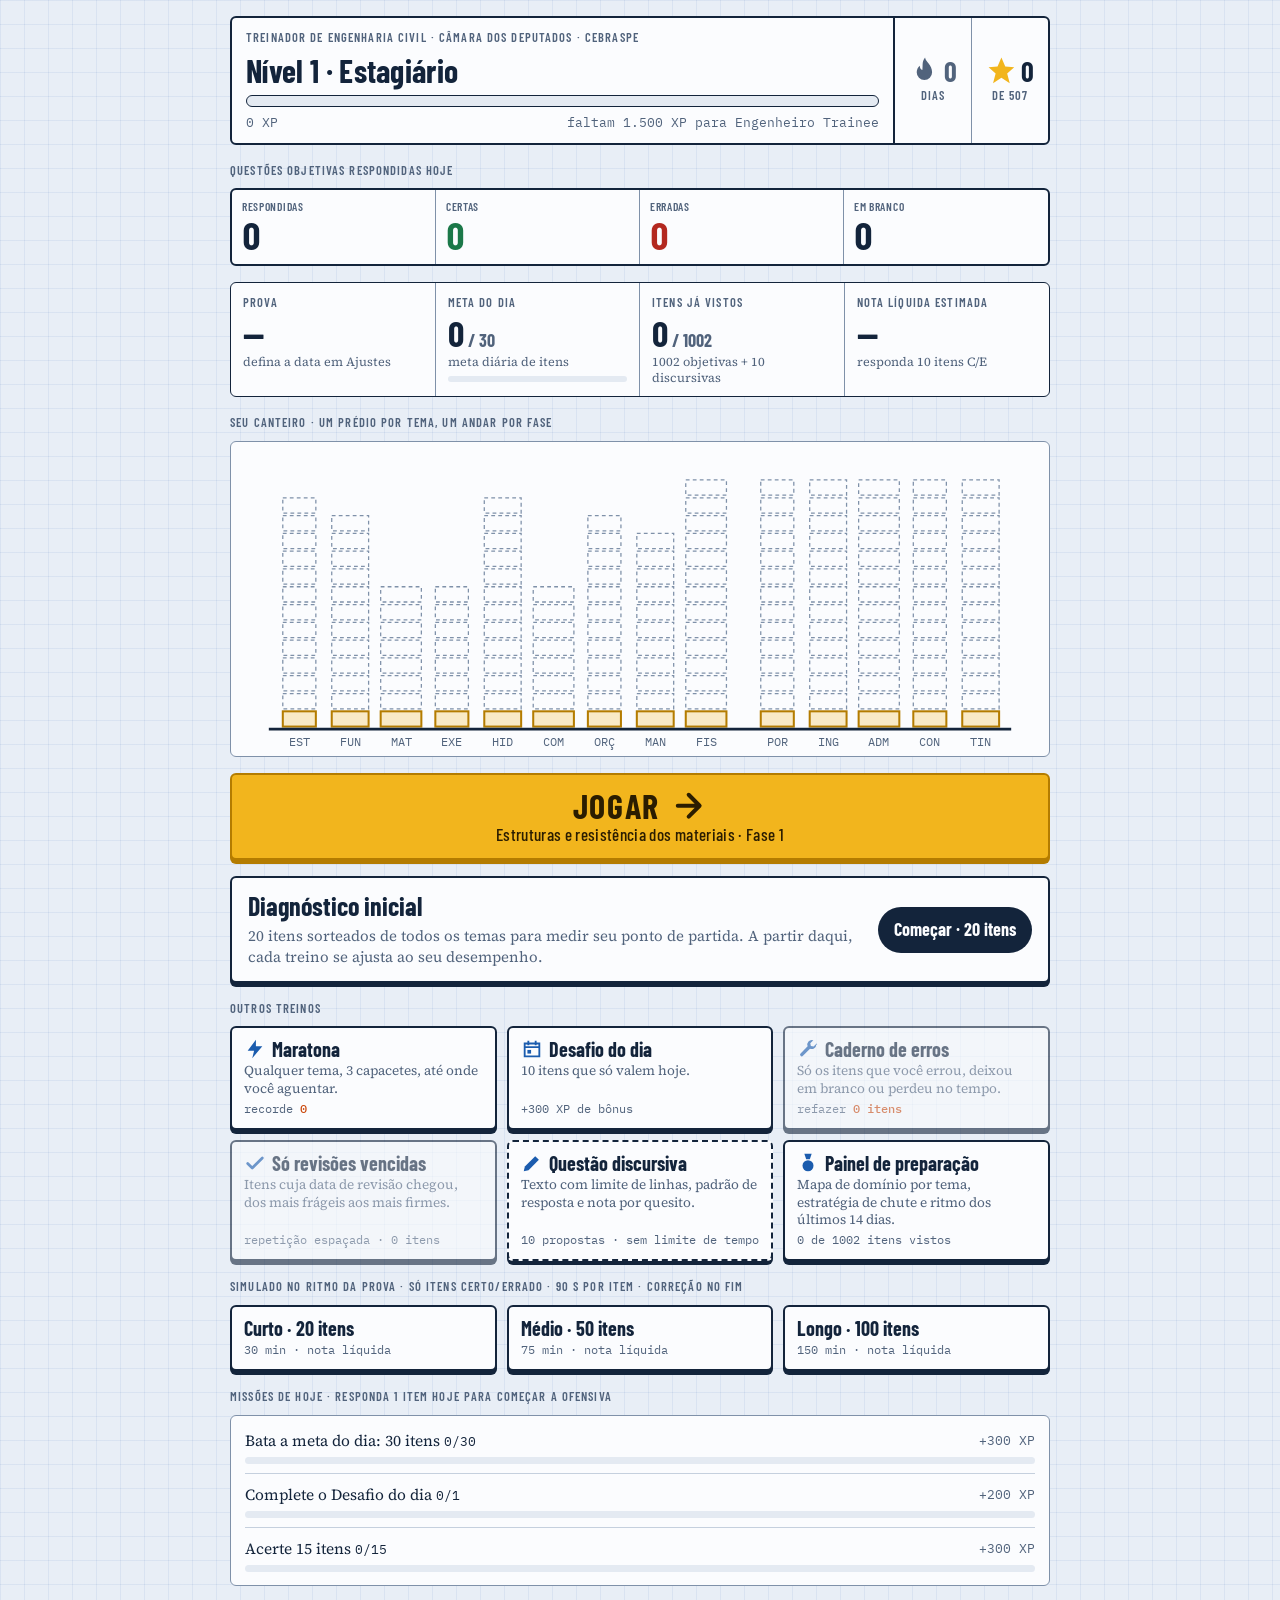
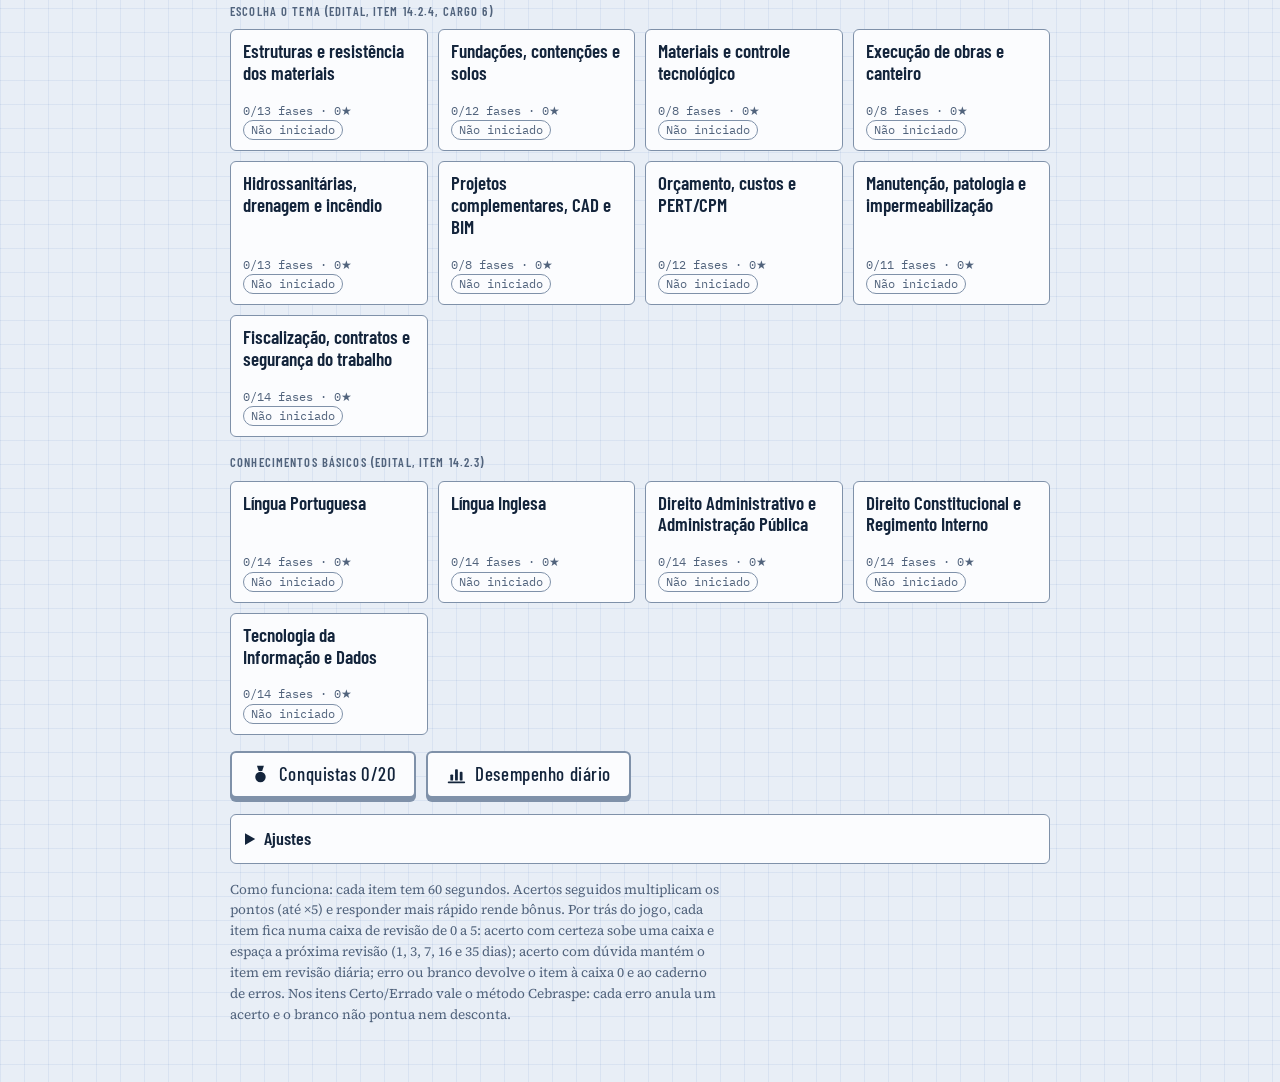
==== celular/index.html @ 1fea8437 "Treinador: aplicativo para celular (PWA) e cópia do progresso Co-Authored-By: Claude Opus 5.5 <norep" ====
<!doctype html>
<html lang="pt-BR"><head><meta charset="utf-8">
<meta name="viewport" content="width=device-width, initial-scale=1, viewport-fit=cover">
<title>Treinador Engenharia Civil</title>
<meta name="description" content="Treino de questões Cebraspe para Analista Legislativo – Engenharia Civil da Câmara dos Deputados.">
<link rel="manifest" href="manifest.webmanifest">
<meta name="theme-color" content="#e8eef6" media="(prefers-color-scheme: light)">
<meta name="theme-color" content="#0b2140" media="(prefers-color-scheme: dark)">
<meta name="mobile-web-app-capable" content="yes">
<meta name="apple-mobile-web-app-capable" content="yes">
<meta name="apple-mobile-web-app-title" content="Treinador">
<meta name="apple-mobile-web-app-status-bar-style" content="default">
<link rel="apple-touch-icon" href="icones/apple-touch-icon.png">
<link rel="icon" type="image/png" sizes="32x32" href="icones/favicon-32.png">
<link rel="preconnect" href="https://fonts.googleapis.com"><link rel="preconnect" href="https://fonts.gstatic.com" crossorigin>
<link rel="stylesheet" href="https://fonts.googleapis.com/css2?family=Barlow+Condensed:wght@500;600;700&family=IBM+Plex+Mono:wght@400;500&family=Source+Serif+4:ital,opsz,wght@0,8..60,400;0,8..60,600;1,8..60,400&display=swap">
</head><body>
<style>
/* Conceito: o canteiro desenhado em prancha. Cada tema do edital é um prédio que sobe andar por andar;
   no claro, papel com traço azul; no escuro, cianótipo. O dourado marca tudo o que é conquista. */
:root {
  --fundo: #e8eef6;
  --grade: rgba(27, 92, 174, .075);
  --folha: #fbfcfe;
  --tinta: #13243b;
  --tinta-2: #51637c;
  --linha: #c5d0de;
  --linha-forte: #7f91a9;
  --azul: #1b5cae;
  --azul-suave: #dce7f6;
  --ouro: #f2b51d;
  --ouro-esc: #b47c00;
  --sobre-ouro: #2b1d00;
  --laranja: #cb4c12;
  --laranja-suave: #f8e5d9;
  --certo: #1b7849;
  --certo-suave: #def1e5;
  --errado: #b3281f;
  --errado-suave: #f9e3e0;
  --neutro-suave: #e4eaf2;
  --g-certo: #1b7849; --g-errado: #e8806f; --g-branco: #9aa8bb;
  --sombra: rgba(19, 36, 59, .22);
  --f-titulo: "Barlow Condensed", "Arial Narrow", "Roboto Condensed", sans-serif;
  --f-texto: "Source Serif 4", Georgia, "Times New Roman", serif;
  --f-dado: "IBM Plex Mono", ui-monospace, "SFMono-Regular", Menlo, Consolas, monospace;
  --raio: 6px;
}
@media (prefers-color-scheme: dark) {
  :root:not([data-theme="light"]) {
    --fundo: #0b2140; --grade: rgba(143, 192, 255, .07); --folha: #122e57; --tinta: #eaf1fb; --tinta-2: #a9bdd9;
    --linha: #27497a; --linha-forte: #5f82b3; --azul: #8fc0ff; --azul-suave: #1b3e70; --ouro: #ffc93c; --ouro-esc: #b98500;
    --sobre-ouro: #2b1d00; --laranja: #ff9457; --laranja-suave: #47301f; --certo: #6fdba2; --certo-suave: #14463a; --errado: #ff9086;
    --errado-suave: #4b2937; --neutro-suave: #193765; --sombra: rgba(0, 0, 0, .4); color-scheme: dark;
  --g-certo: #2a8556; --g-errado: #ee8a7d; --g-branco: #6c84a6;
  }
}
:root[data-theme="dark"] {
  --fundo: #0b2140; --grade: rgba(143, 192, 255, .07); --folha: #122e57; --tinta: #eaf1fb; --tinta-2: #a9bdd9;
  --linha: #27497a; --linha-forte: #5f82b3; --azul: #8fc0ff; --azul-suave: #1b3e70; --ouro: #ffc93c; --ouro-esc: #b98500;
  --sobre-ouro: #2b1d00; --laranja: #ff9457; --laranja-suave: #47301f; --certo: #6fdba2; --certo-suave: #14463a; --errado: #ff9086;
  --errado-suave: #4b2937; --neutro-suave: #193765; --sombra: rgba(0, 0, 0, .4); color-scheme: dark;
  --g-certo: #2a8556; --g-errado: #ee8a7d; --g-branco: #6c84a6;
}

* { box-sizing: border-box; }
html, body { margin: 0; }
body {
  background-color: var(--fundo);
  background-image: linear-gradient(var(--grade) 1px, transparent 1px), linear-gradient(90deg, var(--grade) 1px, transparent 1px);
  background-size: 24px 24px;
  color: var(--tinta);
  font-family: var(--f-texto);
  font-size: 17px;
  line-height: 1.55;
  padding-left: max(16px, env(safe-area-inset-left, 0px));
  padding-right: max(16px, env(safe-area-inset-right, 0px));
  padding-block: 16px 56px;
}
.pagina { max-width: 820px; margin: 0 auto; display: flex; flex-direction: column; gap: 16px; }
h1, h2, h3 { font-family: var(--f-titulo); font-weight: 600; letter-spacing: .01em; text-wrap: balance; margin: 0; line-height: 1.12; }
p { margin: 0; }
button { font: inherit; color: inherit; cursor: pointer; }
button:focus-visible, select:focus-visible, textarea:focus-visible, input:focus-visible, summary:focus-visible, [tabindex]:focus-visible { outline: 3px solid var(--azul); outline-offset: 2px; }
.rot { font-family: var(--f-titulo); text-transform: uppercase; letter-spacing: .09em; font-size: 12.5px; color: var(--tinta-2); font-weight: 600; }
.dado { font-family: var(--f-dado); font-variant-numeric: tabular-nums; }
.ic { width: 1.1em; height: 1.1em; flex: none; vertical-align: -0.16em; }
.bloco { display: flex; flex-direction: column; gap: 8px; min-width: 0; }
@media (prefers-reduced-motion: no-preference) {
  .pagina > * { animation: entra .28s ease-out both; }
  @keyframes entra { from { transform: translateY(10px); } to { transform: none; } }
}

/* ---------- botões de jogo ---------- */
.btn {
  border: 2px solid var(--tinta); background: var(--folha); padding: 10px 18px; border-radius: var(--raio);
  font-family: var(--f-titulo); font-size: 19px; font-weight: 600; letter-spacing: .03em; line-height: 1.2;
  box-shadow: 0 4px 0 var(--tinta); display: inline-flex; align-items: center; justify-content: center; gap: 8px;
  transition: transform .06s, box-shadow .06s;
}
.btn:active:not(:disabled) { transform: translateY(3px); box-shadow: 0 1px 0 var(--tinta); }
.btn.prim { background: var(--ouro); color: var(--sobre-ouro); border-color: var(--ouro-esc); box-shadow: 0 4px 0 var(--ouro-esc); }
.btn.prim:active:not(:disabled) { box-shadow: 0 1px 0 var(--ouro-esc); }
.btn.sec { border-color: var(--linha-forte); box-shadow: 0 4px 0 var(--linha-forte); font-weight: 500; }
.btn.sec:active:not(:disabled) { box-shadow: 0 1px 0 var(--linha-forte); }
.btn:disabled { opacity: .5; cursor: default; }
.btn.grande { font-size: 24px; padding: 14px 22px; width: 100%; }
.btn.cta { flex-direction: column; gap: 0; padding: 12px 18px 14px; }
.cta-t { font-size: 34px; font-weight: 700; line-height: 1.05; display: inline-flex; align-items: center; gap: 10px; text-transform: uppercase; letter-spacing: .05em; }
.cta-s { font-size: 17px; font-weight: 500; letter-spacing: .02em; text-wrap: balance; }
.btn-link { background: none; border: none; padding: 4px 0; color: var(--azul); text-decoration: underline; text-underline-offset: 3px; font-size: 15px; }
.acoes { display: flex; flex-wrap: wrap; gap: 12px 10px; }

/* ---------- cabeçalho do jogador ---------- */
.jogador { background: var(--folha); border: 2px solid var(--tinta); border-radius: var(--raio); display: grid; grid-template-columns: 1fr auto; }
.jogador .carreira { padding: 10px 14px; min-width: 0; display: flex; flex-direction: column; gap: 6px; }
.jogador h1 { font-size: clamp(24px, 5vw, 32px); font-weight: 700; }
.jogador .marcas { display: flex; border-left: 2px solid var(--tinta); }
.marca { padding: 8px 14px; display: flex; flex-direction: column; align-items: center; justify-content: center; gap: 0; min-width: 72px; }
.marca + .marca { border-left: 1px solid var(--linha-forte); }
.marca strong { font-family: var(--f-titulo); font-size: 28px; font-weight: 700; line-height: 1; display: flex; align-items: center; gap: 4px; }
.marca.fogo strong { color: var(--laranja); }
.marca.fogo.apagado strong { color: var(--tinta-2); }
.marca.estrelas strong .ic { color: var(--ouro); }
.barra-xp { height: 12px; background: var(--neutro-suave); border: 1.5px solid var(--tinta); border-radius: 999px; overflow: hidden; }
.barra-xp i { display: block; height: 100%; background: var(--ouro); width: 0; transition: width .9s cubic-bezier(.2, .8, .2, 1); }
.xp-legenda { display: flex; flex-wrap: wrap; justify-content: space-between; gap: 0 12px; font-family: var(--f-dado); font-size: 12.5px; color: var(--tinta-2); }

/* ---------- canteiro (skyline) ---------- */
.canteiro { background: var(--folha); border: 1.5px solid var(--linha-forte); border-radius: var(--raio); padding: 10px 8px 4px; overflow-x: auto; }
.canteiro svg { display: block; width: 100%; min-width: 320px; height: auto; }
.canteiro .predio { cursor: pointer; }
.canteiro .a0 { fill: none; stroke: var(--linha-forte); stroke-width: 1; stroke-dasharray: 3 2.5; }
.canteiro .a1 { fill: var(--azul); stroke: var(--tinta); stroke-width: 1; }
.canteiro .a3 { fill: var(--tinta); stroke: var(--tinta); stroke-width: 1; }
.canteiro .jan { fill: var(--folha); }
.canteiro .a3 + .jans .jan, .canteiro .jan.acesa { fill: var(--ouro); }
.canteiro .prox { stroke: var(--ouro-esc); stroke-width: 1.6; stroke-dasharray: none; fill: var(--ouro); fill-opacity: .25; }
.canteiro .chao { stroke: var(--tinta); stroke-width: 2; }
.canteiro text { fill: var(--tinta-2); font-family: var(--f-dado); font-size: 9.5px; }
.canteiro .predio:hover text, .canteiro .predio:focus-visible text { fill: var(--azul); font-weight: 500; }
.canteiro .topo { fill: var(--ouro); stroke: var(--ouro-esc); stroke-width: .8; }
@media (prefers-reduced-motion: no-preference) {
  .canteiro .prox { animation: pisca 1.6s ease-in-out infinite; }
  @keyframes pisca { 50% { fill-opacity: .6; } }
}

/* ---------- modos ---------- */
.modos { display: grid; grid-template-columns: repeat(3, minmax(0, 1fr)); gap: 10px; }
.modo {
  background: var(--folha); border: 2px solid var(--tinta); border-radius: var(--raio); box-shadow: 0 4px 0 var(--tinta);
  padding: 10px 12px; text-align: left; display: flex; flex-direction: column; gap: 2px; min-height: 92px; min-width: 0;
  transition: transform .06s, box-shadow .06s;
}
.modo:active:not(:disabled) { transform: translateY(3px); box-shadow: 0 1px 0 var(--tinta); }
.modo:disabled { opacity: .6; cursor: default; }
.modo .nome { font-family: var(--f-titulo); font-size: 20px; font-weight: 700; line-height: 1.1; display: flex; align-items: center; gap: 6px; }
.modo .nome .ic { color: var(--azul); }
.modo .desc { font-size: 13.5px; color: var(--tinta-2); line-height: 1.3; }
.modo .extra { margin-top: auto; font-family: var(--f-dado); font-size: 12px; color: var(--tinta-2); }
.modo .extra b { color: var(--laranja); font-weight: 500; }

/* ---------- missões ---------- */
.missoes { background: var(--folha); border: 1.5px solid var(--linha-forte); border-radius: var(--raio); padding: 4px 14px; }
.missao { display: grid; grid-template-columns: 1fr auto; gap: 4px 12px; align-items: center; padding: 9px 0; border-bottom: 1px solid var(--linha); font-size: 15.5px; }
.missao:last-child { border-bottom: none; }
.missao .premio { font-family: var(--f-dado); font-size: 12.5px; color: var(--tinta-2); white-space: nowrap; }
.missao .trilho { grid-column: 1 / -1; height: 7px; background: var(--neutro-suave); border-radius: 999px; overflow: hidden; }
.missao .trilho i { display: block; height: 100%; background: var(--azul); }
.missao.feita { color: var(--certo); }
.missao.feita .trilho i { background: var(--certo); }
.missao.feita .premio { color: var(--certo); }

/* ---------- temas ---------- */
.temas { display: grid; grid-template-columns: repeat(auto-fill, minmax(158px, 1fr)); gap: 10px; }
.tema {
  text-align: left; background: var(--folha); border: 1.5px solid var(--linha-forte); border-radius: var(--raio);
  padding: 10px 12px; display: flex; flex-direction: column; gap: 6px; min-width: 0;
}
.tema:hover { border-color: var(--azul); background: var(--azul-suave); }
.tema .nome { font-family: var(--f-titulo); font-size: 19px; font-weight: 600; line-height: 1.15; }
.tema .linha2 { margin-top: auto; display: flex; flex-wrap: wrap; justify-content: space-between; gap: 0 8px; min-width: 0; font-family: var(--f-dado); font-size: 12px; color: var(--tinta-2); }
.tema .nome { flex: 1; }
.tema .linha2 span:first-child { white-space: nowrap; }
.tema .trilho { height: 6px; background: var(--neutro-suave); border-radius: 999px; overflow: hidden; }
.tema .trilho i { display: block; height: 100%; background: var(--ouro); }
.tema.completo { border-color: var(--ouro-esc); }

.nota-metodo { font-size: 13.5px; color: var(--tinta-2); max-width: 70ch; }

/* ---------- tela do tema (andares) ---------- */
.topo-tela { display: flex; align-items: center; justify-content: space-between; gap: 12px; flex-wrap: wrap; }
.topo-tela h2 { font-size: clamp(26px, 5vw, 34px); font-weight: 700; }
.andares { display: flex; flex-direction: column-reverse; gap: 6px; }
.andar {
  display: grid; grid-template-columns: 54px 1fr auto; align-items: center; gap: 12px; text-align: left;
  padding: 9px 14px; border: 1.5px solid var(--linha-forte); border-radius: var(--raio); background: var(--folha); min-height: 58px;
}
.andar .num { font-family: var(--f-titulo); font-size: 26px; font-weight: 700; line-height: 1; }
.andar .num small { display: block; font-size: 11px; letter-spacing: .09em; text-transform: uppercase; color: var(--tinta-2); font-weight: 600; }
.andar .info { font-size: 14.5px; color: var(--tinta-2); min-width: 0; }
.andar .info b { display: block; font-family: var(--f-titulo); font-size: 18px; color: var(--tinta); font-weight: 600; }
.andar.atual { border: 2px solid var(--ouro-esc); background: var(--folha); box-shadow: 0 4px 0 var(--ouro-esc); }
.andar.atual .acao { background: var(--ouro); color: var(--sobre-ouro); }
.andar.trancado { border-style: dashed; opacity: .6; cursor: default; }
.andar .acao { font-family: var(--f-titulo); font-weight: 700; font-size: 16px; letter-spacing: .05em; text-transform: uppercase; padding: 4px 12px; border-radius: 999px; background: var(--neutro-suave); }
.estrelinhas { display: inline-flex; gap: 2px; color: var(--linha-forte); }
.estrelinhas .on { color: var(--ouro); }
.terreo { border-top: 3px solid var(--tinta); padding-top: 6px; font-family: var(--f-dado); font-size: 12px; color: var(--tinta-2); display: flex; justify-content: space-between; gap: 10px; flex-wrap: wrap; }

/* ---------- placar do dia (tela inicial) ---------- */
.hoje { display: grid; grid-template-columns: repeat(4, minmax(0, 1fr)); background: var(--folha); border: 2px solid var(--tinta); border-radius: var(--raio); overflow: hidden; }
.hoje > div { padding: 8px 10px; display: flex; flex-direction: column; gap: 0; min-width: 0; border-right: 1px solid var(--linha-forte); }
.hoje > div:last-child { border-right: none; }
.hoje .rot { font-size: 11.5px; letter-spacing: .06em; white-space: nowrap; overflow: hidden; text-overflow: ellipsis; }
.hoje strong { font-family: var(--f-titulo); font-size: clamp(28px, 8vw, 38px); font-weight: 700; line-height: 1.05; font-variant-numeric: tabular-nums; }
.hoje .c strong { color: var(--certo); } .hoje .e strong { color: var(--errado); }

/* ---------- HUD da partida ---------- */
/* Placar e cronômetro ficam presos ao topo enquanto a questão rola por baixo. */
.topo-fixo {
  position: sticky; top: env(safe-area-inset-top, 0px); z-index: 12;
  display: flex; flex-direction: column; gap: 8px; padding-block: 8px 6px;
  background: var(--fundo); box-shadow: 0 0 0 100vmax var(--fundo); clip-path: inset(0 -100vmax);
  border-bottom: 1.5px solid var(--linha-forte);
}
body::before { content: ""; position: fixed; inset: 0 0 auto; height: env(safe-area-inset-top, 0px); z-index: 13; background: var(--fundo); }
:root:has(.topo-fixo) { scroll-padding-top: 150px; }
/* avisos descem para não cobrir o placar fixo */
:root:has(.topo-fixo) #toasts { top: calc(env(safe-area-inset-top, 0px) + 132px); }
.hud { display: flex; align-items: center; gap: 10px 14px; flex-wrap: wrap; }
.hud-sair { background: none; border: 1.5px solid var(--linha-forte); border-radius: 999px; padding: 4px 12px; font-family: var(--f-titulo); font-size: 15px; font-weight: 600; display: inline-flex; align-items: center; gap: 4px; }
.pips { display: flex; gap: 3px; flex: 1 1 50px; min-width: 40px; }
.pip { height: 10px; flex: 1; max-width: 46px; border-radius: 3px; background: var(--neutro-suave); border: 1px solid var(--linha-forte); }
.pip.c { background: var(--certo); border-color: var(--certo); }
.pip.e { background: var(--errado); border-color: var(--errado); }
.pip.b { background: var(--linha-forte); }
.pip.atual { border: 2px solid var(--tinta); }
.vidas { display: inline-flex; gap: 3px; font-size: 22px; color: var(--laranja); }
.vidas .perdida { color: var(--linha); }
.combo { font-family: var(--f-titulo); font-weight: 700; font-size: 20px; padding: 1px 10px; border-radius: 999px; border: 1.5px solid var(--linha-forte); color: var(--tinta-2); display: inline-flex; align-items: center; gap: 4px; }
.combo.quente { background: var(--ouro); color: var(--sobre-ouro); border-color: var(--ouro-esc); }
.hud .pontos { margin-left: auto; font-family: var(--f-titulo); font-weight: 700; font-size: 24px; line-height: 1; }
.hud .pontos small { font-size: 12px; letter-spacing: .08em; color: var(--tinta-2); margin-left: 3px; }
@media (prefers-reduced-motion: no-preference) {
  .pulso { animation: pulso .45s ease-out; }
  @keyframes pulso { 0% { transform: scale(1); } 40% { transform: scale(1.16); } 100% { transform: scale(1); } }
  .treme { animation: treme .4s; }
  @keyframes treme { 20% { transform: translateX(-7px); } 40% { transform: translateX(6px); } 60% { transform: translateX(-4px); } 80% { transform: translateX(3px); } }
}

.escala { display: grid; gap: 2px; }
.escala-topo { display: flex; justify-content: space-between; align-items: baseline; gap: 10px; }
.escala-topo .rot { min-width: 0; }
.escala-topo .seg { white-space: nowrap; font-family: var(--f-dado); font-size: 26px; line-height: 1; font-weight: 500; }
.escala-topo .seg.alerta { color: var(--laranja); }
.escala svg { width: 100%; height: 34px; display: block; overflow: visible; }
.escala .cheio { fill: var(--tinta); }
.escala .cheio.alerta { fill: var(--laranja); }
.escala .vazio { fill: var(--folha); stroke: var(--tinta); stroke-width: 1; }
.escala text { fill: var(--tinta-2); font-family: var(--f-dado); font-size: 10px; }
@media (prefers-reduced-motion: no-preference) { .escala rect.cheio { transition: width .25s linear; } }

.folha { background: var(--folha); border: 1.5px solid var(--linha-forte); border-radius: var(--raio); padding: 16px clamp(14px, 3vw, 24px) 20px; display: flex; flex-direction: column; gap: 14px; min-width: 0; }
.folha .fonte { font-family: var(--f-dado); font-size: 12.5px; color: var(--tinta-2); }
.contexto { background: var(--neutro-suave); padding: 10px 14px; font-size: 15.5px; border-left: 3px solid var(--linha-forte); }
.enunciado { font-size: 19px; line-height: 1.5; max-width: 68ch; }
.figura { overflow-x: auto; }
.figura svg { max-width: 100%; height: auto; display: block; margin: 0 auto; color: var(--tinta); }
.figura svg text { fill: currentColor; font-family: var(--f-dado); }

.respostas-ce { display: grid; grid-template-columns: 1fr 1fr; gap: 12px; }
.btn-resp {
  background: var(--folha); border: 2px solid var(--tinta); border-radius: var(--raio); padding: 16px 10px; box-shadow: 0 5px 0 var(--tinta);
  font-family: var(--f-titulo); font-size: 24px; font-weight: 700; letter-spacing: .06em; text-transform: uppercase;
  display: flex; align-items: center; justify-content: center; gap: 10px; transition: transform .06s, box-shadow .06s;
}
.btn-resp:active:not(:disabled) { transform: translateY(4px); box-shadow: 0 1px 0 var(--tinta); }
.btn-resp kbd { font-family: var(--f-dado); font-size: 12px; border: 1px solid var(--linha-forte); padding: 0 5px; border-radius: 3px; color: var(--tinta-2); font-weight: 400; letter-spacing: 0; }
.btn-resp:hover:not(:disabled) { background: var(--azul-suave); }
.btn-resp:disabled { cursor: default; opacity: .5; box-shadow: 0 2px 0 var(--linha-forte); border-color: var(--linha-forte); }
.btn-resp.escolhida { opacity: 1; outline: 3px solid var(--azul); outline-offset: 2px; }
.btn-resp.gab { opacity: 1; background: var(--certo-suave); border-color: var(--certo); color: var(--certo); box-shadow: 0 2px 0 var(--certo); }
.btn-branco { justify-self: start; align-self: flex-start; background: none; border: none; color: var(--tinta-2); font-size: 14.5px; padding: 2px 0; text-decoration: underline; text-underline-offset: 3px; }
@media (hover: none) { .btn-resp kbd { display: none; } }

.respostas-me { display: flex; flex-direction: column; gap: 8px; }
.opcao {
  display: grid; grid-template-columns: 34px 1fr; gap: 10px; align-items: start; text-align: left;
  background: var(--folha); border: 1.5px solid var(--linha-forte); border-radius: var(--raio); padding: 10px 12px; font-size: 16.5px;
}
.opcao .letra { font-family: var(--f-dado); font-weight: 500; border: 1.5px solid var(--tinta); border-radius: 50%; width: 28px; height: 28px; display: grid; place-items: center; font-size: 14px; }
.opcao:hover:not(:disabled) { background: var(--azul-suave); border-color: var(--azul); }
.opcao:disabled { cursor: default; }
.opcao.escolhida { outline: 3px solid var(--azul); outline-offset: 1px; }
.opcao.gab { background: var(--certo-suave); border-color: var(--certo); }
.opcao.gab .letra { border-color: var(--certo); color: var(--certo); }
.opcao.marcada-errada { background: var(--errado-suave); border-color: var(--errado); }

/* ---------- correção ---------- */
.correcao { border: 2px solid var(--tinta); border-radius: var(--raio); background: var(--folha); display: flex; flex-direction: column; overflow: hidden; }
.correcao .veredito { display: flex; flex-wrap: wrap; align-items: center; justify-content: space-between; gap: 6px 14px; padding: 10px 16px; border-bottom: 1.5px solid var(--tinta); }
.correcao .veredito h2 { font-size: 28px; font-weight: 700; }
.correcao.ok .veredito { background: var(--certo-suave); } .correcao.ok h2 { color: var(--certo); }
.correcao.erro .veredito { background: var(--errado-suave); } .correcao.erro h2 { color: var(--errado); }
.correcao.branco .veredito { background: var(--neutro-suave); }
.ganho { font-family: var(--f-titulo); font-weight: 700; font-size: 24px; color: var(--sobre-ouro); background: var(--ouro); border: 1.5px solid var(--ouro-esc); border-radius: 999px; padding: 0 12px; white-space: nowrap; }
.ganho small { font-size: 13px; letter-spacing: .06em; }
.correcao .gabarito { font-family: var(--f-dado); font-size: 13.5px; padding: 8px 16px 0; color: var(--tinta-2); }
.correcao .just { padding: 8px 16px 14px; font-size: 16.5px; max-width: 72ch; }
.correcao .acoes { padding: 0 16px 18px; }

/* ---------- resultado ---------- */
.resultado { background: var(--folha); border: 2px solid var(--tinta); border-radius: var(--raio); padding: 20px clamp(14px, 4vw, 28px) 24px; display: flex; flex-direction: column; align-items: center; gap: 12px; text-align: center; }
.resultado h2 { font-size: clamp(32px, 7vw, 46px); font-weight: 700; }
.resultado .sub { color: var(--tinta-2); font-size: 16px; max-width: 46ch; }
.estrelonas { display: flex; gap: 10px; align-items: flex-end; }
.estrelonas svg { width: clamp(56px, 16vw, 84px); height: auto; color: var(--neutro-suave); stroke: var(--linha-forte); stroke-width: 1; }
.estrelonas svg:nth-child(2) { width: clamp(68px, 20vw, 104px); }
.estrelonas svg.on { color: var(--ouro); stroke: var(--ouro-esc); }
@media (prefers-reduced-motion: no-preference) {
  .estrelonas svg.on { animation: carimba .5s cubic-bezier(.2, 1.6, .4, 1) both; }
  .estrelonas svg.on:nth-child(2) { animation-delay: .35s; }
  .estrelonas svg.on:nth-child(3) { animation-delay: .7s; }
  @keyframes carimba { from { transform: scale(2.4) rotate(-25deg); } to { transform: none; } }
}
.placarzao { font-family: var(--f-titulo); font-weight: 700; font-size: clamp(44px, 12vw, 72px); line-height: 1; }
.placarzao small { font-size: 18px; letter-spacing: .08em; color: var(--tinta-2); margin-left: 6px; }
.recorde { font-family: var(--f-dado); font-size: 13.5px; color: var(--tinta-2); }
.recorde.novo { color: var(--sobre-ouro); background: var(--ouro); border-radius: 999px; padding: 2px 12px; font-weight: 500; }
.ganhos { width: 100%; max-width: 420px; display: flex; flex-direction: column; font-size: 15.5px; text-align: left; }
.ganhos div { display: flex; justify-content: space-between; gap: 12px; padding: 5px 0; border-bottom: 1px dashed var(--linha); }
.ganhos div:last-child { border-bottom: none; font-weight: 600; }
.ganhos span:last-child { font-family: var(--f-dado); white-space: nowrap; }
.promo { font-family: var(--f-titulo); font-size: 22px; font-weight: 700; background: var(--ouro); color: var(--sobre-ouro); border: 2px solid var(--ouro-esc); border-radius: var(--raio); padding: 6px 16px; }
.nivel-box { width: 100%; max-width: 420px; display: flex; flex-direction: column; gap: 4px; text-align: left; }
.resultado .acoes { justify-content: center; margin-top: 6px; }
.feitos { display: flex; flex-wrap: wrap; gap: 6px; justify-content: center; }
.feito { font-family: var(--f-titulo); font-size: 16px; font-weight: 600; padding: 2px 12px; border-radius: 999px; border: 1.5px solid var(--ouro-esc); background: var(--folha); display: inline-flex; gap: 6px; align-items: center; }
.feito .ic { color: var(--ouro-esc); }

.kpis { display: grid; grid-template-columns: repeat(4, minmax(0, 1fr)); border: 1.5px solid var(--tinta); border-radius: var(--raio); background: var(--folha); overflow: hidden; }
.kpi { padding: 10px 12px; border-right: 1px solid var(--linha-forte); display: flex; flex-direction: column; gap: 2px; min-width: 0; }
.kpi:last-child { border-right: none; }
.kpi strong { font-family: var(--f-titulo); font-size: clamp(26px, 6vw, 36px); font-weight: 700; line-height: 1.05; }
.kpi.c strong { color: var(--certo); } .kpi.e strong { color: var(--errado); }
.kpi small { font-size: 12.5px; color: var(--tinta-2); line-height: 1.3; }
.tabela-wrap { overflow-x: auto; border: 1px solid var(--linha-forte); border-radius: var(--raio); background: var(--folha); }
table { border-collapse: collapse; width: 100%; font-size: 15px; }
th, td { padding: 8px 12px; border-bottom: 1px solid var(--linha); text-align: left; vertical-align: middle; }
th { font-family: var(--f-titulo); font-weight: 600; text-transform: uppercase; letter-spacing: .06em; font-size: 12.5px; color: var(--tinta-2); }
td.num, th.num { font-family: var(--f-dado); font-variant-numeric: tabular-nums; text-align: right; white-space: nowrap; }
tr:last-child td { border-bottom: none; }
.barra { height: 8px; background: var(--neutro-suave); position: relative; min-width: 80px; border-radius: 999px; overflow: hidden; }
.barra i { position: absolute; inset: 0 auto 0 0; background: var(--certo); }
.barra i.baixo { background: var(--errado); } .barra i.medio { background: var(--laranja); }
.revisao { display: flex; flex-direction: column; gap: 8px; }
details.item { background: var(--folha); border: 1px solid var(--linha-forte); border-radius: var(--raio); padding: 8px 14px; }
details.item summary { cursor: pointer; font-size: 15.5px; }
details.item summary .dado { font-size: 12.5px; color: var(--tinta-2); }
details.item p { margin-top: 8px; font-size: 15.5px; max-width: 72ch; }
.vazio-msg { color: var(--tinta-2); font-size: 15px; }

/* ---------- discursiva ---------- */
.quesitos { margin: 0; padding-left: 22px; display: flex; flex-direction: column; gap: 4px; font-size: 16px; }
.quesitos .pts { font-family: var(--f-dado); font-size: 13px; color: var(--tinta-2); white-space: nowrap; }
textarea {
  width: 100%; min-height: 320px; resize: vertical; font-family: var(--f-texto); font-size: 17px; line-height: 28px;
  padding: 4px 12px; color: var(--tinta); border: 1px solid var(--linha-forte); border-radius: 0;
  background-color: var(--folha);
  background-image: repeating-linear-gradient(to bottom, transparent 0, transparent 27px, var(--linha) 27px, var(--linha) 28px);
  background-attachment: local; background-position: 0 4px;
}
.info-texto { display: flex; flex-wrap: wrap; justify-content: space-between; gap: 6px 16px; font-family: var(--f-dado); font-size: 13px; color: var(--tinta-2); }
.info-texto .excesso { color: var(--errado); }
.avaliacao { display: flex; flex-direction: column; gap: 14px; padding: 14px 16px; }
.quesito-av { display: flex; flex-direction: column; gap: 8px; padding-bottom: 14px; border-bottom: 1px solid var(--linha); }
.quesito-av:last-child { border-bottom: none; padding-bottom: 0; }
.quesito-av header { display: flex; flex-wrap: wrap; justify-content: space-between; gap: 6px 12px; align-items: baseline; }
.quesito-av h3 { font-size: 19px; }
.quesito-av p { font-size: 16px; max-width: 72ch; }
.chips { display: flex; flex-wrap: wrap; gap: 6px; }
.chip { font-family: var(--f-dado); font-size: 12px; padding: 2px 8px; border: 1px solid var(--linha-forte); border-radius: 999px; color: var(--tinta-2); }
.chip.achou { border-color: var(--certo); color: var(--certo); background: var(--certo-suave); }
.nota-q { display: flex; align-items: center; gap: 8px; font-size: 14.5px; }
.nota-q select { font: inherit; font-family: var(--f-dado); padding: 3px 6px; background: var(--folha); color: var(--tinta); border: 1px solid var(--linha-forte); }
.total-disc { font-family: var(--f-dado); font-size: 15px; }

/* ---------- conquistas ---------- */
.conquistas { display: grid; grid-template-columns: repeat(auto-fill, minmax(220px, 1fr)); gap: 10px; }
.conq { background: var(--folha); border: 1.5px dashed var(--linha-forte); border-radius: var(--raio); padding: 10px 12px; display: grid; grid-template-columns: 38px 1fr; gap: 2px 10px; align-items: center; color: var(--tinta-2); }
.conq .selo { grid-row: 1 / 3; width: 38px; height: 38px; border-radius: 50%; border: 2px solid var(--linha-forte); display: grid; place-items: center; font-size: 20px; }
.conq b { font-family: var(--f-titulo); font-size: 18px; font-weight: 700; line-height: 1.1; }
.conq span { font-size: 13.5px; line-height: 1.3; }
.conq.tem { border: 2px solid var(--ouro-esc); color: var(--tinta); }
.conq.tem .selo { background: var(--ouro); border-color: var(--ouro-esc); color: var(--sobre-ouro); }

/* ---------- painel de preparação (indicadores, domínio, chute, ritmo) ---------- */
.intro { font-size: 15.5px; color: var(--tinta-2); max-width: 68ch; }
h2.secao { font-size: 26px; font-weight: 700; }
.kpi.l strong { color: var(--laranja); }
.medidor { height: 6px; background: var(--neutro-suave); margin-top: 4px; position: relative; border-radius: 999px; overflow: hidden; }
.medidor i { position: absolute; inset: 0 auto 0 0; background: var(--azul); }
.medidor i.cheio { background: var(--certo); }
.recomendado {
  text-align: left; border: 2px solid var(--tinta); background: var(--folha); border-radius: var(--raio); box-shadow: 0 4px 0 var(--tinta);
  display: grid; grid-template-columns: 1fr auto; gap: 4px 18px; align-items: center; padding: 14px 16px; transition: transform .06s, box-shadow .06s;
}
.recomendado:active { transform: translateY(3px); box-shadow: 0 1px 0 var(--tinta); }
.recomendado:hover { background: var(--azul-suave); }
.recomendado .nome { font-family: var(--f-titulo); font-size: 26px; font-weight: 700; line-height: 1.1; }
.recomendado .desc { font-size: 15px; color: var(--tinta-2); grid-column: 1; line-height: 1.4; }
.recomendado .ir { grid-row: 1 / span 2; grid-column: 2; font-family: var(--f-titulo); font-size: 18px; font-weight: 700; background: var(--tinta); color: var(--folha); padding: 9px 16px; border-radius: 999px; white-space: nowrap; }
.modos.tres { grid-template-columns: repeat(3, minmax(0, 1fr)); }
.modo.baixo { min-height: 0; }
.modo.alerta { border-color: var(--errado); box-shadow: 0 4px 0 var(--errado); }
.modo.alerta .extra b { color: var(--errado); }
.modo.discursiva { border-style: dashed; }
.duas { display: grid; grid-template-columns: 1fr 1fr; gap: 14px; }
.cartao { background: var(--folha); border: 1.5px solid var(--linha-forte); border-radius: var(--raio); padding: 14px 16px; display: flex; flex-direction: column; gap: 10px; min-width: 0; }
.cartao p { font-size: 15.5px; max-width: 62ch; }
.cartao .grande { font-family: var(--f-titulo); font-weight: 700; font-size: 30px; line-height: 1.1; }
.cartao .veredito-chute { font-size: 15.5px; padding: 8px 10px; border-left: 3px solid var(--linha-forte); background: var(--neutro-suave); }
.cartao .veredito-chute.bom { border-color: var(--certo); background: var(--certo-suave); }
.cartao .veredito-chute.ruim { border-color: var(--errado); background: var(--errado-suave); }
.spark { width: 100%; height: auto; display: block; }
.spark text { fill: var(--tinta-2); font-family: var(--f-dado); font-size: 10px; }
.spark .base { stroke: var(--linha-forte); stroke-width: 1; }
.spark .b-ok { fill: var(--certo); } .spark .b-med { fill: var(--laranja); } .spark .b-ruim { fill: var(--errado); } .spark .b-zero { fill: var(--linha); }
.legenda { display: flex; flex-wrap: wrap; gap: 4px 14px; font-size: 12.5px; color: var(--tinta-2); font-family: var(--f-dado); }
.legenda i { display: inline-block; width: 10px; height: 10px; margin-right: 5px; vertical-align: -1px; }
.st { display: inline-block; font-family: var(--f-dado); font-size: 11.5px; padding: 0 7px; border: 1px solid var(--linha-forte); border-radius: 999px; white-space: nowrap; color: var(--tinta-2); }
.st.critico { color: var(--errado); border-color: var(--errado); background: var(--errado-suave); }
.st.atencao { color: var(--laranja); border-color: var(--laranja); background: var(--laranja-suave); }
.st.bom { color: var(--azul); border-color: var(--azul); background: var(--azul-suave); }
.st.dominado { color: var(--certo); border-color: var(--certo); background: var(--certo-suave); }
.btn-mini { border: 1.5px solid var(--linha-forte); background: var(--folha); border-radius: 999px; padding: 2px 12px; font-family: var(--f-titulo); font-size: 15px; font-weight: 600; white-space: nowrap; }
.btn-mini:hover { border-color: var(--azul); background: var(--azul-suave); }
td small { display: block; font-size: 12px; color: var(--tinta-2); font-family: var(--f-dado); }
th { white-space: nowrap; }
th.num { font-family: var(--f-titulo); }
.barra i.azul { background: var(--azul); }

.ajustes-box { background: var(--folha); border: 1px solid var(--linha-forte); border-radius: var(--raio); padding: 0; }
.ajustes-box > summary { padding: 10px 14px; font-family: var(--f-titulo); font-size: 18px; font-weight: 600; cursor: pointer; }
.ajustes { display: flex; flex-wrap: wrap; gap: 12px 26px; padding: 4px 14px 14px; font-size: 15px; align-items: center; }
.ajustes label { display: inline-flex; align-items: center; gap: 8px; cursor: pointer; }
.ajustes input[type=checkbox] { width: 18px; height: 18px; accent-color: var(--azul); }
.ajustes input[type=date], .ajustes input[type=number] { font: inherit; font-family: var(--f-dado); font-size: 14px; padding: 4px 6px; background: var(--folha); color: var(--tinta); border: 1px solid var(--linha-forte); }
.ajustes input[type=number] { width: 80px; }
.sync { font-family: var(--f-dado); font-size: 12.5px; color: var(--tinta-2); }
.sync.conta { color: var(--certo); }
.perigo { display: flex; flex-wrap: wrap; gap: 10px; align-items: center; padding: 10px 14px 14px; border-top: 1px solid var(--linha); font-size: 14.5px; }
.btn-perigo { border: 1px solid var(--errado); color: var(--errado); background: var(--folha); border-radius: var(--raio); padding: 5px 12px; font-size: 14.5px; }
.btn-perigo.forte { background: var(--errado); color: var(--folha); }

/* ---------- grau de certeza e agenda de revisão ---------- */
.folha .fonte { display: flex; flex-wrap: wrap; gap: 4px 12px; justify-content: space-between; }
.certeza { display: flex; flex-wrap: wrap; align-items: center; gap: 8px 12px; font-size: 14.5px; }
.seg-ctl { display: inline-flex; border: 1.5px solid var(--linha-forte); border-radius: 999px; overflow: hidden; }
.seg-ctl button { border: none; background: var(--folha); padding: 5px 14px; font-size: 14.5px; }
.seg-ctl button + button { border-left: 1.5px solid var(--linha-forte); }
.seg-ctl button[aria-pressed="true"] { background: var(--tinta); color: var(--folha); }
.seg-ctl button.duvida[aria-pressed="true"] { background: var(--laranja); color: var(--folha); }
.certeza kbd, .atalhos kbd { font-family: var(--f-dado); font-size: 12px; border: 1px solid var(--linha-forte); padding: 0 5px; border-radius: 3px; color: var(--tinta-2); }
.atalhos { font-size: 13px; color: var(--tinta-2); }
@media (hover: none) { .atalhos { display: none; } }
.agenda { margin: 0 16px 14px; font-family: var(--f-dado); font-size: 13px; color: var(--tinta-2); border-top: 1px dashed var(--linha-forte); padding-top: 8px; }
.agenda b { color: var(--tinta); font-weight: 500; }
.correcao .just { padding-bottom: 8px; }
.revisao .figura { margin-top: 8px; }

/* ---------- avisos e confete ---------- */
#toasts { position: fixed; z-index: 30; left: 0; right: 0; top: calc(env(safe-area-inset-top, 0px) + 10px); display: flex; flex-direction: column; align-items: center; gap: 8px; pointer-events: none; padding-left: max(16px, env(safe-area-inset-left, 0px)); padding-right: max(16px, env(safe-area-inset-right, 0px)); }
.toast { background: var(--tinta); color: var(--folha); border-radius: 999px; padding: 6px 16px 6px 12px; font-family: var(--f-titulo); font-size: 18px; font-weight: 600; display: inline-flex; align-items: center; gap: 8px; box-shadow: 0 6px 18px var(--sombra); max-width: 100%; }
.toast .ic { color: var(--ouro); }
.toast small { font-family: var(--f-dado); font-size: 13px; font-weight: 400; color: var(--ouro); white-space: nowrap; }
@media (prefers-reduced-motion: no-preference) {
  .toast { animation: desce .35s cubic-bezier(.2, 1.4, .4, 1) both; }
  @keyframes desce { from { transform: translateY(-60px); } to { transform: none; } }
}
#confete { position: fixed; inset: 0; width: 100%; height: 100%; pointer-events: none; z-index: 20; }

@media (max-width: 640px) {
  body { font-size: 16px; }
  .modos { grid-template-columns: 1fr 1fr; }
  .kpis { grid-template-columns: 1fr 1fr; }
  .kpi:nth-child(2) { border-right: none; }
  .kpi:nth-child(-n+2) { border-bottom: 1px solid var(--linha-forte); }
  .marca { min-width: 58px; padding: 8px 10px; }
  .enunciado { font-size: 18px; }
  .andar { grid-template-columns: 44px 1fr auto; gap: 10px; padding: 9px 10px; }
  .btn-resp { font-size: 22px; padding: 16px 6px; }
  .duas { grid-template-columns: 1fr; }
  .recomendado { grid-template-columns: 1fr; }
  .recomendado .ir { grid-row: auto; grid-column: 1; justify-self: start; }
  .col-opc { display: none; }
  .modos.tres .modo .nome { font-size: 17px; }
  .hud { gap: 8px; }
  .hud-sair { padding: 6px 8px; }
  .hud-sair span { display: none; }
  .vidas { font-size: 20px; gap: 1px; }
  .combo { font-size: 18px; padding: 1px 8px; }
  .hud .pontos { font-size: 22px; }
  .temas { grid-template-columns: 1fr 1fr; }
  .tema .nome { font-size: 17px; }
}

/* ---------- desempenho diário ---------- */
.periodos { display: flex; flex-wrap: wrap; gap: 6px; }
.periodos .per { font-family: var(--f-titulo); font-weight: 600; font-size: 15px; letter-spacing: .03em; padding: 6px 12px; min-height: 36px;
  border: 1.5px solid var(--linha-forte); border-radius: 999px; background: var(--folha); color: var(--tinta); cursor: pointer; }
.periodos .per.ativo { background: var(--tinta); border-color: var(--tinta); color: var(--folha); }
.periodos .per:focus-visible { outline: 3px solid var(--azul); outline-offset: 2px; }
.grafico-box { position: relative; width: 100%; min-width: 0; }
.grafico-box svg { display: block; touch-action: pan-y; }
.grafico-box svg:focus-visible { outline: 2px solid var(--azul); outline-offset: 2px; border-radius: 4px; }
.grafico-box .eixo { fill: var(--tinta-2); font-family: var(--f-dado); font-size: 11px; }
.grafico-box .meta-t { fill: var(--azul); }
.grafico-box .grade-l { stroke: var(--linha); stroke-width: 1; opacity: .7; }
.grafico-box .base-l { stroke: var(--linha-forte); stroke-width: 1; }
.grafico-box .meta-l { stroke: var(--azul); stroke-width: 1.2; stroke-dasharray: 4 3; }
.grafico-box .seg-c { fill: var(--g-certo); } .grafico-box .seg-e { fill: var(--g-errado); } .grafico-box .seg-b { fill: var(--g-branco); }
.grafico-box .seg-0 { fill: var(--linha); }
.grafico-box .foco { fill: var(--azul); opacity: .09; pointer-events: none; }
.grafico-box .linha-acerto { fill: none; stroke: var(--azul); stroke-width: 2; stroke-linejoin: round; stroke-linecap: round; }
.grafico-box .ponto { fill: var(--azul); stroke: var(--folha); stroke-width: 2; }
.grafico-box .mira { stroke: var(--linha-forte); stroke-width: 1; stroke-dasharray: 3 3; pointer-events: none; }
.grafico-box .dica { position: absolute; top: 0; z-index: 3; pointer-events: none; display: flex; flex-direction: column; gap: 2px;
  background: var(--folha); color: var(--tinta); border: 1.5px solid var(--tinta); border-radius: var(--raio); padding: 7px 10px;
  font-family: var(--f-dado); font-size: 12px; line-height: 1.35; box-shadow: 0 4px 14px var(--sombra); white-space: nowrap; }
.grafico-box .dica[hidden] { display: none; }
.grafico-box .dica b { font-family: var(--f-titulo); font-size: 14px; letter-spacing: .02em; }
.sw, .legenda i.sw-c, .legenda i.sw-e, .legenda i.sw-b { border-radius: 2px; }
.sw { display: inline-block; width: 9px; height: 9px; margin-right: 6px; vertical-align: 0; }
.sw-c { background: var(--g-certo); } .sw-e { background: var(--g-errado); } .sw-b { background: var(--g-branco); }
.legenda i.sw-meta { height: 0; width: 16px; border-top: 2px dashed var(--azul); vertical-align: 3px; background: none; }
.registro td:first-child { white-space: nowrap; }
.registro .col-temas { font-size: 13.5px; color: var(--tinta-2); white-space: nowrap; }
.registro .col-temas .mais { font-family: var(--f-dado); font-size: 12px; }
.legenda i.sw-linha { height: 0; width: 16px; border-top: 2px solid var(--azul); vertical-align: 3px; background: none; }
.meta-ok { color: var(--certo); display: inline-flex; vertical-align: -2px; }
.meta-ok .ic { width: 14px; height: 14px; }
.grafico-box .ref-l { stroke: var(--tinta-2); stroke-width: 1.2; stroke-dasharray: 4 3; }
.legenda i.sw-ref { height: 0; width: 16px; border-top: 2px dashed var(--tinta-2); vertical-align: 3px; background: none; }

/* ---------- cópia do progresso ---------- */
.copia { display: flex; flex-direction: column; gap: 8px; padding: 10px 14px 12px; border-top: 1px solid var(--linha); font-size: 14.5px; }
.copia p { max-width: 62ch; }
.copia textarea { width: 100%; min-height: 0; height: 96px; font-family: var(--f-dado); font-size: 12px; padding: 6px 8px; background: var(--folha); color: var(--tinta); border: 1px solid var(--linha-forte); border-radius: 4px; resize: vertical; }
.copia input[type=file] { font: inherit; font-size: 14px; max-width: 100%; }
.copia-acoes { display: flex; flex-wrap: wrap; gap: 8px; }
.copia-msg { font-family: var(--f-dado); font-size: 12.5px; color: var(--certo); }
.copia-msg.erro { color: var(--errado); }
</style>
<main class="pagina" id="app"></main>
<div id="toasts" aria-live="polite"></div>
<canvas id="confete" aria-hidden="true"></canvas>
<script>
/*
 * Banco de questões objetivas — Treinador Analista Legislativo / Engenharia Civil
 * Base de conteúdo: Edital nº 1 – Câmara dos Deputados – Analista Legislativo (2026), Cargo 6.
 *
 * Fontes das questões:
 *  - CD 2003  : Câmara dos Deputados, Analista Legislativo / Engenheiro Civil (CESPE/UnB, 23/11/2003), itens 101–200.
 *  - TRE-BA   : TRE/BA, Analista Judiciário – Engenharia Civil (CESPE/UnB, 21/2/2010), itens 41–110.
 *  - TJRO     : TJ/RO, Analista Judiciário – Engenheiro Civil (CESPE/UnB, 11/11/2012), questões 21–60.
 *  - 1.ª leva : STJ 2024, TRF6 2024, TCE-AC 2024 (Analista) e MPGO 2024, conhecimentos específicos de Engenharia Civil (220 itens).
 *  - 2.ª leva : Petrobras 2021 (Ênfase 10), TCE-AC 2024 (Auditor) e MPCE 2020, conhecimentos específicos (106 itens).
 *  - Inédita  : itens escritos no estilo Cebraspe para cobrir tópicos do edital atual.
 *  - Básicos  : Conhecimentos Básicos (edital, item 14.2.3): 143 itens Cebraspe de TRF6 2024, TCE-AC 2024 (Analista e
 *               Auditor), MPGO 2024, Petrobras 2021 e TRT 8.ª Região 2022, com gabarito definitivo oficial.
 * Os gabaritos das provas reais são os definitivos oficiais. Itens anulados ou de gabarito
 * controverso foram deixados de fora.
 *
 * Formato:
 *  tipo 'CE' → julgar Certo/Errado (método Cebraspe).  tipo 'ME' → múltipla escolha A–E.
 */

window.TEMAS = [
  { id: 'estruturas', nome: 'Estruturas e resistência dos materiais', edital: '1.2, 1.6, 4.5' },
  { id: 'fundacoes', nome: 'Fundações, contenções e solos', edital: '1.1, 4.2, 4.4' },
  { id: 'materiais', nome: 'Materiais e controle tecnológico', edital: '1.5, 6.2' },
  { id: 'execucao', nome: 'Execução de obras e canteiro', edital: '4.1, 4.3, 4.6–4.10' },
  { id: 'hidro', nome: 'Hidrossanitárias, drenagem e incêndio', edital: '1.3, 2.5, 4.11' },
  { id: 'complementares', nome: 'Projetos complementares, CAD e BIM', edital: '1.7, 2.1–2.7, 4.12' },
  { id: 'orcamento', nome: 'Orçamento, custos e PERT/CPM', edital: '3.1–3.6' },
  { id: 'manutencao', nome: 'Manutenção, patologia e impermeabilização', edital: '4.7, 5.1–5.7' },
  { id: 'fiscalizacao', nome: 'Fiscalização, contratos e segurança do trabalho', edital: '4.13, 6.1–6.4' },
  /* Conhecimentos Básicos (item 14.2.3 do edital) */
  { id: 'portugues', nome: 'Língua Portuguesa', edital: '14.2.3', grupo: 'basico' },
  { id: 'ingles', nome: 'Língua Inglesa', edital: '14.2.3', grupo: 'basico' },
  { id: 'administrativo', nome: 'Direito Administrativo e Administração Pública', edital: '14.2.3', grupo: 'basico' },
  { id: 'constitucional', nome: 'Direito Constitucional e Regimento Interno', edital: '14.2.3', grupo: 'basico' },
  { id: 'ti', nome: 'Tecnologia da Informação e Dados', edital: '14.2.3', grupo: 'basico' }
];

(function () {
  var Q = [];
  var F_CD = 'Câmara dos Deputados 2003 · CESPE · item ';
  var F_TRE = 'TRE-BA 2010 · CESPE · item ';
  var F_TJ = 'TJRO 2012 · CESPE · questão ';
  var F_IN = 'Inédita · estilo Cebraspe';

  function ce(id, fonte, tema, ctx, enun, gab, just, fig) {
    Q.push({ id: id, fonte: fonte, tema: tema, tipo: 'CE', contexto: ctx || '', enunciado: enun, gabarito: gab, justificativa: just, figura: fig || null });
  }
  function me(id, fonte, tema, enun, opcoes, gab, just) {
    Q.push({ id: id, fonte: fonte, tema: tema, tipo: 'ME', contexto: '', enunciado: enun, opcoes: opcoes, gabarito: gab, justificativa: just, figura: null });
  }

  /* ===================== CÂMARA DOS DEPUTADOS 2003 ===================== */
  var cArg = 'As argamassas constituem um elemento importante para revestimentos de alvenaria, pisos etc. Com respeito às argamassas, julgue o item abaixo.';
  ce('CD101', F_CD + '101', 'materiais', cArg, 'As argamassas contendo cimento devem ser usadas no prazo de, no máximo, quatro horas e meia a contar do primeiro contato do cimento com a água.', 'E',
    'Errado. A prática normativa (NBR 7200) limita o uso da argamassa com cimento a cerca de 2 h 30 min após o primeiro contato do cimento com a água, salvo uso de aditivo retardador. Depois disso a pega já comprometeu a aderência e a resistência.');
  ce('CD102', F_CD + '102', 'materiais', cArg, 'A resistência à compressão, a resistência à tração e o módulo de deformação da argamassa mista aumentam com o aumento do teor de cal.', 'E',
    'Errado. A cal aumenta a plasticidade, a retenção de água e a capacidade de absorver deformações. Mais cal no traço reduz o módulo de deformação e as resistências mecânicas, que dependem do cimento.');
  ce('CD103', F_CD + '103', 'materiais', cArg, 'No cálculo da argamassa mista, a massa unitária de cal corresponde a 2,9 g/cm³.', 'E',
    'Errado. A cal hidratada em pó tem massa unitária baixa, da ordem de 0,5 a 0,7 g/cm³ (kg/dm³). Mesmo a massa específica real da cal fica em torno de 2,2 a 2,3 g/cm³, abaixo de 2,9.');
  ce('CD104', F_CD + '104', 'manutencao', cArg, 'O bolor é um tipo de patologia de argamassas de revestimento, caracterizado por manchas esverdeadas ou escuras que provocam a desagregação do revestimento.', 'C',
    'Certo. Bolor (mofo) é o desenvolvimento de fungos em superfícies úmidas, com manchas verdes, pretas ou escuras. A ação contínua dos micro-organismos e da umidade pode levar à desagregação da camada superficial do revestimento.');
  ce('CD105', F_CD + '105', 'manutencao', cArg, 'A hidratação retardada do óxido de magnésio da cal pode provocar o aparecimento de fissuras horizontais em argamassas de assentamento.', 'C',
    'Certo. Cal com óxidos livres mal hidratados (MgO e CaO) continua a hidratar depois de aplicada, com aumento de volume. Nas juntas de assentamento essa expansão gera fissuras horizontais ao longo das fiadas.');

  var cAr = 'Em certas regiões, a refrigeração de ambientes é indispensável para o conforto térmico dos usuários. Com relação a sistemas de ar condicionado, julgue o item a seguir.';
  ce('CD106', F_CD + '106', 'complementares', cAr, 'Filtros secos, filtros de carvão ativado ou filtros úmidos podem ser corretamente utilizados para a purificação do ar em um sistema de ar condicionado.', 'C',
    'Certo. São tipos de filtragem usados em condicionamento de ar: filtros secos (mantas, fibras) retêm particulados, o carvão ativado adsorve odores e gases, e os filtros úmidos (lavadores de ar) retêm poeira por contato com água.');
  ce('CD107', F_CD + '107', 'complementares', cAr, 'Para a manutenção das condições de conforto térmico, o fator de calor latente depende das quantidades de calor sensível e de calor latente a serem retiradas de um ambiente condicionado.', 'C',
    'Certo. O fator de calor latente é a razão entre o calor latente e o calor total (sensível + latente) a ser retirado do ambiente. Por definição, depende das duas parcelas.');
  ce('CD108', F_CD + '108', 'complementares', cAr, 'Os aparelhos de condicionamento de ar de janela são indicados para grandes ambientes, em que a distribuição de ar tratado pode ser feita por circulação direta do aparelho.', 'E',
    'Errado. Aparelhos de janela têm pequena capacidade e insuflam o ar diretamente, sem dutos. Servem a ambientes pequenos. Grandes ambientes pedem sistemas centrais, self-contained ou VRF com rede de distribuição.');
  ce('CD109', F_CD + '109', 'complementares', cAr, 'A carga térmica de uma instalação de ar condicionado corresponde à taxa média de variação de temperatura, por unidade de tempo, no período de 10 min após o desligamento do sistema de condicionamento de ar de um ambiente com temperatura inicial igual a 20ºC.', 'E',
    'Errado. Carga térmica é a quantidade de calor (sensível + latente) por unidade de tempo que deve ser retirada do ambiente, ou a ele fornecida, para mantê-lo nas condições de projeto. É expressa em W, kcal/h ou TR, não em variação de temperatura.');

  var cPortico = 'A figura apresenta um pórtico plano rígido, articulado em A e apoiado em B, submetido a uma carga uniformemente distribuída q no trecho horizontal de comprimento 2a e a uma força horizontal P aplicada à meia altura do montante. Desprezando o peso próprio do pórtico, julgue o item.';
  ce('CD111', F_CD + '111', 'estruturas', cPortico, 'A componente horizontal da reação no apoio A independe da sobrecarga uniformemente distribuída q.', 'C',
    'Certo. B é apoio móvel e só tem reação vertical. Pelo equilíbrio de forças horizontais, H_A equilibra sozinha a força P (H_A = P). A carga q é vertical e não entra nessa equação.', 'portico');
  ce('CD112', F_CD + '112', 'estruturas', cPortico, 'Para as condições geométricas e de carregamento apresentadas, a tensão na fibra externa da peça no ponto D deve ser sempre de compressão.', 'C',
    'Certo. Somando momentos em A: V_B·2a = q·2a·a + P·a, logo V_B = qa + P/2 > 0. Abaixo de P, o montante recebe apenas V_B, axial e de compressão. Não há cortante nem momento em D, então toda a seção, inclusive a fibra externa, está comprimida.', 'portico');
  ce('CD113', F_CD + '113', 'estruturas', cPortico, 'Dependendo dos valores de a, q e P, o valor da componente vertical da reação no apoio A pode ser nulo.', 'C',
    'Certo. V_A = 2qa − V_B = 2qa − (qa + P/2) = qa − P/2. Para P = 2qa, V_A = 0.', 'portico');
  ce('CD114', F_CD + '114', 'estruturas', cPortico, 'Independentemente dos valores de a, q e P, o momento fletor na seção transversal da peça no ponto C nunca é nulo.', 'E',
    'Errado. Em C (meio do trecho horizontal): M_C = V_A·a − q·a²/2 = (qa − P/2)·a − qa²/2 = (qa² − Pa)/2. Para P = qa, M_C = 0.', 'portico');
  ce('CD115', F_CD + '115', 'estruturas', cPortico, 'Independentemente dos valores de a, q e P, a força cortante na seção transversal da peça no ponto D deve ser sempre nula.', 'C',
    'Certo. Abaixo da força P, o único esforço externo é a reação vertical de B (apoio móvel), alinhada ao eixo do montante. Não há força transversal ao eixo, logo o cortante em D é nulo.', 'portico');

  var cOrc = 'O planejamento, o orçamento e a execução de serviços de construção civil são de fundamental importância para a viabilidade técnico-econômica de uma obra. Julgue o item relacionado a orçamento e administração de obras civis.';
  ce('CD116', F_CD + '116', 'orcamento', cOrc, 'Na modalidade de contratação de uma obra por administração direta, o proprietário da obra a constrói sob sua própria administração.', 'C',
    'Certo. Na administração direta (execução direta) o dono da obra a executa com meios próprios: contrata a mão de obra, compra materiais e administra o empreendimento, sem empreiteiro.');
  ce('CD117', F_CD + '117', 'orcamento', cOrc, 'A empreitada por preços unitários exige uma constante atualização do orçamento, em razão da variação de custos associados à execução da obra.', 'E',
    'Errado. Na empreitada por preço unitário, os preços de cada unidade de serviço ficam fixados no contrato e o pagamento varia com as quantidades medidas. Atualização constante pela variação de custos é típica da administração (custo + taxa), e não deste regime.');
  ce('CD118', F_CD + '118', 'orcamento', cOrc, 'Na elaboração de um orçamento, são necessários a descrição das fases construtivas da obra e os levantamentos dos quantitativos e da composição dos preços unitários dos serviços.', 'C',
    'Certo. O orçamento parte da discriminação dos serviços (fases construtivas), do levantamento de quantidades e das composições de custo unitário. Sobre o custo direto aplica-se o BDI.');
  ce('CD119', F_CD + '119', 'orcamento', cOrc, 'Os preços unitários incluem os custos com mão-de-obra e material de construção.', 'C',
    'Certo. A composição de preço unitário reúne insumos de mão de obra (com encargos), materiais e equipamentos. Somada ao BDI, forma o preço unitário de venda.');
  ce('CD120', F_CD + '120', 'orcamento', cOrc, 'As despesas com mão-de-obra, matéria-prima e equipamentos efetivamente empregados no canteiro para a execução dos serviços são consideradas custos diretos da construção.', 'C',
    'Certo. Custo direto é o que pode ser apropriado diretamente aos serviços: mão de obra, materiais e equipamentos aplicados na obra. Despesas da sede, tributos e lucro ficam no BDI.');

  var cMad = 'As estruturas de madeira são frequentemente utilizadas na confecção de coberturas de construções. Julgue o item relacionado a esse assunto.';
  ce('CD121', F_CD + '121', 'execucao', cMad, 'As terças são peças de madeira colocadas verticalmente e apoiadas sobre o rincão.', 'E',
    'Errado. Terças são peças horizontais, dispostas paralelamente à cumeeira e apoiadas nas tesouras ou nas paredes de oitão. Sobre elas apoiam-se os caibros. Peça vertical da tesoura é o pendural ou o pontalete.');
  ce('CD122', F_CD + '122', 'execucao', cMad, 'A mão-francesa é um tipo de peça disposta de forma inclinada, com a finalidade de travar (contraventar) a estrutura.', 'C',
    'Certo. Mão-francesa é a peça inclinada que liga um elemento vertical a um horizontal, reduzindo vãos e travando o conjunto.');
  ce('CD123', F_CD + '123', 'execucao', cMad, 'Denomina-se chapuz o componente da estrutura de madeira da cobertura colocado horizontalmente e pregado sobre o caibro para atuar como apoio de telhas cerâmicas.', 'E',
    'Errado. A peça pregada sobre os caibros para apoiar as telhas é a ripa. Chapuz é um calço de madeira fixado na perna (empena) da tesoura para apoiar e impedir o escorregamento da terça.');
  ce('CD124', F_CD + '124', 'execucao', cMad, 'O tirante, ou banzo inferior, é um componente vertical indispensável no pontalete da cobertura.', 'E',
    'Errado. O tirante (linha ou banzo inferior) é a peça horizontal da tesoura, solicitada à tração. Os elementos verticais são o pendural e os pontaletes.');
  ce('CD125', F_CD + '125', 'execucao', cMad, 'Denomina-se espigão a aresta inclinada resultante do encontro de duas águas que formam um ângulo saliente, sendo caracterizado como um divisor de águas.', 'C',
    'Certo. Espigão é o encontro saliente de duas águas e divide o escoamento. O encontro reentrante, que recolhe água, chama-se rincão (água-furtada).');

  var cRev = 'Os revestimentos são fundamentais para a durabilidade e para o aspecto estético final de uma obra, e a forma como são executados condiciona seu comportamento e sua vida útil. Em relação a revestimentos, julgue o item.';
  ce('CD126', F_CD + '126', 'execucao', cRev, 'Antes da aplicação do emboço sobre o reboco, as superfícies das paredes devem estar limpas e totalmente secas.', 'E',
    'Errado. A sequência é chapisco, emboço e reboco: o emboço vem antes do reboco. Além disso, a base deve estar limpa e umedecida, e não totalmente seca, para que não absorva a água de amassamento da argamassa.');
  ce('CD127', F_CD + '127', 'execucao', cRev, 'A dimensão máxima característica dos grãos da areia utilizada para a confecção do reboco deve ser igual a 5 mm.', 'E',
    'Errado. O reboco (camada de acabamento) usa areia fina, com grãos bem menores, da ordem de 1 mm ou menos, para dar textura lisa. Areia com 5 mm é grossa e serve a outras camadas e usos.');
  ce('CD128', F_CD + '128', 'execucao', cRev, 'A velocidade de endurecimento da massa de gesso depende de fatores como temperatura e tempo de calcinação e quantidade de água de amassamento.', 'C',
    'Certo. A pega do gesso depende das condições de calcinação (temperatura e tempo, que definem as fases do sulfato), da finura, da relação água/gesso e de impurezas ou aditivos.');
  ce('CD129', F_CD + '129', 'execucao', cRev, 'A camada de regularização para o assentamento de azulejos deve ser executada pouco tempo antes da colocação dos mesmos, de forma a facilitar a instalação dos azulejos e atenuar os efeitos de retração da argamassa sobre o revestimento.', 'E',
    'Errado. O emboço precisa de prazo de cura (em geral de 7 a 14 dias) antes do assentamento cerâmico, para que boa parte da retração ocorra antes. Assentar logo depois transmite a retração às placas e favorece descolamentos.');

  var cEle = 'As instalações elétricas de obras civis devem ser dimensionadas e executadas de forma a garantir o abastecimento elétrico de forma segura e eficiente. Com relação a instalações elétricas, julgue o item.';
  ce('CD131', F_CD + '131', 'complementares', cEle, 'O aterramento funcional em uma instalação consiste na ligação à terra de um dos condutores do sistema, com o objetivo de garantir o funcionamento correto, seguro e confiável da instalação.', 'C',
    'Certo. Aterramento funcional é a ligação à terra de um ponto do sistema, em geral o neutro, para o funcionamento adequado da instalação. O aterramento de proteção liga as massas à terra para proteger pessoas.');
  ce('CD132', F_CD + '132', 'complementares', cEle, 'Em uma instalação de aterramento, o condutor de equipotencialidade é o elemento de proteção que liga o terminal de aterramento principal ao eletrodo de aterramento.', 'E',
    'Errado. Quem liga o terminal de aterramento principal (BEP) ao eletrodo é o condutor de aterramento. O condutor de equipotencialidade interliga massas e elementos condutores estranhos à instalação ao BEP.');
  ce('CD133', F_CD + '133', 'complementares', cEle, 'Uma eletrocalha é um bloco de construção com um ou mais furos que, por justaposição com outros blocos, forma um ou mais condutos fechados.', 'E',
    'Errado. A definição dada é a de bloco alveolado. Eletrocalha é um conduto aberto ou fechado (com tampa), geralmente metálico e apoiado em suportes, que conduz cabos.');
  ce('CD134', F_CD + '134', 'complementares', cEle, 'Em uma instalação elétrica típica de uma residência com alimentação de 127/220 V, a ligação elétrica do quadro de distribuição a um chuveiro elétrico requer somente uma fase elétrica e o neutro.', 'E',
    'Errado. Em sistemas 127/220 V o chuveiro costuma ser ligado em 220 V, entre duas fases, para reduzir a corrente. Também é obrigatório o condutor de proteção (PE). Uma fase e neutro não é o arranjo típico.');
  ce('CD135', F_CD + '135', 'complementares', cEle, 'No projeto de uma instalação elétrica, a potência nominal típica que deve ser adotada para um forno microondas (tipo residencial) é da ordem de 4.600 VA.', 'E',
    'Errado. Um micro-ondas residencial demanda em geral de 1.200 a 2.000 VA. Potências de cerca de 4.600 VA são de chuveiros elétricos.');

  var cExe = 'Julgue o item relacionado à execução de obras civis e materiais de construção.';
  ce('CD136', F_CD + '136', 'materiais', cExe, 'O filler, cujos grãos devem ficar retidos na peneira n.º 200, é um agregado graúdo utilizado na preparação de concretos.', 'E',
    'Errado. Filler é material pulverulento muito fino, que passa na peneira nº 200 (0,075 mm), usado para preencher vazios. Não é agregado graúdo nem fica retido nessa peneira.');
  ce('CD137', F_CD + '137', 'materiais', cExe, 'O processo de inchamento durante o umedecimento de areias é maior para as areias mais finas, com maior área específica.', 'C',
    'Certo. O inchamento vem da película de água que afasta os grãos. Areias finas têm maior superfície específica e por isso incham mais. Daí a correção do volume quando a dosagem é feita em volume (NBR 6467).');
  ce('CD138', F_CD + '138', 'materiais', cExe, 'O traço indicado para a confecção de argamassa para assentamento de tijolos é de 1:4:3,5.', 'E',
    'Errado. Argamassas mistas de assentamento usam traços como 1:2:8 ou 1:1:6 (cimento:cal:areia), com areia em proporção bem maior que a cal. O traço 1:4:3,5 não é referência para esse uso.');
  ce('CD139', F_CD + '139', 'execucao', cExe, 'Para a execução de chapisco, é necessário o preparo de argamassa composta por cimento e areia fina, com consistência plástica.', 'E',
    'Errado. O chapisco usa cimento e areia grossa (traço usual 1:3), com consistência fluida, lançado com energia para criar superfície rugosa e aumentar a aderência.');
  ce('CD140', F_CD + '140', 'execucao', cExe, 'Os cimbramentos constituem a parte estrutural de suporte das formas, em que escoras de madeira ou metálicas transmitem a carga para apoios disponíveis em nível inferior.', 'C',
    'Certo. Cimbramento (escoramento) é a estrutura provisória que sustenta as fôrmas e leva as cargas do concreto fresco a apoios inferiores, como o solo ou lajes já executadas.');

  var cVigas = 'A figura mostra, à esquerda, uma viga apoiada-engastada e, à direita, uma viga biengastada, ambas de vão L sob carga uniformemente distribuída p, com seus diagramas de momentos fletores (M1 = máximo positivo e M2 = momento no engaste da primeira; M3 = momento nos engastes e M4 = máximo positivo da segunda; a = distância do engaste à seção de momento nulo). Julgue o item.';
  ce('CD141', F_CD + '141', 'estruturas', cVigas, 'O módulo do valor do momento fletor M1 é igual a pL²/4.', 'E',
    'Errado. Na viga apoiada-engastada, a reação no apoio simples vale 3pL/8 e o máximo positivo ocorre a 3L/8 desse apoio: M1 = 9pL²/128 ≈ 0,070pL².', 'vigas');
  ce('CD142', F_CD + '142', 'estruturas', cVigas, 'O módulo do valor do momento M2 é igual a pL²/8.', 'C',
    'Certo. O momento no engaste da viga apoiada-engastada com carga uniforme é pL²/8.', 'vigas');
  ce('CD143', F_CD + '143', 'estruturas', cVigas, 'O módulo do valor do momento M3 é igual a pL²/12.', 'C',
    'Certo. Na viga biengastada com carga uniforme, os momentos nos engastes valem pL²/12.', 'vigas');
  ce('CD144', F_CD + '144', 'estruturas', cVigas, 'O módulo do valor do momento M4 é igual à metade do módulo do valor de M3.', 'C',
    'Certo. O momento no meio do vão da biengastada é pL²/8 − pL²/12 = pL²/24, metade de pL²/12.', 'vigas');
  ce('CD145', F_CD + '145', 'estruturas', cVigas, 'A dimensão a, para a qual o momento é nulo na peça biengastada, é igual a 0,3L.', 'E',
    'Errado. M(x) = pLx/2 − px²/2 − pL²/12 = 0 leva a x = L/2 − L/(2√3) ≈ 0,211L. Logo a ≈ 0,21L, e não 0,3L.', 'vigas');

  var cSolos = 'O conhecimento das propriedades dos solos é de fundamental importância quando esses materiais são submetidos a carregamentos provocados por construções civis ou quando são utilizados como materiais de construção. Julgue o item.';
  ce('CD146', F_CD + '146', 'fundacoes', cSolos, 'As argilas saturadas apresentam ângulos de atrito efetivos nulos quando carregadas rapidamente sem se permitir drenagem.', 'E',
    'Errado. No carregamento rápido não drenado (ensaio UU) da argila saturada, o ângulo de atrito é nulo em termos de tensões totais (φu = 0). O ângulo de atrito efetivo φ\' não é nulo.');
  ce('CD147', F_CD + '147', 'fundacoes', cSolos, 'O coeficiente de permeabilidade dos solos depende somente do tamanho dos vazios entre os seus grãos.', 'E',
    'Errado. A permeabilidade depende também do índice de vazios, da estrutura e do arranjo das partículas, do grau de saturação, da composição mineralógica e da viscosidade (temperatura) do fluido.');
  ce('CD148', F_CD + '148', 'fundacoes', cSolos, 'Em um ensaio de adensamento unidimensional, quanto maior o coeficiente de adensamento de uma argila, mais rapidamente ela atinge uma determinada porcentagem de adensamento.', 'C',
    'Certo. Pela teoria de Terzaghi, t = T·Hd²/cv. Para o mesmo fator tempo T (mesma porcentagem de adensamento), cv maior significa tempo menor.');
  ce('CD149', F_CD + '149', 'fundacoes', cSolos, 'O índice de atividade de um solo é calculado em função do seu índice de plasticidade e da porcentagem de areia presente no mesmo.', 'E',
    'Errado. O índice de atividade de Skempton é IP dividido pela porcentagem da fração argila (partículas menores que 2 µm), e não da areia.');
  ce('CD150', F_CD + '150', 'fundacoes', cSolos, 'Os solos saprolíticos são formados em decorrência da sedimentação dos grãos transportados por água.', 'E',
    'Errado. Solos saprolíticos são residuais jovens: formam-se no próprio local pela decomposição da rocha e conservam sua estrutura reliquiar. Solos transportados e depositados por água são sedimentares (aluviões).');

  var cBomba = 'Em uma adutora por recalque, a potência do conjunto motobomba é P = γ·Q·Hman/η, em que γ é o peso específico da água, Q a vazão recalcada, Hman a altura manométrica e η o rendimento do conjunto. Julgue o item.';
  ce('CD151', F_CD + '151', 'hidro', cBomba, 'A potência necessária do conjunto motobomba diminui com o envelhecimento do material da tubulação.', 'E',
    'Errado. Com o tempo a rugosidade da tubulação aumenta (incrustações, corrosão), o que eleva a perda de carga e a altura manométrica. A potência necessária aumenta.');
  ce('CD152', F_CD + '152', 'hidro', cBomba, 'A substituição de parte da tubulação por outra com diâmetro maior diminui a potência necessária do conjunto motobomba.', 'C',
    'Certo. Diâmetro maior reduz a velocidade e a perda de carga distribuída, o que reduz Hman e, mantidos Q e η, a potência.');
  ce('CD153', F_CD + '153', 'hidro', cBomba, 'O aumento do rendimento do conjunto motobomba aumenta necessariamente o consumo de energia.', 'E',
    'Errado. η está no denominador. Rendimento maior significa menor potência absorvida para a mesma vazão e altura, logo menor consumo.');
  ce('CD154', F_CD + '154', 'hidro', cBomba, 'O aumento de perda de carga localizada provoca o aumento da vazão recalcada.', 'E',
    'Errado. Perda de carga maior eleva a curva do sistema. O ponto de operação se desloca para menor vazão.');
  ce('CD155', F_CD + '155', 'hidro', cBomba, 'O aumento da cota altimétrica da saída da adutora provoca o aumento da altura manométrica.', 'C',
    'Certo. Hman = desnível geométrico + perdas de carga. Elevar a cota de saída aumenta o desnível geométrico.');

  var cIdf = 'Em estudos de chuvas intensas, usam-se equações intensidade-duração-frequência do tipo i = a·T^m/(b + dc)^n, em que i é a intensidade, T o período de retorno, dc a duração da chuva e a, b, m, n parâmetros locais. Julgue o item acerca de elementos básicos para estudos de drenagem.';
  ce('CD156', F_CD + '156', 'hidro', cIdf, 'As vazões máximas de escoamento superficial independem do tempo de concentração da bacia.', 'E',
    'Errado. No método racional, a duração da chuva de projeto é igual ao tempo de concentração. Esse tempo define a intensidade i pela curva IDF e, portanto, a vazão máxima.');
  ce('CD157', F_CD + '157', 'hidro', cIdf, 'Em uma mesma região, chuvas mais intensas têm normalmente maior duração.', 'E',
    'Errado. Pela curva IDF, quanto maior a duração, menor a intensidade média. Chuvas muito intensas costumam ser curtas.');
  ce('CD158', F_CD + '158', 'hidro', cIdf, 'Para uma dada duração, a probabilidade de ocorrência de uma chuva intensa está diretamente associada ao período de retorno.', 'C',
    'Certo. O período de retorno é o inverso da probabilidade anual de a chuva ser igualada ou superada (P = 1/T).');
  ce('CD159', F_CD + '159', 'hidro', cIdf, 'A vazão máxima de escoamento superficial determinada em um projeto não é totalmente confiável, podendo ser superada.', 'C',
    'Certo. A vazão de projeto está associada a um período de retorno, ou seja, a um risco aceito. Eventos mais raros podem superá-la.');
  ce('CD160', F_CD + '160', 'hidro', cIdf, 'A escolha do período de retorno independe de critérios que consideram a ocupação da área do projeto.', 'E',
    'Errado. O período de retorno é escolhido conforme a ocupação e o risco envolvido: áreas comerciais e obras de maior dano potencial adotam T maiores.');

  var cRac = 'Para a quantificação das vazões de drenagem urbana, é possível utilizar a equação racional Q = C·i·A, em que Q é o deflúvio, C o coeficiente de escoamento superficial, i a intensidade da chuva e A a área da bacia. Julgue o item.';
  ce('CD161', F_CD + '161', 'hidro', cRac, 'O tipo de ocupação da bacia não influencia na determinação das vazões.', 'E',
    'Errado. O coeficiente C depende da ocupação e da impermeabilização do solo. Quanto mais urbanizada a bacia, maior C e maior a vazão.');
  ce('CD162', F_CD + '162', 'hidro', cRac, 'A equação racional permite analisar qualquer tipo de bacia urbana.', 'E',
    'Errado. O método racional vale para pequenas bacias, da ordem de até 2 a 3 km² conforme a referência. Bacias maiores pedem métodos como o hidrograma unitário.');
  ce('CD163', F_CD + '163', 'hidro', cRac, 'O coeficiente de escoamento superficial pode variar no transcorrer do tempo.', 'C',
    'Certo. C muda com a urbanização (impermeabilização crescente) e com o estado de umidade do solo.');
  ce('CD164', F_CD + '164', 'hidro', cRac, 'A equação racional não leva em consideração a duração da chuva.', 'E',
    'Errado. A duração entra de forma implícita: adota-se chuva com duração igual ao tempo de concentração, e a intensidade i correspondente vem da curva IDF.');
  ce('CD165', F_CD + '165', 'hidro', cRac, 'A equação racional permite calcular o deflúvio máximo de um evento.', 'C',
    'Certo. O método racional fornece a vazão de pico (máxima), e não o hidrograma completo.');

  var cInc = 'Uma das alternativas possíveis para combate a incêndios consiste no sistema hidráulico, comandado por hidrantes e mangotinhos. Com referência a esse sistema, julgue o item.';
  ce('CD166', F_CD + '166', 'hidro', cInc, 'A pressão hidráulica no sistema deve, necessariamente, corresponder à pressão do reservatório.', 'E',
    'Errado. O sistema deve garantir pressão e vazão mínimas no hidrante mais desfavorável (NBR 13714). Essa pressão pode vir de bomba de incêndio e não precisa corresponder à do reservatório.');
  ce('CD167', F_CD + '167', 'hidro', cInc, 'A água armazenada no reservatório de abastecimento de água fria de uma edificação pode corresponder à reserva de incêndio da mesma.', 'C',
    'Certo. A reserva técnica de incêndio pode ficar no mesmo reservatório da água fria, desde que a saída do consumo normal esteja acima do volume reservado ao incêndio, garantindo esse volume.');
  ce('CD168', F_CD + '168', 'hidro', cInc, 'O volume de água da reserva de incêndio depende do tempo de funcionamento estipulado para o sistema.', 'C',
    'Certo. A reserva é calculada pela vazão dos hidrantes ou mangotinhos em uso simultâneo vezes o tempo mínimo de funcionamento exigido.');
  ce('CD169', F_CD + '169', 'hidro', cInc, 'A instalação de hidrantes deve prever a possibilidade de conexão com veículos de bombeiros.', 'C',
    'Certo. Exige-se registro de recalque (hidrante de passeio ou fachada) para que o Corpo de Bombeiros injete água no sistema.');
  ce('CD170', F_CD + '170', 'hidro', cInc, 'Os pontos de tomada de água devem localizar-se preferencialmente nas escadas de edifícios, para facilitar a distribuição de água em casos de incêndios.', 'E',
    'Errado. Os hidrantes ficam próximos às portas externas, escadas e acessos, mas fora das escadas de emergência, que são rotas de fuga e não podem ser obstruídas por mangueiras e equipamentos.');

  var cInd = 'Quanto ao abastecimento de água potável de uma edificação pelo sistema indireto com bombeamento, com dois reservatórios e uma elevatória, julgue o item.';
  ce('CD171', F_CD + '171', 'hidro', cInd, 'O volume do reservatório superior deve ser sempre maior que o do inferior.', 'E',
    'Errado. Na prática usual o reservatório inferior guarda a maior parte da reserva (cerca de 3/5) e o superior o restante (cerca de 2/5), o que reduz a carga sobre a estrutura.');
  ce('CD172', F_CD + '172', 'hidro', cInd, 'Perdas de carga localizadas não são consideradas no dimensionamento hidráulico, por serem insignificantes.', 'E',
    'Errado. Em instalações prediais as perdas localizadas (conexões, registros) costumam ser relevantes e entram no cálculo, por comprimentos equivalentes ou coeficientes K.');
  ce('CD173', F_CD + '173', 'hidro', cInd, 'No dimensionamento hidráulico dos condutos, considera-se a probabilidade de uso simultâneo dos aparelhos.', 'C',
    'Certo. A NBR 5626 usa o método dos pesos relativos (Q = 0,3·√ΣP), que considera a probabilidade de uso simultâneo dos aparelhos.');
  ce('CD174', F_CD + '174', 'hidro', cInd, 'Bombas centrífugas só devem ser utilizadas quando o conjunto motobomba estiver afogado.', 'E',
    'Errado. Bombas centrífugas operam também com sucção positiva (não afogadas), desde que escorvadas, com válvula de pé, e respeitado o NPSH disponível.');
  ce('CD175', F_CD + '175', 'hidro', cInd, 'Para melhorar a manutenção, recomenda-se a utilização de reservatório superior com duas câmaras, interligadas pelo barrilete.', 'C',
    'Certo. Duas câmaras ligadas pelo barrilete permitem limpar ou reparar uma delas sem interromper o abastecimento.');

  var cFossa = 'Em locais onde não há rede pública de coleta de esgoto, é possível atender a uma edificação com um sistema constituído por tanque séptico seguido por tratamento e disposição de efluentes. Julgue o item.';
  ce('CD176', F_CD + '176', 'hidro', cFossa, 'O volume do tanque séptico é determinado com base exclusivamente no número de usuários e na contribuição de despejos.', 'E',
    'Errado. Pela NBR 7229, V = 1000 + N·(C·T + K·Lf): entram também o tempo de detenção T, a contribuição de lodo fresco Lf e a taxa de acumulação de lodo K, que depende do intervalo de limpeza e da temperatura.');
  ce('CD177', F_CD + '177', 'hidro', cFossa, 'Uma alternativa viável tecnicamente para a disposição final dos efluentes consiste no poço absorvente.', 'C',
    'Certo. Poço absorvente (sumidouro) é uma das alternativas de disposição no solo previstas, junto com valas de infiltração.');
  ce('CD178', F_CD + '178', 'hidro', cFossa, 'Uma alternativa viável tecnicamente para o tratamento complementar dos efluentes consiste na vala de filtração.', 'C',
    'Certo. A NBR 13969 prevê como pós-tratamento do efluente do tanque séptico, entre outros, filtro anaeróbio, filtro de areia e vala de filtração.');
  ce('CD179', F_CD + '179', 'hidro', cFossa, 'A determinação da capacidade de absorção de um solo deve ser feita em períodos chuvosos.', 'E',
    'Errado. O ensaio de infiltração (percolação) prevê a saturação prévia da cava antes das leituras, o que simula a condição desfavorável. Não há exigência de realizá-lo em época de chuva.');
  ce('CD180', F_CD + '180', 'hidro', cFossa, 'O lodo gerado deve sair do tanque misturado ao efluente líquido.', 'E',
    'Errado. O tanque séptico serve justamente para reter e digerir os sólidos. O lodo fica no fundo e é removido periodicamente. O efluente deve sair clarificado.');

  var cSep = 'Os possíveis sistemas de esgotos sanitários são o sistema unitário, o separador absoluto e o separador parcial. Cada um implica funcionamento específico para as instalações prediais hidrossanitárias. Julgue o item.';
  ce('CD181', F_CD + '181', 'hidro', cSep, 'No sistema unitário, o esgoto doméstico e as águas pluviais dos telhados devem ser encaminhados para uma tubulação única.', 'C',
    'Certo. No sistema unitário (combinado), esgoto e águas pluviais escoam pela mesma rede.');
  ce('CD182', F_CD + '182', 'hidro', cSep, 'No sistema separador parcial, o esgoto doméstico e as águas pluviais dos telhados devem ser encaminhados para uma tubulação única.', 'C',
    'Certo. No separador parcial, parte das águas pluviais (telhados e pátios dos lotes) segue junto com o esgoto. As pluviais das vias vão para a rede de drenagem.');
  ce('CD183', F_CD + '183', 'hidro', cSep, 'No sistema separador absoluto, o esgoto doméstico deve ser encaminhado para uma tubulação específica.', 'C',
    'Certo. No separador absoluto, adotado no Brasil, esgoto sanitário e águas pluviais têm redes independentes.');
  ce('CD184', F_CD + '184', 'hidro', cSep, 'No sistema separador absoluto, as águas pluviais dos telhados devem ser encaminhadas para a tubulação coletora de esgoto.', 'E',
    'Errado. No separador absoluto é vedado lançar águas pluviais na rede de esgoto (NBR 8160 e NBR 10844). Elas vão para a drenagem pluvial.');
  ce('CD185', F_CD + '185', 'hidro', cSep, 'No sistema separador absoluto, as águas pluviais dos telhados devem passar por sifão antes de serem lançadas no ramal predial.', 'E',
    'Errado. As águas pluviais não podem ser lançadas no ramal predial de esgoto no separador absoluto, com ou sem sifão.');

  var cRede = 'A figura representa a rede de atividades de uma obra, em que ai e ti representam as atividades e seus tempos de execução, em meses: a1 (4) e a2 (8) chegam ao mesmo evento; dele partem a3 (6) e a6 (4); a3 é seguida de a4 (2) e a5 (6); a6 é seguida de a7 (6); a5 e a7 chegam ao evento que antecede a8 (2), última atividade. Julgue o item.';
  ce('CD186', F_CD + '186', 'orcamento', cRede, 'A atividade a6 depende unicamente da atividade a2.', 'E',
    'Errado. a6 parte do evento em que chegam a1 e a2. Só começa depois de ambas, logo depende de a1 e de a2.', 'rede');
  ce('CD187', F_CD + '187', 'orcamento', cRede, 'O tempo mínimo para a conclusão da atividade a7 é de 18 meses a partir do início da obra.', 'C',
    'Certo. Início mais cedo de a6 = máx(4; 8) = 8. a6 termina em 12 e a7 em 12 + 6 = 18 meses.', 'rede');
  ce('CD188', F_CD + '188', 'orcamento', cRede, 'A atividade a5 depende das atividades a2 e a3.', 'C',
    'Certo. a5 vem depois de a4, que vem depois de a3, que só começa após a1 e a2. Logo a5 depende, ainda que indiretamente, de a2 e de a3.', 'rede');
  ce('CD189', F_CD + '189', 'orcamento', cRede, 'A atividade a6 inicia-se após 4 meses do início da obra.', 'E',
    'Errado. a6 só pode começar quando a1 (4 meses) e a2 (8 meses) terminarem, ou seja, aos 8 meses.', 'rede');
  ce('CD190', F_CD + '190', 'orcamento', cRede, 'O tempo mínimo para o término da obra é de 22 meses.', 'E',
    'Errado. Caminho crítico: a2–a3–a4–a5–a8 = 8 + 6 + 2 + 6 + 2 = 24 meses. O caminho por a6–a7 chega ao evento final de a5/a7 em 18 meses, contra 22 pelo caminho crítico, e a8 acrescenta 2. Duração mínima: 24 meses.', 'rede');

  var cTop = 'Durante a realização de uma obra, o apoio de topografia é fundamental para a boa execução dos trabalhos. Com referência a essa atividade e aos equipamentos nela utilizados, julgue o item.';
  ce('CD191', F_CD + '191', 'execucao', cTop, 'O clinômetro é empregado para a determinação dos ângulos horizontais das divisas do terreno.', 'E',
    'Errado. O clinômetro mede ângulos verticais (inclinações e declividades). Ângulos horizontais são medidos com teodolito ou estação total.');
  ce('CD192', F_CD + '192', 'execucao', cTop, 'Mediante o uso de teodolito, é possível verificar tanto aspectos planimétricos como altimétricos da construção.', 'C',
    'Certo. O teodolito mede ângulos horizontais (planimetria) e verticais. Com estadimetria ou distâncias, permite também obter desníveis (altimetria).');
  ce('CD193', F_CD + '193', 'execucao', cTop, 'O nível óptico permite grande precisão no controle de cotas altimétricas nas diversas etapas da construção.', 'C',
    'Certo. O nível óptico, usado com mira, faz nivelamento geométrico, o método mais preciso para transferir e controlar cotas.');
  ce('CD194', F_CD + '194', 'execucao', cTop, 'Durante a conferência de distâncias horizontais com emprego de trena, deve-se verificar o nível.', 'C',
    'Certo. Para medir distância horizontal, a trena deve estar nivelada (e esticada). Caso contrário mede-se a distância inclinada.');

  var cPc = 'As medidas de segurança adotadas em uma obra para proteger uma ou mais pessoas constituem as medidas de proteção coletiva. Julgue o item.';
  ce('CD196', F_CD + '196', 'fiscalizacao', cPc, 'As proteções incorporadas à obra constituem um dos grupos de proteções coletivas.', 'C',
    'Certo. Proteções incorporadas à obra, como guarda-corpos definitivos, fechamentos de vãos e linhas de vida permanentes, compõem as proteções coletivas.');
  ce('CD197', F_CD + '197', 'fiscalizacao', cPc, 'Sinalizações constituem medidas de proteção coletiva.', 'C',
    'Certo. A sinalização de segurança (placas, faixas, isolamento de áreas) protege todos os que circulam pela obra. A NR-18 e a NR-26 tratam do tema.');
  ce('CD198', F_CD + '198', 'fiscalizacao', cPc, 'Medidas de proteção coletiva incluem organização de estoque de materiais.', 'C',
    'Certo. Armazenagem e estocagem organizadas, com ordem e limpeza, evitam quedas de materiais, desmoronamento de pilhas e obstrução de circulação. É medida de alcance coletivo prevista na NR-18.');
  ce('CD199', F_CD + '199', 'fiscalizacao', cPc, 'Medidas de proteção coletiva incluem cuidados com a área externa à obra.', 'C',
    'Certo. Tapumes, galerias e plataformas de proteção protegem terceiros e transeuntes no entorno.');

  /* ===================== TRE-BA 2010 ===================== */
  var cRad = 'O projeto de uma fundação do tipo radier exige que determinadas condições sejam observadas. A respeito das condicionantes desse tipo de fundação, julgue o item.';
  ce('TRE41', F_TRE + '41', 'fundacoes', cRad, 'Esse tipo de fundação pode ser construída em concreto ou concreto armado.', 'E',
    'Errado. O radier é uma placa que recebe todos os pilares e trabalha à flexão. Precisa ser de concreto armado ou protendido. Concreto simples não resiste aos esforços de tração da flexão.');
  ce('TRE42', F_TRE + '42', 'fundacoes', cRad, 'Para esse tipo de fundação é requerida a execução precoce de todos os serviços enterrados em sua área.', 'C',
    'Certo. Tubulações e caixas sob o radier precisam ser executadas antes da concretagem da placa, porque depois o acesso fica inviável.');
  ce('TRE43', F_TRE + '43', 'fundacoes', cRad, 'Nos casos em que possam existir pressões devido à presença de lençóis freáticos, a fundação do tipo radier não é recomendável.', 'E',
    'Errado. O radier pode ser usado com lençol freático. Basta dimensioná-lo para a subpressão, ou rebaixar o lençol durante a obra.');
  ce('TRE44', F_TRE + '44', 'fundacoes', cRad, 'Pelo fato de ser uma estrutura esbelta, a fundação do tipo radier normalmente apresenta baixa rigidez estrutural, o que limita sua aplicação.', 'E',
    'Errado. O radier pode ser projetado rígido ou flexível, com nervuras ou espessura adequada, e é usado justamente para uniformizar recalques. A rigidez é escolha de projeto, e não uma limitação inerente.');

  var cVent = 'Um sistema de ventilação para circulação de ar condicionado é constituído de ventiladores, dutos e diversos elementos auxiliares com função específica. Em relação a esses elementos auxiliares, julgue o item.';
  ce('TRE45', F_TRE + '45', 'complementares', cVent, 'Os dampers de controle são usados para controlar e ajustar a vazão do gás de trabalho.', 'C',
    'Certo. Dampers (registros) regulam e balanceiam a vazão de ar nos dutos. O ar é o fluido de trabalho.');
  ce('TRE46', F_TRE + '46', 'complementares', cVent, 'As caixas de volume variável suprem uma vazão variável de ar condicionado ao ambiente.', 'C',
    'Certo. As caixas VAV modulam a vazão de ar insuflado conforme a carga térmica de cada zona.');

  var cEsp = 'Um aspecto essencial para garantir a qualidade de uma obra civil é a especificação correta dos materiais, as condições de estocagem e a realização de testes em amostras desses materiais. Julgue o item.';
  ce('TRE49', F_TRE + '49', 'materiais', cEsp, 'Para concreto, os cascalhos de campo (lateríticos) são melhores que os cascalhos depositados nos leitos dos rios, porque não exigem qualquer tratamento prévio.', 'E',
    'Errado. Cascalhos lateríticos costumam conter finos e impurezas aderidas e exigem lavagem e classificação. O seixo de rio, lavado naturalmente, é em geral mais limpo.');
  ce('TRE50', F_TRE + '50', 'fiscalizacao', cEsp, 'As amostras de materiais aprovadas pela fiscalização, depois de convenientemente autenticadas por essa e pela empreiteira, deverão ser descartadas.', 'E',
    'Errado. As amostras aprovadas devem ser guardadas na obra como padrão de comparação para o recebimento dos lotes entregues.');

  var cOrc2 = 'A elaboração de um orçamento envolve determinados conceitos, como custos diretos e indiretos, composição de custos unitários, encargos sociais, BDI, entre outros. Julgue o item.';
  ce('TRE52', F_TRE + '52', 'orcamento', cOrc2, 'Os custos indiretos variam em função do local de execução dos serviços, do tipo de obra, dos impostos incidentes e, ainda, das exigências do edital ou contrato.', 'C',
    'Certo. Custos indiretos e BDI variam com a localização, o porte e o tipo de obra, a carga tributária e as exigências contratuais, como seguros e garantias.');
  ce('TRE53', F_TRE + '53', 'orcamento', cOrc2, 'O custo da administração central corresponde ao rateio dos custos da sede da construtora que deverá ser absorvido pelo contrato.', 'C',
    'Certo. A administração central é a parcela do BDI que rateia as despesas da sede (pessoal, aluguel, contabilidade) entre os contratos da empresa.');
  ce('TRE54', F_TRE + '54', 'orcamento', cOrc2, 'O BDI é afetado, entre outros aspectos, pela localização, pelo tipo de administração local exigida, pelos impostos gerais, mas não pelas leis sociais sobre a mão de obra aplicada no custo direto.', 'C',
    'Certo. Os encargos sociais incidem sobre a mão de obra e entram no custo direto (nas composições), e não no BDI.');

  var cCant = 'O planejamento, o arranjo e a operação do canteiro de obras são atividades de vital importância na construção civil. A respeito desses temas, julgue o item.';
  ce('TRE58', F_TRE + '58', 'fiscalizacao', cCant, 'Antes do início da implantação do canteiro de obras, é obrigatória a comunicação à inspeção do trabalho de informações como endereço da obra, qualificação do contratante, empregador ou condomínio etc.', 'C',
    'Certo. A NR-18 exige comunicação prévia da obra à inspeção do trabalho antes do início das atividades, com endereço, dados do contratante e do empregador, tipo de obra, datas previstas e número de trabalhadores. Hoje ela é feita por sistema informatizado.');
  ce('TRE59', F_TRE + '59', 'fiscalizacao', cCant, 'Todo canteiro de obras deve estar equipado com material necessário à prestação de primeiros socorros, considerando-se as características da atividade desenvolvida.', 'C',
    'Certo. A NR-18, com a NR-7, exige material de primeiros socorros adequado às atividades, sob guarda de pessoa treinada.');
  ce('TRE60', F_TRE + '60', 'execucao', cCant, 'A implantação de um canteiro de obras é definitiva, ou seja, não é permitido o deslocamento das instalações durante a execução do projeto, pois esse procedimento provoca desperdício de material e mão de obra.', 'E',
    'Errado. O canteiro é dinâmico e passa por fases (inicial, intermediária e final). Instalações podem ser remanejadas conforme o avanço da obra. O planejamento busca apenas minimizar esses remanejamentos.');

  var cAgua = 'Durante a construção de um prédio, há a necessidade de acompanhamento e controle das obras de instalação de água do prédio. Julgue o item.';
  ce('TRE62', F_TRE + '62', 'hidro', cAgua, 'As furações e aberturas necessárias em elementos estruturais de concreto armado para passagem de tubulações deverão ser locadas e tomadas por tacos ou buchas.', 'C',
    'Certo. Passagens em elementos estruturais devem ser previstas em projeto e deixadas antes da concretagem, com tacos, buchas ou tubos-camisa. Furar a peça depois compromete a estrutura.');
  ce('TRE63', F_TRE + '63', 'hidro', cAgua, 'As canalizações de distribuição de água nunca devem ser inteiramente horizontais, devendo apresentar declividade no sentido do escoamento.', 'C',
    'Certo. Uma pequena declividade facilita a saída de ar e o esvaziamento da rede, evitando bolsas de ar que reduzem a vazão.');

  var cMed = 'Em obras públicas contratadas por licitação, a emissão de faturas e o correspondente pagamento dos serviços executados estão sujeitos à medição por parte da fiscalização. Em relação aos critérios empregados nas medições, julgue o item.';
  ce('TRE64', F_TRE + '64', 'fiscalizacao', cMed, 'No caso de serviços de revestimentos com pastilhas e cerâmica, deve-se medir a área efetivamente aplicada, descontando os vãos.', 'C',
    'Certo. Revestimentos cerâmicos e pastilhas são medidos pela área efetivamente revestida, com desconto dos vãos.');
  ce('TRE65', F_TRE + '65', 'fiscalizacao', cMed, 'Para serviços de pintura de parede, o critério de medição é o mesmo utilizado para serviços de emboço e reboco.', 'E',
    'Errado. Pintura e revestimento argamassado têm critérios próprios, com regras distintas de desconto de vãos e de consideração de requadros e faces. Os critérios devem constar do caderno de encargos.');
  ce('TRE66', F_TRE + '66', 'fiscalizacao', cMed, 'As estruturas de concreto são medidas pela planta de formas ou, excepcionalmente, no próprio local da execução.', 'C',
    'Certo. Volume de concreto, área de fôrmas e peso de aço são apurados pelos projetos (planta de fôrmas e de armação). A medição no local é exceção.');

  var cTopo2 = 'Durante um levantamento topográfico, são determinados pontos de apoio (planimétricos, altimétricos ou planialtimétricos) a partir dos quais se levantam os demais pontos. Julgue o item.';
  ce('TRE67', F_TRE + '67', 'execucao', cTopo2, 'O levantamento de uma poligonal enquadrada parte de dois pontos com coordenadas conhecidas e acaba em outros dois pontos com coordenadas conhecidas.', 'C',
    'Certo. A poligonal enquadrada (apoiada) liga-se a pontos de coordenadas conhecidas no início e no fim, o que permite verificar e distribuir os erros angulares e lineares.');
  ce('TRE68', F_TRE + '68', 'execucao', cTopo2, 'Para a poligonal aberta, antes de se calcular o azimute das direções, é necessário fazer a verificação dos ângulos medidos.', 'E',
    'Errado. A poligonal aberta não fecha nem se apoia em pontos conhecidos no final, então não há como verificar os ângulos por fechamento. É sua principal limitação.');

  var cCA = 'A construção de peças de concreto armado demanda que determinadas condições gerais sejam observadas. Julgue o item.';
  ce('TRE69', F_TRE + '69', 'estruturas', cCA, 'As barras de aço que fazem parte da armadura devem estar limpas e ficar em contato direto com a forma, antes da concretagem.', 'E',
    'Errado. As barras devem estar limpas, mas afastadas da fôrma por espaçadores, para garantir o cobrimento nominal exigido pela NBR 6118, que protege contra corrosão e fogo.');
  ce('TRE70', F_TRE + '70', 'execucao', cCA, 'O adensamento da massa de concreto deve ser do tipo mecânico, mas deve-se tomar o devido cuidado para evitar a vibração da armadura.', 'C',
    'Certo. O adensamento usual é mecânico, com vibrador de imersão. Encostar a agulha na armadura pode deslocá-la e prejudicar a aderência do concreto já em início de pega.');
  ce('TRE71', F_TRE + '71', 'execucao', cCA, 'Durante a concretagem, é permitida a formação de juntas de concretagem (junta fria). Contudo, a sua posição não deve coincidir com os planos de cisalhamento.', 'C',
    'Certo. Juntas de concretagem são admitidas se previstas e tratadas. Devem ficar onde os esforços, em especial o cisalhamento, sejam menores, e nunca em planos de cisalhamento críticos.');

  var cAces = 'Os prédios públicos ou de uso coletivo devem contemplar disposições específicas para garantir a acessibilidade de todos os usuários. Julgue o item.';
  ce('TRE75', F_TRE + '75', 'complementares', cAces, 'Em edificações que tenham mais de um acesso ao seu interior, todos eles deverão estar dotados de rampas para circulação de pessoas com deficiência ou mobilidade reduzida, com declividade máxima de 5%.', 'E',
    'Errado. Nem todos os acessos precisam ser acessíveis: a regra é haver acesso acessível, preferencialmente o principal. Além disso, a NBR 9050 admite rampas de até 8,33% (com limites de desnível), e 5% é o limite a partir do qual o piso passa a ser considerado rampa.');
  ce('TRE76', F_TRE + '76', 'complementares', cAces, 'Os ambientes destinados a conferências deverão dispor de espaços específicos reservados para pessoas com deficiência auditiva e visual, inclusive acompanhante.', 'C',
    'Certo. Auditórios e salas de conferência devem reservar espaços para pessoas com deficiência e acompanhantes, com localização adequada à visão e à audição (NBR 9050).');

  var cMad2 = 'A madeira natural pode ter emprego provisório (andaimes, tapumes, moldes) ou definitivo. No último caso, deve apresentar características que garantam sua durabilidade, resistência e aparência. Julgue o item sobre os testes de controle desse material.';
  ce('TRE78', F_TRE + '78', 'materiais', cMad2, 'A resistência é determinada, convencionalmente, pela máxima tensão que pode ser aplicada em corpos de prova, até o aparecimento de fenômenos particulares de comportamento.', 'C',
    'Certo. A NBR 7190 define a resistência como a máxima tensão aplicada ao corpo de prova até a ruptura ou até deformações específicas excessivas.');
  ce('TRE79', F_TRE + '79', 'materiais', cMad2, 'A rigidez é medida pelo valor médio do módulo de elasticidade, determinado na fase de comportamento elástico linear.', 'C',
    'Certo. A rigidez da madeira é caracterizada pelo módulo de elasticidade médio obtido no trecho elástico linear do ensaio.');
  ce('TRE80', F_TRE + '80', 'estruturas', cMad2, 'O projeto das estruturas de madeira deverá ser executado admitindo-se umidade de equilíbrio da madeira de, no máximo, 10%.', 'E',
    'Errado. A NBR 7190 adota 12% como umidade de referência. As propriedades são corrigidas para esse valor, e as classes de umidade do ambiente ajustam o coeficiente de modificação.');

  var cDren = 'Para a drenagem de pavimentos, são empregadas técnicas que procuram evitar ou minimizar o dano causado pela infiltração de água. Julgue o item.';
  ce('TRE87', F_TRE + '87', 'hidro', cDren, 'Camada drenante é uma camada de material granular colocada imediatamente abaixo do pavimento cuja função é drenar a água infiltrada para fora da pista de rolamento.', 'C',
    'Certo. A camada drenante, granular e de alta permeabilidade, fica sob o revestimento e conduz a água infiltrada para drenos laterais, fora da pista.');

  var cPerda = 'No dimensionamento hidráulico de tubulações para transporte de água em regime turbulento, um dos aspectos importantes é a determinação das perdas de carga ao longo do escoamento. Julgue o item.';
  ce('TRE89', F_TRE + '89', 'hidro', cPerda, 'É possível expressar a perda de carga localizada a partir de funções que a correlacionam com a velocidade do escoamento.', 'C',
    'Certo. A perda localizada é hL = K·V²/2g, proporcional à carga cinética.');
  ce('TRE90', F_TRE + '90', 'hidro', cPerda, 'Em se tratando de escoamento permanente em uma tubulação, sendo mantidos o diâmetro do tubo e a posição relativa ao plano horizontal entre dois pontos, não há perda de carga distribuída.', 'E',
    'Errado. Há perda distribuída sempre que há escoamento real, por atrito com as paredes (Darcy-Weisbach: hf = f·L/D·V²/2g), mesmo com diâmetro constante e tubo horizontal.');

  var cIdf2 = 'Nos estudos hidrológicos sobre precipitações máximas, as curvas intensidade-duração-frequência (i-d-f) são fundamentais para o dimensionamento de obras hidráulicas. Julgue o item.';
  ce('TRE91', F_TRE + '91', 'hidro', cIdf2, 'Para a determinação da curva i-d-f de certa localidade, devem ser consideradas unicamente as precipitações ocorridas no mês mais chuvoso da série anual.', 'E',
    'Errado. A curva i-d-f usa a série histórica de máximas anuais (ou parciais) para cada duração ao longo de todos os anos registrados, e não só o mês mais chuvoso.');
  ce('TRE92', F_TRE + '92', 'hidro', cIdf2, 'Na utilização de uma curva i-d-f a fim de determinar precipitações máximas, um maior tempo de retorno conduz a menores durações.', 'E',
    'Errado. Duração e período de retorno são variáveis independentes de entrada. Para uma mesma duração, T maior conduz a maior intensidade, e não a menor duração.');

  var cSolo2 = 'Nos estudos das propriedades dos solos, o emprego de relações entre características dos constituintes do solo é decisivo. Julgue o item.';
  ce('TRE93', F_TRE + '93', 'fundacoes', cSolo2, 'O peso específico aparente de um tipo de solo pode ser determinado em campo com o emprego do processo do frasco de areia.', 'C',
    'Certo. O frasco de areia (NBR 7185) determina a massa específica aparente in situ e é muito usado no controle de compactação.');
  ce('TRE94', F_TRE + '94', 'fundacoes', cSolo2, 'A porosidade de um solo é a razão entre o volume de vazios e o volume total de uma amostra de solo.', 'C',
    'Certo. n = Vv/V. Não confundir com o índice de vazios, e = Vv/Vs (vazios sobre sólidos).');

  var cAval = 'Alguns métodos são indicados pela literatura técnica para identificar o valor de um bem, tornando menos subjetivo o trabalho de avaliar bens, principalmente imóveis. Julgue o item.';
  ce('TRE95', F_TRE + '95', 'manutencao', cAval, 'O método comparativo direto de dados de mercado utiliza base de dados fornecida pelo Sistema Financeiro Nacional.', 'E',
    'Errado. O método comparativo (NBR 14653) usa uma amostra de dados de mercado de imóveis semelhantes (ofertas e transações), tratada por fatores ou inferência estatística, e não uma base do Sistema Financeiro.');
  ce('TRE96', F_TRE + '96', 'manutencao', cAval, 'O método evolutivo identifica o valor do bem pelo somatório das suas parcelas componentes.', 'C',
    'Certo. No método evolutivo, valor = (terreno + custo de reedição das benfeitorias) × fator de comercialização.');
  ce('TRE97', F_TRE + '97', 'manutencao', cAval, 'O método da capitalização da renda identifica o valor do bem com base na média de valor das ações de empresas produtoras desse bem.', 'E',
    'Errado. A capitalização da renda estima o valor pelo valor presente das rendas líquidas futuras do próprio bem, em cenários viáveis.');

  var cLic = 'Nas licitações da área de engenharia, existem definições previstas na legislação que são relevantes para o desfecho adequado dos trabalhos. Julgue o item.';
  ce('TRE98', F_TRE + '98', 'fiscalizacao', cLic, 'Recuperação ou ampliação estão classificadas na categoria de obra.', 'C',
    'Certo. A Lei 8.666/1993 definia obra como construção, reforma, fabricação, recuperação ou ampliação. Na Lei 14.133/2021 (art. 6º, XII), obra é a atividade privativa de engenheiro ou arquiteto que inova o espaço físico ou altera substancialmente as características originais de bem imóvel, conceito que abrange ampliações e recuperações dessa natureza.');
  ce('TRE99', F_TRE + '99', 'fiscalizacao', cLic, 'Empreitada por preço global é um regime para a execução indireta de uma obra.', 'C',
    'Certo. Empreitada por preço global é regime de execução indireta, em que a obra é contratada com terceiros por preço certo e total. A Lei 14.133 (art. 46) a mantém, ao lado da empreitada por preço unitário, da empreitada integral, da contratação por tarefa, da contratação integrada, da semi-integrada e do fornecimento com serviço associado.');

  var cIncorp = 'Em pareceres relacionados ao andamento de incorporações imobiliárias, o uso correto de termos técnicos (NBR 12721) define com clareza o atendimento ou não de obrigações previamente acordadas. Julgue o item.';
  ce('TRE100', F_TRE + '100', 'orcamento', cIncorp, 'Dependências de uso privativo são aquelas que podem ser utilizadas em comum por parte dos titulares de direito das unidades autônomas.', 'E',
    'Errado. Dependências de uso privativo são de uso exclusivo do titular da unidade autônoma. As usadas em comum pelos condôminos são as de uso comum.');
  ce('TRE101', F_TRE + '101', 'orcamento', cIncorp, 'Área real é a medida da superfície de uma dependência, excluídas as superfícies das projeções de paredes e elementos construtivos.', 'E',
    'Errado. Na NBR 12721, a área real inclui as superfícies ocupadas por paredes e demais elementos construtivos.');
  ce('TRE102', F_TRE + '102', 'orcamento', cIncorp, 'Área de construção sub-rogada é a área de construção a ser entregue em pagamento de parte ou de todo o terreno.', 'C',
    'Certo. É a área que o incorporador entrega ao proprietário do terreno como pagamento, na permuta.');

  var cOrc3 = 'O orçamento é uma peça essencial para o planejamento e controle de obras. Para a sua elaboração, alguns métodos, com suas características específicas, podem ser empregados. Julgue o item.';
  ce('TRE106', F_TRE + '106', 'orcamento', cOrc3, 'Nos custos unitários obtidos por meio de composição de custos, a composição dos serviços contempla exclusivamente os serviços de mão de obra.', 'E',
    'Errado. A composição unitária reúne materiais, mão de obra e equipamentos, com seus coeficientes de consumo ou produtividade.');
  ce('TRE107', F_TRE + '107', 'orcamento', cOrc3, 'Área equivalente de construção está relacionada com o padrão de especificação da obra.', 'C',
    'Certo. Área equivalente (NBR 12721) é a área virtual cujo custo equivale ao de uma área real de padrão diferente, ajustada por coeficientes ligados ao padrão de acabamento.');

  var cSeg = 'Na construção civil, devem ser tomados cuidados quanto à segurança do trabalho, com regulamentos específicos aplicáveis ao ambiente da construção. Julgue o item.';
  ce('TRE108', F_TRE + '108', 'fiscalizacao', cSeg, 'Nos alojamentos para mais de cem usuários, é permitido o uso de até três camas na vertical.', 'E',
    'Errado. A NR-18 proíbe mais de duas camas na mesma vertical (beliche com dois níveis), qualquer que seja o número de usuários.');
  ce('TRE110', F_TRE + '110', 'fiscalizacao', cSeg, 'Cabe ao empregado substituir imediatamente o equipamento de proteção individual que usa em seu serviço, caso este se danifique ou seja extraviado.', 'E',
    'Errado. Pela NR-6, cabe ao empregador substituir imediatamente o EPI danificado ou extraviado, sem custo. Ao empregado cabe comunicar o fato.');

  /* ===================== TJRO 2012 (múltipla escolha) ===================== */
  me('TJ21', F_TJ + '21', 'execucao', 'Assinale a opção correta a respeito da execução e inspeção do serviço de alvenaria em obras de construção civil.', {
    A: 'Na fixação da alvenaria, não há a necessidade de preencher toda a largura do bloco com argamassa.',
    B: 'No assentamento da argamassa para a execução da alvenaria, são utilizadas as seguintes ferramentas: colher de pedreiro, desempenadeira de madeira, bisnaga e meia-cana.',
    C: 'O encontro entre alvenarias pode ser executado sem travamento.',
    D: 'A verga e a contraverga devem ser apoiadas na alvenaria em no mínimo 5 cm.',
    E: 'A verga é construída na parte inferior da abertura e pode ser de bloco, canaleta ou pré-fabricada.'
  }, 'B', 'B. Colher, desempenadeira, bisnaga e meia-cana são ferramentas de aplicação da argamassa (a bisnaga e a meia-cana servem aos cordões). A: a junta horizontal deve ser preenchida conforme especificado. C: encontros exigem amarração ou travamento. D: o apoio usual é de 20 a 30 cm além do vão. E: a verga fica na parte superior; a contraverga, na inferior.');
  me('TJ23', F_TJ + '23', 'materiais', 'No que se refere ao concreto utilizado nas obras da construção civil e a seus materiais constituintes, assinale a opção correta.', {
    A: 'O uso de determinadas adições minerais melhora a trabalhabilidade e as propriedades de resistência à fissuração térmica do concreto.',
    B: 'As reações de hidratação dos compostos do cimento Portland são endotérmicas.',
    C: 'Cimentos expansivos são cimentos hidráulicos que, ao contrário do cimento Portland, expandem-se durante os períodos iniciais de hidratação, antes da pega.',
    D: 'A fissuração não proporciona mudanças de volume do concreto.',
    E: 'A dosagem do concreto deve ser feita apenas em volume dos materiais.'
  }, 'A', 'A. Adições como pozolanas, escória e sílica ativa melhoram a coesão e reduzem o calor de hidratação, diminuindo a fissuração térmica. B: a hidratação é exotérmica. C: os cimentos expansivos expandem depois da pega, para compensar a retração. D: fissuras vêm de variações de volume. E: a dosagem em massa é a preferida; o volume é admitido com correções.');
  me('TJ24', F_TJ + '24', 'manutencao', 'Em relação às patologias e à recuperação das construções, assinale a opção correta.', {
    A: 'Reações envolvendo hidrólise e lixiviações dos componentes da pasta de cimento endurecidos causam apenas a redução da porosidade.',
    B: 'O aumento da permeabilidade do concreto melhora a sua durabilidade.',
    C: 'A reação álcali-agregado ocorre em ambientes secos e úmidos.',
    D: 'O nível da água e a sua variação sazonal podem influenciar o ataque das peças de concreto e alvenarias por sulfatos.',
    E: 'A deterioração do concreto ocorre apenas por reações químicas.'
  }, 'D', 'D. Sulfatos chegam ao concreto dissolvidos na água; a variação do nível freático (molhagem e secagem) intensifica o ataque. A: a lixiviação aumenta a porosidade. B: mais permeabilidade, menos durabilidade. C: a RAA exige umidade. E: há também causas físicas (abrasão, gelo-degelo) e biológicas.');
  me('TJ25', F_TJ + '25', 'hidro', 'O uso de extintores contendo espuma é recomendado para combater incêndios', {
    A: 'cuja classe é representada pela cor azul.',
    B: 'em materiais pirofóricos.',
    C: 'em materiais combustíveis sólidos e líquidos inflamáveis.',
    D: 'em materiais condutores de eletricidade.',
    E: 'em instalações de alumínio.'
  }, 'C', 'C. A espuma atua por abafamento e resfriamento e é indicada para as classes A (sólidos) e B (líquidos inflamáveis). Por conter água, não deve ser usada em equipamentos energizados (classe C) nem em metais pirofóricos (classe D).');
  me('TJ26', F_TJ + '26', 'complementares', 'A respeito de instalações de gás, elétricas, hidráulicas e sanitárias das edificações, assinale a opção correta.', {
    A: 'A proteção contra descargas elétricas do tipo Franklin é mais adequada para edifícios de pequena altura e de grande área de projeção horizontal ou para casas residenciais.',
    B: 'A rede primária de uma instalação interna de gás liquefeito de petróleo é o trecho da instalação predial situado entre a central de gás e o regulador de primeiro estágio ou estágio único.',
    C: 'As instalações da central de gás devem permitir o reabastecimento dos recipientes, com interrupção da alimentação do gás aos aparelhos de utilização de no máximo uma hora.',
    D: 'No caso da utilização do sistema de redes de coleta de água e esgoto do tipo separador absoluto, as águas servidas da pia da cozinha e os dejetos oriundos dos vasos sanitários de uma residência devem receber destinos distintos.',
    E: 'Entre os critérios técnicos de dimensionamento de circuitos elétricos residenciais, incluem-se os de seção mínima, queda de tensão, proteção contra sobrecargas e proteção contra contatos indiretos.'
  }, 'E', 'E. A NBR 5410 dimensiona os condutores por seção mínima, capacidade de condução, queda de tensão, proteção contra sobrecargas e curtos e proteção contra contatos indiretos. A: o método Franklin serve a estruturas altas e de pequena área de cobertura. D: no separador absoluto, pia e vaso vão para a mesma rede de esgoto; o que se separa são as águas pluviais.');
  me('TJ27', F_TJ + '27', 'execucao', 'Assinale a opção correta no que diz respeito ao sistema de alvenaria estrutural utilizado na construção civil.', {
    A: 'As canaletas compensadoras em J são utilizadas no acabamento para racionalizar o encaixe entre as paredes e a laje.',
    B: 'O argamassamento dos cordões laterais dos blocos de alvenaria estrutural tem a função de melhorar a resistência aos esforços de tração e compressão.',
    C: 'Não existem blocos cerâmicos estruturais para a passagem de tubulações de água, esgoto e eletrodutos.',
    D: 'Para o uso de alvenaria estrutural com bloco cerâmico, a altura da edificação é limitada em dez pavimentos.',
    E: 'A ferramenta para a aplicação da argamassa nos blocos cerâmicos estruturais não pode ser a mesma utilizada em alvenaria de vedação.'
  }, 'A', 'A. O bloco J (canaleta em J) faz o arremate da última fiada junto à laje, servindo de fôrma lateral e compensando a altura. C: existem blocos hidráulicos e elétricos próprios para passagem de tubulações. D: a altura não é limitada a dez pavimentos.');
  me('TJ28', F_TJ + '28', 'estruturas', 'Assinale a opção correta a respeito da estabilidade estrutural das edificações.', {
    A: 'O estado limite de utilização é caracterizado pela perda de capacidade de suporte da estrutura.',
    B: 'A teoria de ruptura de Rankine se baseia na máxima tensão de cisalhamento.',
    C: 'Na eventualidade de colapsos localizados em estruturas, elementos estruturais calculados no regime linear elástico poderão vir a trabalhar no estado plástico, sem comprometimento da estabilidade global.',
    D: 'Em uma estrutura de concreto armado, calculada no regime linear elástico, o coeficiente de segurança estabelece a relação entre o momento de cálculo e o momento último.',
    E: 'A flambagem é um fenômeno que ocorre apenas em colunas.'
  }, 'C', 'C. A redistribuição de esforços pela plastificação permite que a estrutura hiperestática suporte colapsos localizados sem perder a estabilidade global. A: perda de capacidade é estado-limite último. B: Rankine usa a máxima tensão normal; Tresca, o cisalhamento. E: placas, cascas e mesas comprimidas também flambam.');
  me('TJ29', F_TJ + '29', 'fundacoes', 'Em relação à geotecnia e suas diversas aplicações na área da construção civil, assinale a opção correta.', {
    A: 'Vane Test é o ensaio realizado em laboratório para a verificação da resistência ao cisalhamento de solos não coesivos.',
    B: 'O fenômeno da capilaridade, prejudicial na construção de pavimentos rodoviários, pode ser contornado com a substituição dos materiais arenosos pelos siltosos.',
    C: 'A geomembrana é utilizada, entre outras finalidades, para evitar a colmatação dos vazios do material constituinte de drenos.',
    D: 'O uso de camadas delgadas de areia dispostas entre camadas de argila facilita a drenagem e incrementa a velocidade de adensamento de camadas compressíveis de solo.',
    E: 'No controle de compactação, verifica-se que quanto maior é a umidade do solo menor é o seu peso específico.'
  }, 'D', 'D. Lentes de areia reduzem a distância de drenagem (Hd) e aceleram o adensamento (t ∝ Hd²). A: o Vane Test é ensaio de campo para argilas moles. B: siltes têm maior ascensão capilar. C: quem filtra e evita colmatação é o geotêxtil; a geomembrana é impermeável. E: o peso específico seco cresce com a umidade até a umidade ótima.');
  me('TJ30', F_TJ + '30', 'hidro', 'No que se refere à hidráulica e hidrologia aplicadas à engenharia civil, assinale a opção correta.', {
    A: 'A equação de Bernoulli para o escoamento dos fluidos pode ser aplicada ao escoamento de fluidos através de orifícios.',
    B: 'No escoamento dos fluidos, o movimento variado é aquele em que força, velocidade e pressão mudam de ponto para ponto, mas se mantêm constantes em cada ponto ao longo do tempo.',
    C: 'No escoamento laminar, a velocidade da água em uma seção transversal qualquer tem um perfil linear.',
    D: 'A perda de carga que ocorre no escoamento de fluidos ao longo das canalizações depende da pressão interna sob a qual o fluido escoa.',
    E: 'De acordo com o teorema de Bernoulli para o escoamento dos fluidos, a soma das cargas de velocidade, pressão e posição varia ao longo do movimento de um fluido.'
  }, 'A', 'A. A fórmula de Torricelli (v = √2gh) para orifícios sai de Bernoulli. B: a definição dada é de escoamento permanente. C: o perfil laminar é parabólico. D: a perda de carga não depende da pressão interna. E: no fluido ideal, a soma das cargas é constante.');
  me('TJ32', F_TJ + '32', 'hidro', 'Em um sistema de abastecimento, a fim de se eliminar as impurezas e melhorar as características físicas, químicas e biológicas da água, a desinfecção pode ser feita com o uso de', {
    A: 'filtração rápida.', B: 'reagentes floculadores.', C: 'aeração.', D: 'carvão ativado.', E: 'ozônio.'
  }, 'E', 'E. O ozônio é agente desinfetante, oxidante forte, assim como cloro e radiação UV. Filtração, floculação, aeração e carvão ativado são etapas de clarificação ou remoção de gosto e odor, e não de desinfecção.');
  me('TJ46', F_TJ + '46', 'manutencao', 'A atividade relativa à apuração das causas de determinado evento denomina-se', {
    A: 'parecer.', B: 'perícia.', C: 'laudo de avaliação.', D: 'vistoria.', E: 'arbitramento.'
  }, 'B', 'B. Perícia é a atividade técnica que apura as causas de um fato, evento ou dano. Vistoria é a constatação de um fato sem investigar causas. Parecer é opinião técnica. Arbitramento é a determinação de valores.');
  me('TJ47', F_TJ + '47', 'manutencao', 'De acordo com as normas vigentes, falhas construtivas que causem prejuízo material ou financeiro ao consumidor denominam-se', {
    A: 'vícios construtivos.', B: 'depreciações.', C: 'avarias.', D: 'distorções.', E: 'defeitos.'
  }, 'A', 'A. Vícios construtivos são anomalias que afetam o desempenho ou o valor do bem e causam prejuízo material ou financeiro. Na terminologia de perícias, defeito é a anomalia que pode afetar a saúde ou a segurança do usuário.');
  me('TJ49', F_TJ + '49', 'orcamento', 'Tratando-se da orçamentação de obras, a composição de custos unitários é um dos processos do método do(a)', {
    A: 'custo baseado em atividades.', B: 'quantificação.', C: 'correlação simples.', D: 'correlação múltipla.', E: 'depreciação.'
  }, 'B', 'B. No orçamento detalhado (método da quantificação), levantam-se os quantitativos e aplica-se a cada serviço uma composição de custo unitário. Os métodos por correlação estimam o custo por parâmetros globais, como o CUB por m².');
  me('TJ50', F_TJ + '50', 'orcamento', 'O custo que compõe as bonificações e despesas indiretas (BDI) e corresponde ao rateio dos custos da sede da empresa construtora denomina-se', {
    A: 'mobilização.', B: 'instalação e manutenção do canteiro.', C: 'despesas financeiras.', D: 'encargos sociais.', E: 'administração central.'
  }, 'E', 'E. Administração central é o rateio das despesas da sede. Mobilização, canteiro e administração local são custos diretos, e encargos sociais incidem sobre a mão de obra.');
  me('TJ53', F_TJ + '53', 'complementares', 'No programa AutoCAD, ao selecionar o comando rectangle e clicar um ponto da tela, deve-se digitar, para obter um retângulo de 20 unidades de largura e 10 unidades de altura,', {
    A: 'draw20x10.', B: 'write20,10.', C: '@20,10.', D: 'go20,10.', E: '#20,10.'
  }, 'C', 'C. O prefixo @ indica coordenadas relativas ao último ponto. @20,10 define o canto oposto a 20 unidades em x e 10 em y.');
  me('TJ54', F_TJ + '54', 'complementares', 'No programa AutoCAD, ao se aplicar o comando scale em um quadrado de duas unidades de medida de lado, com um fator de escala dois, ele se altera para um', {
    A: 'quadrado de oito unidades de lado.', B: 'quadrado de quatro unidades de lado.', C: 'quadrado de uma unidade de lado.', D: 'retângulo de quatro unidades de base e duas unidades de altura.', E: 'retângulo de duas unidades de base e quatro unidades de altura.'
  }, 'B', 'B. O SCALE altera o objeto uniformemente nas duas direções: 2 × 2 = 4 unidades de lado. A forma continua quadrada.');
  me('TJ55', F_TJ + '55', 'orcamento', 'Em orçamentação de obras, para o cálculo da depreciação de um equipamento, utiliza-se, entre outros, método baseado na hipótese de que a depreciação do bem varia de modo uniforme ao longo de sua vida útil. Esse método corresponde ao', {
    A: 'do serviço executado.', B: 'do índice de aproveitamento.', C: 'da correlação.', D: 'linear de depreciação.', E: 'do fundo de reserva.'
  }, 'D', 'D. No método linear, D = (Vi − Vr)/n: a depreciação é constante em cada período da vida útil. É o usado no custo horário de equipamentos (SINAPI e SICRO).');
  me('TJ57', F_TJ + '57', 'fiscalizacao', 'Considerando o que dispõe a legislação vigente sobre o exercício das profissões de engenheiro, arquiteto e agrônomo, assinale a opção correta.', {
    A: 'Caso não seja contratado para executar a obra, o autor do projeto só poderá acompanhar a sua execução mediante autorização expressa do dono do empreendimento.',
    B: 'Entidades públicas que executam atividades de engenharia estão dispensadas da fiscalização dos conselhos regionais de Engenharia, Arquitetura e Agronomia (CREA).',
    C: 'A atribuição da denominação de engenheiro a profissionais de nível médio que detenham notório saber na área de engenharia condiciona-se à aprovação do CONFEA.',
    D: 'Em órgãos públicos que realizam atividades de engenharia, para os cargos e funções de chefia, que exijam conhecimentos de engenharia, a obrigatoriedade de habilitação é dispensável.',
    E: 'Empresas construtoras somente poderão executar obras de engenharia se houver a participação efetiva e autoria declarada de profissional legalmente habilitado e registrado pelo CREA.'
  }, 'E', 'E. A Lei 5.194/1966 exige que empresas só executem obras de engenharia com participação efetiva e autoria declarada de profissional habilitado e registrado. A: o autor do projeto tem direito de acompanhar a execução. B e D: órgãos públicos também se sujeitam à fiscalização e à exigência de habilitação. C: a denominação de engenheiro é privativa dos diplomados.');
  me('TJ60', F_TJ + '60', 'fiscalizacao', 'De acordo com a NR-18, a área de vivência de um canteiro de obras inclui', {
    A: 'área de lazer.', B: 'central de concreto.', C: 'carpintaria.', D: 'almoxarifado.', E: 'guarita.'
  }, 'A', 'A. Áreas de vivência atendem às necessidades dos trabalhadores: instalações sanitárias, vestiário, local para refeições, alojamento e área de lazer (esta quando há alojamento). Central de concreto, carpintaria, almoxarifado e guarita são áreas operacionais ou de apoio.');

  /* ===================== STJ, Analista Judiciário, Engenharia Civil (edital de 2024) ===================== */
  var F_STJ = 'STJ 2024 · Cebraspe · item ';
  var cStjInst = 'A respeito de instalações prediais e seus respectivos projetos, julgue o item.';
  var cStjProc = 'Em relação aos processos empregados na construção civil, julgue o item.';
  var cStjPlan = 'Acerca de planejamento e programação de obras, julgue o item.';
  var cStjMed = 'Acerca da fiscalização e das medições de obras públicas, julgue o item.';
  var cStjCtrl = 'A respeito do controle na execução de obras e serviços de engenharia, bem como da documentação técnica constante de contratos de obras de edificações, julgue o item.';
  var cStjSond = 'Em relação às sondagens de terrenos e à locação de obras, julgue o item.';
  var cStjRcc = 'Acerca do tratamento de resíduos da construção civil, julgue o item.';
  var cStjFund = 'No que concerne a fundações e escavações, bem como a estruturas de concreto, julgue o item.';
  var cStjTrel = 'A figura representa uma treliça plana em estrutura metálica, triangular e simétrica, apoiada nos nós A e B, de vão 2a. As barras inclinadas ① (de A ao nó superior) e ⑤ (do nó superior a B) formam ângulo α com o banzo inferior, composto pelas barras ② (de A ao nó central) e ④ (do nó central a B). A barra vertical ③ liga o nó superior ao nó central inferior, no meio do vão, onde atua a carga vertical P, dirigida para baixo. Com base nesse esquema, julgue o item.';
  var cStjTec = 'No que se refere à tecnologia do concreto e aos seus materiais constituintes, julgue o item.';
  var cStjMat = 'Em relação aos materiais empregados em obras de construção civil, julgue o item.';
  var cStjMan = 'Julgue o item, a respeito da manutenção predial em edifícios públicos.';
  var cStjSst = 'Em relação à segurança do trabalho na construção civil, julgue o item, de acordo com as normas técnicas vigentes.';
  var cStjPat = 'Acerca das causas de patologias em fundações, bem como da prevenção e da recuperação de tais patologias, julgue o item.';
  var cStjLei = 'Com base na Lei n.º 14.133/2021, julgue o item, a respeito de contratação de obras e serviços de engenharia.';
  var cStjCad = 'Em relação ao uso do AutoCAD, julgue o item.';
  var cStjBim = 'Julgue o item, a respeito do sistema BIM.';
  var cStjRef = 'No que diz respeito a reforma e manutenção de edificações, julgue o item, de acordo com as normas ABNT NBR 16280, NBR 5674 e NBR 14037.';
  ce('STJ51', F_STJ + '51', 'hidro', cStjInst, 'O sistema de combate a incêndio por chuveiros automáticos (sprinklers) com tubulação molhada pode ser alimentado por reservatório elevado, desde que este seja de uso exclusivo do referido sistema.', 'E',
    'Errado. O reservatório elevado é fonte de abastecimento admitida para chuveiros automáticos, mas não precisa ser exclusivo. Pode ser compartilhado com o consumo do edifício, desde que o volume da reserva de incêndio fique permanentemente garantido, por exemplo com a tomada de consumo acima do nível da reserva. O erro está na condição de exclusividade.');
  ce('STJ52', F_STJ + '52', 'hidro', cStjInst, 'A ventilação de um sistema de esgotamento sanitário tem como funções preservar o fecho hídrico, conduzir gases para a atmosfera e aliviar sobrepressões nos elementos constituintes do sistema.', 'C',
    'Certo. Pela NBR 8160, o subsistema de ventilação protege os fechos hídricos contra a sifonagem, encaminha os gases do esgoto para a atmosfera e alivia as variações de pressão nas tubulações.');
  ce('STJ55', F_STJ + '55', 'fundacoes', cStjProc, 'Em uma obra, pode ser utilizado um concreto de resistência característica à compressão de 15 MPa para uso em estacas do tipo Strauss, pois a capacidade de carga do solo é muito inferior a esse valor.', 'E',
    'Errado. A classe do concreto da estaca decorre de requisitos estruturais e de durabilidade, não da capacidade de carga do solo. A NBR 6122 exige, para a estaca Strauss, concreto com fck mínimo de 20 MPa e consumo de cimento de pelo menos 300 kg/m³.');
  ce('STJ56', F_STJ + '56', 'execucao', cStjProc, 'Durante a execução de uma estrutura, o concreto, imediatamente após lançado, deve ser adensado por meio de vibração ou apiloamento, com equipamento próprio à sua consistência, para que ocupe todos os recantos das fôrmas e tenha o ar expulso do interior da massa, garantindo-se, assim, a obtenção da resistência definida em projeto.', 'C',
    'Certo. É o que prescreve a NBR 14931: o concreto deve ser adensado durante e imediatamente após o lançamento, por vibração ou apiloamento compatível com sua consistência, para preencher todos os recantos da fôrma e expulsar o ar aprisionado. Vazios reduzem a resistência e a durabilidade.');
  ce('STJ57', F_STJ + '57', 'orcamento', cStjPlan, 'Os encargos sociais são parte integrante do orçamento de uma obra, sendo calculados a partir da consideração de despesas com obrigações trabalhistas, como INSS e FGTS, e despesas referentes à remuneração de tempo não trabalhado, como férias, 13.º salário, licenças e abonos.', 'C',
    'Certo. Os encargos sociais incidem sobre a mão de obra e integram o custo direto. Reúnem as obrigações legais (INSS, FGTS, Sistema S, seguro contra acidentes), a remuneração de tempo não trabalhado (férias, 13.º salário, feriados, licenças) e as verbas rescisórias.');
  ce('STJ58', F_STJ + '58', 'orcamento', cStjPlan, 'No método PERT-CPM, o caminho crítico é aquele que contempla as atividades que demandarão o maior desembolso financeiro, não podendo haver folgas nos recursos monetários previstos para as respectivas etapas.', 'E',
    'Errado. O caminho crítico é a sequência de atividades de maior duração total, que define o prazo da obra e tem folga total nula. O critério é tempo, não desembolso financeiro.');
  ce('STJ59', F_STJ + '59', 'fiscalizacao', cStjMed, 'Para evitar danos ao erário, quando houver controvérsia a respeito das quantidades e(ou) da qualidade da execução de algum serviço ou parte da obra objeto do contrato, o pagamento pela execução dos serviços, inclusive da parcela incontroversa, só poderá ser liberado após o recebimento definitivo da obra.', 'E',
    'Errado. Pelo art. 143 da Lei 14.133/2021, havendo controvérsia sobre dimensão, qualidade ou quantidade, a parcela incontroversa deve ser liberada no prazo previsto para pagamento. Só a parcela controvertida fica retida.');
  ce('STJ60', F_STJ + '60', 'fiscalizacao', cStjMed, 'A remuneração de obras contratadas pelo regime de contratação semi-integrada é orientada por preços unitários, cuja medição decorre da execução de quantidades de itens unitários.', 'E',
    'Errado. Na contratação semi-integrada, assim como na empreitada por preço global, na integral e na integrada, a remuneração é associada à execução de etapas do cronograma físico-financeiro, vinculadas a metas de resultado. A lei veda a remuneração orientada por preços unitários ou por quantidades de itens unitários (art. 46, § 9.º, da Lei 14.133/2021).');
  ce('STJ61', F_STJ + '61', 'fiscalizacao', cStjCtrl, 'O caderno de encargos é um documento, elaborado pelo projetista, que descreve todos os materiais, equipamentos e serviços necessários para a execução da obra.', 'E',
    'Errado. A descrição corresponde à especificação técnica (ou memorial descritivo), que caracteriza materiais, equipamentos e serviços. O caderno de encargos é a parte do edital que define o objeto e fixa requisitos, condições e diretrizes técnicas e administrativas para a execução do contrato. É documento do contratante, não do projetista.');
  ce('STJ62', F_STJ + '62', 'materiais', cStjCtrl, 'O cálculo da dosagem do concreto a ser utilizado na obra deve ser refeito cada vez que for prevista mudança de marca, tipo ou classe do cimento, bem como mudança na procedência e na qualidade dos agregados e demais materiais.', 'C',
    'Certo. A NBR 12655 manda refazer o estudo de dosagem sempre que houver mudança de marca, tipo ou classe do cimento, ou da procedência e da qualidade dos agregados e demais materiais, pois o traço foi validado para aqueles insumos.');
  ce('STJ63', F_STJ + '63', 'execucao', cStjCtrl, 'Em se tratando de concreto autoadensável, o controle do lançamento nos elementos estruturais é feito por meio de mapeamento, a cada betonada.', 'C',
    'Certo. No concreto autoadensável não há adensamento mecânico a controlar. O controle do lançamento é feito pela rastreabilidade: registra-se (mapeia-se) em quais elementos estruturais foi aplicada cada betonada, o que permite localizar o concreto em caso de não conformidade.');
  ce('STJ64', F_STJ + '64', 'execucao', cStjSond, 'O uso da trena é dispensável quando se utiliza, na locação de uma edificação, uma estação total, instrumento eletrônico que fornece medidas lineares e angulares com grande exatidão.', 'C',
    'Certo. A estação total reúne teodolito eletrônico e distanciômetro: mede ângulos e distâncias e calcula coordenadas, o que permite locar os pontos da obra sem medição direta com trena.');
  ce('STJ65', F_STJ + '65', 'fundacoes', cStjSond, 'Sondagem mista é o método de investigação que conjuga a sondagem à percussão para o trecho em solo e a sondagem rotativa para o trecho em rocha.', 'C',
    'Certo. A sondagem mista combina a percussão (SPT) no trecho de solo com a sondagem rotativa, com coroa diamantada e retirada de testemunhos, no trecho de rocha ou de material impenetrável à percussão.');
  ce('STJ66', F_STJ + '66', 'execucao', cStjRcc, 'Resíduos da construção civil poderão ser dispostos, provisoriamente, em aterros de resíduos sólidos urbanos ou em áreas de bota-fora, desde que haja autorização por parte do órgão municipal competente.', 'E',
    'Errado. A Resolução Conama 307/2002 proíbe dispor resíduos da construção civil em aterros de resíduos sólidos urbanos, em áreas de bota-fora, em encostas, corpos d\'água, lotes vagos e áreas protegidas por lei, sem exceção para disposição provisória. Os resíduos classe A vão para reutilização, reciclagem ou aterro de resíduos classe A.');
  ce('STJ67', F_STJ + '67', 'estruturas', cStjFund, 'A laje nervurada é mais econômica em relação à laje maciça de mesma inércia, devido à redução de armação e por eliminar o concreto desnecessário na região tracionada.', 'C',
    'Certo. A laje nervurada concentra o concreto na mesa comprimida e nas nervuras e elimina o concreto da zona tracionada, que não colabora na flexão. Para a mesma inércia, o peso próprio cai, e com ele o consumo de concreto e de aço.');
  ce('STJ68', F_STJ + '68', 'fundacoes', cStjFund, 'Pelas características do processo executivo, as estacas do tipo Franki são comumente utilizadas em obras urbanas, principalmente em centros históricos onde as construções vizinhas não possam ser danificadas.', 'E',
    'Errado. A estaca Franki é cravada com pilão de queda livre e tem base alargada apiloada, o que gera vibrações e ruído intensos. É contraindicada perto de construções sensíveis, como em centros históricos, onde se preferem estacas escavadas, hélice contínua, raiz ou prensadas.');
  ce('STJ69', F_STJ + '69', 'fundacoes', cStjFund, 'A escavação manual de tubulão, acima do nível d’água ou abaixo dele, somente pode ser executada nos casos em que o solo se mantenha estável, sem risco de desmoronamento, e seja possível controlar a água no seu interior.', 'C',
    'Certo. A NBR 6122 só admite a escavação manual de tubulão, acima ou abaixo do nível d\'água, quando o solo se mantém estável, sem risco de desmoronamento, e é possível controlar a água no interior. Fora disso, usa-se revestimento, ar comprimido ou outro tipo de fundação.');
  ce('STJ70', F_STJ + '70', 'estruturas', cStjTrel, 'As barras indicadas por ②, ③ e ④ estão comprimidas.', 'E',
    'Errado. As reações verticais valem P/2. No nó A, a barra inclinada ① equilibra a reação e fica comprimida; sua componente horizontal é equilibrada pela barra ②, tracionada. O mesmo vale para ⑤ e ④. Com a carga aplicada no nó inferior, a barra ③ também é tracionada. As barras ② e ④ nunca ficam comprimidas.');
  ce('STJ71', F_STJ + '71', 'estruturas', cStjTrel, 'As reações de apoio em A e em B são iguais a P/3.', 'E',
    'Errado. A estrutura e o carregamento são simétricos, de modo que cada apoio recebe metade da carga. Do equilíbrio vertical, RA = RB = P/2.');
  ce('STJ72', F_STJ + '72', 'materiais', cStjTec, 'Durante o processo de preparação do concreto a ser colocado em uma estrutura, para se assegurar a consistência e a trabalhabilidade da massa, podem ser adicionados aditivos que contenham cloretos, desde que sejam realizados, para o recebimento e a aceitação do concreto, ensaios de consistência e de resistência à compressão.', 'E',
    'Errado. As normas (NBR 6118 e NBR 12655) não permitem aditivos com cloretos na composição em estruturas de concreto armado ou protendido, porque os íons cloreto despassivam as armaduras e desencadeiam a corrosão. Ensaios de consistência e de resistência não afastam esse risco.');
  ce('STJ73', F_STJ + '73', 'manutencao', cStjTec, 'Fissuras em elementos estruturais de concreto armado, decorrentes de reações químicas internas do concreto nas primeiras idades, podem ser evitadas ou mitigadas por meio de cuidados tecnológicos, especialmente na definição do traço e na cura do concreto.', 'C',
    'Certo. É o que dispõe a NBR 6118 sobre o controle da fissuração: fissuras por retração plástica, retração térmica ou reações químicas internas nas primeiras idades devem ser evitadas ou limitadas por cuidados tecnológicos, especialmente na definição do traço e na cura.');
  ce('STJ77', F_STJ + '77', 'execucao', cStjMat, 'Os compostos orgânicos voláteis presentes nas tintas látex são os responsáveis por tornar a suspensão fluida, viabilizando sua aplicação.', 'E',
    'Errado. Nas tintas látex, de base aquosa, o veículo volátil que dá fluidez é a água. Os compostos orgânicos voláteis aparecem em pequena proporção, como coalescentes e aditivos. Eles são o veículo típico das tintas à base de solvente, como esmaltes sintéticos e vernizes.');
  ce('STJ78', F_STJ + '78', 'materiais', cStjMat, 'O cimento Portland de alta resistência inicial, designado como CP V, confere ao concreto um módulo de deformação a baixas idades inferior ao que seria obtido com o emprego de cimento Portland composto CP II E, nas mesmas condições.', 'E',
    'Errado. O CP V-ARI tem clínquer mais fino e em maior teor, hidrata mais rápido e ganha resistência e rigidez nas primeiras idades. O CP II-E, com escória, evolui mais devagar. A baixas idades, o módulo de deformação com CP V é maior, não menor.');
  ce('STJ79', F_STJ + '79', 'manutencao', cStjMat, 'A pulverulência em argamassas de revestimento pode ser causada por excesso de finos no aglomerado ou traço pobre em aglomerante.', 'C',
    'Certo. A pulverulência, em que o revestimento esfarela ao toque, decorre de excesso de finos, de traço pobre em aglomerante ou de carbonatação deficiente da cal, fatores que deixam a argamassa sem coesão.');
  ce('STJ80', F_STJ + '80', 'materiais', cStjMat, 'O concreto estrutural deve ser dosado de modo a se obter uma resistência média igual ou superior à resistência característica especificada em projeto, pois o cálculo desta leva em consideração o desvio padrão decorrente das condições de preparo.', 'E',
    'Errado. A resistência característica (fck) é fixada pelo projetista e não depende do desvio padrão. Quem considera o desvio padrão das condições de preparo é a resistência de dosagem: fcmj = fckj + 1,65·Sd. A média visada deve, portanto, superar o fck com essa margem, e não apenas igualá-lo.');
  ce('STJ81', F_STJ + '81', 'materiais', cStjMat, 'O aditivo redutor de água tipo 2, conhecido comercialmente como superplastificante, tem a função principal de promover a incorporação de ar na produção de concreto leve de maior fluidez, com densidade inferior a 2.000 kg/m³.', 'E',
    'Errado. O superplastificante dispersa as partículas de cimento: permite grande redução da água de amassamento com a mesma consistência, ou grande aumento da fluidez com a mesma água. Incorporar ar é função do aditivo incorporador de ar, e concreto leve se obtém com agregados leves ou espumas.');
  ce('STJ82', F_STJ + '82', 'materiais', cStjMat, 'O aço patinável, próprio para estruturas metálicas aparentes, possui maior resistência à corrosão devido a uma camada de óxido protetora que se forma durante sua exposição à atmosfera.', 'C',
    'Certo. Os aços patináveis contêm pequenos teores de cobre, cromo e níquel, entre outros elementos. Expostos a ciclos de molhagem e secagem, formam a pátina, camada de óxido densa e aderente que reduz a velocidade da corrosão.');
  ce('STJ83', F_STJ + '83', 'materiais', cStjMat, 'A resistência à compressão de peças estruturais de madeira é maior quando a força é aplicada na direção perpendicular às fibras do que quando aplicada na direção paralela.', 'E',
    'Errado. A madeira é anisotrópica e resiste muito mais à compressão paralela às fibras. Na direção normal às fibras, a resistência é apenas uma fração daquela, da ordem de um quarto pela NBR 7190.');
  ce('STJ84', F_STJ + '84', 'materiais', cStjMat, 'Salvo polimento leve, o vidro temperado não pode sofrer recortes, perfurações ou lapidações.', 'C',
    'Certo. A têmpera cria tensões de compressão na superfície e de tração no núcleo. Qualquer corte, furo ou lapidação posterior rompe esse equilíbrio e estilhaça a peça. Todo o beneficiamento é feito antes da têmpera; depois, admite-se apenas polimento leve.');
  ce('STJ85', F_STJ + '85', 'materiais', cStjMat, 'O porcelanato é uma placa fina totalmente vitrificada, conformada por extrusão ou prensagem, com coeficiente de absorção de água igual ou inferior a uma fração de massa de 0,5%.', 'C',
    'Certo. É a definição normativa de porcelanato: placa cerâmica totalmente vitrificada, conformada por prensagem ou extrusão, com absorção de água de até 0,5%.');
  ce('STJ86', F_STJ + '86', 'manutencao', cStjMan, 'A manutenção preditiva busca reduzir ao mínimo a manutenção preventiva e diminuir a manutenção corretiva.', 'C',
    'Certo. A manutenção preditiva monitora o estado real dos sistemas (vibração, temperatura, termografia, análise de óleo) e intervém só quando os parâmetros indicam necessidade. Com isso reduz as paradas preventivas programadas e evita as corretivas por falha.');
  ce('STJ87', F_STJ + '87', 'manutencao', cStjMan, 'A gestão do sistema de manutenção deve incluir meios para preservar as características originais da edificação.', 'C',
    'Certo. Pela NBR 5674, a gestão do sistema de manutenção deve considerar meios para preservar as características originais da edificação e para prevenir a perda de desempenho decorrente da degradação de seus sistemas, elementos e componentes.');
  ce('STJ88', F_STJ + '88', 'fiscalizacao', cStjMan, 'Quando as quantidades, os itens ou os serviços demandados para a manutenção predial forem incertos ou difíceis de serem estabelecidos, o gestor pode adotar o critério de julgamento pelo maior desconto no processo licitatório para a aquisição dos insumos.', 'C',
    'Certo. A Lei 14.133/2021 admite o julgamento por maior desconto, tendo como referência o preço fixado no edital (art. 34, § 2.º). O critério é usual em manutenção predial com demanda incerta: licita-se o desconto linear sobre uma tabela de referência, como o SINAPI.');
  ce('STJ89', F_STJ + '89', 'fiscalizacao', cStjSst, 'Caso seja necessária a instalação, no canteiro de obras ou fora dele, de alojamento, este deverá contemplar área de lazer para recreação dos trabalhadores alojados, podendo ser utilizado o local de refeição para esse fim.', 'C',
    'Certo. A NR-18 exige que o alojamento, no canteiro ou fora dele, disponha de área de lazer para recreação dos trabalhadores alojados e admite o uso do local de refeições para esse fim.');
  ce('STJ90', F_STJ + '90', 'fiscalizacao', cStjSst, 'Cabe ao fabricante e ao importador de EPI promover, quando solicitado e se tecnicamente possível, a adaptação de EPI para pessoas com deficiência, sendo, nesse caso, necessária a emissão de novo certificado de aprovação (CA), visto que a referida adaptação invalida o CA já emitido.', 'E',
    'Errado. A NR-6 atribui ao fabricante e ao importador o dever de promover, quando solicitado e tecnicamente possível, a adaptação do EPI para pessoas com deficiência. Essa adaptação, feita pelo detentor do certificado, não invalida o CA já emitido, e novo certificado é desnecessário.');
  ce('STJ91', F_STJ + '91', 'fiscalizacao', cStjSst, 'O fornecimento de protetor solar, listado nas normas técnicas vigentes como EPI para proteção facial, é de responsabilidade da organização.', 'E',
    'Errado. O protetor solar não consta do Anexo I da NR-6, que lista os EPI, e não possui certificado de aprovação. Seu fornecimento pode decorrer do programa de gerenciamento de riscos ou de norma coletiva, mas não da condição de EPI para proteção facial.');
  ce('STJ92', F_STJ + '92', 'fiscalizacao', cStjSst, 'A inspeção periódica do sistema de ancoragem para trabalho em altura deve ser efetuada com periodicidade não superior a 12 meses.', 'C',
    'Certo. O Anexo II da NR-35, sobre sistemas de ancoragem, exige inspeção inicial e inspeções periódicas, estas com intervalo não superior a 12 meses.');
  ce('STJ93', F_STJ + '93', 'fiscalizacao', cStjSst, 'É obrigatória a utilização de sistema de proteção individual contra quedas (SPIQ) em escadas do tipo fixa vertical com altura superior a 2 metros.', 'C',
    'Certo. A NR-18, ao tratar de escadas, exige sistema de proteção individual contra quedas (SPIQ) no uso de escada fixa vertical com altura superior a 2 m.');
  ce('STJ94', F_STJ + '94', 'fiscalizacao', cStjSst, 'Os pontos de ancoragem estrutural devem apresentar marcação, realizada pelo fabricante ou responsável técnico, que contenha: a identificação do fabricante; o número de lote, de série ou outro meio que permita a rastreabilidade; e o número máximo de trabalhadores que podem estar conectados simultaneamente àquele ponto ou a força máxima aplicável a ele.', 'C',
    'Certo. É o conteúdo mínimo de marcação que o Anexo II da NR-35 exige para os pontos de ancoragem: identificação do fabricante, lote ou série para rastreabilidade e número máximo de trabalhadores conectados simultaneamente ou força máxima aplicável.');
  ce('STJ95', F_STJ + '95', 'fundacoes', cStjPat, 'Entre as técnicas disponíveis no mercado para a recuperação de fundações de grandes obras está o jet grouting, caracterizado pela execução de colunas de solo-cimento através da perfuração, do jateamento e da desagregação do solo com calda de cimento a altas velocidades.', 'C',
    'Certo. No jet grouting, uma haste perfura o terreno e, na subida, injeta calda de cimento em jatos de alta velocidade, que desagregam o solo e o misturam à calda, formando colunas de solo-cimento. A técnica serve a reforço de fundações, contenções e tratamento de solos.');
  ce('STJ96', F_STJ + '96', 'fundacoes', cStjPat, 'A execução de fundações superficiais em solos e(ou) aterros heterogêneos poderá provocar o surgimento de recalques diferenciais na estrutura; para a prevenção dessas patologias, recomenda-se aumentar a resistência à compressão do concreto, garantindo-se, assim, a ausência de recalques diferenciais na fundação.', 'E',
    'Errado. O recalque diferencial depende da deformabilidade e da heterogeneidade do solo e da distribuição das cargas, não da resistência do concreto da fundação. Previne-se com investigação geotécnica adequada, troca ou melhoria do solo, fundações profundas, radier ou juntas.');
  ce('STJ97', F_STJ + '97', 'fiscalizacao', cStjLei, 'Nas contratações de obras com ordem de paralisação superior a um mês, o contratado deverá divulgar aviso público de obra paralisada.', 'E',
    'Errado. A obrigação é da Administração, não do contratado. Paralisada a obra por mais de um mês, ela deve divulgar, em sítio eletrônico oficial e em placa no local, aviso público de obra paralisada, com o motivo, o responsável pela inexecução e a data prevista de reinício (art. 115, § 6.º).');
  ce('STJ98', F_STJ + '98', 'fiscalizacao', cStjLei, 'Trabalhos relativos ao gerenciamento de obras e serviços são classificados como serviços técnicos especializados de natureza predominantemente intelectual.', 'C',
    'Certo. O art. 6.º, XVIII, da lei inclui a fiscalização, a supervisão e o gerenciamento de obras e serviços entre os serviços técnicos especializados de natureza predominantemente intelectual.');
  ce('STJ99', F_STJ + '99', 'fiscalizacao', cStjLei, 'Nas contratações de obras de grande vulto, o edital deverá prever a obrigatoriedade de implantação de programa de integridade pelo licitante vencedor, no prazo de 6 meses.', 'C',
    'Certo. É o art. 25, § 4.º: nas contratações de grande vulto, o edital deve prever a implantação de programa de integridade pelo licitante vencedor em até 6 meses da celebração do contrato.');
  ce('STJ100', F_STJ + '100', 'fiscalizacao', cStjLei, 'A matriz de riscos é uma cláusula contratual definidora de riscos e de responsabilidades entre as partes, sendo obrigatória na contratação de todas as obras públicas.', 'E',
    'Errado. O conceito está correto (art. 6.º, XXVII), mas a matriz de riscos só é obrigatória nas obras e serviços de grande vulto e nos regimes de contratação integrada e semi-integrada (art. 22, § 3.º). Nos demais casos é facultativa.');
  ce('STJ103', F_STJ + '103', 'complementares', cStjCad, 'O comando EXTEND permite que um bloco seja quebrado em partes individuais editáveis.', 'E',
    'Errado. Quem decompõe um bloco em objetos individuais editáveis é o comando EXPLODE. O EXTEND prolonga um objeto até encontrar outro, usado como limite.');
  ce('STJ104', F_STJ + '104', 'complementares', cStjCad, 'Com o comando MIRROR, pode-se criar a metade de um desenho e, em seguida, selecioná-lo e espelhá-lo através de uma linha, a fim de criar a outra metade.', 'C',
    'Certo. O MIRROR cria uma cópia espelhada dos objetos selecionados em relação a uma linha definida por dois pontos, com a opção de manter ou apagar o original. É o recurso típico para desenhos simétricos.');
  ce('STJ105', F_STJ + '105', 'complementares', cStjCad, 'O comando ARRAY permite que se criem múltiplas cópias de um objeto, obedecendo-se a um padrão.', 'C',
    'Certo. O ARRAY gera cópias múltiplas de um objeto dispostas segundo um padrão: retangular (linhas e colunas), polar (em torno de um centro) ou ao longo de um caminho.');
  ce('STJ106', F_STJ + '106', 'complementares', cStjCad, 'Por meio do comando PLINE, é possível criar um retângulo e dimensioná-lo no tamanho desejado.', 'C',
    'Certo. A PLINE desenha uma polilinha, sequência de segmentos tratada como objeto único. Informando os comprimentos dos lados e fechando a figura, obtém-se um retângulo com as dimensões desejadas, embora exista o comando específico RECTANG.');
  ce('STJ107', F_STJ + '107', 'complementares', cStjBim, 'Desde a primeira fase de implementação do sistema BIM, a sua utilização passou a ser obrigatória na execução direta ou indireta de projetos de arquitetura e engenharia, abrangendo a orçamentação, o planejamento e o controle da execução de obras.', 'E',
    'Errado. Pelo Decreto 10.306/2020, a primeira fase (2021) alcança só o desenvolvimento de projetos de arquitetura e engenharia: modelos das disciplinas, detecção de interferências, extração de quantitativos e documentação gráfica. Orçamentação, planejamento e controle da execução entram na segunda fase (2024).');
  ce('STJ108', F_STJ + '108', 'complementares', cStjBim, 'A atualização do modelo e de suas informações como construído (as built) deverá ser realizada na segunda fase de implementação do sistema BIM, para obras cujos projetos de arquitetura e engenharia tenham sido realizados ou executados com a aplicação do BIM.', 'C',
    'Certo. Pelo Decreto 10.306/2020, a segunda fase (a partir de 2024) acrescenta aos usos da primeira a orçamentação, o planejamento e o controle da execução de obras e a atualização do modelo como construído (as built), para obras cujos projetos tenham sido feitos em BIM.');
  ce('STJ110', F_STJ + '110', 'complementares', cStjBim, 'Na sua segunda fase de implementação, o sistema BIM deve ser utilizado no desenvolvimento de projetos de arquitetura e engenharia, devendo abranger, inclusive, o gerenciamento e a manutenção do empreendimento após a sua construção.', 'E',
    'Errado. Pelo Decreto 10.306/2020, o gerenciamento e a manutenção do empreendimento após a construção só passam a ser exigidos na terceira fase, a partir de 2028. A segunda fase vai até a execução da obra e o as built.');
  ce('STJ115', F_STJ + '115', 'manutencao', cStjRef, 'O construtor deve fornecer ao proprietário o manual de uso, operação e manutenção da edificação, contendo o programa de manutenção a ser obedecido pelo usuário e as condições de garantia.', 'E',
    'Errado. O manual, elaborado e entregue pelo construtor ou incorporador conforme a NBR 14037, traz as garantias e as informações e o modelo para o programa de manutenção. O programa em si é elaborado e implantado pelo proprietário ou síndico, responsável pela gestão da manutenção segundo a NBR 5674.');
  ce('STJ116', F_STJ + '116', 'manutencao', cStjRef, 'A norma que define os requisitos mínimos para elaboração dos manuais de uso, operação e manutenção das edificações aplica-se a edificações em geral, independentemente da altura, da tipologia ou do padrão construtivo.', 'C',
    'Certo. A NBR 14037 fixa os requisitos mínimos de conteúdo e de apresentação do manual de uso, operação e manutenção e vale para edificações em geral, sem distinção de altura, tipologia ou padrão construtivo.');
  ce('STJ117', F_STJ + '117', 'manutencao', cStjRef, 'Durante a realização das obras de reforma, todos os sistemas de segurança da edificação devem permanecer em funcionamento, ou, se necessário, devem ser previstos sistemas alternativos.', 'C',
    'Certo. A NBR 16280 exige que, durante a obra de reforma, os sistemas de segurança da edificação permaneçam em funcionamento ou sejam substituídos por sistemas alternativos, para não expor usuários e vizinhos a risco.');
  ce('STJ118', F_STJ + '118', 'manutencao', cStjRef, 'As periodicidades mínimas indicadas em norma para a inspeção de sistemas prediais usuais podem ser reduzidas em função das características específicas da edificação, mas não ampliadas.', 'E',
    'Errado. As periodicidades do modelo de programa de manutenção da NBR 5674 são referenciais. Devem ser ajustadas às características da edificação, ao uso, ao ambiente e às recomendações de projetistas e fabricantes, podendo ser reduzidas ou ampliadas com fundamento técnico.');
  ce('STJ119', F_STJ + '119', 'manutencao', cStjRef, 'A obrigatoriedade dos programas de manutenção não se aplica às edificações cujos projetos de construção tenham sido protocolados para aprovação, no órgão competente pelo licenciamento, antes da vigência da norma que estabelece a referida obrigatoriedade.', 'E',
    'Errado. A NBR 5674 alcança também as edificações existentes antes de sua vigência, que devem adequar ou criar seus programas de manutenção.');

  /* ===================== TRF da 6.ª Região, Analista Judiciário, Engenharia Civil (edital de 2024) ===================== */
  var F_TRF6 = 'TRF6 2024 · Cebraspe · item ';
  var cTrf6Rod = 'No que se refere a planejamento e execução de rodovias, julgue o item.';
  var cTrf6Edif = 'Em relação a projeto e execução de edificações, julgue o item.';
  var cTrf6Inst = 'A respeito de instalações prediais, julgue o item.';
  var cTrf6Conc = 'Acerca do concreto de cimento Portland, material amplamente utilizado na construção civil, julgue o item.';
  var cTrf6Solos = 'Em relação à mecânica dos solos, julgue o item.';
  var cTrf6Res = 'Acerca da resistência dos materiais e análise estrutural, julgue o item.';
  var cTrf6Dim = 'Com base no dimensionamento de elementos estruturais, julgue o item.';
  var cTrf6Custos = 'Julgue o item, com base na engenharia de custos.';
  var cTrf6Reaj = 'Um contrato de prestação de serviços, assinado em agosto de 2023, teve seu orçamento concluído em abril de 2022, sendo este o mês de referência orçamentária de todo o objeto contratual para incidência de reajustes anuais. O valor global do contrato, de R$ 2.500.000,00, está sujeito à variação de dois índices específicos. Grupo de serviços A: valor total de R$ 500.000,00; execução definida em contrato de setembro de 2023 a fevereiro de 2024; índice de reajustamento X. Grupo de serviços B: valor total de R$ 1.000.000,00; execução de janeiro de 2024 a setembro de 2024; índice Y. Grupo de serviços C: valor total de R$ 1.000.000,00; execução de julho de 2024 a agosto de 2025; índice Y. Tendo como referência essa situação hipotética, julgue o item.';
  var cTrf6Adit = 'Julgue o item, considerando a formalização de aditivos contratuais no âmbito da Administração Pública direta, autárquica e fundacional.';
  var cTrf6Cnj = 'Com base na Resolução CNJ n.º 114/2010, julgue o item, a respeito da contratação de obras e serviços de engenharia.';
  var cTrf6Sst = 'Julgue o item, relativo às noções de segurança do trabalho.';
  var cTrf6Cad = 'Na engenharia civil, o uso de ferramentas computacionais é indispensável para a elaboração de projetos e para o cálculo de elementos importantes. O AutoCAD é uma das ferramentas amplamente utilizadas, oferecendo vasta gama de recursos para profissionais da área. Sobre o tema indicado no texto, julgue o item.';
  var cTrf6Bim = 'O BIM (Building Information Modeling) é uma metodologia que vem revolucionando a maneira como projetos de engenharia e arquitetura são desenvolvidos e gerenciados, promovendo integração e eficiência entre as diferentes etapas de um empreendimento. Sobre a temática BIM, julgue o item.';
  var cTrf6N16280 = 'A ABNT NBR 16280 estabelece diretrizes importantes para a gestão e a execução de reformas em edificações, garantindo a segurança das obras e a preservação das estruturas e dos sistemas. Com base nessa norma, julgue o item.';
  var cTrf6N5674 = 'Acerca dos requisitos para o sistema de gestão de manutenção e da Norma Técnica ABNT NBR 5674, julgue o item.';
  var cTrf6N14037 = 'A NBR 14037 fornece diretrizes para a elaboração de manuais que orientem os usuários sobre a operação e a manutenção de edificações, contribuindo para a preservação do patrimônio e o desempenho adequado ao longo do tempo. Nesse sentido, julgue o item.';
  ce('TRF6_52', F_TRF6 + '52', 'orcamento', cTrf6Rod, 'No controle da execução do empreendimento, a apuração de um índice de desempenho de custo superior a 1 indica que o custo real foi menor do que aquele orçado para o trabalho realizado.', 'C',
    'Certo. Na análise de valor agregado, o índice de desempenho de custo é a razão entre o valor agregado e o custo real. Índice maior que 1 indica que o trabalho realizado custou menos que o orçado para ele; menor que 1, estouro de custo.');
  ce('TRF6_53', F_TRF6 + '53', 'manutencao', cTrf6Edif, 'Os projetos de impermeabilização devem prever detalhes construtivos para a fixação rígida, à estrutura, de todas as tubulações que traspassem lajes impermeabilizadas.', 'C',
    'Certo. A NBR 9575 exige que o projeto de impermeabilização detalhe as tubulações que atravessam a área impermeabilizada. Elas devem ser fixadas rigidamente à estrutura, com arremates e reforços, para que não se movimentem e rompam a camada impermeável.');
  ce('TRF6_54', F_TRF6 + '54', 'fundacoes', cTrf6Edif, 'No projeto de fundações profundas por estacas, em que se consideram coeficientes de ponderação e valores de cálculo, a carga admissível é a grandeza fundamental.', 'E',
    'Errado. A carga admissível pertence ao método de valores característicos, com fator de segurança global. Quando o projeto usa coeficientes de ponderação e valores de cálculo, a grandeza fundamental é a força resistente de cálculo, conforme a NBR 6122.');
  ce('TRF6_55', F_TRF6 + '55', 'estruturas', cTrf6Edif, 'Ao se verificarem as estruturas de aço ou de concreto de edifícios em situação de incêndio, devem ser consideradas as combinações últimas excepcionais, sendo dispensável a avaliação dos estados limites de serviço.', 'C',
    'Certo. O incêndio é ação excepcional: a verificação é feita só nos estados-limites últimos, com as combinações últimas excepcionais da NBR 8681. As normas de incêndio (NBR 14323 para aço e NBR 15200 para concreto) dispensam a verificação dos estados-limites de serviço.');
  ce('TRF6_56', F_TRF6 + '56', 'execucao', cTrf6Edif, 'Em projetos de revestimentos pétreos de fachadas fixados com emprego de insertes, deve-se assegurar a fixação das pedras aos componentes metálicos por meio da colagem dos pinos nos furos das placas com resina epóxi ou material de desempenho equivalente.', 'E',
    'Errado. No revestimento não aderido, a placa deve poder se acomodar em relação ao inserte. Colar os pinos nos furos com resina rígida impede as movimentações térmicas e higroscópicas e concentra tensões na pedra. A NBR 15846 pede folga nos furos, preenchida com material elástico (selante).');
  ce('TRF6_57', F_TRF6 + '57', 'manutencao', cTrf6Edif, 'Sistemas de impermeabilização com mantas de policloreto de vinila (PVC) são classificados como poliméricos, flexíveis e aderidos ao substrato.', 'E',
    'Errado. As mantas de PVC são sistemas poliméricos e flexíveis, mas em regra não aderidos: são aplicadas soltas sobre o substrato, com fixação mecânica ou lastro e emendas soldadas termicamente. Totalmente aderidas são, por exemplo, as mantas asfálticas.');
  ce('TRF6_58', F_TRF6 + '58', 'execucao', cTrf6Edif, 'As esquadrias basculantes são formadas por uma ou várias folhas que podem ser movimentadas mediante rotação em torno de um eixo vertical e não coincidente com as laterais das folhas.', 'E',
    'Errado. Na esquadria basculante, as folhas giram em torno de eixo horizontal. A descrição (eixo vertical não coincidente com as laterais da folha) é a da esquadria pivotante.');
  ce('TRF6_59', F_TRF6 + '59', 'hidro', cTrf6Inst, 'A reserva de incêndio de uma edificação deve ser dimensionada para permitir o primeiro combate, com duração entre 30 e 60 minutos, a depender do tipo de sistema.', 'C',
    'Certo. Pela NBR 13714, a reserva de incêndio deve garantir o primeiro combate durante tempo determinado: 60 minutos para os sistemas dos tipos 1 e 2 e 30 minutos para o tipo 3.');
  ce('TRF6_60', F_TRF6 + '60', 'complementares', cTrf6Inst, 'Em projetos de edificações, residenciais ou não, os circuitos elétricos que servem a áreas internas sujeitas a lavagens devem, obrigatoriamente, contar com proteção adicional oferecida por dispositivo diferencial-residual de alta sensibilidade, qualquer que seja o esquema de aterramento.', 'C',
    'Certo. A NBR 5410 exige proteção adicional por dispositivo DR de alta sensibilidade (corrente diferencial-residual nominal de até 30 mA), qualquer que seja o esquema de aterramento, nos circuitos que atendem áreas internas molhadas em uso normal ou sujeitas a lavagens, em habitações e em edificações não residenciais.');
  ce('TRF6_61', F_TRF6 + '61', 'hidro', cTrf6Inst, 'O reservatório de água fria deve ser dimensionado para atender, no mínimo, ao maior volume entre a reserva de incêndio e o consumo normal no edifício em 24 horas.', 'E',
    'Errado. Os volumes se somam. O reservatório deve conter o consumo diário do edifício (no mínimo 24 horas) mais a reserva técnica de incêndio, que fica permanentemente indisponível para o consumo.');
  ce('TRF6_62', F_TRF6 + '62', 'hidro', cTrf6Inst, 'Em banheiros coletivos, as caixas sifonadas que coletam despejos de mictórios devem possuir tampas cegas e não podem receber contribuições de outros aparelhos sanitários, mesmo daqueles providos de desconectores próprios.', 'C',
    'Certo. É regra da NBR 8160: as caixas sifonadas que recebem despejos de mictórios devem ter tampa cega e não podem receber contribuição de outros aparelhos, mesmo providos de desconector próprio, para evitar odores e respingos de urina.');
  ce('TRF6_67', F_TRF6 + '67', 'materiais', cTrf6Conc, 'Para reduzir o desperdício de materiais, agregados de concreto fresco residual recuperados por lavagem podem ser reutilizados como agregado para concreto, desde que sejam do mesmo tipo que o agregado primário que compõe tal concreto.', 'C',
    'Certo. A NBR 12655 admite reaproveitar, como agregado, o material recuperado por lavagem do concreto fresco residual, desde que seja do mesmo tipo do agregado primário do concreto e respeitados os limites de proporção da norma.');
  ce('TRF6_68', F_TRF6 + '68', 'materiais', cTrf6Conc, 'Com a finalidade de acelerar o endurecimento e a durabilidade em peças de estruturas de concreto armado ou protendido, é comum adicionar, durante o processo de mistura do concreto fresco, aditivos contendo cloretos em sua composição.', 'E',
    'Errado. Aditivos com cloretos aceleram a pega, mas provocam corrosão das armaduras e prejudicam a durabilidade. As normas não permitem seu uso em concreto armado ou protendido.');
  ce('TRF6_69', F_TRF6 + '69', 'fundacoes', cTrf6Solos, 'Em campo, o controle da compactação é feito a partir da determinação da umidade e do peso específico aparente da camada de solo compactada.', 'C',
    'Certo. Em campo, determinam-se a umidade (speedy, frigideira, estufa) e o peso específico aparente da camada (frasco de areia, cilindro cortante). Com eles calculam-se o peso específico aparente seco e o grau de compactação em relação ao máximo do ensaio de Proctor.');
  ce('TRF6_70', F_TRF6 + '70', 'fundacoes', cTrf6Solos, 'Nos solos uniformes, a maioria dos grãos possui, aproximadamente, a mesma dimensão.', 'C',
    'Certo. Solo uniforme, ou mal graduado, tem grãos de dimensões próximas: curva granulométrica quase vertical e coeficiente de uniformidade baixo.');
  ce('TRF6_71', F_TRF6 + '71', 'fundacoes', cTrf6Solos, 'Por meio do ensaio de granulometria, é possível a determinação, em laboratório, da expansão de solos arenosos.', 'E',
    'Errado. A granulometria fornece a distribuição dos tamanhos dos grãos. A expansão é medida em ensaios próprios, como o de expansão no CBR ou em edômetro, e é fenômeno típico de solos argilosos com argilominerais expansivos, não de areias.');
  ce('TRF6_75', F_TRF6 + '75', 'estruturas', cTrf6Res, 'No método dos esforços, é necessário conhecer previamente os deslocamentos nos vínculos para aplicar as condições de equilíbrio.', 'E',
    'Errado. No método dos esforços (ou das forças), as incógnitas são os esforços hiperestáticos, obtidos por equações de compatibilidade de deslocamentos na estrutura isostática fundamental. Deslocamentos como incógnitas e equações de equilíbrio caracterizam o método dos deslocamentos.');
  ce('TRF6_76', F_TRF6 + '76', 'estruturas', cTrf6Res, 'Em uma análise de tensões, a tensão de cisalhamento máxima ocorre nos planos inclinados a 45 graus em relação aos eixos principais.', 'C',
    'Certo. Pelo círculo de Mohr, a tensão de cisalhamento máxima vale metade da diferença entre as tensões principais e atua em planos a 45° das direções principais.');
  ce('TRF6_77', F_TRF6 + '77', 'estruturas', cTrf6Res, 'Uma viga Gerber é caracterizada pela presença de articulações que permitem a redução dos momentos fletores máximos nas seções.', 'C',
    'Certo. A viga Gerber é uma viga contínua tornada isostática pela introdução de articulações. Bem posicionadas, elas equilibram momentos positivos e negativos e reduzem os momentos máximos em relação a vãos biapoiados independentes.');
  ce('TRF6_78', F_TRF6 + '78', 'estruturas', cTrf6Res, 'A flexão composta ocorre quando um elemento estrutural é submetido, simultaneamente, a forças de flexão e de torção.', 'E',
    'Errado. Flexão composta é a combinação de momento fletor com força normal (flexocompressão ou flexotração). Flexão com torção é outro tipo de solicitação combinada.');
  ce('TRF6_79', F_TRF6 + '79', 'estruturas', cTrf6Dim, 'A protensão pode ser realizada de forma prévia, em que os cabos são tensionados antes da concretagem, ou de forma pós-concretagem, onde a força de protensão é aplicada após o concreto atingir resistência.', 'C',
    'Certo. Na pré-tração, os cabos são tracionados antes da concretagem, contra apoios independentes (pistas de protensão). Na pós-tração, a força é aplicada depois que o concreto atinge a resistência necessária, com cabos em bainhas, aderentes ou não.');
  ce('TRF6_80', F_TRF6 + '80', 'estruturas', cTrf6Dim, 'Para vigas biapoiadas com carga distribuída, o momento fletor máximo ocorre na extremidade da viga, próximo ao apoio.', 'E',
    'Errado. Na viga biapoiada com carga uniformemente distribuída, o momento é nulo nos apoios e máximo no meio do vão (pL²/8). Nos apoios é máxima a força cortante.');
  ce('TRF6_81', F_TRF6 + '81', 'estruturas', cTrf6Dim, 'O concreto apresenta comportamento viscoelástico, o que significa que ele apresenta deformações dependentes do tempo, como a fluência e a retração.', 'C',
    'Certo. O concreto apresenta deformações que evoluem com o tempo: a fluência, sob carga mantida, e a retração, independente de carga. Ambas são consideradas no projeto, por exemplo em flechas diferidas e perdas de protensão.');
  ce('TRF6_82', F_TRF6 + '82', 'estruturas', cTrf6Dim, 'Os estados limites de serviço são utilizados no dimensionamento de estruturas para garantir a segurança estrutural em situações extremas de carregamento.', 'E',
    'Errado. Os estados-limites de serviço tratam do uso normal: deformações excessivas, fissuração e vibrações. A segurança contra a ruína em situações extremas é verificada nos estados-limites últimos.');
  ce('TRF6_83', F_TRF6 + '83', 'orcamento', cTrf6Custos, 'O cálculo de encargos sociais exclui o 13.º salário, pois este é considerado um benefício adicional, e não um encargo obrigatório.', 'E',
    'Errado. O 13.º salário integra os encargos sociais, no grupo das verbas pagas sem contraprestação de trabalho, ao lado de férias, feriados e repouso semanal remunerado.');
  ce('TRF6_84', F_TRF6 + '84', 'orcamento', cTrf6Custos, 'O levantamento de quantitativos é a base do orçamento, pois determina a quantidade precisa de materiais e serviços necessários para a execução da obra.', 'C',
    'Certo. O orçamento resulta de quantidades multiplicadas por custos unitários. Erros no levantamento de quantitativos se propagam a todo o orçamento, ao cronograma e às medições.');
  ce('TRF6_86', F_TRF6 + '86', 'orcamento', cTrf6Custos, 'O orçamento analítico é elaborado exclusivamente para a fase de planejamento, enquanto o orçamento sintético é utilizado apenas durante a execução da obra.', 'E',
    'Errado. O orçamento sintético resume a obra por etapas ou serviços com seus totais; o analítico detalha cada serviço em composições de custos unitários. Não há uso exclusivo por fase: o analítico é a referência da licitação e também o instrumento de controle da execução.');
  ce('TRF6_92', F_TRF6 + '92', 'fiscalizacao', cTrf6Reaj, 'Considere que, no mês de agosto de 2024, após o início da execução do grupo de serviços C, o gestor do contrato verificou que o índice de reajustamento Y sofreu uma variação de 2,5% entre os meses de abril de 2024 e julho de 2024. Nesse caso, o gestor do contrato poderá reajustar o saldo contratual referente ao grupo de serviços C para julho de 2024, de tal forma que a execução dos serviços seja iniciada com um saldo contratual condizente com a realidade de mercado.', 'E',
    'Errado. O reajuste tem periodicidade anual contada da data-base, que é a do orçamento (abril). Variações do índice entre aniversários, como a de abril a julho de 2024, não autorizam novo reajuste. O próximo só ocorre em abril de 2025.');
  ce('TRF6_93', F_TRF6 + '93', 'fiscalizacao', cTrf6Reaj, 'No mês de setembro de 2023, no início da execução dos serviços, a empresa contratada possui direito ao pleito de reajustamento contratual, referente ao período de abril de 2022 a abril de 2023.', 'C',
    'Certo. A data-base é abril de 2022. Quando a execução começou, em setembro de 2023, já havia transcorrido o interregno de 12 meses, e a contratada tem direito ao reajuste pela variação do índice entre abril de 2022 e abril de 2023.');
  ce('TRF6_94', F_TRF6 + '94', 'fiscalizacao', cTrf6Reaj, 'Considere que, por questões relacionadas ao planejamento interno da Administração, a ordem de serviços referente ao início da execução do grupo de serviços B foi emitida no mês de maio de 2024. Considere ainda que, no mês de março de 2024, o grupo de serviços B possuía um saldo contratual já reajustado no valor de R$ 1.030.000,00. Nesse caso, e sabendo que, entre abril de 2023 e abril de 2024, o índice de reajustamento Y teve uma variação de 1,5%, o saldo contratual reajustado do grupo de serviços B, a partir de abril de 2024, será de R$ 1.045.450,00.', 'C',
    'Certo. O atraso do grupo B decorreu da Administração, de modo que o saldo faz jus ao reajuste no aniversário da data-base: R$ 1.030.000,00 × 1,015 = R$ 1.045.450,00.');
  ce('TRF6_95', F_TRF6 + '95', 'fiscalizacao', cTrf6Reaj, 'Considere que, por conta de dificuldades internas exclusivamente de sua responsabilidade, no mês de fevereiro de 2024, a empresa contratada conseguiu efetivar a entrega de apenas 50% do grupo de serviços A. Considere, ainda, que, até o fim de março de 2024, nenhuma outra entrega complementar havia sido realizada, e o grupo de serviços A possuía um saldo contratual já reajustado no valor de R$ 262.500,00. Nesse caso, diante de uma variação de 3% entre abril de 2023 a abril de 2024, para o índice de reajustamento X, o saldo contratual reajustado do grupo de serviços A, a partir de abril de 2024, será de R$ 270.375,00.', 'E',
    'Errado. O atraso é de responsabilidade exclusiva da contratada. O saldo em atraso não recebe o novo reajuste: prevalecem os preços vigentes no período em que a execução estava prevista no cronograma. A conta R$ 262.500,00 × 1,03 = R$ 270.375,00 não se aplica.');
  ce('TRF6_96', F_TRF6 + '96', 'fiscalizacao', cTrf6Adit, 'Nas alterações consensuais, é permitida a transfiguração do objeto da contratação.', 'E',
    'Errado. Nenhuma alteração, unilateral ou consensual, pode transfigurar o objeto da contratação. Mudar a essência do objeto equivale a contratar sem licitação. A Lei 14.133/2021 explicita a vedação no art. 126.');
  ce('TRF6_97', F_TRF6 + '97', 'fiscalizacao', cTrf6Adit, 'As alterações contratuais podem ser unilaterais, quando feitas pela Administração, sem a necessidade de prévia anuência do contratado, ou consensuais, por comum acordo entre as partes.', 'C',
    'Certo. O art. 124 da Lei 14.133/2021 prevê alterações unilaterais pela Administração, qualitativas e quantitativas, e alterações por acordo entre as partes.');
  ce('TRF6_98', F_TRF6 + '98', 'fiscalizacao', cTrf6Adit, 'Em situações excepcionais, desde que devidamente justificado, o contratado poderá executar serviços demandados pela Administração anteriormente à formalização de termo aditivo contratual que os contemple.', 'C',
    'Certo. A regra é que o termo aditivo preceda a execução. O art. 132 da Lei 14.133/2021 ressalva os casos de justificada necessidade de antecipação dos efeitos, quando a formalização deve ocorrer em até 1 mês.');
  ce('TRF6_103', F_TRF6 + '103', 'orcamento', cTrf6Cnj, 'Em condições normais, despesas relativas à administração local de obras, mobilização e desmobilização e instalação e manutenção de canteiro deverão ser incluídas na planilha orçamentária da obra como custo indireto.', 'E',
    'Errado. Administração local, mobilização e desmobilização e instalação e manutenção de canteiro são passíveis de identificação e medição e devem constar da planilha como custo direto. O mesmo entendimento está no Acórdão TCU 2.622/2013. Custo indireto, no BDI, são administração central, seguros, riscos, despesas financeiras, lucro e tributos.');
  ce('TRF6_109', F_TRF6 + '109', 'fiscalizacao', cTrf6Sst, 'Balaclava é um equipamento de proteção individual para proteção da cabeça.', 'C',
    'Certo. O Anexo I da NR-6 relaciona, entre os EPI para proteção da cabeça, o capacete e o capuz ou balaclava.');
  ce('TRF6_111', F_TRF6 + '111', 'complementares', cTrf6Cad, 'O AutoCAD permite que engenheiros criem desenhos técnicos bidimensionais (2D) e tridimensionais (3D), mas não oferece ferramentas para o cálculo automático de áreas ou volumes em projetos.', 'E',
    'Errado. O AutoCAD calcula áreas, perímetros e volumes automaticamente, com comandos como AREA, MEASUREGEOM e MASSPROP, além da paleta de propriedades.');
  ce('TRF6_112', F_TRF6 + '112', 'complementares', cTrf6Bim, 'Uma das funcionalidades cruciais do BIM é a detecção de interferências, o que ajuda a identificar conflitos entre diferentes sistemas do projeto antes da construção.', 'C',
    'Certo. A detecção de interferências (clash detection) sobrepõe os modelos das disciplinas e aponta conflitos, como tubulação atravessando viga, ainda na fase de projeto, quando corrigir é barato.');
  ce('TRF6_113', F_TRF6 + '113', 'complementares', cTrf6Bim, 'O Sistema BIM é uma metodologia que permite apenas a modelagem tridimensional de projetos, sem integração com outras disciplinas ou planejamento de obra.', 'E',
    'Errado. O BIM associa informação à geometria e integra as disciplinas de projeto, o planejamento (4D), os custos (5D) e a operação e manutenção. É justamente o que o distingue da simples modelagem 3D.');
  ce('TRF6_115', F_TRF6 + '115', 'manutencao', cTrf6N16280, 'Toda reforma em edificações deve ser documentada e submetida à aprovação do síndico ou da administração predial, mas a elaboração de um plano de reforma por profissionais habilitados é opcional.', 'E',
    'Errado. O plano de reforma é obrigatório. Deve ser elaborado por profissional habilitado, com responsabilidade técnica (ART ou RRT), e submetido ao responsável legal da edificação antes do início dos serviços.');
  ce('TRF6_116', F_TRF6 + '116', 'manutencao', cTrf6N5674, 'A Norma Técnica ABNT NBR 5674 estabelece que o plano de manutenção deve conter, no mínimo, a identificação dos serviços de manutenção necessários, a periodicidade recomendada e os responsáveis por sua execução.', 'C',
    'Certo. O programa de manutenção previsto na NBR 5674 deve identificar, para cada sistema, as atividades de manutenção, sua periodicidade e os responsáveis pela execução, além dos documentos de referência e da forma de registro.');
  ce('TRF6_117', F_TRF6 + '117', 'manutencao', cTrf6N5674, 'Referida norma dispõe sobre os requisitos mínimos para a gestão de manutenção de edificações, com foco na preservação das condições de segurança, desempenho e funcionalidade ao longo do ciclo de vida da edificação.', 'C',
    'Certo. A NBR 5674 estabelece os requisitos para a gestão do sistema de manutenção de edificações, com vistas a preservar suas características originais e prevenir a perda de desempenho, mantendo segurança e funcionalidade ao longo da vida útil.');
  ce('TRF6_118', F_TRF6 + '118', 'manutencao', cTrf6N14037, 'A norma em comento recomenda que os manuais sejam apresentados em linguagem técnica detalhada, voltada preferencialmente para engenheiros ou arquitetos.', 'E',
    'Errado. O manual se destina a proprietários e usuários, em geral leigos. A NBR 14037 pede linguagem simples e direta, com termos técnicos explicados e apoio de ilustrações.');
  ce('TRF6_119', F_TRF6 + '119', 'manutencao', cTrf6N14037, 'Os manuais de uso, operação e manutenção devem conter informações sobre a periodicidade e os procedimentos de manutenção preventiva, mas a manutenção corretiva não precisa ser abordada.', 'E',
    'Errado. O manual deve orientar tanto a manutenção preventiva quanto a corretiva, além do uso, da operação, das garantias e dos procedimentos em emergências.');

  /* ===================== TCE-AC, Analista Administrativo, Engenharia Civil ===================== */
  var F_TCEAC = 'TCE-AC 2024 · Cebraspe · item ';
  var cTceacPlan = 'Em relação a planejamento de projetos e obras, julgue o item.';
  var cTceacEdit = 'Julgue o item, a respeito da análise e interpretação de editais de licitação, contratos e aditivos contratuais.';
  var cTceacFisc = 'No que se refere à fiscalização de obras e serviços, julgue o item.';
  var cTceacLic = 'A respeito dos princípios e conceitos envolvidos nas licitações de obras públicas, julgue o item.';
  var cTceacContr = 'Acerca dos contratos administrativos de obras públicas, julgue o item.';
  var cTceacEscor = 'Durante a realização das escavações para a construção de uma garagem subterrânea em uma obra pública, percebeu-se a necessidade de se escorar o terreno, pois as edificações adjacentes começaram a apresentar trincas e fissuras. Contudo, esse serviço não estava previsto no contrato. Considerando essa situação hipotética, julgue o item.';
  var cTceacCustos = 'Em relação à avaliação de custos de uma obra pública, desde a etapa de planejamento até sua execução completa, julgue o item.';
  var cTceacCompat = 'A análise e a compatibilização de projetos são etapas cruciais no processo de construção de edificações. Nesse sentido, julgue o item.';
  var cTceacLei = 'Acerca da Lei n.º 14.133/2021 e suas alterações, julgue o item.';
  var cTceacAdm = 'Julgue o item, com base na legislação pertinente à administração de contratos.';
  var cTceacAcomp = 'A respeito do controle e acompanhamento de execução de contratos de obras e serviços, julgue o item.';
  var cTceacPag = 'Julgue o item, acerca dos pagamentos relativos às obras públicas.';
  var cTceacReaj = 'Em relação ao reajustamento de preços em contratos de obras públicas, julgue o item.';
  var cTceacSemi = 'Um servidor público, ocupante do cargo de engenheiro civil, foi designado para acompanhar e fiscalizar a obra de construção da nova sede do órgão público em que ele trabalha, tendo sido a contratação da obra realizada pelo regime de execução semi-integrada. A partir dessa situação hipotética, julgue o item, a respeito da fiscalização e documentação de obras e serviços de engenharia.';
  ce('TCEAC51', F_TCEAC + '51', 'execucao', cTceacPlan, 'O projeto básico de terraplenagem para edificação deve apresentar o detalhamento das soluções de terraplenagem para a implantação da edificação e conter todas as especificações de construção necessárias à execução da terraplenagem.', 'E',
    'Errado. Detalhamento das soluções e todas as especificações necessárias à execução caracterizam o projeto executivo. O projeto básico de terraplenagem traz o dimensionamento das soluções adotadas, com os elementos suficientes para caracterizar e orçar o serviço.');
  ce('TCEAC52', F_TCEAC + '52', 'estruturas', cTceacPlan, 'O projeto básico de estrutura metálica deve estar harmonizado com os projetos de arquitetura, estrutura de concreto, fundações e demais instalações.', 'C',
    'Certo. A compatibilização é requisito do projeto básico: a estrutura metálica deve estar harmonizada com arquitetura, estrutura de concreto, fundações e instalações, para evitar interferências e retrabalho.');
  ce('TCEAC53', F_TCEAC + '53', 'hidro', cTceacPlan, 'No projeto de sistema predial de esgoto sanitário estão os seguintes objetivos gerais: impedir que os gases provenientes do interior do sistema predial de esgoto sanitário atinjam áreas de utilização; impossibilitar o acesso de corpos estranhos ao interior do sistema; permitir que os seus componentes sejam facilmente inspecionáveis.', 'C',
    'Certo. São requisitos gerais da NBR 8160: impedir que os gases do sistema alcancem as áreas de utilização, impossibilitar o acesso de corpos estranhos ao interior do sistema e permitir que os componentes sejam facilmente inspecionáveis, entre outros.');
  ce('TCEAC54', F_TCEAC + '54', 'fundacoes', cTceacPlan, 'Em projetos e execuções de fundações, os ensaios complementares de laboratório visam classificar o solo e determinar parâmetros de resistência, de deformabilidade e de permeabilidade, sendo os mais comuns, conforme a norma brasileira de referência, os de cone, de palheta, de cisalhamento direto e de adensamento.', 'E',
    'Errado. Os ensaios de cone (CPT) e de palheta (vane test) são ensaios de campo. Os ensaios de laboratório mais comuns são caracterização, cisalhamento direto, triaxial, adensamento, permeabilidade, expansibilidade e colapsibilidade.');
  ce('TCEAC55', F_TCEAC + '55', 'fiscalizacao', cTceacEdit, 'O contrato de uma obra de reforma de um edifício público poderá ser alterado tanto quantitativa quanto qualitativamente, de forma unilateral, pela administração pública, desde que as alterações não transfigurem o objeto da contratação e observem o limite de acréscimos e supressões de 50% do valor contratado atualizado.', 'E',
    'Errado. O limite de 50% vale só para acréscimos em reforma de edifício ou de equipamento. Para supressões, o limite é sempre de 25% do valor inicial atualizado do contrato (art. 125 da Lei 14.133/2021).');
  ce('TCEAC56', F_TCEAC + '56', 'fiscalizacao', cTceacEdit, 'Entre as situações que justificam a extinção de um contrato, que deverá ser formalmente motivada nos autos do processo, assegurados o contraditório e a ampla defesa, está o não cumprimento ou cumprimento irregular de normas editalícias ou de cláusulas contratuais, de especificações, de projetos ou de prazos.', 'C',
    'Certo. É o art. 137, caput e inciso I, da Lei 14.133/2021: a extinção deve ser formalmente motivada nos autos, assegurados o contraditório e a ampla defesa, e tem entre seus motivos o não cumprimento ou o cumprimento irregular de normas editalícias, cláusulas contratuais, especificações, projetos ou prazos.');
  ce('TCEAC57', F_TCEAC + '57', 'fiscalizacao', cTceacEdit, 'De acordo com a Lei n.º 14.133/2021, o pregão é uma modalidade de licitação que pode ser usada para a contratação de obras, sendo obrigatório para a aquisição de bens e serviços comuns; nesse caso, o critério de julgamento poderá ser o de menor preço ou o de maior desconto.', 'E',
    'Errado. O pregão não se aplica a obras nem a serviços técnicos especializados de natureza predominantemente intelectual. Em engenharia, só cabe para serviços comuns (art. 29, parágrafo único). Obras são licitadas por concorrência.');
  ce('TCEAC58', F_TCEAC + '58', 'fiscalizacao', cTceacEdit, 'Como regra geral, a execução de um serviço na obra deve possuir lastro contratual e as alterações contratuais, mediante formalização de aditivos de serviços, devem ocorrer antes da autorização e execução dos serviços na obra, ainda que não haja pagamento antecipado.', 'C',
    'Certo. A formalização do termo aditivo é condição para a execução das alterações (art. 132 da Lei 14.133/2021). A exceção são os casos de justificada necessidade de antecipação dos efeitos, com formalização em até 1 mês.');
  ce('TCEAC59', F_TCEAC + '59', 'fiscalizacao', cTceacEdit, 'No regime de empreitada por preço global, exige-se que o projeto licitado permita o levantamento dos quantitativos com elevada acurácia, bem como que contenha um detalhamento completo de todos os componentes da obra, a fim de que haja uma incerteza mínima na orçamentação da obra.', 'C',
    'Certo. Na empreitada por preço global, o contratado assume o risco das quantidades. O regime pede projeto com alto grau de detalhamento, que permita levantar os quantitativos com precisão e reduza a incerteza do orçamento (entendimento do Acórdão TCU 1.977/2013).');
  ce('TCEAC60', F_TCEAC + '60', 'fiscalizacao', cTceacFisc, 'Conforme disposto na Lei n.º 14.133/2021, em caso de ordem de paralisação ou suspensão do contrato de uma obra, o cronograma de execução será prorrogado automaticamente pelo tempo correspondente ao que a obra ficar paralisada.', 'C',
    'Certo. É o art. 115, § 5.º: em caso de impedimento, ordem de paralisação ou suspensão do contrato, o cronograma de execução é prorrogado automaticamente pelo tempo correspondente.');
  ce('TCEAC61', F_TCEAC + '61', 'fiscalizacao', cTceacFisc, 'De acordo com a Lei n.º 14.133/2021, o responsável pela fiscalização de uma obra pode autorizar a medição de determinados serviços que não tenham sido executados ou tenham sido concluídos parcialmente em determinado mês, desde que, no mês seguinte, ocorra a execução completa dos serviços medidos no mês anterior.', 'E',
    'Errado. A medição atesta serviços efetivamente executados, e o pagamento antecipado é vedado como regra (art. 145 da Lei 14.133/2021). Medir serviço não executado ou incompleto, ainda que com promessa de compensação no mês seguinte, é irregular.');
  ce('TCEAC62', F_TCEAC + '62', 'fundacoes', cTceacFisc, 'Para resultados de sondagens de simples reconhecimento com SPT, o índice de resistência à penetração é expresso como a soma do número de golpes requeridos para a segunda e terceira etapas de penetração de 15 cm, adotando-se os números obtidos nessas etapas mesmo quando a penetração não tiver sido de exatos 15 cm.', 'C',
    'Certo. É a definição da NBR 6484: o índice N é a soma dos golpes da segunda e da terceira etapas de 15 cm (os 30 cm finais), adotando-se os números obtidos mesmo quando a penetração de cada etapa não foi exatamente de 15 cm.');
  ce('TCEAC63', F_TCEAC + '63', 'fiscalizacao', cTceacFisc, 'Para o controle da entrada e saída de equipamentos do canteiro de obras, dos serviços em andamento, do efetivo de pessoal e das condições climáticas, exige-se da contratada a elaboração de relatórios semanais (livro de obra).', 'E',
    'Errado. Esses registros são feitos no diário de obra, preenchido diariamente pela contratada e mantido no canteiro. Não se trata de relatório semanal.');
  ce('TCEAC64', F_TCEAC + '64', 'fundacoes', cTceacFisc, 'Em obras de edificações, o controle tecnológico é obrigatório na execução: de aterros para suporte de fundações, pavimentos ou estruturas de contenção; de aterros com alturas superiores a 1 m; e de aterros com volumes superiores a 1.000 m³.', 'C',
    'Certo. São as três hipóteses de controle tecnológico obrigatório da NBR 5681: aterros com responsabilidade de suporte de fundações, pavimentos ou estruturas de contenção, aterros com altura superior a 1 m e aterros com volume superior a 1.000 m³.');
  ce('TCEAC65', F_TCEAC + '65', 'execucao', cTceacFisc, 'Antes do início da execução das estruturas de concreto, recomenda-se a realização de uma análise preliminar de risco, com vistas à identificação de riscos tanto no ambiente interno quanto no ambiente externo à obra, e à avaliação da necessidade de ações para eliminar problemas potenciais ou para evitar a recorrência de problemas já observados em outras obras.', 'C',
    'Certo. A análise preliminar de riscos, considerando os ambientes interno e externo da obra, é recomendada na preparação da execução das estruturas de concreto (NBR 14931, edição de 2023), para eliminar problemas potenciais e evitar a repetição de falhas de outras obras.');
  ce('TCEAC67', F_TCEAC + '67', 'fiscalizacao', cTceacLic, 'No regime de contratação semi-integrada de uma obra pública, o contratado é responsável por elaborar e desenvolver o projeto executivo, além de executar os procedimentos necessários e suficientes para a entrega final da obra.', 'C',
    'Certo. Na contratação semi-integrada, o projeto básico é da Administração, e o contratado elabora o projeto executivo, executa a obra e realiza as demais operações necessárias à entrega final do objeto (art. 6.º, XXXIII, da Lei 14.133/2021).');
  ce('TCEAC68', F_TCEAC + '68', 'fiscalizacao', cTceacLic, 'A licitação na modalidade maior desconto é aquela em que o certame é vencido pela licitante que apresentar o maior desconto em relação ao preço estimado pela administração.', 'E',
    'Errado. Maior desconto é critério de julgamento, não modalidade de licitação. As modalidades são pregão, concorrência, concurso, leilão e diálogo competitivo. Além disso, o desconto tem como referência o preço global fixado no edital (art. 34, § 2.º).');
  ce('TCEAC69', F_TCEAC + '69', 'fiscalizacao', cTceacLic, 'É vedada à administração a contratação de execução de obras de engenharia pelo sistema de registro de preços, a fim de que os princípios da eficiência, da competitividade e da isonomia sejam observados.', 'E',
    'Errado. A Lei 14.133/2021 admite o sistema de registro de preços para obras e serviços de engenharia, desde que haja projeto padronizado, sem complexidade técnica e operacional, e necessidade permanente ou frequente (art. 85).');
  ce('TCEAC70', F_TCEAC + '70', 'fiscalizacao', cTceacLic, 'A licitação é dispensável quando a competição é inviável, como no caso da contratação de equipe de fiscalização de obras públicas.', 'E',
    'Errado. Inviabilidade de competição é hipótese de inexigibilidade (art. 74), não de dispensa. Na dispensa a competição é possível, mas a lei autoriza a contratação direta (art. 75).');
  ce('TCEAC71', F_TCEAC + '71', 'fiscalizacao', cTceacContr, 'Quando constatada a necessidade de modificação do regime de execução de uma obra pública, decorrente de verificação técnica da inaplicabilidade dos termos originalmente avençados, o contrato poderá ser alterado unilateralmente pela administração.', 'E',
    'Errado. A modificação do regime de execução por inaplicabilidade técnica dos termos originais é hipótese de alteração por acordo entre as partes (art. 124, II, b). Unilateralmente, a Administração só altera projeto ou especificações e quantidades.');
  ce('TCEAC72', F_TCEAC + '72', 'fiscalizacao', cTceacContr, 'No caso de necessidade de aditamento para término de uma obra pública dentro dos limites legais, os preços unitários dos itens a serem acrescentados e não previstos no contrato serão fixados por meio da aplicação da relação geral entre os valores apresentados pelo contratado e o do orçamento-base da administração sobre os preços de referência vigentes na data do aditamento.', 'C',
    'Certo. É o art. 127 da Lei 14.133/2021: os preços dos serviços novos são fixados aplicando a relação geral entre os valores da proposta e os do orçamento-base (o desconto global) sobre os preços referenciais ou de mercado vigentes na data do aditamento, respeitados os limites do art. 125.');
  ce('TCEAC73', F_TCEAC + '73', 'fiscalizacao', cTceacContr, 'É facultada à administração a possibilidade de que uma seguradora assuma a execução e a conclusão de uma obra pública, desde que prevista em edital a exigência de prestação de garantia na modalidade seguro-garantia.', 'C',
    'Certo. O art. 102 da Lei 14.133/2021 permite que o edital de obras e serviços de engenharia exija seguro-garantia com cláusula de retomada, pela qual a seguradora, no inadimplemento do contratado, assume a execução e conclui o objeto.');
  ce('TCEAC74', F_TCEAC + '74', 'fiscalizacao', cTceacContr, 'No caso de uma obra pública recém-concluída que apresente vazamento no sistema hidráulico, comprovadamente ocasionado por má-fé de um empregado, o contratado está desobrigado de corrigir o defeito a suas expensas, devendo a administração arcar com essa despesa, movendo ação regressa contra aquele empregado.', 'E',
    'Errado. O contratado é obrigado a reparar, corrigir ou substituir, a suas expensas, o objeto com vícios ou defeitos de execução ou de materiais (art. 119) e responde pelos danos causados por seus empregados (art. 120). A má-fé do empregado é questão entre ele e a empresa.');
  ce('TCEAC75', F_TCEAC + '75', 'fiscalizacao', cTceacEscor, 'Em função da justificada necessidade de antecipação de seus efeitos, uma vez que há riscos às construções vizinhas, o contratado poderá iniciar os serviços de escoramento sem a formalização do termo aditivo, que deverá ocorrer no prazo máximo de um mês.', 'C',
    'Certo. O risco às construções vizinhas justifica a antecipação dos efeitos do aditivo. O art. 132 da Lei 14.133/2021 admite a execução antes da formalização nesses casos, devendo o termo aditivo ser formalizado em até 1 mês.');
  ce('TCEAC76', F_TCEAC + '76', 'fiscalizacao', cTceacEscor, 'Caso se comprove que a ausência de previsão do serviço de escoramento decorra de falha de projeto, que ensejará necessária alteração contratual, o responsável técnico pelo projeto poderá ser responsabilizado, e providências para o ressarcimento dos danos à administração deverão ser adotadas.', 'C',
    'Certo. Pelo art. 124, § 1.º, da Lei 14.133/2021, alterações de contratos de obras decorrentes de falhas de projeto ensejam a apuração de responsabilidade do responsável técnico e as providências para ressarcimento dos danos causados à Administração.');
  ce('TCEAC77', F_TCEAC + '77', 'orcamento', cTceacCustos, 'Para a obtenção do orçamento de uma obra, o cálculo dos encargos sociais deve considerar seguros, administração central e tributos a serem pagos à construtora contratada.', 'E',
    'Errado. Seguros, administração central e tributos são parcelas do BDI. Encargos sociais são os custos incidentes sobre a folha de pagamento da mão de obra, como INSS, FGTS, férias e 13.º salário.');
  ce('TCEAC78', F_TCEAC + '78', 'orcamento', cTceacCustos, 'O orçamento sintético contempla as composições analíticas dos serviços necessários à execução de uma obra, apresentando a relação completa dos insumos, o que possibilita a avaliação dos gastos com mão de obra, materiais e equipamentos empregados na construção.', 'E',
    'Errado. A descrição é a do orçamento analítico, formado pelas composições de custos unitários com a relação de insumos. O orçamento sintético apresenta apenas os serviços, com quantidades, preços unitários e totais.');
  ce('TCEAC80', F_TCEAC + '80', 'orcamento', cTceacCustos, 'A taxa de benefício e despesas indiretas (BDI), que contempla a remuneração da empresa construtora e suas despesas indiretas, deve ser aplicada sobre o custo direto total para a obtenção do preço final estimado para a obra.', 'C',
    'Certo. O preço de venda é o custo direto multiplicado por (1 + BDI). A taxa cobre as despesas indiretas (administração central, seguros, garantias, riscos, despesas financeiras e tributos) e a remuneração da construtora, e incide sobre o custo direto total.');
  ce('TCEAC81', F_TCEAC + '81', 'complementares', cTceacCompat, 'Atrasos no cronograma e riscos de segurança da edificação são problemas gerados pela falta de análise e compatibilização do projeto.', 'C',
    'Certo. Sem compatibilização, as interferências entre disciplinas só aparecem na obra. O resultado são retrabalho, aditivos, atrasos no cronograma e improvisos que podem comprometer a segurança, como furos não previstos em elementos estruturais.');
  ce('TCEAC82', F_TCEAC + '82', 'complementares', cTceacCompat, 'O uso da ferramenta BIM (Building Information Modeling) promove a integração de diferentes disciplinas de projeto, facilitando na detecção de conflitos.', 'C',
    'Certo. No BIM, os modelos das disciplinas são reunidos em um modelo federado, e a detecção de interferências (clash detection) aponta os conflitos automaticamente.');
  ce('TCEAC91', F_TCEAC + '91', 'fiscalizacao', cTceacLei, 'A empreitada por preço global foi substituída pela contratação por tarefa.', 'E',
    'Errado. A empreitada por preço global continua prevista entre os regimes de execução do art. 46, ao lado da empreitada por preço unitário, da empreitada integral, da contratação por tarefa, da integrada, da semi-integrada e do fornecimento e prestação de serviço associado.');
  ce('TCEAC92', F_TCEAC + '92', 'fiscalizacao', cTceacLei, 'A modalidade contratação integrada, onde a contratada se responsabiliza pelos projetos e todas as etapas da obra, é obrigatória para empreendimentos acima de 10 milhões.', 'E',
    'Errado. Contratação integrada é regime de execução, não modalidade de licitação, e não é obrigatória por faixa de valor. Sua adoção é opção justificada da Administração.');
  ce('TCEAC96', F_TCEAC + '96', 'fiscalizacao', cTceacAdm, 'As despesas referentes a serviços sustentáveis podem ter a ordem cronológica de pagamento alterada pela administração, mediante prévia justificativa da autoridade competente.', 'E',
    'Errado. A ordem cronológica de pagamentos só pode ser alterada nas hipóteses taxativas do art. 141, § 1.º, da Lei 14.133/2021: calamidade ou grave perturbação da ordem, pequenas empresas com risco de descontinuidade do objeto, sistemas estruturantes, falência ou recuperação do contratado e objeto imprescindível ao patrimônio ou a serviço público relevante. Serviços sustentáveis não estão entre elas.');
  ce('TCEAC97', F_TCEAC + '97', 'fiscalizacao', cTceacAdm, 'O regime de execução é uma cláusula necessária em todo contrato de obra.', 'C',
    'Certo. O art. 92, IV, da Lei 14.133/2021 inclui o regime de execução ou a forma de fornecimento entre as cláusulas necessárias em todo contrato.');
  ce('TCEAC98', F_TCEAC + '98', 'fiscalizacao', cTceacAdm, 'Apenas os contratos com prazo de duração superior a 1 ano deverão conter cláusula que estabeleça o índice de reajustamento de preço, com data-base vinculada à data do orçamento estimado.', 'E',
    'Errado. A previsão de índice de reajustamento, com data-base vinculada à data do orçamento estimado, é obrigatória independentemente do prazo de duração do contrato (arts. 25, § 7.º, e 92, § 3.º).');
  ce('TCEAC99', F_TCEAC + '99', 'fiscalizacao', cTceacAdm, 'A divulgação no Portal Nacional de Contratações Públicas é condição indispensável para a eficácia do contrato e seus aditamentos.', 'C',
    'Certo. Pelo art. 94 da Lei 14.133/2021, a divulgação no PNCP é condição indispensável para a eficácia do contrato e de seus aditamentos.');
  ce('TCEAC100', F_TCEAC + '100', 'fiscalizacao', cTceacAdm, 'Nos contratos de obras e serviços de engenharia, sempre que compatível com o regime de execução, a medição será mensal.', 'C',
    'Certo. É o art. 92, § 5.º, da Lei 14.133/2021: nos contratos de obras e serviços de engenharia, sempre que compatível com o regime de execução, a medição será mensal.');
  ce('TCEAC101', F_TCEAC + '101', 'fiscalizacao', cTceacAdm, 'Nas contratações de obras de grande vulto, poderá ser exigida a prestação de garantia, em percentual equivalente a até 10% do valor inicial do contrato.', 'E',
    'Errado. A garantia é de até 5% do valor inicial e pode chegar a 10% conforme a complexidade e os riscos (art. 98). Nas obras de grande vulto, pode-se exigir seguro-garantia com cláusula de retomada em percentual de até 30% (art. 99).');
  ce('TCEAC102', F_TCEAC + '102', 'fiscalizacao', cTceacAcomp, 'O objeto do contrato será recebido, em se tratando de obras, provisoriamente, definitivamente e pendente de regularização.', 'E',
    'Errado. A lei prevê apenas dois recebimentos para obras e serviços: o provisório e o definitivo (art. 140, I). Não existe recebimento pendente de regularização.');
  ce('TCEAC103', F_TCEAC + '103', 'fiscalizacao', cTceacAcomp, 'O quantitativo de contratos por agente público e a complexidade da fiscalização deverão ser considerados na designação para o exercício da função de fiscal de contrato de obras.', 'C',
    'Certo. A regulamentação da Lei 14.133/2021 (Decreto 11.246/2022) manda considerar, na designação de gestores e fiscais, a compatibilidade com as atribuições do cargo, a complexidade da fiscalização, o quantitativo de contratos por agente público e sua capacidade para o desempenho das atividades.');
  ce('TCEAC104', F_TCEAC + '104', 'fiscalizacao', cTceacAcomp, 'A fiscalização técnica de uma obra faz o acompanhamento dos aspectos administrativos contratuais quanto às obrigações previdenciárias, fiscais e trabalhistas.', 'E',
    'Errado. A fiscalização técnica acompanha a execução do objeto: quantidade, qualidade, prazo e modo de execução. O acompanhamento das obrigações previdenciárias, fiscais e trabalhistas cabe à fiscalização administrativa.');
  ce('TCEAC105', F_TCEAC + '105', 'fiscalizacao', cTceacAcomp, 'Uma das atividades do gestor do contrato de obras é realizar o recebimento definitivo do objeto do contrato.', 'C',
    'Certo. O recebimento definitivo cabe a servidor ou comissão designada pela autoridade competente (art. 140, I, b), atribuição que o regulamento federal (Decreto 11.246/2022) confere ao gestor do contrato. O recebimento provisório é do fiscal.');
  ce('TCEAC106', F_TCEAC + '106', 'fiscalizacao', cTceacAcomp, 'Em uma execução de obras, o atraso na liberação de área sujeita a desapropriação constitui motivo para a extinção do contrato.', 'C',
    'Certo. O art. 137, VII, da Lei 14.133/2021 arrola entre os motivos de extinção o atraso na liberação das áreas sujeitas a desapropriação, a desocupação ou a servidão administrativa, ou a impossibilidade de liberá-las.');
  ce('TCEAC107', F_TCEAC + '107', 'fiscalizacao', cTceacAcomp, 'Na execução contratual de obras, a administração tem prazo de até 15 dias úteis para as decisões sobre as solicitações e as reclamações.', 'E',
    'Errado. O prazo é de 1 mês, contado da conclusão da instrução do requerimento e prorrogável motivadamente por igual período (art. 123, parágrafo único, da Lei 14.133/2021).');
  ce('TCEAC108', F_TCEAC + '108', 'fiscalizacao', cTceacPag, 'Em se tratando de empresa de pequeno porte, desde que demonstrado o risco de descontinuidade do cumprimento do objeto do contrato, a ordem cronológica de pagamento pela administração pública poderá ser alterada, mediante prévia justificativa da autoridade competente e posterior comunicação ao órgão de controle interno da administração e ao tribunal de contas competente.', 'C',
    'Certo. É a hipótese do art. 141, § 1.º, II, da Lei 14.133/2021: pagamento a microempresa, empresa de pequeno porte e assemelhados, demonstrado o risco de descontinuidade do objeto, com justificativa prévia da autoridade e comunicação posterior ao controle interno e ao tribunal de contas.');
  ce('TCEAC109', F_TCEAC + '109', 'fiscalizacao', cTceacPag, 'O pagamento da despesa será efetuado após sua regular liquidação e emissão de ordem de pagamento.', 'C',
    'Certo. São os estágios da despesa pública na Lei 4.320/1964: empenho, liquidação e pagamento. O pagamento só ocorre após a liquidação regular, que verifica o direito do credor com base na medição atestada, e mediante ordem de pagamento (arts. 62 a 64).');
  ce('TCEAC110', F_TCEAC + '110', 'fiscalizacao', cTceacReaj, 'Os reajustes de preços, mesmo os previstos no próprio contrato, implicam variação do valor contratual, o que caracteriza uma necessidade de alteração contratual por termo aditivo.', 'E',
    'Errado. A variação do valor contratual decorrente de reajuste previsto no próprio contrato não caracteriza alteração contratual. Registra-se por simples apostila, dispensado o termo aditivo (art. 136, I, da Lei 14.133/2021).');
  ce('TCEAC111', F_TCEAC + '111', 'fiscalizacao', cTceacReaj, 'Nos casos em que o índice de reajustamento previsto em contrato não refletir a variação ponderada dos custos de insumos utilizados em determinado tipo de obra, as cláusulas monetárias poderão ser alteradas, unilateralmente, pela administração pública, sem prévia concordância do contratado.', 'E',
    'Errado. As cláusulas econômico-financeiras e monetárias não podem ser alteradas sem prévia concordância do contratado (art. 104, § 1.º). A prerrogativa de alteração unilateral alcança apenas as cláusulas regulamentares ou de serviço.');
  ce('TCEAC112', F_TCEAC + '112', 'fiscalizacao', cTceacSemi, 'O recebimento da obra será realizado, provisoriamente, pelo fiscal, mediante termo detalhado, quando verificado o cumprimento das exigências de caráter técnico.', 'C',
    'Certo. Art. 140, I, a, da Lei 14.133/2021: obras e serviços são recebidos provisoriamente pelo responsável por seu acompanhamento e fiscalização, mediante termo detalhado, quando verificado o cumprimento das exigências de caráter técnico.');
  ce('TCEAC113', F_TCEAC + '113', 'fiscalizacao', cTceacSemi, 'Por ser o fiscal da obra em tela servidor público e, por isso, detentor de anotação de responsabilidade técnica (ART) de cargo e função, é dispensável a emissão da ART de fiscalização.', 'E',
    'Errado. A ART de cargo ou função registra o vínculo do profissional com o órgão e não substitui a ART de obra ou serviço. A fiscalização é atividade técnica específica, sujeita a ART própria (Lei 6.496/1977 e resoluções do Confea).');
  ce('TCEAC114', F_TCEAC + '114', 'fiscalizacao', cTceacSemi, 'Devido ao regime de contratação em questão, o contratado é responsável tanto pela execução da obra quanto pela elaboração do projeto básico e do executivo, que, nesse caso, deverão ser examinados e recebidos pelo fiscal, antes do início da obra.', 'E',
    'Errado. Na semi-integrada, o projeto básico é fornecido pela Administração, e o contratado elabora apenas o projeto executivo. Projeto básico a cargo do contratado é característica da contratação integrada, que parte de anteprojeto.');
  ce('TCEAC115', F_TCEAC + '115', 'fiscalizacao', cTceacSemi, 'Para prevenir riscos na execução contratual, o fiscal do contrato poderá ser auxiliado pelos órgãos de assessoramento jurídico e de controle interno do órgão público responsável pela contratação.', 'C',
    'Certo. O art. 117, § 3.º, da Lei 14.133/2021 prevê que o fiscal seja auxiliado pelos órgãos de assessoramento jurídico e de controle interno, que devem dirimir dúvidas e subsidiá-lo com informações para prevenir riscos na execução contratual.');
  ce('TCEAC116', F_TCEAC + '116', 'fiscalizacao', cTceacSemi, 'O engenheiro detentor do acervo apresentado na licitação deve ser mantido durante a execução da obra, pois a troca por outro profissional só é possível se aprovada pela administração pública.', 'C',
    'Certo. Pelo art. 67, § 6.º, da Lei 14.133/2021, os profissionais indicados para comprovar a capacitação técnico-profissional devem participar da obra, admitida a substituição por profissionais de experiência equivalente ou superior, desde que aprovada pela Administração.');
  ce('TCEAC117', F_TCEAC + '117', 'fiscalizacao', cTceacSemi, 'No regime de contratação em tela, em regra, não são permitidos aditivos por variação de quantitativos.', 'C',
    'Certo. Na contratação integrada e na semi-integrada, a alteração de valores é vedada, salvo nas hipóteses do art. 133: caso fortuito ou força maior, alteração a pedido da Administração, alteração do projeto básico na semi-integrada e evento alocado à Administração na matriz de riscos. O risco de quantitativos é do contratado.');
  ce('TCEAC118', F_TCEAC + '118', 'fiscalizacao', cTceacSemi, 'Eventual atraso injustificado no início da obra constitui motivo para rescisão amigável do contrato, por acordo entre as partes e desde que por conveniência da administração pública, manifestada a concordância do fiscal.', 'E',
    'Errado. O atraso injustificado no início da obra é inadimplemento do contratado: enseja extinção por ato unilateral da Administração, com contraditório e ampla defesa, e sanções. A extinção consensual pressupõe interesse da Administração e não depende de concordância do fiscal.');
  ce('TCEAC119', F_TCEAC + '119', 'fiscalizacao', cTceacSemi, 'Caso sejam verificados, durante a execução da obra, defeitos decorrentes dos materiais empregados, o fiscal deverá providenciar os aditivos contratuais necessários para a aquisição de novos materiais.', 'E',
    'Errado. Defeitos de materiais são corrigidos pelo contratado, a suas expensas (art. 119 da Lei 14.133/2021). O fiscal determina a regularização e registra a ocorrência. Não cabe aditivo para a Administração pagar por novos materiais.');
  ce('TCEAC120', F_TCEAC + '120', 'fiscalizacao', cTceacSemi, 'No regime de execução semi-integrada, a medição é feita por etapas, conforme cronograma físico-financeiro.', 'C',
    'Certo. Na semi-integrada, a remuneração é associada à execução de etapas do cronograma físico-financeiro, vinculadas ao cumprimento de metas de resultado, vedada a medição por quantidades unitárias (art. 46, § 9.º, da Lei 14.133/2021).');

  /* ===================== MPGO, Analista em Edificações, Engenharia Civil ===================== */
  var F_MPGO = 'MPGO 2024 · Cebraspe · item ';
  var cMpgoProj = 'No que diz respeito a projeto arquitetônico, projeto de fundação, projeto estrutural e de instalações hidrossanitária e de drenagem, bem como a investigação geotécnica, julgue o item.';
  var cMpgoFisc = 'Julgue o item, relativo à fiscalização de obras e serviços de engenharia no âmbito da administração pública.';
  var cMpgoSinapi = 'A Lei n.º 14.133/2021 estabelece o Sistema Nacional de Pesquisa de Custos e Índices de Construção Civil (SINAPI) como parâmetro para a estimativa do custo da contratação. Acerca desse sistema e das boas práticas de orçamentação, julgue o item.';
  var cMpgoLic = 'No que se refere a licitação e contratação de obras públicas e serviços de engenharia, julgue o item.';
  var cMpgoDesemp = 'Considerando que a Lei n.º 14.133/2021 estabelece que o projeto executivo de uma obra de engenharia deve ser desenvolvido de acordo com as normas técnicas pertinentes, julgue o item, relativo ao desempenho das edificações.';
  var cMpgoPele = 'Sempre que uma viga de concreto armado possuir altura superior a 60 cm, barras de aço CA-50 ou CA-60, denominadas armaduras de pele ou costela, devem ser posicionadas longitudinalmente, próximas à superfície lateral e ao longo de sua altura. Considerando essas informações, julgue o item.';
  var cMpgoOrc = 'O orçamento de uma obra permite extrair diversas informações importantes, como a elaboração adequada da sequência de atividades e o quanto se gastará para cada etapa de sua realização, obtendo-se, dessa forma, um cronograma físico-financeiro, que permitirá, durante a fase de execução, um acompanhamento dos desembolsos, do cumprimento de prazos e da conclusão de etapas. A respeito dos conceitos e técnicas empregados na elaboração de um orçamento e no planejamento de uma obra, julgue o item.';
  var cMpgoAprop = 'Durante a execução de uma obra, habitualmente, a construtora realiza a apropriação dos custos e a atividade de coleta de dados, que consiste em uma apuração dos serviços realizados para o conhecimento das quantidades de mão de obra, materiais empregados e tempo dispendidos na tarefa. Considerando essas informações, julgue o item.';
  var cMpgoEdital = 'Com base no que dispõe a Lei n.º 14.133/2021 acerca de editais, julgue o item.';
  var cMpgoC25 = 'Uma construtora encomendou concreto usinado para ser empregado em uma estrutura, cujo projeto especifica concreto C25 com abatimento esperado do concreto de 10±2. Tendo essa situação hipotética como base, julgue o item.';
  var cMpgoImp = 'A respeito dos sistemas de impermeabilização, que impedem o acesso indesejável de fluidos para o interior de uma construção, julgue o item.';
  var cMpgoGest = 'Em relação às tabelas publicadas pela Agência Goiana de Infraestrutura e Transportes (GOINFRA), por meio de sua página na Internet, e aos conceitos de gestão de projetos na execução de obras civis, julgue o item.';
  var cMpgoConstr = 'Sabendo que uma construção envolve diversos elementos, desde o estabelecimento do canteiro de obras, fundações, estrutura, cobertura, vedações, impermeabilizações, acabamentos até o paisagismo final, julgue o item.';
  var cMpgoEsq = 'Considerando uma figura que representa uma esquadria de vidros composta por duas portas e, acima delas, duas peças fixas identificadas pela letra “a”, julgue o item.';
  var cMpgoReq = 'A respeito dos requisitos para a manutenção das edificações, julgue o item.';
  var cMpgoProg = 'Em relação ao programa de manutenção das edificações, julgue o item.';
  var cMpgoPlano = 'Acerca do plano de manutenção de uma edificação, julgue o item.';
  var cMpgoInsp = 'No que se refere à inspeção predial, julgue o item.';
  var cMpgoPatol = 'Julgue o item, relativo a diagnóstico e reparo das patologias das edificações.';
  var cMpgoGar = 'No que diz respeito à garantia das edificações, julgue o item.';
  var cMpgoAcomp = 'A respeito do acompanhamento de obras e serviços de engenharia, julgue o item.';
  var cMpgoVist = 'Um engenheiro civil contratado para realizar uma vistoria em uma edificação pública, construída há menos de um ano, identificou, nesse imóvel, vários vícios de execução. Com relação à atividade referida nessa situação hipotética, ao laudo/parecer apresentado pelo referido engenheiro e à documentação técnica de contratos por escopo, julgue o item.';
  var cMpgoPag = 'No que se refere aos pagamentos de contratos de obras e serviços de engenharia, julgue o item.';
  var cMpgoDoc = 'Julgue o item, acerca da documentação técnica constante dos contratos administrativos de obras e serviços de engenharia.';
  var cMpgoNr18 = 'A construção de uma edificação, constituída por um subsolo, um pavimento térreo e dez pavimentos tipo, precisa ser finalizada em 18 meses e, para isso, contará, no pico da obra, com 40 operários. O canteiro dessa obra não disporá de cozinha, pois não haverá preparo de refeições no local e, para essa construção, será instalado um elevador do tipo cremalheira. Com base nessa situação hipotética, julgue o item.';
  ce('MPGO51', F_MPGO + '51', 'fundacoes', cMpgoProj, 'Em um boletim de sondagem de simples reconhecimento à percussão (SPT), em função do número “N”, que é o índice de resistência à penetração determinado pelo número de golpes correspondente à cravação de 30 cm do amostrador-padrão, após a cravação inicial de 15 cm, utilizando-se martelo de 65 kg de massa, a areia e silte arenoso podem ser designados como: muito mole, mole, média(o), rija(o), muito rija(o) e dura(o).', 'E',
    'Errado. A definição de N e a massa do martelo estão corretas, mas as designações estão trocadas. Areias e siltes arenosos são classificados pela compacidade: fofa, pouco compacta, medianamente compacta, compacta e muito compacta. Os estados de muito mole a dura descrevem a consistência de argilas e siltes argilosos.');
  ce('MPGO52', F_MPGO + '52', 'complementares', cMpgoProj, 'As etapas de um projeto de arquitetura são: levantamento de dados, programa de necessidades, estudo de viabilidade, estudo preliminar, anteprojeto, projeto para licenciamento e projeto executivo, ocorrendo nesta última etapa o encaminhamento do projeto para análise e aprovação dos órgãos públicos e concessionárias com vistas à obtenção de alvará ou licenças e demais documentos indispensáveis para as atividades de construção.', 'E',
    'Errado. As etapas estão corretas (NBR 16636), mas a submissão aos órgãos públicos e às concessionárias para obter alvará e licenças ocorre na etapa de projeto para licenciamento, anterior ao projeto executivo.');
  ce('MPGO53', F_MPGO + '53', 'fundacoes', cMpgoProj, 'Nos projetos de fundações rasas (diretas ou superficiais), alguns fatores devem ser considerados na determinação da tensão admissível, tais como profundidade da fundação, influência do lençol d’água e dimensões e forma dos elementos de fundação.', 'C',
    'Certo. A NBR 6122 lista, entre os fatores a considerar na tensão admissível de fundações rasas, as características geomecânicas do subsolo, a profundidade da fundação, as dimensões e a forma dos elementos, a influência do lençol d\'água, as características da obra e os recalques admissíveis.');
  ce('MPGO54', F_MPGO + '54', 'estruturas', cMpgoProj, 'Na análise de um projeto básico de estrutura de concreto armado, o analista deve verificar se o projeto está em harmonia com os projetos de arquitetura, estrutura metálica/madeira, fundações e demais instalações.', 'C',
    'Certo. Verificar a compatibilidade com os demais projetos (arquitetura, estrutura metálica ou de madeira, fundações e instalações) é item básico da análise do projeto de estrutura de concreto.');
  ce('MPGO55', F_MPGO + '55', 'hidro', cMpgoProj, 'O sistema predial de esgoto sanitário deve ser separado total ou parcialmente em relação ao sistema predial de águas pluviais, podendo existir, em alguns casos específicos previstos em norma, ligação entre os dois sistemas.', 'E',
    'Errado. A NBR 8160 exige sistema separador absoluto: o sistema predial de esgoto sanitário não pode ter nenhuma ligação com o sistema predial de águas pluviais.');
  ce('MPGO56', F_MPGO + '56', 'hidro', cMpgoProj, 'No desenvolvimento de um projeto de instalações hidráulicas de água fria, consideradas as condições específicas inerentes à alimentação, a ligação à rede pública deverá ser escolhida de modo a proporcionar o maior trajeto possível do alimentador, respeitando-se as exigências da concessionária local.', 'E',
    'Errado. A ligação à rede pública deve ser escolhida de modo a proporcionar o menor trajeto possível do alimentador predial, o que reduz perda de carga, custo e risco de vazamentos.');
  ce('MPGO57', F_MPGO + '57', 'fiscalizacao', cMpgoFisc, 'O diário de obra é documento necessário para uma obra, que deve ser mantido no canteiro de obras, preenchido e atualizado pela contratada, diariamente, e conter o registro de fatos normais do andamento dos serviços, como entrada e saída de equipamentos, serviços em andamento, efetivo de pessoal e condições climáticas.', 'C',
    'Certo. O diário de obra fica no canteiro, é preenchido diariamente pela contratada e registra os fatos normais do andamento dos serviços: entrada e saída de equipamentos, serviços em andamento, efetivo e condições climáticas. A fiscalização anota nele suas observações.');
  ce('MPGO58', F_MPGO + '58', 'fiscalizacao', cMpgoFisc, 'Em contrato regido pela Lei n.º 14.133/2021, a empresa contratada poderá, desde que previamente e expressamente autorizada pela fiscalização do contrato, efetivar, mesmo sem a aprovação de termo aditivo de serviços, supressões e aumentos de quantidades de serviços contratados e(ou) a inclusão de quantidades de serviços novos no contrato, antecipando a execução de trabalhos adicionais na obra, os quais poderão ser medidos e pagos, desde que a formalização e aprovação do respectivo termo aditivo ocorra em até 90 dias, antes do término da vigência contratual.', 'E',
    'Errado. A regra é o aditivo prévio. A exceção do art. 132 da Lei 14.133/2021 exige justificada necessidade de antecipação dos efeitos e formalização em até 1 mês, não em 90 dias. A autorização da fiscalização não supre o termo aditivo.');
  ce('MPGO60', F_MPGO + '60', 'fiscalizacao', cMpgoFisc, 'Na gestão contratual, a administração pública pode alterar unilateralmente um contrato, de forma qualitativa, quando houver modificação do projeto ou das especificações, para melhor adequação técnica a seus objetivos, e(ou) quantitativa, quando for necessária a modificação do valor contratual em decorrência de acréscimo ou diminuição quantitativa de seu objeto, nos limites permitidos pela legislação vigente; no caso de obras, serviços e compras, o limite para acréscimos ou supressões é de até 25% e, no caso de reforma de edifício, o limite de acréscimos é de até 50%.', 'C',
    'Certo. São as hipóteses de alteração unilateral do art. 124, I, da Lei 14.133/2021, qualitativa e quantitativa, com os limites do art. 125: 25% para acréscimos ou supressões em obras, serviços e compras e 50% para acréscimos em reforma de edifício ou de equipamento.');
  ce('MPGO61', F_MPGO + '61', 'fiscalizacao', cMpgoFisc, 'A fiscalização deve verificar, em relação à locação da obra, a obediência à referência de nível (RN) e aos alinhamentos estabelecidos pelo levantamento topográfico original, além de efetuar as verificações e aferições que julgar necessárias durante e após a conclusão dos serviços pela equipe de topografia da contratada.', 'C',
    'Certo. Na locação, cabe à fiscalização conferir a obediência à referência de nível e aos alinhamentos do levantamento topográfico original e fazer as aferições que julgar necessárias, durante e após os serviços da equipe de topografia da contratada.');
  ce('MPGO62', F_MPGO + '62', 'fundacoes', cMpgoFisc, 'No que se refere ao controle tecnológico da execução de aterros em obras de edificações, além dos ensaios geotécnicos, deve ser controlado no local o grau de compactação a ser atingido, que é de, no mínimo, 85% ou mais elevado, conforme especificações especialmente elaboradas para a obra.', 'E',
    'Errado. Pela NBR 5681, o grau de compactação mínimo é de 95%, ou mais elevado, conforme as especificações da obra. O valor de 85% é insuficiente.');
  ce('MPGO63', F_MPGO + '63', 'execucao', cMpgoFisc, 'A atividade de concretagem de uma estrutura de concreto armado requer alguns cuidados especiais a serem observados pela fiscalização, tais como: o concreto deve ser lançado de forma contínua e conduzido de modo a não haver interrupções superiores ao tempo de pega do concreto; a operação de lançamento deve ser realizada de modo a minimizar o efeito de retração inicial do concreto; cada camada de concreto deve ser consolidada até o máximo praticável no que diz respeito à densidade; devem ser evitados vazios ou ninhos, de tal forma que o concreto seja perfeitamente ajustado às formas e peças embutidas.', 'C',
    'Certo. São cuidados clássicos de concretagem: lançamento contínuo, sem interrupções maiores que o tempo de pega, para evitar juntas frias; adensamento de cada camada até a máxima compacidade praticável; e preenchimento completo das fôrmas, sem vazios ou ninhos.');
  ce('MPGO64', F_MPGO + '64', 'fiscalizacao', cMpgoFisc, 'Caso a obra contratada envolva atividades realizadas com diferença de nível acima de 2 metros do nível inferior e haja risco de queda, como trabalhos em telhados e em coberturas, a empresa contratada deverá apresentar todas as medidas de segurança em atendimento aos princípios da NR 18, que dispõe sobre segurança e saúde no trabalho na indústria da construção civil.', 'E',
    'Errado. A definição apresentada (atividade acima de 2 m do nível inferior, com risco de queda) é a de trabalho em altura da NR-35, norma cujos requisitos devem ser atendidos nesses serviços. A NR-18 trata das condições de segurança na indústria da construção e, para o trabalho em altura, remete à NR-35.');
  ce('MPGO65', F_MPGO + '65', 'fiscalizacao', cMpgoFisc, 'Em qualquer contrato, são necessárias cláusulas que estabeleçam a periodicidade da medição de serviços; para obras e serviços de engenharia, sempre que compatível com o regime de execução, a medição será bimestral.', 'E',
    'Errado. A medição é mensal, sempre que compatível com o regime de execução (art. 92, § 5.º, da Lei 14.133/2021).');
  ce('MPGO66', F_MPGO + '66', 'orcamento', cMpgoSinapi, 'A documentação para a contratação de obras públicas deverá conter a anotação de responsabilidade técnica (ART) pelas planilhas orçamentárias, a qual consiste na declaração do orçamentista acerca da compatibilidade do orçamento com o projeto e com os custos do sistema de referência.', 'C',
    'Certo. O Decreto 7.983/2013 exige que a ART pelas planilhas orçamentárias conste do projeto que integra o edital, com declaração de compatibilidade dos quantitativos e dos custos com o projeto e com o sistema de referência. A Súmula TCU 260 vai no mesmo sentido.');
  ce('MPGO67', F_MPGO + '67', 'orcamento', cMpgoSinapi, 'No cálculo do custo da mão de obra, os encargos sociais incidentes variam conforme a unidade federativa considerada.', 'C',
    'Certo. O SINAPI calcula os encargos sociais por estado, pois parcelas como feriados locais, dias de chuva e rotatividade variam conforme a unidade da Federação, além da distinção entre horistas e mensalistas e da opção pela desoneração.');
  ce('MPGO68', F_MPGO + '68', 'orcamento', cMpgoSinapi, 'O referido sistema divulga periodicamente relatórios com composições de custos de diversos serviços da construção civil, podendo o preço correspondente ser estimado mediante o acréscimo de bonificações e despesas indiretas (BDI) — valor percentual que computa o lucro e as despesas indiretas, como administração central, despesas financeiras e imposto de renda.', 'E',
    'Errado. O BDI reúne lucro, administração central, seguros, garantias, riscos, despesas financeiras e tributos sobre o faturamento (PIS, Cofins, ISS e, se for o caso, CPRB). O imposto de renda (IRPJ) e a CSLL são tributos personalíssimos e não podem compor o BDI (Súmula TCU 254).');
  ce('MPGO69', F_MPGO + '69', 'fiscalizacao', cMpgoLic, 'O projeto básico de uma obra pública deve caracterizar os aspectos gerais da obra e conter soluções técnicas globais, de modo a permitir, por ocasião da elaboração do projeto executivo e à luz das investigações complementares, detalhamentos que resultem em reformulações no que diz respeito à qualidade, ao preço e ao prazo.', 'E',
    'Errado. Pela Lei 14.133/2021 (art. 6.º, XXV), o projeto básico deve conter soluções técnicas globais e localizadas suficientemente detalhadas, justamente para evitar, no projeto executivo e na execução, reformulações ou variantes quanto à qualidade, ao preço e ao prazo inicialmente definidos.');
  ce('MPGO70', F_MPGO + '70', 'fiscalizacao', cMpgoLic, 'Conforme estabelece a Lei n.º 14.133/2021, é obrigatória em obras de engenharia a exigência de garantias do licitante para assegurar a plena execução do objeto, expressas no edital e formalizadas no contrato.', 'E',
    'Errado. A exigência de garantia é faculdade da Administração: o art. 96 da Lei 14.133/2021 diz que ela poderá ser exigida, a critério da autoridade competente, mediante previsão no edital.');
  ce('MPGO71', F_MPGO + '71', 'fiscalizacao', cMpgoLic, 'Em um pregão cujo objeto envolva serviço comum de engenharia de manutenção predial, caso a administração não disponha de previsão precisa dos quantitativos demandados, admite-se como critério de julgamento o maior desconto ofertado pelas empresas licitantes.', 'C',
    'Certo. Serviço comum de engenharia pode ser licitado por pregão, e a lei admite o critério de maior desconto. Em manutenção predial com quantitativos incertos, é usual licitar o maior desconto sobre tabela de referência, como o SINAPI.');
  ce('MPGO73', F_MPGO + '73', 'fiscalizacao', cMpgoLic, 'Na contratação de um projeto básico de engenharia, com valor estimado em R$ 500.000, o julgamento por técnica e preço deverá, obrigatoriamente, considerar a proporção de 70% de valoração da proposta técnica.', 'C',
    'Certo. Projeto básico é serviço técnico especializado de natureza predominantemente intelectual. Acima de R$ 300 mil (valor original da lei, atualizado anualmente), o julgamento deve ser por melhor técnica ou por técnica e preço, este na proporção de 70% para a proposta técnica (art. 37, § 2.º, da Lei 14.133/2021).');
  ce('MPGO74', F_MPGO + '74', 'fiscalizacao', cMpgoLic, 'A comprovação da qualificação técnico-profissional para a execução de obras e serviços de engenharia com características semelhantes à do objeto contratado poderá ser feita por meio de certidões de acervo técnico emitidas pelo conselho profissional competente ou por meio de provas alternativas, previstas no edital de licitação, de que o profissional possui o conhecimento técnico e a experiência requeridos.', 'E',
    'Errado. A substituição dos atestados e certidões por provas alternativas é admitida pela Lei 14.133/2021, salvo na contratação de obras e serviços de engenharia (art. 67, § 3.º). Nessas, a capacidade técnico-profissional se comprova por profissional registrado, detentor de atestado de responsabilidade técnica.');
  ce('MPGO75', F_MPGO + '75', 'fiscalizacao', cMpgoLic, 'O objeto da contratação deve ser definido de forma concisa, clara e precisa, podendo sua caracterização inadequada resultar na nulidade do ato e na responsabilização de quem lhe tiver dado causa.', 'C',
    'Certo. Reproduz o art. 150 da Lei 14.133/2021: nenhuma contratação será feita sem a caracterização adequada de seu objeto e sem a indicação dos créditos orçamentários, sob pena de nulidade do ato e de responsabilização de quem lhe tiver dado causa.');
  ce('MPGO79', F_MPGO + '79', 'manutencao', cMpgoDesemp, 'Dadas as necessidades básicas de segurança, saúde, higiene e economia, são estabelecidos para os diferentes sistemas, incluindo-se os estruturais, requisitos mínimos de desempenho, os quais devem ser considerados e atendidos.', 'C',
    'Certo. A NBR 15575 fixa, para cada sistema da edificação (estrutura, pisos, vedações, coberturas e hidrossanitário), requisitos e critérios com um nível mínimo de desempenho, de atendimento obrigatório.');
  ce('MPGO80', F_MPGO + '80', 'manutencao', cMpgoDesemp, 'Os construtores são responsáveis pelos valores teóricos de vida útil do projeto, não podendo se responsabilizar pelo valor efetivamente atingido de vida útil de uma edificação, uma vez que este depende de fatores fora de seu controle, como rebaixamento do lençol freático ao longo do tempo no entorno.', 'C',
    'Certo. A NBR 15575 distingue a vida útil de projeto (VUP), valor teórico definido em projeto, da vida útil efetivamente atingida, que depende também do uso, da manutenção e de fatores externos, como alterações no entorno. Projetistas, construtores e incorporadores respondem pela VUP, não pelo valor efetivo.');
  ce('MPGO81', F_MPGO + '81', 'estruturas', cMpgoPele, 'A função da armadura de pele é minimizar os efeitos nocivos decorrentes de fenômenos de retração e(ou) de variações de temperatura, que podem gerar fissurações ao longo da superfície de uma viga.', 'C',
    'Certo. A armadura de pele (pela NBR 6118, 0,10% da área da alma em cada face, em vigas com altura superior a 60 cm) controla a abertura de fissuras na alma, provocadas pela retração e por variações de temperatura, na região entre a armadura principal e a linha neutra.');
  ce('MPGO82', F_MPGO + '82', 'orcamento', cMpgoOrc, 'Os custos diretos, elencados no orçamento, são aqueles obtidos pela soma dos custos de todos os insumos que serão empregados para a realização do empreendimento, como, por exemplo, custos de mão de obra com encargos trabalhistas.', 'C',
    'Certo. Custos diretos são os dos insumos aplicados diretamente nos serviços da obra: materiais, equipamentos e mão de obra com seus encargos sociais.');
  ce('MPGO83', F_MPGO + '83', 'orcamento', cMpgoOrc, 'A curva ABC é uma ferramenta gerencial que permite uma melhor visualização dos serviços necessários para a realização de uma obra, pois os apresenta em ordem alfabética.', 'E',
    'Errado. A curva ABC ordena insumos ou serviços por ordem decrescente de participação no custo total, não por ordem alfabética. A faixa A concentra poucos itens que respondem pela maior parte do custo.');
  ce('MPGO84', F_MPGO + '84', 'orcamento', cMpgoAprop, 'A análise do andamento dos trabalhos, a possibilidade da realização tempestiva de ajustes para a garantia do cumprimento de prazos e o controle dos gastos com a obra são vantagens competitivas de se realizar a apropriação de serviços.', 'C',
    'Certo. A apropriação mede o consumo real de mão de obra, materiais e tempo. Comparada ao orçamento e ao cronograma, permite corrigir desvios a tempo, controlar gastos e calibrar as composições de custos para obras futuras.');
  ce('MPGO85', F_MPGO + '85', 'fiscalizacao', cMpgoEdital, 'O edital deve prever índice de reajustamento de preço, independentemente do prazo de duração da avença, com data-base vinculada à data de assinatura do contrato.', 'E',
    'Errado. O índice de reajustamento é de fato obrigatório independentemente do prazo do contrato, mas a data-base é vinculada à data do orçamento estimado, não à da assinatura do contrato (art. 25, § 7.º).');
  ce('MPGO86', F_MPGO + '86', 'materiais', cMpgoC25, 'O concreto C25 é aquele cuja resistência característica à compressão é de 25 kgf/m².', 'E',
    'Errado. A classe C25 indica resistência característica à compressão (fck) de 25 MPa aos 28 dias, cerca de 250 kgf/cm².');
  ce('MPGO87', F_MPGO + '87', 'materiais', cMpgoC25, 'Se, no momento do recebimento do concreto, o ensaio do abatimento do tronco de cone apresentar resultado igual a 14 cm, deve-se esperar um intervalo de 2 horas, com o concreto em repouso no interior da betoneira do caminhão, para que parte da água da mistura evapore e se faça novo ensaio de abatimento, garantindo-se que o valor fique dentro do especificado.', 'E',
    'Errado. Abatimento de 14 cm está fora da tolerância (8 a 12 cm), e o concreto deve ser recusado. Esperar duas horas não corrige o excesso de água, que continua na mistura, e ainda compromete o prazo de aplicação, pois a pega avança.');
  ce('MPGO88', F_MPGO + '88', 'manutencao', cMpgoImp, 'Um sistema rígido moldado in loco é o mais apropriado para ser aplicado em uma cobertura de edificação exposta ao sol, uma vez que se amoldará à base na qual é instalado, preenchendo possíveis poros existentes e evitando vazios na superfície que criem caminhos para o acesso dos fluidos.', 'E',
    'Errado. Cobertura exposta ao sol sofre grande movimentação térmica. Sistemas rígidos, como argamassas impermeáveis e cristalizantes, fissuram nessas condições e servem a elementos sem movimentação, como subsolos e reservatórios enterrados. Coberturas pedem sistemas flexíveis, como mantas e membranas.');
  ce('MPGO89', F_MPGO + '89', 'orcamento', cMpgoGest, 'O caminho crítico é aquele em que o atraso de qualquer atividade produzirá atraso na conclusão da obra.', 'C',
    'Certo. As atividades do caminho crítico têm folga total nula. Qualquer atraso em uma delas, mantidas as demais durações, atrasa o término do empreendimento.');
  ce('MPGO93', F_MPGO + '93', 'hidro', cMpgoConstr, 'São funções dos tubos de ventilação do sistema de esgotamento sanitário: conduzir gases para o exterior da edificação; evitar a autossifonagem dos aparelhos sanitários; aliviar sobrepressões no sistema; evitar odores desagradáveis e a propagação de bactérias por meio dos aparelhos sanitários.', 'C',
    'Certo. A ventilação do esgoto conduz os gases para a atmosfera, acima da cobertura, e mantém as pressões equilibradas na tubulação. Com isso protege os fechos hídricos contra sifonagem e sobrepressão e impede a passagem de odores e microrganismos para os ambientes.');
  ce('MPGO94', F_MPGO + '94', 'fundacoes', cMpgoConstr, 'A escolha do tipo de fundação a ser empregada em uma construção depende exclusivamente das características do solo sobre o qual se erguerá a edificação e do tipo e da magnitude dos carregamentos que serão transmitidos ao solo pela edificação.', 'E',
    'Errado. Solo e cargas são fatores essenciais, mas não exclusivos. Pesam também o nível d\'água, as construções vizinhas, as limitações de acesso e de equipamento, a disponibilidade local, o prazo e o custo.');
  ce('MPGO95', F_MPGO + '95', 'execucao', cMpgoEsq, 'As peças fixas representadas na figura são conhecidas como bandeiras da esquadria.', 'C',
    'Certo. Bandeira é o painel, fixo ou móvel, situado acima das folhas de portas e janelas, que complementa o vão para iluminação ou ventilação.');
  ce('MPGO96', F_MPGO + '96', 'manutencao', cMpgoReq, 'A responsabilidade pela manutenção das edificações recai exclusivamente sobre o corpo técnico especializado, prescindindo-se do envolvimento dos usuários.', 'E',
    'Errado. A manutenção envolve proprietários, síndico ou gestor, usuários e empresas ou profissionais especializados. Os usuários devem usar a edificação conforme o manual, colaborar com o programa de manutenção e comunicar falhas.');
  ce('MPGO97', F_MPGO + '97', 'manutencao', cMpgoReq, 'A manutenção das instalações elétricas e hidráulicas, que visa prevenir falhas e garantir o funcionamento adequado dos sistemas, é requisito fundamental para a manutenção das edificações.', 'C',
    'Certo. As instalações elétricas e hidráulicas estão entre os sistemas de maior incidência de falhas e de risco. Sua manutenção preventiva é parte obrigatória de qualquer programa de manutenção.');
  ce('MPGO98', F_MPGO + '98', 'manutencao', cMpgoProg, 'O programa em apreço deve incluir a documentação detalhada dos procedimentos de manutenção, os registros de intervenções anteriores e planejamento futuro para a garantia da rastreabilidade e da continuidade das ações de manutenção.', 'C',
    'Certo. A NBR 5674 exige procedimentos documentados, registros das inspeções e intervenções realizadas e planejamento das atividades futuras. Os registros dão rastreabilidade e servem de evidência da gestão da manutenção.');
  ce('MPGO99', F_MPGO + '99', 'manutencao', cMpgoProg, 'O referido programa deve ser revisado e atualizado apenas quando ocorrem falhas ou danos evidentes.', 'E',
    'Errado. O programa deve ser revisado periodicamente, com base nas inspeções, nos registros, no envelhecimento dos sistemas e nas mudanças de uso. Esperar a falha é manutenção apenas corretiva.');
  ce('MPGO100', F_MPGO + '100', 'manutencao', cMpgoPlano, 'O plano em questão deve ser elaborado por profissionais qualificados, com conhecimento técnico específico no que diz respeito aos sistemas construtivos e instalações da edificação.', 'C',
    'Certo. O plano deve ser elaborado por profissional habilitado que conheça os sistemas construtivos e as instalações da edificação, a partir do manual de uso, operação e manutenção e dos projetos.');
  ce('MPGO101', F_MPGO + '101', 'manutencao', cMpgoPlano, 'O mencionado plano é único para todas as edificações, independentemente de suas características e necessidades específicas, as quais deverão ser consideradas na fase de planejamento estratégico.', 'E',
    'Errado. Cada edificação tem o próprio plano, elaborado conforme a tipologia, o uso, os sistemas instalados, a idade, o ambiente e as recomendações de projetistas e fabricantes. Não existe plano único.');
  ce('MPGO102', F_MPGO + '102', 'manutencao', cMpgoInsp, 'As inspeções prediais devem ser focadas nas áreas externas da edificação, desconsiderando-se os ambientes internos.', 'E',
    'Errado. A inspeção predial (NBR 16747) avalia a edificação como um todo: estrutura, fachadas, cobertura, áreas internas, instalações e equipamentos, bem como a documentação e as condições de uso e manutenção.');
  ce('MPGO103', F_MPGO + '103', 'manutencao', cMpgoInsp, 'O uso de tecnologias avançadas nas inspeções prediais, como drones e termografia, pode aumentar a eficiência e a precisão na identificação de problemas estruturais e de infiltração, sem a necessidade de acesso direto às áreas de difícil alcance.', 'C',
    'Certo. Drones alcançam fachadas e coberturas sem andaimes, e a termografia revela umidade, destacamentos e falhas não visíveis a olho nu. São ensaios não destrutivos que complementam a inspeção sensorial.');
  ce('MPGO104', F_MPGO + '104', 'manutencao', cMpgoPatol, 'A documentação de todas as etapas do diagnóstico e do reparo das patologias é essencial para que se mantenha um histórico detalhado das condições da edificação e das intervenções realizadas.', 'C',
    'Certo. Registrar anamnese, inspeções, ensaios, diagnóstico, projeto de reparo e execução forma o histórico da edificação, base para avaliar a eficácia das intervenções e orientar manutenções futuras.');
  ce('MPGO105', F_MPGO + '105', 'manutencao', cMpgoPatol, 'Em casos urgentes, os reparos das patologias das edificações devem ser realizados de forma imediata, sem diagnóstico prévio.', 'E',
    'Errado. Sem diagnóstico, trata-se o sintoma e a causa permanece. Em urgências, adotam-se medidas emergenciais de segurança, como isolamento e escoramento, mas o reparo definitivo depende da identificação da causa e do mecanismo do problema.');
  ce('MPGO106', F_MPGO + '106', 'manutencao', cMpgoGar, 'A garantia das edificações aplica-se tão somente aos elementos estruturais, excluídos os sistemas elétricos, hidráulicos e acabamentos.', 'E',
    'Errado. A garantia alcança todos os sistemas da edificação: estrutura, vedações, impermeabilização, instalações elétricas e hidráulicas, esquadrias e acabamentos, com prazos diferenciados por sistema (NBR 15575 e NBR 17170).');
  ce('MPGO107', F_MPGO + '107', 'manutencao', cMpgoGar, 'A garantia das edificações deve cobrir defeitos construtivos e falhas de materiais e assegurar que reparos necessários sejam realizados sem custos adicionais para os proprietários durante o período estabelecido.', 'C',
    'Certo. Durante o prazo de garantia, vícios e defeitos de construção ou de materiais devem ser reparados pelo construtor ou incorporador sem ônus para o proprietário, desde que observadas as condições de uso e manutenção do manual.');
  ce('MPGO108', F_MPGO + '108', 'orcamento', cMpgoAcomp, 'Por meio da técnica do valor agregado (TVA), é possível ajustar e acompanhar o cronograma de execução de obras e serviços de engenharia a partir da identificação das atividades que podem atrasar a conclusão do empreendimento no prazo acordado em contrato, isto é, do caminho crítico.', 'E',
    'Errado. A técnica do valor agregado compara valor planejado, valor agregado e custo real para medir o desempenho de prazo e de custo. Quem identifica as atividades que condicionam o prazo final, o caminho crítico, é o método CPM.');
  ce('MPGO109', F_MPGO + '109', 'manutencao', cMpgoVist, 'Como se trata de uma obra concluída, ainda que recentemente, os custos para correção dos referidos vícios de execução apontados no laudo técnico da vistoria em questão são absorvidos pelo ente público, proprietário do imóvel.', 'E',
    'Errado. Vícios de execução em obra recém-concluída são de responsabilidade da construtora, que deve repará-los a suas expensas (art. 119 da Lei 14.133/2021). O recebimento definitivo não exclui a responsabilidade pela solidez e pela segurança da obra, com prazo mínimo de 5 anos (art. 140, § 6.º).');
  ce('MPGO110', F_MPGO + '110', 'manutencao', cMpgoVist, 'Entre outras informações, na apresentação do laudo devem constar o diagnóstico da situação encontrada e a indicação do proprietário do bem objeto da vistoria.', 'C',
    'Certo. O laudo deve identificar o objeto e o solicitante ou proprietário, descrever a metodologia e as constatações e apresentar o diagnóstico da situação encontrada e as conclusões, com data e assinatura do responsável técnico.');
  ce('MPGO111', F_MPGO + '111', 'manutencao', cMpgoVist, 'Por se tratar de um contrato de prestação de serviço, é obrigatória a apresentação, ao contratante, do registro do profissional responsável pela vistoria e do respectivo laudo no Conselho Regional de Engenharia e Agronomia (CREA), no entanto, pela natureza da atividade, dispensa-se o registro de anotação de responsabilidade técnica (ART).', 'E',
    'Errado. Vistoria, laudo e parecer técnico são atividades de engenharia sujeitas a ART, obrigatória para todo contrato de prestação de serviços de engenharia (Lei 6.496/1977). O registro do profissional no Crea não a dispensa.');
  ce('MPGO112', F_MPGO + '112', 'fiscalizacao', cMpgoPag, 'Quando houver controvérsia a respeito da qualidade da execução de algum serviço ou parte da obra objeto do contrato, a parcela incontroversa poderá ser liberada no prazo previsto para o pagamento.', 'C',
    'Certo. É o art. 143 da Lei 14.133/2021: havendo controvérsia sobre a execução quanto a dimensão, qualidade e quantidade, a parcela incontroversa deve ser liberada no prazo previsto para pagamento.');
  ce('MPGO113', F_MPGO + '113', 'fiscalizacao', cMpgoPag, 'Poderá ser estabelecida remuneração variável vinculada ao desempenho do contratado, com base em metas, padrões de qualidade, critérios de sustentabilidade ambiental e prazos de entrega, desde que definidos no edital de licitação e no contrato.', 'C',
    'Certo. O art. 144 da Lei 14.133/2021 admite, em obras, fornecimentos e serviços, inclusive de engenharia, remuneração variável vinculada ao desempenho do contratado, com base em metas, padrões de qualidade, critérios de sustentabilidade ambiental e prazos de entrega definidos no edital e no contrato.');
  ce('MPGO114', F_MPGO + '114', 'fiscalizacao', cMpgoDoc, 'A cláusula contratual definidora de riscos e de responsabilidades entre as partes e caracterizadora do equilíbrio econômico-financeiro inicial do contrato, em termos de ônus financeiro decorrente de eventos supervenientes à contratação, denomina-se matriz de riscos.', 'C',
    'Certo. É a definição do art. 6.º, XXVII, da Lei 14.133/2021. A matriz lista os possíveis eventos supervenientes e aloca seus impactos entre contratante e contratado.');
  ce('MPGO115', F_MPGO + '115', 'fiscalizacao', cMpgoDoc, 'O caderno de encargos estabelece o detalhamento das características dos materiais e equipamentos requeridos nos projetos.', 'E',
    'Errado. O detalhamento das características de materiais e equipamentos é função das especificações técnicas. O caderno de encargos define o objeto e estabelece requisitos, condições e diretrizes técnicas e administrativas para a execução do contrato.');
  ce('MPGO116', F_MPGO + '116', 'fiscalizacao', cMpgoNr18, 'Na periferia da edificação em apreço, é obrigatória a instalação de proteção contra queda de trabalhadores e projeção de materiais a partir do início dos serviços necessários à concretagem da primeira laje.', 'C',
    'Certo. A NR-18 obriga a instalar, na periferia da edificação, proteção contra queda de trabalhadores e projeção de materiais a partir do início dos serviços necessários à concretagem da primeira laje.');
  ce('MPGO117', F_MPGO + '117', 'fiscalizacao', cMpgoNr18, 'Calçados para proteção dos pés contra choques elétricos e perneiras para proteção das pernas contra umidade proveniente de operações com utilização de água são exemplos de equipamentos para proteção dos membros inferiores dos operários.', 'C',
    'Certo. Ambos constam do Anexo I da NR-6 entre os EPI para proteção dos membros inferiores: calçado contra agentes provenientes de energia elétrica e perneira contra umidade proveniente de operações com uso de água.');
  ce('MPGO118', F_MPGO + '118', 'fiscalizacao', cMpgoNr18, 'Como não haverá cozinha no canteiro de obras, as refeições dos operários podem ser aquecidas em fogareiros portáteis, no local onde realizam suas atividades de trabalho ou nos pavimentos já construídos, sendo proibida a utilização de fogueiras.', 'E',
    'Errado. É proibido aquecer ou tomar refeições nos locais de trabalho ou fora das áreas destinadas a esse fim. Mesmo sem cozinha, o canteiro deve ter local para refeições, com meios adequados para aquecê-las, conforme a NR-18 e a NR-24.');
  ce('MPGO119', F_MPGO + '119', 'fiscalizacao', cMpgoNr18, 'No elevador referido na situação hipotética, o operador e o responsável pelo material a ser transportado podem subir juntos com a carga, desde que fisicamente isolados dela.', 'C',
    'Certo. A NR-18 proíbe o transporte simultâneo de pessoas e materiais no elevador, mas excetua o operador e o responsável pelo material, desde que isolados da carga por barreira física.');
  ce('MPGO120', F_MPGO + '120', 'fiscalizacao', cMpgoNr18, 'Andaimes suspensos podem ser utilizados para o transporte vertical de materiais da obra, desde que não haja trabalhadores no balancim.', 'E',
    'Errado. A NR-18 proíbe usar andaimes suspensos para transporte de pessoas ou de materiais que não estejam vinculados aos serviços em execução. O transporte vertical de materiais da obra deve ser feito por elevador, guincho ou grua.');

  /* ===================== Petrobras, Ênfase 10: Engenharia Civil (edital de 2021) ===================== */
  var F_PETRO = 'Petrobras 2021 · Cebraspe · item ';
  var cPetroVisc = 'Considere a seção reta, na parte central, de uma viga de concreto armado em balanço, com a linha neutra tracejada, quatro barras de aço longitudinais (duas acima e duas abaixo da linha neutra) e a armadura de estribo (retângulo interno). A viga está engastada em um único apoio, com carga distribuída uniformemente de cima para baixo, e a parte central é um ponto intermediário do comprimento do balanço. Com base nessas informações, julgue o item.';
  var cPetroPremo = 'Durante a construção de uma edificação em estrutura de concreto pré-moldado, observou-se, entre outros, o que se destaca a seguir. (i) Nos elementos protendidos, utilização de argamassa de injeção com aditivos à base de halogenetos. (ii) Alteração do projeto, que previa o uso de pilares vazados como condutor de água pluvial, para que dutos pluviais fossem instalados de forma aparente, fora da estrutura. (iii) Reprovação das alças de içamento, pois o material adotado era o aço do tipo CA60. Tendo em vista essas informações, julgue o item, conforme as normas vigentes.';
  var cPetroAco = 'O engenheiro responsável pelo projeto de uma edificação em estrutura de aço tomou as seguintes decisões: (i) nas ligações com parafusos de alta resistência, adotou o aperto normal; (ii) considerou a influência de todas as ações que poderiam impactar significativamente a estrutura, adotando, na sua análise, tanto o estado-limite de serviço como o estado-limite último; (iii) desprezou a carga de vento devido às condições locais; (iv) determinou os esforços internos do material aplicando a análise global elástica. A respeito das decisões do engenheiro, julgue o item, com base nas normas vigentes.';
  var cPetroGraf = 'O gráfico, sem escala, representa os diagramas tensão-deformação convencional (linha contínua, pontos 0, 1, 2, 3 e 4) e real (linha tracejada, pontos 0, 1, 2 e 5) de uma barra de aço adotada em determinada obra. As regiões indicadas são: A, de 0 a 1 (trecho inicial reto); B, de 1 a 2 (patamar de escoamento); C, de 2 a 3 (até a tensão máxima); e D, de 3 a 4 (queda da tensão convencional até a ruptura). Em relação às características das curvas, julgue o item.';
  var cPetroViga = 'Uma viga isostática inclinada, de 5 metros de comprimento (vão horizontal de 4 m e desnível de 3 m), tem apoio fixo em A (extremidade superior) e apoio móvel em B (extremidade inferior), e recebe um carregamento uniformemente distribuído q = 500 kgf/m, aplicado verticalmente ao longo do vão horizontal. A partir dessas informações, julgue o item.';
  var cPetroTrelica = 'Uma treliça plana tem três barras: a barra 1, horizontal, entre os apoios A (fixo) e B (móvel), e as barras inclinadas 2 e 3, que se encontram no nó superior, onde atua uma carga vertical F. Considerando essa treliça, julgue o item.';
  var cPetroCuid = 'Quanto aos cuidados que devem ser tomados em relação à execução de estruturas de concreto em uma obra, julgue o item.';
  var cPetroFund = 'No que se refere às soluções e cuidados no projeto e execução de fundações rasas e profundas, julgue o item.';
  var cPetroHgeo = 'Acerca da hidrogeologia, julgue o item.';
  var cPetroMsolos = 'De acordo com os fundamentos da mecânica dos solos, julgue o item.';
  var cPetroTerra = 'Na execução de uma obra de terraplanagem, decidiu-se lançar uma primeira camada de aterro com material granular permeável, além disso, definiu-se uma altura máxima de 30 cm para cada camada compactada e, nas escavações, observou-se a necessidade de emprego constante de escarificador, com uso eventual de explosivos. Tendo como referência a situação hipotética precedente, julgue o item.';
  var cPetroCron = 'Ao verificar o cronograma de execução de uma obra de 10 milhões de reais, observou-se que, apesar dos pagamentos no valor total de 5 milhões de reais ocorrerem conforme o programado, algumas atividades estavam atrasadas. Ao checar os boletins de medição, constatou-se que nenhum pagamento foi efetuado sem a devida execução dos serviços. Também se observou que havia, no almoxarifado, um estoque de insumos da obra no valor de 1 milhão de reais. Considerando essa situação hipotética, julgue o item.';
  var cPetroConc = 'Ao preparar o concreto na execução de uma obra exposta a um ambiente agressivo, foram utilizados areia lavada de cor avermelhada como agregado miúdo, cimento Portland pozolânico (CP IV) como aglomerante e restolho como agregado graúdo. Considerando essas informações, julgue o item, a respeito dos materiais adotados na preparação da massa.';
  var cPetroSold = 'Durante a execução de uma edificação em estrutura de concreto armado, optou-se por emendar as barras de aço da estrutura com solda, pois sua composição obedecia aos limites estabelecidos em norma para esse procedimento. Após autorizada a concretagem, a usina de concreto informou que um dos caminhões foi carregado com atraso, mas chegaria ao canteiro antes do final do expediente. No final da concretagem, como uma parte da obra ficaria paralisada por mais de três meses, determinou-se que as ferragens expostas na estrutura fossem revestidas com graxa, para evitar oxidação. A partir da situação hipotética precedente, julgue o item, em relação aos cuidados adotados, de acordo com as normas vigentes.';
  var cPetroVane = 'Na execução de obras em aterros, o ensaio de Palheta, também conhecido como Vane-Test, é realizado em campo para determinar a resistência não drenada de solos puramente coesivos. A esse respeito, julgue o item.';
  var cPetroEmp = 'Acerca das fórmulas empíricas utilizadas para a análise do escoamento e do dimensionamento hidráulico das tubulações, julgue o item.';
  var cPetroAf = 'Com relação ao dimensionamento das tubulações de instalações prediais de água fria, julgue o item.';
  var cPetroProt = 'Julgue o item, relativo aos conceitos e verificações em projetos de estruturas de concreto protendido.';
  var cPetroElet = 'Julgue o item, relativo a instalações prediais elétricas.';
  var cPetroConf = 'Julgue o item, referente a conforto, desempenho e manutenção de edificações.';
  var cPetroGq = 'Com referência a ferramentas e técnicas de gestão da qualidade na construção civil, julgue o item.';
  ce('PETRO51', F_PETRO + '51', 'estruturas', cPetroVisc, 'O estribo está sujeito a um esforço de torção.', 'E',
    'Errado. O estribo resiste ao esforço cortante e confina o concreto e as barras longitudinais. Na viga em balanço com carga distribuída vertical, o esforço dominante é a flexão, com cortante máximo no engaste. Não há torção, que exigiria carga excêntrica em relação ao eixo da viga.');
  ce('PETRO52', F_PETRO + '52', 'estruturas', cPetroVisc, 'A parte central é a posição da viga com maior momento fletor.', 'E',
    'Errado. No balanço com carga uniformemente distribuída, o momento fletor máximo ocorre no engaste (qL²/2) e vai a zero na extremidade livre. Na parte central, o momento é de apenas qL²/8, ou seja, um quarto do valor no engaste.');
  ce('PETRO53', F_PETRO + '53', 'estruturas', cPetroVisc, 'A zona abaixo da linha neutra está exposta a um esforço de compressão.', 'C',
    'Certo. No balanço com carga de cima para baixo, a fibra superior é tracionada e a inferior, comprimida. A linha neutra separa as duas zonas, então a região abaixo dela trabalha à compressão.');
  ce('PETRO54', F_PETRO + '54', 'estruturas', cPetroVisc, 'As duas barras de aço longitudinais acima da linha neutra têm como principal função manter os estribos em sua posição de projeto.', 'E',
    'Errado. No balanço, a face superior é a tracionada. As barras acima da linha neutra formam a armadura longitudinal principal, dimensionada para resistir ao momento fletor, e não servem apenas como porta-estribos.');
  ce('PETRO55', F_PETRO + '55', 'estruturas', cPetroPremo, 'A utilização de argamassa de injeção com aditivos à base de halogenetos não é recomendada, pois esses elementos podem provocar corrosão no aço da estrutura.', 'C',
    'Certo. Aditivos à base de halogenetos, como os cloretos, na calda de injeção das bainhas favorecem a corrosão das armaduras de protensão. Por isso as normas de concreto protendido proíbem cloretos na calda.');
  ce('PETRO56', F_PETRO + '56', 'estruturas', cPetroPremo, 'Para o içamento de peças pré-moldadas, é correto adotar o aço CA60, tendo em vista sua maior resistência à tração.', 'E',
    'Errado. O aço CA-60 é trefilado e pouco dúctil, e a norma de pré-moldados (NBR 9062) pede aço dúctil nas alças de içamento, como o CA-25 ou o CA-50. O critério é a ductilidade, não a maior resistência à tração. (fundamento normativo a conferir)');
  ce('PETRO58', F_PETRO + '58', 'estruturas', cPetroAco, 'O engenheiro deve justificar a adoção de análise global elástica, que é indicada, por norma, somente para situações excepcionais.', 'E',
    'Errado. A análise global elástica é o procedimento corrente e pode ser aplicada a qualquer tipo de estrutura (NBR 8800). As análises plásticas é que têm condições restritivas de uso. Logo, a escolha da análise elástica não é excepcional nem exige justificativa especial.');
  ce('PETRO60', F_PETRO + '60', 'estruturas', cPetroAco, 'Ao considerar a influência de todas as ações que possam impactar significativamente a estrutura, o engenheiro poderia ter desprezado o estado-limite de serviço ao adotar o estado-limite último na análise.', 'E',
    'Errado. A verificação de segurança exige tanto os estados-limites últimos quanto os de serviço. Os deslocamentos e as vibrações, controlados pelo estado-limite de serviço, não podem ser dispensados só porque o estado-limite último foi verificado.');
  ce('PETRO61', F_PETRO + '61', 'estruturas', cPetroAco, 'Pelo comportamento flexível da estrutura em aço e pelos diversos fatores de segurança adotados em outros carregamentos, as cargas de vento podem ser desconsideradas no cálculo estrutural.', 'E',
    'Errado. As estruturas de aço são leves e esbeltas, e a ação do vento deve ser considerada (NBR 6123 e NBR 8800). Dispensá-la exige análise específica, não basta a flexibilidade da estrutura nem a existência de outros carregamentos.');
  ce('PETRO62', F_PETRO + '62', 'estruturas', cPetroGraf, 'A região A do gráfico representa o comportamento elástico da barra de aço.', 'C',
    'Certo. A região A, de 0 a 1, é o trecho inicial reto: tensão proporcional à deformação (lei de Hooke) e deformação reversível. É o comportamento elástico do aço.');
  ce('PETRO63', F_PETRO + '63', 'estruturas', cPetroGraf, 'O diagrama delimitado pelos pontos 0, 1, 2 e 5 representa a tensão-deformação real da barra de aço.', 'C',
    'Certo. A curva tracejada, que passa pelos pontos 0, 1, 2 e 5, é a real: considera a área e o comprimento instantâneos e, por isso, continua subindo após a tensão máxima. A curva contínua (0, 1, 2, 3 e 4) é a convencional, calculada com a seção inicial.');
  ce('PETRO64', F_PETRO + '64', 'estruturas', cPetroGraf, 'A estricção ocorre na região C, logo após a fase de escoamento.', 'E',
    'Errado. A estricção, redução localizada da seção da barra, ocorre depois da tensão máxima, na região D (de 3 a 4). A região C, que segue o escoamento, é a do encruamento.');
  ce('PETRO65', F_PETRO + '65', 'estruturas', cPetroViga, 'A reação no apoio B é maior do que a reação no apoio A.', 'E',
    'Errado. O apoio B é móvel e a carga é vertical, então as reações são verticais. Com a carga distribuída sobre o vão horizontal de 4 m, RA = RB = 500 × 4 / 2 = 1.000 kgf. As reações são iguais.');
  ce('PETRO66', F_PETRO + '66', 'estruturas', cPetroViga, 'O momento fletor máximo ocorre no centro da viga e tem valor igual a 1.000 kgf × m.', 'C',
    'Certo. O momento máximo de viga com carga uniformemente distribuída ocorre no meio do vão e vale qL²/8, com L = 4 m (vão horizontal): 500 × 4² / 8 = 1.000 kgf × m.');
  ce('PETRO67', F_PETRO + '67', 'estruturas', cPetroTrelica, 'A estrutura em treliça em tela é considerada isostática, pois a quantidade de reações nos apoios somada à quantidade de barras é o dobro do número total de nós.', 'C',
    'Certo. A treliça tem 3 nós, 3 barras e 3 reações de apoio (2 em A e 1 em B): b + r = 3 + 3 = 6 = 2n = 2 × 3. Essa igualdade caracteriza a treliça isostática.');
  ce('PETRO68', F_PETRO + '68', 'estruturas', cPetroTrelica, 'Teoricamente, na treliça em questão a flexão é nula nas barras 1, 2 e 3.', 'C',
    'Certo. Na treliça ideal, as barras são rotuladas e as cargas atuam nos nós, então as barras trabalham só com esforço normal, de tração ou compressão. A flexão é nula nas barras 1, 2 e 3.');
  ce('PETRO69', F_PETRO + '69', 'execucao', cPetroCuid, 'Para evitar a deformação de peças estruturais de concreto por retração, deve-se evitar a aplicação de cargas nas peças estruturais nos primeiros meses após a concretagem.', 'E',
    'Errado. A retração é a deformação própria do concreto, causada pela perda de água, e independe de carregamento. Para limitá-la, usam-se cura adequada, baixa relação água/cimento, juntas e armadura. A restrição a carregar a peça nos primeiros meses relaciona-se à resistência na idade e à fluência.');
  ce('PETRO70', F_PETRO + '70', 'materiais', cPetroCuid, 'O fator água/cimento influi diretamente na variabilidade da resistência à compressão do concreto, por isso, deve-se tomar o cuidado de não colocar excesso de água no concreto fresco com o objetivo de melhorar sua trabalhabilidade.', 'C',
    'Certo. A resistência à compressão cai quando a relação água/cimento aumenta (lei de Abrams), e o excesso de água também amplia a variabilidade da resistência. Para melhorar a trabalhabilidade, o recurso correto é o uso de aditivos plastificantes, não a água.');
  ce('PETRO72', F_PETRO + '72', 'fundacoes', cPetroFund, 'Em projeto de fundações rasas, quando o centro de gravidade da sapata não coincide com centro de carga do pilar, a viga de equilíbrio é uma solução viável.', 'C',
    'Certo. Quando o centro de carga do pilar não coincide com o centro da sapata, como em pilares de divisa, a viga de equilíbrio (viga alavanca) absorve o momento da excentricidade e uniformiza as tensões no solo.');
  ce('PETRO73', F_PETRO + '73', 'fundacoes', cPetroFund, 'Considerando-se o efeito de um grupo de estacas, é correto afirmar que a sua carga admissível não pode ser superior à de uma sapata de mesmo contorno que o do grupo.', 'C',
    'Certo. Pelo efeito de grupo, a carga admissível do conjunto de estacas não pode exceder a de uma sapata fictícia de mesmo contorno do grupo, apoiada na cota das pontas das estacas. (fundamento normativo a conferir)');
  ce('PETRO74', F_PETRO + '74', 'fundacoes', cPetroFund, 'Em terrenos com camadas de argila muito moles, uma alternativa recomendável em relação às fundações rasas é usar a estaca Franki, pois a cravação do seu tubo é realizada com a ponta fechada.', 'E',
    'Errado. Em argilas muito moles, o fuste concretado in loco da estaca Franki está sujeito a estrangulamento, por falta de confinamento lateral, e por isso a solução não é recomendável nessas camadas. A cravação do tubo com ponta fechada (bucha seca) é característica da estaca, mas não a torna adequada a esse solo. (fundamento normativo a conferir)');
  ce('PETRO75', F_PETRO + '75', 'fundacoes', cPetroFund, 'Chumbamentos e escalonamento em superfícies horizontais são preparações que podem viabilizar o assentamento de fundações sobre rochas de superfície inclinada.', 'C',
    'Certo. Em rocha com superfície inclinada, apoiar fundações rasas exige preparar o terreno: escalonar a superfície em patamares horizontais ou ancorar a fundação com chumbamentos, para evitar o deslizamento.');
  ce('PETRO76', F_PETRO + '76', 'fundacoes', cPetroHgeo, 'A infiltração diferencia-se da percolação no sentido de que a primeira refere-se ao fluxo que ocorre na interface solo-atmosfera e a segunda, ao fluxo que ocorre no interior do solo, sem a necessidade de um gradiente hidráulico.', 'E',
    'Errado. A infiltração é a entrada da água pela interface solo-atmosfera, e a percolação é o movimento no interior do solo. Esse movimento depende de gradiente hidráulico: sem diferença de carga hidráulica não há fluxo.');
  ce('PETRO77', F_PETRO + '77', 'fundacoes', cPetroHgeo, 'Tanto a precipitação quanto a evaporação podem ser tratadas como condições de contorno na solução da equação diferencial parcial de fluxo de água em meio poroso não saturado.', 'C',
    'Certo. Na análise de fluxo em meio não saturado (equação de Richards), a precipitação (infiltração) e a evaporação são impostas nas fronteiras superficiais como condições de contorno, em termos de fluxo ou de poropressão.');
  ce('PETRO78', F_PETRO + '78', 'fundacoes', cPetroHgeo, 'Para efeitos práticos, admite-se que a capacidade de infiltração seja superior ao coeficiente de condutividade hidráulica do solo saturado.', 'E',
    'Errado. A capacidade de infiltração é máxima no início da chuva e decresce até tender à condutividade hidráulica do solo saturado. Para efeitos práticos, admite-se que ela é igual a essa condutividade (taxa final de infiltração), não superior.');
  ce('PETRO79', F_PETRO + '79', 'fundacoes', cPetroMsolos, 'O regime de fluxo laminar observado nos solos ocorre abaixo de um valor crítico do número de Reynolds, o que permite desprezar a influência das forças de inércia e da energia cinética da água.', 'C',
    'Certo. O fluxo é laminar quando o número de Reynolds está abaixo do valor crítico, regime em que as forças viscosas predominam e a lei de Darcy vale. Nesse caso, a parcela de energia cinética (v²/2g) é desprezível na carga total.');
  ce('PETRO80', F_PETRO + '80', 'fundacoes', cPetroMsolos, 'Solos pouco compactados apresentam valores de resistência ao cisalhamento e de compressibilidade mais baixos.', 'E',
    'Errado. O solo pouco compactado tem maior índice de vazios e, por isso, menor resistência ao cisalhamento e maior compressibilidade. Sua compressibilidade não é mais baixa.');
  ce('PETRO81', F_PETRO + '81', 'fundacoes', cPetroMsolos, 'A diferença de pressão entre as fases ar e água é denominada sucção do solo; essa grandeza normalmente é utilizada para representar o estado energético da água em solos não saturados.', 'C',
    'Certo. A sucção matricial é a diferença entre a pressão do ar e a da água nos poros do solo (ua menos uw), e é usada para representar o estado de energia da água em solos não saturados.');
  ce('PETRO82', F_PETRO + '82', 'fundacoes', cPetroMsolos, 'Solos com granulometria mais fina exigem menores valores de sucção para serem drenados do que solos relativamente mais granulares.', 'E',
    'Errado. Solos finos retêm a água com maior força capilar, então exigem sucções maiores para serem drenados (maior valor de entrada de ar na curva característica). Os solos granulares drenam com sucções menores.');
  ce('PETRO83', F_PETRO + '83', 'fundacoes', cPetroTerra, 'Para impedir possível assoreamento, deve-se evitar lançar uma primeira camada de material permeável na base no aterro.', 'E',
    'Errado. A camada de base permeável funciona como colchão drenante e é recomendada em aterros sobre terrenos úmidos, para drenar a água e limitar a ascensão capilar. O risco de carreamento de finos se trata com filtro de proteção, e não evitando a camada drenante.');
  ce('PETRO85', F_PETRO + '85', 'fundacoes', cPetroTerra, 'Para tornar economicamente viável a obra, é correto definir as camadas de compactação com espessura superiores a 1 metro.', 'E',
    'Errado. A espessura das camadas compactadas depende do equipamento e costuma ficar em torno de 20 a 30 cm. Camadas acima de 1 m não são compactadas de forma homogênea, o que compromete o grau de compactação e a estabilidade do aterro.');
  ce('PETRO86', F_PETRO + '86', 'orcamento', cPetroCron, 'O valor de 1 milhão de reais de insumos estocados deve ser computado como custo real dos serviços já executados.', 'E',
    'Errado. Insumo estocado é material comprado e ainda não aplicado: representa desembolso ou compromisso, mas não serviço executado. O custo real dos serviços já executados considera apenas o que foi efetivamente incorporado à obra.');
  ce('PETRO87', F_PETRO + '87', 'orcamento', cPetroCron, 'Se os pagamentos efetuados corresponderem aos serviços efetivamente executados, eles comprovam que a obra está com sua programação física em dia.', 'E',
    'Errado. Pagar o valor programado não prova que o cronograma físico está em dia: o desembolso pode coincidir com o previsto mesmo com atividades atrasadas, se houver antecipação de serviços de maior valor. O avanço físico se confere comparando o executado com o planejado por atividade, sobretudo as do caminho crítico.');
  ce('PETRO88', F_PETRO + '88', 'materiais', cPetroConc, 'A cor avermelhada da areia não significa necessariamente material de má qualidade.', 'C',
    'Certo. A cor, por si só, não indica a qualidade da areia: a tonalidade avermelhada pode vir de óxidos de ferro inofensivos. A qualidade se confirma por ensaios de impurezas orgânicas, material pulverulento e torrões de argila (NBR 7211).');
  ce('PETRO90', F_PETRO + '90', 'materiais', cPetroConc, 'A vantagem da escolha do cimento pozolânico em obras expostas a ambientes agressivos é proporcionar maior impermeabilidade e durabilidade ao concreto.', 'C',
    'Certo. O cimento pozolânico (CP IV) tem alto teor de pozolana, que reage com o hidróxido de cálcio liberado na hidratação, reduz a porosidade e a permeabilidade e aumenta a resistência a sulfatos e cloretos. Isso favorece a durabilidade em ambiente agressivo.');
  ce('PETRO91', F_PETRO + '91', 'execucao', cPetroSold, 'A emenda por solda é permitida, desde que, nas peças de concreto com preponderância de cargas acidentais, haja uma redução da resistência de cálculo das barras de aço sujeitas à tração.', 'C',
    'Certo. A NBR 6118 admite a emenda por solda em barras de aço soldável. Em peças com carga variável (acidental) preponderante, a resistência de cálculo das barras tracionadas deve ser reduzida, por causa do efeito da solda e da fadiga.');
  ce('PETRO92', F_PETRO + '92', 'execucao', cPetroSold, 'O uso de graxa para proteger as barras contra corrosão é inadequado; devido o tempo longo de exposição, elas devem ser pintadas com pasta de cimento.', 'C',
    'Certo. A graxa prejudica a aderência da barra ao concreto e não é proteção adequada contra a corrosão. Para paralisações longas, as barras expostas devem ser protegidas, por exemplo com pasta de cimento, antes da retomada da concretagem. (fundamento normativo a conferir)');
  ce('PETRO93', F_PETRO + '93', 'materiais', cPetroSold, 'Na chegada do caminhão betoneira antes do expediente, se for constatado o início da pega, a liberação da concretagem somente pode ocorrer após a adição de água para a melhoria da trabalhabilidade da massa, verificada mediante o teste Slump.', 'E',
    'Errado. Concreto com início de pega não pode ser lançado nem recuperado: adicionar água para devolver a trabalhabilidade compromete a resistência e a durabilidade. A carga deve ser rejeitada. O ensaio de abatimento (slump) confere a consistência, não autoriza concreto em início de pega.');
  ce('PETRO94', F_PETRO + '94', 'fundacoes', cPetroVane, 'Uma reorganização das tensões principais no círculo de ruptura do aterro gerado pela anisotropia leva a uma resistência do solo superior à obtida no Vane-Test.', 'C',
    'Certo. Na ruptura real do aterro, as tensões principais giram ao longo da superfície circular e o solo é anisotrópico, enquanto a palheta impõe uma superfície cilíndrica e outra trajetória de tensões. Por isso a resistência mobilizada pode superar a obtida no ensaio. (fundamento normativo a conferir)');
  ce('PETRO95', F_PETRO + '95', 'fundacoes', cPetroVane, 'A velocidade do ensaio deve ser controlada, pois o aumento da velocidade leva a um endurecimento aparente do material, afetando o resultado do teste.', 'C',
    'Certo. A resistência não drenada depende da velocidade de cisalhamento: rotações mais rápidas dão valores maiores (endurecimento aparente). Por isso a velocidade do ensaio de palheta é padronizada e deve ser controlada (NBR 10905).');
  ce('PETRO96', F_PETRO + '96', 'fundacoes', cPetroVane, 'Devido ao efeito de fluência, o Vane-Test pode medir uma resistência do solo superior aquela que será utilizada no dimensionamento do aterro.', 'C',
    'Certo. O ensaio é rápido, e o aterro é construído lentamente. Pelo efeito de fluência (tempo), a resistência mobilizada no aterro é menor que a medida na palheta, o que exige correção do valor de campo para o projeto.');
  ce('PETRO100', F_PETRO + '100', 'hidro', cPetroEmp, 'A fórmula de Fair-Whipple-Hsiao é indicada para a análise de encanamentos de pequeno diâmetro, como é o caso do projeto de instalações prediais de água fria.', 'C',
    'Certo. A fórmula de Fair-Whipple-Hsiao é empírica e se aplica a tubulações de pequeno diâmetro (até cerca de 100 mm), como as das instalações prediais de água fria e quente.');
  ce('PETRO101', F_PETRO + '101', 'hidro', cPetroEmp, 'Na fórmula universal de perda de carga, também conhecida como Equação de Darcy-Weisbach, a perda de carga unitária é proporcional ao cubo da velocidade média.', 'E',
    'Errado. Na equação universal de perda de carga (Darcy-Weisbach), a perda é proporcional ao quadrado da velocidade média: hf = f × (L/D) × v² / 2g. Não é proporcional ao cubo.');
  ce('PETRO102', F_PETRO + '102', 'hidro', cPetroEmp, 'Uma das vantagens da fórmula de Hazen-Williams é o seu amplo limite de aplicação; ela pode ser utilizada para a análise de adutoras, redes de distribuição de água e sistemas de recalque.', 'C',
    'Certo. A fórmula de Hazen-Williams tem ampla faixa de aplicação (diâmetros de 50 mm ou mais) e é usada em adutoras, redes de distribuição e sistemas de recalque, com coeficiente C que depende do material e do envelhecimento do tubo.');
  ce('PETRO106', F_PETRO + '106', 'hidro', cPetroAf, 'O dimensionamento pelo método do consumo máximo possível utiliza como base ou unidade o tubo de 20 mm (3/4”) ao qual os diâmetros dos demais trechos se referem.', 'E',
    'Errado. O consumo máximo possível admite o uso simultâneo de todas as peças e soma as suas vazões. A unidade de tubo de referência (15 mm, ou 1/2 polegada) pertence ao método das seções equivalentes, e não é de 20 mm. (fundamento normativo a conferir)');
  ce('PETRO108', F_PETRO + '108', 'hidro', cPetroAf, 'No método do consumo máximo provável, a vazão ou descarga para o dimensionamento dos ramais e das colunas de alimentação é obtida pela divisão do coeficiente de descarga pela soma dos pesos das peças de utilização.', 'E',
    'Errado. No método do consumo máximo provável, a vazão de projeto é Q = C × √(ΣP), com C = 0,3 L/s e ΣP a soma dos pesos relativos das peças (NBR 5626). Não se divide o coeficiente pela soma dos pesos.');
  ce('PETRO109', F_PETRO + '109', 'estruturas', cPetroProt, 'Entre as verificações importantes em projetos de concreto protendido, estão os estados limites de descompressão e de compressão excessiva.', 'C',
    'Certo. No concreto protendido, verificam-se, entre os estados-limites de serviço, a descompressão e a compressão excessiva, além dos estados-limites últimos, conforme a NBR 6118.');
  ce('PETRO110', F_PETRO + '110', 'estruturas', cPetroProt, 'Em estruturas de concreto protendido, as armaduras passivas são aquelas utilizadas para produzir as forças de protensão, isto é, na qual se aplica um pré-alongamento inicial.', 'E',
    'Errado. A armadura ativa é a que recebe o pré-alongamento inicial e produz a força de protensão. A armadura passiva não é pré-alongada e trabalha só quando o concreto se deforma, como a armadura comum.');
  ce('PETRO113', F_PETRO + '113', 'complementares', cPetroElet, 'Segundo a ABNT, em banheiros, cozinhas, copas e áreas de serviço, a potência a ser atribuída a cada ponto de tomada deve ser de no mínimo 300 VA, até três pontos, e 75 VA, por ponto, para os excedentes, considerando-se cada um desses ambientes separadamente.', 'E',
    'Errado. Pela NBR 5410, em banheiros, cozinhas, copas e áreas de serviço, atribuem-se no mínimo 600 VA por tomada, até três tomadas, e 100 VA por tomada excedente, considerando cada ambiente separadamente.');
  ce('PETRO117', F_PETRO + '117', 'manutencao', cPetroConf, 'Segundo a ABNT, um dos conceitos considerados para a definição da vida útil de projeto dos sistemas, elementos e componentes de um edifício é a maior facilidade ou dificuldade de manutenção e reparação em caso de falha no desempenho.', 'C',
    'Certo. A NBR 15575 considera, na definição da vida útil de projeto, a facilidade ou dificuldade de manutenção e reparação em caso de falha de desempenho, além da durabilidade dos materiais, do ambiente e das condições de uso.');
  ce('PETRO118', F_PETRO + '118', 'manutencao', cPetroConf, 'Segundo a ABNT, o fator de luz diurna (FLD) é um parâmetro utilizado para medição in loco do desempenho lumínico das dependências das edificações habitacionais durante o dia, considerando as iluminações natural e artificial.', 'E',
    'Errado. O fator de luz diurna (FLD) relaciona a iluminância interna, em um ponto, à externa, com céu aberto, e avalia apenas a iluminação natural. Não considera a iluminação artificial.');
  ce('PETRO120', F_PETRO + '120', 'orcamento', cPetroGq, 'O principal objetivo da curva ABC é a identificação das possíveis relações de causa e efeito envolvendo as atividades de uma obra.', 'E',
    'Errado. A curva ABC (diagrama de Pareto) ordena os itens por participação no custo e prioriza os poucos que concentram a maior parte do valor. Identificar relações de causa e efeito é objetivo do diagrama de Ishikawa (espinha de peixe).');

  /* ===================== TCE-AC, Auditor de Controle Externo, Engenharia Civil (edital de 2024) ===================== */
  var F_TCEACA = 'TCE-AC 2024 (Auditor) · Cebraspe · item ';
  var cTceacaSeg = 'A respeito da segurança e higiene do trabalho em obras de engenharia, julgue o item.';
  var cTceacaProj = 'Julgue o item, relativo a projeto e execução de edificações.';
  var cTceacaRod = 'A respeito de projeto e execução de rodovias e ferrovias, julgue o item.';
  var cTceacaAgr = 'Acerca dos ensaios utilizados para verificar as propriedades físicas e mecânicas de materiais betuminosos e dos agregados, comumente utilizados em obras de pavimentação rodoviária, julgue o item.';
  var cTceacaSpt = 'A sondagem a percussão, também conhecida como SPT (standard penetration test), é um dos tipos de sondagem mais executadas em investigações geotécnicas. Acerca desse tipo de prospecção, julgue o item.';
  var cTceacaSolos = 'Julgue o item, referente à mecânica dos solos.';
  var cTceacaRm = 'Julgue o item, relativo a resistência dos materiais e análise material.';
  var cTceacaBarra = 'Considere uma barra homogênea de comprimento L, seção transversal uniforme de área A, de material com módulo de elasticidade E, presa em sua extremidade superior e solicitada por uma força axial centrada P na extremidade inferior (desprezam-se os efeitos do peso próprio da barra). Com base nessas informações, julgue o item, relativo a esforços em uma seção.';
  var cTceacaBieng = 'Considere uma viga biengastada, constituída de um material homogêneo de módulo de elasticidade E, comprimento L e seção transversal uniforme de área A, submetida a uma variação de temperatura de intensidade ΔT (desprezam-se os efeitos do peso próprio da viga). Com base nessas informações, julgue o item.';
  var cTceacaBalanco = 'Considere uma viga de concreto armado, engastada na extremidade esquerda, de seção transversal retangular, com comprimento L = 3 m, submetida exclusivamente a um carregamento uniformemente distribuído q = 10 kN/m, de cima para baixo. A partir dessas informações, julgue o item, considerando um eixo horizontal x orientado da esquerda para a direita e com origem no engaste.';
  var cTceacaConc = 'Julgue o item, relativo a dimensionamento de estruturas em concreto.';
  var cTceacaReaj = 'Acerca da composição e aplicação de índices para atualização de custos na construção civil, julgue o item.';
  var cTceacaArt = 'Julgue o item, relativo a emissão de ART e análise de documentação técnica para a concessão de aditivos contratuais.';
  var cTceacaPat = 'Julgue o item, referente a patologias em obras de engenharia civil.';
  ce('TCEACA51', F_TCEACA + '51', 'fiscalizacao', cTceacaSeg, 'A responsabilidade legal por violações das normas de segurança recai principalmente sobre os gerentes de projeto.', 'E',
    'Errado. Pela NR-1, cabe ao empregador cumprir e fazer cumprir as normas de segurança e saúde no trabalho, e é ele quem responde pelas violações. A responsabilidade não recai principalmente sobre os gerentes de projeto.');
  ce('TCEACA52', F_TCEACA + '52', 'fiscalizacao', cTceacaSeg, 'A implantação de medidas de segurança no trabalho é responsabilidade exclusiva do empregador.', 'E',
    'Errado. Embora caiba ao empregador implementar as medidas de segurança, os trabalhadores também têm deveres, como cumprir as normas e ordens de serviço e usar corretamente os EPIs fornecidos (NR-1). A responsabilidade não é exclusiva do empregador.');
  ce('TCEACA53', F_TCEACA + '53', 'fundacoes', cTceacaProj, 'A estabilização de taludes com a técnica de solo grampeado é ineficaz em meios porosos predominantemente arenosos.', 'C',
    'Certo. Em solos predominantemente arenosos e porosos, a aplicação do solo grampeado é restrita: a falta de coesão dificulta a escavação por etapas e a estabilidade da face, e a calda injetada tende a se perder nos vazios. A técnica rende mais em solos com alguma coesão. (fundamento normativo a conferir)');
  ce('TCEACA54', F_TCEACA + '54', 'fundacoes', cTceacaProj, 'Provas de carga são dispensáveis na execução de fundações caso o estudo geotécnico seja detalhado e conclusivo.', 'E',
    'Errado. A NBR 6122 exige provas de carga em fundações profundas conforme o tipo e o número de elementos da obra. Um estudo geotécnico detalhado não as dispensa, pois elas verificam o comportamento real do elemento de fundação. (fundamento normativo a conferir)');
  ce('TCEACA55', F_TCEACA + '55', 'fundacoes', cTceacaProj, 'Em escavações profundas, o uso de poços de drenagem é suficiente para controlar o nível de água subterrânea.', 'E',
    'Errado. Poços de drenagem isolados nem sempre bastam para rebaixar o lençol em escavações profundas. O método depende do solo e da vazão: ponteiras filtrantes, poços profundos, drenos horizontais ou cortinas estanques, definidos em projeto.');
  ce('TCEACA56', F_TCEACA + '56', 'fundacoes', cTceacaProj, 'O uso de geotêxteis é recomendado para a contenção de taludes expostos a altos níveis de erosão superficial.', 'C',
    'Certo. Geotêxteis, em mantas ou geocélulas, protegem a superfície do talude contra a erosão superficial: retêm partículas, favorecem a drenagem e a fixação da vegetação.');
  ce('TCEACA57', F_TCEACA + '57', 'fundacoes', cTceacaProj, 'A análise de estabilidade de taludes temporários é prescindível se as paredes da escavação forem escoradas.', 'E',
    'Errado. O escoramento não dispensa a análise de estabilidade: ele é dimensionado com base nos empuxos obtidos nessa análise, e a estabilidade global e a de fundo da escavação devem ser verificadas.');
  ce('TCEACA60', F_TCEACA + '60', 'fundacoes', cTceacaRod, 'O ensaio de vane test é inadequado para a determinação da capacidade de carga em solos granulares sob rodovias.', 'C',
    'Certo. O ensaio de palheta (vane test) mede a resistência não drenada de argilas moles saturadas. Em solos granulares, a resistência é drenada e depende do atrito, então o ensaio não se aplica. Para esses solos, usam-se SPT, CPT ou ensaios de laboratório.');
  ce('TCEACA64', F_TCEACA + '64', 'materiais', cTceacaAgr, 'A distribuição granulométrica dos agregados é determinada, usualmente, por meio de uma análise por peneiramento.', 'C',
    'Certo. A composição granulométrica dos agregados é determinada por peneiramento, em séries de peneiras normalizadas (NBR NM 248), e expressa pelas porcentagens retidas e pela curva granulométrica.');
  ce('TCEACA65', F_TCEACA + '65', 'fundacoes', cTceacaSpt, 'O índice de resistência a penetração (N) é determinado pelo número de golpes correspondente à cravação de 30 cm do amostrador padrão, após a cravação inicial de 15 cm.', 'C',
    'Certo. No SPT, o amostrador padrão é cravado por golpes de um martelo de 65 kg, caindo de 75 cm. Os primeiros 15 cm de cravação são de assentamento, e o N é o número de golpes para os 30 cm seguintes (NBR 6484).');
  ce('TCEACA66', F_TCEACA + '66', 'fundacoes', cTceacaSolos, 'O ângulo de atrito é um parâmetro usado para medir a resistência ao cisalhamento do solo, ao passo que sua deformabilidade é medida pela coesão.', 'E',
    'Errado. A resistência ao cisalhamento é expressa pelos parâmetros ângulo de atrito e coesão (critério de Mohr-Coulomb). A deformabilidade é medida pelo módulo de deformação (e pelo coeficiente de Poisson), não pela coesão.');
  ce('TCEACA67', F_TCEACA + '67', 'fundacoes', cTceacaSolos, 'O comportamento das areias sob baixos níveis de tensão é praticamente constante, independentemente do índice de vazios inicial.', 'E',
    'Errado. O comportamento das areias depende do índice de vazios (compacidade): areias fofas se contraem no cisalhamento, e areias compactas se dilatam, com maior resistência de pico. O comportamento não é independente do índice de vazios.');
  ce('TCEACA71', F_TCEACA + '71', 'estruturas', cTceacaRm, 'Um material dúctil é caracterizado por apresentar, durante o ensaio de tração, no início do diagrama, tensão e deformação em crescimento de maneira proporcional, até atingir o ponto de escoamento, em que se observa uma longa deformação, com pouco aumento da carga aplicada.', 'C',
    'Certo. Materiais dúcteis, como o aço doce, têm trecho inicial linear (tensão proporcional à deformação) e, no escoamento, grande deformação com pouco aumento de carga. Depois vêm o encruamento e a estricção.');
  ce('TCEACA72', F_TCEACA + '72', 'estruturas', cTceacaBarra, 'A deformação total da barra, para um carregamento que não extrapole o regime elástico do material, é dada por PA/(EL).', 'E',
    'Errado. Pela lei de Hooke, a deformação total é δ = PL/(EA): carga e comprimento no numerador, rigidez axial EA no denominador. A expressão apresentada, PA/(EL), troca os termos.');
  ce('TCEACA73', F_TCEACA + '73', 'estruturas', cTceacaBieng, 'Para uma variação de temperatura positiva, o esforço normal de compressão será o único atuante sobre a viga.', 'C',
    'Certo. Com os dois extremos engastados, a dilatação térmica positiva é impedida e surge compressão axial. Não há carga transversal nem gradiente de temperatura, então não há cortante nem flexão: o esforço normal de compressão é o único atuante.');
  ce('TCEACA74', F_TCEACA + '74', 'estruturas', cTceacaBieng, 'A tensão atuante na barra, considerando-se que a solicitação permaneça dentro do regime elástico, em módulo, é igual a EαΔT, em que α é o coeficiente de dilatação térmica.', 'C',
    'Certo. A deformação impedida é ε = αΔT e, no regime elástico, a tensão correspondente é σ = EαΔT, em módulo (compressão, para ΔT positivo).');
  ce('TCEACA75', F_TCEACA + '75', 'estruturas', cTceacaBalanco, 'A armadura longitudinal principal deve ser posicionada próxima à face superior da viga, a fim de reforçar a região tracionada da peça, já que o concreto é um material pouco resistente à tração.', 'C',
    'Certo. No balanço, a face superior é a tracionada. Como o concreto resiste pouco à tração, a armadura longitudinal principal é posicionada próxima à face superior.');
  ce('TCEACA76', F_TCEACA + '76', 'estruturas', cTceacaBalanco, 'A função do esforço cortante ao longo do eixo x é dada por V(x) = −30 − 10x.', 'E',
    'Errado. Com origem no engaste, na extremidade esquerda, a reação vertical é qL = 30 kN e, pela convenção usual, V(x) = 30 − 10x (kN), decrescendo até zero na extremidade livre (x = 3 m). A função apresentada, −30 − 10x, tem sinal trocado no termo constante.');
  ce('TCEACA77', F_TCEACA + '77', 'estruturas', cTceacaBalanco, 'A função do momento fletor ao longo do eixo x é dada por M(x) = −45 − 30x − 5x².', 'E',
    'Errado. O momento no engaste é −qL²/2 = −45 kN·m e M(x) = −45 + 30x − 5x². A função apresentada, −45 − 30x − 5x², tem o termo linear com sinal trocado e daria −180 kN·m na extremidade livre, onde o momento deve ser nulo.');
  ce('TCEACA78', F_TCEACA + '78', 'estruturas', cTceacaConc, 'A fluência é um tipo de deformação de natureza elástica que surge imediatamente após a retirada do escoramento, sendo função da umidade relativa do ar e das dimensões das peças.', 'E',
    'Errado. A fluência é deformação lenta, dependente do tempo e da tensão aplicada, e não elástica nem imediata. A deformação imediata é a elástica. A fluência depende, entre outros fatores, da umidade relativa do ar e das dimensões da peça.');
  ce('TCEACA79', F_TCEACA + '79', 'estruturas', cTceacaConc, 'O dimensionamento das peças de concreto pré-moldado deve levar em consideração o tipo de transporte que será utilizado para conduzir os elementos até seu local de utilização.', 'C',
    'Certo. As peças pré-moldadas passam por desforma, içamento, transporte e montagem, fases com esquemas estáticos e solicitações próprios, que devem ser verificados no projeto (NBR 9062).');
  ce('TCEACA80', F_TCEACA + '80', 'estruturas', cTceacaConc, 'As armaduras ativas são submetidas a forças de compressão aplicadas antes de a peça estrutural entrar em serviço, a fim de que sejam originadas tensões de compressão na referida peça, que reduzirão as tensões de tração a serem produzidas no concreto.', 'E',
    'Errado. As armaduras ativas são tracionadas (pré-alongadas) antes de a peça entrar em serviço. Ao serem liberadas, transferem ao concreto forças de compressão, que reduzem as tensões de tração produzidas pelas cargas. A tração se aplica ao aço, e a compressão, ao concreto.');
  ce('TCEACA81', F_TCEACA + '81', 'fiscalizacao', cTceacaReaj, 'Em uma contratação pública regida pela Lei n.º 14.133/2021, a administração deverá indicar, no respectivo contrato de prestação de serviços, cláusula que estabeleça o índice de reajustamento de preço, com data-base vinculada à data do orçamento estimado.', 'C',
    'Certo. É obrigatória a previsão, no edital e no contrato, de índice de reajustamento de preço, independentemente do prazo de duração do contrato, com data-base vinculada à data do orçamento estimado (art. 25, § 7.º, da Lei 14.133/2021).');
  ce('TCEACA83', F_TCEACA + '83', 'fiscalizacao', cTceacaArt, 'Registros de variação do valor contratual para fazer face ao reajuste ou à repactuação de preços previstos no próprio contrato poderão ser realizados por simples apostila, não sendo necessária a celebração de termo aditivo.', 'C',
    'Certo. A Lei 14.133/2021 dispensa termo aditivo para registrar a variação do valor contratual decorrente de reajuste ou repactuação previstos no próprio contrato: basta a apostila (art. 136, I).');
  ce('TCEACA84', F_TCEACA + '84', 'fiscalizacao', cTceacaArt, 'Nas hipóteses em que for adotada a contratação integrada ou semi-integrada, poderão ser concedidas alterações dos valores contratuais, por ocorrência de evento superveniente alocado na respectiva matriz de riscos como de responsabilidade da administração.', 'C',
    'Certo. Nas contratações integrada e semi-integrada, a Lei 14.133/2021 admite alteração do valor contratual por evento superveniente que a matriz de riscos atribua à Administração. A matriz distribui os riscos e fixa o equilíbrio econômico-financeiro inicial do contrato. (fundamento normativo a conferir)');
  ce('TCEACA85', F_TCEACA + '85', 'fiscalizacao', cTceacaArt, 'Profissionais indicados pela licitante para fins de qualificação técnico-profissional deverão participar da execução contratual e não poderão ser substituídos, mesmo que por outros profissionais com comprovada experiência equivalente ou superior.', 'E',
    'Errado. Os profissionais indicados para a qualificação técnico-profissional devem participar da obra ou serviço, mas a Lei 14.133/2021 admite substituí-los por outros de experiência equivalente ou superior, com aprovação da Administração (art. 67, § 6.º).');
  ce('TCEACA88', F_TCEACA + '88', 'manutencao', cTceacaPat, 'Considere que tenha sido identificada uma fissura em uma edificação, com inclinação próxima a 45° e variações entre as dimensões das aberturas em seus extremos. Nesse caso, há indícios de patologia causada por processo de recalque diferencial na fundação da edificação, podendo a regra de Dickran, também conhecida como regra da mediatriz, ser utilizada como técnica auxiliar para a identificação do elemento estrutural provocador da fissura.', 'C',
    'Certo. Fissuras inclinadas a cerca de 45°, com aberturas diferentes nos extremos, são típicas de recalque diferencial da fundação. A regra de Dickran (da mediatriz) auxilia a localizar o elemento estrutural que se deslocou e provocou a fissura.');

  /* ===================== MPCE, Analista Ministerial, Engenharia Civil (edital de 2020) ===================== */
  var F_MPCE = 'MPCE 2020 · Cebraspe · item ';
  var cMpceLic = 'Julgue o item, relativo a licitação de obras públicas.';
  var cMpceContr = 'Julgue o item, relativo a contratos de obras públicas.';
  var cMpceEsp = 'Julgue o item, relativo à contratação e ao orçamento de obras e serviços de engenharia.';
  var cMpceSeg = 'A respeito da segurança e higiene do trabalho, julgue o item.';
  var cMpcePlan = 'Acerca da fase de planejamento de projetos e obras, julgue o item.';
  var cMpceExec = 'Na execução de uma obra prevista em contrato, devem ser levados em consideração diversos aspectos construtivos e de controle de qualidade. Acerca desses aspectos, julgue o item.';
  var cMpceAspc = 'A respeito de aspectos construtivos de uma edificação, julgue o item.';
  var cMpceOrc = 'A respeito da análise orçamentária de uma obra, julgue o item.';
  var cMpceGest = 'Acerca da gestão na produção de edificações, julgue o item.';
  var cMpceIrrig = 'Julgue o item, a respeito dos diferentes métodos de irrigação.';
  var cMpceRod = 'Seis meses após o início de uma obra contratada por empreitada por preço unitário, a construtora responsável pela execução de determinada rodovia pleiteou um acréscimo de quantitativo em razão de erro de projeto. Além disso, devido ao aumento de serviços, a construtora solicitou pagamento de reajustamento e acréscimo de prazo de execução. Com base na situação hipotética apresentada, julgue o item.';
  ce('MPCE51', F_MPCE + '51', 'fiscalizacao', cMpceLic, 'É hipótese de inexigibilidade de licitação a contratação de profissional ou empresa de notória especialização para fiscalização, supervisão ou gerenciamento de obras, de natureza singular, quando houver inviabilidade de competição.', 'C',
    'Certo. A inexigibilidade por inviabilidade de competição alcança serviços técnicos especializados de notória especialização, entre eles a fiscalização, supervisão ou gerenciamento de obras ou serviços. O gabarito é de 2020, sob a Lei 8.666/1993; a Lei 14.133/2021 mantém a hipótese (art. 74, III) e dispensa a exigência de natureza singular. (fundamento normativo a conferir)');
  ce('MPCE52', F_MPCE + '52', 'fiscalizacao', cMpceLic, 'Em processo licitatório para escolha de trabalho técnico, científico ou artístico, deve-se utilizar uma combinação das modalidades convite e concurso.', 'E',
    'Errado. O trabalho técnico, científico ou artístico é escolhido por concurso, modalidade própria, com critérios definidos em edital e prêmio ou remuneração ao vencedor. Ele não se combina com o convite, modalidade que a Lei 14.133/2021 extinguiu.');
  ce('MPCE53', F_MPCE + '53', 'fiscalizacao', cMpceLic, 'A revogação consiste em desfazer um ato válido, legítimo, porém não mais conveniente, útil ou oportuno para a administração pública, não cabendo recurso administrativo após a intimação desse ato ou a lavratura da ata.', 'E',
    'Errado. Revogar é desfazer ato válido por conveniência e oportunidade, mas cabe recurso administrativo contra a anulação ou revogação da licitação, no prazo de 3 dias úteis contado da intimação ou da lavratura da ata (art. 165, I, da Lei 14.133/2021).');
  ce('MPCE55', F_MPCE + '55', 'fiscalizacao', cMpceLic, 'Para fins de adiantamento de cronograma, é permitida a execução de obras concomitantemente à fase de elaboração do projeto básico, desde que autorizado pela administração.', 'E',
    'Errado. A licitação e a execução de obras dependem de projeto básico aprovado, e a Administração não pode autorizar o início da obra em paralelo à sua elaboração. A autorização não supre essa exigência. (fundamento normativo a conferir)');
  ce('MPCE60', F_MPCE + '60', 'fiscalizacao', cMpceContr, 'A administração pública pode exigir de empresa executora de obra pública um projeto as built, com o objetivo de documentar as condições da construção.', 'C',
    'Certo. O projeto as built registra a obra como foi efetivamente executada, com as alterações feitas em campo. A Administração pode exigi-lo da contratada para documentar as condições da construção e subsidiar a manutenção.');
  ce('MPCE61', F_MPCE + '61', 'fiscalizacao', cMpceContr, 'Reajuste ou repactuação é um direito do contratado de formalizar, junto à administração, pedido de modificação contratual em decorrência de alteração extraordinária nos preços que não esteja relacionada a correção monetária. Nesse contexto, o pedido de reajuste é o meio que o contratado utiliza quando a atividade de execução do contrato se sujeita a uma excepcional elevação de preços ou quando os encargos contratualmente previstos são ampliados ou se tornam extremamente onerosos.', 'E',
    'Errado. O pedido decorrente de fato extraordinário ou imprevisível, que desequilibra o contrato, é a revisão (reequilíbrio econômico-financeiro), não o reajuste. O reajuste é a correção de preços por índice previsto no contrato, para a variação ordinária de custos.');
  ce('MPCE62', F_MPCE + '62', 'fiscalizacao', cMpceContr, 'Para a contratação de obras e serviços de engenharia, cabe às comissões de licitação dos órgãos públicos exigir dos participantes do certame certidão de registro e quitação dos membros da equipe técnica nas respectivas entidades profissionais competentes.', 'C',
    'Certo. Nas obras e serviços de engenharia, a habilitação técnica exige prova de registro ou inscrição na entidade profissional competente (CREA ou CAU), com certidão de registro e quitação da empresa e dos profissionais da equipe técnica.');
  ce('MPCE64', F_MPCE + '64', 'orcamento', cMpceEsp, 'Ao elaborar o orçamento estimado para uma licitação, a administração deve considerar, para o cálculo do BDI, as despesas financeiras, as garantias, os seguros, o lucro, os materiais e a mão de obra.', 'E',
    'Errado. O BDI cobre despesas indiretas e o lucro: administração central, seguros, garantias, despesas financeiras, riscos e tributos. Materiais e mão de obra são custos diretos e ficam nas composições de custos unitários, fora do BDI.');
  ce('MPCE65', F_MPCE + '65', 'fiscalizacao', cMpceSeg, 'A higiene do trabalho refere-se ao conjunto de normas e procedimentos que visa à proteção da integridade física e mental do trabalhador, preservando-o dos riscos de saúde inerentes às tarefas do cargo e ao ambiente físico onde são executadas.', 'C',
    'Certo. A higiene do trabalho trata do ambiente e das condições de trabalho, para preservar a saúde do trabalhador contra os riscos inerentes às tarefas e ao ambiente físico. A segurança do trabalho cuida da prevenção de acidentes.');
  ce('MPCE66', F_MPCE + '66', 'fiscalizacao', cMpceSeg, 'As normas regulamentadoras (NR) relativas à segurança e higiene do trabalho devem, obrigatoriamente, ser seguidas pelas empresas privadas e públicas e pelos órgãos públicos da administração direta e indireta, bem como pelos órgãos dos Poderes Legislativo e Judiciário que possuam empregados regidos pela Consolidação das Leis do Trabalho (CLT).', 'C',
    'Certo. As normas regulamentadoras são de observância obrigatória por empresas privadas e públicas, órgãos da administração direta e indireta e dos Poderes Legislativo e Judiciário que tenham empregados regidos pela CLT (NR-1).');
  ce('MPCE67', F_MPCE + '67', 'fiscalizacao', cMpceSeg, 'A norma regulamentadora que versa sobre transporte, movimentação, armazenagem e manuseio de materiais é um exemplo de norma de segurança do trabalho.', 'C',
    'Certo. A NR-11 trata de transporte, movimentação, armazenagem e manuseio de materiais e é uma norma de segurança do trabalho.');
  ce('MPCE68', F_MPCE + '68', 'fiscalizacao', cMpcePlan, 'O projeto básico é o conjunto de elementos necessários e suficientes, com nível de precisão adequado, para caracterizar a obra objeto da licitação; é elaborado com base nas indicações de estudos técnicos preliminares que assegurem a viabilidade técnica e o adequado tratamento do impacto ambiental do empreendimento e que possibilitem a avaliação do custo da obra e a definição dos métodos e do prazo de execução.', 'C',
    'Certo. É a definição de projeto básico das Leis 8.666/1993 (art. 6.º, IX) e 14.133/2021 (art. 6.º, XXV): elementos necessários e suficientes, com nível de precisão adequado, para caracterizar a obra, com base em estudos técnicos preliminares que assegurem a viabilidade técnica e o tratamento do impacto ambiental e permitam avaliar o custo e definir métodos e prazo.');
  ce('MPCE70', F_MPCE + '70', 'fiscalizacao', cMpcePlan, 'O projeto executivo é um conjunto de elementos que explicita a obra, o serviço ou o complexo de obras e serviços que compõem o empreendimento, de tal modo que suas características básicas e desempenho almejado estejam perfeitamente definidos, deixando a estimativa de seu custo e prazo de execução para a fase do projeto básico.', 'E',
    'Errado. O projeto executivo é o conjunto de elementos necessários e suficientes à execução completa da obra, com detalhes construtivos e especificações. A estimativa de custo e prazo parte do projeto básico, que antecede o executivo. O item inverte essa relação.');
  ce('MPCE71', F_MPCE + '71', 'fiscalizacao', cMpceExec, 'As especificações técnicas de um projeto reúnem informações detalhadas sobre as propriedades mínimas dos materiais e a técnica a ser empregada na construção.', 'C',
    'Certo. As especificações técnicas descrevem as propriedades mínimas dos materiais e serviços e a técnica construtiva, complementam os desenhos do projeto e orientam a aquisição, a execução e a fiscalização.');
  ce('MPCE72', F_MPCE + '72', 'materiais', cMpceExec, 'No caso dos concretos, a retomada de um processo de cura abandonado permite que a estrutura recupere parte da resistência perdida, desde que o processo seja reiniciado o mais rápido possível.', 'C',
    'Certo. A cura úmida favorece a hidratação do cimento. Se for abandonada e retomada logo, a hidratação prossegue e a estrutura recupera parte da resistência perdida. Quanto mais tardia a retomada, menor a recuperação.');
  ce('MPCE73', F_MPCE + '73', 'materiais', cMpceExec, 'No que diz respeito à compatibilidade entre aditivos utilizados no concreto, é apropriado o uso simultâneo do acelerador e do retardador, desde que aprovado previamente em testes de laboratório.', 'E',
    'Errado. Aceleradores e retardadores agem de forma antagônica sobre a pega, e o uso combinado pode anular os efeitos ou causar comportamento imprevisível. Não é apropriado. (fundamento normativo a conferir)');
  ce('MPCE75', F_MPCE + '75', 'materiais', cMpceAspc, 'Nos casos de edificação com estrutura de concreto armado em que a mistura do concreto for feita em obra, o técnico responsável deve garantir que a resistência média do concreto à compressão aos 28 dias (Fc28) esteja de acordo com a resistência característica do concreto à compressão (Fck). Nesse sentido, a relação entre Fc28 e Fck é dada em função do nível de controle da qualidade da concretagem.', 'C',
    'Certo. A resistência média de dosagem é o fck somado a um valor proporcional ao desvio-padrão da produção (fcj = fck + 1,65 sd). O desvio depende do nível de controle (condições A, B ou C da NBR 12655), por isso a relação entre a resistência média e a característica varia com o controle da qualidade.');
  ce('MPCE78', F_MPCE + '78', 'orcamento', cMpceOrc, 'Por diversos motivos, pode haver variações nos preços de insumos necessários para uma obra, o que pode ocasionar mudanças significativas no custo total do empreendimento. No caso de aumento do preço de determinado insumo durante a realização da obra, a construtora pode requerer um reajuste contratual para realinhar os preços. Nesse contexto, a curva ABC de insumos permite que o cliente avalie se o valor do reajuste solicitado está de acordo com o aumento no insumo em questão.', 'C',
    'Certo. A curva ABC ordena os insumos por impacto no custo total. Com ela, o cliente identifica os insumos mais relevantes e confere se o reajuste pedido para um insumo é compatível com o seu peso no custo e com a variação de preço informada.');
  ce('MPCE79', F_MPCE + '79', 'orcamento', cMpceOrc, 'Em uma composição de custos unitários, o valor apresentado na coluna de custo unitário consiste no custo de aquisição ou emprego de uma unidade do insumo, enquanto o valor da coluna de custo total é obtido pela multiplicação do custo unitário pela quantidade do insumo necessária à obra.', 'E',
    'Errado. Na composição de custo unitário, o custo total do insumo é o produto do coeficiente de consumo (quantidade por unidade do serviço) pelo custo unitário do insumo. Ele se refere a uma unidade do serviço, e não à quantidade necessária à obra, que só aparece ao multiplicar pelo quantitativo do orçamento.');
  ce('MPCE80', F_MPCE + '80', 'orcamento', cMpceOrc, 'Situação hipotética: Uma obra cujo custo orçado era de R$ 75.000 foi negociada em uma cidade onde os impostos correspondiam a 10% do preço de venda. Na negociação de venda, a construtora responsável pela obra obteve um lucro de 15% sobre o preço de venda do empreendimento. Assertiva: A construtora vendeu a obra pelo valor de R$ 100.000.', 'C',
    'Certo. Sendo P o preço de venda: P = 75.000 + 0,10P + 0,15P, ou 0,75P = 75.000, logo P = R$ 100.000. Conferência: impostos de R$ 10.000 e lucro de R$ 15.000 somados ao custo de R$ 75.000.');
  ce('MPCE85', F_MPCE + '85', 'execucao', cMpceGest, 'O primeiro estágio do ciclo de vida de um projeto consiste na concepção e viabilidade, o que inclui, entre outras etapas, a definição de escopo, a estimativa de custos e o estudo de viabilidade.', 'C',
    'Certo. O ciclo de vida de um projeto começa pela concepção e viabilidade (definição de escopo, estimativa de custos e estudo de viabilidade) e segue com planejamento, execução e encerramento.');
  ce('MPCE94', F_MPCE + '94', 'hidro', cMpceIrrig, 'A irrigação de subsuperfície consiste em colocar a água a determinada profundidade para que ela seja transferida para a zona das raízes por capilaridade.', 'C',
    'Certo. Na irrigação subsuperficial, a água é aplicada abaixo da superfície, por elevação do lençol ou por tubos enterrados, e chega à zona das raízes por capilaridade.');
  ce('MPCE95', F_MPCE + '95', 'hidro', cMpceIrrig, 'A irrigação por sulcos e a irrigação por faixa lateral são exemplos de irrigação superficial.', 'C',
    'Certo. A irrigação superficial distribui a água sobre o terreno por gravidade, e sulcos e faixas são exemplos clássicos.');
  ce('MPCE113', F_MPCE + '113', 'fiscalizacao', cMpceRod, 'A variação de quantitativo em decorrência de erro de projeto é risco da contratada, que já será ressarcida no item riscos e eventuais, constante na composição das bonificações e despesas indiretas (BDI).', 'E',
    'Errado. O erro do projeto básico fornecido pela Administração é risco dela e justifica aditivo quantitativo dentro dos limites legais. O item riscos e eventuais do BDI cobre incertezas ordinárias do contratado, não erros de projeto da contratante.');
  ce('MPCE114', F_MPCE + '114', 'orcamento', cMpceRod, 'O acréscimo de prazo de execução implica aumento de custos de administração local.', 'C',
    'Certo. A administração local (equipe técnica e administrativa, canteiro e consumos) é custo direto proporcional ao tempo de obra. Acrescentar prazo de execução prorroga essa estrutura e aumenta seu custo.');
  ce('MPCE115', F_MPCE + '115', 'fiscalizacao', cMpceRod, 'A contratada somente terá direito a reajustamento um ano após o início da obra.', 'E',
    'Errado. A anualidade do reajuste conta da data-base do orçamento estimado (ou da proposta), e não do início da obra, pois o índice recompõe a variação ocorrida desde essa referência (art. 25, § 7.º, da Lei 14.133/2021).');
  ce('MPCE116', F_MPCE + '116', 'fiscalizacao', cMpceRod, 'Em obra rodoviária, em um mesmo contrato pode haver índices diferenciados para determinados tipos de serviços.', 'C',
    'Certo. A Lei 14.133/2021 admite mais de um índice específico ou setorial no mesmo contrato, conforme a realidade de mercado dos respectivos insumos (art. 25, § 7.º).');

  /* ===================== INÉDITAS (estilo Cebraspe) ===================== */
  var cNbr6118 = 'Acerca do projeto de estruturas de concreto armado conforme a ABNT NBR 6118, julgue o item.';
  ce('IN01', F_IN, 'estruturas', cNbr6118, 'Para vigas e pilares de concreto armado situados em ambiente de classe de agressividade ambiental III, o cobrimento nominal mínimo é de 40 mm.', 'C',
    'Certo. Tabela 7.2 da NBR 6118 (Δc = 10 mm), para viga e pilar: CAA I = 25 mm, II = 30 mm, III = 40 mm e IV = 50 mm. Para lajes, 20, 25, 35 e 45 mm.');
  ce('IN02', F_IN, 'estruturas', cNbr6118, 'Em ambiente de classe de agressividade ambiental II, o concreto armado deve ter classe mínima C25 e relação água/cimento máxima de 0,60.', 'C',
    'Certo. Tabela 7.1 da NBR 6118 para concreto armado: CAA I – C20 e a/c ≤ 0,65; II – C25 e 0,60; III – C30 e 0,55; IV – C40 e 0,45.');
  ce('IN03', F_IN, 'estruturas', cNbr6118, 'Para a verificação de aceitabilidade sensorial visual, o deslocamento-limite das flechas totais de vigas e lajes é L/250.', 'C',
    'Certo. A tabela 13.3 da NBR 6118 fixa L/250 para deslocamentos visíveis (efeito visual) e L/350 para vibrações sentidas no piso.');
  ce('IN04', F_IN, 'estruturas', cNbr6118, 'Nas combinações normais de estado-limite último, os coeficientes de ponderação das resistências do concreto e do aço valem, respectivamente, 1,4 e 1,15.', 'C',
    'Certo. γc = 1,4 e γs = 1,15 nas combinações normais. Nas combinações especiais ou de construção, 1,2 e 1,15; nas excepcionais, 1,2 e 1,0.');
  ce('IN05', F_IN, 'estruturas', cNbr6118, 'No estádio II, admite-se que o concreto tracionado colabora com o aço na resistência à tração da seção fissurada.', 'E',
    'Errado. No estádio II o concreto já fissurou na zona tracionada e sua resistência à tração é desprezada; toda a tração vai para a armadura. O concreto à tração só é considerado no estádio I.');
  ce('IN06', F_IN, 'estruturas', cNbr6118, 'Uma laje retangular apoiada nos quatro bordos cuja relação entre o vão maior e o vão menor seja superior a 2 é usualmente calculada como armada em uma só direção.', 'C',
    'Certo. Com λ = ly/lx > 2, a carga vai quase toda na direção do menor vão, e a laje é tratada como armada em uma direção, com armadura de distribuição na outra.');

  var cRes = 'Com relação à resistência dos materiais e à análise de estruturas, julgue o item.';
  ce('IN07', F_IN, 'estruturas', cRes, 'Em uma viga biapoiada sob carga uniformemente distribuída p, de vão L e rigidez EI, a flecha máxima vale 5pL⁴/(384EI) e o momento máximo vale pL²/8.', 'C',
    'Certo. São os resultados clássicos da viga biapoiada com carga uniforme, ambos no meio do vão.');
  ce('IN08', F_IN, 'estruturas', cRes, 'Dobrando-se o comprimento de flambagem de um pilar, mantidos material e seção, sua carga crítica de Euler reduz-se à metade.', 'E',
    'Errado. Pcr = π²EI/Le². Dobrar Le reduz a carga crítica a um quarto.');
  ce('IN09', F_IN, 'estruturas', cRes, 'Uma viga biengastada submetida a carregamento plano genérico é três vezes hiperestática.', 'C',
    'Certo. São 6 reações (3 em cada engaste) e 3 equações de equilíbrio no plano: grau de hiperestaticidade 6 − 3 = 3.');
  ce('IN10', F_IN, 'estruturas', cRes, 'O aço estrutural ASTM A36, muito usado em perfis laminados, possui resistência ao escoamento de 250 MPa.', 'C',
    'Certo. O A36 tem fy = 250 MPa e fu entre 400 e 550 MPa. Perfis de alta resistência, como o A572 Gr. 50, têm fy = 345 MPa.');
  ce('IN11', F_IN, 'estruturas', 'Sobre projetos de fôrmas e escoramentos e a NBR 14931, julgue o item.', 'A retirada das fôrmas e do escoramento pode ser feita em qualquer sequência, desde que transcorridos sete dias da concretagem.', 'E',
    'Errado. A desforma depende de o concreto ter atingido a resistência necessária e de seguir um plano que evite esforços não previstos. Balanços, por exemplo, são desescorados da extremidade para o apoio. Não existe prazo único que autorize qualquer sequência.');

  var cFund = 'Acerca de investigações geotécnicas, fundações e contenções, julgue o item.';
  ce('IN12', F_IN, 'fundacoes', cFund, 'No ensaio SPT, o índice N corresponde ao número de golpes necessários para cravar os 30 cm finais do amostrador padrão, com martelo de 65 kg caindo de 75 cm de altura.', 'C',
    'Certo. NBR 6484: o amostrador é cravado 45 cm em três segmentos de 15 cm, e o NSPT é a soma dos golpes dos dois últimos (30 cm). O martelo tem 65 kg e cai de 75 cm.');
  ce('IN13', F_IN, 'fundacoes', cFund, 'Pela NBR 8036, para edificação com área de projeção de 350 m², o número mínimo de sondagens de simples reconhecimento é três.', 'C',
    'Certo. A NBR 8036 pede no mínimo 2 furos para áreas até 200 m² e 3 furos entre 200 e 400 m². Acima disso, 1 furo a cada 200 m² até 1.200 m².');
  ce('IN14', F_IN, 'fundacoes', cFund, 'Segundo a teoria de Rankine, para solo não coesivo com ângulo de atrito φ, o coeficiente de empuxo ativo é Ka = tan²(45° − φ/2), sempre menor que o coeficiente de empuxo passivo.', 'C',
    'Certo. Ka = tan²(45° − φ/2) e Kp = tan²(45° + φ/2) = 1/Ka. Para φ > 0, Ka < 1 < Kp.');
  ce('IN15', F_IN, 'fundacoes', cFund, 'O atrito negativo em estacas ocorre quando o solo ao redor do fuste recalca mais que a estaca, como no caso de aterro recente sobre argila mole, acrescentando carga à fundação.', 'C',
    'Certo. Quando o solo desce em relação à estaca, o atrito lateral passa a atuar para baixo e soma carga à fundação, em vez de resistir.');
  ce('IN16', F_IN, 'fundacoes', cFund, 'Na estaca hélice contínua monitorada, o concreto é bombeado pelo tubo central do trado durante sua retirada, e a armadura é introduzida após a concretagem.', 'C',
    'Certo. É a sequência executiva da hélice contínua: perfuração contínua, concretagem por bombeamento durante a extração do trado e inserção da armação no concreto fresco.');
  ce('IN17', F_IN, 'fundacoes', cFund, 'Tubulões a céu aberto são indicados para escavações abaixo do nível d\'água em areias puras, dispensando revestimento ou uso de ar comprimido.', 'E',
    'Errado. Tubulões a céu aberto são escavados acima do nível d\'água, em solos coesivos que se mantêm estáveis. Abaixo do lençol, sobretudo em areias, usam-se revestimento e ar comprimido, ou outra solução.');
  ce('IN18', F_IN, 'fundacoes', cFund, 'Muros de arrimo de gravidade resistem ao empuxo de terra principalmente por meio do próprio peso.', 'C',
    'Certo. Muros de gravidade (concreto ciclópico, pedra, gabiões) equilibram o empuxo pelo peso próprio e são verificados quanto a tombamento, deslizamento e capacidade de carga da base.');

  var cMat = 'Julgue o item acerca de materiais de construção e de seu controle tecnológico.';
  ce('IN19', F_IN, 'materiais', cMat, 'Segundo a NBR 7212, o concreto dosado em central deve ser transportado de modo que o intervalo entre o início da mistura e a entrega não ultrapasse 90 minutos, e a descarga deve terminar em até 150 minutos do início da mistura.', 'C',
    'Certo. São os limites usuais da NBR 7212 para concreto sem aditivo retardador: 90 min até a entrega e 150 min até o fim da descarga.');
  ce('IN20', F_IN, 'materiais', cMat, 'O ensaio de abatimento do tronco de cone permite estimar diretamente a resistência à compressão do concreto fresco.', 'E',
    'Errado. O slump test (NBR 16889) mede a consistência e a trabalhabilidade. A resistência é verificada em corpos de prova cilíndricos rompidos à compressão (NBR 5739).');
  ce('IN21', F_IN, 'materiais', cMat, 'No controle de aceitação do concreto (NBR 12655), cada exemplar é constituído por dois corpos de prova da mesma amassada, adotando-se como resistência do exemplar o maior dos dois valores obtidos.', 'C',
    'Certo. A NBR 12655 define o exemplar como dois CPs moldados da mesma betonada, e vale o maior dos dois resultados.');
  ce('IN22', F_IN, 'materiais', cMat, 'O aço CA-60 é fornecido em barras laminadas a quente, com diâmetros nominais a partir de 12,5 mm.', 'E',
    'Errado. O CA-60 é fornecido em fios trefilados a frio (deformação a frio), com diâmetros pequenos, até 10 mm. Barras laminadas a quente de maior diâmetro são CA-50.');
  ce('IN23', F_IN, 'materiais', cMat, 'O cimento Portland de alto-forno (CP III), por apresentar menor calor de hidratação e maior resistência a sulfatos, é indicado para concreto massa e obras em ambiente agressivo.', 'C',
    'Certo. O alto teor de escória do CP III reduz o calor de hidratação e a permeabilidade e aumenta a resistência a sulfatos e cloretos. O ganho inicial de resistência é mais lento.');
  ce('IN24', F_IN, 'materiais', cMat, 'Mantida a mesma trabalhabilidade, o uso de aditivo plastificante permite reduzir a água de amassamento e, assim, a relação água/cimento.', 'C',
    'Certo. Plastificantes e superplastificantes dispersam as partículas de cimento. Com menos água para a mesma consistência, a relação a/c cai e a resistência e a durabilidade aumentam (lei de Abrams).');
  ce('IN25', F_IN, 'materiais', cMat, 'O vidro temperado pode ser cortado e furado na obra, após a têmpera, para ajustes de instalação.', 'E',
    'Errado. Depois da têmpera o vidro não pode ser cortado nem furado: as tensões internas fazem a peça estilhaçar. Cortes, furos e recortes são feitos antes do tratamento.');
  ce('IN26', F_IN, 'materiais', cMat, 'Blocos cerâmicos de vedação devem apresentar resistência característica à compressão mínima de 1,5 MPa, segundo a NBR 15270.', 'C',
    'Certo. A NBR 15270-1 fixa fbk mínimo de 1,5 MPa para blocos de vedação. Blocos estruturais têm exigências maiores, a partir de 3,0 MPa.');

  var cExec = 'Julgue o item acerca da execução de obras de edificações.';
  ce('IN27', F_IN, 'execucao', cExec, 'Para evitar segregação, a altura de lançamento livre do concreto deve ser limitada a cerca de 2 m; alturas maiores exigem cuidados especiais, como tubos de lançamento ou janelas nas fôrmas.', 'C',
    'Certo. A NBR 14931 recomenda limitar a altura de queda livre (em torno de 2 m) ou usar funis, trombas e janelas para evitar segregação.');
  ce('IN28', F_IN, 'execucao', cExec, 'No adensamento com vibrador de imersão, recomenda-se encostar a agulha na armadura para transmitir a vibração a toda a massa de concreto.', 'E',
    'Errado. A agulha deve ser introduzida verticalmente, sem tocar armaduras nem fôrmas, em pontos espaçados conforme o raio de ação, e retirada lentamente.');
  ce('IN29', F_IN, 'execucao', cExec, 'O encunhamento da alvenaria de vedação na estrutura deve ser feito no mesmo dia da elevação da parede, para garantir a solidarização imediata com a viga ou laje superior.', 'E',
    'Errado. O encunhamento é feito dias depois, aguardando a acomodação da argamassa e, de preferência, o carregamento da estrutura (em geral de cima para baixo), para reduzir fissuras por deformação.');
  ce('IN30', F_IN, 'execucao', cExec, 'Em revestimentos cerâmicos de pisos de grandes áreas, dispensam-se juntas de movimentação, bastando as juntas de assentamento entre as placas.', 'E',
    'Errado. As normas de revestimento cerâmico (NBR 13753 e NBR 13755) exigem juntas de movimentação em grandes áreas e em mudanças de material ou de plano, além de juntas estruturais e de assentamento.');
  ce('IN31', F_IN, 'execucao', cExec, 'Antes da pintura de reboco novo com tinta látex, deve-se aguardar a cura da base, em geral cerca de 28 dias, e aplicar fundo preparador ou selador adequado.', 'C',
    'Certo. A base precisa estar curada, seca e com alcalinidade reduzida. Pintar cedo causa saponificação, manchas e descascamento.');

  var cHid = 'A respeito de instalações prediais hidrossanitárias e de combate a incêndio, julgue o item.';
  ce('IN32', F_IN, 'hidro', cHid, 'Segundo a NBR 5626, a pressão estática máxima nos pontos de utilização é de 400 kPa, e a pressão dinâmica mínima em qualquer ponto da rede é de 5 kPa.', 'C',
    'Certo. A NBR 5626 limita a pressão estática a 400 kPa (cerca de 40 m.c.a.), o que pode exigir válvulas redutoras. Exige pressão dinâmica mínima de 5 kPa em qualquer ponto da rede e de 10 kPa nos pontos de utilização.');
  ce('IN33', F_IN, 'hidro', cHid, 'Os desconectores das instalações de esgoto devem ter fecho hídrico com altura mínima de 50 mm.', 'C',
    'Certo. A NBR 8160 exige fecho hídrico mínimo de 50 mm. O sistema de ventilação protege esse fecho contra sifonagem e sobrepressões.');
  ce('IN34', F_IN, 'hidro', cHid, 'O diâmetro de um tubo de queda de esgoto pode ser reduzido no sentido do escoamento, desde que a vazão nos pavimentos inferiores seja menor.', 'E',
    'Errado. A NBR 8160 não admite redução de diâmetro no sentido do escoamento em tubulações de esgoto. O tubo de queda tem diâmetro uniforme, dimensionado para o total de UHC.');
  ce('IN35', F_IN, 'hidro', cHid, 'O golpe de aríete é a sobrepressão provocada pela interrupção brusca do escoamento, como no fechamento rápido de válvulas.', 'C',
    'Certo. A variação brusca de velocidade gera ondas de pressão que podem romper tubos e conexões. Mitiga-se com fechamento lento, válvulas antigolpe e ventosas.');
  ce('IN36', F_IN, 'hidro', cHid, 'Extintores de água pressurizada são indicados para incêndios classe C, em equipamentos elétricos energizados.', 'E',
    'Errado. A água conduz eletricidade. Classe C pede agentes não condutores, como CO₂ e pó químico. A água é indicada para a classe A.');
  ce('IN37', F_IN, 'hidro', cHid, 'Nos chuveiros automáticos (sprinklers) do tipo ampola, o acionamento ocorre individualmente, quando o líquido da ampola termossensível se expande e a rompe pela elevação da temperatura.', 'C',
    'Certo. Cada bico abre sozinho ao atingir a temperatura nominal da ampola. Só atuam os chuveiros próximos ao foco.');

  var cComp = 'Julgue o item acerca de projetos complementares, CAD e BIM.';
  ce('IN38', F_IN, 'complementares', cComp, 'A NBR 5410 exige dispositivo diferencial-residual de alta sensibilidade (IΔn ≤ 30 mA) nos circuitos que sirvam a pontos situados em locais com banheira ou chuveiro.', 'C',
    'Certo. O DR de 30 mA é obrigatório em banheiros, áreas externas, cozinhas, lavanderias, áreas de serviço e outros locais molhados.');
  ce('IN39', F_IN, 'complementares', cComp, 'No esquema de aterramento TN-S, as funções de neutro e de proteção são exercidas por condutores distintos em toda a instalação.', 'C',
    'Certo. No TN-S, N e PE são separados. No TN-C são combinados (PEN). No TN-C-S, combinados em parte da instalação.');
  ce('IN40', F_IN, 'complementares', cComp, 'Na modelagem BIM, a dimensão 4D associa o modelo ao custo, e a dimensão 5D, ao planejamento temporal.', 'E',
    'Errado. Está invertido: 4D é o tempo (cronograma, simulação da sequência construtiva) e 5D é o custo (quantitativos e orçamento).');
  ce('IN41', F_IN, 'complementares', cComp, 'O IFC (Industry Foundation Classes) é formato aberto e neutro, normatizado pela ISO 16739, destinado à interoperabilidade entre softwares BIM.', 'C',
    'Certo. O IFC, mantido pela buildingSMART, é o padrão aberto de troca de modelos BIM entre plataformas diferentes.');
  ce('IN42', F_IN, 'complementares', cComp, 'A detecção de interferências (clash detection) entre disciplinas é aplicação típica do modelo BIM federado na fase de compatibilização de projetos.', 'C',
    'Certo. Os modelos de arquitetura, estrutura e instalações são combinados para achar conflitos geométricos antes da obra.');
  ce('IN43', F_IN, 'complementares', cComp, 'A Lei nº 13.589/2018 obriga edifícios de uso público e coletivo com ambientes climatizados artificialmente a dispor de Plano de Manutenção, Operação e Controle (PMOC).', 'C',
    'Certo. A Lei do PMOC exige o plano para garantir a qualidade do ar interior, sob responsabilidade técnica de profissional habilitado.');
  ce('IN44', F_IN, 'complementares', cComp, 'Nos sistemas VRF (fluxo de refrigerante variável), uma unidade condensadora pode atender várias unidades evaporadoras, modulando a vazão de refrigerante conforme a carga.', 'C',
    'Certo. O VRF é de expansão direta, com compressores de velocidade variável e várias evaporadoras por condensadora.');
  ce('IN45', F_IN, 'complementares', cComp, 'Nos elevadores sem casa de máquinas (MRL), a máquina de tração fica instalada na própria caixa de corrida.', 'C',
    'Certo. No MRL (machine room-less), máquina e quadro de comando ficam na caixa de corrida, sem casa de máquinas.');
  ce('IN46', F_IN, 'complementares', cComp, 'O Decreto nº 10.306/2020 estabelece a utilização do BIM na execução direta ou indireta de obras e serviços de engenharia por órgãos e entidades da administração pública federal, de forma gradual.', 'C',
    'Certo. O decreto implanta o BIM em fases desde 2021, inicialmente em projetos de arquitetura e engenharia de obras novas e ampliações, depois em orçamento, planejamento e gestão.');

  var cOrcI = 'Acerca de orçamento de obras, BDI e planejamento, julgue o item.';
  ce('IN47', F_IN, 'orcamento', cOrcI, 'Segundo o modelo adotado pelo TCU (Acórdão 2.622/2013), BDI = {[(1 + AC + S + R + G)·(1 + DF)·(1 + L)] / (1 − I)} − 1, em que I representa os tributos incidentes sobre o preço de venda.', 'C',
    'Certo. AC = administração central; S + G = seguros e garantias; R = riscos; DF = despesas financeiras; L = lucro; I = tributos (PIS, COFINS, ISS e CPRB, quando houver).');
  ce('IN48', F_IN, 'orcamento', cOrcI, 'Pelo entendimento do TCU, a administração local, a mobilização e a instalação do canteiro devem compor o BDI, e não a planilha de custos diretos.', 'E',
    'Errado. O TCU orienta que administração local, mobilização/desmobilização e canteiro sejam itens de custo direto da planilha, porque são mensuráveis. IRPJ e CSLL também não entram no BDI (Súmula 254).');
  ce('IN49', F_IN, 'orcamento', cOrcI, 'Na curva ABC de insumos ou serviços, a classe A reúne pequena quantidade de itens que respondem pela maior parcela do custo total da obra.', 'C',
    'Certo. A curva ABC (Pareto) mostra que cerca de 20% dos itens concentram algo como 50% a 80% do custo. Esses itens merecem atenção prioritária no orçamento e na fiscalização.');
  ce('IN50', F_IN, 'orcamento', cOrcI, 'Nas obras e serviços de engenharia contratados com recursos da União, o custo global de referência deve ser obtido, em regra, a partir das composições do SINAPI, ou do SICRO para obras rodoviárias.', 'C',
    'Certo. É o que determinam o Decreto 7.983/2013 e a Lei 14.133/2021 (art. 23, § 2º).');
  ce('IN51', F_IN, 'orcamento', cOrcI, 'Na técnica PERT, o tempo esperado de uma atividade é te = (a + 4m + b)/6, em que a, m e b são as durações otimista, mais provável e pessimista.', 'C',
    'Certo. É a média da distribuição beta adotada no PERT. A variância é ((b − a)/6)².');
  ce('IN52', F_IN, 'orcamento', cOrcI, 'Em uma rede CPM, a folga livre de uma atividade é sempre maior ou igual à sua folga total.', 'E',
    'Errado. A folga livre (atraso que não afeta o início mais cedo das sucessoras) é sempre menor ou igual à folga total (atraso que não afeta o prazo final).');
  ce('IN53', F_IN, 'orcamento', cOrcI, 'Qualquer atraso em atividade do caminho crítico, mantidas as demais durações, implica atraso no prazo final do empreendimento.', 'C',
    'Certo. As atividades críticas têm folga total nula, então todo atraso nelas se transfere ao término da obra.');
  ce('IN54', F_IN, 'orcamento', cOrcI, 'O cronograma físico-financeiro relaciona a evolução física dos serviços ao desembolso em cada período; sua representação acumulada gera a chamada curva S.', 'C',
    'Certo. A curva S acumulada mostra ritmo lento no início, aceleração no meio e desaceleração no fim. Serve ao controle de avanço e ao planejamento de desembolso.');
  ce('IN55', F_IN, 'orcamento', cOrcI, 'O diagrama de Gantt, em sua forma básica, evidencia as dependências entre atividades e identifica automaticamente o caminho crítico.', 'E',
    'Errado. O Gantt básico mostra só a duração e a posição das atividades no tempo. Dependências e caminho crítico aparecem nas redes PERT/CPM ou em Gantts vinculados de softwares de planejamento.');
  ce('IN56', F_IN, 'orcamento', cOrcI, 'No custo horário produtivo de um equipamento, consideram-se, entre outras parcelas, depreciação, juros do capital, manutenção, materiais de operação e mão de obra de operação.', 'C',
    'Certo. O SINAPI e o SICRO compõem o custo horário produtivo com depreciação, juros, manutenção, combustível ou energia e operador. O improdutivo exclui as parcelas de operação.');
  ce('IN57', F_IN, 'orcamento', cOrcI, 'Nos orçamentos do SINAPI, os encargos sociais incidem sobre a remuneração da mão de obra e variam conforme a modalidade de contratação (horista ou mensalista) e a opção pela desoneração da folha.', 'C',
    'Certo. O SINAPI publica percentuais de encargos sociais para horistas e mensalistas, com e sem desoneração, por unidade da federação.');

  var cMan = 'Acerca de manutenção predial, patologia das construções e impermeabilização, julgue o item.';
  ce('IN58', F_IN, 'manutencao', cMan, 'Segundo a NBR 5674, a manutenção corretiva caracteriza-se por serviços que demandam ação ou intervenção imediata, a fim de permitir a continuidade do uso dos sistemas, elementos ou componentes, ou de evitar graves riscos ou prejuízos.', 'C',
    'Certo. É a definição da NBR 5674. A manutenção rotineira é um fluxo constante de serviços padronizados; a preventiva tem realização programada com antecedência.');
  ce('IN59', F_IN, 'manutencao', cMan, 'A NBR 15575 estabelece vida útil de projeto mínima de 50 anos para o sistema estrutural de edificações habitacionais.', 'C',
    'Certo. VUP mínima: estrutura ≥ 50 anos; vedações verticais externas ≥ 40; coberturas ≥ 20; hidrossanitários ≥ 20; pisos internos ≥ 13.');
  ce('IN60', F_IN, 'manutencao', cMan, 'A carbonatação reduz o pH da solução dos poros do concreto, podendo levar à despassivação das armaduras quando a frente de carbonatação as alcança.', 'C',
    'Certo. O CO₂ reage com o hidróxido de cálcio e o pH cai de cerca de 12,5 para menos de 9. A película passivadora do aço se desfaz e a corrosão começa, na presença de umidade e oxigênio.');
  ce('IN61', F_IN, 'manutencao', cMan, 'No ensaio com fenolftaleína, a região carbonatada do concreto adquire coloração vermelho-carmim, enquanto a região não carbonatada permanece incolor.', 'E',
    'Errado. É o contrário: a região alcalina (não carbonatada) fica vermelho-carmim e a carbonatada (pH abaixo de cerca de 9) permanece incolor.');
  ce('IN62', F_IN, 'manutencao', cMan, 'A eflorescência consiste em depósitos salinos, geralmente esbranquiçados, formados na superfície de alvenarias e concretos pela migração de sais solúveis transportados pela água.', 'C',
    'Certo. Exige sais solúveis, água e evaporação na superfície. O tratamento começa por eliminar a fonte de umidade.');
  ce('IN63', F_IN, 'manutencao', cMan, 'Segundo a Lei de Sitter, os custos de intervenção crescem em progressão geométrica de razão 5 conforme a fase em que a medida é tomada: projeto, execução, manutenção preventiva e manutenção corretiva.', 'C',
    'Certo. A "lei dos cinco" mostra que corrigir na fase de projeto custa muito menos que corrigir na manutenção corretiva.');
  ce('IN64', F_IN, 'manutencao', cMan, 'Fissuras inclinadas a aproximadamente 45° a partir dos cantos de janelas e portas em alvenarias são típicas da ausência ou insuficiência de vergas e contravergas.', 'C',
    'Certo. A concentração de tensões nos cantos das aberturas gera fissuras inclinadas, que vergas e contravergas bem ancoradas previnem.');
  ce('IN65', F_IN, 'manutencao', cMan, 'Sistemas de impermeabilização rígidos, como argamassas com aditivo hidrófugo, são os mais indicados para lajes de cobertura sujeitas a grandes variações térmicas e movimentações.', 'E',
    'Errado. Estruturas sujeitas a movimentação e fissuração pedem sistemas flexíveis, como mantas asfálticas e membranas. Os rígidos servem a locais sem movimentação, como subsolos e reservatórios enterrados (NBR 9575).');
  ce('IN66', F_IN, 'manutencao', cMan, 'Concluída a impermeabilização de uma laje, deve-se realizar teste de estanqueidade com lâmina d\'água mantida por, no mínimo, 72 horas.', 'C',
    'Certo. A NBR 9574 prevê o teste de estanqueidade (lâmina d\'água) por no mínimo 72 h, antes da proteção mecânica.');
  ce('IN67', F_IN, 'manutencao', cMan, 'Para recuperar uma viga com armaduras corroídas e concreto desagregado, basta aplicar pintura impermeabilizante sobre a superfície fissurada.', 'E',
    'Errado. É preciso remover o concreto deteriorado ou contaminado além das barras, limpar a armadura (e repor seção perdida), aplicar proteção e reconstituir o cobrimento com argamassa ou graute de reparo. Proteção superficial vem depois.');
  ce('IN68', F_IN, 'manutencao', cMan, 'A NBR 16747 trata da inspeção predial, avaliação predominantemente sensorial das condições de uso, manutenção e desempenho da edificação, com classificação das irregularidades e recomendação de ações por ordem de prioridade.', 'C',
    'Certo. A NBR 16747 (2020) define diretrizes, conceitos e procedimentos da inspeção predial, com organização das prioridades em patamares de urgência.');

  var cFis = 'Acerca da fiscalização de obras e serviços de engenharia, da Lei nº 14.133/2021 e das normas de segurança do trabalho, julgue o item.';
  ce('IN69', F_IN, 'fiscalizacao', cFis, 'A execução do contrato deve ser acompanhada e fiscalizada por um ou mais fiscais do contrato, representantes da administração especialmente designados, permitida a contratação de terceiros para assisti-los.', 'C',
    'Certo. É o que dispõe o art. 117 da Lei 14.133/2021. O fiscal anota em registro próprio as ocorrências e determina a regularização de faltas ou defeitos.');
  ce('IN70', F_IN, 'fiscalizacao', cFis, 'Em obras, o recebimento provisório é feito pelo responsável pelo acompanhamento e fiscalização, mediante termo detalhado, e o definitivo, por servidor ou comissão designada pela autoridade competente, após comprovação do atendimento das exigências contratuais.', 'C',
    'Certo. Art. 140, I, da Lei 14.133. O recebimento definitivo não exclui a responsabilidade do contratado pela solidez e segurança da obra.');
  ce('IN71', F_IN, 'fiscalizacao', cFis, 'Após o recebimento definitivo da obra, cessa a responsabilidade do contratado por vícios que comprometam a solidez e a segurança da edificação.', 'E',
    'Errado. O contratado responde pela solidez e segurança por no mínimo 5 anos, conforme o art. 140, § 6º, da Lei 14.133 e o art. 618 do Código Civil.');
  ce('IN72', F_IN, 'fiscalizacao', cFis, 'Nos contratos de obras, a administração pode impor ao contratado acréscimos ou supressões de até 25% do valor inicial atualizado, e, no caso de reforma de edifício ou equipamento, acréscimos de até 50%.', 'C',
    'Certo. São os limites do art. 125 da Lei 14.133/2021.');
  ce('IN73', F_IN, 'fiscalizacao', cFis, 'Na contratação integrada, a administração fornece o projeto básico e o contratado elabora apenas o projeto executivo e executa a obra.', 'E',
    'Errado. Isso descreve a contratação semi-integrada. Na integrada, o contratado elabora o projeto básico e o executivo a partir do anteprojeto fornecido pela administração (art. 6º, XXXII e XXXIII).');
  ce('IN74', F_IN, 'fiscalizacao', cFis, 'O estudo técnico preliminar é o documento da fase preparatória que caracteriza o interesse público envolvido e a melhor solução, servindo de base ao anteprojeto, ao termo de referência ou ao projeto básico.', 'C',
    'Certo. Definição do art. 6º, XX, da Lei 14.133. Os elementos do ETP estão no art. 18, § 1º.');
  ce('IN75', F_IN, 'fiscalizacao', cFis, 'É obrigatória a Anotação de Responsabilidade Técnica (ART) para todo contrato, escrito ou verbal, de execução de obras ou prestação de serviços de engenharia.', 'C',
    'Certo. A Lei 6.496/1977 instituiu a ART. A Resolução Confea 1.137/2023 regulamenta o tema.');
  ce('IN76', F_IN, 'fiscalizacao', cFis, 'Pela NR-35, considera-se trabalho em altura toda atividade executada acima de 2,00 m do nível inferior, onde haja risco de queda.', 'C',
    'Certo. A NR-35 exige análise de risco, capacitação, aptidão médica e sistemas de proteção contra quedas.');
  ce('IN77', F_IN, 'fiscalizacao', cFis, 'Com a revisão da NR-18 de 2020, o Programa de Gerenciamento de Riscos (PGR) substituiu o PCMAT nos canteiros de obras.', 'C',
    'Certo. A NR-18 de 2020 alinhou-se à NR-1: o PGR da construção substituiu o PCMAT, com projetos de proteção coletiva elaborados por profissional legalmente habilitado.');
  ce('IN78', F_IN, 'fiscalizacao', cFis, 'Pela NR-18, o sistema de guarda-corpo deve ter travessão superior a 1,20 m de altura, travessão intermediário e rodapé.', 'C',
    'Certo. A NR-18 fixa o travessão superior a 1,20 m, com travessão intermediário e rodapé, ou fechamento por tela, nas periferias e aberturas com risco de queda.');
  ce('IN79', F_IN, 'fiscalizacao', cFis, 'O pagamento ao contratado deve corresponder aos serviços efetivamente executados e medidos, sendo vedado, em regra, o pagamento antecipado.', 'C',
    'Certo. Art. 145 da Lei 14.133: a antecipação só é admitida se representar sensível economia ou condição indispensável, prevista no edital e com garantia.');
  ce('IN80', F_IN, 'fiscalizacao', cFis, 'A Lei nº 14.133/2021 considera inexequíveis, no caso de obras e serviços de engenharia, as propostas com valores inferiores a 75% do valor orçado pela administração.', 'C',
    'Certo. Art. 59, § 4º. O § 5º exige garantia adicional para propostas abaixo de 85% do valor orçado.');

  /* ===================== TRF6 2024 (Analista Judiciário) ===================== */
  var F_BTRF6 = 'TRF6 2024 · Cebraspe · item ';
  var cBTRF6A = 'Considere o texto a seguir. [1] O Poder Judiciário brasileiro tem em torno de 80 milhões de processos judiciais. Esse número é estarrecedor quando comparado com a população do país, cuja estimativa é de 203 milhões de brasileiros. Sendo assim, para pouco mais de dois brasileiros, há um processo judicial, o que representa uma situação praticamente insustentável sob o aspecto econômico, gerencial e jurídico. [2] Já houve redução no tempo e no custo do processo judicial com a implantação do processo eletrônico, mas há muito o que fazer quando se depara com o tempo de resolutividade e os gastos para a manutenção do serviço de prestação jurisdicional: estima-se que, no ano de 2022, tenham sido gastos, só na justiça federal, R$ 12.369.100.765. Em relação ao custo processual, no ano de 2015, por exemplo, cada brasileiro desembolsou R$ 387,00 para manter o Poder Judiciário, o que equivalia a 1,3% do PIB. Se avaliarmos de 2009 a 2015, o crescimento foi de 31%. Em 2020, os gastos foram de R$ 479,16 por habitante. (Grégore Moreira de Moura. Um sonho de desjudicialização. Revista do TRF da Sexta Região, 2023, com adaptações.) Em relação às ideias e às propriedades linguísticas do texto, julgue o item a seguir.';
  var cBTRF6B = 'Considere o texto a seguir. [1] Uma curiosa característica da historiografia geral, política e social foi a relativamente pequena atenção dada à história da justiça ou, se quisermos ser mais limitados, à história do Poder Judiciário. [2] Pode-se levantar uma hipótese: a justiça foi percebida como um poder alheio àquilo que se chamou comumente política a partir do século XIX, ou seja, a luta e a disputa para ocupar posições de governo, de mando em geral e de decisão em lugar dos outros. [3] Uma segunda hipótese: os historiadores não se sentem à vontade com um campo muito específico, como são o direito e o dos juristas. O direito se constitui em esfera especial e profissional à qual se tem acesso apenas por meio de um curso universitário, enquanto a política permite acesso aos lugares de poder por meio de eleições e não exige, pois, nenhum preparo intelectual determinado. Qualquer um do povo pode ser político, mas nem todos podem ser juristas ou juízes profissionais. (José Reinaldo de Lima Lopes. História da justiça e do processo no Brasil do século XIX, 2017, com adaptações.) Julgue o item seguinte, relativo ao conteúdo do texto e a aspectos linguísticos a ele pertinentes.';
  var cBTRF6DC = 'Com base na teoria geral dos direitos fundamentais, julgue o item a seguir.';
  var cBTRF6DA = 'Considere o Regime Jurídico dos Servidores Públicos Civis da União, das Autarquias e das Fundações Públicas Federais (Lei n.º 8.112/1990), a Lei de Improbidade Administrativa (Lei n.º 8.429/1992) e a Lei do Processo Administrativo (Lei n.º 9.784/1999) e julgue o item a seguir.';
  ce('BTRF61', F_BTRF6 + '1', 'portugues', cBTRF6A, 'Haveria prejuízo da correção gramatical do texto caso se inserisse vírgula após “R$ 387,00” (segundo período do segundo parágrafo).', 'E',
    'Errado. A oração “para manter o Poder Judiciário” é adjunto adverbial de finalidade, deslocável e com autonomia, e admite pausa antes de si. A vírgula não separa verbo e complemento (o complemento “R$ 387,00” vem antes dela), então a correção gramatical é mantida.');
  ce('BTRF62', F_BTRF6 + '2', 'portugues', cBTRF6A, 'Para atingir seu propósito comunicativo, o autor constrói o texto com base nas tipologias textuais expositiva e argumentativa.', 'C',
    'Certo. O autor expõe dados (número de processos, população, gastos por habitante), o que caracteriza a sequência expositiva, e os orienta para uma avaliação (situação “praticamente insustentável”), o que é próprio da argumentação.');
  ce('BTRF63', F_BTRF6 + '3', 'portugues', cBTRF6A, 'Infere-se do texto que a implantação do processo eletrônico é ineficiente para a redução da quantidade de processos a serem resolvidos pelo Poder Judiciário.', 'E',
    'Errado. O texto afirma que já houve redução de tempo e de custo com o processo eletrônico e apenas ressalva que ainda há muito a fazer. Não classifica a medida como ineficiente nem trata da quantidade de processos como objeto dessa redução.');
  ce('BTRF64', F_BTRF6 + '4', 'portugues', cBTRF6A, 'Com o emprego do adjetivo “estarrecedor” (segundo período do primeiro parágrafo), o autor do texto expressa uma avaliação negativa em relação à quantidade de processos judiciais em tramitação no Poder Judiciário brasileiro.', 'C',
    'Certo. “Estarrecedor” é adjetivo de carga negativa (chocante, assustador) aplicado ao número de processos. A avaliação é reforçada pela expressão “praticamente insustentável” no período seguinte.');
  ce('BTRF65', F_BTRF6 + '5', 'portugues', cBTRF6A, 'No segundo período do primeiro parágrafo, a forma pronominal “cuja” é um elemento de coesão textual que tanto se refere a um antecedente quanto estabelece a conexão entre orações.', 'C',
    'Certo. “Cuja” é pronome relativo possessivo: retoma o antecedente “país” (a estimativa da população “do país”) e, ao mesmo tempo, liga a oração subordinada adjetiva à oração principal.');
  ce('BTRF66', F_BTRF6 + '6', 'portugues', cBTRF6A, 'No segmento “estima-se que, no ano de 2022, tenham sido gastos, só na justiça federal, R$ 12.369.100.765” (primeiro período do segundo parágrafo), a oração introduzida pelo termo “que” funciona como complemento direto da oração expressa pela forma verbal “estima-se”.', 'E',
    'Errado. Em “estima-se que...”, o verbo está na voz passiva sintética: o que se estima é a ideia expressa pela oração iniciada por “que”, que é o sujeito de “estima-se” (oração subordinada substantiva subjetiva), e não um complemento direto.');
  ce('BTRF68', F_BTRF6 + '8', 'portugues', cBTRF6B, 'No segundo período do terceiro parágrafo, o vocábulo “pois” está empregado com sentido conclusivo.', 'C',
    'Certo. Em “não exige, pois, nenhum preparo”, “pois” aparece deslocado, entre vírgulas, no interior da oração, e equivale a “portanto”: como a política dá acesso por eleições, conclui-se que não exige preparo determinado. Antes do verbo, sem vírgulas, seria explicativo.');
  ce('BTRF69', F_BTRF6 + '9', 'portugues', cBTRF6B, 'O texto informa que um dos fatores responsáveis pela falta de histórias da justiça é o seu distanciamento da política, tomada como espaço de luta e de disputa para “ocupar posições de governo, de mando em geral e de decisão em lugar dos outros”.', 'E',
    'Errado. O autor não apresenta isso como informação, e sim como hipótese (“Pode-se levantar uma hipótese”). O item transforma uma conjectura do texto em fato apurado.');
  ce('BTRF610', F_BTRF6 + '10', 'portugues', cBTRF6B, 'Conforme as ideias do texto, o direito e a justiça constituem campos específicos que restringem o ingresso das pessoas neles.', 'C',
    'Certo. O terceiro parágrafo descreve o direito como esfera especial e profissional, acessível apenas por curso universitário, e conclui que nem todos podem ser juristas ou juízes profissionais: o campo é específico e restringe o ingresso.');
  ce('BTRF611', F_BTRF6 + '11', 'portugues', cBTRF6B, 'Seriam mantidos os sentidos e a correção gramatical do texto se o primeiro parágrafo fosse reescrito da seguinte forma: Uma característica curiosa da historiografia geral, política e social, se quisermos ser mais limitados, foi a atenção relativamente pequena dada à história da justiça ou à história do Poder Judiciário.', 'E',
    'Errado. No original, “se quisermos ser mais limitados” restringe a expressão “história da justiça” a “história do Poder Judiciário”. Na reescrita, a ressalva passa a se ligar à “historiografia geral, política e social”, e o segmento final deixa de indicar restrição. Os sentidos mudam.');
  ce('BTRF612', F_BTRF6 + '12', 'portugues', cBTRF6B, 'A supressão do acento indicativo de crase empregado no vocábulo “à”, em “à qual” (segundo período do terceiro parágrafo), manteria a correção gramatical do texto.', 'E',
    'Errado. “Acesso” exige a preposição “a”, e o antecedente “esfera” é feminino e pede o artigo “a”, que se antepõe ao relativo “qual”. A fusão preposição + artigo exige o acento grave; sem ele, o trecho fica incorreto.');
  ce('BTRF613', F_BTRF6 + '13', 'portugues', cBTRF6B, 'O termo “àquilo” (segundo parágrafo) e o segmento “aos lugares de poder” (segundo período do terceiro parágrafo) complementam, respectivamente, o sentido de um adjetivo e de um substantivo, por isso desempenham, nas orações em que se inserem, a função sintática de complemento nominal.', 'C',
    'Certo. “Àquilo” completa o adjetivo “alheio” (alheio a algo) e “aos lugares de poder” completa o substantivo “acesso” (acesso a algo). Termos preposicionados que completam nome (adjetivo ou substantivo) são complementos nominais.');
  ce('BTRF614', F_BTRF6 + '14', 'portugues', cBTRF6B, 'No trecho “O direito se constitui em esfera especial e profissional” (segundo período do terceiro parágrafo), a colocação enclítica do pronome “se” prejudicaria a correção gramatical do texto.', 'E',
    'Errado. Com o sujeito “O direito” expresso e sem palavra atrativa antes do verbo, a próclise (“se constitui”) e a ênclise (“constitui-se”) são ambas corretas. A ênclise não prejudicaria a correção.');
  ce('BTRF632', F_BTRF6 + '32', 'constitucional', cBTRF6DC, 'Admite-se a negociação de efeitos patrimoniais, de forma temporária, dos direitos fundamentais.', 'C',
    'Certo. Os direitos fundamentais são, em regra, irrenunciáveis, mas a doutrina admite limitação voluntária, temporária e pontual de seus efeitos patrimoniais (por exemplo, a cessão onerosa de uso de imagem por prazo certo), desde que preservado o núcleo essencial e a dignidade da pessoa humana.');
  ce('BTRF633', F_BTRF6 + '33', 'constitucional', cBTRF6DC, 'Entre as características dos direitos fundamentais citam-se o seu caráter absoluto, bem como a expansividade e a universalidade.', 'E',
    'Errado. Os direitos fundamentais são relativos (limitáveis), porque podem colidir entre si e devem ser harmonizados, e não absolutos. Universalidade e expansividade (tendência de ampliação do rol) são características apontadas pela doutrina.');
  ce('BTRF615', F_BTRF6 + '15', 'administrativo', cBTRF6DA, 'A mera indicação política realizada por detentor de mandato eletivo configura ato de improbidade administrativa, independentemente da aferição de dolo com finalidade ilícita na conduta do agente.', 'E',
    'Errado. O art. 11, § 5.º, da Lei 8.429/1992 (redação da Lei 14.230/2021) diz que não se configura improbidade a mera nomeação ou indicação política por detentores de mandato eletivo, sendo necessária a aferição de dolo com finalidade ilícita por parte do agente.');
  ce('BTRF616', F_BTRF6 + '16', 'administrativo', cBTRF6DA, 'As disposições da Lei de Improbidade Administrativa são aplicáveis, no que couber, àquele que, mesmo não sendo agente público, induza ou concorra, culposa ou dolosamente, para a prática de ato de improbidade.', 'E',
    'Errado. Pelo art. 3.º da Lei 8.429/1992, o terceiro responde se induzir ou concorrer dolosamente para o ato de improbidade. Com a Lei 14.230/2021, a modalidade culposa deixou de existir na lei, e a responsabilização depende de dolo.');
  ce('BTRF617', F_BTRF6 + '17', 'administrativo', cBTRF6DA, 'É proibido ao servidor atuar, como procurador ou intermediário, junto a repartições públicas para tratar de benefícios previdenciários ou assistenciais de parentes, até o segundo grau, de cônjuge ou de companheiro.', 'E',
    'Errado. O art. 117, XI, da Lei 8.112/1990 proíbe atuar como procurador ou intermediário junto a repartições públicas, salvo quando se tratar de benefícios previdenciários ou assistenciais de parentes até o segundo grau e de cônjuge ou companheiro. Nesses casos a atuação é permitida.');
  ce('BTRF618', F_BTRF6 + '18', 'administrativo', cBTRF6DA, 'A absolvição criminal que negue a existência do fato ou sua autoria afasta a responsabilidade administrativa do servidor acusado.', 'C',
    'Certo. O art. 126 da Lei 8.112/1990 estabelece que a responsabilidade administrativa do servidor será afastada no caso de absolvição criminal que negue a existência do fato ou sua autoria. As instâncias são independentes, com essa exceção.');
  ce('BTRF621', F_BTRF6 + '21', 'administrativo', cBTRF6DA, 'Os atos do processo administrativo dependem de forma determinada somente quando a lei expressamente a exigir.', 'C',
    'Certo. É o art. 22 da Lei 9.784/1999: os atos do processo administrativo não dependem de forma determinada senão quando a lei expressamente a exigir (princípio do informalismo).');
  ce('BTRF622', F_BTRF6 + '22', 'administrativo', cBTRF6DA, 'No processo administrativo federal, a participação de servidor, bem como de seu cônjuge, companheiro ou parente até o terceiro grau, como perito enseja a arguição da sua suspeição.', 'E',
    'Errado. Ter participado ou vir a participar como perito, testemunha ou representante, ou haver essa situação com cônjuge, companheiro ou parente até o terceiro grau, é hipótese de impedimento (art. 18, II, da Lei 9.784/1999), e não de suspeição. A suspeição (art. 20) decorre de amizade íntima ou inimizade notória.');

  /* ===================== TCE-AC 2024 (Analista Administrativo) ===================== */
  var F_BTCEAC = 'TCE-AC 2024 (Analista) · Cebraspe · item ';
  var cBTCEACP = 'Considere o texto a seguir. [1] O setor público enfrenta o desafio particular de oferecer serviços públicos cada vez melhores a uma população gradualmente mais bem informada, mais consciente de seus direitos e com expectativas crescentes quanto ao papel do Estado. Devido aos recursos limitados, desenvolver serviços públicos inovadores tem sido visto crescentemente como fator fundamental para sustentar um alto nível de serviços para cidadãos e negócios, bem como para enfrentar desafios sociais e aprimorar o bem-estar social da população. [2] Diante desse cenário, o discurso científico sobre inovação em compras públicas ganhou maior atenção nas últimas décadas. A União Europeia reconheceu as compras públicas como instrumento de inovação e de provimento de mercados pioneiros para novos produtos, definindo-as como compras de bens e serviços que ainda não existem, que precisam ser aperfeiçoados ou que requerem pesquisa e inovação para atender às necessidades especificadas pelos usuários. [3] As compras públicas representam grande parte da execução da despesa pública. Entre países da Organização para a Cooperação e Desenvolvimento Econômico (OCDE), a média de gastos públicos representa 12% do GDP (equivalente ao PIB) por ano. No Brasil, anualmente o governo federal gasta, em média, 5% do PIB em compras apenas de bens e serviços. Quando se incluem nos cálculos as despesas efetuadas por estados, municípios e estatais, o percentual chega próximo a 15% do PIB, ou R$ 900 bilhões. (Internet: www.realp.unb.br, com adaptações.) Considerando as ideias e os aspectos linguísticos do texto, julgue o item a seguir.';
  var cBTCEACI = 'Read the text below. [1] Responsible state fiscal policy requires more than just balancing the current year’s budget. It must also include ensuring that the budget is on a sustainable path. Otherwise, policymakers cannot have the lasting impact they hope for. This risk is especially high in the aftermath of the COVID-19 pandemic. Record budget surpluses, driven largely by federal pandemic aid, empowered states to adopt historically large tax cuts and spending increases from 2021 to 2023. [2] State leaders must be able to assess whether their decisions will be affordable over the long term or will jeopardize their ability to solve state problems or even sustain programs and services in the future. Unfortunately, the nature of state budget processes discourages such long-term thinking. State policymakers devote much of their time to developing, enacting, and implementing annual or biennial budgets, a prime opportunity to achieve immediate policy goals. [3] One key strategy for changing this short-term focus is for states to use long-term budget assessments and budget stress tests to regularly measure risks, anticipate potential shortfalls, and identify ways to address impending challenges. Long-term budget assessments project revenue and spending several years into the future, and stress tests estimate the size of temporary budget shortfalls that would result from recessions or other economic events and gauge whether states are prepared for these events. (Internet: pewtrusts.org, adapted.) Considering the ideas conveyed in the text, as well as its linguistic aspects, judge the following item.';
  var cBTCEACC = 'A respeito da Constituição Federal de 1988 (CF), julgue o item a seguir.';
  var cBTCEACA = 'Acerca de noções de direito administrativo, julgue o item a seguir.';
  var cBTCEACTI = 'Acerca de procedimentos de backup, noções do sistema operacional Windows 10, noções de vírus, worms e pragas virtuais e programas e recursos da Microsoft, julgue o item a seguir.';
  ce('BTCEAC1', F_BTCEAC + '1', 'portugues', cBTCEACP, 'O emprego do sinal indicativo de crase no vocábulo “a” presente no primeiro período do texto prejudicaria a sua correção gramatical.', 'C',
    'Certo. O “a” do primeiro período é a preposição que antecede “uma população” (“oferecer serviços... a uma população”). Antes de artigo indefinido não ocorre crase, então o acento seria erro.');
  ce('BTCEAC2', F_BTCEAC + '2', 'portugues', cBTCEACP, 'De acordo com o texto, o acesso à informação pela população, o aumento da consciência sobre seus direitos e a expectativa crescente com relação ao papel do Estado têm sido importantes entraves para o oferecimento de serviços públicos de qualidade.', 'E',
    'Errado. O texto apresenta a população mais informada e exigente como o contexto que eleva o desafio de oferecer serviços melhores, não como entrave. A dificuldade que o texto aponta vem dos recursos limitados.');
  ce('BTCEAC3', F_BTCEAC + '3', 'portugues', cBTCEACP, 'Entende-se da leitura do texto que o desenvolvimento de serviços públicos inovadores é considerado essencial para o enfrentamento de desafios sociais e o aprimoramento do bem-estar social da população.', 'C',
    'Certo. O primeiro parágrafo diz que desenvolver serviços públicos inovadores é visto como fator fundamental para sustentar o nível dos serviços, enfrentar desafios sociais e aprimorar o bem-estar da população.');
  ce('BTCEAC4', F_BTCEAC + '4', 'portugues', cBTCEACP, 'Segundo as informações do texto, a média de gastos anual nas diferentes esferas de governo no Brasil é maior que a média de gastos públicos por ano que se verifica em países da OCDE.', 'C',
    'Certo. A média dos países da OCDE é de 12% do PIB. No Brasil, somadas as despesas da União, dos estados, dos municípios e das estatais, o percentual chega a cerca de 15% do PIB, portanto acima da média da OCDE.');
  ce('BTCEAC5', F_BTCEAC + '5', 'portugues', cBTCEACP, 'Depreende-se do texto que, nos países da União Europeia, a inovação é fortemente influenciada pelas compras públicas.', 'E',
    'Errado. O texto diz apenas que a União Europeia reconheceu as compras públicas como instrumento de inovação e as definiu em certos termos. Não afirma que a inovação nesses países seja fortemente influenciada por elas: a ideia foi extrapolada.');
  ce('BTCEAC6', F_BTCEAC + '6', 'portugues', cBTCEACP, 'O trecho “A União Europeia reconheceu as compras públicas como instrumento de inovação e de provimento de mercados pioneiros para novos produtos” (segundo período do segundo parágrafo) poderia ser reescrito, mantendo-se a correção e os sentidos do texto, da seguinte forma: A União Europeia concebe as compras públicas como forma de inovar e de provir mercados pioneiros para novos produtos.', 'E',
    'Errado. “Provir” significa originar-se, proceder, e não equivale a “prover” (fornecer, dotar), que é a base de “provimento”. A troca compromete o sentido. Além disso, “reconheceu” (pretérito) e “concebe” (presente) não são equivalentes.');
  ce('BTCEAC7', F_BTCEAC + '7', 'portugues', cBTCEACP, 'A forma verbal “requerem” (segundo período do segundo parágrafo) está empregada no texto com o sentido de demandam, necessitam de.', 'C',
    'Certo. Em “que requerem pesquisa e inovação para atender às necessidades”, o verbo “requerer” significa exigir, demandar, necessitar de, e pode ser substituído por esses termos sem alterar o sentido.');
  ce('BTCEAC8', F_BTCEAC + '8', 'portugues', cBTCEACP, 'A correção gramatical e os sentidos do texto seriam mantidos caso se substituísse a forma verbal “incluem” (último período do terceiro parágrafo) por considera.', 'E',
    'Errado. “Incluem” concorda com o sujeito plural “as despesas efetuadas por estados, municípios e estatais” (voz passiva sintética: “se incluem as despesas”). “Considera” está no singular e quebra a concordância verbal.');
  ce('BTCEAC9', F_BTCEAC + '9', 'ingles', cBTCEACI, 'The author believes the risk of a fiscal policy not having its expected long-term impacts is increased in the years following the COVID-19 pandemic.', 'C',
    'Certo. O texto diz que, sem um orçamento em trajetória sustentável, os formuladores de política não terão o impacto duradouro esperado e acrescenta: “This risk is especially high in the aftermath of the COVID-19 pandemic”. O risco aumenta nos anos seguintes à pandemia.');
  ce('BTCEAC10', F_BTCEAC + '10', 'ingles', cBTCEACI, 'The word “gauge”, in the last sentence of the text, has a similar meaning as the one of estimate.', 'C',
    'Certo. No texto, “gauge whether states are prepared” significa avaliar, medir, estimar se os estados estão preparados. “Gauge” e “estimate” são próximos nesse contexto.');
  ce('BTCEAC11', F_BTCEAC + '11', 'ingles', cBTCEACI, 'It is correct to conclude from the text that long-term budget assessments and stress tests are two crucial tools for states that seek to establish more than a short-term approach to their budgets.', 'C',
    'Certo. O terceiro parágrafo apresenta as avaliações orçamentárias de longo prazo e os testes de estresse como “key strategy” para mudar o foco de curto prazo, o que sustenta a conclusão do item.');
  ce('BTCEAC12', F_BTCEAC + '12', 'ingles', cBTCEACI, 'In the first sentence of the second paragraph, the word “jeopardize” is being used with a similar meaning as the one of enhance.', 'E',
    'Errado. “Jeopardize” significa pôr em risco, comprometer. “Enhance” significa melhorar, ampliar: sentido oposto.');
  ce('BTCEAC29', F_BTCEAC + '29', 'constitucional', cBTCEACC, 'Quanto à origem, a Constituição Federal de 1988 é considerada uma constituição outorgada, uma vez que o povo não participou de sua elaboração, senão mediante representantes eleitos.', 'E',
    'Errado. Constituição outorgada é a imposta sem participação popular. A CF/1988 é promulgada (democrática), elaborada por uma Assembleia Nacional Constituinte formada por representantes eleitos pelo povo.');
  ce('BTCEAC30', F_BTCEAC + '30', 'constitucional', cBTCEACC, 'Quanto à estabilidade, a Constituição Federal de 1988 é classificada como semirrígida, na medida em que admite modificações, desde que observado procedimento legislativo especial e desde que as alterações não tenham por objeto cláusula pétrea.', 'E',
    'Errado. A CF/1988 é rígida: só se altera por procedimento mais solene que o das leis ordinárias (art. 60: três quintos, em dois turnos, em cada Casa) e tem limites materiais (cláusulas pétreas). Semirrígida é a que tem parte rígida e parte flexível.');
  ce('BTCEAC31', F_BTCEAC + '31', 'constitucional', cBTCEACC, 'É incompatível com a Constituição Federal de 1988 a ideia de um direito ao esquecimento, assim entendido como o poder de obstar, em razão da passagem do tempo, a divulgação de fatos ou dados verídicos e licitamente obtidos e publicados em meios de comunicação social analógicos ou digitais.', 'C',
    'Certo. No Tema 786 de repercussão geral (RE 1.010.606), o STF fixou que é incompatível com a Constituição a ideia de um direito ao esquecimento com esse alcance. Eventuais excessos ou abusos são examinados caso a caso, à luz da liberdade de expressão e dos direitos da personalidade.');
  ce('BTCEAC32', F_BTCEAC + '32', 'constitucional', cBTCEACC, 'O rol de direitos e garantias fundamentais constitucionais é exemplificativo.', 'C',
    'Certo. O art. 5.º, § 2.º, da CF diz que os direitos e garantias nela expressos não excluem outros decorrentes do regime e dos princípios adotados ou de tratados internacionais de que o Brasil seja parte. Por isso o rol é aberto, exemplificativo.');
  ce('BTCEAC33', F_BTCEAC + '33', 'administrativo', cBTCEACA, 'Pelo princípio da autotutela, a administração pública pode rever seus atos de ofício quanto à atuação administrativa, considerando aspectos de legalidade e de mérito.', 'C',
    'Certo. Pela autotutela, a Administração controla seus próprios atos: anula os ilegais e revoga os inconvenientes ou inoportunos (mérito), de ofício (Súmula 473 do STF e art. 53 da Lei 9.784/1999).');
  ce('BTCEAC34', F_BTCEAC + '34', 'administrativo', cBTCEACA, 'A permissão e a autorização são atos administrativos discricionários e precários que permitem que o particular utilize privativamente bem público.', 'C',
    'Certo. A autorização e a permissão de uso de bem público são atos unilaterais, discricionários e precários: a Administração pode revogá-los por conveniência e oportunidade, em regra sem indenização, e consentem ao particular o uso privativo do bem.');
  ce('BTCEAC35', F_BTCEAC + '35', 'administrativo', cBTCEACA, 'Os princípios da motivação e do interesse público, por serem princípios implícitos da administração pública, não estão expressamente previstos na lei que regula o processo administrativo no âmbito da administração pública federal.', 'E',
    'Errado. O art. 2.º da Lei 9.784/1999 menciona expressamente, entre outros, os princípios da legalidade, finalidade, motivação, razoabilidade, proporcionalidade, moralidade, ampla defesa, contraditório, segurança jurídica, interesse público e eficiência.');
  ce('BTCEAC36', F_BTCEAC + '36', 'administrativo', cBTCEACA, 'É vedada a forma eletrônica de celebração de contrato administrativo decorrente de processo licitatório.', 'E',
    'Errado. A Lei 14.133/2021, no art. 91, § 3.º, admite a celebração de contratos e termos aditivos na forma eletrônica, atendidas as exigências previstas em regulamento. Não há vedação.');
  ce('BTCEAC45', F_BTCEAC + '45', 'ti', cBTCEACTI, 'No tipo de ataque denominado sniffing, o invasor usa um computador infectado para retirar de operação um serviço ou uma rede.', 'E',
    'Errado. Sniffing é a captura e a análise do tráfego da rede (farejamento de pacotes) para obter informações. Tirar um serviço ou uma rede de operação é negação de serviço (DoS/DDoS).');
  ce('BTCEAC46', F_BTCEAC + '46', 'ti', cBTCEACTI, 'No Windows 10, por meio da opção Atualização e Segurança, é possível realizar a atualização do sistema operacional, recuperação e backup.', 'C',
    'Certo. Em Configurações do Windows 10, “Atualização e Segurança” reúne o Windows Update, a Segurança do Windows, o Backup e a Recuperação do sistema.');
  ce('BTCEAC47', F_BTCEAC + '47', 'ti', cBTCEACTI, 'A versão online do Microsoft Word permite a edição de um documento de texto no navegador, oferecendo ao usuário todas as mesmas funcionalidades da versão instalável desse programa.', 'E',
    'Errado. O Word online edita documentos no navegador, mas tem funcionalidades reduzidas em relação à versão instalada (menos recursos de formatação, de referências, de revisão e de macros).');
  ce('BTCEAC49', F_BTCEAC + '49', 'ti', cBTCEACTI, 'O histórico do navegador Microsoft Edge apresenta os sites visitados pelo usuário.', 'C',
    'Certo. O Histórico do Edge lista as páginas visitadas, com data e hora, e permite reabri-las ou apagá-las.');
  ce('BTCEAC50', F_BTCEAC + '50', 'ti', cBTCEACTI, 'No Microsoft Excel, a função PROCV permite procurar itens em uma tabela ou um intervalo por linha.', 'C',
    'Certo. A função PROCV (VLOOKUP) procura um valor na primeira coluna de uma tabela ou intervalo e retorna o valor de outra coluna da mesma linha, isto é, localiza itens por linha.');

  /* ===================== TCE-AC 2024 (Auditor de Controle Externo) ===================== */
  var F_BTCEACA = 'TCE-AC 2024 (Auditor) · Cebraspe · item ';
  var cBTCEAAP = 'Considere o texto a seguir. [1] A ideia de que a mente pertence a um domínio separado, distinto do corpo, foi teorizada bem cedo, em grandes textos como o Fédon, de Platão (IV a.C.) e a Suma teológica, de Tomás de Aquino (1265-1274), um texto fundador da concepção cristã da alma. Mas foi o filósofo francês René Descartes (1596-1650) quem estabeleceu aquilo que é hoje conhecido como dualismo: a tese de que a mente dotada de consciência é feita de uma substância imaterial que não está sujeita às leis da física. [2] Ridicularizar Descartes tornou-se moda em neurociência. Depois da publicação, em 1994, de O erro de Descartes, o best-seller de Antonio Damasio, muitos manuais contemporâneos que tratam de consciência passaram a criticar Descartes, alegando que ele teria atrasado a pesquisa em neurociência. A verdade, porém, é que Descartes foi um cientista pioneiro, fundamentalmente um reducionista, cuja análise mecânica da mente humana, muito à frente de seu tempo, foi o primeiro exercício de biologia sintética e de modelagem teórica. O dualismo de Descartes não foi um capricho de momento — fundamentava-se em um argumento lógico que afirmava a impossibilidade, para qualquer máquina, de imitar a liberdade da mente consciente. (Stanislas Dehaene. É assim que pensamos. Trad.: Rodolfo Ilari. São Paulo: Contexto, 2024, p. 12, com adaptações.) Em relação às ideias e às estruturas linguísticas do texto, julgue o item a seguir.';
  var cBTCEAAI = 'Read the text below. [1] Iowa, a small midwestern state, finds itself in the national economic spotlight. For conservative commentators, Iowa has emerged as America’s tax-cutting champion, a paragon of fiscal responsibility. To critics it looks more like an example of economic recklessness. [2] Either way, Iowa is playing an outsized role in a bigger debate about how American states ought to manage their revenues and spending. Until a few years ago it had one of the highest income-tax rates in America. By 2026 it will be down to a flat tax of 3.9%. Iowa is far from alone. Some 25 states have cut individual income taxes over the past years. A handful, including Georgia and Idaho, are shifting to a flat tax. And a few others want to eliminate their income taxes altogether. [3] Virtually all states, regardless of political make-up, have lowered their citizens’ tax bills since 2021. Overall, this has been a rough decline in states’ tax revenues during this time, the steepest such reduction in at least four decades. But the most aggressive moves have been cuts to income taxes, and Iowa has been at the forefront of these efforts. (The Economist. A tax-cutting wave is sweeping over America’s states, adapted.) Based on the ideas of the text and on its linguistic aspects, judge the following item.';
  var cBTCEAAC = 'A respeito da administração pública e da organização do Estado, julgue o item a seguir.';
  var cBTCEAAD = 'No que se refere a direito administrativo, julgue o item a seguir.';
  var cBTCEAATI = 'Com relação ao Windows e a ferramentas de edição de textos, apresentações e navegação, julgue o item a seguir.';
  ce('BTCEACA1', F_BTCEACA + '1', 'portugues', cBTCEAAP, 'No primeiro período do segundo parágrafo, a oração “Ridicularizar Descartes” funciona como complemento da forma verbal “tornou-se”.', 'E',
    'Errado. “Tornar-se” é verbo de ligação aqui, e “moda em neurociência” é o predicativo. “Ridicularizar Descartes” é o sujeito da oração (oração subordinada substantiva subjetiva reduzida de infinitivo), não complemento.');
  ce('BTCEACA2', F_BTCEACA + '2', 'portugues', cBTCEAAP, 'Conclui-se da leitura do texto que seu autor tem uma visão negativa do trabalho de Descartes, o que se comprova pelo emprego, no terceiro período do segundo parágrafo, do adjetivo “reducionista” e da expressão “análise mecânica da mente humana”.', 'E',
    'Errado. O autor defende Descartes: “A verdade, porém, é que Descartes foi um cientista pioneiro”, com análise “muito à frente de seu tempo”. “Reducionista” e “análise mecânica” descrevem o método e fazem parte desse elogio; as críticas citadas são de outros autores.');
  ce('BTCEACA3', F_BTCEACA + '3', 'portugues', cBTCEAAP, 'Conforme as ideias do texto, a distinção entre mente e corpo como objetos de estudo já era conhecida desde a Antiguidade, mas apenas com René Descartes essa distinção foi teorizada e difundida.', 'E',
    'Errado. O texto afirma que a ideia de mente separada do corpo foi “teorizada bem cedo”, em Platão e em Tomás de Aquino. Descartes a estabeleceu como dualismo, mas não foi o primeiro a teorizá-la.');
  ce('BTCEACA4', F_BTCEACA + '4', 'portugues', cBTCEAAP, 'O último período do texto é construído com base na tipologia argumentativa.', 'C',
    'Certo. O último período defende uma tese (o dualismo de Descartes não foi capricho) e a sustenta com um argumento lógico: é construção argumentativa, e não narrativa ou descritiva.');
  ce('BTCEACA5', F_BTCEACA + '5', 'portugues', cBTCEAAP, 'No segundo período do primeiro parágrafo, os dois pontos são empregados para introduzir uma explicação.', 'C',
    'Certo. Depois de “dualismo”, os dois pontos introduzem a explicação do termo: “a tese de que a mente dotada de consciência é feita de uma substância imaterial”.');
  ce('BTCEACA6', F_BTCEACA + '6', 'portugues', cBTCEAAP, 'A supressão do acento indicativo de crase em “às leis da física” (segundo período do primeiro parágrafo) prejudicaria a correção gramatical do texto.', 'C',
    'Certo. “Sujeita” rege a preposição “a” e o termo regido é feminino plural determinado (“as leis”). A fusão preposição + artigo exige o acento grave; sem ele, o trecho fica incorreto.');
  ce('BTCEACA7', F_BTCEACA + '7', 'portugues', cBTCEAAP, 'Caso se suprimisse a vírgula logo após a palavra “pioneiro” (terceiro período do segundo parágrafo), não haveria prejuízo da correção gramatical nem da coerência textual, embora o sentido original do texto fosse alterado.', 'E',
    'Errado. A vírgula depois de “pioneiro” abre o segmento intercalado “fundamentalmente um reducionista”, fechado pela vírgula seguinte. Suprimir só a primeira deixa a intercalação mal delimitada e prejudica a correção gramatical; o item afirma que não haveria prejuízo.');
  ce('BTCEACA8', F_BTCEACA + '8', 'ingles', cBTCEAAI, 'Even though both forms are used to indicate an action in the past, replacing “have lowered” (first sentence of the third paragraph) with lowered would make the sentence grammatically wrong.', 'C',
    'Certo. “Since 2021” marca o ponto de partida de uma situação que chega ao presente, o que pede o present perfect (“have lowered”). Com “since”, o simple past (“lowered”) nessa estrutura é incorreto.');
  ce('BTCEACA9', F_BTCEACA + '9', 'ingles', cBTCEAAI, 'According to the text, the tax policy of the state of Iowa is seen by some as being too heavy on taxpayers.', 'E',
    'Errado. Iowa é vista por comentaristas conservadores como campeã de corte de impostos e, pelos críticos, como exemplo de imprudência econômica por causa desses cortes. Ninguém a vê, no texto, como pesada para os contribuintes.');
  ce('BTCEACA10', F_BTCEACA + '10', 'ingles', cBTCEAAI, 'The word “Some” (fifth sentence of the second paragraph) indicates that the author is providing an approximate number of states that have cut individual income taxes.', 'C',
    'Certo. Antes de numeral, “some” indica quantidade aproximada: “Some 25 states” significa “cerca de 25 estados”.');
  ce('BTCEACA11', F_BTCEACA + '11', 'ingles', cBTCEAAI, 'Iowa is going to cut down its taxes by a rate of 3.9% in the next two years.', 'E',
    'Errado. O texto diz que, até 2026, Iowa terá um imposto de renda de alíquota única (“flat tax”) de 3,9%. O 3,9% é a alíquota final, e não a taxa de redução.');
  ce('BTCEACA28', F_BTCEACA + '28', 'constitucional', cBTCEAAC, 'A Constituição Federal de 1988 permite que os estados instituam, mediante lei complementar, regiões metropolitanas, aglomerações urbanas e microrregiões, constituídas por agrupamentos de municípios limítrofes, para integrar a organização, o planejamento e a execução de funções públicas de interesse comum.', 'C',
    'Certo. É a redação do art. 25, § 3.º, da CF: os estados podem, mediante lei complementar, instituir regiões metropolitanas, aglomerações urbanas e microrregiões de municípios limítrofes para integrar a organização, o planejamento e a execução de funções públicas de interesse comum.');
  ce('BTCEACA29', F_BTCEACA + '29', 'constitucional', cBTCEAAC, 'A Constituição Federal de 1988 determina que o período para a criação, a fusão e o desmembramento de municípios seja estabelecido em lei complementar estadual.', 'E',
    'Errado. Pelo art. 18, § 4.º, da CF, a criação, a incorporação, a fusão e o desmembramento de municípios fazem-se por lei estadual, dentro do período determinado por lei complementar federal, e dependem de consulta prévia às populações envolvidas. A lei complementar é federal, não estadual.');
  ce('BTCEACA30', F_BTCEACA + '30', 'constitucional', cBTCEAAC, 'A proibição constitucional à nomeação de cônjuge, companheiro ou parente, em linha reta, colateral ou por afinidade, até o terceiro grau, inclusive da autoridade nomeante ou de servidor da mesma pessoa jurídica, investido em cargo de direção, chefia ou assessoramento, para o exercício de cargo em comissão ou de confiança, não se estende aos casos em que haja vínculos cruzados entre nomeados e nomeantes, prática denominada nepotismo cruzado, conforme o entendimento do Supremo Tribunal Federal.', 'E',
    'Errado. A Súmula Vinculante 13 do STF alcança também o chamado nepotismo cruzado, isto é, a nomeação mediante designações recíprocas, e proíbe nomear familiar da autoridade nomeante ou de servidor da mesma pessoa jurídica que ocupe cargo de direção, chefia ou assessoramento. A vedação se estende a essa prática.');
  ce('BTCEACA31', F_BTCEACA + '31', 'constitucional', cBTCEAAC, 'De acordo com o entendimento do Supremo Tribunal Federal, a contratação por tempo determinado, para atendimento de necessidade temporária de excepcional interesse público, realizada em desconformidade com os preceitos constitucionais não gera quaisquer efeitos jurídicos válidos em relação aos servidores contratados, com exceção do direito à percepção dos salários referentes ao período trabalhado e ao levantamento dos depósitos efetuados no Fundo de Garantia do Tempo de Serviço (FGTS).', 'C',
    'Certo. No RE 705.140 (Tema 916), o STF fixou que a contratação temporária irregular (art. 37, IX, da CF) não gera efeitos jurídicos válidos, ressalvados o direito aos salários do período trabalhado e ao levantamento do FGTS.');
  ce('BTCEACA32', F_BTCEACA + '32', 'administrativo', cBTCEAAD, 'O exercício do poder de polícia pelo Estado pode ocorrer pela edição de atos normativos, com conteúdo genérico, abstrato e impessoal, e pela criação de atos concretos.', 'C',
    'Certo. O poder de polícia se manifesta por atos normativos (leis e regulamentos, de conteúdo geral e abstrato) e por atos administrativos concretos (autorizações, licenças, fiscalização, multas e interdições).');
  ce('BTCEACA33', F_BTCEACA + '33', 'administrativo', cBTCEAAD, 'Os serviços públicos uti universi são os prestados à coletividade e usufruídos diretamente por cada indivíduo da sociedade.', 'E',
    'Errado. Os serviços uti universi (gerais) são indivisíveis, prestados à coletividade sem que se possa medir o uso de cada pessoa, como a iluminação pública. Os usufruídos individual e diretamente, com uso mensurável, são os uti singuli.');
  ce('BTCEACA35', F_BTCEACA + '35', 'administrativo', cBTCEAAD, 'Em se tratando de responsabilidade civil do Estado, conforme a teoria do risco administrativo, a responsabilidade independe do nexo causal e ocorrerá ainda que a culpa seja da própria vítima.', 'E',
    'Errado. No risco administrativo (art. 37, § 6.º, da CF) a responsabilidade é objetiva, sem necessidade de provar culpa, mas exige nexo causal entre a conduta estatal e o dano e admite excludentes, como a culpa exclusiva da vítima, o caso fortuito e a força maior.');
  ce('BTCEACA46', F_BTCEACA + '46', 'ti', cBTCEAATI, 'No menu de segurança do Windows 10, é possível visualizar a que rede o computador está conectado por meio da opção Firewall e proteção de rede.', 'C',
    'Certo. Em Segurança do Windows, a área “Firewall e proteção de rede” mostra as redes (de domínio, privada e pública) e indica a rede ativa à qual o computador está conectado.');
  ce('BTCEACA47', F_BTCEACA + '47', 'ti', cBTCEAATI, 'No navegador Microsoft Edge, é possível gravar o endereço de um sítio visitado para futura consulta na opção Histórico.', 'E',
    'Errado. O Histórico apenas registra as páginas visitadas. Para guardar o endereço de um sítio para consulta futura usa-se Favoritos (ou Coleções).');
  ce('BTCEACA48', F_BTCEACA + '48', 'ti', cBTCEAATI, 'Na opção de configuração do Windows 10, é possível ajustar a pesquisa de arquivos nos modos clássico e avançado: no primeiro, a pesquisa é feita de forma personalizada nas bibliotecas e área de trabalho; no segundo, é possível pesquisar o computador inteiro.', 'C',
    'Certo. Em Configurações, na opção de pesquisa do Windows, o modo Clássico indexa as bibliotecas e a área de trabalho, e o modo Avançado indexa todo o computador.');
  ce('BTCEACA49', F_BTCEACA + '49', 'ti', cBTCEAATI, 'No Microsoft Office 365, a opção de Layout da Página do Word permite configurar a página de um documento, podendo-se, por exemplo, alterar a orientação da página para modo retrato ou paisagem.', 'C',
    'Certo. A guia Layout do Word reúne a configuração de página (margens, orientação retrato ou paisagem, tamanho do papel, colunas e quebras).');
  ce('BTCEACA50', F_BTCEACA + '50', 'ti', cBTCEAATI, 'No PowerPoint do Office 365, os modos de exibição de slide mestre, folheto mestre e anotações mestre permitem configurar as formas de transição e animação dos slides.', 'E',
    'Errado. Slide mestre, folheto mestre e anotações mestre servem para definir o layout, a formatação e os elementos padrão de slides, folhetos e anotações. As transições e animações são configuradas nas guias Transições e Animações.');

  /* ===================== MPGO 2024 (Analista) ===================== */
  var F_BMPGO = 'MPGO 2024 · Cebraspe · item ';
  var cBMPGOP = 'Considere o texto a seguir. [1] Quando se fala que o surgimento da escrita não foi apenas a aquisição de mais um modo de expressão, mas também uma revolução, é porque ela mudou toda uma forma de organizar os pensamentos. Na cultura oral, a memória é que determina o conhecimento, portanto só sabemos o que podemos recordar, como pontuou o filósofo e historiador cultural Walter Ong. Dessa forma, o pensamento foi moldado a partir da repetição oral, dos padrões rítmicos ou de alguma forma mnemônica, e de um ritmo mais lento na evolução dos acontecimentos. [2] Quando o suporte sai do corpo da pessoa e vai para a argila, a cerâmica, a pedra, mais tarde para o pergaminho e o papel — suportes que criam a possibilidade de a pessoa retomar a leitura para relembrar ou refletir sobre um acontecimento —, a própria elaboração do pensamento e a transmissão do conhecimento são afetadas. Para além disso, sendo a leitura em suporte escrito uma atividade individualizada, solitária na maioria das vezes, ela modifica a relação de comunicação que se tinha antes na cultura oral, na qual há unidade entre quem fala e quem ouve. [3] O resultado disso teria sido tão impactante que Ong classifica a escrita como uma tecnologia ainda mais extrema que a impressão e os computadores, por exemplo. “A escrita, a impressão e os computadores são todos meios de tecnologizar a palavra. A escrita é, de certo modo, a mais drástica das três tecnologias. Ela iniciou o que a impressão e os computadores apenas continuam, a redução do som dinâmico a um espaço mudo, o afastamento da palavra em relação ao presente vivo, único lugar em que as palavras faladas podem existir. Ao contrário da linguagem natural, oral, a escrita é inteiramente artificial”, escreveu ele. (Renata Penzani. Por que a escrita é a grande revolução da humanidade? Internet: www.companhiadasletras.com.br, com adaptações.) Julgue o item seguinte, relativo aos sentidos e a aspectos linguísticos do texto.';
  var cBMPGOC = 'A respeito dos princípios fundamentais, da organização político-administrativa do Estado brasileiro, das atribuições do presidente da República e dos direitos e deveres individuais e coletivos previstos na Constituição Federal de 1988 (CF), julgue o item a seguir.';
  var cBMPGOIMP = 'De acordo com as disposições da Lei n.º 8.429/1992 no que se refere aos atos de improbidade administrativa, julgue o item a seguir.';
  var cBMPGOD = 'A respeito da organização e dos princípios da administração pública, do Regime Jurídico dos Servidores Públicos Civis da União (Lei n.º 8.112/1990), do uso dos poderes administrativos e dos contratos administrativos, julgue o item a seguir.';
  var cBMPGOLAI = 'Com base na Lei de Acesso à Informação (Lei n.º 12.527/2011), julgue o item que se segue.';
  var cBMPGOTI = 'Julgue o item a seguir, relativo a noções de informática.';
  ce('BMPGO1', F_BMPGO + '1', 'portugues', cBMPGOP, 'Os sentidos e a correção gramatical do texto estariam preservados caso o trecho “o surgimento da escrita não foi apenas a aquisição de mais um modo de expressão, mas também uma revolução” (primeiro período do primeiro parágrafo) fosse assim reescrito: o surgimento da escrita não foi a aquisição de mais um modo de expressão, mas sim uma revolução.', 'E',
    'Errado. No original, a correlação “não apenas... mas também” soma duas ideias: a escrita foi aquisição de um modo de expressão e também uma revolução. Na reescrita, “não foi... mas sim” nega a primeira e afirma só a segunda. O sentido muda.');
  ce('BMPGO2', F_BMPGO + '2', 'portugues', cBMPGOP, 'O vocábulo “mnemônica” (último período do primeiro parágrafo) está empregado no sentido de prolongada.', 'E',
    'Errado. “Mnemônico” é o que se relaciona à memória ou ajuda a memorizar. No texto, “alguma forma mnemônica” liga-se à cultura oral, em que a memória determina o conhecimento. Não tem o sentido de “prolongada”.');
  ce('BMPGO3', F_BMPGO + '3', 'portugues', cBMPGOP, 'Infere-se do texto que o surgimento da escrita não apenas acelerou o processo de evolução do conhecimento, como também possibilitou o desenvolvimento de um pensamento mais analítico, tendo alterado o próprio processo de comunicação.', 'C',
    'Certo. O texto contrapõe o ritmo “mais lento” da cultura oral ao efeito da escrita, que permite retomar a leitura para refletir e que modifica a elaboração do pensamento e a relação de comunicação. A inferência é compatível com essas ideias.');
  ce('BMPGO4', F_BMPGO + '4', 'portugues', cBMPGOP, 'Não haveria prejuízo da correção gramatical e da coerência do texto caso se substituísse “sendo” (segundo período do segundo parágrafo) por por ser.', 'C',
    'Certo. “Sendo a leitura... uma atividade individualizada” é oração reduzida de gerúndio com valor causal. “Por ser”, preposição + infinitivo, mantém a causa e a correção.');
  ce('BMPGO5', F_BMPGO + '5', 'portugues', cBMPGOP, 'A correção gramatical e os sentidos do texto seriam preservados caso o trecho “que a impressão e os computadores” (primeiro período do terceiro parágrafo) fosse reescrito como da impressão e dos computadores.', 'E',
    'Errado. Em “mais extrema que a impressão e os computadores”, “que” é o conectivo do comparativo. Trocá-lo por “da impressão e dos computadores” deixa “mais extrema da...” sem o conectivo comparativo adequado e compromete a correção gramatical.');
  ce('BMPGO6', F_BMPGO + '6', 'portugues', cBMPGOP, 'No primeiro período do segundo parágrafo, seriam preservadas a correção gramatical e a coerência das ideias do texto caso o trecho “suportes que criam a possibilidade de a pessoa retomar a leitura para relembrar ou refletir sobre um acontecimento” fosse isolado por vírgulas em vez dos travessões.', 'C',
    'Certo. O trecho é um aposto explicativo intercalado, que pode ser isolado por travessões, vírgulas ou parênteses sem alterar a correção nem o sentido.');
  ce('BMPGO7', F_BMPGO + '7', 'portugues', cBMPGOP, 'No primeiro período do primeiro parágrafo, o segmento “mas também” correlaciona ideias que se opõem, visto que o vocábulo “mas” veicula noção de oposição.', 'E',
    'Errado. Em “não foi apenas... mas também...”, “mas também” compõe a correlação aditiva “não apenas... mas também”: acrescenta uma ideia à outra. Não há oposição entre as ideias.');
  ce('BMPGO8', F_BMPGO + '8', 'portugues', cBMPGOP, 'No primeiro período do segundo parágrafo, a flexão do vocábulo “afetadas” no feminino plural justifica-se por sua concordância com os termos “elaboração” e “transmissão”.', 'C',
    'Certo. “Afetadas” é o particípio da locução passiva “são afetadas” e concorda com o sujeito composto “a própria elaboração do pensamento e a transmissão do conhecimento”. Os núcleos “elaboração” e “transmissão” são femininos, então o particípio vai ao feminino plural.');
  ce('BMPGO9', F_BMPGO + '9', 'portugues', cBMPGOP, 'No trecho “único lugar em que as palavras faladas podem existir” (penúltimo período do terceiro parágrafo), a substituição de “em que” por onde não prejudicaria a correção gramatical do texto.', 'C',
    'Certo. O antecedente “lugar” indica espaço e o pronome relativo “em que” pode ser substituído por “onde”, que é relativo de lugar. A correção é mantida.');
  ce('BMPGO37', F_BMPGO + '37', 'constitucional', cBMPGOC, 'É competência privativa da União legislar sobre a proteção e o tratamento de dados pessoais, sistema estatístico, informática, telecomunicações e radiodifusão.', 'C',
    'Certo. O art. 22 da CF dá à União competência privativa para legislar sobre informática, telecomunicações e radiodifusão (IV), sistema estatístico (XVIII) e proteção e tratamento de dados pessoais (XXX, incluído pela EC 115/2022).');
  ce('BMPGO38', F_BMPGO + '38', 'constitucional', cBMPGOC, 'A República Federativa do Brasil tem como um de seus fundamentos o pluralismo político e rege-se, nas suas relações internacionais, pelos princípios da independência nacional e da igualdade entre os Estados.', 'C',
    'Certo. O pluralismo político é fundamento da República (art. 1.º, V), e a independência nacional e a igualdade entre os Estados são princípios das relações internacionais (art. 4.º, I e V).');
  ce('BMPGO41', F_BMPGO + '41', 'constitucional', cBMPGOC, 'É ato indelegável e de competência privativa do presidente da República dispor, mediante decreto, sobre a organização e o funcionamento da administração pública federal, quando não implicar aumento de despesa nem criação ou extinção de órgãos públicos.', 'E',
    'Errado. A competência para dispor, mediante decreto, sobre organização e funcionamento da administração federal nos limites do art. 84, VI, “a”, é privativa do Presidente, mas delegável aos Ministros de Estado, ao Procurador-Geral da República e ao Advogado-Geral da União (art. 84, parágrafo único). Não é indelegável.');
  ce('BMPGO42', F_BMPGO + '42', 'constitucional', cBMPGOC, 'As normas constitucionais programáticas impõem um dever político ao órgão com atribuição para executar o seu comando, servem de referência teleológica para a atividade de interpretação e aplicação do direito e podem funcionar como parâmetro de controle de constitucionalidade.', 'C',
    'Certo. As normas programáticas traçam fins e programas a cumprir pelo Estado: vinculam o legislador e o administrador (dever político), orientam a interpretação e a aplicação do direito e podem servir de parâmetro de controle de constitucionalidade.');
  ce('BMPGO43', F_BMPGO + '43', 'constitucional', cBMPGOC, 'Qualquer cidadão, desde que assistido pelo Ministério Público, é parte legítima para propor ação popular que vise a anular ato lesivo ao patrimônio público ou de entidade de que o Estado participe, à moralidade administrativa, ao meio ambiente e ao patrimônio histórico e cultural, ficando o autor responsável pelo pagamento das custas judiciais e pelo ônus da sucumbência.', 'E',
    'Errado. Pelo art. 5.º, LXXIII, da CF, qualquer cidadão é parte legítima para propor ação popular, sem necessidade de assistência do Ministério Público, e o autor, salvo comprovada má-fé, fica isento de custas judiciais e do ônus da sucumbência.');
  ce('BMPGO32', F_BMPGO + '32', 'administrativo', cBMPGOIMP, 'Ao analisar as circunstâncias do caso concreto, o Ministério Público pode celebrar acordo de não persecução civil, desde que dele advenham, ao menos, os seguintes resultados: a reversão, à pessoa jurídica lesada, da vantagem indevida obtida, ainda que oriunda de agentes privados, e o integral ressarcimento do dano.', 'C',
    'Certo. O art. 17-B da Lei 8.429/1992 permite ao Ministério Público celebrar acordo de não persecução civil, desde que dele advenham, ao menos, o integral ressarcimento do dano e a reversão, à pessoa jurídica lesada, da vantagem indevida obtida, ainda que oriunda de agentes privados.');
  ce('BMPGO33', F_BMPGO + '33', 'administrativo', cBMPGOIMP, 'A aplicação de sanção pela prática de atos de improbidade que atentam contra os princípios da administração pública exige a ocorrência de lesividade relevante ao bem jurídico tutelado e independe do reconhecimento da produção de danos ao erário e de enriquecimento ilícito dos agentes públicos envolvidos em tais atos.', 'C',
    'Certo. O art. 11, § 4.º, da Lei 8.429/1992 exige lesividade relevante ao bem jurídico tutelado para a sanção por violação de princípios, e a violação dos princípios independe da ocorrência de dano ao erário ou de enriquecimento ilícito.');
  ce('BMPGO34', F_BMPGO + '34', 'administrativo', cBMPGOIMP, 'As disposições da Lei n.º 8.429/1992 são aplicáveis, no que couber, àquele que, mesmo não sendo agente público, induza ou concorra, de forma dolosa ou culposa, para a prática do ato de improbidade.', 'E',
    'Errado. O art. 3.º da Lei 8.429/1992 alcança o terceiro que induza ou concorra dolosamente para o ato. A Lei 14.230/2021 retirou a forma culposa: a improbidade exige dolo.');
  ce('BMPGO44', F_BMPGO + '44', 'administrativo', cBMPGOD, 'A publicidade dos atos administrativos é ferramenta importante para a defesa de direitos dos cidadãos.', 'C',
    'Certo. A publicidade (art. 37, caput, da CF) dá transparência e permite o controle dos atos e o acesso a informações pelos cidadãos, o que viabiliza a defesa de seus direitos.');
  ce('BMPGO45', F_BMPGO + '45', 'administrativo', cBMPGOD, 'A responsabilização administrativa de servidor, mediante processo administrativo disciplinar, não exclui a possibilidade de ele ser punido também na esfera criminal pela mesma conduta.', 'C',
    'Certo. As responsabilidades civil, penal e administrativa são cumulativas e independentes entre si (art. 125 da Lei 8.112/1990). A punição administrativa não impede a criminal pelo mesmo fato.');
  ce('BMPGO46', F_BMPGO + '46', 'administrativo', cBMPGOD, 'Uma das características essenciais dos órgãos públicos é que estes possuem personalidade jurídica.', 'E',
    'Errado. Os órgãos públicos são centros de competência da pessoa jurídica a que pertencem e não têm personalidade jurídica própria. A personalidade é da entidade (União, autarquia etc.).');
  ce('BMPGO48', F_BMPGO + '48', 'administrativo', cBMPGOD, 'Não obstante a presunção de validade dos atos da administração pública, os contratos administrativos que envolvam direito real sobre imóvel exigem a lavratura de escritura pública.', 'C',
    'Certo. A Lei 14.133/2021 (art. 91, § 2.º) determina que os contratos relativos a direitos reais sobre imóveis sejam formalizados por escritura pública lavrada em notas de tabelião, com seu teor divulgado em sítio eletrônico oficial.');
  ce('BMPGO49', F_BMPGO + '49', 'administrativo', cBMPGOD, 'Os poderes da administração pública consistem em faculdades de agir, com base nas quais a autoridade competente toma sua decisão, de forma discricionária.', 'E',
    'Errado. Os poderes administrativos são poderes-deveres, instrumentos para atender ao interesse público, e podem ser exercidos de modo vinculado ou discricionário. A decisão não é sempre discricionária (por exemplo, o poder vinculado não deixa margem de escolha).');
  ce('BMPGO50', F_BMPGO + '50', 'administrativo', cBMPGOLAI, 'Consoante a Lei de Acesso à Informação, apenas pessoas físicas podem formular pedidos de acesso à informação.', 'E',
    'Errado. O art. 10 da Lei 12.527/2011 diz que qualquer interessado poderá apresentar pedido de acesso a informações aos órgãos e entidades. O pedido pode partir de pessoa física ou jurídica, e o requerente não precisa justificar o motivo.');
  ce('BMPGO13', F_BMPGO + '13', 'ti', cBMPGOTI, 'A computação em nuvem permite o compartilhamento remoto de servidores (hardwares), aplicações (softwares) e ferramentas de tecnologia da informação, por exemplo, bancos de dados, provendo transparência de acesso e de localização.', 'C',
    'Certo. Na computação em nuvem, recursos de TI (servidores, armazenamento, bancos de dados, aplicações) são compartilhados remotamente como serviço, e o usuário os acessa sem saber onde estão fisicamente (transparência de acesso e de localização).');
  ce('BMPGO14', F_BMPGO + '14', 'ti', cBMPGOTI, 'No sistema operacional Windows, com o uso do Explorador de Arquivos, é possível efetuar backup de arquivos do computador para um dispositivo de armazenamento externo, como um pendrive.', 'C',
    'Certo. Copiar arquivos pelo Explorador de Arquivos para um pendrive ou outro dispositivo externo é uma forma manual de backup, ainda que menos completa que as ferramentas próprias de backup.');
  ce('BMPGO15', F_BMPGO + '15', 'ti', cBMPGOTI, 'Na rede mundial de computadores, a Internet, há um núcleo chamado intranet, em que os conteúdos armazenados não são indexados e, por isso, é difícil encontrá-los ou auditá-los.', 'E',
    'Errado. Intranet é a rede privada de uma organização, que usa as mesmas tecnologias da Internet e tem acesso restrito. A parte da web não indexada pelos mecanismos de busca é a deep web.');
  ce('BMPGO16', F_BMPGO + '16', 'ti', cBMPGOTI, 'Dropbox e Google Drive são repositórios públicos que permitem a transferência de arquivos entre computadores, via Internet, utilizando os protocolos ARP e ICMP.', 'E',
    'Errado. Dropbox e Google Drive são serviços de armazenamento em nuvem associados a contas de usuário, e não repositórios públicos. A transferência usa HTTP/HTTPS. ARP resolve endereços físicos na rede local, e ICMP serve a mensagens de controle e diagnóstico.');

  /* ===================== Petrobras 2021 ===================== */
  var F_BPETRO = 'Petrobras 2021 · Cebraspe · item ';
  var cBPETRO1 = 'Considere o texto a seguir. [1] O texto mais célebre de A República é sem dúvida a Alegoria da Caverna, em que Platão, utilizando-se de linguagem alegórica, discute o processo pelo qual o ser humano pode passar da visão habitual que tem das coisas, “a visão das sombras”, unidirecional, condicionada pelos hábitos e preconceitos que adquire ao longo de sua vida, até a visão do Sol, que representa a possibilidade de alcançar o conhecimento da realidade em seu sentido mais elevado e compreendê-la em sua totalidade. A visão do Sol representa não só o alcance da Verdade e, portanto, do conhecimento em sua acepção mais completa, já que o Sol é “a causa de tudo”, mas também, como diz Sócrates na conclusão dessa passagem: “Nos últimos limites do mundo inteligível, aparece-me a ideia do Bem, que se percebe com dificuldade, mas que não se pode ver sem se concluir que ela é a causa de tudo o que há de reto e de belo. Acrescento que é preciso vê-la se se quer comportar-se com sabedoria, seja na vida privada, seja na vida pública.”. [2] De acordo com este texto, a possibilidade de um indivíduo tornar-se justo e virtuoso depende de um processo de transformação pelo qual deve passar. Assim, afasta-se das aparências, rompe com as cadeias de preconceitos e condicionamentos e adquire o verdadeiro conhecimento. Tal processo culmina com a visão da forma do Bem, representada pela matéria do Sol. O sábio é aquele que atinge essa percepção. Para Platão, conhecer o Bem significa tornar-se virtuoso. Aquele que conhece a justiça não pode deixar de agir de modo justo. (Danilo Marcondes. Textos básicos de ética: de Platão a Foucault. Rio de Janeiro: Jahar, 2007, p. 31, com adaptações.) Em relação às ideias, aos sentidos e a aspectos linguísticos do texto, julgue o item a seguir.';
  var cBPETRO2 = 'Considere o texto a seguir. Muito tem sido escrito e debatido sobre a afirmativa de que a “Internet é terra de ninguém”. Tal afirmativa não é de hoje, mas ainda alimenta uma sensação de impunidade ou de falsa responsabilidade do que é postado ou compartilhado na Internet e pelas redes sociais. A expressão fakes news, em particular, representa um estrangeirismo que mascara diversos crimes cometidos contra a honra, como injúria, calúnia e difamação. Sob um olhar semântico, dizer “compartilhei fake news de alguém” não carrega qualquer sentimento de culpa, ou se carrega, ela é mínima. Agora, dizer “cometi um crime contra honra” já traz outras implicações, não só de ordem jurídica, mas também de grande responsabilidade pessoal. (Marcelo Hugo da Rocha e Fernando Elias José. Cancelado: a cultura do cancelamento e o prejulgamento nas redes sociais. Belo Horizonte: Letramento, 2021, p. 36, com adaptações.) No que se refere às ideias, aos sentidos e às construções linguísticas do texto, assim como a sua tipologia, julgue o item a seguir.';
  var cBPETRO3 = 'Considere o texto a seguir. [1] A PETROBRAS responde por cerca de 80% dos combustíveis ofertados no Brasil. Para isso, muito foi investido em infraestrutura, com operações que consomem quase 100 bilhões de reais ao ano, conforme dados de 2021. [2] O caminho do petróleo do poço até virar combustível no carro das pessoas é longo e complexo. Começa na procura: acertar onde furar e encontrar petróleo exige conhecimento técnico de geólogos e geofísicos e bastante investimento. E, mesmo com um time de experts do mais alto nível, achar petróleo não é certo. [3] Transportar o petróleo do mar até as refinarias é também uma tarefa complexa, para a qual são utilizados dutos e navios. Em terra, ele é tratado em refinarias, que separam desse óleo as frações de gasolina, diesel e gás de cozinha, entre outros derivados. Os produtos são então disponibilizados às diversas distribuidoras que hoje atendem o mercado brasileiro, responsáveis por fazer chegar cada um deles aos consumidores finais. (Internet: duvidasgasolina.petrobras.com.br, com adaptações.) Considerando as ideias, os sentidos e aspectos linguísticos do texto, julgue o item a seguir.';
  var cBPETRO4 = 'Considere o texto a seguir. [1] Alguns linguistas acreditam que o Homo erectus, há mais ou menos 1 milhão e meio de anos, já tinha uma linguagem. Os argumentos que eles dão são que o Homo erectus tinha um cérebro relativamente grande e usava ferramentas de pedra primitivas, porém bastante padronizadas. Essa hipótese pode ser verdadeira, mas pode também estar bem longe do correto. [2] O uso de ferramentas certamente não requer linguagem. Chimpanzés usam galhos como ferramentas para caçar cupins, ou pedras para quebrar nozes. Obviamente, mesmo as ferramentas mais primitivas do Homo erectus (pedras lascadas) são muito mais sofisticadas que qualquer coisa usada por chimpanzés, mas ainda assim não há uma razão convincente para crer que essas pedras não pudessem ter sido produzidas sem linguagem. [3] O tamanho do cérebro é igualmente problemático como indicador da presença de linguagem, porque ninguém tem uma boa ideia de quanto cérebro exatamente é necessário para a linguagem. Além disso, a capacidade para a linguagem pode ter permanecido latente no cérebro por milhões de anos, sem ter sido de fato colocada em uso. (Guy Deutscher. O desenrolar da linguagem. Campinas: Mercado de Letras, 2014, p. 28-29, com adaptações.) A respeito das ideias, dos sentidos e de aspectos linguísticos do texto, julgue o item a seguir.';
  var cBPETRO5 = 'Considere o texto a seguir. As tecnologias de contar e escrever histórias não seguiram um caminho linear. A própria escrita foi inventada pelo menos duas vezes, primeiro na Mesopotâmia e depois nas Américas. Os sacerdotes indianos se recusavam a escrever as histórias sagradas por medo de perder o controle sobre elas. Professores carismáticos (como Sócrates) se recusaram a escrever. Algumas invenções posteriores foram adotadas somente de forma seletiva, como quando os eruditos árabes usaram o papel chinês, mas não demonstraram nenhum interesse por outra invenção chinesa, a impressão. As invenções relacionadas à escrita tinham muitas vezes efeitos colaterais inesperados. Preservar textos antigos significava manter vivas artificialmente as línguas. Desde então, passou-se a estudar línguas mortas e alguns textos acabaram sendo declarados sagrados. (Martin Puchner. O mundo da escrita. São Paulo: Companhia das Letras, 2019, p. 18, com adaptações.) Julgue o item a seguir, relativo à tipologia, aos sentidos e a aspectos linguísticos do texto.';
  var cBPETROE1 = 'Read the text below. [1] The worn wooden floorboards squeak under Rafael Molina’s heavy steps as he paces the saloon. Outside, the sound of galloping horses breaks the silence of the surrounding desert. All around him, the Old West town’s empty shops and abandoned houses look as if they have just been ransacked by cowboy bandits. [2] “When I was a kid, I could only dream about all this,” says the 68-year-old former actor and stuntman. “My aspiration was to see a film set firsthand. Today I own one of the most famous ones in the history of Western movies.” [3] But this busy movie site is located in Spain — not Montana or Texas. It’s one of three faux Old Western towns in the small village of Tabernas and the surrounding desert of the Almería province. Since the late 1950s, these rugged mountains, arid plains, and dry canyons have provided the backdrops for more than 170 movie Westerns, including The Good, The Bad and The Ugly (1966) and Once Upon a Time in The West (1968). [4] Molina belongs to a small community of local cowboy actors and stuntmen in Tabernas who have played a role in movies and TV shows since the first productions in the 1950s. They can perform anything from fistfights to horse drags. Knowledge and skills often pass from father to son, keeping tricks of the trade in the family. Steeped in the golden era of Westerns, these actors embody the values of their movie heroes: pride, bravado, freedom, and a trusting relationship with horses. [5] “I’ve always liked horses and the [U.S.] West,” says 29-year-old Ricardo Cruz Fernández, a stuntman and cowboy who appeared in recent productions including Game of Thrones. Fernández started his career as a cowboy after completing a stuntman course a decade ago. [6] Between productions, he performs daily shows at Fort Bravo for thousands of tourists who visit the set each year. In one show, Fernández portrays a bank robber who absconds with some gold. Visitors encounter him in the saloon, fist and (fake) gun fighting with actors playing his double-crossing accomplices. The town also offers cancan dance shows and set tours by horse-drawn wagon. [7] “I prefer to play the bad guy, because it gives me a wider range of possibilities,” says Fernández. “The good guy only has to keep things in order.” [8] Almería has hosted more than 500 productions, including blockbuster films (Patton, Terminator: Dark Fate) and TV shows (Doctor Who). “Our landscapes are very convenient. We have sea, desert, and snowy mountains all within a short distance,” says local producer Plácido Martínez. “We can serve as Texas, New Mexico, Arizona, California, and endless other natural settings.” (Matteo Fagotto. The Wild West lives on in southern Spain. National Geographic, adapted.) Concerning the text and its linguistic aspects, judge the following item.';
  var cBPETROE2 = 'Read the text below. [1] In a world where many of us are glued to our smartphones, Dulcie Cowling is something of an anomaly — she has ditched hers. The 36-year-old decided at the end of last year that getting rid of her handset would improve her mental health. So, over Christmas she told her family and friends that she was switching to an old Nokia phone that could only make and receive calls and text messages. [2] She recalls that one of the pivotal moments that led to her decision was a day at the park with her two boys, aged six and three: “I was on my mobile at a playground with the kids and I looked up and every single parent — there was up to 20 — were looking at their phones, just scrolling away,” she says. [3] “I thought ‘when did this happen?’. Everyone is missing out on real life. I don’t think you get to your death bed and think you should have spent more time on Twitter, or reading articles online.” [4] Ms Cowling, who is a creative director at London-based advertising agency Hell Yeah!, adds that the idea to abandon her smartphone had built up during the covid-19 lockdowns. [5] “I thought about how much of my life is spent looking at the phone and what else could I do. Being constantly connected to lots of services creates a lot of distractions, and is a lot for the brain to process.” [6] She plans to use the time gained from quitting her smartphone to read and sleep more. [7] About nine out of 10 people in the UK now own a smartphone, a figure broadly replicated across the developed world. And we are glued to them — one recent study found that the average person spends 4.8 hours a day on their handset. [8] Yet for a small, but growing number of people, enough is enough. [9] Alex Dunedin binned his smartphone two years ago. “Culturally we have become addicted to these tools,” says the educational researcher and technology expert. “They are blunting cognition and impeding productivity.” [10] He has become happier and more productive since he stopped using a smartphone, he says. [11] Mr Dunedin doesn’t even have an old-fashioned mobile phone or even a landline anymore. He is instead only electronically contactable via emails to his home computer. [12] “It has improved my life,” he says. “My thoughts are freed up from constantly being cognitively connected to a machine that I need to feed with energy and money. I think that the danger of technologies is that they are emptying our lives.” [13] Yet, while some worry about how much time they spend on their handset, for millions of others they are a godsend. [14] “More than ever, access to healthcare, education, social services and often to our friends and family is digital, and the smartphone is an essential lifeline for people,” says a spokesperson for UK mobile network Vodafone. [15] “We also create resources to help people get the most from their tech, as well as to stay safe when they’re online — that’s hugely important.” (Suzanne Bearne. The people deciding to ditch their smartphones. Internet: www.bbc.com, adapted.) Considering the text, judge the following item.';
  var cBPETROE3 = 'Read the text below. Mars is the fourth planet from the Sun — a dusty, cold, desert world with a very thin atmosphere. Mars is also a dynamic planet with seasons, polar ice caps, canyons, extinct volcanoes, and evidence that it was even more active in the past. No other planet has captured our collective imagination quite like Mars. In the late 1800s when people first observed the canal-like features on Mars’ surface, many speculated that an intelligent alien species resided there. This led to numerous stories about Martians, some of whom invade Earth, like in the 1938 radio drama, The War of the Worlds. According to an enduring urban legend, many listeners believed the story to be real news coverage of an invasion, causing widespread panic. Countless stories since have taken place on Mars or explored the possibilities of its Martian inhabitants. Movies like Total Recall (1990 and 2012) take us to a terraformed Mars and a struggling colony running out of air. A Martian colony and Earth have a prickly relationship in The Expanse television series and novels. (Internet: www.solarsystem.nasa.gov, adapted.) Judge the following item, based on the text.';
  ce('BPETRO1', F_BPETRO + '1', 'portugues', cBPETRO1, 'Dado o fato de o vocábulo “mas”, em sua primeira ocorrência no segundo período do primeiro parágrafo, ter sido empregado com sentidos adversativo, de oposição, os sentido originais do texto seriam mantidos caso ele fosse substituído por porém.', 'E',
    'Errado. Em “não só o alcance da Verdade... mas também, como diz Sócrates”, o “mas” integra a correlação aditiva “não só... mas também”, que acrescenta ideias. Não é adversativo, e “porém” introduziria oposição, alterando o sentido.');
  ce('BPETRO2', F_BPETRO + '2', 'portugues', cBPETRO1, 'Depreende-se do texto que as visões de Sócrates e Platão convergem ao relacionar a justiça ao conhecimento do Bem.', 'C',
    'Certo. Sócrates, citado no primeiro parágrafo, liga a ideia do Bem ao que é reto e justo e à sabedoria na vida pública. O segundo parágrafo diz que, para Platão, conhecer o Bem é tornar-se virtuoso e justo. As duas visões convergem.');
  ce('BPETRO4', F_BPETRO + '4', 'portugues', cBPETRO1, 'O termo “Alegoria”, empregado no texto precedente, alude à ideia de representação.', 'C',
    'Certo. Alegoria é a representação de ideias abstratas por imagens ou personagens concretos. No texto, o próprio autor associa a alegoria à “linguagem alegórica” e ao que o Sol “representa”.');
  ce('BPETRO5', F_BPETRO + '5', 'portugues', cBPETRO1, 'Considerando-se as ideias de Platão e Sócrates apresentadas no texto, é possível concluir, se se acredita que pessoas que operam sua vivência unicamente a partir de redes sociais vivem de aparências, que tais pessoas não conhecem a Verdade.', 'C',
    'Certo. A condição é dada pelo próprio item: se essas pessoas vivem de aparências, então, segundo o texto, ainda não romperam com as sombras e os preconceitos que impedem o conhecimento da Verdade. A conclusão decorre das premissas.');
  ce('BPETRO6', F_BPETRO + '6', 'portugues', cBPETRO1, 'Seria mantida a correção gramatical do texto caso o trecho “pelo qual” (primeiro período do primeiro parágrafo) fosse substituído por porque.', 'E',
    'Errado. “Pelo qual” é preposição + pronome relativo e retoma “processo” (o processo pelo qual o ser humano pode passar). “Porque” é conjunção causal, não retoma antecedente e deixa a oração sem a ligação com “processo”.');
  ce('BPETRO8', F_BPETRO + '8', 'portugues', cBPETRO1, 'No último período do texto, o termo “Aquele” exerce a função sintática de sujeito da oração “que conhece a justiça”.', 'E',
    'Errado. Em “Aquele que conhece a justiça não pode deixar de agir...”, “Aquele” é sujeito de “pode deixar de agir”. O sujeito da oração adjetiva “que conhece a justiça” é o pronome relativo “que”.');
  ce('BPETRO9', F_BPETRO + '9', 'portugues', cBPETRO2, 'No texto, predomina o tipo textual dissertativo-argumentativo.', 'C',
    'Certo. O autor discute uma afirmativa (“Internet é terra de ninguém”), analisa seus efeitos (impunidade, falsa responsabilidade) e defende uma posição sobre o uso de “fake news” como eufemismo de crime. Predomina a dissertação argumentativa.');
  ce('BPETRO10', F_BPETRO + '10', 'portugues', cBPETRO2, 'No texto, as frases ‘compartilhei fake news de alguém’ e ‘cometi um crime contra honra’ são consideradas equivalentes, já que o compartilhamento de fake news pode ser crime.', 'E',
    'Errado. O autor as contrasta: a primeira quase não carrega sentimento de culpa; a segunda, introduzida por “Agora”, traz outras implicações jurídicas e de responsabilidade pessoal. O texto não as considera equivalentes.');
  ce('BPETRO12', F_BPETRO + '12', 'portugues', cBPETRO2, 'Infere-se do emprego do trecho “um estrangeirismo que mascara diversos crimes” (terceiro período) que há outros estrangeirismos que não mascaram crimes ou a eles se associam.', 'C',
    'Certo. A oração adjetiva restritiva “que mascara diversos crimes” delimita o estrangeirismo em questão (“fake news”). Isso pressupõe a existência de outros estrangeirismos que não têm essa característica.');
  ce('BPETRO13', F_BPETRO + '13', 'portugues', cBPETRO2, 'Sem prejuízo dos sentidos originais e da correção gramatical do texto, o trecho “falsa responsabilidade do que é postado ou compartilhado” (segundo período) poderia ser substituído por falsa responsabilidade do que se posta ou se compartilha.', 'C',
    'Certo. A voz passiva analítica (“é postado ou compartilhado”) pode ser trocada pela passiva sintética (“se posta ou se compartilha”). “O que” funciona como sujeito paciente e o verbo no singular concorda com ele. Sentido e correção são mantidos.');
  ce('BPETRO14', F_BPETRO + '14', 'portugues', cBPETRO2, 'No início do texto, a forma verbal “escrito” poderia ser corretamente substituída por escrevido.', 'E',
    'Errado. “Escrever” tem particípio irregular, “escrito”. A forma “escrevido” não existe na norma-padrão.');
  ce('BPETRO15', F_BPETRO + '15', 'portugues', cBPETRO2, 'Feitas as devidas alterações de maiúsculas e minúsculas, o ponto final empregado logo após “ela é mínima” (penúltimo período do texto) poderia ser corretamente substituído por ponto e vírgula.', 'C',
    'Certo. As duas frases são paralelas e ligadas por contraste (“Sob um olhar semântico... Agora, dizer...”). O ponto e vírgula separa orações coordenadas de sentido próximo e é admissível aí, com “agora” em minúscula.');
  ce('BPETRO16', F_BPETRO + '16', 'portugues', cBPETRO3, 'Infere-se do texto que achar petróleo não é uma certeza porque os erros na identificação do local de perfuração impedem o reconhecimento da localização exata do produto.', 'E',
    'Errado. O texto diz que, mesmo com especialistas do mais alto nível, achar petróleo “não é certo”, mas não atribui isso a erros de identificação do local. A causa apontada no item não consta do texto.');
  ce('BPETRO17', F_BPETRO + '17', 'portugues', cBPETRO3, 'A informação apresentada no primeiro período do segundo parágrafo é desenvolvida no restante do segundo parágrafo e no terceiro parágrafo.', 'C',
    'Certo. O primeiro período do segundo parágrafo diz que o caminho do petróleo é longo e complexo. O restante do segundo parágrafo trata da procura, e o terceiro, do transporte, do refino e da distribuição, que desenvolvem essa ideia.');
  ce('BPETRO18', F_BPETRO + '18', 'portugues', cBPETRO3, 'Se o trecho “A PETROBRAS responde por cerca de 80% dos combustíveis ofertados no Brasil” fosse reescrito como A PETROBRAS está à frente de aproximadamente 80% dos combustíveis que produz-se no Brasil, seriam mantidos os sentidos e a correção gramatical do texto.', 'E',
    'Errado. Com o pronome relativo “que”, palavra atrativa, a próclise é obrigatória: “que se produz”. Além disso, “ofertados” (vendidos no mercado) não equivale a “produz-se” (produzidos). Há erro gramatical e alteração de sentido.');
  ce('BPETRO19', F_BPETRO + '19', 'portugues', cBPETRO3, 'No terceiro parágrafo, o trecho “que separam desse óleo as frações de gasolina, diesel e gás de cozinha, entre outros derivados” consiste em uma oração adjetiva restritiva, na medida em que delimita o tipo específico de refinarias a que se refere o texto.', 'E',
    'Errado. A vírgula antes de “que” indica oração adjetiva explicativa: acrescenta uma característica a todas as refinarias, sem restringir um subconjunto. A restritiva viria sem vírgula.');
  ce('BPETRO21', F_BPETRO + '21', 'portugues', cBPETRO4, 'O autor do texto contesta os argumentos usados por alguns linguistas que defendem a ideia de que o Homo erectus apresentava linguagem.', 'C',
    'Certo. Depois de apresentar os argumentos (cérebro grande e ferramentas padronizadas), o autor mostra que o uso de ferramentas não requer linguagem e que o tamanho do cérebro é indicador problemático. Ele contesta, portanto, os argumentos.');
  ce('BPETRO23', F_BPETRO + '23', 'portugues', cBPETRO4, 'A correção gramatical do texto seria mantida caso o adjetivo “primitivas”, no trecho “ferramentas de pedra primitivas”, fosse flexionado no singular, embora o sentido original do trecho e as relações sintáticas nele estabelecidas fossem alterados: no original, o adjetivo qualifica o termo “ferramentas”; com o emprego do singular, o adjetivo qualificaria o termo “pedra”.', 'C',
    'Certo. No plural, “primitivas” concorda com “ferramentas”. No singular, “primitiva” concordaria com “pedra”, o que também é gramatical, mas muda a relação sintática e o sentido (pedra primitiva em vez de ferramentas primitivas).');
  ce('BPETRO24', F_BPETRO + '24', 'portugues', cBPETRO4, 'O uso do advérbio “Obviamente” (segundo parágrafo) desempenha importante papel na argumentação apresentada no texto, realçando uma informação que já é tomada como conhecimento geral.', 'C',
    'Certo. “Obviamente” introduz uma concessão que o leitor já aceita (as ferramentas do Homo erectus são mais sofisticadas que as dos chimpanzés) e, a partir dela, o autor passa a seu argumento: isso ainda não prova a existência de linguagem.');
  ce('BPETRO25', F_BPETRO + '25', 'portugues', cBPETRO4, 'Caso fosse suprimida a vírgula empregada logo antes da preposição “sem” (terceiro parágrafo), haveria prejuízo para a correção gramatical do texto, embora seu sentido original fosse mantido.', 'E',
    'Errado. A vírgula antes de “sem ter sido de fato colocada em uso” isola oração reduzida adverbial, e seu uso é facultativo nesse caso. Suprimi-la não gera erro gramatical.');
  ce('BPETRO26', F_BPETRO + '26', 'portugues', cBPETRO4, 'A expressão “Além disso” (terceiro parágrafo) introduz o argumento mais forte apresentado pelo autor do texto para comprovar sua tese acerca do surgimento da linguagem humana.', 'E',
    'Errado. “Além disso” é conector de adição: acrescenta um argumento, sem indicar que seja o mais forte. E o autor não pretende comprovar uma tese sobre o surgimento da linguagem, e sim mostrar que os indícios usados pelos linguistas são fracos.');
  ce('BPETRO27', F_BPETRO + '27', 'portugues', cBPETRO5, 'O texto é predominantemente informativo.', 'C',
    'Certo. O texto expõe fatos históricos sobre a invenção e o uso da escrita (invenção na Mesopotâmia e nas Américas, resistência dos sacerdotes indianos, uso do papel chinês pelos árabes), com predomínio da função informativa.');
  ce('BPETRO28', F_BPETRO + '28', 'portugues', cBPETRO5, 'Estaria mantida a correção gramatical do trecho “Os sacerdotes indianos se recusavam a escrever as histórias sagradas por medo de perder o controle sobre elas. Professores carismáticos (como Sócrates) se recusaram a escrever”, caso a posição do pronome “se”, em suas duas ocorrências, fosse alterada de proclítica — como está no texto — para enclítica.', 'C',
    'Certo. Nas duas orações o sujeito está expresso antes do verbo e não há palavra atrativa, então a próclise e a ênclise são admitidas (“recusavam-se”, “recusaram-se”).');
  ce('BPETRO29', F_BPETRO + '29', 'portugues', cBPETRO5, 'O emprego predominante do pretérito perfeito no texto tem o propósito de apresentar fatos já ocorridos em determinado momento no passado e cujos efeitos, além de ainda serem sentidos no momento atual, afetam o tempo presente.', 'E',
    'Errado. O pretérito perfeito simples (“foi inventada”, “se recusaram”) e o imperfeito (“se recusavam”, “tinham”) situam fatos concluídos ou habituais no passado. A ideia de fato passado cujos efeitos chegam ao presente é do pretérito perfeito composto (“tem sido”), que não predomina no texto.');
  ce('BPETRO30', F_BPETRO + '30', 'portugues', cBPETRO5, 'No trecho “As invenções relacionadas à escrita tinham muitas vezes efeitos colaterais inesperados”, o emprego do sinal indicativo de crase justifica-se pela fusão de preposição e artigo feminino em uma locução adverbial de modo.', 'E',
    'Errado. A crase ocorre por regência: o adjetivo “relacionadas” pede a preposição “a”, que se funde ao artigo “a” de “a escrita”. Trata-se de complemento nominal, não de locução adverbial de modo.');
  ce('BPETRO31', F_BPETRO + '31', 'ingles', cBPETROE1, 'There are three fake Old West towns in the province of Almería, in Spain.', 'C',
    'Certo. O terceiro parágrafo descreve o local como “one of three faux Old Western towns” em Tabernas e no deserto da província de Almería: são três cidades cenográficas do Velho Oeste.');
  ce('BPETRO32', F_BPETRO + '32', 'ingles', cBPETROE1, 'In the fifth paragraph, the word “stuntman” means a man who performs a dangerous action which needs to be done by someone skilled, especially instead of an actor in a film or television programme.', 'C',
    'Certo. A definição corresponde a dublê de cenas de ação, que é o sentido de “stuntman” (Ricardo Cruz Fernández, “a stuntman and cowboy”).');
  ce('BPETRO33', F_BPETRO + '33', 'ingles', cBPETROE1, 'According to the text, the actors of the small community in Tabernas avoid being like their movie heroes.', 'E',
    'Errado. O quarto parágrafo diz que esses atores “embody the values of their movie heroes”: encarnam os valores dos heróis, e não os evitam.');
  ce('BPETRO35', F_BPETRO + '35', 'ingles', cBPETROE1, 'According to the text, the Almería’s actors have already played in Texas, New Mexico, Arizona, California, and endless other natural settings.', 'E',
    'Errado. O produtor diz que as paisagens de Almería “can serve as” Texas, Novo México, Arizona e Califórnia. Os locais são representados por cenários de Almería, e o texto não afirma que os atores tenham atuado nesses estados.');
  ce('BPETRO36', F_BPETRO + '36', 'ingles', cBPETROE1, 'In the sentence “In one show, Fernández portrays a bank robber who absconds with some gold”, the fragment “absconds with” could be correctly replaced with keeps, without changing the meaning of the text.', 'E',
    'Errado. “Abscond with” significa fugir levando algo, sumir com. “Keeps” significa manter, guardar, e não traz a ideia de fuga. O sentido muda.');
  ce('BPETRO37', F_BPETRO + '37', 'ingles', cBPETROE1, 'The fragment “Fernández started his career as a cowboy after completing a stuntman course a decade ago” can be correctly rewritten as A decade ago, Fernández started his career as a cowboy and then he completed a stuntman course, without changing the meaning of the text.', 'E',
    'Errado. No original, o curso vem antes e a carreira de cowboy começa depois (“after completing”). Na reescrita, a ordem se inverte (“started... and then he completed”). A sequência dos fatos muda.');
  ce('BPETRO38', F_BPETRO + '38', 'ingles', cBPETROE1, 'It can be inferred from the text that many different productions were made in Almería because its landscapes are very convenient and diversified.', 'C',
    'Certo. O produtor local explica que as paisagens são convenientes (“sea, desert, and snowy mountains all within a short distance”) e podem servir como muitos cenários. A inferência é compatível com o texto.');
  ce('BPETRO39', F_BPETRO + '39', 'ingles', cBPETROE1, 'Rafael Molina owns one of the most famous film sets in the history of Western movies.', 'C',
    'Certo. No segundo parágrafo, Molina diz: “Today I own one of the most famous ones in the history of Western movies”, em que “ones” se refere a film sets.');
  ce('BPETRO40', F_BPETRO + '40', 'ingles', cBPETROE1, 'According to the text, in Spain there are villages that were very important cities during the time of the American Wild West.', 'E',
    'Errado. As cidades de Tabernas são “faux Old Western towns”, ou seja, cenários cinematográficos que imitam o Velho Oeste. Não eram cidades importantes da época do Velho Oeste americano.');
  ce('BPETRO41', F_BPETRO + '41', 'ingles', cBPETROE2, 'According to the text, handsets are essential for people because sometimes healthcare, education and social services are offered only through smartphones.', 'E',
    'Errado. O porta-voz da Vodafone diz que o acesso a saúde, educação e serviços sociais é cada vez mais digital e que o smartphone é uma “essential lifeline”, mas não diz que esses serviços sejam oferecidos somente por smartphones. “Only” extrapola o texto.');
  ce('BPETRO42', F_BPETRO + '42', 'ingles', cBPETROE2, 'In the sentence (thirteenth paragraph) “Yet, while some worry about how much time they spend on their handset, for millions of others they are a godsend.”, the word “Yet” is synonymous with However.', 'C',
    'Certo. No início da frase, “Yet” funciona como conector de contraste e equivale a “however” (porém, contudo).');
  ce('BPETRO44', F_BPETRO + '44', 'ingles', cBPETROE2, 'People who are giving up on their mobile devices believe they were spending too much time with being connected and they were missing their real lives because of that.', 'C',
    'Certo. Os dois casos do texto convergem nessa ideia: Cowling pensou em quanto de sua vida passava olhando o celular e disse que todos estavam “missing out on real life”, e Dunedin afirma que se tornou mais feliz e produtivo ao largar o aparelho e que a conexão constante esvaziava sua vida.');
  ce('BPETRO45', F_BPETRO + '45', 'ingles', cBPETROE2, 'It was when Dulcie Cowling was in the park with her two kids that she took her decision to ditch her smartphone and then she told her family and friends about it after Christmas.', 'E',
    'Errado. O dia no parque foi “one of the pivotal moments” que levaram à decisão, e não o momento da decisão, que ela tomou no fim do ano anterior. Além disso, o texto diz que ela contou a familiares e amigos “over Christmas”, e não depois do Natal.');
  ce('BPETRO46', F_BPETRO + '46', 'ingles', cBPETROE2, 'In the sentence ‘They are blunting cognition and impeding productivity’ (ninth paragraph), the pronoun ‘They’ refers to the “nine out of 10 people in the UK who own a smartphone” (seventh paragraph).', 'E',
    'Errado. Na fala de Dunedin, “They” retoma “these tools” (as ferramentas, os smartphones), que embotam a cognição e atrapalham a produtividade. Não retoma as pessoas.');
  ce('BPETRO47', F_BPETRO + '47', 'ingles', cBPETROE2, 'Although there is a movement of people ditching their smartphones in order to have what they think is a better life quality, millions believe digital technology is essential to everyone’s lives.', 'C',
    'Certo. O texto apresenta o grupo, pequeno e crescente, que abandona o smartphone para viver melhor e o contrapõe a milhões para quem os aparelhos são “a godsend” e ao argumento da Vodafone de que são essenciais.');
  ce('BPETRO49', F_BPETRO + '49', 'ingles', cBPETROE3, 'The War of the Worlds was a radio drama that told the real story of an invasion from Mars, panicking countless people.', 'E',
    'Errado. “The War of the Worlds” foi um drama de rádio de ficção sobre uma invasão marciana. O que se diz é que, segundo uma lenda urbana, muitos ouvintes tomaram a história por notícia real. A história não era real.');

  /* ===================== TRT 8.ª Região 2022 (Analista) ===================== */
  var F_BTRT8 = 'TRT8 2022 · Cebraspe · questão ';
  me('BTRT81', F_BTRT8 + '1', 'portugues', 'Considere o texto CG1A1 a seguir. [1] O capitalismo de vigilância é uma mutação do capitalismo da informação, o que nos coloca diante de um desafio civilizacional. As Big Techs — seguidas por outras firmas, laboratórios e governos — usam tecnologias da informação e comunicação (TIC) para expropriar a experiência humana, que se torna matéria-prima processada e mercantilizada como dados comportamentais. O usuário cede gratuitamente as suas informações ao concordar com termos de uso, utilizar serviços gratuitos ou, simplesmente, circular em espaços onde as máquinas estão presentes. [2] A condição para a emergência do capitalismo de vigilância foi a expansão das tecnologias digitais na vida cotidiana, dado o sucesso do modelo de personalização de alguns produtos no início dos anos 2000. No terço final do século XX, estavam criadas as condições para uma terceira modernidade, voltada a valores e expectativas dos indivíduos. [3] Outras circunstâncias foram ocasionais: o estouro da bolha da internet em 2000 e os ataques terroristas do 11 de setembro. A primeira provocou a retração dos investimentos nas startups, o que levou a Google a explorar comercialmente os dados dos usuários de seus serviços. Para se prevenir contra novos ataques, as autoridades norte-americanas tornaram-se ávidas de programas de monitoramento dos usuários da Internet e se associaram às empresas de tecnologia. Por sua vez, a Google passou a vender dados a empresas de outros setores, criando um mercado de comportamentos futuros. Assim, instaurou-se uma nova divisão do aprendizado entre os que controlam os meios de extração da mais-valia comportamental e os seus destinatários. [4] Ao se generalizar na sociedade e se aprofundar na vida cotidiana, o capitalismo de vigilância capturou e desviou o efeito democratizador da Internet, que abrira a todos o acesso à informação. Ele passou a elaborar instrumentos para modificar e conformar os nossos comportamentos. (Internet: www.scielo.br, com adaptações.) Com relação às ideias do texto CG1A1, assinale a opção correta.', {
    A: 'O capitalismo da informação, uma mutação do capitalismo de vigilância, aproveita os dados cedidos gratuitamente pelos usuários da Internet.',
    B: 'O sucesso do modelo de personalização de alguns produtos, no início dos anos 2000, se deu graças ao capitalismo de vigilância empreendido pelas startups.',
    C: 'Para o usuário das TIC, é vantagem ceder gratuitamente suas informações, uma vez que, assim, ele pode utilizar serviços gratuitos e circular tranquilamente em espaços onde as máquinas estão presentes.',
    D: 'O capitalismo de vigilância cria instrumentos para modificar e conformar os comportamentos dos usuários da Internet.',
    E: 'O capitalismo de vigilância possui efeito democratizador, uma vez que abre a todos o acesso à informação, por meio do aprofundamento da vida cotidiana.'
  }, 'D', 'D. O último período diz que o capitalismo de vigilância passou a elaborar instrumentos para modificar e conformar os comportamentos. A: a relação está invertida, pois o capitalismo de vigilância é a mutação do capitalismo da informação. B: o sucesso da personalização foi condição para a emergência do capitalismo de vigilância, e não o contrário. C: o texto não apresenta a cessão de dados como vantagem. E: o capitalismo de vigilância capturou e desviou o efeito democratizador da Internet.');
  me('BTRT82', F_BTRT8 + '2', 'portugues', 'Considere o texto CG1A1 a seguir. [1] O capitalismo de vigilância é uma mutação do capitalismo da informação, o que nos coloca diante de um desafio civilizacional. As Big Techs — seguidas por outras firmas, laboratórios e governos — usam tecnologias da informação e comunicação (TIC) para expropriar a experiência humana, que se torna matéria-prima processada e mercantilizada como dados comportamentais. O usuário cede gratuitamente as suas informações ao concordar com termos de uso, utilizar serviços gratuitos ou, simplesmente, circular em espaços onde as máquinas estão presentes. [2] A condição para a emergência do capitalismo de vigilância foi a expansão das tecnologias digitais na vida cotidiana, dado o sucesso do modelo de personalização de alguns produtos no início dos anos 2000. No terço final do século XX, estavam criadas as condições para uma terceira modernidade, voltada a valores e expectativas dos indivíduos. [3] Outras circunstâncias foram ocasionais: o estouro da bolha da internet em 2000 e os ataques terroristas do 11 de setembro. A primeira provocou a retração dos investimentos nas startups, o que levou a Google a explorar comercialmente os dados dos usuários de seus serviços. Para se prevenir contra novos ataques, as autoridades norte-americanas tornaram-se ávidas de programas de monitoramento dos usuários da Internet e se associaram às empresas de tecnologia. Por sua vez, a Google passou a vender dados a empresas de outros setores, criando um mercado de comportamentos futuros. Assim, instaurou-se uma nova divisão do aprendizado entre os que controlam os meios de extração da mais-valia comportamental e os seus destinatários. [4] Ao se generalizar na sociedade e se aprofundar na vida cotidiana, o capitalismo de vigilância capturou e desviou o efeito democratizador da Internet, que abrira a todos o acesso à informação. Ele passou a elaborar instrumentos para modificar e conformar os nossos comportamentos. (Internet: www.scielo.br, com adaptações.) Em cada uma das opções a seguir, é apresentada uma proposta de reescrita do seguinte trecho do texto CG1A1: “As Big Techs — seguidas por outras firmas, laboratórios e governos — usam tecnologias da informação e comunicação (TIC) para expropriar a experiência humana, que se torna matéria-prima processada e mercantilizada como dados comportamentais.” (segundo período do primeiro parágrafo). Assinale a opção cuja proposta de reescrita, além de estar gramaticalmente correta, preserva os sentidos originais do texto.', {
    A: 'As Big Techs, seguidas de outras firmas, laboratórios e governos, usam tecnologias da informação e comunicação (TIC) para expropriar a experiência humana, que se torna matéria-prima processada e mercantilizada na forma de dados de comportamento.',
    B: 'As Big Techs, seguidas por outras firmas, laboratórios e governos — usam tecnologias da informação e comunicação (TIC) para reaproveitar a experiência humana, que se torna eventos processados e vendidos como dados comportamentais.',
    C: 'As Big Techs — acompanhadas por outras firmas, laboratórios e governos — usam tecnologias da informação e comunicação (TIC) para expropriar a experiência humana, que se tornam insumos processados e mercantilizados como dados comportamentais.',
    D: 'As Big Techs — seguidas por outras firmas, laboratórios e governos — usam tecnologias da informação e comunicação (TIC) para expropriar a experiência humana, que se tornam elementos processados e mercantilizados como dados comportamentais.',
    E: 'As Big Techs, bem como outras firmas, laboratórios e governos — aproveitam tecnologias da informação e comunicação (TIC) para recriar a experiência humana, que se torna matéria-prima processada e mercantilizada como dados comportamentais.'
  }, 'A', 'A. “Seguidas de” e “seguidas por” são regências admitidas, o intercalado fica bem delimitado por vírgulas e “na forma de dados de comportamento” equivale a “como dados comportamentais”. B: vírgula de abertura e travessão de fechamento descompassados, e “reaproveitar” e “eventos” mudam o sentido. C e D: “que se tornam” concorda com “experiência”, que é singular (“que se torna”). E: “bem como” altera a relação entre os sujeitos, e “recriar” muda o sentido de “expropriar”.');
  me('BTRT83', F_BTRT8 + '3', 'portugues', 'Considere o texto CG1A1 a seguir. [1] O capitalismo de vigilância é uma mutação do capitalismo da informação, o que nos coloca diante de um desafio civilizacional. As Big Techs — seguidas por outras firmas, laboratórios e governos — usam tecnologias da informação e comunicação (TIC) para expropriar a experiência humana, que se torna matéria-prima processada e mercantilizada como dados comportamentais. O usuário cede gratuitamente as suas informações ao concordar com termos de uso, utilizar serviços gratuitos ou, simplesmente, circular em espaços onde as máquinas estão presentes. [2] A condição para a emergência do capitalismo de vigilância foi a expansão das tecnologias digitais na vida cotidiana, dado o sucesso do modelo de personalização de alguns produtos no início dos anos 2000. No terço final do século XX, estavam criadas as condições para uma terceira modernidade, voltada a valores e expectativas dos indivíduos. [3] Outras circunstâncias foram ocasionais: o estouro da bolha da internet em 2000 e os ataques terroristas do 11 de setembro. A primeira provocou a retração dos investimentos nas startups, o que levou a Google a explorar comercialmente os dados dos usuários de seus serviços. Para se prevenir contra novos ataques, as autoridades norte-americanas tornaram-se ávidas de programas de monitoramento dos usuários da Internet e se associaram às empresas de tecnologia. Por sua vez, a Google passou a vender dados a empresas de outros setores, criando um mercado de comportamentos futuros. Assim, instaurou-se uma nova divisão do aprendizado entre os que controlam os meios de extração da mais-valia comportamental e os seus destinatários. [4] Ao se generalizar na sociedade e se aprofundar na vida cotidiana, o capitalismo de vigilância capturou e desviou o efeito democratizador da Internet, que abrira a todos o acesso à informação. Ele passou a elaborar instrumentos para modificar e conformar os nossos comportamentos. (Internet: www.scielo.br, com adaptações.) No que se refere aos aspectos linguísticos do texto CG1A1, assinale a opção correta.', {
    A: 'A inserção do sinal indicativo de crase em “as suas informações” (terceiro período do primeiro parágrafo) manteria a correção gramatical e o sentido original do texto, uma vez que seu emprego é facultativo.',
    B: 'A flexão no plural da forma verbal “se associaram” (terceiro período do terceiro parágrafo) decorre da concordância com o sujeito “usuários da internet”, no mesmo período.',
    C: 'A oração “onde as máquinas estão presentes” (terceiro período do primeiro parágrafo) qualifica e restringe o termo “espaços”, no mesmo período.',
    D: 'A supressão de vírgula logo após “Internet” (primeiro período do quarto parágrafo) manteria o sentido original e a correção gramatical do texto.',
    E: 'No terceiro período do primeiro parágrafo, a vírgula empregada logo após “simplesmente” poderia ser retirada, sem prejuízo da coesão e da correção gramatical do texto, uma vez que, no contexto dado, seu uso é facultativo.'
  }, 'C', 'C. “Onde as máquinas estão presentes” é oração adjetiva restritiva que delimita “espaços”. A: “cede as suas informações” é objeto direto, sem preposição, e não há crase. B: “se associaram” concorda com “as autoridades norte-americanas”. D: a vírgula antes de “que abrira” marca oração explicativa, e retirá-la a transformaria em restritiva, alterando o sentido. E: as vírgulas que isolam “simplesmente” formam par e não podem ser retiradas só em parte.');
  me('BTRT84', F_BTRT8 + '4', 'portugues', 'Considere o texto CG1A1 a seguir. [1] O capitalismo de vigilância é uma mutação do capitalismo da informação, o que nos coloca diante de um desafio civilizacional. As Big Techs — seguidas por outras firmas, laboratórios e governos — usam tecnologias da informação e comunicação (TIC) para expropriar a experiência humana, que se torna matéria-prima processada e mercantilizada como dados comportamentais. O usuário cede gratuitamente as suas informações ao concordar com termos de uso, utilizar serviços gratuitos ou, simplesmente, circular em espaços onde as máquinas estão presentes. [2] A condição para a emergência do capitalismo de vigilância foi a expansão das tecnologias digitais na vida cotidiana, dado o sucesso do modelo de personalização de alguns produtos no início dos anos 2000. No terço final do século XX, estavam criadas as condições para uma terceira modernidade, voltada a valores e expectativas dos indivíduos. [3] Outras circunstâncias foram ocasionais: o estouro da bolha da internet em 2000 e os ataques terroristas do 11 de setembro. A primeira provocou a retração dos investimentos nas startups, o que levou a Google a explorar comercialmente os dados dos usuários de seus serviços. Para se prevenir contra novos ataques, as autoridades norte-americanas tornaram-se ávidas de programas de monitoramento dos usuários da Internet e se associaram às empresas de tecnologia. Por sua vez, a Google passou a vender dados a empresas de outros setores, criando um mercado de comportamentos futuros. Assim, instaurou-se uma nova divisão do aprendizado entre os que controlam os meios de extração da mais-valia comportamental e os seus destinatários. [4] Ao se generalizar na sociedade e se aprofundar na vida cotidiana, o capitalismo de vigilância capturou e desviou o efeito democratizador da Internet, que abrira a todos o acesso à informação. Ele passou a elaborar instrumentos para modificar e conformar os nossos comportamentos. (Internet: www.scielo.br, com adaptações.) Com referência à colocação e ao emprego dos pronomes no texto CG1A1, assinale a opção correta.', {
    A: 'O pronome “Ele”, no início do segundo período do quarto parágrafo, funciona como elemento de coesão, uma vez que retoma a expressão “o efeito democratizador da Internet”, no período imediatamente anterior.',
    B: 'A próclise empregada em “nos coloca” (primeiro período do primeiro parágrafo) é opcional, de modo que o emprego da ênclise (coloca-nos) também seria correto.',
    C: 'O pronome “seus” (segundo período do terceiro parágrafo) funciona como elemento de coesão e retoma o termo “Google”, no mesmo período.',
    D: 'A correção gramatical do texto seria mantida se o vocábulo “que” (primeiro período do quarto parágrafo) fosse substituído por onde.',
    E: 'O pronome “nossos” em “nossos comportamentos” (segundo período do quarto parágrafo) tem valor demonstrativo.'
  }, 'C', 'C. Em “os dados dos usuários de seus serviços”, “seus” retoma “a Google”, sujeito do período. A: “Ele” retoma “o capitalismo de vigilância”, sujeito do período anterior, e não o efeito democratizador. B: o relativo “que” em “o que nos coloca” atrai o pronome e torna a próclise obrigatória. D: “que” retoma “Internet”, que não é lugar físico, e a troca por “onde” não cabe. E: “nossos” é possessivo.');
  me('BTRT85', F_BTRT8 + '5', 'portugues', 'Considere o texto CG1A1 a seguir. [1] O capitalismo de vigilância é uma mutação do capitalismo da informação, o que nos coloca diante de um desafio civilizacional. As Big Techs — seguidas por outras firmas, laboratórios e governos — usam tecnologias da informação e comunicação (TIC) para expropriar a experiência humana, que se torna matéria-prima processada e mercantilizada como dados comportamentais. O usuário cede gratuitamente as suas informações ao concordar com termos de uso, utilizar serviços gratuitos ou, simplesmente, circular em espaços onde as máquinas estão presentes. [2] A condição para a emergência do capitalismo de vigilância foi a expansão das tecnologias digitais na vida cotidiana, dado o sucesso do modelo de personalização de alguns produtos no início dos anos 2000. No terço final do século XX, estavam criadas as condições para uma terceira modernidade, voltada a valores e expectativas dos indivíduos. [3] Outras circunstâncias foram ocasionais: o estouro da bolha da internet em 2000 e os ataques terroristas do 11 de setembro. A primeira provocou a retração dos investimentos nas startups, o que levou a Google a explorar comercialmente os dados dos usuários de seus serviços. Para se prevenir contra novos ataques, as autoridades norte-americanas tornaram-se ávidas de programas de monitoramento dos usuários da Internet e se associaram às empresas de tecnologia. Por sua vez, a Google passou a vender dados a empresas de outros setores, criando um mercado de comportamentos futuros. Assim, instaurou-se uma nova divisão do aprendizado entre os que controlam os meios de extração da mais-valia comportamental e os seus destinatários. [4] Ao se generalizar na sociedade e se aprofundar na vida cotidiana, o capitalismo de vigilância capturou e desviou o efeito democratizador da Internet, que abrira a todos o acesso à informação. Ele passou a elaborar instrumentos para modificar e conformar os nossos comportamentos. (Internet: www.scielo.br, com adaptações.) O trecho “o estouro da bolha da internet em 2000 e os ataques terroristas do 11 de setembro” (primeiro período do terceiro parágrafo) exerce a função de', {
    A: 'objeto direto.',
    B: 'objeto indireto.',
    C: 'sujeito.',
    D: 'complemento nominal.',
    E: 'aposto.'
  }, 'E', 'E. Depois dos dois pontos de “Outras circunstâncias foram ocasionais:”, o trecho especifica e enumera essas circunstâncias, função de aposto (aposto enumerativo). Não é objeto, sujeito nem complemento nominal.');
  me('BTRT86', F_BTRT8 + '6', 'portugues', 'Considere o texto CG1A1 a seguir. [1] O capitalismo de vigilância é uma mutação do capitalismo da informação, o que nos coloca diante de um desafio civilizacional. As Big Techs — seguidas por outras firmas, laboratórios e governos — usam tecnologias da informação e comunicação (TIC) para expropriar a experiência humana, que se torna matéria-prima processada e mercantilizada como dados comportamentais. O usuário cede gratuitamente as suas informações ao concordar com termos de uso, utilizar serviços gratuitos ou, simplesmente, circular em espaços onde as máquinas estão presentes. [2] A condição para a emergência do capitalismo de vigilância foi a expansão das tecnologias digitais na vida cotidiana, dado o sucesso do modelo de personalização de alguns produtos no início dos anos 2000. No terço final do século XX, estavam criadas as condições para uma terceira modernidade, voltada a valores e expectativas dos indivíduos. [3] Outras circunstâncias foram ocasionais: o estouro da bolha da internet em 2000 e os ataques terroristas do 11 de setembro. A primeira provocou a retração dos investimentos nas startups, o que levou a Google a explorar comercialmente os dados dos usuários de seus serviços. Para se prevenir contra novos ataques, as autoridades norte-americanas tornaram-se ávidas de programas de monitoramento dos usuários da Internet e se associaram às empresas de tecnologia. Por sua vez, a Google passou a vender dados a empresas de outros setores, criando um mercado de comportamentos futuros. Assim, instaurou-se uma nova divisão do aprendizado entre os que controlam os meios de extração da mais-valia comportamental e os seus destinatários. [4] Ao se generalizar na sociedade e se aprofundar na vida cotidiana, o capitalismo de vigilância capturou e desviou o efeito democratizador da Internet, que abrira a todos o acesso à informação. Ele passou a elaborar instrumentos para modificar e conformar os nossos comportamentos. (Internet: www.scielo.br, com adaptações.) O termo “ávidas” (terceiro período do terceiro parágrafo) poderia ser substituído, sem alterar o sentido e a correção gramatical do texto CG1A1, por', {
    A: 'menosprezadas.',
    B: 'avarentas.',
    C: 'desejosas.',
    D: 'mesquinhas.',
    E: 'fadadas.'
  }, 'C', 'C. “Ávido” é quem deseja algo com ardor, ansioso por, e “desejosas” mantém o sentido e o complemento introduzido por “de”. Avarento e mesquinho referem-se a apego excessivo ao dinheiro, menosprezado é desprezado e fadado é destinado.');

  window.QUESTOES = Q;
})();
</script>
<script>
/*
 * Conhecimentos Básicos — reforço (edital, item 14.2.3)
 *
 * 1) 37 itens das provas anexadas ao treinador, com gabarito definitivo oficial:
 *    Câmara dos Deputados 2003 (CESPE), TRE-BA 2010 (CESPE), TJRO 2012 (CESPE) e TCE-PR 2016 (Cebraspe).
 *    Ficaram de fora os itens presos a telas de programas antigos, os de licitação pela Lei 8.666 e os que
 *    mudaram de resposta com a jurisprudência atual.
 * 2) 100 itens inéditos no estilo Cebraspe sobre os tópicos do edital que as provas anexadas não cobrem:
 *    Regimento Interno da Câmara, Regimento Comum, Lei 9.784, improbidade, governança, LAI, LGPD,
 *    Microsoft 365, inteligência artificial e dados/visualização. Gabarito e justificativa são do autor do
 *    treinador, com base no texto legal; não são gabaritos oficiais.
 */
(function () {
  var Q = window.QUESTOES;
  function ce(id, fonte, tema, ctx, enun, gab, just) {
    Q.push({ id: id, fonte: fonte, tema: tema, tipo: 'CE', contexto: ctx || '', enunciado: enun, gabarito: gab, justificativa: just, figura: null });
  }
  function me(id, fonte, tema, enun, opcoes, gab, just) {
    Q.push({ id: id, fonte: fonte, tema: tema, tipo: 'ME', contexto: '', enunciado: enun, opcoes: opcoes, gabarito: gab, justificativa: just, figura: null });
  }

  /* ===================== CÂMARA DOS DEPUTADOS 2003 · 1.ª parte ===================== */
  var F_CDB = 'Câmara dos Deputados 2003 · CESPE · item ';
  var cCdConst = 'Acerca do direito constitucional, julgue o item a seguir.';
  ce('CDB71', F_CDB + '71', 'constitucional', cCdConst, 'A Constituição da República determina expressamente que os candidatos aprovados em um concurso público têm direito a ser nomeados durante o prazo de validade do concurso.', 'E',
    'Errado. O texto constitucional não traz essa garantia expressa. O art. 37, IV, assegura apenas a prioridade do aprovado sobre novos concursados durante o prazo improrrogável do edital. O direito subjetivo à nomeação do aprovado dentro do número de vagas foi reconhecido depois pela jurisprudência do STF (RE 598.099), não pela letra da Constituição.');
  ce('CDB72', F_CDB + '72', 'constitucional', cCdConst, 'Seria inválido um dispositivo de lei federal que determinasse que 20% dos cargos em comissão existentes em cada órgão da administração federal direta deveriam ser ocupados por servidores de carreira, pois esse dispositivo violaria a regra constitucional que define que os cargos em comissão são de livre nomeação.', 'E',
    'Errado. O art. 37, V, da Constituição manda que os cargos em comissão sejam preenchidos por servidores de carreira nos casos, condições e percentuais mínimos previstos em lei. A lei que fixa esse percentual cumpre a Constituição.');
  ce('CDB73', F_CDB + '73', 'constitucional', cCdConst, 'Violaria a Constituição da República uma lei que permitisse que os ocupantes dos cargos da carreira de analista legislativo da Câmara dos Deputados fossem remunerados mediante subsídio, pois esse tipo de remuneração é reservado apenas aos ocupantes de cargos eletivos.', 'E',
    'Errado. O subsídio é obrigatório para membros de Poder, detentores de mandato eletivo, ministros e secretários (art. 39, § 4.º), mas a remuneração dos servidores organizados em carreira também pode ser fixada por subsídio, nos termos do art. 39, § 8.º.');
  ce('CDB74', F_CDB + '74', 'constitucional', cCdConst, 'Seria inconstitucional uma lei que determinasse que, no serviço público, a remuneração do serviço extraordinário fosse apenas 30% superior à do serviço normal.', 'C',
    'Certo. O art. 7.º, XVI, aplicado aos servidores pelo art. 39, § 3.º, garante remuneração do serviço extraordinário superior, no mínimo, em 50% à do normal. Uma lei que fixasse 30% violaria esse piso.');

  var cCdRenato = 'Considerando que Renato ocupa, na Câmara dos Deputados, cargo público de analista legislativo — atribuição arquiteto —, julgue o item.';
  ce('CDB75', F_CDB + '75', 'administrativo', cCdRenato, 'No exercício de suas atividades funcionais, é lícito que Renato pratique atos não permitidos pela legislação, desde que a legislação tampouco os proíba.', 'E',
    'Errado. Pelo princípio da legalidade (art. 37 da Constituição), o agente público só pode fazer o que a lei autoriza. A lógica de "o que não é proibido é permitido" vale para o particular, não para a Administração.');
  ce('CDB76', F_CDB + '76', 'administrativo', cCdRenato, 'É lícito que Renato acumule seu cargo na Câmara dos Deputados com um cargo de professor de arquitetura em uma universidade pública federal, desde que haja compatibilidade de horários.', 'C',
    'Certo. O art. 37, XVI, b, da Constituição permite acumular um cargo de professor com outro técnico ou científico, havendo compatibilidade de horários. O cargo de analista legislativo com atribuição de arquiteto é técnico.');
  ce('CDB77', F_CDB + '77', 'administrativo', cCdRenato, 'É ilícito que Renato acumule seu cargo de analista legislativo com uma função pública de natureza técnica em uma autarquia federal, mesmo que haja compatibilidade de horários.', 'C',
    'Certo. Dois cargos ou funções técnicos não estão entre as exceções do art. 37, XVI. A vedação se estende a empregos e funções na administração indireta, inclusive autarquias (art. 37, XVII).');
  ce('CDB78', F_CDB + '78', 'administrativo', cCdRenato, 'É vedado a Renato participar da gerência de uma empresa privada.', 'C',
    'Certo. O art. 117, X, da Lei 8.112/1990 proíbe ao servidor participar de gerência ou administração de sociedade privada, salvo como acionista, cotista ou comanditário. As exceções legais (conselhos de empresas com participação da União, licença para tratar de interesses particulares) não se aplicam à situação descrita.');

  var cCd8112 = 'Com relação ao regime jurídico dos servidores públicos federais, julgue o item.';
  ce('CDB79', F_CDB + '79', 'administrativo', cCd8112, 'Nos casos de provimento de cargo efetivo mediante nomeação, a investidura no cargo dá-se mediante a assinatura do termo de posse.', 'C',
    'Certo. A investidura ocorre com a posse (art. 7.º da Lei 8.112/1990), e a posse se dá pela assinatura do respectivo termo (art. 13).');
  ce('CDB80', F_CDB + '80', 'administrativo', cCd8112, 'O servidor ocupante de cargo efetivo somente pode exercer funções de direção, chefia e assessoramento após findo o estágio probatório.', 'E',
    'Errado. O art. 20, § 3.º, da Lei 8.112/1990 permite ao servidor em estágio probatório exercer cargos em comissão e funções de direção, chefia ou assessoramento no órgão de lotação.');
  ce('CDB81', F_CDB + '81', 'administrativo', cCd8112, 'Se um servidor for devidamente investido em cargo de provimento efetivo, mas não entrar em exercício no prazo definido em lei, a autoridade competente não deverá exonerar de ofício o servidor, mas anular a sua nomeação.', 'E',
    'Errado. Quem tomou posse e não entra em exercício no prazo legal é exonerado (art. 15, § 2.º, da Lei 8.112/1990). Tornar sem efeito a nomeação é a consequência para quem não toma posse no prazo (art. 13, § 6.º).');
  ce('CDB83', F_CDB + '83', 'administrativo', cCd8112, 'O servidor público inativo tem direito a perceber gratificação natalina, bem como a receber quantia equivalente ao adicional de férias devido aos servidores ativos.', 'E',
    'Errado. O aposentado recebe a gratificação natalina com base nos proventos, mas não tem férias e, por isso, não recebe o adicional de um terço, que remunera o período de descanso do servidor em atividade.');
  ce('CDB84', F_CDB + '84', 'administrativo', cCd8112, 'Bernardo é um servidor público federal que exerce suas atividades em Salvador e que foi recentemente nomeado, em decorrência de aprovação em concurso público, para o cargo efetivo de analista legislativo da Câmara dos Deputados, para exercer atividades em Brasília – DF. Nessa situação, se Bernardo vier a ser investido no cargo de analista legislativo, ele terá direito a receber ajuda de custo para compensar as despesas decorrentes de sua mudança de Salvador para Brasília.', 'E',
    'Errado. A ajuda de custo compensa despesas de instalação do servidor que, no interesse do serviço, passa a ter exercício em nova sede (art. 53 da Lei 8.112/1990). A posse em novo cargo por aprovação em concurso é iniciativa do próprio candidato, não deslocamento no interesse da Administração.');
  ce('CDB85', F_CDB + '85', 'administrativo', cCd8112, 'Acusado da prática de um ato que caracteriza simultaneamente crime e infração administrativa, Rafael foi processado nessas duas instâncias. Na esfera administrativa, ele foi considerado culpado e demitido. Posteriormente, foi absolvido na esfera criminal por ausência de provas suficientes para a condenação. Nessa situação, a autoridade competente deverá anular a demissão de Rafael, pois a absolvição penal afasta a responsabilidade administrativa.', 'E',
    'Errado. As instâncias são independentes. A responsabilidade administrativa só é afastada pela absolvição criminal que negue a existência do fato ou a autoria (art. 126 da Lei 8.112/1990). Absolvição por falta de provas não repercute na esfera administrativa.');

  var cCdPoderes = 'A respeito da organização dos poderes, julgue o item.';
  ce('CDB87', F_CDB + '87', 'constitucional', cCdPoderes, 'Enquanto os senadores são eleitos segundo o princípio majoritário, os deputados são eleitos pelo sistema proporcional.', 'C',
    'Certo. Art. 45 (Câmara, sistema proporcional) e art. 46 (Senado, princípio majoritário) da Constituição.');
  ce('CDB88', F_CDB + '88', 'constitucional', cCdPoderes, 'Se, na eleição para presidente da República, a maioria dos eleitores votar em branco, a eleição será considerada nula e nenhum dos candidatos será eleito.', 'E',
    'Errado. Pelo art. 77, § 2.º, é eleito o candidato que obtiver a maioria absoluta dos votos, não computados os em branco e os nulos. Votos em branco não anulam a eleição.');
  ce('CDB89', F_CDB + '89', 'constitucional', cCdPoderes, 'Salvo disposição em contrário, as deliberações da Câmara dos Deputados devem ser tomadas pelo voto da maioria absoluta de seus membros.', 'E',
    'Errado. Salvo disposição constitucional em contrário, as deliberações de cada Casa são tomadas por maioria dos votos, presente a maioria absoluta de seus membros (art. 47). Maioria absoluta é o quórum de presença, não o de aprovação.');
  ce('CDB90', F_CDB + '90', 'constitucional', cCdPoderes, 'Por ser um ato interno do Poder Executivo, a fusão de dois ministérios pode ser realizada por ato do presidente da República, sendo desnecessário que seja aprovada pelo Congresso Nacional.', 'E',
    'Errado. A criação e a extinção de ministérios dependem de lei (art. 48, XI, e art. 88). O decreto autônomo do art. 84, VI, a, só alcança a organização da administração federal quando não implicar aumento de despesa nem criação ou extinção de órgãos públicos.');
  ce('CDB92', F_CDB + '92', 'constitucional', cCdPoderes, 'O Tribunal de Contas da União e as câmaras de arbitragem são órgãos do Poder Judiciário.', 'E',
    'Errado. O TCU auxilia o Congresso Nacional no controle externo (art. 71) e não integra o Judiciário. Câmaras de arbitragem são entidades privadas. Os órgãos do Judiciário estão listados no art. 92.');
  ce('CDB93', F_CDB + '93', 'constitucional', cCdPoderes, 'Caso o presidente e o vice-presidente da República encontrem-se simultaneamente impedidos de exercer as suas funções, deverá exercer a presidência da República o presidente da Câmara dos Deputados.', 'C',
    'Certo. Pelo art. 80, a ordem de substituição é: presidente da Câmara, presidente do Senado e presidente do STF.');

  ce('CDB69', F_CDB + '69', 'ti', 'Considere uma planilha do Excel com valores numéricos nas células de B3 a B9 e de C3 a C9 e julgue o item.', 'Para se obter a soma total dos conteúdos das células de B3 a B9 e de C3 a C9 e pôr o resultado na célula C10, é suficiente clicar a célula C10, digitar =SOMA(B3:B9;C3:C9) e teclar Enter.', 'C',
    'Certo. A função SOMA aceita vários intervalos separados por ponto e vírgula (separador de argumentos na versão em português). O resultado é a soma de todos os valores dos dois intervalos.');

  /* ===================== TRE-BA 2010 · Conhecimentos Básicos (parte I) ===================== */
  var F_TREB = 'TRE-BA 2010 · CESPE · item ';
  ce('TREB21', F_TREB + '21', 'ti', 'Com relação aos aplicativos do Microsoft Office, julgue o item.', 'No Microsoft Word, os botões Desfazer e Refazer permitem, respectivamente, desfazer uma ação indesejada e refazer uma ação desfeita. Esses efeitos também podem ser obtidos por meio das combinações de teclas Ctrl + Z e Ctrl + R, respectivamente.', 'C',
    'Certo. Na versão em português do Word, Ctrl + Z desfaz e Ctrl + R refaz (ou repete) a última ação. Na versão em inglês, o atalho de refazer é Ctrl + Y.');
  ce('TREB22', F_TREB + '22', 'ti', 'Com relação aos aplicativos do Microsoft Office, julgue o item.', 'Para se inserir dados em uma planilha do Microsoft Excel, deve-se, inicialmente, selecionar a célula onde os dados serão inseridos. Esse procedimento pode ser realizado com o uso do mouse, posicionando o cursor na célula desejada, ou a partir das setas do teclado, ou teclando Enter, para, em seguida, se digitar os dados na célula e, por fim, confirmar a operação com Enter.', 'C',
    'Certo. A célula ativa pode ser escolhida com o mouse, com as setas ou com Enter, que desloca a seleção para a célula seguinte. O conteúdo digitado é confirmado com Enter.');
  var cTrebNet = 'Acerca de navegação, correio eletrônico e uso seguro das tecnologias de informação e comunicação, julgue o item.';
  ce('TREB24', F_TREB + '24', 'ti', cTrebNet, 'A caixa postal de correio eletrônico é um diretório criado no servidor de e-mail, o qual fica localizado no computador do usuário. Ao ser ligada a máquina, esse servidor recebe da Internet, via provedor de acesso, as mensagens que foram enviadas para o endereço do usuário.', 'E',
    'Errado. A caixa postal fica no servidor de e-mail do provedor, que recebe as mensagens continuamente, esteja o computador do usuário ligado ou não. O usuário acessa a caixa pelo webmail ou baixa e sincroniza as mensagens com um cliente de e-mail (POP3 ou IMAP).');
  ce('TREB26', F_TREB + '26', 'ti', cTrebNet, 'No acesso à Internet por meio de uma linha digital assimétrica de assinante (ADSL), a conexão é feita usando-se uma linha de telefone ligada a um modem e os dados trafegam em alta velocidade.', 'C',
    'Certo. O ADSL usa a linha telefônica comum, com modem, e oferece banda larga. É assimétrico porque a velocidade de recebimento (download) é maior que a de envio (upload).');
  ce('TREB27', F_TREB + '27', 'ti', cTrebNet, 'Firewall é um recurso utilizado para a segurança tanto de estações de trabalho como de servidores ou de toda uma rede de comunicação de dados. Esse recurso possibilita o bloqueio de acessos indevidos a partir de regras preestabelecidas.', 'C',
    'Certo. O firewall, em software ou em equipamento, filtra o tráfego entre redes ou para um computador conforme regras definidas, bloqueando acessos não autorizados.');
  ce('TREB28', F_TREB + '28', 'ti', cTrebNet, 'Confidencialidade, disponibilidade e integridade da informação são princípios básicos que orientam a definição de políticas de uso dos ambientes computacionais. Esses princípios são aplicados exclusivamente às tecnologias de informação, pois não podem ser seguidos por seres humanos.', 'E',
    'Errado. A primeira parte está correta, mas esses princípios valem para a informação em qualquer meio e orientam também o comportamento das pessoas, como o sigilo de senhas e o cuidado com documentos impressos.');

  /* ===================== TJRO 2012 · Conhecimentos Básicos ===================== */
  var F_TJB = 'TJRO 2012 · CESPE · questão ';
  me('TJB14', F_TJB + '14', 'ti', 'Redes de computadores modernas utilizam a pilha de protocolos TCP/IP para acesso à Internet. Assinale a opção em que os protocolos apresentados são todos da camada de aplicação do TCP/IP.', {
    A: 'TCP e IMAP', B: 'UDP e SMTP', C: 'IMAP e SMTP', D: 'UDP e SNMP', E: 'IP e SNMP'
  }, 'C', 'C. IMAP (acesso às mensagens) e SMTP (envio de e-mail) são protocolos de aplicação. TCP e UDP são da camada de transporte, e IP é da camada de rede (internet). SNMP também é de aplicação, mas aparece em D e E ao lado de UDP e IP.');
  me('TJB15', F_TJB + '15', 'ti', 'No que se refere ao programa de correio eletrônico Mozilla Thunderbird, assinale a opção correta.', {
    A: 'O Thunderbird utiliza a linguagem XML para a estruturação de mensagens de email, em vez da tradicional linguagem HTML, o que permite, entre outros recursos, o envio de vídeo no corpo de uma mensagem de email.',
    B: 'No Thunderbird, o usuário pode criar filtros personalizados para que mensagens recebidas indesejadas sejam excluídas automaticamente. Entre os critérios que podem ser utilizados na definição dos referidos filtros, inclui-se a origem da mensagem indesejada.',
    C: 'No Thunderbird, quando a funcionalidade de identificação de spam está ativada, o computador no qual o programa está em execução fica, automaticamente, protegido contra os vírus de computador e outros aplicativos maliciosos distribuídos através da Internet.',
    D: 'É padrão do Thunderbird proteger, com criptografia, toda a caixa de entrada do usuário, o que impede que pessoas não autorizadas tenham acesso ao conteúdo das informações armazenadas na referida caixa.',
    E: 'O Thunderbird utiliza um protocolo de envio de email exclusivo que impede, automaticamente, que as mensagens enviadas sofram riscos de quebra de privacidade e de segurança durante o percurso na rede, entre o remetente e o destinatário da mensagem.'
  }, 'B', 'B. Filtros de mensagens permitem mover, marcar ou excluir mensagens conforme critérios como remetente, assunto ou conteúdo. C: filtro de spam não é antivírus. D: a caixa de entrada não é criptografada por padrão. E: o envio usa SMTP, protocolo padrão, não exclusivo. Os mesmos conceitos valem para o Outlook do Microsoft 365, que tem regras de caixa de entrada equivalentes.');
  me('TJB16', F_TJB + '16', 'ti', 'Em uma planilha do Microsoft Excel, as células de B2 a B4 contêm valores numéricos, e deseja-se que a célula B5 exiba a soma desses três valores. A operação que, digitada em B5, produz corretamente esse resultado é (questão adaptada: o original trazia a figura da planilha)', {
    A: 'ADICIONAR(B2,B3,B4)', B: '=SOMA(B2:B4)', C: 'B2+B3+B4', D: '=[B2+B4]', E: '+<B2,B3,B4>'
  }, 'B', 'B. Fórmulas começam com sinal de igual, e SOMA com o intervalo B2:B4 soma as três células. Em C, sem o "=", o Excel trata o conteúdo como texto. ADICIONAR não é função do Excel, e colchetes e sinais de menor/maior não delimitam argumentos.');

  /* ===================== TCE-PR 2016 · Conhecimentos Básicos ===================== */
  var F_TCEB = 'TCE-PR 2016 · Cebraspe · questão ';
  me('TCEB05', F_TCEB + '5', 'administrativo', 'Um agente de determinada autarquia estadual, em fiscalização de rotina, autuou estabelecimento comercial em razão de infração administrativa verificada. Procedeu ainda, naquela mesma ocasião, à interdição cautelar do estabelecimento em questão. Acerca dessa situação hipotética, do poder de polícia e da disciplina dos atos administrativos, assinale a opção correta.', {
    A: 'Os atos administrativos praticados são dotados de presunção de veracidade e legitimidade, bem como de presunção absoluta de conformidade à lei.',
    B: 'Se, na situação hipotética em questão, o administrador público tivesse agido motivado por vingança pessoal contra o proprietário do estabelecimento comercial, estaria configurada a nulidade do ato por abuso de poder na modalidade excesso de poder.',
    C: 'Se, na situação hipotética em apreço, fosse aplicada pena de multa ao estabelecimento comercial, sua cobrança poderia ser executada diretamente pela administração pública.',
    D: 'Na hipótese apresentada, a aplicação de punição administrativa ao estabelecimento comercial submete-se ao princípio da legalidade, uma vez que somente lei pode instituir sanções administrativas.',
    E: 'Na hipótese em apreço, a interdição cautelar do estabelecimento comercial não poderia prescindir da observância do devido processo legal e somente poderia ser efetivada após o exercício do direito de defesa por parte do interessado.'
  }, 'D', 'D. Sanções administrativas só podem ser criadas por lei. A: a presunção de legitimidade é relativa. B: agir por vingança pessoal é desvio de finalidade (desvio de poder), não excesso de poder. C: a multa não é autoexecutória; se não paga, é cobrada judicialmente. E: medidas cautelares de polícia admitem contraditório diferido.');
  me('TCEB07', F_TCEB + '7', 'administrativo', 'Com base em lei específica estadual, foi autorizada a instituição da empresa X, pessoa jurídica sob a forma de sociedade anônima, com controle acionário pertencente ao ente federativo estadual, para fins de exploração de determinada atividade econômica de interesse coletivo. Nessa situação hipotética,', {
    A: 'a pessoa federativa a que estará vinculada a empresa X será solidariamente responsável pela solvência dos débitos dessa empresa.',
    B: 'a empresa X deverá ser constituída como sociedade de economia mista, com personalidade jurídica de direito privado, pertencente à administração indireta, à qual é delegada a titularidade de atividade típica do Estado.',
    C: 'por se tratar de pessoa jurídica que exercerá atividade econômica, a empresa X submeter-se-á ao regime jurídico próprio das empresas privadas, salvo em relação a obrigações trabalhistas e tributárias.',
    D: 'a empresa X submeter-se-á ao controle do tribunal de contas no que concerne aos bens, valores e dinheiros públicos provenientes diretamente do ente público controlador.',
    E: 'a empresa X não poderá realizar contratações e licitações em regime diverso daquele previsto para a administração direta.'
  }, 'D', 'D. Estatais estão sujeitas ao controle dos tribunais de contas quanto aos recursos públicos (art. 70 e art. 71, II, da Constituição). A: o ente não responde solidariamente pelas dívidas da estatal. B: sociedade anônima com controle acionário do Estado pode ser empresa pública ou sociedade de economia mista, e titularidade de atividade típica de Estado não se delega. C: o regime privado inclui as obrigações trabalhistas e tributárias (art. 173, § 1.º, II). E: as estatais têm regime próprio de licitações (Lei 13.303/2016).');
  me('TCEB08', F_TCEB + '8', 'administrativo', 'A respeito do controle judicial dos atos administrativos, assinale a opção correta.', {
    A: 'Em razão da presunção de legitimidade e autoexecutoriedade do ato administrativo, o controle judicial deste se dá, em regra, posteriormente à sua edição, podendo, todavia, ocorrer de forma prévia, a fim de evitar ameaça de lesão a direito.',
    B: 'No ordenamento jurídico pátrio, inexiste hipótese em que o acesso ao Poder Judiciário somente seja admitido após o esgotamento da instância administrativa.',
    C: 'A ação de improbidade administrativa é meio de controle judicial de condutas de improbidade praticadas no âmbito da administração pública, para as quais são previstas penalidades de cassação dos direitos políticos, perda da função pública e ressarcimento ao erário, entre outras.',
    D: 'Em razão do sistema do contencioso administrativo, adotado no Brasil, determinadas causas, quando julgadas em última instância na esfera administrativa, não podem ser reapreciadas pelo Poder Judiciário.',
    E: 'Com base no princípio da inafastabilidade da jurisdição, o Poder Judiciário pode reapreciar o mérito dos atos administrativos relativamente aos critérios de oportunidade e conveniência utilizados pelo administrador público.'
  }, 'A', 'A. O controle judicial costuma ser posterior, mas a lei não exclui da apreciação do Judiciário ameaça a direito (art. 5.º, XXXV), o que permite controle preventivo. B: a Justiça Desportiva é exemplo de exigência de esgotamento prévio (art. 217, § 1.º). C: a sanção é suspensão, não cassação, dos direitos políticos (art. 37, § 4.º). D: o Brasil adota a jurisdição una, não o contencioso administrativo. E: o Judiciário controla a legalidade, não o mérito (oportunidade e conveniência).');
  me('TCEB09', F_TCEB + '9', 'administrativo', 'Assinale a opção correta, com referência ao tratamento constitucional conferido à responsabilidade civil do Estado.', {
    A: 'A Constituição Federal de 1988 adota como regra a teoria do risco administrativo, segundo a qual o Estado deve arcar com o risco inerente às numerosas atividades que desempenha, inclusive quando a culpa do dano decorrer de conduta da própria vítima.',
    B: 'A aplicação da responsabilidade objetiva independe da verificação do elemento culpa, de modo que, demonstrados o prejuízo pelo lesado e a relação de causalidade entre a conduta estatal e a lesão sofrida, o dever de indenizar poderá ser reconhecido mesmo que decorra de atos lícitos estatais.',
    C: 'Diferentemente das pessoas jurídicas de direito público, as quais respondem objetivamente pelos danos que seus agentes causarem a terceiros, é subjetiva a responsabilidade das pessoas jurídicas de direito privado prestadoras de serviço público, em se tratando de danos causados a terceiros não usuários do serviço.',
    D: 'Por se tratar de atividade exercida em caráter privado, por delegação do poder público, o Estado não responde por danos causados a terceiros por notários (tabeliães) e oficiais de registro.',
    E: 'Segundo a Constituição Federal de 1988, o indivíduo que for condenado criminalmente em virtude de sentença que contenha erro judiciário terá direito a reparação cível, desde que seja demonstrada a conduta dolosa por parte do juiz da causa.'
  }, 'B', 'B. Na responsabilidade objetiva (art. 37, § 6.º) basta provar dano e nexo causal, e atos lícitos também podem gerar dever de indenizar. A: a culpa exclusiva da vítima exclui a responsabilidade no risco administrativo. C: o STF fixou que a responsabilidade das prestadoras é objetiva também perante não usuários (RE 591.874). D: o Estado responde objetivamente pelos atos de tabeliães e registradores (RE 842.846). E: a indenização por erro judiciário (art. 5.º, LXXV) independe de dolo do juiz.');
  me('TCEB10', F_TCEB + '10', 'constitucional', 'Acerca dos direitos e garantias fundamentais previstos na Constituição Federal de 1988, assinale a opção correta.', {
    A: 'Tratados e convenções internacionais recepcionados pela República Federativa do Brasil, em geral, têm status equivalente ao das emendas constitucionais.',
    B: 'Os direitos sociais relativos a educação, saúde, alimentação, trabalho e moradia constituem norma constitucional de conteúdo programático, razão por que não se pode exigir dos poderes públicos atuação no sentido de provê-los.',
    C: 'Os direitos e garantias individuais previstos no texto constitucional não são assegurados apenas às pessoas físicas brasileiras e estrangeiras residentes no país, alcançando também as pessoas jurídicas, como, por exemplo, no reconhecimento de indenização por danos morais por violação à imagem.',
    D: 'Em nome da proteção constitucional à privacidade, a quebra do sigilo de dados bancários, fiscais, ou informáticos de entes privados somente pode ser determinada por decisão judicial ou de comissão parlamentar de inquérito ou por requisição do Ministério Público.',
    E: 'A norma constitucional que prevê o livre exercício da atividade profissional tem eficácia limitada, uma vez que sua aplicabilidade depende da edição de lei posterior.'
  }, 'C', 'C. Pessoas jurídicas são titulares de direitos fundamentais compatíveis com sua natureza, e a Súmula 227 do STJ admite que sofram dano moral. A: só os tratados de direitos humanos aprovados pelo rito do art. 5.º, § 3.º, equivalem a emendas. B: direitos sociais são exigíveis judicialmente. D: o MP não pode requisitar diretamente a quebra de sigilo bancário. E: a liberdade profissional (art. 5.º, XIII) é norma de eficácia contida.');
  me('TCEB11', F_TCEB + '11', 'constitucional', 'Em relação à organização político-administrativa do Estado brasileiro, assinale a opção correta.', {
    A: 'Lei estadual que dispuser sobre sistema de consórcios e sorteios não usurpará a competência da União, pois se inserirá no âmbito da competência legislativa suplementar.',
    B: 'No exercício de sua competência para legislar sobre assuntos de interesse local, pode o município editar lei municipal que discipline horário comercial e bancário para o atendimento ao público.',
    C: 'Em matéria de competência legislativa concorrente, a superveniência de lei federal sobre normas gerais revoga lei estadual anterior no que elas forem contrárias.',
    D: 'Em matéria de proteção ao meio ambiente, a competência legislativa concorrente entre a União e os estados não afasta a competência do município para legislar sobre o assunto de forma suplementar.',
    E: 'Lei complementar federal pode autorizar estados e municípios a legislar sobre questões específicas de matérias de competência privativa da União.'
  }, 'D', 'D. O município pode legislar sobre meio ambiente no limite do interesse local e em harmonia com as normas da União e do estado (art. 30, I e II; STF, Tema 145). A: consórcios e sorteios são competência privativa da União (Súmula Vinculante 2). B: o município fixa horário do comércio (Súmula Vinculante 38), mas o horário bancário é matéria federal. C: a lei federal superveniente suspende a eficácia da lei estadual no que lhe for contrário (art. 24, § 4.º), não a revoga. E: a delegação do art. 22, parágrafo único, alcança apenas os estados (e o DF), não os municípios.');
  me('TCEB12', F_TCEB + '12', 'constitucional', 'Com referência às atribuições do Congresso Nacional, da Câmara dos Deputados e do Senado Federal, assinale a opção correta.', {
    A: 'Cabe ao Senado Federal suspender a execução de atos normativos do Poder Executivo que exorbitem do poder regulamentar ou dos limites de delegação legislativa.',
    B: 'Compete privativamente à Câmara dos Deputados autorizar operações externas de natureza financeira de interesse da União, dos estados, do Distrito Federal e dos municípios.',
    C: 'Cabe ao Congresso Nacional, com a sanção do presidente da República, dispor sobre a organização e o funcionamento da administração federal, mesmo nos casos em que a disposição não implique aumento de despesa nem a criação ou extinção de órgãos públicos.',
    D: 'É de competência exclusiva do Congresso Nacional, mediante decreto legislativo, resolver definitivamente sobre tratados, acordos ou atos internacionais que acarretem encargos ou compromissos gravosos ao patrimônio nacional.',
    E: 'A concessão de anistia, indulto e comutação de penas é de competência do Congresso Nacional, mediante lei sancionada pelo presidente da República.'
  }, 'D', 'D. Literal do art. 49, I. A: sustar atos normativos do Executivo que exorbitem do poder regulamentar é competência exclusiva do Congresso Nacional (art. 49, V). B: autorizar operações externas financeiras é privativo do Senado (art. 52, V). C: sem aumento de despesa nem criação ou extinção de órgãos, a matéria é tratada por decreto do presidente (art. 84, VI, a). E: o Congresso legisla sobre anistia (art. 48, VIII), mas indulto e comutação de penas são concedidos pelo presidente (art. 84, XII).');

  /* ===================== INÉDITAS · Direito Constitucional e Regimento Interno ===================== */
  var F_IN = 'Inédita · estilo Cebraspe';
  var cRi = 'Com base no Regimento Interno da Câmara dos Deputados (RICD), julgue o item.';
  ce('NBC01', F_IN, 'constitucional', cRi, 'A Mesa da Câmara dos Deputados compõe-se de Presidência e de Secretaria: a primeira é constituída pelo Presidente e por dois Vice-Presidentes, e a segunda, por quatro Secretários.', 'C',
    'Certo. É a composição prevista no RICD, que ainda prevê quatro Suplentes de Secretário.');
  ce('NBC02', F_IN, 'constitucional', cRi, 'Os membros da Mesa da Câmara dos Deputados são eleitos para mandato de quatro anos, coincidente com a legislatura.', 'E',
    'Errado. O mandato dos membros da Mesa é de dois anos (art. 57, § 4.º, da Constituição e RICD). Por isso há eleição da Mesa na primeira e na terceira sessões legislativas de cada legislatura.');
  ce('NBC03', F_IN, 'constitucional', cRi, 'A eleição dos membros da Mesa é feita por escrutínio secreto, exigindo-se maioria absoluta de votos em primeiro escrutínio e maioria simples em segundo, presente a maioria absoluta dos Deputados.', 'C',
    'Certo. É a regra do RICD para a eleição da Mesa. Se nenhum candidato alcança a maioria absoluta no primeiro escrutínio, disputam o segundo os dois mais votados.');
  ce('NBC04', F_IN, 'constitucional', cRi, 'Na composição da Mesa da Câmara, assegura-se, tanto quanto possível, a representação proporcional dos partidos e blocos parlamentares que participam da Casa.', 'C',
    'Certo. A proporcionalidade partidária na Mesa e nas comissões é exigida pelo art. 58, § 1.º, da Constituição e reproduzida no RICD.');
  ce('NBC05', F_IN, 'constitucional', cRi, 'O Presidente da Câmara é o representante da Casa quando ela se pronuncia coletivamente e o supervisor dos seus trabalhos e da sua ordem.', 'C',
    'Certo. É a definição do RICD para o papel do Presidente, que abre o rol de suas atribuições.');
  ce('NBC06', F_IN, 'constitucional', cRi, 'As representações de dois ou mais partidos podem constituir Bloco Parlamentar, sob liderança comum, independentemente do número de Deputados que reúnam.', 'E',
    'Errado. O RICD não admite a formação de Bloco Parlamentar composto de menos de três centésimos dos membros da Câmara.');
  ce('NBC07', F_IN, 'constitucional', cRi, 'O Colégio de Líderes é integrado pelos Líderes da Maioria, da Minoria, dos Partidos, dos Blocos Parlamentares e do Governo; os Líderes de partidos que participem de Bloco Parlamentar e o Líder do Governo têm direito a voz, mas não a voto.', 'C',
    'Certo. É o que dispõe o RICD sobre a composição do Colégio de Líderes.');
  ce('NBC08', F_IN, 'constitucional', cRi, 'As decisões do Colégio de Líderes são tomadas por maioria simples, atribuindo-se a cada Líder um voto, independentemente do tamanho de sua bancada.', 'E',
    'Errado. O Colégio de Líderes decide preferencialmente por consenso. Não havendo consenso, decide por maioria absoluta, ponderados os votos de cada Líder pela expressão numérica de sua bancada.');
  ce('NBC09', F_IN, 'constitucional', cRi, 'A Procuradoria Parlamentar tem por finalidade promover, em colaboração com a Mesa, a defesa da Câmara, de seus órgãos e de seus integrantes quando atingidos em sua honra ou imagem perante a sociedade, em razão do exercício do mandato ou de suas funções institucionais.', 'C',
    'Certo. É a finalidade da Procuradoria Parlamentar no RICD. Ela é composta por Deputados designados pelo Presidente da Câmara.');
  ce('NBC10', F_IN, 'constitucional', cRi, 'Compete à Ouvidoria Parlamentar receber, examinar e encaminhar aos órgãos competentes as reclamações ou representações de pessoas físicas ou jurídicas sobre, entre outros temas, violações a direitos e liberdades fundamentais, ilegalidades ou abuso de poder e mau funcionamento dos serviços da Casa.', 'C',
    'Certo. São atribuições da Ouvidoria Parlamentar previstas no RICD.');
  ce('NBC11', F_IN, 'constitucional', cRi, 'A sessão plenária da Câmara só pode ser aberta com a presença da maioria absoluta dos Deputados.', 'E',
    'Errado. Pelo RICD, a sessão é aberta com a presença de pelo menos um décimo do número total de Deputados. A maioria absoluta é exigida para as deliberações (art. 47 da Constituição), não para a abertura.');
  ce('NBC12', F_IN, 'constitucional', cRi, 'As sessões preparatórias precedem a inauguração dos trabalhos legislativos na primeira e na terceira sessões legislativas de cada legislatura.', 'C',
    'Certo. Nelas ocorrem a posse dos Deputados (no início da legislatura) e a eleição da Mesa para o mandato de dois anos.');
  ce('NBC13', F_IN, 'constitucional', cRi, 'Segundo o RICD, as sessões da Câmara podem ser preparatórias, deliberativas — ordinárias ou extraordinárias — e não deliberativas, estas abrangendo as sessões de debates e as solenes.', 'C',
    'Certo. É a classificação das sessões no RICD. As sessões solenes destinam-se a comemorações e homenagens, sem deliberação de proposições.');
  ce('NBC14', F_IN, 'constitucional', cRi, 'O policiamento do edifício da Câmara e de suas dependências compete privativamente à Mesa, sob a suprema direção do Presidente, sem intervenção de qualquer outro Poder.', 'C',
    'Certo. É regra do título do RICD sobre a administração e a economia interna, coerente com a competência privativa da Câmara para dispor sobre sua polícia (art. 51, IV, da Constituição).');
  ce('NBC15', F_IN, 'constitucional', cRi, 'Deputados e servidores da Câmara podem portar arma no edifício da Casa, desde que a arma esteja devidamente registrada.', 'E',
    'Errado. O RICD proíbe o porte de arma de qualquer espécie no edifício da Câmara e em suas adjacências, excetuados apenas os membros da segurança.');
  ce('NBC16', F_IN, 'constitucional', cRi, 'Os serviços administrativos da Câmara regem-se por regulamentos especiais aprovados pela Mesa.', 'C',
    'Certo. O RICD remete a organização dos serviços administrativos a regulamentos aprovados pela Mesa, a quem cabe dirigir os serviços da Casa.');
  ce('NBC17', F_IN, 'constitucional', cRi, 'Para a votação de matérias em Plenário, exige-se a presença da maioria absoluta dos membros da Câmara.', 'C',
    'Certo. Salvo disposição constitucional em contrário, as deliberações exigem a presença da maioria absoluta (257 Deputados) e são tomadas por maioria dos votos (art. 47 da Constituição).');

  var cParl = 'A respeito do regime jurídico-constitucional dos parlamentares e dos Deputados, julgue o item.';
  ce('NBC18', F_IN, 'constitucional', cParl, 'O Deputado que se afastar do exercício do mandato para investir-se no cargo de Ministro de Estado não perde o mandato e pode optar pela remuneração do mandato.', 'C',
    'Certo. Art. 56, I e § 3.º, da Constituição.');
  ce('NBC19', F_IN, 'constitucional', cParl, 'O suplente é convocado nos casos de vaga, de investidura do Deputado em funções como a de Ministro de Estado ou de licença superior a cento e vinte dias.', 'C',
    'Certo. Art. 56, § 1.º, da Constituição.');
  ce('NBC20', F_IN, 'constitucional', cParl, 'Perde o mandato o Deputado que deixar de comparecer, em cada sessão legislativa, à terça parte das sessões ordinárias da Casa, salvo licença ou missão por esta autorizada; nesse caso, a perda é declarada pela Mesa.', 'C',
    'Certo. Art. 55, III e § 3.º, da Constituição: a perda é declarada pela Mesa, de ofício ou mediante provocação, assegurada ampla defesa.');
  ce('NBC21', F_IN, 'constitucional', cParl, 'Nos casos de procedimento incompatível com o decoro parlamentar, a perda do mandato é declarada pela Mesa da Câmara, de ofício, assegurada ampla defesa.', 'E',
    'Errado. Na quebra de decoro (art. 55, II), a perda é decidida pelo Plenário da Câmara, por maioria absoluta, mediante provocação da Mesa ou de partido político com representação no Congresso (art. 55, § 2.º).');
  ce('NBC22', F_IN, 'constitucional', cParl, 'A votação que decide sobre a perda de mandato de Deputado por quebra de decoro parlamentar é secreta.', 'E',
    'Errado. Desde a Emenda Constitucional 76/2013, essa votação é aberta.');
  ce('NBC23', F_IN, 'constitucional', cParl, 'Desde a expedição do diploma, os Deputados não podem ser presos, salvo em flagrante de crime inafiançável; nesse caso, os autos são remetidos em vinte e quatro horas à Câmara, que, pelo voto da maioria de seus membros, resolve sobre a prisão.', 'C',
    'Certo. Art. 53, § 2.º, da Constituição.');
  ce('NBC24', F_IN, 'constitucional', cParl, 'Recebida a denúncia contra Deputado por crime ocorrido após a diplomação, o STF dará ciência à Câmara, que, por iniciativa de partido político nela representado e pelo voto da maioria de seus membros, poderá sustar o andamento da ação até a decisão final.', 'C',
    'Certo. Art. 53, § 3.º, da Constituição. A sustação suspende a prescrição enquanto durar o mandato (§ 5.º).');
  ce('NBC25', F_IN, 'constitucional', cParl, 'As imunidades dos Deputados são automaticamente suspensas durante o estado de sítio.', 'E',
    'Errado. As imunidades subsistem durante o estado de sítio. Só podem ser suspensas pelo voto de dois terços da Casa, e apenas quanto a atos praticados fora do recinto do Congresso que sejam incompatíveis com a execução da medida (art. 53, § 8.º).');

  var cLeg = 'Acerca do Poder Legislativo na Constituição Federal de 1988, julgue o item.';
  ce('NBC26', F_IN, 'constitucional', cLeg, 'A Câmara dos Deputados compõe-se de representantes do povo, eleitos pelo sistema proporcional, e nenhuma unidade da Federação terá menos de oito nem mais de setenta Deputados.', 'C',
    'Certo. Art. 45, caput e § 1.º, da Constituição.');
  ce('NBC27', F_IN, 'constitucional', cLeg, 'Compete privativamente à Câmara dos Deputados processar e julgar o Presidente da República nos crimes de responsabilidade.', 'E',
    'Errado. A Câmara autoriza, por dois terços de seus membros, a instauração do processo (art. 51, I). O processo e o julgamento cabem ao Senado Federal (art. 52, I).');
  ce('NBC28', F_IN, 'constitucional', cLeg, 'Compete privativamente à Câmara dos Deputados proceder à tomada de contas do Presidente da República quando não apresentadas ao Congresso Nacional dentro de sessenta dias após a abertura da sessão legislativa.', 'C',
    'Certo. Art. 51, II, da Constituição.');
  ce('NBC29', F_IN, 'constitucional', cLeg, 'As comissões parlamentares de inquérito, criadas mediante requerimento de um terço dos membros da Casa, para apuração de fato determinado e por prazo certo, podem decretar a interceptação das comunicações telefônicas dos investigados.', 'E',
    'Errado. A primeira parte reproduz o art. 58, § 3.º, mas a interceptação telefônica está sujeita à reserva de jurisdição (art. 5.º, XII) e só pode ser determinada por juiz. A CPI pode quebrar sigilo bancário, fiscal e de dados telefônicos (registros), mas não interceptar conversas.');
  ce('NBC30', F_IN, 'constitucional', cLeg, 'A iniciativa popular de lei pode ser exercida pela apresentação à Câmara dos Deputados de projeto subscrito por, no mínimo, 1% do eleitorado nacional, distribuído pelo menos por cinco estados, com não menos de três décimos por cento dos eleitores de cada um deles.', 'C',
    'Certo. Art. 61, § 2.º, da Constituição.');

  var cRc = 'Com relação ao Regimento Comum do Congresso Nacional e às sessões conjuntas, julgue o item.';
  ce('NBC31', F_IN, 'constitucional', cRc, 'A Mesa do Congresso Nacional é presidida pelo Presidente do Senado Federal, e os demais cargos são exercidos, alternadamente, pelos ocupantes de cargos equivalentes na Câmara dos Deputados e no Senado Federal.', 'C',
    'Certo. Art. 57, § 5.º, da Constituição, reproduzido no Regimento Comum.');
  ce('NBC32', F_IN, 'constitucional', cRc, 'Nas deliberações em sessão conjunta do Congresso Nacional, os votos de Deputados e de Senadores são computados em conjunto, como se integrassem uma só Casa.', 'E',
    'Errado. Pelo Regimento Comum, nas deliberações os votos da Câmara dos Deputados e do Senado Federal são sempre computados separadamente. A matéria só é aprovada se obtiver a maioria exigida em cada Casa.');
  ce('NBC33', F_IN, 'constitucional', cRc, 'O veto presidencial é apreciado em sessão conjunta, dentro de trinta dias a contar de seu recebimento, e só pode ser rejeitado pelo voto da maioria absoluta dos Deputados e Senadores.', 'C',
    'Certo. Art. 66, § 4.º, da Constituição. Esgotado o prazo sem deliberação, o veto é colocado na ordem do dia da sessão imediata, sobrestadas as demais proposições (§ 6.º).');

  /* ===================== INÉDITAS · Direito Administrativo e Administração Pública ===================== */
  var c9784 = 'Com base na Lei n.º 9.784/1999, que regula o processo administrativo no âmbito da administração pública federal, julgue o item.';
  ce('NBA01', F_IN, 'administrativo', c9784, 'Nos processos administrativos, a Administração deve interpretar a norma da forma que melhor garanta o atendimento do fim público a que se dirige, vedada a aplicação retroativa de nova interpretação.', 'C',
    'Certo. Art. 2.º, parágrafo único, XIII, da Lei 9.784/1999, expressão do princípio da segurança jurídica.');
  ce('NBA02', F_IN, 'administrativo', c9784, 'Pode ser objeto de delegação a decisão de recursos administrativos, desde que o ato de delegação seja publicado no meio oficial.', 'E',
    'Errado. Não podem ser delegados a edição de atos de caráter normativo, a decisão de recursos administrativos e as matérias de competência exclusiva do órgão ou da autoridade (art. 13).');
  ce('NBA03', F_IN, 'administrativo', c9784, 'Está impedido de atuar em processo administrativo o servidor que tenha amizade íntima ou inimizade notória com algum dos interessados.', 'E',
    'Errado. Amizade íntima ou inimizade notória é hipótese de suspeição, que pode ser arguida (art. 20). Impedimento é o caso de interesse direto na matéria, participação anterior como perito, testemunha ou representante, ou litígio com o interessado (art. 18).');
  ce('NBA04', F_IN, 'administrativo', c9784, 'O direito da Administração de anular os atos administrativos de que decorram efeitos favoráveis para os destinatários decai em cinco anos, contados da data em que foram praticados, salvo comprovada má-fé.', 'C',
    'Certo. Art. 54 da Lei 9.784/1999. Nos atos com efeitos patrimoniais contínuos, o prazo conta da percepção do primeiro pagamento.');
  ce('NBA05', F_IN, 'administrativo', c9784, 'Salvo disposição legal específica, é de dez dias o prazo para interposição de recurso administrativo, contado a partir da ciência ou da divulgação oficial da decisão recorrida.', 'C',
    'Certo. Art. 59 da Lei 9.784/1999. A decisão do recurso deve sair em até 30 dias, prorrogáveis por igual período mediante justificativa.');
  ce('NBA06', F_IN, 'administrativo', c9784, 'Em regra, o recurso administrativo tem efeito suspensivo.', 'E',
    'Errado. Salvo disposição legal em contrário, o recurso não tem efeito suspensivo (art. 61). A autoridade pode concedê-lo quando houver justo receio de prejuízo de difícil ou incerta reparação.');
  ce('NBA07', F_IN, 'administrativo', c9784, 'O recurso administrativo tramitará no máximo por três instâncias administrativas, salvo disposição legal diversa.', 'C',
    'Certo. Art. 57 da Lei 9.784/1999.');
  ce('NBA08', F_IN, 'administrativo', c9784, 'Da revisão do processo administrativo de que resultem sanções poderá resultar agravamento da sanção, desde que o interessado seja previamente cientificado para formular alegações.', 'E',
    'Errado. Da revisão não pode resultar agravamento da sanção (art. 65, parágrafo único). A possibilidade de agravamento, com ciência prévia do interessado, existe no julgamento de recurso (art. 64).');

  var cImp = 'Acerca da improbidade administrativa, nos termos da Lei n.º 8.429/1992, com as alterações da Lei n.º 14.230/2021, julgue o item.';
  ce('NBA09', F_IN, 'administrativo', cImp, 'A configuração de ato de improbidade administrativa exige conduta dolosa, não havendo mais previsão de improbidade culposa.', 'C',
    'Certo. Desde a Lei 14.230/2021, todas as modalidades (enriquecimento ilícito, lesão ao erário e atentado aos princípios) exigem dolo, entendido como vontade livre e consciente de alcançar o resultado ilícito (art. 1.º, §§ 1.º a 3.º).');
  ce('NBA10', F_IN, 'administrativo', cImp, 'Os atos de improbidade que atentam contra os princípios da administração pública sujeitam o agente, entre outras sanções, à suspensão dos direitos políticos por até catorze anos.', 'E',
    'Errado. Para os atos do art. 11, a lei prevê multa civil de até 24 vezes a remuneração e proibição de contratar com o poder público por até 4 anos (art. 12, III). A suspensão dos direitos políticos de até 14 anos é sanção do enriquecimento ilícito (art. 12, I).');
  ce('NBA11', F_IN, 'administrativo', cImp, 'A ação para a aplicação das sanções da Lei de Improbidade prescreve em oito anos, contados a partir da ocorrência do fato ou, no caso de infrações permanentes, do dia em que cessou a permanência.', 'C',
    'Certo. Art. 23 da Lei 8.429/1992, com a redação da Lei 14.230/2021.');
  ce('NBA12', F_IN, 'administrativo', cImp, 'Permitir ou facilitar a aquisição, a permuta ou a locação de bem ou serviço por preço superior ao de mercado constitui ato de improbidade que causa lesão ao erário.', 'C',
    'Certo. Art. 10, V, da Lei 8.429/1992, desde que a conduta seja dolosa e cause perda patrimonial efetiva.');
  ce('NBA13', F_IN, 'administrativo', cImp, 'A nomeação de cônjuge da autoridade nomeante para cargo em comissão, em violação ao princípio da impessoalidade, está tipificada como ato de improbidade que atenta contra os princípios da administração pública.', 'C',
    'Certo. O nepotismo foi incluído expressamente no art. 11, XI, da Lei 8.429/1992 pela Lei 14.230/2021, em linha com a Súmula Vinculante 13.');
  ce('NBA14', F_IN, 'administrativo', cImp, 'É imprescritível a ação de ressarcimento ao erário fundada em qualquer ato ilícito praticado por agente público.', 'E',
    'Errado. O STF fixou que só é imprescritível o ressarcimento fundado em ato doloso tipificado como improbidade (Tema 897). O ressarcimento por ilícito civil comum prescreve (Tema 666).');

  var cGov = 'Acerca de governança na administração pública e da evolução dos modelos de gestão, julgue o item.';
  ce('NBA15', F_IN, 'administrativo', cGov, 'Segundo o Decreto n.º 9.203/2017, governança pública é o conjunto de mecanismos de liderança, estratégia e controle postos em prática para avaliar, direcionar e monitorar a gestão, com vistas à condução de políticas públicas e à prestação de serviços de interesse da sociedade.', 'C',
    'Certo. Definição do art. 2.º, I, do Decreto 9.203/2017.');
  ce('NBA16', F_IN, 'administrativo', cGov, 'São princípios da governança pública, nos termos do Decreto n.º 9.203/2017, a capacidade de resposta, a integridade, a confiabilidade, a melhoria regulatória, a prestação de contas e responsabilidade e a transparência.', 'C',
    'Certo. É o rol do art. 3.º do Decreto 9.203/2017.');
  ce('NBA17', F_IN, 'administrativo', cGov, 'Governança e governabilidade são sinônimos, pois ambos os termos designam a legitimidade política do governo perante a sociedade.', 'E',
    'Errado. Governabilidade refere-se às condições políticas e institucionais para exercer o poder (legitimidade, apoio, relação entre Poderes). Governança refere-se à capacidade de gestão para formular e implementar políticas e entregar resultados.');
  ce('NBA18', F_IN, 'administrativo', cGov, 'Valor público, nos termos do Decreto n.º 9.203/2017, corresponde ao lucro contábil gerado pelas empresas estatais e transferido ao Tesouro.', 'E',
    'Errado. Valor público são os produtos e resultados gerados, preservados ou entregues pela organização que respondam de forma efetiva e útil às necessidades de interesse público e modifiquem aspectos da sociedade ou de grupos destinatários legítimos (art. 2.º, II).');
  ce('NBA19', F_IN, 'administrativo', cGov, 'Na Nova Gestão Pública (New Public Management), a ênfase recai sobre resultados, eficiência e orientação ao cidadão-cliente, com incorporação de práticas gerenciais do setor privado.', 'C',
    'Certo. O modelo gerencial reage à rigidez burocrática com foco em resultados, contratualização de metas, descentralização e técnicas de gestão privadas.');
  ce('NBA20', F_IN, 'administrativo', cGov, 'A Nova Governança Pública (New Public Governance) enfatiza redes de cooperação entre Estado, mercado e sociedade civil, a coprodução de serviços e a participação cidadã.', 'C',
    'Certo. A Nova Governança Pública vê o Estado como articulador de redes, valoriza parcerias, coprodução do bem público, transparência e participação, para além da eficiência gerencial.');

  var cLai = 'Com base na Lei de Acesso à Informação (Lei n.º 12.527/2011), julgue o item.';
  ce('NBA21', F_IN, 'administrativo', cLai, 'O pedido de acesso à informação deve conter a identificação do requerente e a especificação da informação requerida, sendo vedadas quaisquer exigências relativas aos motivos determinantes da solicitação.', 'C',
    'Certo. Art. 10, caput e § 3.º, da Lei 12.527/2011.');
  ce('NBA22', F_IN, 'administrativo', cLai, 'Não sendo possível conceder o acesso imediato à informação disponível, o órgão deve fazê-lo em prazo não superior a vinte dias, prorrogável por mais dez dias mediante justificativa expressa.', 'C',
    'Certo. Art. 11, §§ 1.º e 2.º, da Lei 12.527/2011.');
  ce('NBA23', F_IN, 'administrativo', cLai, 'A informação classificada no grau secreto tem prazo máximo de restrição de acesso de vinte e cinco anos.', 'E',
    'Errado. Os prazos máximos são de 25 anos para a ultrassecreta, 15 para a secreta e 5 para a reservada (art. 24, § 1.º).');
  ce('NBA24', F_IN, 'administrativo', cLai, 'As informações pessoais relativas à intimidade, à vida privada, à honra e à imagem têm acesso restrito pelo prazo máximo de cem anos a contar da sua data de produção.', 'C',
    'Certo. Art. 31, § 1.º, I, da Lei 12.527/2011. O acesso é permitido aos agentes públicos legalmente autorizados e à própria pessoa.');

  var cLgpd = 'Com base na Lei Geral de Proteção de Dados Pessoais (Lei n.º 13.709/2018), julgue o item.';
  ce('NBA25', F_IN, 'administrativo', cLgpd, 'O consentimento do titular é a única base legal que autoriza o tratamento de dados pessoais pelo poder público.', 'E',
    'Errado. O consentimento é uma das bases do art. 7.º. O poder público trata dados, em geral, para cumprir obrigação legal e executar políticas públicas (art. 7.º, II e III, e art. 23), sem depender de consentimento.');
  ce('NBA26', F_IN, 'administrativo', cLgpd, 'Dados referentes à saúde, à convicção religiosa, à opinião política e dados biométricos são considerados dados pessoais sensíveis.', 'C',
    'Certo. Art. 5.º, II, da LGPD, que inclui também origem racial ou étnica, filiação sindical, vida sexual e dado genético.');
  ce('NBA27', F_IN, 'administrativo', cLgpd, 'A Autoridade Nacional de Proteção de Dados pode aplicar a órgãos públicos que infringirem a LGPD multa simples de até 2% do faturamento, limitada a cinquenta milhões de reais por infração.', 'E',
    'Errado. As multas não se aplicam a órgãos e entidades públicos (art. 52, § 3.º). A eles cabem sanções como advertência, publicização da infração, bloqueio, eliminação dos dados e suspensão do tratamento.');

  /* ===================== INÉDITAS · Tecnologia da Informação e Dados ===================== */
  var c365 = 'Acerca do Microsoft 365 (Word, Excel, PowerPoint e OneDrive) e de ferramentas de colaboração, julgue o item.';
  ce('NBT01', F_IN, 'ti', c365, 'Arquivos do Word, do Excel e do PowerPoint salvos no OneDrive ou no SharePoint podem ser editados simultaneamente por vários usuários, com as alterações sincronizadas quase em tempo real (coautoria).', 'C',
    'Certo. A coautoria é recurso do Microsoft 365 para arquivos armazenados na nuvem, com o salvamento automático ativado.');
  ce('NBT02', F_IN, 'ti', c365, 'O OneDrive mantém histórico de versões dos arquivos, o que permite restaurar uma versão anterior de um documento alterado indevidamente.', 'C',
    'Certo. O histórico de versões permite visualizar e restaurar versões anteriores, o que também ajuda a recuperar arquivos atingidos por ransomware.');
  ce('NBT03', F_IN, 'ti', c365, 'Ao compartilhar um arquivo do OneDrive por link, não é possível restringir o acesso a pessoas específicas nem impedir a edição, pois todo link de compartilhamento concede permissão de edição a qualquer pessoa que o receba.', 'E',
    'Errado. O OneDrive permite escolher quem pode usar o link (qualquer pessoa, pessoas da organização ou pessoas específicas), conceder apenas visualização, bloquear download e definir data de expiração, conforme as políticas da organização.');
  ce('NBT04', F_IN, 'ti', c365, 'No Excel, ao se copiar a fórmula =A1*$B$1 da célula C1 para a célula C2, a fórmula resultante em C2 será =A2*$B$1.', 'C',
    'Certo. A referência relativa A1 se ajusta para A2. A referência absoluta $B$1, fixada pelos cifrões, não muda.');
  ce('NBT05', F_IN, 'ti', c365, 'No Excel, a fórmula =SE(A1>=7;"Aprovado";"Reprovado") retorna "Aprovado" quando a célula A1 contém o valor 6,9.', 'E',
    'Errado. Como 6,9 não é maior nem igual a 7, o teste é falso e a função retorna "Reprovado".');
  ce('NBT06', F_IN, 'ti', c365, 'No Excel, a função MÉDIA, aplicada a um intervalo que contém células vazias, considera essas células como zero no cálculo.', 'E',
    'Errado. MÉDIA ignora células vazias e com texto. Células com o valor zero digitado, ao contrário, entram no cálculo.');
  ce('NBT07', F_IN, 'ti', c365, 'No Excel do Microsoft 365, a função PROCX permite buscar um valor em um intervalo e retornar o item correspondente de outro intervalo, inclusive situado à esquerda da coluna de pesquisa, o que não é possível diretamente com a função PROCV.', 'C',
    'Certo. O PROCV só retorna colunas à direita da primeira coluna da tabela. O PROCX recebe separadamente o intervalo de pesquisa e o de retorno, em qualquer posição.');
  ce('NBT08', F_IN, 'ti', c365, 'No Excel, a fórmula =2+3*4 retorna 20, pois as operações são executadas da esquerda para a direita.', 'E',
    'Errado. O Excel respeita a precedência dos operadores: a multiplicação vem antes da adição, e o resultado é 14. Para obter 20, seria preciso escrever =(2+3)*4.');
  ce('NBT09', F_IN, 'ti', c365, 'No Word, a geração automática de sumário baseia-se, por padrão, nos parágrafos formatados com os estilos de Título.', 'C',
    'Certo. O sumário automático lista os parágrafos com estilos Título 1, Título 2 etc. e é atualizado pelo comando Atualizar Sumário.');
  ce('NBT10', F_IN, 'ti', c365, 'No Word, o recurso Controlar Alterações, da guia Revisão, registra inserções, exclusões e mudanças de formatação, que podem depois ser aceitas ou rejeitadas.', 'C',
    'Certo. É o recurso usado na revisão de documentos por mais de uma pessoa.');
  ce('NBT11', F_IN, 'ti', c365, 'No PowerPoint, alterações feitas no Slide Mestre refletem-se em todos os slides baseados nos layouts a ele associados.', 'C',
    'Certo. O Slide Mestre define fontes, cores, planos de fundo e posições de espaços reservados para todos os layouts do modelo.');
  ce('NBT12', F_IN, 'ti', c365, 'No PowerPoint, a tecla F5 inicia a apresentação a partir do slide atualmente selecionado.', 'E',
    'Errado. F5 inicia a apresentação do primeiro slide. Para começar do slide atual, usa-se Shift + F5.');
  ce('NBT13', F_IN, 'ti', c365, 'No Microsoft Teams, as equipes são organizadas em canais, e um canal privado só é acessível aos membros da equipe expressamente adicionados a ele.', 'C',
    'Certo. Canais padrão ficam abertos a todos os membros da equipe. Canais privados restringem conversas e arquivos a um subgrupo.');
  ce('NBT14', F_IN, 'ti', c365, 'Ao enviar um e-mail com destinatários no campo Cco (cópia oculta), esses destinatários ficam visíveis para os que estão nos campos Para e Cc.', 'E',
    'Errado. Os endereços em Cco não aparecem para os demais destinatários. O recurso protege a privacidade de listas de envio.');
  ce('NBT15', F_IN, 'ti', c365, 'O protocolo IMAP mantém as mensagens no servidor e sincroniza o estado delas (lida, movida, excluída) entre os diferentes dispositivos do usuário.', 'C',
    'Certo. No POP3, ao contrário, as mensagens costumam ser baixadas para um único dispositivo e removidas do servidor.');

  var cRede = 'Acerca de redes de computadores, Internet e intranet, julgue o item.';
  ce('NBT16', F_IN, 'ti', cRede, 'Intranet é uma rede privada que utiliza os mesmos protocolos da Internet (TCP/IP), mas cujo acesso é restrito aos usuários de uma organização.', 'C',
    'Certo. A intranet usa navegadores, servidores web e protocolos da Internet, com acesso controlado. A extranet estende parte desse acesso a parceiros externos.');
  ce('NBT17', F_IN, 'ti', cRede, 'O DNS é o serviço responsável por traduzir nomes de domínio, como camara.leg.br, em endereços IP.', 'C',
    'Certo. O DNS resolve nomes em endereços IP, o que permite usar nomes fáceis de lembrar em vez de números.');
  ce('NBT18', F_IN, 'ti', cRede, 'O protocolo HTTPS dispensa o uso de certificados digitais, pois a criptografia da conexão é negociada apenas com a senha do usuário.', 'E',
    'Errado. O HTTPS usa TLS, que se apoia em certificados digitais para autenticar o servidor e estabelecer chaves de criptografia. A senha do usuário não participa dessa negociação.');

  var cSeg = 'Acerca de segurança da informação e de ameaças digitais, julgue o item.';
  ce('NBT19', F_IN, 'ti', cSeg, 'Pharming é o ataque em que o usuário é redirecionado para um sítio falso mesmo digitando corretamente o endereço desejado, por exemplo, por meio da alteração de registros de DNS.', 'C',
    'Certo. No pharming o desvio ocorre na resolução de nomes (DNS envenenado ou arquivo hosts alterado), sem depender de o usuário clicar em link falso.');
  ce('NBT20', F_IN, 'ti', cSeg, 'Phishing consiste no envio de mensagens que se passam por instituições confiáveis para induzir o usuário a fornecer dados pessoais ou credenciais.', 'C',
    'Certo. É técnica de engenharia social, por e-mail, SMS, aplicativos de mensagem ou páginas falsas.');
  ce('NBT21', F_IN, 'ti', cSeg, 'O worm, diferentemente do vírus, precisa ser anexado a um arquivo hospedeiro e depende da execução desse arquivo pelo usuário para se propagar.', 'E',
    'Errado. É o contrário. O vírus se anexa a arquivos e depende de execução. O worm se propaga sozinho pela rede, explorando vulnerabilidades, sem hospedeiro.');
  ce('NBT22', F_IN, 'ti', cSeg, 'No backup incremental, são copiados apenas os arquivos criados ou alterados desde o último backup realizado, seja ele completo ou incremental.', 'C',
    'Certo. O backup diferencial, por sua vez, copia o que mudou desde o último backup completo.');
  ce('NBT23', F_IN, 'ti', cSeg, 'Um firewall corretamente configurado dispensa o uso de antivírus, pois bloqueia qualquer código malicioso que chegue ao computador.', 'E',
    'Errado. O firewall filtra conexões conforme regras, mas não analisa todo o conteúdo dos arquivos. Malware recebido por e-mail, download ou pendrive passa por ele. Antivírus e firewall são complementares.');
  ce('NBT24', F_IN, 'ti', cSeg, 'A autenticação multifator combina fatores de categorias diferentes, como algo que o usuário sabe (senha) e algo que ele possui (token ou celular).', 'C',
    'Certo. As categorias são: algo que se sabe, algo que se tem e algo que se é (biometria). Duas senhas não formam autenticação multifator.');

  var cIa = 'Acerca de conceitos de inteligência artificial (IA), julgue o item.';
  ce('NBT25', F_IN, 'ti', cIa, 'No aprendizado supervisionado, o modelo é treinado com exemplos rotulados, isto é, com as respostas esperadas, como em tarefas de classificação e de regressão.', 'C',
    'Certo. Exemplo: classificar e-mails como spam ou não spam a partir de mensagens já rotuladas.');
  ce('NBT26', F_IN, 'ti', cIa, 'O agrupamento (clusterização) de documentos por similaridade, sem categorias previamente definidas, é exemplo típico de aprendizado por reforço.', 'E',
    'Errado. Agrupar dados sem rótulos é tarefa de aprendizado não supervisionado.');
  ce('NBT27', F_IN, 'ti', cIa, 'No aprendizado por reforço, um agente aprende por tentativa e erro, recebendo recompensas ou penalidades em razão das ações que executa no ambiente.', 'C',
    'Certo. O agente busca a política de ações que maximize a recompensa acumulada, como em jogos e robótica.');
  ce('NBT28', F_IN, 'ti', cIa, 'Modelos de IA generativa, como os grandes modelos de linguagem, podem produzir respostas plausíveis, mas factualmente incorretas, fenômeno conhecido como alucinação.', 'C',
    'Certo. Por isso, conteúdo gerado por IA deve ser conferido em fontes confiáveis, sobretudo citações de leis, números e referências.');
  ce('NBT29', F_IN, 'ti', cIa, 'Na engenharia de prompts, fornecer contexto, especificar o formato desejado da resposta e incluir exemplos tende a melhorar a qualidade das respostas de um modelo de linguagem.', 'C',
    'Certo. Instruções claras, papel, contexto, restrições, formato de saída e exemplos reduzem a ambiguidade do pedido.');
  ce('NBT30', F_IN, 'ti', cIa, 'A técnica de prompt denominada few-shot consiste em pedir ao modelo que execute uma tarefa sem fornecer nenhum exemplo dela.', 'E',
    'Errado. Sem exemplos é zero-shot. Few-shot é incluir no prompt alguns exemplos de entrada e saída da tarefa.');
  ce('NBT31', F_IN, 'ti', cIa, 'Inserir documentos sigilosos ou dados pessoais em ferramentas públicas de IA generativa não traz riscos, pois esses serviços não armazenam nem processam os conteúdos enviados.', 'E',
    'Errado. Os conteúdos enviados são processados e podem ser armazenados ou usados conforme os termos do serviço. Dados sigilosos ou pessoais exigem ferramentas autorizadas pela organização, em respeito à LGPD e às normas de segurança.');
  ce('NBT32', F_IN, 'ti', cIa, 'O sobreajuste (overfitting) ocorre quando o modelo se ajusta excessivamente aos dados de treinamento e perde a capacidade de generalizar para dados novos.', 'C',
    'Certo. O modelo memoriza ruídos do treino: acerta muito nos dados conhecidos e erra nos novos. Detecta-se comparando o desempenho em dados de teste.');
  ce('NBT33', F_IN, 'ti', cIa, 'Textos produzidos com apoio de IA generativa e usados em documentos oficiais devem ser revisados por pessoa responsável, que responde pelo conteúdo, em atenção à ética e à responsabilidade digital no serviço público.', 'C',
    'Certo. A ferramenta não assume responsabilidade. O agente público responde pela correção, pela legalidade e pela adequação do que assina.');

  var cDados = 'Acerca de dados e de visualização de dados, julgue o item.';
  ce('NBT34', F_IN, 'ti', cDados, 'O histograma é indicado para mostrar a distribuição de frequências de uma variável quantitativa contínua agrupada em classes, com barras adjacentes.', 'C',
    'Certo. As barras encostadas indicam a continuidade dos intervalos. Gráficos de barras comuns, com barras separadas, servem a categorias.');
  ce('NBT35', F_IN, 'ti', cDados, 'O gráfico de linhas é o mais indicado para comparar a participação de poucas categorias na composição de um total em um único momento.', 'E',
    'Errado. Gráfico de linhas é próprio para séries temporais. Para partes de um todo, usam-se barras (inclusive empilhadas a 100%) ou, com poucas categorias, setores.');
  ce('NBT36', F_IN, 'ti', cDados, 'O box plot exibe a mediana, os quartis e a amplitude dos dados e permite identificar valores discrepantes (outliers).', 'C',
    'Certo. A caixa vai do primeiro ao terceiro quartil, a linha interna marca a mediana, e pontos além das hastes indicam valores atípicos.');
  ce('NBT37', F_IN, 'ti', cDados, 'O gráfico de dispersão é adequado para investigar a relação entre duas variáveis quantitativas, como o orçamento e o prazo de execução de obras.', 'C',
    'Certo. Cada ponto é uma observação, e a forma da nuvem sugere correlação positiva, negativa ou ausência de relação.');
  ce('NBT38', F_IN, 'ti', cDados, 'No Power BI, o Power Query é usado para obter e transformar dados, enquanto a linguagem DAX é usada para criar medidas e colunas calculadas.', 'C',
    'Certo. O Power Query faz a etapa de ETL (extração, transformação e carga). O DAX trabalha sobre o modelo de dados já carregado.');
  ce('NBT39', F_IN, 'ti', cDados, 'Em gráficos de barras, iniciar o eixo vertical em valor diferente de zero pode exagerar visualmente as diferenças entre as categorias.', 'C',
    'Certo. O comprimento da barra codifica o valor, e um eixo truncado distorce essa proporção.');
  ce('NBT40', F_IN, 'ti', cDados, 'Em storytelling com dados, recomenda-se incluir o maior número possível de gráficos e cores em cada painel, para que o público tenha acesso a todas as informações ao mesmo tempo.', 'E',
    'Errado. Storytelling com dados parte de uma mensagem principal para um público definido e reduz a poluição visual, destacando o que importa.');
})();
</script>
<script>
/*
 * Câmara dos Deputados 2025 (Cebraspe, aplicação em 8/3/2026) · Conhecimentos Gerais
 * Caderno 167_CDNS_CG1_01. Gabarito definitivo oficial, já com as alterações após recursos
 * (itens 25 e 30 anulados; item 40 alterado de E para C).
 *
 * Entram 78 itens: Língua Portuguesa (1–26, menos o 25), Língua Inglesa (27–36, menos o 30),
 * Direito Administrativo (47–68) e Administração Pública (69–90). Os itens 37–46 (raciocínio lógico
 * e estatística) ficam de fora porque o edital do cargo 6 não cobra essa disciplina.
 * O gabarito é o oficial. As justificativas são do treinador, com base na lei e na doutrina.
 *
 * Conhecimentos Específicos do cargo 1 (Processo Legislativo e Gestão, CD-AL-011), caderno 167_CDNS_001_01,
 * gabarito definitivo (anulados 93, 97, 115, 117, 126, 155 e 166; item 167 alterado de E para C).
 * Entram só os 36 itens cujo assunto está nos Conhecimentos Básicos do cargo 6 (edital, 14.2.3):
 * Regimento Interno nos artigos cobrados (91–101), Regimento Comum (102–103), Constituição — Poder
 * Legislativo e servidores (106–124, exceto os de funções essenciais à justiça, segurança pública,
 * procedimento regimental fora dos artigos do edital e orçamento), gestão de riscos (139) e TI e dados
 * (168–180, exceto o 167, sobre Windows, que o edital não cobra). Ficam de fora Código de Ética, teoria
 * política, atualidades, gestão organizacional e hardware.
 *
 * Itens inéditos que repetiam assuntos agora cobertos por itens reais saem do banco
 * (NBA09, NBA16, NBA17, NBA21, NBC05, NBC06, NBC32 e NBT21).
 */
(function () {
  var SAI = { NBA09: 1, NBA16: 1, NBA17: 1, NBA21: 1, NBC05: 1, NBC06: 1, NBC32: 1, NBT21: 1 };
  for (var i = window.QUESTOES.length - 1; i >= 0; i--) {
    if (SAI[window.QUESTOES[i].id]) window.QUESTOES.splice(i, 1);
  }

  var Q = window.QUESTOES;
  var F = 'Câmara dos Deputados 2025 · Cebraspe · item ';
  function ce(n, tema, ctx, enun, gab, just) {
    Q.push({ id: 'CD25G' + (n < 10 ? '0' + n : n), fonte: F + n, tema: tema, tipo: 'CE', contexto: ctx || '', enunciado: enun, gabarito: gab, justificativa: just, figura: null });
  }

  /* ===================== LÍNGUA PORTUGUESA ===================== */
  var tLs = 'Leia o texto. [1] Linguagem Simples é o nome dado no Brasil a um conjunto de técnicas de redação e de design da informação usadas para produzir textos claros para o público-alvo das comunicações oficiais. [2] Quando falamos em “público-alvo”, estamos tratando especificamente da parcela da população a quem a informação se destina. Uma pessoa pode, por exemplo, redigir um texto para um site de câmara municipal com o objetivo de que seja compreendido por cidadãos com ensino médio completo; um folheto sobre malária para uma população ribeirinha de baixa escolaridade; ou, ainda, um estudo legislativo para embasar o trabalho de um deputado. Em qualquer dessas situações, tanto o público como a instituição vão se beneficiar do uso da Linguagem Simples. [3] Embora no Brasil o termo “Linguagem Simples” tenha prevalecido, o mote da técnica não é exatamente “quanto mais simples, melhor”, mas “quanto mais claro, melhor”. Tendo-se em mente que a clareza, e não a simplicidade, é a meta última da técnica, é possível e desejável usá-la até mesmo para redigir um texto técnico para o público especialista em determinado assunto. Em casos como esse, trocar palavras difíceis por outras mais fáceis não será a primeira preocupação. [4] A Linguagem Simples vai muito além da escolha de palavras. A técnica engloba diretrizes relacionadas à arquitetura da informação, à estrutura das frases e ao design, com o objetivo de reduzir o tempo e a dificuldade para o cérebro processar informações. (Patrícia Roedel. Manual de linguagem simples. Câmara dos Deputados, 2024, com adaptações.) Com base nas ideias e nos aspectos linguísticos do texto, julgue o item.';
  ce(1, 'portugues', tLs, 'No primeiro período do segundo parágrafo, o emprego da vírgula imediatamente após ‘público-alvo’ é obrigatório e se justifica pela necessidade de serem separadas duas orações que apresentam o mesmo sujeito.', 'E',
    'Errado. A vírgula separa a oração subordinada adverbial temporal anteposta (“Quando falamos em ‘público-alvo’”) da oração principal. O motivo não é haver duas orações com o mesmo sujeito; sujeito igual nunca é, por si, razão para vírgula.');
  ce(2, 'portugues', tLs, 'Seria mantida a correção gramatical do primeiro período do texto caso o termo “usadas” fosse substituído por usado.', 'C',
    'Certo. Em “um conjunto de técnicas (...) usadas”, o particípio pode concordar com “técnicas” ou com o núcleo “conjunto”. As duas concordâncias são corretas.');
  ce(3, 'portugues', tLs, 'O texto informa que Linguagem Simples é um padrão de linguagem com estruturas linguísticas e palavras próprias que se volta à simplificação dos textos para a completa assimilação do seu conteúdo pelo público a que tais textos se destinam.', 'E',
    'Errado. O texto define a Linguagem Simples como um conjunto de técnicas de redação e de design voltado à clareza, não como um padrão com palavras próprias. Também afirma que a meta é a clareza, e não a simplicidade.');
  ce(4, 'portugues', tLs, 'A substituição de “a meta última” (segundo período do terceiro parágrafo) por a última meta alteraria o sentido veiculado originalmente no texto e poderia comprometer a coerência textual.', 'C',
    'Certo. Posposto, “última” significa final, fundamental: a clareza é o objetivo maior. Anteposto, “a última meta” indica a derradeira de uma série, o que muda o sentido.');
  ce(5, 'portugues', tLs, 'Segundo o texto, apesar de a Linguagem Simples ir além da mera seleção vocabular, o cuidado com essa seleção varia conforme a complexidade do gênero textual e do público-alvo, indo de importante, passando a secundário, até ser considerado irrelevante.', 'E',
    'Errado. Para o público especialista, o texto diz apenas que trocar palavras difíceis “não será a primeira preocupação”. Em nenhum momento a escolha vocabular é dada como irrelevante.');
  ce(6, 'portugues', tLs, 'Conforme o texto, a clareza é uma das ferramentas usadas na Linguagem Simples com o fim de simplificar os temas tratados nos textos, permitindo-se, assim, que eles sejam plenamente entendidos pela população como um todo.', 'E',
    'Errado. A clareza é a “meta última” da técnica, não uma ferramenta. O texto também não fala em simplificar os temas nem em atingir a população como um todo, mas o público-alvo de cada comunicação.');
  ce(7, 'portugues', tLs, 'No segundo parágrafo, os termos preposicionados “por cidadãos com ensino médio completo” (segundo período) e “do uso da Linguagem Simples” (último período) desempenham a mesma função sintática nas orações em que ocorrem — ambas na voz passiva.', 'E',
    'Errado. “Por cidadãos...” é agente da passiva de “seja compreendido”. Já “do uso da Linguagem Simples” complementa o verbo pronominal “beneficiar-se” (objeto indireto), em oração na voz ativa.');
  ce(8, 'portugues', tLs, 'A forma pronominal “se”, em “vão se beneficiar” (último período do segundo parágrafo), poderia ser corretamente deslocada para imediatamente após a forma verbal infinitiva, da seguinte forma: vão beneficiar-se.', 'C',
    'Certo. Na locução com infinitivo e sem fator de próclise, o pronome pode ficar entre os verbos ou enclítico ao infinitivo. “Vão beneficiar-se” é correto.');
  ce(9, 'portugues', tLs, 'Visto que, no primeiro período do terceiro parágrafo, a locução verbal “tenha prevalecido” corresponde ao tempo pretérito, conclui-se que o verbo da oração principal do período está empregado no presente histórico, em obediência ao paralelismo temporal.', 'E',
    'Errado. O verbo principal “é” está no presente com valor atemporal (de verdade geral), e não no presente histórico, que narra fatos passados. A oração concessiva no pretérito perfeito do subjuntivo não impõe esse uso.');

  var tPant = 'Leia o texto. [1] A maior planície alagável do mundo está secando e ficando mais quente a um ritmo acelerado. Em quatro décadas, o pantanal, o menor bioma brasileiro, foi o que mais aqueceu e teve a maior redução na quantidade de chuvas. Essa dupla tendência, de mais calor e de menos pluviosidade, é visível em todos os ecossistemas nacionais — da amazônia, no Norte, que engloba quase metade da área do país, ao pampa, no Rio Grande do Sul, ainda que nesse bioma de forma bem menos perceptível. [2] Entre 1985 e 2024, a temperatura média no bioma subiu 0,47 °C por década. Em quatro décadas, o aumento acumulado no pantanal chega a quase 1,9 °C. O ritmo de crescimento do aquecimento no pantanal é 60% superior ao calculado no mesmo período para o Brasil como um todo e para os biomas amazônia e cerrado, que abrangem quase três quartos da área nacional. A velocidade de subida dos termômetros no pantanal é ainda cerca do dobro da apresentada na caatinga e na mata atlântica e mais que o triplo da do pampa nos 40 anos analisados. (Marcos Pivetta. Revista Pesquisa FAPESP, 2026, com adaptações.) Julgue o item, referente ao texto.';
  ce(10, 'portugues', tPant, 'O termo “brasileiro” (segundo período do primeiro parágrafo) desempenha a mesma função sintática dos termos “amazônia” e “cerrado” (terceiro período do segundo parágrafo): o primeiro modifica o nome “bioma”, e os dois últimos, “biomas”.', 'E',
    'Errado. “Brasileiro” é adjetivo e funciona como adjunto adnominal de “bioma”. “Amazônia” e “cerrado” são substantivos que especificam “biomas”, na função de aposto especificativo. As funções são diferentes.');
  ce(11, 'portugues', tPant, 'O trecho “superior ao calculado no mesmo período” (terceiro período do segundo parágrafo) poderia ser corretamente reescrito como superior aquele calculado em idêntico período.', 'E',
    'Errado. “Superior” rege a preposição “a”, que se funde ao pronome “aquele”: o correto é “superior àquele”. Sem o acento grave, a reescrita fica incorreta.');
  ce(12, 'portugues', tPant, 'Predomina, no segundo parágrafo do texto, a tipologia descritiva.', 'E',
    'Errado. O parágrafo apresenta dados e comparações para informar sobre o aquecimento do bioma. Predomina a tipologia expositiva (informativa), não a descrição de características de um ser ou cenário.');
  ce(13, 'portugues', tPant, 'De acordo com o texto, menor pluviosidade e aumento do calor no pantanal se caracterizam como um processo gradativo.', 'C',
    'Certo. O texto fala em tendência ao longo de quatro décadas, com alta de 0,47 °C por década e acúmulo de quase 1,9 °C: é um processo progressivo, ainda que acelerado.');

  var tUip = 'Leia o texto. [1] Novos dados da União Interparlamentar (UIP) e da ONU Mulheres revelam um progresso limitado no alcance da igualdade de gênero na liderança política. A edição de 2025 do mapa Mulheres na política mostra que os homens continuam a superar as mulheres em mais de três vezes nas posições executivas e legislativas em todo o mundo. [2] Globalmente, a presença feminina nos parlamentos subiu apenas 0,3%, alcançando 27,2% em relação ao ano anterior. Já nos ministérios, houve queda de 0,4%. Segundo Sima Bahous, diretora executiva da ONU Mulheres, o progresso não só é lento como há retrocesso em várias partes do mundo. “Trinta anos após a Declaração de Pequim, a promessa de igualdade de gênero na liderança política permanece não cumprida. Não podemos aceitar um mundo onde metade da população seja sistematicamente excluída da tomada de decisões”, frisou. [3] Bahous também lembrou que cotas, reformas eleitorais e vontade política são soluções para desmantelar barreiras sistêmicas. “O tempo das medidas paliativas acabou. É hora de os governos agirem para assegurar que as mulheres tenham um assento igual em todas as mesas onde o poder é exercido”, destacou. [4] A presidente da UIP, Tulia Ackson, classificou o ritmo de avanço como “glacial” e ressaltou a urgência de medidas concretas para garantir representação igualitária. O secretário-geral da UIP, Martin Chungong, defendeu o engajamento ativo de homens como parte da solução. [5] Ainda, o mapa de 2025 mostra que, enquanto as mulheres lideram importantes pastas ligadas a direitos humanos, igualdade de gênero e proteção social, os homens dominam áreas como relações exteriores, orçamento e defesa. (onumulheres.org.br, com adaptações.) Em relação às ideias e aos aspectos linguísticos do texto, julgue o item.';
  ce(14, 'portugues', tUip, 'As orações ‘para assegurar’ (terceiro período do terceiro parágrafo) e “para garantir representação igualitária” (primeiro período do quarto parágrafo) exercem função adverbial e expressam circunstância de finalidade.', 'E',
    'Errado. “Para assegurar...” liga-se ao verbo “agirem” e é adverbial final. Já “para garantir representação igualitária” especifica o nome “medidas” (medidas concretas para garantir...), com valor adjetivo, e não adverbial.');
  ce(15, 'portugues', tUip, 'Estariam mantidos os sentidos e a correção gramatical do texto caso o trecho “Ainda, o mapa de 2025 mostra que” (último parágrafo) fosse assim reescrito: O mapa de 2025 mostra, ainda, que.', 'C',
    'Certo. “Ainda” tem valor de adição (além disso) nas duas posições. Deslocado e isolado por vírgulas, mantém o sentido e a correção.');
  ce(16, 'portugues', tUip, 'É facultativo o emprego do acento indicativo de crase no vocábulo “as” em “superar as mulheres” (segundo período do primeiro parágrafo).', 'E',
    'Errado. “Superar” é transitivo direto e não exige preposição. “As” é só artigo, e a crase é impossível, não facultativa.');
  ce(17, 'portugues', tUip, 'Infere-se do texto que a UIP defende a proteção masculina às mulheres como medida concreta para a garantia de representação igualitária nos espaços de poder, o que sugere o enraizamento do posicionamento machista na sociedade.', 'E',
    'Errado. O secretário-geral defende o engajamento ativo dos homens como parte da solução, e não uma “proteção masculina”. A conclusão sobre machismo enraizado não decorre do texto.');
  ce(18, 'portugues', tUip, 'O ritmo de avanço das medidas para o alcance da igualdade de gênero na liderança política no mundo é considerado desalentador pela autoridade máxima da UIP.', 'C',
    'Certo. A presidente da UIP, sua autoridade máxima, chamou o ritmo de “glacial”, ou seja, lentíssimo e desanimador, e cobrou urgência.');
  ce(19, 'portugues', tUip, 'O vocábulo ‘paliativas’ (segundo período do terceiro parágrafo) poderia ser substituído, sem comprometimento da coerência das ideias do texto, por protelatórias.', 'C',
    'Certo (gabarito oficial). Medidas paliativas apenas amenizam o problema e adiam a solução real. No contexto, “protelatórias” (que adiam) preserva a crítica de Bahous e a coerência do texto.');
  ce(20, 'portugues', tUip, 'No primeiro período do quarto parágrafo, o emprego do termo presidenta em vez de “presidente” não só preservaria a correção do texto como também evidenciaria uma opção política de gênero, em consonância com os ideais de maior representatividade das mulheres nas esferas de poder.', 'C',
    'Certo. “Presidenta” é forma registrada nos dicionários e no VOLP. Escolhê-la marca o gênero feminino de forma explícita, o que se alinha ao tema do texto.');

  var tRac = 'Leia o texto. [1] Em 1988, ano do centenário da abolição da escravatura no Brasil, foi promulgada a atual Constituição Federal, a primeira a tratar da questão racial e a que tornou o racismo crime inafiançável e imprescritível. Naquele ano de memória e avanço civilizatório, foi feita uma pequena pesquisa sobre racismo. Seus resultados mostravam um cenário contraditório: ao mesmo tempo em que 97% dos entrevistados afirmavam não ter preconceito racial, 98% dos entrevistados diziam conhecer pessoas racistas e ter presenciado situações de discriminação racial. A melhor descrição da situação foi feita anos depois pela historiadora e antropóloga Lilia Moritz Schwarcz: “A conclusão informal é de que todo brasileiro parece se sentir como uma ilha de democracia racial, cercado de racistas por todos os lados.” [2] Hoje, o debate sobre o racismo cresceu. As cotas raciais são um sucesso social e acadêmico comprovado. Tendem a ser cada vez menos numerosos os que acreditam na democracia racial e cada vez maior o número dos que sabem que o racismo deve ser extirpado. [3] Entretanto, a tendência de reconhecer mais o racismo não se repete em relação ao machismo. Todos reconhecem que há discriminação contra pretos e pardos, mas não contra as mulheres; todos reconhecem que há racismo, mas não reconhecem que há machismo — embora os mais jovens não se revelem machistas. Todas as gerações negam a discriminação contra as mulheres, apesar de a geração dos que nasceram no novo milênio ser a que menos percebe a discriminação de gênero, tanto mulheres quanto homens. No Brasil de hoje, há uma regra social implícita, segundo a qual ninguém pode deixar de reconhecer o racismo, mas a sociedade não reconhece a discriminação contra a mulher como relevante. (Felipe Nunes. Brasil no espelho. Globo, 2025, com adaptações.) Julgue o item, relativo ao texto.';
  ce(21, 'portugues', tRac, 'Nos trechos “reconhecem que há discriminação” e “reconhecem que há machismo” (segundo período do terceiro parágrafo), a substituição do segmento “que há” por a existência de manteria tanto a correção gramatical quanto o paralelismo sintático no período.', 'C',
    'Certo. “Reconhecem a existência de discriminação” e “reconhecem a existência de machismo” trocam a oração objetiva direta por um objeto direto nominal nos dois trechos, o que mantém a correção e o paralelismo.');
  ce(22, 'portugues', tRac, 'Infere-se dos resultados da pesquisa realizada em 1988 sobre racismo que os entrevistados implicitamente negavam fazer parte do coletivo a que pertenciam.', 'C',
    'Certo. Quase todos conheciam racistas, mas quase ninguém se via como tal. É a “ilha de democracia racial cercada de racistas”: cada um se excluía do grupo do qual fazia parte.');
  ce(23, 'portugues', tRac, 'Depreende-se da leitura do texto que a geração dos nascidos no novo milênio é menos afetada pela discriminação de gênero que as demais.', 'E',
    'Errado. O texto diz que essa geração é a que menos percebe a discriminação de gênero, não a que menos a sofre. Perceber e ser afetado são coisas diferentes.');
  ce(24, 'portugues', tRac, 'No trecho “a primeira a tratar da questão racial e a que tornou o racismo crime” (primeiro período do texto), a conjunção “e” liga por adição duas orações adjetivas introduzidas pela preposição “a”.', 'E',
    'Errado. Em “a que tornou”, o “a” é pronome demonstrativo (= aquela), seguido do relativo “que”. Em “a primeira a tratar”, o “a” antes do infinitivo é preposição, mas não introduz oração adjetiva. A análise do item não se sustenta.');
  ce(26, 'portugues', tRac, 'Os dois primeiros períodos do segundo parágrafo poderiam ser reescritos em um único período, sem prejuízo da correção gramatical e da coerência do texto, da seguinte forma: Atualmente, considerando o avanço do debate sobre o racismo, as cotas raciais já são aceitas como um sucesso social e acadêmico.', 'E',
    'Errado. A reescrita cria uma relação de causa que não existe no original e troca “sucesso comprovado” por “aceitas como sucesso”, alterando o sentido.');

  /* ===================== LÍNGUA INGLESA ===================== */
  var tDraft = 'Read the text. [1] Little attention has been devoted to legislation’s point of origin — the legislative drafting process. Such commentary as has been offered is essentially technical in nature. However, the relationship between drafter and text is the furthest thing from a technical, value-neutral enterprise. [2] For example: a question confronted by every drafter and one with obvious ethical and political implications is, “How much is to be left to the drafter’s discretion?” Obviously, the drafter who less frequently inquires about the client’s desires will have greater latitude to exercise discretion and accordingly can play more of an “advocacy” role in shaping the legislation, a situation which can lead to his or her sidestepping the duty of abiding by a client’s decisions concerning the objectives of representation. [3] But this is not to paint too malevolent a portrait of legislative drafting personnel. They are not a fifth column of subversives who pursue personal advocacy objectives in everything that they do. Indeed, many may even be unaware of their power. They are, though, continually called upon to exercise personal judgment in the performance of their duties. Such judgments are frequently policy judgments, and drafting decisions are often influenced consciously or subconsciously by the advocacy agenda of the individual drafter. [4] The legislative drafter plays a more active role in the process than is generally accorded to the stereotypical scribe, laboring in nameless and faceless obscurity to produce a bill draft. (David Marcello. The Ethics and Politics of Legislative Drafting. Tulane Law Review, 1996, adapted.) About the text, judge the item.';
  ce(27, 'ingles', tDraft, 'The fragment of a sentence “greater latitude to exercise discretion” (second sentence of the second paragraph) can be, without this changing the original meaning of the text, replaced with greater possibilities to be discreet.', 'E',
    'Errado. “Latitude to exercise discretion” é liberdade para decidir por conta própria. “To be discreet” é ser reservado, discreto. O sentido muda.');
  ce(28, 'ingles', tDraft, 'In “But this is not to paint too malevolent a portrait” (first sentence of the third paragraph), “this” does not refer to a specific previous word, but to the entire statement made in the second paragraph.', 'C',
    'Certo. “This” retoma toda a ideia anterior, de que o redator pode assumir papel de defensor e se afastar das decisões do cliente, e não uma palavra isolada.');
  ce(29, 'ingles', tDraft, 'The text confronts the idea of neutrality of those whose work is to write texts that may become law.', 'C',
    'Certo. O autor afirma que a relação entre redator e texto é “the furthest thing from a technical, value-neutral enterprise”, contestando a suposta neutralidade dos redatores legislativos.');
  ce(31, 'ingles', tDraft, 'The main point of the text is to reveal how drafters can deliberately manipulate the drafting process according to their own interests.', 'E',
    'Errado. O ponto central é que redigir leis não é atividade neutra e envolve julgamento pessoal. O autor diz expressamente que não quer pintar um retrato malévolo e que muitos redatores nem percebem o próprio poder.');
  ce(32, 'ingles', tDraft, 'It is correct to conclude from the first paragraph of the text that its author believes that not much has been explored about the true nature of legislative drafters’ work, which is not merely technical and impartial.', 'C',
    'Certo. “Little attention has been devoted” e “commentary (...) essentially technical” indicam pouca exploração do tema, e o autor acrescenta que o trabalho está longe de ser técnico e neutro.');

  var tTech = 'Read the text. When conducting a survey on the use of technology in the legislative process, one of the questions I asked was “Has the legislature, as an institution or in part, resisted technology based changes?” I asked this question based on my own experience with the Massachusetts Legislature. I spent 9 years working with legislators and senior staff, and the way they sometimes approached technology was at times comical―at times frightening. My friends and I watched on―and laughed―the first time a laptop computer or an iPhone made its way onto the floor of the Massachusetts House or Senate and the members gathered around it, acting as though they were looking at an artifact that had been dropped from Mars. I also saw an older legislative drafter become befuddled and angry when he was forced to start using the “track changes” and “comment” functions on Microsoft Word rather than marking up a bill with his beloved red pencil. (Sean J. Kealy. Technology & Legislative Drafting in the United States, adapted.) Judge the item concerning the text.';
  ce(33, 'ingles', tTech, 'The negative way some legislators reacted to technology sometimes scared the author of the text.', 'C',
    'Certo. O autor diz que o modo como lidavam com a tecnologia era “at times comical—at times frightening”, isto é, às vezes assustador.');
  ce(34, 'ingles', tTech, 'The verb tense used in the survey question presented in the first sentence of the text indicates that there was no specific point in time respondents had to consider in their answers.', 'C',
    'Certo. “Has (...) resisted” está no present perfect, que trata de experiência em tempo indefinido até o presente, sem fixar um momento específico.');
  ce(35, 'ingles', tTech, 'When conducting his survey, the author met an older drafter who did not want to change the way he worked with bills and red pencils.', 'E',
    'Errado. O episódio do redator com a caneta vermelha aconteceu nos 9 anos em que o autor trabalhou no Legislativo de Massachusetts, experiência que motivou a pergunta, e não durante a pesquisa.');
  ce(36, 'ingles', tTech, 'In his text, the author shows his skepticism about the use of technology in the legislative process.', 'E',
    'Errado. Quem resistia à tecnologia eram os parlamentares e o redator. O autor relata essa resistência com ironia e até riu dela, sem demonstrar ceticismo próprio.');

  /* ===================== DIREITO ADMINISTRATIVO ===================== */
  var cOrg = 'No âmbito da Câmara dos Deputados, foi celebrado, nos termos da legislação aplicável, instrumento de cooperação administrativa para que determinadas atividades administrativas internas de apoio institucional, sem caracterização de delegação de serviço público, até então executadas diretamente por unidades internas do órgão, passassem a ser materialmente executadas por fundação pública federal de direito privado, integrante da administração indireta da União. Não houve transferência da titularidade nem da execução de serviço público em sentido próprio, tendo a Câmara dos Deputados permanecido responsável pela direção funcional, pela definição das diretrizes e pelo controle finalístico da atuação. Promoveu-se a redistribuição interna de competências entre secretarias, diretorias e coordenações já existentes, sem criação de novos órgãos, tendo sido mantida a relação de hierarquia administrativa no âmbito da própria Câmara dos Deputados. Considerando a situação hipotética e os conceitos de centralização, descentralização, concentração e desconcentração administrativas, julgue o item.';
  ce(47, 'administrativo', cOrg, 'A redistribuição de competências entre secretarias, diretorias e coordenações da Câmara dos Deputados, realizada no âmbito da mesma pessoa jurídica, sem criação de novos órgãos e com preservação da hierarquia administrativa, configura hipótese de desconcentração administrativa.', 'C',
    'Certo. Desconcentração é a distribuição interna de competências dentro da mesma pessoa jurídica, com hierarquia. Pode ocorrer redistribuindo atribuições entre órgãos já existentes, sem criar novos.');
  ce(48, 'administrativo', cOrg, 'A execução material, por fundação pública federal de direito privado, de atividades-meio administrativas internas da Câmara dos Deputados, sem transferência da titularidade nem da execução de serviço público em sentido próprio, não configura descentralização administrativa.', 'C',
    'Certo. Descentralização pressupõe transferir a outra pessoa a titularidade (outorga) ou a execução (delegação) de serviço ou atividade administrativa. Aqui houve mera cooperação para execução material de apoio, com a Câmara mantendo direção, diretrizes e controle.');

  var cInd = 'Julgue o item, relativo à administração direta e indireta e às entidades da administração indireta.';
  ce(49, 'administrativo', cInd, 'As fundações públicas, independentemente de sua natureza jurídica, submetem-se integralmente ao regime jurídico de direito público no que se refere à aplicação irrestrita das prerrogativas típicas dos bens públicos.', 'E',
    'Errado. Só as fundações de direito público (fundações autárquicas) têm bens públicos com todas as prerrogativas. Os bens das fundações de direito privado são, em regra, privados (art. 98 do Código Civil), com proteção especial apenas quando afetados a serviço público.');
  ce(50, 'administrativo', cInd, 'A administração indireta é composta por pessoas jurídicas com personalidade própria, criadas ou autorizadas por lei, que desempenham atividades administrativas de forma descentralizada, sem subordinação hierárquica ao ente instituidor, estando sujeitas a controle finalístico.', 'C',
    'Certo. Autarquias, fundações, empresas públicas e sociedades de economia mista são criadas ou autorizadas por lei (art. 37, XIX, da CF). Vinculam-se ao ente, que exerce tutela ou supervisão (controle finalístico), sem hierarquia.');
  ce(51, 'administrativo', cInd, 'A criação de empresas públicas e sociedades de economia mista prescinde de autorização legislativa específica se o ente federativo detiver o controle acionário e a entidade atuar em conformidade com o interesse público.', 'E',
    'Errado. O art. 37, XIX, da CF exige lei específica que autorize a instituição de empresa pública e de sociedade de economia mista. O inciso XX exige autorização legislativa também para subsidiárias.');

  var cAto = 'A respeito do ato administrativo, julgue o item.';
  ce(52, 'administrativo', cAto, 'A revogação, por conveniência e oportunidade, do ato administrativo não pode atingir atos válidos que tenham gerado direitos adquiridos, sob pena de violação à segurança jurídica.', 'C',
    'Certo. A Súmula 473 do STF permite revogar por conveniência e oportunidade, “respeitados os direitos adquiridos”. Atos que geraram direito adquirido são irrevogáveis.');
  ce(53, 'administrativo', cAto, 'Os atos administrativos vinculados e discricionários distinguem-se quanto à margem de liberdade conferida à administração na apreciação do motivo e do objeto, sendo ambos igualmente submetidos ao controle de legalidade pelo Poder Judiciário.', 'C',
    'Certo. O mérito (motivo e objeto) só existe no ato discricionário. Mas todo ato, vinculado ou discricionário, se submete ao controle de legalidade e de razoabilidade pelo Judiciário, que não substitui o mérito.');
  ce(54, 'administrativo', cAto, 'A imperatividade e a autoexecutoriedade são atributos dos atos administrativos, independentemente de sua natureza e de previsão legal.', 'E',
    'Errado. A imperatividade falta nos atos enunciativos e negociais (certidões, licenças, permissões). A autoexecutoriedade depende de previsão legal ou de situação de urgência. Nenhum dos dois está em todos os atos.');

  var cMaria = 'Maria, servidora pública federal efetiva e estável, ocupante de cargo de analista em órgão da administração direta da União, submetida à Lei n.º 8.112/1990, foi designada, após alguns meses de exercício, para ocupar cargo em comissão no próprio órgão. Posteriormente, requereu licença para tratar de interesses particulares, a qual foi deferida pela autoridade competente, que consignou que o afastamento seria sem remuneração e determinou a exoneração de Maria do cargo em comissão. Com base na situação hipotética, julgue o item, considerando a Lei n.º 8.112/1990 e a Constituição Federal.';
  ce(55, 'administrativo', cMaria, 'A licença para tratar de interesses particulares constitui direito subjetivo de Maria, e sua concessão independe do interesse da administração.', 'E',
    'Errado. O art. 91 da Lei 8.112/1990 diz que a licença pode ser concedida “a critério da Administração”. É ato discricionário, e pode até ser interrompida no interesse do serviço.');
  ce(56, 'administrativo', cMaria, 'O período de licença concedido a Maria será computado para fins de aposentadoria da servidora, ainda que não seja considerado tempo de efetivo exercício para outras vantagens funcionais.', 'E',
    'Errado. A licença para interesses particulares é sem remuneração e não figura nos arts. 102 e 103 da Lei 8.112/1990. O período não conta como efetivo exercício nem como tempo para aposentadoria.');
  ce(57, 'administrativo', cMaria, 'Por determinação legal, o deferimento da licença imporia a exoneração automática de Maria do cargo em comissão por ela ocupado.', 'E',
    'Errado. Nenhum dispositivo da Lei 8.112/1990 determina a exoneração automática do cargo em comissão quando se concede essa licença. A exoneração de cargo em comissão é ato discricionário da autoridade (art. 35, I).');

  var cResp = 'No que se refere à responsabilidade civil do Estado e à improbidade administrativa, julgue o item.';
  ce(58, 'administrativo', cResp, 'O servidor público que, de forma negligente, realiza ordenação de despesa não autorizada em lei, com efetiva perda patrimonial, pratica ato de improbidade administrativa que causa prejuízo ao erário.', 'E',
    'Errado. Depois da Lei 14.230/2021, todo ato de improbidade exige dolo, inclusive os de lesão ao erário (art. 10, caput). Conduta negligente (culposa) não é improbidade, ainda que gere responsabilidade civil ou disciplinar.');
  ce(59, 'administrativo', cResp, 'Em decorrência da teoria do risco administrativo, o Estado possui responsabilidade civil objetiva pelos encargos trabalhistas gerados pelo inadimplemento de empresa prestadora de serviços contratada pela administração pública.', 'E',
    'Errado. O inadimplemento do contratado não transfere automaticamente à Administração os encargos trabalhistas (art. 121 da Lei 14.133/2021; STF, Tema 246). A responsabilidade é subsidiária e depende de prova de falha na fiscalização do contrato. Não é objetiva.');
  ce(60, 'administrativo', cResp, 'A mera voluntariedade do agente não é suficiente para configurar a conduta dolosa de improbidade administrativa, sendo necessária a presença da vontade livre e consciente de alcançar o resultado ilícito.', 'C',
    'Certo. É a redação do art. 1.º, § 2.º, da Lei 8.429/1992: dolo é a vontade livre e consciente de alcançar o resultado ilícito, “não bastando a voluntariedade do agente”.');

  var cLeis = 'Julgue o item com base na Lei de Acesso à Informação (Lei n.º 12.527/2011), na Lei Geral de Proteção de Dados (Lei n.º 13.709/2018) e na lei que regula o processo administrativo federal (Lei n.º 9.784/1999).';
  ce(61, 'administrativo', cLeis, 'No processo administrativo, deve-se observar, entre outros critérios, o de atendimento a fins de interesse geral, permitida a renúncia parcial de poderes ou competências, desde que autorizada por lei.', 'C',
    'Certo. O art. 2.º, parágrafo único, II, da Lei 9.784/1999 prevê o “atendimento a fins de interesse geral, vedada a renúncia total ou parcial de poderes ou competências, salvo autorização em lei”. Com autorização legal, a renúncia parcial é admitida.');
  ce(62, 'administrativo', cLeis, 'As regras previstas na lei que regula o processo administrativo federal não se aplicam ao Poder Legislativo da União, ainda que no desempenho de função administrativa.', 'E',
    'Errado. O art. 1.º, § 1.º, da Lei 9.784/1999 manda aplicar a lei também aos órgãos dos Poderes Legislativo e Judiciário da União quando desempenham função administrativa.');
  ce(63, 'administrativo', cLeis, 'Desde que não seja configurada hipótese de informação classificada como sigilosa ou decorrente de sigilo legal, o direito de acesso aos pareceres jurídicos utilizados como fundamento da tomada de decisão e do ato administrativo será assegurado com a edição do ato decisório respectivo.', 'C',
    'Certo. O art. 7.º, § 3.º, da LAI assegura o acesso a documentos preparatórios que fundamentam decisão ou ato administrativo a partir da edição do ato decisório.');
  ce(64, 'administrativo', cLeis, 'No âmbito do processo administrativo regulado pela Lei n.º 9.784/1999, as sanções podem ter natureza pecuniária ou consistir em obrigação de fazer ou de não fazer.', 'C',
    'Certo. O art. 68 da Lei 9.784/1999 diz que as sanções terão natureza pecuniária ou consistirão em obrigação de fazer ou de não fazer, assegurado sempre o direito de defesa.');
  ce(65, 'administrativo', cLeis, 'É condição para a realização do pedido de acesso a informações a apresentação de exposição de motivos.', 'E',
    'Errado. O art. 10, § 3.º, da LAI veda quaisquer exigências relativas aos motivos determinantes da solicitação de informações de interesse público. Basta identificar o requerente e especificar a informação.');
  ce(66, 'administrativo', cLeis, 'A Lei Geral de Proteção de Dados aplica-se ao tratamento de dados pessoais realizado para fins exclusivamente jornalísticos e para fins exclusivos de atividades de repressão a infrações penais.', 'E',
    'Errado. O art. 4.º, II, a, e III, d, da LGPD excluem expressamente da lei o tratamento para fins exclusivamente jornalísticos e o feito para fins exclusivos de investigação e repressão de infrações penais.');
  ce(67, 'administrativo', cLeis, 'A Agência Nacional de Proteção de Dados (ANPD), autarquia de natureza especial dotada de autonomia funcional, técnica, decisória, administrativa e financeira, possui competência sancionatória em caso de tratamento de dados realizado em descumprimento à legislação.', 'C',
    'Certo. A ANPD é autarquia de natureza especial com essas autonomias (art. 55-A da LGPD) e compete a ela fiscalizar e aplicar sanções em caso de tratamento irregular (arts. 52 e 55-J, IV).');

  var cCtrl = 'Julgue o item, relativo ao controle da administração pública.';
  ce(68, 'administrativo', cCtrl, 'A sustação, pelo Congresso Nacional, de portaria normativa editada por ministro de Estado, em razão de violação ao princípio da legalidade, configura um tipo de controle legislativo, político e externo da administração pública.', 'C',
    'Certo. O art. 49, V, da CF dá ao Congresso a competência para sustar atos normativos do Executivo que exorbitem do poder regulamentar. É controle externo, exercido pelo Legislativo, de natureza política.');

  /* ===================== ADMINISTRAÇÃO PÚBLICA ===================== */
  var cEst = 'No que diz respeito ao Estado burocrático, ao Estado do bem-estar e a controle social e accountability, julgue o item.';
  ce(69, 'administrativo', cEst, 'Fundado na profissionalização e na impessoalidade, o Estado burocrático admite disfunções que o afastam das demandas sociais, o que o Estado do bem-estar busca mitigar por meio da universalização de direitos e do fortalecimento do seu caráter prestacional.', 'C',
    'Certo. A burocracia weberiana tem disfunções (formalismo, autorreferência) que a distanciam do cidadão. O Estado do bem-estar amplia direitos sociais universais e a prestação direta de serviços.');
  ce(70, 'administrativo', cEst, 'No setor público, accountability compreende, além do dever de prestar contas e de transparência dos atos administrativos, a capacidade de imposição de sanções e correções em caso de desvios ou descumprimento de deveres.', 'C',
    'Certo. Accountability reúne três dimensões: informação (transparência), justificação (prestação de contas) e sanção (enforcement), que permite corrigir e punir desvios.');
  ce(71, 'administrativo', cEst, 'O controle social, como mecanismo de participação da sociedade na gestão pública, restringe-se à etapa de formulação das políticas públicas, visto que a fiscalização da execução orçamentária é competência técnica exclusiva e indelegável dos órgãos de controle externo e interno.', 'E',
    'Errado. O controle social alcança todas as fases, inclusive a execução e a fiscalização do gasto. Qualquer cidadão pode denunciar irregularidades ao TCU (art. 74, § 2.º, da CF), e há conselhos, LAI e portais de transparência para isso.');

  var cGest = 'Acerca da gestão por resultados, da gestão por competências e da redefinição do papel do Estado, julgue o item.';
  ce(72, 'administrativo', cGest, 'A redefinição do papel do Estado assentou a diferença entre atividades exclusivas e serviços não exclusivos; em relação a estes, a reforma do serviço civil priorizou o reforço dos controles de processos em detrimento da autonomia gerencial, como forma de garantir a legalidade na prestação de serviços públicos.', 'E',
    'Errado. O Plano Diretor de 1995 previu, para os serviços não exclusivos, a publicização (organizações sociais), com mais autonomia gerencial e controle por resultados (contrato de gestão), não o reforço do controle de processos.');
  ce(73, 'administrativo', cGest, 'Na administração pública, a gestão por resultados utiliza a pactuação de desempenho para substituir o controle rígido de processos pela autonomia gerencial, deslocando o foco da fiscalização dos meios para a avaliação do alcance de metas e impactos.', 'C',
    'Certo. Na gestão por resultados, o gestor ganha flexibilidade em troca de metas pactuadas (contratos de gestão, acordos de desempenho), e o controle passa a ser feito pelos resultados.');
  ce(74, 'administrativo', cGest, 'A identificação de gaps de competências é essencial para o planejamento de ações de treinamento e desenvolvimento da equipe, com vistas ao alcance das estratégias organizacionais.', 'C',
    'Certo. O mapeamento compara as competências necessárias à estratégia com as já disponíveis. A lacuna (gap) orienta capacitação, seleção e alocação de pessoas.');
  ce(75, 'administrativo', cGest, 'A avaliação de competências baseada em certificações e títulos acadêmicos mensura o desempenho efetivo do servidor, visto que o conhecimento teórico constitui o pilar central da competência no setor público.', 'E',
    'Errado. Competência reúne conhecimentos, habilidades e atitudes (CHA) e se expressa no desempenho no trabalho. Títulos medem conhecimento formal, não desempenho efetivo.');

  var cRede = 'Acerca de comunicação na gestão pública e gestão de redes organizacionais, julgue o item.';
  ce(76, 'administrativo', cRede, 'O envolvimento de atores da sociedade civil e do setor privado nas políticas públicas está relacionado à incorporação da intersetorialidade a essas políticas e confere maior complexidade às redes organizacionais.', 'C',
    'Certo. Quando Estado, mercado e sociedade civil atuam juntos, as políticas se tornam intersetoriais e as redes ganham mais atores, interesses e interdependências, ficando mais complexas de coordenar.');
  ce(77, 'administrativo', cRede, 'Entre os objetivos da Política Nacional de Linguagem Simples consta a redução da necessidade de intermediários na comunicação entre o poder público e o cidadão.', 'C',
    'Certo. A política nacional de linguagem simples, instituída por lei federal em 2025, busca que o cidadão entenda diretamente as comunicações públicas. Entre seus objetivos está reduzir a necessidade de intermediários.');

  var cGov = 'Julgue o item, no que diz respeito aos princípios de governança pública, de acordo com o Decreto n.º 9.203/2017.';
  ce(78, 'administrativo', cGov, 'Promover a simplificação administrativa pela priorização dos serviços prestados por meio eletrônico insere-se entre os princípios da governança pública expressamente previstos no referido instrumento legal.', 'E',
    'Errado. Simplificação administrativa e integração dos serviços eletrônicos são diretrizes (art. 4.º). Os princípios do art. 3.º são capacidade de resposta, integridade, confiabilidade, melhoria regulatória, prestação de contas e responsabilidade, e transparência.');
  ce(79, 'administrativo', cGov, 'A capacidade de resposta é princípio a ser observado na governança pública.', 'C',
    'Certo. A capacidade de resposta é o primeiro princípio listado no art. 3.º do Decreto 9.203/2017.');

  var cGgov = 'Em relação a governabilidade e governança, julgue o item.';
  ce(80, 'administrativo', cGgov, 'Governabilidade consiste na capacidade que um governo, de qualquer nível e orientação política, possui para formular e implementar políticas públicas de forma eficiente e efetiva.', 'E',
    'Errado. Essa é a definição de governança, que é a capacidade técnica, gerencial e financeira de implementar políticas. Governabilidade são as condições políticas e institucionais de legitimidade e apoio para governar.');
  ce(81, 'administrativo', cGgov, 'A principal similaridade entre as denominadas nova gestão pública e nova governança pública é a ênfase dada à competição para a provisão de serviços públicos.', 'E',
    'Errado. A competição e os mecanismos de mercado marcam a nova gestão pública. A nova governança pública enfatiza colaboração, redes e coprodução. É justamente um ponto de diferença entre as duas.');

  var cCorp = 'No que diz respeito à intermediação de interesses por meio de práticas corporativistas e neocorporativistas, julgue o item.';
  ce(82, 'administrativo', cCorp, 'O corporativismo estrutura-se de forma articulada com as democracias sociais de inspiração keynesiana, surgidas após a Segunda Guerra Mundial.', 'E',
    'Errado. O corporativismo clássico (estatal) ligou-se a regimes autoritários do entreguerras, como o fascismo italiano e o Estado Novo. É o neocorporativismo (societal) que se articula às social-democracias keynesianas do pós-guerra.');
  ce(83, 'administrativo', cCorp, 'O neocorporativismo caracteriza-se por práticas de concertação social entre capital e trabalho arbitradas pelo Estado.', 'C',
    'Certo. No neocorporativismo, organizações de empregadores e de trabalhadores negociam com o Estado acordos tripartites sobre salários, emprego e políticas sociais.');

  var cPol = 'No que se refere a políticas públicas, julgue o item.';
  ce(84, 'administrativo', cPol, 'Falhas na governança e a ausência de transparência na gestão dos fundos de saúde e educação, por exemplo, criam um ambiente institucional propício à ocorrência de irregularidades financeiras.', 'C',
    'Certo. Sem controles, prestação de contas e transparência, diminui a chance de detectar desvios. Por isso fundos como o FUNDEB e os de saúde têm conselhos de acompanhamento e regras de publicidade.');
  ce(85, 'administrativo', cPol, 'As conferências, os conselhos de políticas públicas e os orçamentos participativos constituem espaços importantes para a concretização do exercício do controle social.', 'C',
    'Certo. São as principais instâncias institucionalizadas de participação, nas quais a sociedade delibera, propõe e acompanha políticas e gastos.');
  ce(86, 'administrativo', cPol, 'A abordagem bottom-up caracteriza-se pela descentralização do processo decisório e pela construção de estratégias a partir das experiências da base operacional.', 'C',
    'Certo. No modelo bottom-up de implementação, a política se constrói a partir dos burocratas de nível de rua e da realidade local, ao contrário do top-down, centrado nas decisões do topo.');
  ce(87, 'administrativo', cPol, 'A gestão local pautada na cidadania deve priorizar políticas públicas universalistas e padronizadas, de forma a se evitarem ações que atendam às necessidades específicas de determinados grupos, ainda que considerados vulneráveis.', 'E',
    'Errado. A cidadania inclui equidade: políticas focalizadas e ações afirmativas para grupos vulneráveis complementam as universais. Vetar o atendimento de necessidades específicas contraria esse princípio.');
  ce(88, 'administrativo', cPol, 'No Brasil, os conselhos de políticas públicas fortalecem a democracia e a descentralização ao institucionalizarem a participação da sociedade civil nas decisões e no controle da gestão governamental.', 'C',
    'Certo. Os conselhos paritários (saúde, assistência, educação, entre outros), previstos desde a CF/1988, levam a participação social para dentro do processo decisório e do controle, em todos os níveis federativos.');

  var cMud = 'Acerca das mudanças institucionais, julgue o item.';
  ce(89, 'administrativo', cMud, 'Ao adquirir personalidade de direito público, o consórcio se torna uma empresa pública e passa a integrar a administração indireta de todos os entes federativos consorciados.', 'E',
    'Errado. Com personalidade de direito público, o consórcio constitui associação pública (art. 6.º, I e § 1.º, da Lei 11.107/2005), espécie de autarquia, e não empresa pública. Ele integra, sim, a administração indireta de todos os consorciados.');
  ce(90, 'administrativo', cMud, 'Entre as prerrogativas das agências reguladoras, que são autarquias em regime especial, inclui-se a estabilidade de seus dirigentes durante o mandato.', 'C',
    'Certo. Os dirigentes têm mandato fixo e só perdem o cargo nas hipóteses legais (Lei 9.986/2000, art. 9.º; Lei 13.848/2019). Essa estabilidade garante a autonomia da agência.');
})();

/* ===== Câmara 2025 · Conhecimentos Específicos do cargo 1 (só o que o edital do cargo 6 cobra) ===== */
(function () {
  var Q = window.QUESTOES;
  var F = 'Câmara dos Deputados 2025 · Cebraspe · Conhecimentos Específicos (cargo 1) · item ';
  function ce(n, tema, ctx, enun, gab, just) {
    Q.push({ id: 'CD25E' + n, fonte: F + n, tema: tema, tipo: 'CE', contexto: ctx || '', enunciado: enun, gabarito: gab, justificativa: just, figura: null });
  }

  /* ----- Regimento Interno da Câmara ----- */
  var cBloco = 'Julgue o item com base no que dispõe o Regimento Interno da Câmara dos Deputados em relação aos blocos parlamentares.';
  ce(91, 'constitucional', cBloco, 'Caso um deputado se desligue do partido que forma um bloco parlamentar e seu desligamento reduza a quantidade de membros do bloco a um número inferior ao mínimo necessário para a sua constituição, tal bloco permanecerá existindo somente até o final da legislatura.', 'E',
    'Errado. Pelo art. 12 do RICD, o bloco precisa ter ao menos três centésimos dos membros da Câmara. Se um desligamento o deixa abaixo desse mínimo, ele se extingue, e não sobrevive até o fim da legislatura.');
  ce(92, 'constitucional', cBloco, 'Se dois partidos se coligarem para a formação de um bloco parlamentar, suas lideranças perdem suas atribuições, mas não suas prerrogativas.', 'E',
    'Errado. O art. 12 do RICD diz que as lideranças dos partidos que se coligam em bloco perdem suas atribuições e prerrogativas regimentais. A liderança passa a ser a do bloco.');

  var cOrg = 'No que diz respeito às atribuições dos órgãos da Câmara dos Deputados, julgue o item.';
  ce(94, 'constitucional', cOrg, 'Cabe ao presidente da Câmara designar a ordem do dia das sessões, segundo a agenda mensal, ressalvadas as alterações permitidas pelo Regimento Interno da Câmara dos Deputados.', 'C',
    'Certo. É atribuição do Presidente quanto às sessões (art. 17, I, do RICD): designar a Ordem do Dia na conformidade da agenda mensal, ressalvadas as alterações permitidas pelo Regimento.');
  ce(95, 'constitucional', cOrg, 'É atribuição do presidente da Câmara promulgar, juntamente com o presidente do Senado Federal, emendas à Constituição Federal.', 'E',
    'Errado. As emendas constitucionais são promulgadas pelas Mesas da Câmara e do Senado (art. 60, § 3.º, da CF). No RICD, essa competência está entre as da Mesa (art. 15), não do Presidente isoladamente.');
  ce(96, 'constitucional', cOrg, 'É atribuição exclusiva da mesa da Câmara convidar a se retirar do plenário deputado que esteja perturbando a ordem dos trabalhos durante uma sessão.', 'E',
    'Errado. Convidar o deputado a retirar-se do recinto do Plenário quando perturbar a ordem é atribuição do Presidente na direção das sessões (art. 17, I, do RICD), e não da Mesa.');
  ce(98, 'constitucional', cOrg, 'Constitui atribuição do presidente da Câmara organizar, ouvido o colégio de líderes, a agenda com a previsão das proposições a serem apreciadas no mês subsequente, para distribuição aos deputados.', 'C',
    'Certo. O art. 17, I, do RICD atribui ao Presidente organizar, ouvido o Colégio de Líderes, a agenda com as proposições a serem apreciadas no mês seguinte, para distribuição aos deputados.');

  var cCom = 'No que se refere às comissões da Câmara dos Deputados, julgue o item.';
  ce(99, 'constitucional', cCom, 'É parte dos poderes das comissões permanentes exercer a fiscalização e o controle dos atos de autarquias do Poder Executivo federal.', 'C',
    'Certo. O art. 24 do RICD dá às comissões permanentes o acompanhamento, a fiscalização e o controle dos atos do Poder Executivo, incluídos os da administração indireta, da qual as autarquias fazem parte (art. 49, X, da CF).');
  ce(100, 'constitucional', cCom, 'Uma comissão permanente tem o poder de convocar ministros de Estado e de encaminhar a eles, através da mesa, pedidos escritos de informação.', 'C',
    'Certo. A comissão pode convocar ministro de Estado (art. 58, § 2.º, III, da CF) e encaminhar, por meio da Mesa, pedidos escritos de informação (art. 24 do RICD).');
  ce(101, 'constitucional', cCom, 'Uma comissão permanente não dispõe da atribuição de propor a sustação dos atos normativos do Poder Executivo federal que exorbitem do poder regulamentar ou dos limites de delegação legislativa.', 'E',
    'Errado. O art. 24 do RICD inclui entre as competências das comissões propor a sustação desses atos, elaborando o respectivo projeto de decreto legislativo (art. 49, V, da CF).');

  var cRc = 'Acerca do Regimento Comum do Congresso Nacional, julgue o item.';
  ce(102, 'constitucional', cRc, 'Em uma votação por processo simbólico em sessão do Congresso Nacional, o pronunciamento de um líder não tem o condão de representar o voto de seus liderados presentes.', 'E',
    'Errado. No Regimento Comum, nas votações simbólicas o voto dos líderes representa o de seus liderados presentes, que podem declarar voto em sentido diverso.');
  ce(103, 'constitucional', cRc, 'O Congresso Nacional poderá ter sessões secretas, desde que, na proposta de sua realização, esteja expressamente definida sua finalidade e que esta seja plenamente divulgada.', 'E',
    'Errado. Sessões secretas são possíveis, mas a lógica é a do sigilo: a finalidade deve constar do requerimento, mas não é divulgada. Exigir divulgação plena da finalidade contraria a própria razão da sessão secreta.');

  /* ----- Constituição: Poder Legislativo e servidores (jurisprudência do STF) ----- */
  var cStf = 'Acerca dos servidores públicos e do Poder Legislativo, julgue o item à luz da jurisprudência do STF.';
  ce(106, 'constitucional', cStf, 'Presidente de comissão parlamentar de inquérito não possui legitimidade para interpor recurso contra decisão que conceda habeas corpus em favor do paciente.', 'C',
    'Certo. Para o STF, a CPI e seu presidente não são parte no habeas corpus e não têm legitimidade para recorrer da decisão que concede a ordem.');
  ce(107, 'constitucional', cStf, 'O regime de aposentadoria especial por exercício de atividade de risco, aplicável às carreiras policiais, não se estende aos membros do Ministério Público nem aos ocupantes de cargos no Poder Judiciário.', 'C',
    'Certo. O STF entende que a aposentadoria especial por atividade de risco (art. 40, § 4.º-B, da CF) vale para carreiras cujo risco é inerente à função, como as policiais, e não se estende a membros do MP nem a servidores do Judiciário.');
  ce(109, 'constitucional', cStf, 'Cabe a comissão parlamentar de inquérito instaurada na Câmara dos Deputados convocar, e não apenas convidar, governador de estado para prestar depoimento ou esclarecimentos sobre a aplicação de recursos federais pelo respectivo ente federativo.', 'E',
    'Errado. O STF decidiu (ADPF 848) que CPI do Congresso ou de suas Casas não pode convocar governador, sob pena de ofensa à autonomia federativa e à separação de poderes. Pode apenas convidá-lo.');
  ce(110, 'constitucional', cStf, 'O regime de subsídio admite o pagamento de gratificação pelo exercício de função de confiança a membro do Ministério Público, desde que observado o teto remuneratório constitucional, vedada a acumulação e assegurado ao agente, nessa hipótese, o direito de opção.', 'C',
    'Certo. O STF admite que o subsídio conviva com a retribuição por função de confiança, que paga encargo distinto das atribuições do cargo, respeitado o teto do art. 37, XI, da CF.');
  ce(112, 'constitucional', cStf, 'A norma constitucional referente à definição sobre a possibilidade de reeleição dos membros da mesa diretora da casa legislativa não é de reprodução obrigatória, cabendo aos estados e ao Distrito Federal disciplinar a matéria no exercício de sua autonomia político-administrativa, vedada, contudo, mais de uma reeleição ou recondução consecutiva para o mesmo cargo na mesma legislatura ou na subsequente.', 'C',
    'Certo. O STF entende que o art. 57, § 4.º, da CF não é de reprodução obrigatória, mas limitou os estados e o DF a uma única reeleição ou recondução sucessiva para o mesmo cargo da Mesa.');

  var cProc = 'No que se refere às normas constitucionais relativas às matérias legislativas e ao processo legislativo, julgue o item.';
  ce(114, 'constitucional', cProc, 'Os projetos de lei acerca do direito penal são de iniciativa privativa do procurador-geral da República.', 'E',
    'Errado. Direito penal é competência privativa da União (art. 22, I, da CF), mas a iniciativa é geral (art. 61): qualquer deputado, senador, comissão, o Presidente da República ou os cidadãos. O PGR não tem iniciativa privativa sobre isso.');
  ce(116, 'constitucional', cProc, 'É admissível que uma proposta de emenda constitucional seja apresentada por mais da metade das assembleias legislativas das unidades da Federação.', 'C',
    'Certo. O art. 60, III, da CF admite PEC de mais da metade das assembleias legislativas, cada uma se manifestando pela maioria relativa de seus membros.');
  ce(118, 'constitucional', cProc, 'O presidente da República pode editar medida provisória sobre matéria de direito civil, mas não sobre matéria de direito processual civil.', 'C',
    'Certo. O art. 62, § 1.º, I, b, da CF veda MP sobre direito penal, processual penal e processual civil. Direito civil não está entre as vedações.');
  ce(119, 'constitucional', 'A respeito do procedimento legislativo, julgue o item.', 'A matéria constante de projeto de lei rejeitado não poderá constituir objeto de novo projeto na mesma sessão legislativa.', 'E',
    'Errado. O art. 67 da CF tem uma exceção: a matéria pode ser reapresentada na mesma sessão legislativa mediante proposta da maioria absoluta dos membros de qualquer das Casas. A afirmação absoluta torna o item errado.');

  var cFisc = 'Com base nas normas constitucionais acerca da fiscalização contábil, financeira e orçamentária da administração pública, julgue o item.';
  ce(123, 'constitucional', cFisc, 'Os atos de aposentadorias de servidores da Câmara dos Deputados são submetidos à apreciação, para registro, do TCU, sendo a concessão, todavia, eficaz desde a publicação do ato.', 'C',
    'Certo. O TCU aprecia a legalidade das aposentadorias para fins de registro (art. 71, III, da CF), mas o ato produz efeitos desde a publicação, e o registro posterior o confirma ou não.');
  ce(124, 'constitucional', cFisc, 'No exercício do controle externo, o TCU tem a atribuição constitucional de fiscalizar os atos administrativos do STF.', 'C',
    'Certo. O controle externo alcança as unidades administrativas dos três Poderes (art. 71, IV, da CF). Os atos administrativos do STF, como contratos e despesas, estão sujeitos ao TCU.');

  /* ----- Governança: gestão de riscos ----- */
  ce(139, 'administrativo', 'Em relação a governança, julgue o item.', 'A gestão efetiva de riscos requer conhecimento acerca do apetite ao risco e da cultura organizacional, sendo admitidas estratégias que abranjam desde a mitigação até a exploração deliberada do risco, visando obter maiores benefícios.', 'C',
    'Certo. A gestão de riscos (Decreto 9.203/2017, art. 17; ISO 31000; COSO) parte do apetite a risco e da cultura da organização. As respostas vão de evitar, mitigar, transferir e aceitar até explorar o risco quando ele representa oportunidade.');

  /* ----- Tecnologia da informação e dados ----- */
  ce(168, 'ti', 'Acerca do Windows 10 e de programas e aplicações do Microsoft Office 365, julgue o item.', 'Em uma mesma conversa no Microsoft Teams, é possível incluir links de itens dos aplicativos Excel, PowerPoint e Word, os quais poderão ser editados, de forma simultânea, por diferentes usuários, diretamente no Teams, sem necessidade de download do arquivo.', 'C',
    'Certo. Arquivos do Office compartilhados no Teams ficam no OneDrive ou no SharePoint e abrem dentro do próprio Teams, com coautoria simultânea e sem baixar o arquivo.');

  var cRede = 'Julgue o item, referente a redes de computadores.';
  ce(169, 'ti', cRede, 'As abas anônimas, também chamadas de privadas, oferecem privacidade local, sem ocultar as atividades de sites e provedores de Internet.', 'C',
    'Certo. A navegação anônima apenas deixa de gravar histórico, cookies e dados de formulário no computador. Os sites visitados, o provedor e a rede da organização continuam vendo o tráfego.');
  ce(170, 'ti', cRede, 'Os dados de uma organização armazenados em nuvem pública podem ser visualizados por outras organizações, sem que estas, contudo, possam alterá-los.', 'E',
    'Errado. Na nuvem pública a infraestrutura é compartilhada, mas os dados de cada cliente são isolados e só acessíveis a quem ele autorizar. Outras organizações não podem visualizá-los.');
  ce(171, 'ti', cRede, 'O Google Chrome admite a utilização de múltiplos perfis em um mesmo computador, bem como permite a separação de contas pessoais e de trabalho, cada qual com seus respectivos históricos, favoritos e senhas.', 'C',
    'Certo. Cada perfil do Chrome tem histórico, favoritos, senhas, extensões e configurações próprios, o que permite separar o uso pessoal do profissional.');

  var cSeg = 'Julgue o item, relativo a procedimentos de backup, vírus e worms, soluções anti-spyware e ameaças pharming.';
  ce(172, 'ti', cSeg, 'Soluções anti-spyware contemporâneas estruturam a detecção de atividades de espionagem em uma camada única de correlação de assinaturas de código previamente classificadas que realiza a identificação reativa de artefatos conhecidos.', 'E',
    'Errado. As soluções atuais combinam várias camadas: assinaturas, heurística, análise de comportamento em tempo real e inteligência em nuvem. Assim detectam também ameaças novas, e não só artefatos já conhecidos.');
  ce(173, 'ti', cSeg, 'Vírus e worms distinguem-se, entre outros aspectos, pelos mecanismos de propagação: vírus usualmente dependem da execução de código por um hospedeiro para se disseminar, ao passo que worms, em geral, exploram serviços ou vulnerabilidades de rede para autopropagação, sem interação direta do usuário.', 'C',
    'Certo. O vírus se anexa a um arquivo ou programa e precisa que ele seja executado. O worm é autônomo e se replica pela rede explorando falhas, sem ação do usuário.');
  ce(174, 'ti', cSeg, 'O pharming caracteriza-se pela manipulação direta do conteúdo apresentado ao usuário no navegador por meio de código malicioso, com atuação associada à modificação dinâmica de páginas durante a sessão.', 'E',
    'Errado. Pharming é o redirecionamento do usuário para um site falso, mesmo digitando o endereço correto, por envenenamento de DNS ou alteração do arquivo hosts. Alterar a página durante a sessão é outro ataque (man-in-the-browser).');
  ce(175, 'ti', cSeg, 'Em ambientes corporativos com sistemas de backup com versionamento online e verificação periódica de integridade, é dispensável a manutenção de cópias de segurança offline para mitigação de riscos associados a ransomware, uma vez que a recuperação íntegra pode ser assegurada a partir de repositórios online integrados.', 'E',
    'Errado. O ransomware pode cifrar ou apagar também os repositórios conectados. Por isso se recomenda manter ao menos uma cópia offline ou imutável (regra 3-2-1).');

  var cIa = 'No que se refere a inteligência artificial, ética e responsabilidade digital no serviço público, ciência de dados e governança da informação, julgue o item.';
  ce(176, 'ti', cIa, 'A governança da informação estabelece políticas, papéis e processos para assegurar o uso adequado das informações ao longo de seu ciclo de vida, contribuindo para o alinhamento da gestão informacional às exigências regulatórias.', 'C',
    'Certo. A governança da informação define quem decide e como a informação é criada, usada, guardada e descartada, garantindo conformidade com normas como LAI e LGPD.');
  ce(177, 'ti', cIa, 'O foundation model de inteligência artificial fundamenta-se na representação explícita do conhecimento por meio de regras formais previamente definidas, sendo o desempenho dos modelos associado, por definição, à completude e à consistência dessas regras.', 'E',
    'Errado. Modelos de fundação são grandes redes neurais pré-treinadas em enormes volumes de dados, em geral de forma autossupervisionada, e depois adaptadas a várias tarefas. Regras formais explícitas caracterizam os sistemas especialistas (IA simbólica).');
  ce(178, 'ti', cIa, 'Aplicações de ciência de dados empregam métodos estatísticos e de aprendizado de máquina para extração de padrões, construção de modelos preditivos e suporte analítico a decisões, em tarefas como classificação, detecção de anomalias e análise de grandes volumes de dados.', 'C',
    'Certo. É a descrição usual da ciência de dados: estatística, computação e conhecimento do negócio aplicados a dados para descrever, prever e apoiar decisões.');
  ce(179, 'ti', cIa, 'No serviço público, a ética e a responsabilidade digital incluem a obrigação institucional de assegurar rastreabilidade, registro decisório e justificativa técnica nos sistemas informatizados que apoiam atos administrativos, de modo a viabilizar auditoria, controle e responsabilização, quando couber.', 'C',
    'Certo. Sistemas que apoiam atos administrativos precisam ser auditáveis e explicáveis, em atenção à motivação dos atos, à transparência e à responsabilização (accountability).');
  ce(180, 'ti', cIa, 'Em um modelo de classificação aplicado à detecção de fraudes, ainda que as classes sejam desbalanceadas, a acurácia obtida no conjunto de teste constitui métrica adequada de avaliação do desempenho do modelo, ao refletir a proporção global de previsões corretas em relação ao total de registros avaliados.', 'E',
    'Errado. Com classes desbalanceadas, a acurácia engana: se 99% das transações são legítimas, um modelo que nunca aponta fraude acerta 99%. Usam-se precisão, revocação (recall), F1 e curvas PR ou ROC.');
})();
</script>
<script>
/*
 * Língua Inglesa — complemento (edital, item 14.2.3)
 *
 * 1) 19 itens da prova da Câmara dos Deputados 2003 (CESPE/UnB, Analista Legislativo — Engenheiro/Engenharia Civil,
 *    aplicada em 23/11/2003), itens 21–40, com o gabarito oficial definitivo. O item 27 ficou de fora: o gabarito
 *    oficial dá como certa a equivalência entre “clearest” e “most certainly”, leitura discutível que ensinaria mal.
 *    As outras provas anexadas não têm Língua Inglesa (os itens 41–50 dessa prova são de espanhol).
 * 2) 28 itens inéditos no estilo Cebraspe, com textos originais sobre temas do cargo (obras públicas, dados
 *    abertos no Legislativo, manutenção de infraestrutura). Gabarito e justificativa são do autor do treinador.
 */
(function () {
  var Q = window.QUESTOES;
  function ce(id, fonte, ctx, enun, gab, just) {
    Q.push({ id: id, fonte: fonte, tema: 'ingles', tipo: 'CE', contexto: ctx, enunciado: enun, gabarito: gab, justificativa: just, figura: null });
  }

  /* ===================== CÂMARA DOS DEPUTADOS 2003 ===================== */
  var F03 = 'Câmara dos Deputados 2003 · CESPE · item ';
  var tHer = 'Read the text. [1] Buildings are the clearest expression of a people at a given historical period, exemplifying their way of living, their available technology and their artistic ideals. Being more durable than other cultural manifestations, often sheltering or incorporating other arts, such as sculpture, painting, furniture and popular art and artefacts, buildings make up the great majority of listed items, even those which are listed simply because of their historical significance. [2] In Brazil, the preservation of the country’s cultural heritage, where it is of national importance, is the responsibility of the federal government, through the Institute for National Artistic and Historical Heritage (IPHAN). Under the Brazilian constitution, it is also the responsibility of state and municipal governments, within their respective spheres, to provide for the preservation of items of local or regional interest, and, of course, of national interest. In the same way as at federal level, state governments and many municipal governments have their own organs dedicated to cultural preservation. This is so that the number of significant listed items will grow and has two purposes: firstly, to protect the character of the item in question, and secondly to recognize and proclaim its exceptional or historic value. (www.brazil.org.uk, with adaptations.)';
  var cInf = tHer + ' From the text above, it can be inferred that';
  var cTxt = tHer + ' In the text above,';
  ce('CDI21', F03 + '21', cInf, 'buildings are as clear as any other expressions of a particular historical period.', 'E',
    'Errado. O texto diz que os edifícios são “the clearest expression”, a expressão mais clara, e não tão clara quanto as outras. O superlativo foi trocado por uma comparação de igualdade.');
  ce('CDI22', F03 + '22', cInf, 'the history of engineering technology can be attested through the attentive exams of former constructions.', 'C',
    'Certo. Os edifícios exemplificam “their available technology”. Examinar construções antigas revela, portanto, a tecnologia de cada época.');
  ce('CDI23', F03 + '23', cInf, 'buildings of architectural interest can reveal artistic ideals of a certain age.', 'C',
    'Certo. O primeiro período diz que os edifícios exemplificam “their artistic ideals” em um dado período histórico.');
  ce('CDI24', F03 + '24', cInf, 'the Brazilian preservation of its cultural tradition is only a federal concern.', 'E',
    'Errado. Segundo o texto, estados e municípios também são responsáveis pela preservação, em suas esferas, e muitos têm órgãos próprios para isso.');
  ce('CDI25', F03 + '25', cInf, 'the IPHAN is an important public institution responsible for preventing our cultural heritage from decaying.', 'C',
    'Certo. O IPHAN é o meio pelo qual o governo federal cumpre a responsabilidade de preservar o patrimônio de importância nacional.');
  ce('CDI26', F03 + '26', cInf, 'a possible title for this text can be: A form of cultural heritage.', 'C',
    'Certo. O texto trata dos edifícios como manifestação cultural e da preservação desse patrimônio. O título resume a ideia central.');
  ce('CDI28', F03 + '28', cTxt, 'the plural of “people” (paragraph 1) can be peoples.', 'C',
    'Certo. Em “a people”, a palavra significa povo, nação, e é contável. Nesse sentido, o plural é “peoples” (povos). Já “people” no sentido de pessoas não tem essa forma.');
  ce('CDI29', F03 + '29', cTxt, '“those” (paragraph 1) refers to “other arts”.', 'E',
    'Errado. Em “even those which are listed simply because of their historical significance”, “those” retoma “listed items”, os bens tombados, e não “other arts”.');
  ce('CDI30', F03 + '30', cTxt, '“through” (paragraph 2) can be correctly replaced by though.', 'E',
    'Errado. “Through” é preposição (por meio de). “Though” é conjunção concessiva (embora). As palavras são parecidas na grafia, mas não equivalentes.');
  ce('CDI31', F03 + '31', cTxt, '“also” (paragraph 2) means as well.', 'C',
    'Certo. “Also” e “as well” significam também, indicando adição: a responsabilidade é também dos estados e municípios.');

  var tBridge = 'Read the text. [1] Rising high above the Tyne, the “blinking eye” has become more of a fashion icon than a bridge since it opened a year ago. But the debate about whether the shiny, graceful curves of the 413 ft-wide span on the world’s first tilting bridge represent adventurous engineering or design at its best, intensified last night when the Gateshead Millennium bridge scooped Britain’s premier architectural award. [2] Judges for the RIBA’s annual Stirling Prize said the “simple and incredibly elegant” £22 million bridge was not only an innovative and bold engineering challenge, but also the one piece of architecture that would be remembered by people this year. [3] Praising the structure at an awards ceremony last night, Paul Finch, editorial director of the Architects Journal and deputy chairman of the Commission for Architecture hailed the bridge as a “truly heroic piece of engineering and construction.” (www.guardian.co.uk, with adaptations.) From the text, it can be concluded that';
  ce('CDI32', F03 + '32', tBridge, 'the “blinking eye” (paragraph 1) is an unquestionable piece of art.', 'E',
    'Errado. O texto fala justamente de um debate sobre se a ponte é engenharia ousada ou design. Ela não é tratada como obra de arte indiscutível.');
  ce('CDI33', F03 + '33', tBridge, 'the “Tyne” (paragraph 1) is a river, a road or a railway.', 'C',
    'Certo. A ponte se ergue “high above the Tyne”, algo que ela transpõe. O Tyne é um rio do norte da Inglaterra, o que torna a afirmação (rio, estrada ou ferrovia) verdadeira.');
  ce('CDI34', F03 + '34', tBridge, 'the so-called “fashion icon” (paragraph 1) is an old-dated construction.', 'E',
    'Errado. A ponte foi inaugurada “a year ago”, há um ano. É uma obra recente.');
  ce('CDI35', F03 + '35', tBridge, 'the bridge described displays a sloping position.', 'C',
    'Certo. É “the world’s first tilting bridge”, ponte basculante que se inclina, com “graceful curves”.');
  ce('CDI36', F03 + '36', tBridge, 'the Gateshead Millennium bridge was awarded a British prize.', 'C',
    'Certo. A ponte “scooped Britain’s premier architectural award”, o Stirling Prize do RIBA.');
  ce('CDI37', F03 + '37', tBridge, 'the Gateshead Millennium bridge cost less than twenty million pounds.', 'E',
    'Errado. O texto informa o custo de £22 million, mais de vinte milhões de libras.');
  ce('CDI38', F03 + '38', tBridge, 'RIBA’s judges considered the bridge an utter failure.', 'E',
    'Errado. Os jurados a chamaram de “simple and incredibly elegant” e de desafio de engenharia inovador e ousado.');
  ce('CDI39', F03 + '39', tBridge, 'A unique bridge can be a suitable title for this passage.', 'C',
    'Certo. O texto destaca que é a primeira ponte basculante do mundo, premiada e elogiada. “A unique bridge” resume bem o conteúdo.');
  ce('CDI40', F03 + '40', tBridge, 'Paul Finch was also rather critical of the bridge.', 'E',
    'Errado. Paul Finch elogiou a ponte como “truly heroic piece of engineering and construction”.');

  /* ===================== INÉDITAS ===================== */
  var F_IN = 'Inédita · estilo Cebraspe';
  var tBim = 'Read the text. [1] For decades, public works were designed on paper and later on two-dimensional drawings that rarely spoke to one another. As a result, clashes between structural, electrical and plumbing systems were often discovered only on site, when fixing them was expensive. [2] Building Information Modelling (BIM) has changed that picture. Rather than producing separate drawings, designers build a shared digital model in which every element — a beam, a duct, a door — carries data about its geometry, materials and cost. Because the model is shared, conflicts can be detected before construction begins. [3] Governments have taken notice. Several countries now require BIM on large publicly funded projects, arguing that it reduces waste and improves accountability. Critics, however, point out that small firms may struggle to afford the software and training, which could narrow competition in public tenders. [4] Even so, the trend seems irreversible. The question is no longer whether public agencies will adopt BIM, but how quickly they can train their own staff to read and audit the models they receive. Judge the item according to the text.';
  ce('NBI01', F_IN, tBim, 'According to the text, before BIM, conflicts between building systems were usually identified during construction.', 'C',
    'Certo. O primeiro parágrafo diz que os conflitos “were often discovered only on site”, isto é, já na obra.');
  ce('NBI02', F_IN, tBim, 'In “when fixing them was expensive” (first paragraph), “them” refers to “public works”.', 'E',
    'Errado. “Them” retoma “clashes”: o caro era corrigir os conflitos entre os sistemas, e não as obras.');
  ce('NBI03', F_IN, tBim, 'The expression “Rather than” (second paragraph) could be replaced with Instead of without changing the meaning of the sentence.', 'C',
    'Certo. “Rather than producing” e “Instead of producing” significam “em vez de produzir”. Ambas aceitam o verbo com -ing.');
  ce('NBI04', F_IN, tBim, 'The text states that BIM models contain only geometric information about building elements.', 'E',
    'Errado. Cada elemento traz dados de “geometry, materials and cost”, e não só de geometria.');
  ce('NBI05', F_IN, tBim, 'In the second paragraph, “Because” introduces the reason why conflicts can be detected before construction begins.', 'C',
    'Certo. “Because the model is shared” é a causa; a detecção antecipada dos conflitos é a consequência.');
  ce('NBI06', F_IN, tBim, 'The critics mentioned in the text argue that BIM increases waste in public works.', 'E',
    'Errado. Os críticos dizem que empresas pequenas podem não conseguir pagar software e treinamento, o que reduziria a competição nas licitações. Não falam em desperdício.');
  ce('NBI07', F_IN, tBim, 'In the third paragraph, “however” introduces an idea that contrasts with the governments’ arguments.', 'C',
    'Certo. Os governos defendem os benefícios do BIM; “however” introduz a objeção dos críticos.');
  ce('NBI08', F_IN, tBim, 'In the context, the word “tenders” (third paragraph) refers to public bidding processes.', 'C',
    'Certo. “Public tenders” são licitações públicas. Reduzir a competição nelas é a preocupação dos críticos.');
  ce('NBI09', F_IN, tBim, 'The author concludes that public agencies will probably abandon BIM because of its costs.', 'E',
    'Errado. O autor diz que a tendência “seems irreversible”. A dúvida é apenas a velocidade de capacitação das equipes.');
  ce('NBI10', F_IN, tBim, 'It can be inferred from the last paragraph that public agencies need staff capable of checking the models delivered by contractors.', 'C',
    'Certo. O desafio é treinar “their own staff to read and audit the models they receive”, isto é, os modelos entregues pelos contratados.');

  var tOpen = 'Read the text. [1] Parliaments have always published their decisions, but for most of their history they did so in formats that citizens could hardly use: printed journals, scanned documents and lengthy minutes. Over the past fifteen years, a growing number of legislatures have begun releasing information as open data — machine-readable files that anyone can download, combine and analyse free of charge. [2] The effects have been remarkable. Journalists can now track how each member votes, civic groups build apps that alert users when a bill on a topic of interest is introduced, and researchers compare legislative productivity across countries. Some parliaments have gone further, allowing citizens to comment on draft bills online. [3] Nevertheless, openness does not automatically lead to participation. Data that is published but poorly documented may be misread, and online consultations sometimes attract only well-organised interest groups. Transparency, in other words, is a necessary but not a sufficient condition for accountability. [4] Experts therefore recommend that legislatures pair open data with plain-language summaries and active outreach, so that people who are not specialists can actually make use of what is made available. Judge the item according to the text.';
  ce('NBI11', F_IN, tOpen, 'According to the text, parliaments only started publishing their decisions fifteen years ago.', 'E',
    'Errado. Os parlamentos “have always published their decisions”. O que começou há quinze anos foi a divulgação em formato de dados abertos.');
  ce('NBI12', F_IN, tOpen, '“Machine-readable files” (first paragraph) are files that can be processed by computers.', 'C',
    'Certo. “Machine-readable” significa legível por máquina: o computador processa o arquivo diretamente, ao contrário de um documento escaneado.');
  ce('NBI13', F_IN, tOpen, 'The expression “free of charge” (first paragraph) means without payment.', 'C',
    'Certo. “Free of charge” é gratuitamente, sem custo.');
  ce('NBI14', F_IN, tOpen, 'The second paragraph gives examples of how journalists, civic groups and researchers use open parliamentary data.', 'C',
    'Certo. Jornalistas acompanham votos, grupos cívicos criam aplicativos de alerta e pesquisadores comparam a produtividade legislativa.');
  ce('NBI15', F_IN, tOpen, '“Nevertheless” (third paragraph) could be replaced with Moreover without changing the meaning of the text.', 'E',
    'Errado. “Nevertheless” é concessivo (no entanto) e introduz uma ressalva. “Moreover” é aditivo (além disso). O sentido mudaria.');
  ce('NBI16', F_IN, tOpen, 'The author believes that publishing data is enough to guarantee accountability.', 'E',
    'Errado. A transparência é “a necessary but not a sufficient condition for accountability”: necessária, mas não suficiente.');
  ce('NBI17', F_IN, tOpen, 'In the last paragraph, “actually” means currently.', 'E',
    'Errado. Falso cognato: “actually” significa de fato, realmente. “Atualmente” é currently ou nowadays.');
  ce('NBI18', F_IN, tOpen, 'In the last paragraph, “pair” is used as a verb meaning combine.', 'C',
    'Certo. Em “legislatures pair open data with plain-language summaries”, “pair” é verbo: associar, combinar uma coisa com outra.');
  ce('NBI19', F_IN, tOpen, 'In “Data that is published but poorly documented may be misread” (third paragraph), “may” expresses possibility.', 'C',
    'Certo. “May” indica possibilidade: dados mal documentados podem ser mal interpretados.');

  var tMaint = 'Read the text. [1] When a bridge collapses, the headlines usually focus on the moment of failure. Engineers, however, know that most collapses are the final chapter of a long story of deferred maintenance. Cracks that went unrepaired, drainage that was allowed to clog and corroded steel that was never replaced slowly reduce a structure’s capacity until an ordinary load becomes too much. [2] Climate change is shortening that story. Heavier rainfall erodes foundations, longer heat waves stress expansion joints and rising sea levels accelerate corrosion in coastal areas. Infrastructure designed for the climate of the twentieth century is increasingly operating outside the conditions it was built for. [3] Budget rules often make the problem worse. Inaugurating a new road is politically attractive; repainting an old viaduct is not. Unless maintenance is planned and funded as carefully as new construction, the bill will eventually arrive — and it will be higher. Judge the item according to the text.';
  ce('NBI20', F_IN, tMaint, 'According to the text, bridge collapses are usually caused by a single unexpected event.', 'E',
    'Errado. Para os engenheiros, a maioria dos colapsos é “the final chapter of a long story of deferred maintenance”, um processo longo, e não um evento isolado.');
  ce('NBI21', F_IN, tMaint, 'The expression “deferred maintenance” (first paragraph) refers to maintenance that was postponed.', 'C',
    'Certo. “To defer” é adiar. Manutenção diferida é a que foi postergada.');
  ce('NBI22', F_IN, tMaint, 'In the first paragraph, “too much” refers to an ordinary load that the weakened structure can no longer support.', 'C',
    'Certo. Com a capacidade reduzida, uma carga comum passa a ser excessiva para a estrutura.');
  ce('NBI23', F_IN, tMaint, 'The author mentions heat waves as a factor that increases stress on expansion joints.', 'C',
    'Certo. “Longer heat waves stress expansion joints” (segundo parágrafo).');
  ce('NBI24', F_IN, tMaint, 'The text claims that infrastructure built in the twentieth century is immune to climate change.', 'E',
    'Errado. O texto diz o contrário: essa infraestrutura opera cada vez mais fora das condições para as quais foi projetada.');
  ce('NBI25', F_IN, tMaint, 'In the third paragraph, the semicolon separates two contrasting ideas.', 'C',
    'Certo. Inaugurar uma estrada nova é politicamente atraente; repintar um viaduto antigo não é. O ponto e vírgula une as duas ideias em contraste.');
  ce('NBI26', F_IN, tMaint, 'In the last sentence, “eventually” means occasionally.', 'E',
    'Errado. Falso cognato: “eventually” significa no fim, mais cedo ou mais tarde. “Ocasionalmente” é occasionally.');
  ce('NBI27', F_IN, tMaint, 'In the last sentence, “Unless” has the same meaning as if not.', 'C',
    'Certo. “Unless maintenance is planned” equivale a “if maintenance is not planned”: a menos que, se não.');
  ce('NBI28', F_IN, tMaint, 'The main idea of the text is that maintenance should receive the same attention as new construction, especially in a changing climate.', 'C',
    'Certo. O texto liga os colapsos à manutenção adiada, mostra que o clima agrava o quadro e conclui que a manutenção deve ser planejada e financiada com o mesmo cuidado que as obras novas.');
})();
</script>
<script>
/*
 * Questões discursivas — no edital da Câmara (item 9.2), a prova discursiva dos cargos de Engenheiro tem
 * três questões sobre os conhecimentos específicos, em 3 horas.
 *
 * Cada quesito traz termos-chave usados apenas como apoio à autoavaliação: o treinador marca os
 * termos que aparecem no texto do aluno e sugere uma nota, que o aluno pode ajustar.
 */
window.DISCURSIVAS = [
  {
    id: 'D-TCEPR-2',
    fonte: 'TCE-PR 2016 · Cebraspe · Questão 2',
    tema: 'orcamento',
    linhas: 15,
    texto: 'Os custos de mão de obra respondem por parcela representativa do custo direto e do valor total de orçamentos de construção civil. O Sistema Nacional de Pesquisa de Custos e Índices da Construção Civil (SINAPI) considera que tais custos podem ser divididos em três tipos distintos: remuneração da mão de obra, encargos sociais e encargos complementares.',
    comando: 'Considerando que o fragmento de texto acima tem caráter unicamente motivador, redija um texto dissertativo acerca dos encargos complementares considerados pelo SINAPI.',
    quesitos: [
      { txt: 'Parcelas que compõem os encargos complementares', pts: 1.25,
        chaves: ['alimenta', 'transporte', '\\bepi|equipamento de protecao', 'ferramenta', 'exame', 'seguro de vida|seguro', 'curso|capacita|treinamento'],
        padrao: 'Alimentação (café da manhã, almoço), transporte, equipamentos de proteção individual (EPI), ferramentas manuais, exames médicos obrigatórios (admissional, periódico, demissional), seguro de vida e cursos de capacitação.' },
      { txt: 'Diferença entre encargos sociais e encargos complementares', pts: 1.5,
        chaves: ['\\blei\\b|legisla', 'percentu', 'convenc|acordo coletivo', 'salario|remunera', 'proporciona', 'norma regulamentadora|\\bnr\\b'],
        padrao: 'Encargos sociais são obrigações trabalhistas e previdenciárias fixadas em lei (INSS, FGTS, férias, 13º, aviso prévio etc.), calculadas como percentual sobre a remuneração. Encargos complementares decorrem de convenções e acordos coletivos e de normas regulamentadoras. Não são proporcionais ao salário: são custos por trabalhador, convertidos em valor por hora.' },
      { txt: 'Forma de incidência nas composições do SINAPI', pts: 2.0,
        chaves: ['composic', 'auxiliar', 'hora|r\\$/h|valor por hora', 'categoria|profissional', 'com encargos complementares', 'coeficiente'],
        padrao: 'No SINAPI, os encargos complementares entram por composições auxiliares de mão de obra (por exemplo, "PEDREIRO COM ENCARGOS COMPLEMENTARES"). Essas composições somam ao custo horário do profissional (salário + encargos sociais) os itens complementares, convertidos em R$/h por coeficientes de consumo. As composições de serviço usam essas composições auxiliares, de modo que os encargos complementares chegam ao custo direto proporcionalmente às horas de cada categoria.' }
    ]
  },
  {
    id: 'D-TCEPR-4',
    fonte: 'TCE-PR 2016 · Cebraspe · Questão 4',
    tema: 'hidro',
    linhas: 15,
    texto: 'As atividades humanas que demandam o uso de água normalmente estão associadas à produção de águas residuárias que, quando não tratadas, poluem o solo, contaminam as águas superficiais e subterrâneas e disseminam doenças. Um sistema de esgotos sanitários é um conjunto de obras e instalações destinadas ao transporte, afastamento, tratamento e disposição final das águas residuárias e do material nela contido. (M. von Sperling, com adaptações)',
    comando: 'Considerando que o fragmento de texto acima tem caráter unicamente motivador, descreva, de maneira sucinta, a estrutura básica de um sistema de esgotamento sanitário.',
    quesitos: [
      { txt: 'Coleta e transporte do esgoto', pts: 1.0,
        chaves: ['ligac|ramal predial', 'coletor', 'tronco', 'interceptor', 'emissario', 'elevatoria', 'poco de visita|\\bpv\\b'],
        padrao: 'Ligações prediais lançam o esgoto na rede coletora: coletores secundários, coletores-tronco, interceptores e emissários, com poços de visita, estações elevatórias onde a topografia exige e, quando necessário, sifões invertidos, até a ETE.' },
      { txt: 'Tratamento biológico e lançamento de efluentes', pts: 2.5,
        chaves: ['preliminar|gradeamento|desarenador', 'primario|decant', 'secundario|biologic', 'lodos ativados|lagoa|uasb|filtro biologico|reator', 'materia organica|dbo', 'desinfec|terciario', 'corpo receptor|conama|lancamento'],
        padrao: 'Tratamento preliminar (grades, desarenador e medidor de vazão) remove sólidos grosseiros e areia. O primário (decantação) remove sólidos sedimentáveis. O secundário, biológico, remove matéria orgânica (DBO) por micro-organismos: lodos ativados, filtros biológicos, lagoas de estabilização, reatores anaeróbios UASB. O terciário, quando exigido, remove nutrientes e patógenos (desinfecção). O efluente é lançado no corpo receptor conforme os padrões da Resolução CONAMA 430/2011, compatíveis com a classe do corpo d\'água (CONAMA 357/2005).' },
      { txt: 'Disposição final do lodo', pts: 1.25,
        chaves: ['adensamento', 'estabiliza|digest', 'desaguamento|leito de secagem|centrifug|filtro prensa', 'higieniza', 'aterro', 'agricola|agricultura', 'incinera'],
        padrao: 'O lodo passa por adensamento, estabilização (digestão anaeróbia ou aeróbia), condicionamento, desaguamento (leitos de secagem, centrífugas, filtros-prensa) e, se for o caso, higienização. A disposição final pode ser em aterro sanitário, uso agrícola controlado (biossólido, conforme CONAMA 498/2020), incineração ou recuperação de áreas degradadas.' }
    ]
  },
  {
    id: 'D-TCEPR-1',
    fonte: 'TCE-PR 2016 · Cebraspe · Questão 1 (adaptada à Lei 14.133/2021)',
    tema: 'fiscalizacao',
    linhas: 15,
    texto: 'A Lei nº 14.133/2021 estabelece normas gerais de licitação e contratação para as administrações públicas, aplicáveis às obras e aos serviços de engenharia.',
    comando: 'Redija um texto dissertativo acerca de aspectos técnicos relativos aos procedimentos licitatórios aplicáveis a obras e serviços de engenharia.',
    quesitos: [
      { txt: 'Situações de contratação direta, sem licitação', pts: 1.05,
        chaves: ['dispensa', 'inexigib', 'inviabilidade de competicao|inviavel', 'valor', 'emergencia|calamidade', 'notoria especializacao|exclusiv'],
        padrao: 'Inexigibilidade (art. 74), quando a competição é inviável: fornecedor exclusivo, serviços técnicos especializados de natureza predominantemente intelectual com profissional ou empresa de notória especialização, credenciamento etc. Dispensa (art. 75), quando a lei autoriza: baixo valor (obras e serviços de engenharia até o limite atualizado anualmente, originalmente R$ 100 mil), emergência ou calamidade, licitação deserta ou fracassada, entre outras hipóteses.' },
      { txt: 'Modalidades aplicáveis a obras de engenharia', pts: 1.2,
        chaves: ['concorrencia', 'pregao', 'dialogo competitivo', 'servicos comuns', 'especial', 'valor|limite'],
        padrao: 'A Lei 14.133 extinguiu convite e tomada de preços. As modalidades não dependem mais do valor: concorrência para obras e serviços especiais e também comuns de engenharia; pregão para serviços comuns de engenharia (vedado para obras e serviços especiais); diálogo competitivo em situações de inovação ou complexidade. Concurso e leilão têm outros objetos.' },
      { txt: 'Critério de preços manifestamente inexequíveis', pts: 0.9,
        chaves: ['75', 'orcado|orcamento', 'inexequ', '85|garantia adicional'],
        padrao: 'No caso de obras e serviços de engenharia, são consideradas inexequíveis as propostas com valores inferiores a 75% do valor orçado pela administração (art. 59, § 4º). Propostas abaixo de 85% exigem garantia adicional (§ 5º). A jurisprudência admite que o licitante demonstre a exequibilidade.' },
      { txt: 'Homologação × adjudicação e responsáveis', pts: 1.6,
        chaves: ['adjudica', 'homolog', 'autoridade superior|autoridade competente', 'vencedor', 'legalidade|regularidade', 'agente de contratacao|comissao'],
        padrao: 'Adjudicação atribui o objeto ao licitante vencedor. Homologação é o ato de controle que confirma a regularidade e a legalidade de todo o procedimento e o encerra. Encerradas as fases conduzidas pelo agente de contratação ou pela comissão, o processo vai à autoridade superior, que adjudica o objeto e homologa a licitação (art. 71, IV).' }
    ]
  },
  {
    id: 'D-TREBA',
    fonte: 'TRE-BA 2010 · CESPE · Prova discursiva (adaptada à Lei 14.133/2021)',
    tema: 'fiscalizacao',
    linhas: 30,
    texto: 'Redija um texto dissertativo a respeito do projeto básico, para constituir parte de um manual de orientação para licitações de serviços em engenharia.',
    comando: 'Em seu texto, necessariamente: conceitue projeto básico; descreva os principais aspectos formais a que ele deve obedecer; enumere os elementos constituintes essenciais e comente cada um deles.',
    quesitos: [
      { txt: 'Conceito de projeto básico', pts: 1.5,
        chaves: ['conjunto de elementos', 'nivel de precisao|precisao adequad', 'estudos tecnicos preliminares|etp', 'viabilidade', 'impacto ambiental|tratamento ambiental', 'custo', 'prazo'],
        padrao: 'Conjunto de elementos necessários e suficientes, com nível de precisão adequado, para definir e dimensionar a obra ou o serviço. É elaborado com base nos estudos técnicos preliminares, assegura a viabilidade técnica e o adequado tratamento ambiental e permite avaliar o custo e definir métodos e prazo de execução (Lei 14.133, art. 6º, XXV).' },
      { txt: 'Aspectos formais', pts: 1.5,
        chaves: ['\\bart\\b|anotacao de responsabilidade', 'profissional habilitado', 'aprova', 'antes da licitacao|previo|anteceder', 'anexo ao edital|edital', 'norma|abnt'],
        padrao: 'É elaborado por profissional legalmente habilitado, com ART ou RRT, segundo as normas técnicas (ABNT) e a Resolução Confea 361/1991. Precisa ser aprovado pela autoridade competente antes da licitação e integrar o edital. Na contratação integrada é substituído pelo anteprojeto.' },
      { txt: 'Elementos constituintes e comentários', pts: 2.0,
        chaves: ['solucao escolhida|desenvolvimento da solucao', 'solucoes tecnicas globais|localizadas', 'materiais e equipamentos|tipos de servicos', 'metodos construtivos|instalacoes provisorias', 'gestao da obra|programacao|suprimento|fiscalizacao', 'orcamento detalhado|quantitativos'],
        padrao: 'a) desenvolvimento da solução escolhida, com visão global da obra; b) soluções técnicas globais e localizadas, detalhadas para minimizar reformulações; c) identificação dos tipos de serviços, materiais e equipamentos e de suas especificações; d) informações sobre métodos construtivos, instalações provisórias e condições organizacionais; e) subsídios para montar o plano de gestão da obra (programação, suprimentos, transporte, fiscalização); f) orçamento detalhado do custo global, baseado em quantitativos de serviços e fornecimentos.' }
    ]
  },
  {
    id: 'D-TCEPR-P',
    fonte: 'TCE-PR 2016 · Cebraspe · Parecer (adaptado)',
    tema: 'orcamento',
    linhas: 20,
    texto: 'Auditoria em obra pública constatou que, embora o edital exigisse orçamento analítico das propostas, a comissão aceitou apenas o orçamento sintético. Na comparação do BDI do orçamento de referência com o da proposta vencedora, houve divergência na composição e no percentual: os itens "riscos e eventuais" e "despesas financeiras" da proposta estavam acima dos do orçamento de referência.',
    comando: 'Na qualidade de analista, redija texto que aborde: o conceito e as parcelas do BDI; os itens que não devem compor o BDI; a importância do orçamento analítico (composições de custos unitários) para a análise das propostas.',
    quesitos: [
      { txt: 'Conceito e parcelas do BDI', pts: 1.75,
        chaves: ['bonificac', 'despesas indiretas', 'administracao central', 'seguro|garantia', 'risco', 'despesas financeiras', 'lucro', 'tributo|\\bpis\\b|cofins|\\biss\\b'],
        padrao: 'BDI (Benefícios e Despesas Indiretas) é a taxa aplicada sobre o custo direto para obter o preço de venda. Cobre administração central, seguros e garantias, riscos, despesas financeiras, lucro e tributos sobre o faturamento (PIS, COFINS, ISS e CPRB, se houver), conforme a fórmula do Acórdão TCU 2.622/2013, que também fixa faixas referenciais por tipo de obra.' },
      { txt: 'Itens que não devem compor o BDI', pts: 1.25,
        chaves: ['administracao local', 'mobiliza', 'canteiro', 'irpj', 'csll', 'custo direto'],
        padrao: 'Administração local, instalação e manutenção do canteiro e mobilização/desmobilização são mensuráveis e devem ser custo direto. IRPJ e CSLL, tributos sobre o lucro, não podem ser repassados ao contratante pelo BDI (Súmula TCU 254).' },
      { txt: 'Importância do orçamento analítico', pts: 1.75,
        chaves: ['composic', 'preco unitario|precos unitarios', 'sobrepreco|superfaturamento', 'jogo de planilha|aditivo', 'criterio de aceitabilidade', 'comparar|referencia'],
        padrao: 'O orçamento analítico (composições de custos unitários e detalhamento do BDI) permite verificar a aceitabilidade dos preços unitários e global, identificar sobrepreço em itens específicos e prevenir o "jogo de planilha" em aditivos. Também é a base para negociar e reequilibrar o contrato. Dispensá-lo contrariou o edital (vinculação ao instrumento convocatório) e impediu a análise das divergências do BDI. Riscos e despesas financeiras acima da referência devem ser justificados ou ajustados.' }
    ]
  },
  {
    id: 'D-IN-CORROSAO',
    fonte: 'Inédita · estilo Cebraspe',
    tema: 'manutencao',
    linhas: 20,
    texto: 'Em vistoria a um edifício administrativo com 30 anos de uso, foram observadas, em vigas e pilares da garagem, fissuras paralelas às armaduras, manchas avermelhadas e desplacamento do cobrimento, com barras expostas.',
    comando: 'Redija um texto dissertativo sobre o caso. Aborde: os mecanismos de despassivação das armaduras; os ensaios e procedimentos de diagnóstico; as etapas de recuperação das peças afetadas.',
    quesitos: [
      { txt: 'Mecanismos de despassivação', pts: 1.75,
        chaves: ['carbonata', 'cloreto', '\\bph\\b', 'pelicula passiva|passivac', 'co2|gas carbonico', 'umidade|oxigenio', 'cobrimento'],
        padrao: 'O aço fica protegido pela película passivadora formada no meio alcalino do concreto (pH em torno de 12,5). Ela se rompe por carbonatação (o CO₂ reage com o Ca(OH)₂ e o pH cai abaixo de cerca de 9) ou pela presença de cloretos acima do teor crítico. Com umidade e oxigênio, a corrosão avança; os produtos expansivos fissuram e destacam o cobrimento. Cobrimento insuficiente, alta relação a/c e fissuras aceleram o processo.' },
      { txt: 'Diagnóstico', pts: 1.5,
        chaves: ['fenolftaleina', 'cloretos|teor de cloreto', 'potencial de corrosao|eletroquimic', 'pacometro|cobrimento', 'esclerometr|extracao de testemunho', 'mapeamento|inspecao visual'],
        padrao: 'Inspeção visual e mapeamento de manifestações; medição da profundidade de carbonatação com fenolftaleína (incolor = carbonatado); determinação do teor de cloretos; pacômetro para cobrimento e posição das barras; potencial de corrosão e resistividade; perda de seção das barras; extração de testemunhos e esclerometria para avaliar a resistência do concreto.' },
      { txt: 'Etapas de recuperação', pts: 1.5,
        chaves: ['escoramento', 'remo|apicoa|delimita', 'limpeza|jateamento|escova', 'reposic|complementa|seção', 'inibidor|protecao da armadura|primer', 'argamassa de reparo|graute|polimer', 'cura', 'protecao superficial|pintura protetora'],
        padrao: 'Escorar, se necessário; delimitar e remover o concreto deteriorado, ultrapassando as barras em cerca de 2 cm; limpar as armaduras (escovação ou jateamento) e complementar a seção perdida; aplicar proteção (primer rico em zinco ou inibidor) e ponte de aderência; reconstituir o cobrimento com argamassa ou graute de reparo; curar; aplicar proteção superficial (hidrofugante ou pintura anticarbonatação). Por fim, incluir as peças no plano de manutenção (NBR 5674).' }
    ]
  },
  {
    id: 'D-IN-MANUTENCAO',
    fonte: 'Inédita · estilo Cebraspe',
    tema: 'manutencao',
    linhas: 20,
    texto: 'A administração de um edifício legislativo pretende estruturar o sistema de gestão da manutenção predial, hoje restrito ao atendimento de chamados.',
    comando: 'Com base nas normas técnicas pertinentes, discorra sobre: os tipos de manutenção e suas características; os documentos e registros do sistema de manutenção; o papel da inspeção predial.',
    quesitos: [
      { txt: 'Tipos de manutenção', pts: 1.5,
        chaves: ['rotineira', 'corretiva', 'preventiva', 'imediata', 'programa|antecedencia', 'nbr 5674'],
        padrao: 'A NBR 5674 classifica a manutenção em rotineira (fluxo constante de serviços padronizados e cíclicos, como limpeza); corretiva (serviços que exigem ação ou intervenção imediata para permitir a continuidade do uso ou evitar riscos ou prejuízos); e preventiva (programada com antecedência, conforme solicitações dos usuários, estimativas de durabilidade e relatórios de inspeção). A preditiva, por monitoramento de condição, é complemento usual.' },
      { txt: 'Documentação do sistema', pts: 1.75,
        chaves: ['manual|nbr 14037', 'programa de manutencao', 'cronograma|periodicidade', 'registro', 'checklist|lista de verificacao', 'orcamento|previsao orcamentaria', 'indicador'],
        padrao: 'Manual de uso, operação e manutenção (NBR 14037); programa de manutenção com sistemas, atividades, periodicidade e responsáveis; previsão orçamentária; listas de verificação; registros das intervenções (ordens de serviço, relatórios, notas fiscais, garantias), para rastreabilidade; indicadores de desempenho. O conjunto documental integra o sistema de gestão da manutenção.' },
      { txt: 'Inspeção predial', pts: 1.5,
        chaves: ['nbr 16747', 'sensorial|vistoria', 'anomalia|falha', 'prioridade|urgencia', 'desempenho', 'recomenda'],
        padrao: 'A inspeção predial (NBR 16747) é avaliação predominantemente sensorial das condições técnicas, de uso, de operação e de manutenção da edificação. Identifica anomalias (construtivas) e falhas (de uso ou manutenção), avalia riscos e organiza as recomendações por prioridade. Seu resultado realimenta o programa de manutenção preventiva e corretiva e preserva o desempenho ao longo da vida útil (NBR 15575).' }
    ]
  },
  {
    id: 'D-IN-CONCRETO',
    fonte: 'Inédita · estilo Cebraspe',
    tema: 'materiais',
    linhas: 20,
    texto: 'Na fiscalização de uma obra de edificação, o engenheiro é responsável pelo recebimento e pelo controle tecnológico do concreto usinado fornecido para a estrutura (fck = 30 MPa).',
    comando: 'Redija um texto dissertativo que aborde: os procedimentos de recebimento do caminhão-betoneira na obra; a moldagem, a cura e o ensaio dos corpos de prova; os critérios de aceitação do concreto e as medidas em caso de não conformidade.',
    quesitos: [
      { txt: 'Recebimento na obra', pts: 1.5,
        chaves: ['nota fiscal|documento de entrega', 'horario|tempo de transporte|90|150', 'abatimento|slump', 'agua|adicao de agua', 'fck|classe|especificacao', 'lacre|volume'],
        padrao: 'Conferir o documento de entrega (classe, fck, abatimento, a/c, volume, horário de saída da central); verificar os tempos da NBR 7212 (90 min até a entrega e descarga concluída em até 150 min); fazer o abatimento do tronco de cone (NBR 16889) antes da descarga e recusar o caminhão fora da tolerância; não admitir adição de água além da prevista na dosagem.' },
      { txt: 'Moldagem, cura e ensaio', pts: 1.5,
        chaves: ['nbr 5738|moldagem', 'nbr 5739|compressao', 'corpo de prova|\\bcps?\\b', 'cura', '28 dias', 'exemplar|dois corpos', 'identifica|rastreab'],
        padrao: 'Coletar amostras do terço médio da descarga e moldar corpos de prova cilíndricos (NBR 5738), em pares (cada exemplar = 2 CPs da mesma betonada, valendo o maior valor). Deixar a cura inicial em local protegido e depois a cura úmida ou submersa em laboratório. Romper à compressão (NBR 5739), em geral aos 28 dias, e mapear cada caminhão aos elementos concretados para rastreabilidade.' },
      { txt: 'Aceitação e não conformidade', pts: 1.75,
        chaves: ['nbr 12655', 'fck,est|fck estimado|estimativa', 'lote', 'amostragem total|parcial', 'testemunho|extra', 'verificacao estrutural|projetista', 'reforco'],
        padrao: 'Pela NBR 12655, dividir a estrutura em lotes e calcular o fck,est por amostragem parcial ou total. O lote é aceito se fck,est ≥ fck. Se não for, extrair testemunhos (NBR 7680), reavaliar a segurança com o projetista (com as resistências reais) e, se preciso, reforçar ou demolir. Registrar a não conformidade e aplicar as sanções contratuais ao fornecedor.' }
    ]
  },
  {
    id: 'D-IN-FUNDACOES',
    fonte: 'Inédita · estilo Cebraspe',
    tema: 'fundacoes',
    linhas: 20,
    texto: 'Para o projeto de um anexo de seis pavimentos, foram realizadas sondagens à percussão (SPT), que indicaram camada de argila mole até 8 m de profundidade, seguida de areia compacta, com nível d\'água a 2 m da superfície.',
    comando: 'Redija um texto dissertativo que aborde: o procedimento do ensaio SPT e as informações que ele fornece; a escolha do tipo de fundação para o caso, com justificativa; os cuidados executivos e de controle da fundação escolhida.',
    quesitos: [
      { txt: 'Ensaio SPT', pts: 1.5,
        chaves: ['65 kg|65kg', '75 cm|75cm', '30 cm|30cm|ultimos 30', 'amostrador', 'nivel d.agua|lencol', 'perfil|estratigraf', 'nbr 6484'],
        padrao: 'O SPT (NBR 6484) crava um amostrador padrão com martelo de 65 kg em queda livre de 75 cm. O índice N é o número de golpes para os 30 cm finais de 45 cm de penetração, medido a cada metro. Fornece o perfil estratigráfico, amostras deformadas para classificação tátil-visual, a compacidade ou consistência das camadas e a posição do nível d\'água.' },
      { txt: 'Escolha da fundação', pts: 1.75,
        chaves: ['profunda', 'estaca', 'areia compacta|camada resistente', 'argila mole', 'atrito negativo', 'recalque', 'helice|pre-moldada|raiz'],
        padrao: 'Fundação rasa (sapatas ou radier) é inadequada: a argila mole tem baixa capacidade de carga e produziria grandes recalques. Indica-se fundação profunda em estacas apoiadas na areia compacta, como hélice contínua monitorada, pré-moldadas de concreto ou metálicas, considerando o atrito negativo se houver aterro ou rebaixamento do lençol sobre a argila mole.' },
      { txt: 'Cuidados executivos e controle', pts: 1.5,
        chaves: ['prova de carga', 'nega|repique', 'carregamento dinamico|\\bpda\\b', 'monitora', 'integridade|\\bpit\\b', 'locacao|desaprumo', 'concretagem'],
        padrao: 'Locar as estacas e controlar o desaprumo. Nas cravadas, controlar nega e repique. Na hélice contínua, monitorar eletronicamente profundidade, pressão e volume de concreto. Fazer ensaios de integridade (PIT), de carregamento dinâmico (PDA) e provas de carga estática conforme a NBR 6122. Prever cuidados com o lençol freático e o arrasamento das cabeças.' }
    ]
  },
  {
    id: 'D-IN-IMPERM',
    fonte: 'Inédita · estilo Cebraspe',
    tema: 'manutencao',
    linhas: 20,
    texto: 'Uma laje de cobertura plana de um edifício público apresenta infiltrações recorrentes, e a administração decidiu refazer integralmente o sistema de impermeabilização.',
    comando: 'Redija um texto dissertativo que aborde: a escolha do tipo de sistema de impermeabilização (rígido ou flexível) para a situação; a sequência de camadas e os detalhes construtivos críticos; os ensaios e verificações para recebimento do serviço.',
    quesitos: [
      { txt: 'Escolha do sistema', pts: 1.25,
        chaves: ['flexivel', 'rigido', 'movimenta|dilatacao|variacao termica', 'manta asfaltica|membrana', 'nbr 9575', 'exposta|protecao'],
        padrao: 'A laje de cobertura sofre variações térmicas e movimentações e pede sistema flexível (mantas asfálticas, membranas acrílicas, poliuretânicas ou asfálticas), conforme a NBR 9575. Sistemas rígidos (argamassas impermeáveis, cristalizantes) servem a estruturas sem movimentação, como subsolos e reservatórios enterrados.' },
      { txt: 'Camadas e detalhes', pts: 2.0,
        chaves: ['regulariza', 'caimento|declividade|1%', 'primer|imprimacao', 'camada separadora|amortecedora', 'protecao mecanica', 'rodape|30 cm|platibanda', 'ralo', 'junta|meia-cana|arredond'],
        padrao: 'Remover o sistema antigo e limpar o substrato; executar regularização com caimento mínimo de 1% para os ralos e cantos arredondados (meia-cana); aplicar imprimação (primer) e a manta com sobreposições de cerca de 10 cm; subir a impermeabilização nos rodapés e platibandas (cerca de 30 cm acima do piso acabado, com encaixe ou rufo); reforçar ralos, tubos passantes e juntas; aplicar camada separadora e proteção mecânica (ou manta autoprotegida).' },
      { txt: 'Ensaios e recebimento', pts: 1.5,
        chaves: ['estanqueidade', '72 h|72 horas', 'lamina d.agua', 'aderencia', 'sobreposic', 'garantia|nbr 9574'],
        padrao: 'Inspecionar sobreposições, aderência e acabamento dos detalhes. Fazer teste de estanqueidade com lâmina d\'água por no mínimo 72 h antes da proteção mecânica (NBR 9574), conferindo a face inferior da laje. Registrar o ensaio e exigir os certificados dos materiais e a garantia do serviço.' }
    ]
  }
];
</script>
<script>
/* Treinador em formato de jogo — Analista Legislativo / Engenharia Civil (Câmara dos Deputados, Cebraspe)
 *
 * Duas camadas sobre o mesmo banco de questões:
 *  - Preparação: progresso por item com repetição espaçada (caixas de Leitner), treino adaptativo pelos temas
 *    mais fracos, caderno de erros, simulados no ritmo de prova, estratégia de chute e discursivas.
 *  - Jogo: cada tema é um prédio e cada fase um andar que vale até 3 estrelas; acertos em sequência multiplicam
 *    os pontos, erros custam capacetes, e tudo rende XP, missões do dia, ofensiva e conquistas.
 * O progresso fica no navegador e, como artifact do claude.ai, na conta de quem joga (capacidade `db`).
 */
(function () {
  'use strict';

  var TEMPO = 60;                 // segundos por item nos treinos
  var SEG_SIMULADO = 90;          // segundos por item no simulado
  var DIA = 864e5;
  var INTERVALOS = [0, 1, 3, 7, 16, 35]; // dias por caixa de Leitner
  var ITENS_PROVA = 120;          // referência para a projeção da nota líquida
  var RAPIDA = 20;                // acerto em menos de RAPIDA s conta como "rápido"
  var XP_CONQUISTA = 200;
  var app = document.getElementById('app');
  var TEMAS = window.TEMAS, QUESTOES = window.QUESTOES, DISC = window.DISCURSIVAS;
  var nomeTema = {}, porId = {};
  TEMAS.forEach(function (t) { nomeTema[t.id] = t.nome; });
  QUESTOES.forEach(function (q) { porId[q.id] = q; });
  var SIGLA = { estruturas: 'EST', fundacoes: 'FUN', materiais: 'MAT', execucao: 'EXE', hidro: 'HID', complementares: 'COM', orcamento: 'ORÇ', manutencao: 'MAN', fiscalizacao: 'FIS', portugues: 'POR', ingles: 'ING', administrativo: 'ADM', constitucional: 'CON', ti: 'TIN' };
  var reduzMov = false;
  try { reduzMov = window.matchMedia('(prefers-reduced-motion: reduce)').matches; } catch (e) { /* ignora */ }

  /* ================= utilidades ================= */
  function esc(s) { return String(s).replace(/&/g, '&amp;').replace(/</g, '&lt;').replace(/>/g, '&gt;').replace(/"/g, '&quot;'); }
  function embaralhar(arr) {
    var a = arr.slice();
    for (var i = a.length - 1; i > 0; i--) { var j = Math.floor(Math.random() * (i + 1)); var t = a[i]; a[i] = a[j]; a[j] = t; }
    return a;
  }
  function hashStr(s) { var h = 2166136261; for (var i = 0; i < s.length; i++) { h ^= s.charCodeAt(i); h = Math.imul(h, 16777619); } return h >>> 0; }
  function rng(seed) {
    return function () {
      seed |= 0; seed = (seed + 0x6D2B79F5) | 0;
      var t = Math.imul(seed ^ (seed >>> 15), 1 | seed);
      t = (t + Math.imul(t ^ (t >>> 7), 61 | t)) ^ t;
      return ((t ^ (t >>> 14)) >>> 0) / 4294967296;
    };
  }
  function embaralharSeed(arr, seed) {
    var r = rng(seed), a = arr.slice();
    for (var i = a.length - 1; i > 0; i--) { var j = Math.floor(r() * (i + 1)); var t = a[i]; a[i] = a[j]; a[j] = t; }
    return a;
  }
  function normalizar(s) { return String(s).toLowerCase().normalize('NFD').replace(/[̀-ͯ]/g, ''); }
  function pct(a, b) { return b ? Math.round((a / b) * 100) : 0; }
  function fmt(n, casas) { return n.toFixed(casas == null ? 2 : casas).replace('.', ','); }
  function fmtN(n) { try { return Math.round(n).toLocaleString('pt-BR'); } catch (e) { return String(Math.round(n)); } }
  function pad(n) { return (n < 10 ? '0' : '') + n; }
  function chaveDia(d) { d = d || new Date(); return d.getFullYear() + '-' + pad(d.getMonth() + 1) + '-' + pad(d.getDate()); }
  function rotGab(q) { return q.tipo === 'CE' ? (q.gabarito === 'C' ? 'Certo' : 'Errado') : 'Letra ' + q.gabarito; }
  function mmss(s) { s = Math.max(0, s); return (s >= 3600 ? Math.floor(s / 3600) + ':' : '') + pad(Math.floor((s % 3600) / 60)) + ':' + pad(s % 60); }

  /* ---------------- ícones ---------------- */
  var IC = {
    estrela: '<polygon points="12,2 15,9 22,9.5 16.5,14.5 18.5,22 12,17.8 5.5,22 7.5,14.5 2,9.5 9,9"/>',
    capacete: '<path d="M2 16.5h20V19H2z"/><path d="M4 15.5a8 8 0 0 1 16 0z"/>',
    chama: '<path d="M12.5 2c.6 3.6 5.5 5.6 5.5 11.500a6 6 0 0 1-12 0c0-2.200 1-4 2.400-5.200.1 1.900.9 3.100 2 3.300.6-3.200-.6-6 2.100-9.600z"/>',
    raio: '<polygon points="13,2 4,14 11,14 9,22 20,9 13,9"/>',
    chave: '<path d="M21 7a5 5 0 0 1-6.800 4.700L6.500 19.400a1.800 1.800 0 0 1-2.600-2.600l7.700-7.700A5 5 0 0 1 17.800 2.400L14.500 5.700l.6 3 3 .6 3.300-3.300c.4.300.6.600.6 1z"/>',
    calendario: '<path d="M4 6h16v14H4z" fill="none" stroke="currentColor" stroke-width="2"/><path d="M4 10h16M8 3v5M16 3v5" stroke="currentColor" stroke-width="2" fill="none"/><rect x="7" y="13" width="4" height="4"/>',
    caneta: '<path d="M3 21l1.200-5.200L15.500 4.500l4 4L8.200 19.800z"/>',
    cadeado: '<rect x="5" y="10" width="14" height="11" rx="2"/><path d="M8 10V7a4 4 0 0 1 8 0v3" fill="none" stroke="currentColor" stroke-width="2"/>',
    x: '<path d="M6 6l12 12M18 6L6 18" stroke="currentColor" stroke-width="2.6" fill="none" stroke-linecap="round"/>',
    seta: '<path d="M5 12h13M12 5l7 7-7 7" stroke="currentColor" stroke-width="2.6" fill="none" stroke-linecap="round" stroke-linejoin="round"/>',
    voltar: '<path d="M19 12H6M12 5l-7 7 7 7" stroke="currentColor" stroke-width="2.6" fill="none" stroke-linecap="round" stroke-linejoin="round"/>',
    medalha: '<circle cx="12" cy="15" r="6"/><path d="M8 2h8l-2 6h-4z"/>',
    grafico: '<path d="M3 21h18" stroke="currentColor" stroke-width="2" fill="none" stroke-linecap="round"/><rect x="5" y="12" width="3.200" height="7" rx="1"/><rect x="10.400" y="6" width="3.200" height="13" rx="1"/><rect x="15.800" y="9" width="3.200" height="10" rx="1"/>',
    check: '<path d="M4 12.5l5 5L20 6.500" stroke="currentColor" stroke-width="3" fill="none" stroke-linecap="round" stroke-linejoin="round"/>'
  };
  function ic(n, cls) { return '<svg class="ic' + (cls ? ' ' + cls : '') + '" viewBox="0 0 24 24" fill="currentColor" aria-hidden="true">' + IC[n] + '</svg>'; }
  function estrelinhas(n) {
    var s = '';
    for (var i = 1; i <= 3; i++) s += ic('estrela', i <= n ? 'on' : '');
    return '<span class="estrelinhas" aria-label="' + n + ' de 3 estrelas">' + s + '</span>';
  }

  /* ---------------- fases: divisão fixa do banco por tema ---------------- */
  var FASES = {};
  var TOTAL_FASES = 0;
  TEMAS.forEach(function (t) {
    var qs = embaralharSeed(QUESTOES.filter(function (q) { return q.tema === t.id; }), hashStr('fases-' + t.id));
    var nF = Math.min(14, Math.max(1, Math.round(qs.length / 5))); // até 14 andares por prédio
    var base = Math.floor(qs.length / nF), resto = qs.length % nF, p = 0, fases = [];
    for (var i = 0; i < nF; i++) { var tam = base + (i < resto ? 1 : 0); fases.push(qs.slice(p, p + tam)); p += tam; }
    FASES[t.id] = fases;
    TOTAL_FASES += nF;
  });

  /* ================= carreira, missões e conquistas ================= */
  var NIVEIS = [
    { xp: 0, nome: 'Estagiário' }, { xp: 1500, nome: 'Engenheiro Trainee' }, { xp: 5000, nome: 'Engenheiro Júnior' },
    { xp: 12000, nome: 'Engenheiro Pleno' }, { xp: 25000, nome: 'Engenheiro Sênior' }, { xp: 45000, nome: 'Fiscal de Contrato' },
    { xp: 75000, nome: 'Coordenador de Obras' }, { xp: 120000, nome: 'Especialista' }, { xp: 180000, nome: 'Aprovado no Concurso' },
    { xp: 260000, nome: 'Analista Legislativo' }
  ];
  function nivelDe(xp) {
    var i = 0;
    for (var k = 0; k < NIVEIS.length; k++) if (xp >= NIVEIS[k].xp) i = k;
    var base = NIVEIS[i].xp, prox = NIVEIS[i + 1] ? NIVEIS[i + 1].xp : null;
    return { i: i, nome: NIVEIS[i].nome, base: base, prox: prox, proxNome: prox ? NIVEIS[i + 1].nome : null, frac: prox ? (xp - base) / (prox - base) : 1 };
  }
  function multDe(n) { return n >= 12 ? 5 : n >= 8 ? 4 : n >= 5 ? 3 : n >= 3 ? 2 : 1; }

  var POOL_MISSOES = [
    { txt: 'Acerte 15 itens', meta: 15, xp: 300, val: function (d) { return d.acertos; } },
    { txt: 'Conclua 2 fases', meta: 2, xp: 300, val: function (d) { return d.fases; } },
    { txt: 'Faça uma sequência de 6 acertos', meta: 6, xp: 300, val: function (d) { return d.comboMax; } },
    { txt: 'Acerte 5 itens em menos de ' + RAPIDA + ' s', meta: 5, xp: 250, val: function (d) { return d.rapidas; } },
    { txt: 'Conclua uma fase com 3 estrelas', meta: 1, xp: 300, val: function (d) { return d.perfeitas; } },
    { txt: 'Complete o Desafio do dia', meta: 1, xp: 200, val: function (d) { return d.desafio ? 1 : 0; } }
  ];
  function missoesDoDia() {
    var meta = P.cfg.meta || 30;
    var fixa = { txt: 'Bata a meta do dia: ' + meta + ' itens', meta: meta, xp: 300, val: function () { var h = P.dias[chaveDia()]; return h ? h.n : 0; } };
    var idx = embaralharSeed([0, 1, 2, 3, 4, 5], hashStr('missoes-' + chaveDia())).slice(0, 2);
    return [fixa].concat(idx.map(function (i) { return POOL_MISSOES[i]; }));
  }
  function temaCompleto(id, min) { return P.jogo.estrelas[id].every(function (e) { return e >= min; }); }
  var CONQ = [
    { id: 'fundamental', nome: 'Pedra fundamental', desc: 'Conclua sua primeira fase', ok: function () { return P.jogo.stats.fases >= 1; } },
    { id: 'prumo', nome: 'Prumo perfeito', desc: 'Conclua uma fase com 3 estrelas', ok: function () { return P.jogo.stats.perfeitas >= 1; } },
    { id: 'combo5', nome: 'Ritmo de obra', desc: 'Sequência de 5 acertos', ok: function () { return P.jogo.stats.comboMax >= 5; } },
    { id: 'combo10', nome: 'Concretagem contínua', desc: 'Sequência de 10 acertos', ok: function () { return P.jogo.stats.comboMax >= 10; } },
    { id: 'combo20', nome: 'Sem junta fria', desc: 'Sequência de 20 acertos', ok: function () { return P.jogo.stats.comboMax >= 20; } },
    { id: 'cert50', nome: 'Diário de obra', desc: '50 itens certos', ok: function () { return totais().cert >= 50; } },
    { id: 'cert200', nome: 'Mestre de obras', desc: '200 itens certos', ok: function () { return totais().cert >= 200; } },
    { id: 'cert500', nome: 'As built', desc: '500 itens certos', ok: function () { return totais().cert >= 500; } },
    { id: 'ofensiva3', nome: 'Desforma', desc: '3 dias seguidos de treino', ok: function () { return P.jogo.melhorOfensiva >= 3; } },
    { id: 'ofensiva7', nome: 'Cura de 7 dias', desc: '7 dias seguidos de treino', ok: function () { return P.jogo.melhorOfensiva >= 7; } },
    { id: 'ofensiva28', nome: 'fck aos 28 dias', desc: '28 dias seguidos de treino', ok: function () { return P.jogo.melhorOfensiva >= 28; } },
    { id: 'habitese', nome: 'Habite-se', desc: 'Conclua todas as fases de um tema', ok: function () { return TEMAS.some(function (t) { return temaCompleto(t.id, 1); }); } },
    { id: 'definitivo', nome: 'Recebimento definitivo', desc: '3 estrelas em todas as fases de um tema', ok: function () { return TEMAS.some(function (t) { return temaCompleto(t.id, 3); }); } },
    { id: 'entregue', nome: 'Obra entregue', desc: 'Conclua todas as fases de todos os temas', ok: function () { return TEMAS.every(function (t) { return temaCompleto(t.id, 1); }); } },
    { id: 'rapidas25', nome: 'Caminho crítico', desc: '25 acertos em menos de ' + RAPIDA + ' s', ok: function () { return P.jogo.stats.rapidas >= 25; } },
    { id: 'reparos10', nome: 'Manutenção corretiva', desc: 'Acerte 10 itens que estavam no caderno de erros', ok: function () { return P.jogo.stats.reparados >= 10; } },
    { id: 'maratona15', nome: 'Turno dobrado', desc: '15 acertos em uma só maratona', ok: function () { return P.jogo.recordeAcertos >= 15; } },
    { id: 'simulado', nome: 'Ensaio de carga', desc: 'Entregue um simulado completo', ok: function () { return P.jogo.stats.simulados >= 1; } },
    { id: 'parecer', nome: 'Parecer técnico', desc: 'Envie uma questão discursiva', ok: function () { return P.disc.length >= 1; } },
    { id: 'ponto', nome: 'Ponto batido', desc: 'Complete um Desafio do dia', ok: function () { return P.jogo.stats.desafios >= 1; } }
  ];

  /* ================= progresso persistente ================= */
  function num(v) { return typeof v === 'number' && isFinite(v) && v > 0 ? v : 0; }
  function novoDiaJogo(d) { return { data: d, acertos: 0, fases: 0, perfeitas: 0, comboMax: 0, rapidas: 0, desafio: null, pagas: [false, false, false] }; }
  function novoJogo() {
    var e = {};
    TEMAS.forEach(function (t) { e[t.id] = FASES[t.id].map(function () { return 0; }); });
    return { xp: 0, estrelas: e, recorde: 0, recordeAcertos: 0, melhorOfensiva: 0,
      stats: { rapidas: 0, comboMax: 0, fases: 0, perfeitas: 0, reparados: 0, desafios: 0, simulados: 0 },
      dia: novoDiaJogo(''), conquistas: {}, ultimoTema: null };
  }
  function sanearJogo(o) {
    var j = novoJogo();
    if (!o || typeof o !== 'object') return j;
    j.xp = Math.round(num(o.xp)); j.recorde = num(o.recorde); j.recordeAcertos = num(o.recordeAcertos); j.melhorOfensiva = num(o.melhorOfensiva);
    TEMAS.forEach(function (t) {
      var src = o.estrelas && o.estrelas[t.id];
      if (Array.isArray(src)) j.estrelas[t.id] = j.estrelas[t.id].map(function (_, i) { return Math.min(3, Math.round(num(src[i]))); });
    });
    if (o.stats) Object.keys(j.stats).forEach(function (k) { j.stats[k] = num(o.stats[k]); });
    if (o.dia && typeof o.dia.data === 'string') {
      var d = novoDiaJogo(o.dia.data);
      ['acertos', 'fases', 'perfeitas', 'comboMax', 'rapidas'].forEach(function (k) { d[k] = num(o.dia[k]); });
      if (o.dia.desafio && typeof o.dia.desafio === 'object') d.desafio = { acertos: num(o.dia.desafio.acertos), pontos: num(o.dia.desafio.pontos) };
      if (Array.isArray(o.dia.pagas)) d.pagas = [!!o.dia.pagas[0], !!o.dia.pagas[1], !!o.dia.pagas[2]];
      j.dia = d;
    }
    if (o.conquistas && typeof o.conquistas === 'object') CONQ.forEach(function (c) { if (o.conquistas[c.id]) j.conquistas[c.id] = String(o.conquistas[c.id]); });
    if (typeof o.ultimoTema === 'string' && nomeTema[o.ultimoTema]) j.ultimoTema = o.ultimoTema;
    return j;
  }
  // O formato (v: 1) é o mesmo da versão anterior do treinador; o jogo entra como um campo a mais.
  function novoProgresso() {
    return { v: 1, itens: {}, dias: {}, log: [], simulados: [], disc: [],
      cfg: { audio: true, lerJust: true, dataProva: '', meta: 30 }, jogo: novoJogo(), atualizado: 0 };
  }
  function normalizarP(p) {
    var base = novoProgresso();
    if (!p || p.v !== 1) return base;
    Object.keys(base).forEach(function (k) { if (p[k] == null) p[k] = base[k]; });
    Object.keys(base.cfg).forEach(function (k) { if (p.cfg[k] == null) p.cfg[k] = base.cfg[k]; });
    p.jogo = sanearJogo(p.jogo);
    return p;
  }
  function lerLocal() {
    try {
      var p = JSON.parse(localStorage.getItem('treinador-prog') || 'null');
      if (p) return normalizarP(p);
      var antigo = JSON.parse(localStorage.getItem('treinador-cfg') || 'null');
      var n = novoProgresso();
      if (antigo) { n.cfg.audio = !!antigo.audio; n.cfg.lerJust = !!antigo.lerJust; }
      return n;
    } catch (e) { return novoProgresso(); }
  }
  var P = lerLocal();
  var armaz = { modo: 'local', ref: null, gravando: false, pendente: false, timer: null, aviso: '' };

  function salvar() {
    P.atualizado = Date.now();
    try { localStorage.setItem('treinador-prog', JSON.stringify(P)); } catch (e) { /* sem armazenamento local */ }
    if (!armaz.ref) return;
    clearTimeout(armaz.timer);
    armaz.timer = setTimeout(enviar, 1500);
  }
  function enviar() {
    armaz.timer = null;
    if (!armaz.ref) return;
    if (armaz.gravando) { armaz.pendente = true; return; }
    armaz.gravando = true;
    armaz.ref.set(JSON.parse(JSON.stringify(P))).then(function () {
      armaz.aviso = '';
    }, function (e) {
      if (e && (e.code === 'invalid_argument' || e.code === 'revoked' || e.code === 'not_granted')) {
        armaz.ref = null; armaz.modo = 'local';
        armaz.aviso = 'Não foi possível salvar na conta; o progresso fica neste navegador.';
      }
    }).then(function () {
      armaz.gravando = false;
      if (armaz.pendente) { armaz.pendente = false; enviar(); }
      atualizarSync();
    });
  }
  document.addEventListener('visibilitychange', function () {
    if (document.visibilityState === 'hidden' && armaz.ref && armaz.timer) { clearTimeout(armaz.timer); armaz.timer = null; enviar(); }
  });
  function conectarConta() {
    if (!window.claude || typeof window.claude.use !== 'function') return;
    Promise.all([window.claude.use('db'), window.claude.use('user')]).then(function (r) {
      var db = r[0], user = r[1];
      if (!db || !user) return null;
      return user.id().then(function (id) {
        if (!id) return null;
        var ref = db.doc('data/users/' + id + '/progresso');
        var limite = new Promise(function (res) { setTimeout(function () { res('tempo'); }, 10000); });
        return Promise.race([ref.get(), limite]).then(function (snap) {
          if (snap === 'tempo') { armaz.aviso = 'Conta sem resposta; o progresso fica neste navegador por enquanto.'; atualizarSync(); return null; }
          armaz.ref = ref; armaz.modo = 'conta';
          var remoto = snap.exists ? normalizarP(JSON.parse(JSON.stringify(snap.data()))) : null;
          if (remoto && (remoto.atualizado || 0) > (P.atualizado || 0)) {
            if (sessao) { armaz.remotoPendente = remoto; }   // não troca o progresso no meio de uma partida
            else { adotar(remoto); reabrirTela(); }
          } else if (P.atualizado || !remoto) {
            if (P.atualizado) enviar();
          }
          atualizarSync();
        });
      });
    }).catch(function () { /* segue só com o navegador */ });
  }
  function adotar(remoto) {
    P = remoto;
    try { localStorage.setItem('treinador-prog', JSON.stringify(P)); } catch (e) { /* ignora */ }
  }
  var instalado = false;
  try { instalado = !!((window.matchMedia && window.matchMedia('(display-mode: standalone)').matches) || window.navigator.standalone); } catch (e) { /* ignora */ }
  function textoSync() {
    if (armaz.aviso) return armaz.aviso;
    return armaz.modo === 'conta' ? 'Progresso salvo na sua conta' : instalado ? 'Progresso salvo neste aparelho' : 'Progresso salvo neste navegador';
  }
  function atualizarSync() {
    var el = document.getElementById('sync');
    if (el) { el.textContent = textoSync(); el.className = 'sync' + (armaz.modo === 'conta' && !armaz.aviso ? ' conta' : ''); }
  }

  var timer = null, relogioDisc = null;
  function pararTimers() {
    if (timer) { clearInterval(timer); timer = null; }
    if (relogioDisc) { clearInterval(relogioDisc); relogioDisc = null; }
  }

  /* ================= estatísticas ================= */
  function statItem(id) { return P.itens[id] || null; }
  function vencidos(lista) {
    var agora = Date.now();
    return (lista || QUESTOES).filter(function (q) { var it = P.itens[q.id]; return it && it.prox <= agora; });
  }
  function cadernoErros() {
    return QUESTOES.filter(function (q) { var it = P.itens[q.id]; return it && it.ult !== 'C'; });
  }
  function totais() {
    var c = 0, r = 0;
    Object.keys(P.itens).forEach(function (id) { var it = P.itens[id]; c += it.c; r += it.c + it.e + it.b; });
    return { cert: c, resp: r };
  }
  function statTema(tid) {
    var lista = QUESTOES.filter(function (q) { return q.tema === tid; });
    var s = { total: lista.length, vistos: 0, c: 0, e: 0, b: 0, caixas: 0, vencidos: 0 };
    var agora = Date.now();
    lista.forEach(function (q) {
      var it = P.itens[q.id];
      if (!it) return;
      s.vistos++; s.c += it.c; s.e += it.e; s.b += it.b; s.caixas += it.box;
      if (it.prox <= agora) s.vencidos++;
    });
    s.resp = s.c + s.e + s.b;
    s.acerto = pct(s.c, s.resp);
    s.dominio = pct(s.caixas, s.total * 3); // caixa 3 (revisão a cada 7 dias) = item consolidado
    if (s.dominio > 100) s.dominio = 100;
    s.fraqueza = 1 - (s.c + 1) / (s.resp + 2);
    if (!s.vistos) s.estado = ['novo', 'Não iniciado'];
    else if (s.resp >= 3 && s.acerto < 50) s.estado = ['critico', 'Crítico'];
    else if (s.acerto < 70) s.estado = ['atencao', 'Atenção'];
    else if (s.dominio >= 70) s.estado = ['dominado', 'Dominado'];
    else s.estado = ['bom', 'Em progresso'];
    return s;
  }
  function sequencia() {
    var n = 0, d = new Date();
    if (!P.dias[chaveDia(d)]) d.setDate(d.getDate() - 1);
    while (P.dias[chaveDia(d)] && P.dias[chaveDia(d)].n > 0) { n++; d.setDate(d.getDate() - 1); }
    return n;
  }
  function analiseChute() {
    // log: [id, resultado, certeza(1/0), timestamp] — só itens Certo/Errado
    var ce = P.log.filter(function (l) { var q = porId[l[0]]; return q && q.tipo === 'CE'; }).slice(-150);
    var r = { n: ce.length, liq: 0, certC: 0, certE: 0, chuC: 0, chuE: 0, brancos: 0 };
    ce.forEach(function (l) {
      if (l[1] === 'B') { r.brancos++; return; }
      if (l[2]) { if (l[1] === 'C') r.certC++; else r.certE++; }
      else { if (l[1] === 'C') r.chuC++; else r.chuE++; }
    });
    r.liq = r.certC + r.chuC - r.certE - r.chuE;
    r.liqSemChute = r.certC - r.certE;
    r.chutes = r.chuC + r.chuE;
    r.projecao = r.n ? Math.round((r.liq / r.n) * ITENS_PROVA) : null;
    r.projecaoSemChute = r.n ? Math.round((r.liqSemChute / r.n) * ITENS_PROVA) : null;
    return r;
  }
  function diasParaProva() {
    if (!P.cfg.dataProva) return null;
    var alvo = new Date(P.cfg.dataProva + 'T00:00:00');
    var hoje = new Date(); hoje.setHours(0, 0, 0, 0);
    return Math.round((alvo - hoje) / DIA);
  }

  /* ================= registro de respostas (repetição espaçada) ================= */
  function registrar(q, resultado, certeza) {
    var it = P.itens[q.id] || { n: 0, c: 0, e: 0, b: 0, box: 0, prox: 0, ult: '' };
    it.n++;
    if (resultado === 'C') it.c++; else if (resultado === 'E') it.e++; else it.b++;
    if (resultado === 'C') it.box = certeza ? Math.min(5, it.box + 1) : Math.max(1, it.box);
    else if (resultado === 'E') it.box = 0;
    else it.box = Math.max(0, it.box - 1);
    it.prox = Date.now() + (resultado === 'C' ? INTERVALOS[it.box] * DIA : 0);
    it.ult = resultado;
    P.itens[q.id] = it;
    var k = chaveDia();
    var d = P.dias[k] || { n: 0, c: 0, e: 0 };
    d.n++; if (resultado === 'C') d.c++; else if (resultado === 'E') d.e++;
    if (!d.t) d.t = {};
    var dt = d.t[q.tema] || [0, 0, 0];
    dt[0]++; if (resultado === 'C') dt[1]++; else if (resultado === 'E') dt[2]++;
    d.t[q.tema] = dt;
    P.dias[k] = d;
    P.log.push([q.id, resultado, certeza ? 1 : 0, Date.now()]);
    if (P.log.length > 400) P.log = P.log.slice(-400);
    var chaves = Object.keys(P.dias).sort();
    if (chaves.length > 400) chaves.slice(0, chaves.length - 400).forEach(function (c) { delete P.dias[c]; });
    // ofensiva: o primeiro item do dia mantém a sequência de dias
    var of = sequencia();
    if (of > P.jogo.melhorOfensiva) P.jogo.melhorOfensiva = of;
    if (d.n === 1) avisar('chama', 'Ofensiva: ' + of + (of === 1 ? ' dia' : ' dias seguidos'));
    return it;
  }
  function textoAgenda(it, resultado) {
    if (resultado !== 'C') return 'Item enviado ao <b>caderno de erros</b>: volta na próxima revisão.';
    var d = INTERVALOS[it.box];
    return 'Caixa <b>' + it.box + ' de 5</b> · próxima revisão em <b>' + d + (d === 1 ? ' dia' : ' dias') + '</b>.';
  }

  /* ================= montagem das filas ================= */
  function filaInteligente(n, tema) {
    var pool = QUESTOES.filter(function (q) { return !tema || q.tema === tema; });
    var peso = {};
    TEMAS.forEach(function (t) { peso[t.id] = statTema(t.id).fraqueza; });
    var usados = {};
    var fila = [];
    function add(q) { if (!usados[q.id] && fila.length < n) { usados[q.id] = 1; fila.push(q); } }
    var venc = vencidos(pool).sort(function (a, b) {
      var A = P.itens[a.id], B = P.itens[b.id];
      return (A.box - B.box) || (A.prox - B.prox);
    });
    venc.slice(0, Math.ceil(n * 0.45)).forEach(add);
    var novas = pool.filter(function (q) { return !P.itens[q.id]; })
      .map(function (q) { return { q: q, k: Math.random() * (0.35 + peso[q.tema]) }; })
      .sort(function (a, b) { return b.k - a.k; }).map(function (x) { return x.q; });
    novas.forEach(add);
    venc.forEach(add);
    pool.slice().sort(function (a, b) {
      var A = P.itens[a.id] || { box: 0, prox: 0 }, B = P.itens[b.id] || { box: 0, prox: 0 };
      return (A.box - B.box) || (A.prox - B.prox);
    }).forEach(add);
    return embaralhar(fila);
  }

  /* ================= áudio: voz + efeitos ================= */
  var ctxAudio = null, vozPt = null, ttsCap = null, ttsRecusado = false;
  function escolherVoz() {
    if (!('speechSynthesis' in window)) return;
    var vozes = window.speechSynthesis.getVoices() || [];
    vozPt = vozes.filter(function (v) { return /^pt(-|_)BR/i.test(v.lang); })[0] ||
            vozes.filter(function (v) { return /^pt/i.test(v.lang); })[0] || null;
  }
  if ('speechSynthesis' in window) { escolherVoz(); window.speechSynthesis.onvoiceschanged = escolherVoz; }
  if (window.claude && typeof window.claude.use === 'function') {
    window.claude.use('tts').then(function (t) { ttsCap = t || null; }).catch(function () { ttsCap = null; });
  }
  function falarNavegador(texto) {
    if (!('speechSynthesis' in window)) return;
    try {
      window.speechSynthesis.cancel();
      var u = new SpeechSynthesisUtterance(texto);
      u.lang = 'pt-BR'; if (vozPt) u.voice = vozPt; u.rate = 1.05;
      window.speechSynthesis.speak(u);
    } catch (e) { /* sem síntese de voz */ }
  }
  function falar(texto) {
    if (!P.cfg.audio || ttsRecusado) return;
    if (ttsCap) {
      ttsCap.speak(String(texto).slice(0, 1990), { language: 'pt-BR', rate: 1.1 }).catch(function (e) {
        var c = e && e.code;
        if (c === 'not_granted') { ttsRecusado = true; return; }      // a pessoa desligou a leitura: respeitar
        if (c === 'rate_limited' || c === 'unavailable' || c === 'upstream_error') falarNavegador(texto);
      });
      return;
    }
    falarNavegador(texto);
  }
  function calarVoz() {
    try { if (ttsCap) ttsCap.stop().catch(function () { /* ignora */ }); } catch (e) { /* ignora */ }
    try { if ('speechSynthesis' in window) window.speechSynthesis.cancel(); } catch (e) { /* ignora */ }
  }
  function iniciarAudio() {
    if (ctxAudio) { try { if (ctxAudio.state === 'suspended') ctxAudio.resume(); } catch (e) { /* ignora */ } return; }
    try { var C = window.AudioContext || window.webkitAudioContext; if (C) ctxAudio = new C(); } catch (e) { ctxAudio = null; }
  }
  function tom(freqs, dur, tipo, vol, atraso) {
    if (!P.cfg.audio || !ctxAudio) return;
    try {
      var t0 = ctxAudio.currentTime + (atraso || 0);
      freqs.forEach(function (f, i) {
        var o = ctxAudio.createOscillator(), g = ctxAudio.createGain();
        o.type = tipo || 'sine'; o.frequency.value = f;
        var ini = t0 + i * dur;
        g.gain.setValueAtTime(0.0001, ini);
        g.gain.exponentialRampToValueAtTime(vol || 0.18, ini + 0.02);
        g.gain.exponentialRampToValueAtTime(0.0001, ini + dur * 1.5);
        o.connect(g); g.connect(ctxAudio.destination);
        o.start(ini); o.stop(ini + dur * 1.5 + 0.03);
      });
    } catch (e) { /* ignora */ }
  }
  var ESCALA = [0, 2, 4, 7, 9, 12, 14, 16, 19, 21, 24]; // pentatônica: cada acerto seguido sobe um degrau
  function somAcerto(n) {
    var f = 523.25 * Math.pow(2, ESCALA[Math.min(ESCALA.length - 1, Math.max(0, n - 1))] / 12);
    tom([f, f * 1.5], 0.11, 'triangle', 0.2);
  }
  function somErro() { tom([196, 147], 0.2, 'sawtooth', 0.1); }
  function somTick() { tom([880], 0.05, 'sine', 0.12); }
  function somEstrela(i) { tom([784 * Math.pow(2, (i * 4) / 12)], 0.16, 'triangle', 0.22, 0.05 + i * 0.35); }
  function somFanfarra() { tom([523, 659, 784, 1047, 1319], 0.1, 'triangle', 0.2); }
  function somAviso() { tom([988, 1319], 0.09, 'sine', 0.14); }
  function vibrar(p) { try { if (navigator.vibrate) navigator.vibrate(p); } catch (e) { /* ignora */ } }

  /* ================= avisos e confete ================= */
  var semToast = false;
  function limparToasts() { var cx = document.getElementById('toasts'); if (cx) cx.innerHTML = ''; }
  function avisar(icone, txt, extra) {
    var cx = document.getElementById('toasts');
    if (sessao) sessao.eventos.push({ icone: icone, txt: txt, extra: extra || '' });
    if (!cx || semToast) return;
    var el = document.createElement('div');
    el.className = 'toast';
    el.innerHTML = ic(icone) + '<span>' + esc(txt) + '</span>' + (extra ? '<small>' + esc(extra) + '</small>' : '');
    cx.appendChild(el);
    while (cx.children.length > 3) cx.removeChild(cx.firstChild);
    somAviso();
    setTimeout(function () { if (el.parentNode) el.parentNode.removeChild(el); }, 3400);
  }
  function confete() {
    var c = document.getElementById('confete');
    if (reduzMov || !c || !c.getContext) return;
    var ctx = c.getContext('2d');
    var W = c.width = window.innerWidth, H = c.height = window.innerHeight;
    var cs = getComputedStyle(document.documentElement);
    var cores = ['--ouro', '--azul', '--laranja', '--certo', '--tinta'].map(function (v) { return cs.getPropertyValue(v).trim() || '#f2b51d'; });
    var ps = [];
    for (var i = 0; i < 110; i++) ps.push({ x: W / 2 + (Math.random() - 0.5) * W * 0.5, y: H * 0.32, vx: (Math.random() - 0.5) * 11, vy: -Math.random() * 12 - 3, r: Math.random() * 6 + 4, a: Math.random() * 6, va: (Math.random() - 0.5) * 0.4, c: cores[i % cores.length] });
    var t0 = null;
    function quadro(t) {
      if (!t0) t0 = t;
      var dt = t - t0;
      ctx.clearRect(0, 0, W, H);
      if (dt > 2400) return;
      ps.forEach(function (p) {
        p.vy += 0.32; p.x += p.vx; p.y += p.vy; p.a += p.va;
        ctx.save(); ctx.translate(p.x, p.y); ctx.rotate(p.a);
        ctx.globalAlpha = Math.max(0, 1 - dt / 2400);
        ctx.fillStyle = p.c; ctx.fillRect(-p.r / 2, -p.r / 4, p.r, p.r / 2);
        ctx.restore();
      });
      requestAnimationFrame(quadro);
    }
    requestAnimationFrame(quadro);
  }

  /* ================= regras do jogo: XP, missões, conquistas ================= */
  var sessao = null, combo = 0, tela = 'inicio', temaAberto = null, confirmarApagar = false;
  function rolarDia() { if (P.jogo.dia.data !== chaveDia()) P.jogo.dia = novoDiaJogo(chaveDia()); }
  function ganharXP(n, rotulo) {
    n = Math.round(n);
    if (n <= 0) return;
    var antes = nivelDe(P.jogo.xp).i;
    P.jogo.xp += n;
    var dx = P.dias[chaveDia()]; // só soma ao dia que já tem respostas (um dia vazio quebraria a ofensiva)
    if (dx) dx.xp = (dx.xp || 0) + n;
    if (sessao) sessao.ganhos[rotulo] = (sessao.ganhos[rotulo] || 0) + n;
    var depois = nivelDe(P.jogo.xp);
    if (depois.i > antes) {
      if (sessao) sessao.promocao = depois.nome;
      avisar('medalha', 'Promoção: ' + depois.nome);
    }
  }
  function checarMissoes() {
    missoesDoDia().forEach(function (m, i) {
      if (!P.jogo.dia.pagas[i] && m.val(P.jogo.dia) >= m.meta) {
        P.jogo.dia.pagas[i] = true;
        ganharXP(m.xp, 'Missões do dia');
        avisar('check', 'Missão cumprida: ' + m.txt, '+' + m.xp + ' XP');
      }
    });
  }
  function checarConquistas() {
    CONQ.forEach(function (c) {
      if (!P.jogo.conquistas[c.id] && c.ok()) {
        P.jogo.conquistas[c.id] = chaveDia();
        ganharXP(XP_CONQUISTA, 'Conquistas');
        avisar('medalha', 'Conquista: ' + c.nome, '+' + XP_CONQUISTA + ' XP');
      }
    });
  }
  function fecharRodada() { checarMissoes(); checarConquistas(); salvar(); }
  function reabrirTela() {
    if (tela === 'tema' && temaAberto) telaTema(temaAberto);
    else if (tela === 'painel') telaPainel();
    else if (tela === 'conquistas') telaConquistas();
    else if (tela === 'desempenho') telaDesempenho();
    else telaInicio();
  }

  /* ---------------- figuras das questões ---------------- */
  function figPortico() {
    var q = '';
    for (var x = 50; x <= 200; x += 25) q += '<line x1="' + x + '" y1="26" x2="' + x + '" y2="54" stroke="currentColor" stroke-width="1.4" marker-end="url(#seta)"/>';
    return '<svg viewBox="0 0 330 270" width="330" role="img" aria-label="Pórtico: barra horizontal AC de comprimento 2a com carga q, montante vertical de altura 2a até B, força P horizontal a meia altura">' +
      '<defs><marker id="seta" viewBox="0 0 10 10" refX="9" refY="5" markerWidth="7" markerHeight="7" orient="auto"><path d="M0,0 L10,5 L0,10 z" fill="currentColor"/></marker></defs>' +
      '<line x1="44" y1="26" x2="200" y2="26" stroke="currentColor" stroke-width="1"/>' + q +
      '<text x="120" y="18" font-size="13" text-anchor="middle">q</text>' +
      '<path d="M40,60 H200 V220" fill="none" stroke="currentColor" stroke-width="3"/>' +
      '<path d="M200,140 H232" fill="none" stroke="currentColor" stroke-width="3"/>' +
      '<line x1="290" y1="140" x2="236" y2="140" stroke="currentColor" stroke-width="1.6" marker-end="url(#seta)"/>' +
      '<text x="296" y="145" font-size="14">P</text>' +
      '<line x1="30" y1="44" x2="30" y2="76" stroke="currentColor" stroke-width="2"/>' +
      '<path d="M30,48 l-8,8 M30,58 l-8,8 M30,68 l-8,8" stroke="currentColor" stroke-width="1"/>' +
      '<circle cx="40" cy="60" r="4" fill="var(--folha)" stroke="currentColor" stroke-width="1.6"/>' +
      '<line x1="30" y1="60" x2="36" y2="60" stroke="currentColor" stroke-width="1.6"/>' +
      '<text x="36" y="44" font-size="14">A</text>' +
      '<circle cx="120" cy="60" r="3.5" fill="currentColor"/><text x="116" y="80" font-size="14">C</text>' +
      '<circle cx="200" cy="185" r="3.5" fill="currentColor"/><text x="208" y="190" font-size="14">D</text>' +
      '<path d="M200,220 l-11,18 h22 z" fill="var(--folha)" stroke="currentColor" stroke-width="1.6"/>' +
      '<circle cx="193" cy="242" r="3" fill="none" stroke="currentColor"/><circle cx="207" cy="242" r="3" fill="none" stroke="currentColor"/>' +
      '<line x1="182" y1="247" x2="218" y2="247" stroke="currentColor" stroke-width="1.6"/>' +
      '<text x="224" y="236" font-size="14">B</text>' +
      '<line x1="40" y1="96" x2="200" y2="96" stroke="currentColor" stroke-width=".8" stroke-dasharray="3 3"/>' +
      '<text x="120" y="110" font-size="12" text-anchor="middle">2a</text>' +
      '<line x1="262" y1="60" x2="262" y2="220" stroke="currentColor" stroke-width=".8" stroke-dasharray="3 3"/>' +
      '<text x="268" y="104" font-size="12">a</text><text x="268" y="184" font-size="12">a</text>' +
      '<line x1="256" y1="140" x2="268" y2="140" stroke="currentColor" stroke-width=".8"/>' +
      '</svg>';
  }
  function curva(x0, largura, y0, escala, fn) {
    var d = '';
    for (var i = 0; i <= 40; i++) { var s = i / 40; d += (i ? ' L' : 'M') + (x0 + s * largura).toFixed(1) + ',' + (y0 + fn(s) * escala).toFixed(1); }
    return d;
  }
  function figVigas() {
    var setas = function (x0) {
      var s = '';
      for (var i = 0; i <= 5; i++) { var x = x0 + i * 36; s += '<line x1="' + x + '" y1="22" x2="' + x + '" y2="46" stroke="currentColor" stroke-width="1.3" marker-end="url(#seta2)"/>'; }
      return '<line x1="' + x0 + '" y1="22" x2="' + (x0 + 180) + '" y2="22" stroke="currentColor"/>' + s + '<text x="' + (x0 + 90) + '" y="15" font-size="12" text-anchor="middle">p</text>';
    };
    var engaste = function (x, lado) {
      var s = '<line x1="' + x + '" y1="38" x2="' + x + '" y2="66" stroke="currentColor" stroke-width="2"/>';
      for (var k = 0; k < 4; k++) s += '<line x1="' + x + '" y1="' + (40 + k * 7) + '" x2="' + (x + 7 * lado) + '" y2="' + (46 + k * 7) + '" stroke="currentColor"/>';
      return s;
    };
    var esc1 = 400, base = 150;
    var m1 = function (s) { return 0.375 * s - 0.5 * s * s; };
    var m2 = function (s) { return 0.5 * s - 0.5 * s * s - 1 / 12; };
    var aX = 470 - 0.2113 * 180;
    return '<svg viewBox="0 0 500 220" width="500" role="img" aria-label="Viga apoiada-engastada e viga biengastada sob carga uniforme p, com diagramas de momento fletor">' +
      '<defs><marker id="seta2" viewBox="0 0 10 10" refX="9" refY="5" markerWidth="6" markerHeight="6" orient="auto"><path d="M0,0 L10,5 L0,10 z" fill="currentColor"/></marker></defs>' +
      setas(30) + '<line x1="30" y1="52" x2="210" y2="52" stroke="currentColor" stroke-width="3"/>' +
      '<path d="M30,54 l-8,13 h16 z" fill="var(--folha)" stroke="currentColor" stroke-width="1.4"/>' + engaste(210, 1) +
      '<text x="120" y="84" font-size="12" text-anchor="middle">L</text>' +
      setas(290) + '<line x1="290" y1="52" x2="470" y2="52" stroke="currentColor" stroke-width="3"/>' + engaste(290, -1) + engaste(470, 1) +
      '<text x="380" y="84" font-size="12" text-anchor="middle">L</text>' +
      '<line x1="30" y1="' + base + '" x2="210" y2="' + base + '" stroke="currentColor" stroke-width=".8"/>' +
      '<path d="' + curva(30, 180, base, esc1, m1) + '" fill="none" stroke="currentColor" stroke-width="1.8"/>' +
      '<line x1="290" y1="' + base + '" x2="470" y2="' + base + '" stroke="currentColor" stroke-width=".8"/>' +
      '<path d="' + curva(290, 180, base, esc1, m2) + '" fill="none" stroke="currentColor" stroke-width="1.8"/>' +
      '<text x="94" y="196" font-size="12">M1</text><line x1="97" y1="184" x2="97" y2="' + (base + 26) + '" stroke="currentColor" stroke-width=".6"/>' +
      '<text x="214" y="100" font-size="12">M2</text><text x="262" y="112" font-size="12">M3</text><text x="372" y="190" font-size="12">M4</text>' +
      '<line x1="' + aX.toFixed(1) + '" y1="' + (base + 12) + '" x2="470" y2="' + (base + 12) + '" stroke="currentColor" stroke-width=".8"/>' +
      '<line x1="' + aX.toFixed(1) + '" y1="' + (base + 6) + '" x2="' + aX.toFixed(1) + '" y2="' + (base + 18) + '" stroke="currentColor" stroke-width=".8"/>' +
      '<text x="' + (aX + 12).toFixed(1) + '" y="' + (base + 28) + '" font-size="12">a</text>' +
      '<text x="250" y="214" font-size="10.5" text-anchor="middle">diagramas com momentos positivos para baixo</text></svg>';
  }
  function figRede() {
    var n = { i1: [30, 40], i2: [30, 130], X: [150, 130], Y: [200, 40], Z: [300, 40], V: [270, 130], W: [380, 130], F: [470, 130] };
    var arco = function (a, b, rot, dx, dy) {
      var p = n[a], q = n[b];
      var mx = (p[0] + q[0]) / 2 + (dx || 0), my = (p[1] + q[1]) / 2 + (dy || -8);
      return '<line x1="' + p[0] + '" y1="' + p[1] + '" x2="' + q[0] + '" y2="' + q[1] + '" stroke="currentColor" stroke-width="1.5" marker-end="url(#seta3)"/>' +
        '<text x="' + mx + '" y="' + my + '" font-size="12" text-anchor="middle">' + rot + '</text>';
    };
    var nos = '';
    Object.keys(n).forEach(function (k) { nos += '<circle cx="' + n[k][0] + '" cy="' + n[k][1] + '" r="7" fill="var(--folha)" stroke="currentColor" stroke-width="1.5"/>'; });
    return '<svg viewBox="0 0 500 170" width="500" role="img" aria-label="Rede de atividades a1 a a8 com durações em meses">' +
      '<defs><marker id="seta3" viewBox="0 0 10 10" refX="17" refY="5" markerWidth="7" markerHeight="7" orient="auto"><path d="M0,0 L10,5 L0,10 z" fill="currentColor"/></marker></defs>' +
      arco('i1', 'X', 'a1 ; t=4', 14, -14) + arco('i2', 'X', 'a2 ; t=8', 0, 22) + arco('X', 'Y', 'a3 ; t=6', -34, 4) +
      arco('Y', 'Z', 'a4 ; t=2', 0, -10) + arco('Z', 'W', 'a5 ; t=6', 38, 0) + arco('X', 'V', 'a6 ; t=4', 0, 22) +
      arco('V', 'W', 'a7 ; t=6', 0, 22) + arco('W', 'F', 'a8 ; t=2', 0, 22) + nos + '</svg>';
  }
  function figura(nome) { return nome === 'portico' ? figPortico() : nome === 'vigas' ? figVigas() : nome === 'rede' ? figRede() : ''; }

  /* ================= canteiro: um prédio por tema ================= */
  function proxFase(tema) { return P.jogo.estrelas[tema].indexOf(0); } // -1 = todas concluídas
  function estrelasTotais() { var s = 0; TEMAS.forEach(function (t) { P.jogo.estrelas[t.id].forEach(function (e) { s += e; }); }); return s; }
  function skyline() {
    var col = 40, andarH = 14, lacuna = 16, maxAndares = 10, s = '';
    TEMAS.forEach(function (t) { maxAndares = Math.max(maxAndares, P.jogo.estrelas[t.id].length); });
    var W = TEMAS.length * col + 8 + lacuna, base = maxAndares * andarH + 22, H = base + 18;
    TEMAS.forEach(function (t, i) {
      var est = P.jogo.estrelas[t.id], n = est.length, larg = 26 + (i % 3) * 3, cx = 4 + i * col + col / 2 + (t.grupo === 'basico' ? lacuna : 0), x = cx - larg / 2, prox = proxFase(t.id);
      var feitas = est.filter(function (e) { return e > 0; }).length, g = '';
      for (var f = 0; f < n; f++) {
        var y = base - (f + 1) * andarH;
        var cls = est[f] === 3 ? 'a3' : est[f] > 0 ? 'a1' : (f === prox ? 'a0 prox' : 'a0');
        g += '<rect class="' + cls + '" x="' + x + '" y="' + y + '" width="' + larg + '" height="' + (andarH - 2) + '"/>';
        if (est[f] > 0) for (var k = 0; k < 3; k++) g += '<rect class="jan' + (est[f] === 3 ? ' acesa' : '') + '" x="' + (x + 4 + k * (larg - 13) / 2).toFixed(1) + '" y="' + (y + 3.5) + '" width="5" height="5"/>';
      }
      if (prox < 0) g += '<polygon class="topo" transform="translate(' + (cx - 7) + ',' + (base - n * andarH - 16) + ') scale(.58)" points="12,2 15,9 22,9.5 16.5,14.5 18.5,22 12,17.8 5.5,22 7.5,14.5 2,9.5 9,9"/>';
      g += '<text x="' + cx + '" y="' + (base + 13) + '" text-anchor="middle">' + SIGLA[t.id] + '</text>';
      s += '<g class="predio" data-tema="' + t.id + '" tabindex="0" role="button" aria-label="' + esc(t.nome) + ': ' + feitas + ' de ' + n + ' fases">' +
        '<rect x="' + (cx - col / 2) + '" y="0" width="' + col + '" height="' + H + '" fill="transparent"/>' + g + '</g>';
    });
    s += '<line class="chao" x1="0" y1="' + base + '" x2="' + W + '" y2="' + base + '"/>';
    return '<svg viewBox="0 0 ' + W + ' ' + H + '" style="max-height:300px" role="group" aria-label="Canteiro: um prédio por tema do edital">' + s + '</svg>';
  }
  function alvoContinuar() {
    var ordem = [];
    if (P.jogo.ultimoTema) ordem.push(P.jogo.ultimoTema);
    TEMAS.forEach(function (t) { if (ordem.indexOf(t.id) < 0) ordem.push(t.id); });
    for (var i = 0; i < ordem.length; i++) { var f = proxFase(ordem[i]); if (f >= 0) return { tema: ordem[i], fase: f }; }
    return null;
  }
  function cabecalhoJogador() {
    var nv = nivelDe(P.jogo.xp), of = sequencia(), hoje = P.dias[chaveDia()], garantida = !!(hoje && hoje.n > 0);
    var legenda = nv.prox ? 'faltam ' + fmtN(nv.prox - P.jogo.xp) + ' XP para ' + nv.proxNome : 'nível máximo';
    return '<header class="jogador"><div class="carreira">' +
      '<span class="rot">Treinador de Engenharia Civil · Câmara dos Deputados · Cebraspe</span>' +
      '<h1>Nível ' + (nv.i + 1) + ' · ' + esc(nv.nome) + '</h1>' +
      '<div class="barra-xp" role="img" aria-label="' + Math.round(nv.frac * 100) + '% do nível"><i style="width:' + (nv.frac * 100).toFixed(1) + '%"></i></div>' +
      '<div class="xp-legenda"><span>' + fmtN(P.jogo.xp) + ' XP</span><span>' + esc(legenda) + '</span></div></div>' +
      '<div class="marcas">' +
      '<div class="marca fogo' + (garantida ? '' : ' apagado') + '" title="Dias seguidos de estudo"><strong>' + ic('chama') + of + '</strong><span class="rot">' + (of === 1 ? 'dia' : 'dias') + '</span></div>' +
      '<div class="marca estrelas" title="Estrelas conquistadas"><strong>' + ic('estrela') + estrelasTotais() + '</strong><span class="rot">de ' + (TOTAL_FASES * 3) + '</span></div>' +
      '</div></header>';
  }

  /* ================= gráfico de ritmo ================= */
  function graficoDias() {
    var dias = [], d = new Date();
    d.setDate(d.getDate() - 13);
    for (var i = 0; i < 14; i++) { dias.push({ k: chaveDia(d), dd: d.getDate(), mm: d.getMonth() + 1 }); d.setDate(d.getDate() + 1); }
    var max = Math.max(P.cfg.meta || 1, 1);
    dias.forEach(function (x) { var r = P.dias[x.k]; x.n = r ? r.n : 0; x.c = r ? r.c : 0; if (x.n > max) max = x.n; });
    var W = 420, H = 130, top = 12, base = 104, larg = (W - 20) / 14;
    var metaY = base - ((P.cfg.meta || 0) / max) * (base - top);
    var barras = dias.map(function (x, i) {
      var h = x.n ? Math.max(3, (x.n / max) * (base - top)) : 2;
      var p = x.n ? x.c / x.n : 0;
      var cl = !x.n ? 'b-zero' : p >= 0.7 ? 'b-ok' : p >= 0.5 ? 'b-med' : 'b-ruim';
      var xx = 10 + i * larg + 3;
      return '<rect class="' + cl + '" x="' + xx.toFixed(1) + '" y="' + (base - h).toFixed(1) + '" width="' + (larg - 6).toFixed(1) + '" height="' + h.toFixed(1) + '"><title>' + pad(x.dd) + '/' + pad(x.mm) + ': ' + x.n + ' itens, ' + pct(x.c, x.n) + '% de acerto</title></rect>' +
        ((i % 3 === 1 || i === 13) ? '<text x="' + (xx + (larg - 6) / 2).toFixed(1) + '" y="' + (base + 16) + '" text-anchor="middle">' + (i === 13 ? 'hoje' : pad(x.dd) + '/' + pad(x.mm)) + '</text>' : '');
    }).join('');
    return '<svg class="spark" viewBox="0 0 ' + W + ' ' + H + '" role="img" aria-label="Itens respondidos por dia nos últimos 14 dias">' +
      '<line class="base" x1="10" y1="' + base + '" x2="' + (W - 10) + '" y2="' + base + '"/>' +
      (P.cfg.meta ? '<line x1="10" y1="' + metaY.toFixed(1) + '" x2="' + (W - 10) + '" y2="' + metaY.toFixed(1) + '" stroke="var(--azul)" stroke-width="1" stroke-dasharray="4 3"/>' +
        '<text x="' + (W - 12) + '" y="' + (metaY - 4).toFixed(1) + '" text-anchor="end" style="fill:var(--azul)">meta ' + P.cfg.meta + '</text>' : '') +
      barras + '</svg>';
  }

  /* ================= tela inicial: o canteiro ================= */
  function telaInicio() {
    pararTimers(); calarVoz();
    sessao = null; tela = 'inicio'; rolarDia();
    if (armaz.remotoPendente) { if ((armaz.remotoPendente.atualizado || 0) > (P.atualizado || 0)) adotar(armaz.remotoPendente); armaz.remotoPendente = null; rolarDia(); }
    var vistos = Object.keys(P.itens).length;
    var venc = vencidos().length;
    var erros = cadernoErros().length;
    var hoje = P.dias[chaveDia()] || { n: 0, c: 0, e: 0 };
    var faltam = diasParaProva();
    var ch = analiseChute();
    var stats = TEMAS.map(function (t) { var s = statTema(t.id); s.t = t; return s; });
    var fraco = stats.filter(function (s) { return s.vistos; }).sort(function (a, b) { return b.fraqueza - a.fraqueza; })[0];
    var naoVistos = QUESTOES.length - vistos;
    var alvo = alvoContinuar();

    // ---- indicadores de preparação
    var kProva = faltam == null
      ? '<div class="kpi"><span class="rot">Prova</span><strong>—</strong><small>defina a data em Ajustes</small></div>'
      : '<div class="kpi' + (faltam <= 14 ? ' l' : '') + '"><span class="rot">Prova em</span><strong>' + Math.max(0, faltam) + '</strong><small>' +
        (faltam > 0 ? 'dias · ' + Math.ceil((naoVistos + venc) / Math.max(1, faltam)) + ' itens/dia cobrem o banco' : faltam === 0 ? 'é hoje' : 'data já passou') + '</small></div>';
    var metaPct = Math.min(100, pct(hoje.n, P.cfg.meta || 1));
    var kHoje = '<div class="kpi"><span class="rot">Meta do dia</span><strong>' + hoje.n + '<span style="font-size:.5em;color:var(--tinta-2)"> / ' + P.cfg.meta + '</span></strong>' +
      '<small>' + (hoje.n ? pct(hoje.c, hoje.n) + '% de acerto' : 'meta diária de itens') + '</small><div class="medidor"><i class="' + (metaPct >= 100 ? 'cheio' : '') + '" style="width:' + metaPct + '%"></i></div></div>';
    var kBanco = '<div class="kpi"><span class="rot">Itens já vistos</span><strong>' + vistos + '<span style="font-size:.5em;color:var(--tinta-2)"> / ' + QUESTOES.length + '</span></strong><small>' + QUESTOES.length + ' objetivas + ' + DISC.length + ' discursivas</small></div>';
    var kProj = '<div class="kpi' + (ch.projecao != null && ch.projecao < 0 ? ' e' : ch.projecao != null && ch.projecao >= 60 ? ' c' : '') + '"><span class="rot">Nota líquida estimada</span><strong>' +
      (ch.n >= 10 ? (ch.projecao > 0 ? '+' : '') + ch.projecao : '—') + '</strong><small>' + (ch.n >= 10 ? 'em ' + ITENS_PROVA + ' itens C/E · últimos ' + ch.n : 'responda 10 itens C/E') + '</small></div>';

    var brancosHoje = Math.max(0, hoje.n - hoje.c - hoje.e);
    var placarHoje = '<section class="bloco"><span class="rot">Questões objetivas respondidas hoje</span><div class="hoje">' +
      '<div><span class="rot">Respondidas</span><strong>' + hoje.n + '</strong></div>' +
      '<div class="c"><span class="rot">Certas</span><strong>' + hoje.c + '</strong></div>' +
      '<div class="e"><span class="rot">Erradas</span><strong>' + hoje.e + '</strong></div>' +
      '<div><span class="rot">Em branco</span><strong>' + brancosHoje + '</strong></div>' +
      '</div></section>';

    // ---- treino recomendado
    var titulo, desc, nInt = 20;
    if (!vistos) {
      titulo = 'Diagnóstico inicial';
      desc = '20 itens sorteados de todos os temas para medir seu ponto de partida. A partir daqui, cada treino se ajusta ao seu desempenho.';
    } else if (venc >= 15) {
      titulo = 'Revisão do dia';
      desc = venc + ' itens chegaram à data de revisão. O treino traz os mais urgentes e completa com itens novos' + (fraco ? ' de ' + fraco.t.nome.toLowerCase() : '') + '.';
    } else {
      titulo = 'Treino do dia';
      desc = (venc ? venc + (venc === 1 ? ' revisão pendente' : ' revisões pendentes') + ' + ' : '') + 'itens novos com prioridade para o tema mais fraco' +
        (fraco ? ': ' + fraco.t.nome.toLowerCase() + ' (' + fraco.acerto + '% de acerto)' : '') + '.';
    }
    if (naoVistos === 0 && venc === 0) desc = 'Você já viu todo o banco e não há revisões vencidas. O treino reforça os itens das caixas mais baixas.';

    var missoes = missoesDoDia().map(function (m, i) {
      var v = Math.min(m.meta, m.val(P.jogo.dia)), feita = P.jogo.dia.pagas[i];
      return '<div class="missao' + (feita ? ' feita' : '') + '"><span>' + (feita ? ic('check') + ' ' : '') + esc(m.txt) + ' <span class="dado" style="font-size:12.5px">' + v + '/' + m.meta + '</span></span>' +
        '<span class="premio">' + (feita ? 'recebido' : '+' + m.xp + ' XP') + '</span><div class="trilho"><i style="width:' + pct(v, m.meta) + '%"></i></div></div>';
    }).join('');
    function btnTema(s) {
      var est = P.jogo.estrelas[s.t.id], n = est.length, feitas = est.filter(function (e) { return e > 0; }).length, soma = est.reduce(function (a, b) { return a + b; }, 0);
      return '<button class="tema' + (feitas === n ? ' completo' : '') + '" data-tema="' + s.t.id + '"><span class="nome">' + esc(s.t.nome) + '</span>' +
        '<span class="trilho"><i style="width:' + pct(soma, n * 3) + '%"></i></span>' +
        '<span class="linha2"><span>' + feitas + '/' + n + ' fases · ' + soma + '★</span><span class="st ' + s.estado[0] + '">' + s.estado[1] + '</span></span></button>';
    }
    var temas = stats.filter(function (s) { return s.t.grupo !== 'basico'; }).map(btnTema).join('');
    var temasBasicos = stats.filter(function (s) { return s.t.grupo === 'basico'; }).map(btnTema).join('');
    var des = P.jogo.dia.desafio, nConq = Object.keys(P.jogo.conquistas).length;
    var discFeitas = P.disc.length;
    var discMedia = discFeitas ? P.disc.reduce(function (a, d) { return a + d.total / d.max; }, 0) / discFeitas : 0;
    var ofTxt = hoje.n ? 'ofensiva de hoje garantida' : 'responda 1 item hoje para ' + (sequencia() ? 'manter' : 'começar') + ' a ofensiva';
    var simHist = P.simulados.slice(-5).reverse().map(function (s) {
      var dt = new Date(s.data);
      return '<tr><td class="num" style="text-align:left">' + pad(dt.getDate()) + '/' + pad(dt.getMonth() + 1) + '</td><td class="num">' + s.total + '</td><td class="num">' + s.c + ' / ' + s.e + ' / ' + s.b + '</td>' +
        '<td class="num"><b>' + (s.liq > 0 ? '+' : '') + s.liq + '</b></td><td class="num">' + pct(Math.max(0, s.liq), s.total) + '%</td></tr>';
    }).join('');

    app.innerHTML = cabecalhoJogador() + placarHoje +
      '<div class="kpis">' + kProva + kHoje + kBanco + kProj + '</div>' +
      '<section class="bloco"><span class="rot">Seu canteiro · um prédio por tema, um andar por fase</span><div class="canteiro">' + skyline() + '</div></section>' +
      (alvo ? '<button class="btn prim grande cta" id="btn-continuar"><span class="cta-t">Jogar ' + ic('seta') + '</span><span class="cta-s">' + esc(nomeTema[alvo.tema]) + ' · Fase ' + (alvo.fase + 1) + '</span></button>'
            : '<button class="btn prim grande cta" id="btn-continuar"><span class="cta-t">Jogar a maratona ' + ic('seta') + '</span><span class="cta-s">Obra entregue: todas as fases concluídas</span></button>') +
      '<button class="recomendado" data-modo="inteligente" data-n="' + nInt + '"><span class="nome">' + titulo + '</span><span class="desc">' + esc(desc) + '</span><span class="ir">Começar · ' + nInt + ' itens</span></button>' +
      '<section class="bloco"><span class="rot">Outros treinos</span><div class="modos">' +
      '<button class="modo" data-modo="maratona"><span class="nome">' + ic('raio') + 'Maratona</span><span class="desc">Qualquer tema, 3 capacetes, até onde você aguentar.</span><span class="extra">recorde <b>' + fmtN(P.jogo.recorde) + '</b></span></button>' +
      '<button class="modo" data-modo="desafio"' + (des ? ' disabled' : '') + '><span class="nome">' + ic('calendario') + 'Desafio do dia</span><span class="desc">' + (des ? 'Feito. Amanhã tem outro.' : '10 itens que só valem hoje.') + '</span><span class="extra">' + (des ? 'hoje <b>' + des.acertos + '/10</b>' : '+300 XP de bônus') + '</span></button>' +
      '<button class="modo' + (erros ? ' alerta' : '') + '" data-modo="erros"' + (erros ? '' : ' disabled') + '><span class="nome">' + ic('chave') + 'Caderno de erros</span><span class="desc">Só os itens que você errou, deixou em branco ou perdeu no tempo.</span><span class="extra">refazer <b>' + erros + ' itens</b></span></button>' +
      '<button class="modo" data-modo="revisao"' + (venc ? '' : ' disabled') + '><span class="nome">' + ic('check') + 'Só revisões vencidas</span><span class="desc">Itens cuja data de revisão chegou, dos mais frágeis aos mais firmes.</span><span class="extra">repetição espaçada · ' + venc + ' itens</span></button>' +
      '<button class="modo discursiva" data-modo="disc"><span class="nome">' + ic('caneta') + 'Questão discursiva</span><span class="desc">Texto com limite de linhas, padrão de resposta e nota por quesito.</span><span class="extra">' + (discFeitas ? discFeitas + ' feitas · média ' + Math.round(discMedia * 100) + '%' : DISC.length + ' propostas · sem limite de tempo') + '</span></button>' +
      '<button class="modo" id="btn-painel"><span class="nome">' + ic('medalha') + 'Painel de preparação</span><span class="desc">Mapa de domínio por tema, estratégia de chute e ritmo dos últimos 14 dias.</span><span class="extra">' + vistos + ' de ' + QUESTOES.length + ' itens vistos</span></button>' +
      '</div></section>' +
      '<section class="bloco"><span class="rot">Simulado no ritmo da prova · só itens Certo/Errado · ' + SEG_SIMULADO + ' s por item · correção no fim</span><div class="modos tres">' +
        [[20, 'Curto'], [50, 'Médio'], [100, 'Longo']].map(function (s) {
          return '<button class="modo baixo" data-modo="simulado" data-n="' + s[0] + '"><span class="nome">' + s[1] + ' · ' + s[0] + ' itens</span><span class="extra">' + Math.round(s[0] * SEG_SIMULADO / 60) + ' min · nota líquida</span></button>';
        }).join('') +
      '</div>' +
      (simHist ? '<div class="tabela-wrap"><table><thead><tr><th>Data</th><th class="num">Itens</th><th class="num">C / E / branco</th><th class="num">Líquida</th><th class="num">%</th></tr></thead><tbody>' + simHist + '</tbody></table></div>' : '') +
      '</section>' +
      '<section class="bloco"><span class="rot">Missões de hoje · ' + esc(ofTxt) + '</span><div class="missoes">' + missoes + '</div></section>' +
      '<section class="bloco"><span class="rot">Escolha o tema (edital, item 14.2.4, Cargo 6)</span><div class="temas">' + temas + '</div></section>' +
      '<section class="bloco"><span class="rot">Conhecimentos Básicos (edital, item 14.2.3)</span><div class="temas">' + temasBasicos + '</div></section>' +
      '<div class="acoes"><button class="btn sec" id="btn-conq">' + ic('medalha') + 'Conquistas ' + nConq + '/' + CONQ.length + '</button>' +
        '<button class="btn sec" id="btn-desemp">' + ic('grafico') + 'Desempenho diário</button></div>' +
      '<details class="ajustes-box" id="ajustes-box"><summary>Ajustes</summary><div class="ajustes">' +
        '<label for="opt-data">Data da prova <input type="date" id="opt-data" value="' + esc(P.cfg.dataProva || '') + '"></label>' +
        '<label for="opt-meta">Meta diária <input type="number" id="opt-meta" min="5" max="300" step="5" value="' + P.cfg.meta + '"> itens</label>' +
        '<label><input type="checkbox" id="opt-audio"' + (P.cfg.audio ? ' checked' : '') + '> Sons e correção em áudio</label>' +
        '<label><input type="checkbox" id="opt-just"' + (P.cfg.lerJust ? ' checked' : '') + '> Ler a justificativa em voz alta</label>' +
        '<span id="sync" class="sync">' + esc(textoSync()) + '</span>' +
      '</div>' + painelCopia() + '<div class="perigo">' +
        (confirmarApagar
          ? '<span>Apagar todo o histórico, caixas de revisão, simulados, níveis, estrelas e conquistas? Isso não pode ser desfeito.</span><button class="btn-perigo forte" id="btn-apagar-sim">Apagar progresso</button><button class="btn-mini" id="btn-apagar-nao">Cancelar</button>'
          : '<button class="btn-perigo" id="btn-apagar">Recomeçar do zero</button>') +
      '</div></details>' +
      '<p class="nota-metodo">Como funciona: cada item tem ' + TEMPO + ' segundos. Acertos seguidos multiplicam os pontos (até ×5) e responder mais rápido rende bônus. Por trás do jogo, cada item fica numa caixa de revisão de 0 a 5: acerto com certeza sobe uma caixa e espaça a próxima revisão (1, 3, 7, 16 e 35 dias); acerto com dúvida mantém o item em revisão diária; erro ou branco devolve o item à caixa 0 e ao caderno de erros. Nos itens Certo/Errado vale o método Cebraspe: cada erro anula um acerto e o branco não pontua nem desconta.</p>';

    atualizarSync();
    document.getElementById('btn-continuar').addEventListener('click', function () { iniciarAudio(); if (alvo) iniciarSessao('fase', { tema: alvo.tema, fase: alvo.fase }); else iniciarSessao('maratona'); });
    app.querySelectorAll('[data-tema]').forEach(function (b) {
      var abrir = function () { iniciarAudio(); telaTema(b.getAttribute('data-tema')); };
      b.addEventListener('click', abrir);
      if (b.tagName !== 'BUTTON') b.addEventListener('keydown', function (ev) { if (ev.key === 'Enter' || ev.key === ' ') { ev.preventDefault(); abrir(); } });
    });
    app.querySelectorAll('[data-modo]').forEach(function (b) {
      b.addEventListener('click', function () { iniciarAudio(); iniciarSessao(b.getAttribute('data-modo'), { n: +b.getAttribute('data-n') || 0 }); });
    });
    document.getElementById('btn-painel').addEventListener('click', telaPainel);
    document.getElementById('btn-conq').addEventListener('click', telaConquistas);
    document.getElementById('btn-desemp').addEventListener('click', telaDesempenho);
    var box = document.getElementById('ajustes-box');
    if (confirmarApagar) box.open = true;
    document.getElementById('opt-data').addEventListener('change', function (e) { P.cfg.dataProva = e.target.value; salvar(); telaInicioMantendo(); });
    document.getElementById('opt-meta').addEventListener('change', function (e) {
      var v = Math.max(5, Math.min(300, parseInt(e.target.value, 10) || 30)); P.cfg.meta = v; salvar(); telaInicioMantendo();
    });
    document.getElementById('opt-audio').addEventListener('change', function (e) { P.cfg.audio = e.target.checked; salvar(); if (!P.cfg.audio) calarVoz(); });
    document.getElementById('opt-just').addEventListener('change', function (e) { P.cfg.lerJust = e.target.checked; salvar(); });
    ligarPainelCopia();
    var bA = document.getElementById('btn-apagar');
    if (bA) bA.addEventListener('click', function () { confirmarApagar = true; telaInicioMantendo(); });
    var bS = document.getElementById('btn-apagar-sim');
    if (bS) bS.addEventListener('click', function () {
      var cfg = P.cfg; P = novoProgresso(); P.cfg = cfg; combo = 0; confirmarApagar = false; salvar(); telaInicio();
    });
    var bN = document.getElementById('btn-apagar-nao');
    if (bN) bN.addEventListener('click', function () { confirmarApagar = false; telaInicioMantendo(); });
    teclaAtual = function (k) {
      if (k === 'enter' && !(document.activeElement && document.activeElement.closest && document.activeElement.closest('details'))) { document.getElementById('btn-continuar').click(); return true; }
      return false;
    };
    window.scrollTo(0, 0);
  }
  /* ---------------- cópia do progresso (levar de um aparelho para outro) ---------------- */
  var copiaAberta = null, copiaMsg = '';
  function nRespostas(p) { var n = 0; Object.keys(p.itens || {}).forEach(function (k) { n += (p.itens[k] && p.itens[k].n) || 0; }); return n; }
  function txtRespostas(p) { var n = nRespostas(p); return fmtN(n) + (n === 1 ? ' resposta' : ' respostas'); }
  function painelCopia() {
    var corpo = '';
    if (copiaAberta === 'exportar') {
      corpo = '<p>Guarde o arquivo baixado ou copie o código abaixo. No outro aparelho, abra Ajustes, toque em <b>Importar progresso</b> e escolha o arquivo ou cole o código.</p>' +
        '<textarea id="copia-txt" readonly rows="4" aria-label="Código do progresso">' + esc(JSON.stringify(P)) + '</textarea>' +
        '<div class="copia-acoes"><button class="btn-mini" id="copia-copiar">Copiar código</button><button class="btn-mini" id="copia-baixar">Baixar arquivo</button><button class="btn-mini" id="copia-fechar">Fechar</button></div>';
    } else if (copiaAberta === 'importar') {
      corpo = '<p>Escolha o arquivo de progresso ou cole o código exportado. O progresso deste aparelho (' + txtRespostas(P) + ') será <b>substituído</b>.</p>' +
        '<input type="file" id="copia-arq" accept=".json,application/json,text/plain">' +
        '<textarea id="copia-txt" rows="4" placeholder="ou cole aqui o código" aria-label="Código do progresso"></textarea>' +
        '<div class="copia-acoes"><button class="btn-mini" id="copia-importar">Importar e substituir</button><button class="btn-mini" id="copia-fechar">Cancelar</button></div>';
    }
    return '<div class="copia"><span class="rot">Cópia do progresso</span>' +
      (copiaAberta ? corpo : '<div class="copia-acoes"><button class="btn-mini" id="copia-exp">Exportar progresso</button><button class="btn-mini" id="copia-imp">Importar progresso</button></div>') +
      (copiaMsg ? '<p class="copia-msg' + (/inválido|não permite/.test(copiaMsg) ? ' erro' : '') + '" role="status">' + esc(copiaMsg) + '</p>' : '') + '</div>';
  }
  function ligarPainelCopia() {
    function abrir(m) { copiaAberta = m; copiaMsg = ''; telaInicioMantendo(); }
    function liga(id, f) { var el = document.getElementById(id); if (el) el.addEventListener('click', f); }
    liga('copia-exp', function () { abrir('exportar'); });
    liga('copia-imp', function () { abrir('importar'); });
    liga('copia-fechar', function () { abrir(null); });
    liga('copia-copiar', function () {
      var ta = document.getElementById('copia-txt'), ok = function () { copiaMsg = 'Código copiado.'; telaInicioMantendo(); };
      if (navigator.clipboard && navigator.clipboard.writeText) navigator.clipboard.writeText(ta.value).then(ok, function () { ta.select(); try { document.execCommand('copy'); ok(); } catch (e) { /* segue */ } });
      else { ta.select(); try { document.execCommand('copy'); ok(); } catch (e) { /* segue */ } }
    });
    liga('copia-baixar', function () {
      try {
        var a = document.createElement('a');
        a.href = URL.createObjectURL(new Blob([JSON.stringify(P)], { type: 'application/json' }));
        a.download = 'treinador-progresso-' + chaveDia() + '.json';
        document.body.appendChild(a); a.click(); a.remove();
        setTimeout(function () { URL.revokeObjectURL(a.href); }, 4000);
      } catch (e) { copiaMsg = 'Este ambiente não permite baixar arquivos. Use Copiar código.'; telaInicioMantendo(); }
    });
    var arq = document.getElementById('copia-arq');
    if (arq) arq.addEventListener('change', function () {
      var f = arq.files && arq.files[0]; if (!f) return;
      var r = new FileReader();
      r.onload = function () { document.getElementById('copia-txt').value = String(r.result || ''); };
      r.readAsText(f);
    });
    liga('copia-importar', function () {
      var txt = (document.getElementById('copia-txt').value || '').trim(), novo = null;
      try { var o = JSON.parse(txt); if (o && o.v === 1 && o.itens && o.dias) novo = normalizarP(o); } catch (e) { novo = null; }
      if (!novo) { copiaMsg = 'Código inválido. Exporte de novo no outro aparelho e tente outra vez.'; telaInicioMantendo(); return; }
      novo.atualizado = Date.now();
      P = novo; combo = 0; copiaAberta = null;
      copiaMsg = 'Progresso importado: ' + txtRespostas(P) + ', nível e histórico.';
      salvar(); telaInicioMantendo();
    });
  }
  function telaInicioMantendo() { var y = window.scrollY; telaInicio(); var b = document.getElementById('ajustes-box'); if (b) b.open = true; window.scrollTo(0, y); }

  /* ================= painel de preparação ================= */
  function telaPainel() {
    pararTimers(); calarVoz();
    sessao = null; tela = 'painel';
    var ch = analiseChute();
    var stats = TEMAS.map(function (t) { var s = statTema(t.id); s.t = t; return s; });
    var linhas = stats.map(function (s) {
      var cls = s.dominio >= 70 ? '' : s.dominio >= 35 ? 'azul' : 'medio';
      return '<tr><td>' + esc(s.t.nome) + '<small>edital ' + esc(s.t.edital) + '</small></td>' +
        '<td><span class="st ' + s.estado[0] + '">' + s.estado[1] + '</span></td>' +
        '<td class="num">' + s.vistos + '/' + s.total + '</td>' +
        '<td class="num">' + (s.resp ? s.acerto + '%' : '—') + '</td>' +
        '<td class="col-opc"><div class="barra" title="Domínio ' + s.dominio + '%"><i class="' + cls + '" style="width:' + s.dominio + '%"></i></div></td>' +
        '<td class="num">' + (s.vencidos || '') + '</td>' +
        '<td><button class="btn-mini" data-modo="tema" data-tema="' + s.t.id + '">Treinar</button></td></tr>';
    }).join('');
    var chuteHtml;
    if (ch.chutes < 8) {
      chuteHtml = '<p>Ao responder, marque <b>Dúvida</b> quando estiver chutando. Com 8 ou mais chutes registrados, o treinador calcula se chutar aumenta ou reduz sua nota no método Cebraspe.</p>' +
        '<p class="dado" style="font-size:13px;color:var(--tinta-2)">Chutes registrados: ' + ch.chutes + ' de 8</p>';
    } else {
      var saldo = ch.chuC - ch.chuE;
      var taxa = pct(ch.chuC, ch.chutes);
      chuteHtml = '<div class="grande">' + (saldo > 0 ? '+' : '') + saldo + ' <span style="font-size:14px;color:var(--tinta-2)">pontos líquidos vindos de chutes</span></div>' +
        '<p>' + ch.chutes + ' chutes: ' + ch.chuC + ' certos e ' + ch.chuE + ' errados (' + taxa + '%). Nos itens com certeza, ' + ch.certC + ' certos e ' + ch.certE + ' errados.</p>' +
        (saldo > 0
          ? '<div class="veredito-chute bom">Seu chute está acima de 50%. Na prova, arrisque nos itens de dúvida em que consegue eliminar uma hipótese.</div>'
          : '<div class="veredito-chute ruim">Seu chute está tirando pontos. Na prova, deixe em branco os itens de dúvida: a projeção sobe de ' + ch.projecao + ' para ' + ch.projecaoSemChute + ' em ' + ITENS_PROVA + ' itens.</div>');
    }
    var t = totais();
    app.innerHTML = '<div class="topo-tela"><button class="btn sec" id="btn-voltar">' + ic('voltar') + 'Canteiro</button><span class="rot">' + t.resp + ' respostas · ' + pct(t.cert, t.resp) + '% de acerto</span></div>' +
      '<section class="bloco"><h2 class="secao">Mapa de domínio por tema</h2>' +
      '<p class="intro">Domínio sobe quando você acerta com certeza e o item vai para revisões mais espaçadas. Treine primeiro os temas marcados como Crítico ou Atenção.</p>' +
      '<div class="tabela-wrap"><table><thead><tr><th>Tema</th><th>Situação</th><th class="num">Vistos</th><th class="num">Acerto</th><th class="col-opc">Domínio</th><th class="num">Revisar</th><th></th></tr></thead><tbody>' + linhas + '</tbody></table></div></section>' +
      '<div class="duas">' +
        '<section class="cartao"><span class="rot">Estratégia de chute · método Cebraspe</span>' + chuteHtml + '</section>' +
        '<section class="cartao"><span class="rot">Ritmo · últimos 14 dias</span>' + graficoDias() +
          '<div class="legenda"><span><i style="background:var(--certo)"></i>≥ 70%</span><span><i style="background:var(--laranja)"></i>50–69%</span><span><i style="background:var(--errado)"></i>&lt; 50%</span></div></section>' +
      '</div>' +
      '<p class="nota-metodo">Cada item fica numa caixa de revisão de 0 a 5. Acerto com certeza sobe uma caixa e espaça a próxima revisão (1, 3, 7, 16 e 35 dias). Acerto com dúvida mantém o item em revisão diária; erro ou branco devolve o item à caixa 0 e ao caderno de erros.</p>';
    document.getElementById('btn-voltar').addEventListener('click', telaInicio);
    app.querySelectorAll('[data-modo]').forEach(function (b) {
      b.addEventListener('click', function () { iniciarAudio(); iniciarSessao('tema', { tema: b.getAttribute('data-tema') }); });
    });
    teclaAtual = function () { return false; };
    window.scrollTo(0, 0);
  }

  /* ================= tela do tema: os andares ================= */
  function telaTema(id) {
    pararTimers(); calarVoz();
    sessao = null; tela = 'tema'; temaAberto = id;
    var t = TEMAS.filter(function (x) { return x.id === id; })[0], est = P.jogo.estrelas[id], prox = proxFase(id), s = statTema(id);
    var andares = FASES[id].map(function (qs, i) {
      var feito = est[i] > 0, atual = i === prox, trancado = !feito && !atual;
      var info = feito ? 'melhor resultado ' + estrelinhas(est[i]) : atual ? 'próximo andar a construir' : 'conclua a fase ' + i + ' para liberar';
      return '<button class="andar' + (atual ? ' atual' : '') + (trancado ? ' trancado' : '') + '" data-f="' + i + '"' + (trancado ? ' disabled' : '') + '>' +
        '<span class="num"><small>fase</small>' + (i + 1) + '</span>' +
        '<span class="info"><b>' + qs.length + ' itens</b>' + info + '</span>' +
        '<span class="acao">' + (trancado ? ic('cadeado') : atual ? 'Jogar' : est[i] === 3 ? 'Rever' : 'Melhorar') + '</span></button>';
    }).join('');
    var soma = est.reduce(function (a, b) { return a + b; }, 0);
    app.innerHTML = '<div class="topo-tela"><button class="btn sec" id="btn-voltar">' + ic('voltar') + 'Canteiro</button><span class="rot">edital ' + esc(t.edital) + '</span></div>' +
      '<h2>' + esc(t.nome) + '</h2>' +
      '<p class="vazio-msg">Cada fase é um andar. Você entra com 3 capacetes e perde um a cada erro ou tempo esgotado; sem erros, o andar ganha 3 estrelas.</p>' +
      '<div class="andares">' + andares + '</div>' +
      '<div class="terreo"><span>térreo · ' + FASES[id].length + ' fases</span><span>' + soma + ' de ' + (est.length * 3) + ' estrelas</span></div>' +
      '<button class="recomendado" id="btn-bloco"><span class="nome">Bloco adaptativo do tema</span>' +
      '<span class="desc"><span class="st ' + s.estado[0] + '">' + s.estado[1] + '</span> ' + s.vistos + ' de ' + s.total + ' itens vistos' + (s.resp ? ' · ' + s.acerto + '% de acerto' : '') + ' · domínio ' + s.dominio + '%' + (s.vencidos ? ' · ' + s.vencidos + ' para revisar' : '') + '. Revisões vencidas primeiro, depois itens novos.</span>' +
      '<span class="ir">Treinar · 15 itens</span></button>';
    document.getElementById('btn-voltar').addEventListener('click', telaInicio);
    document.getElementById('btn-bloco').addEventListener('click', function () { iniciarAudio(); iniciarSessao('tema', { tema: id }); });
    app.querySelectorAll('.andar:not([disabled])').forEach(function (b) {
      b.addEventListener('click', function () { iniciarAudio(); iniciarSessao('fase', { tema: id, fase: +b.getAttribute('data-f') }); });
    });
    teclaAtual = function (k) { if (k === 'enter' && prox >= 0) { iniciarSessao('fase', { tema: id, fase: prox }); return true; } return false; };
    window.scrollTo(0, 0);
    var at = app.querySelector('.andar.atual');
    if (at && at.scrollIntoView) at.scrollIntoView({ block: 'center' });
  }

  /* ================= desempenho diário ================= */
  var periodoDesemp = 30, redesenharDesemp = null;
  var SEMANA = ['dom', 'seg', 'ter', 'qua', 'qui', 'sex', 'sáb'];
  function dataDeChave(k) { var p = k.split('-'); return new Date(+p[0], +p[1] - 1, +p[2]); }
  function ddmm(d) { return pad(d.getDate()) + '/' + pad(d.getMonth() + 1); }
  function sinal(n) { return (n > 0 ? '+' : n < 0 ? '−' : '') + Math.abs(n); }

  // Dias gravados antes do registro por tema: reconstrói a divisão por tema a partir do histórico recente de respostas.
  function temasDoLog() {
    var m = {};
    P.log.forEach(function (l) {
      var q = porId[l[0]]; if (!q || !l[3]) return;
      var k = chaveDia(new Date(l[3])), d = m[k] || (m[k] = {});
      var v = d[q.tema] || (d[q.tema] = [0, 0, 0]);
      v[0]++; if (l[1] === 'C') v[1]++; else if (l[1] === 'E') v[2]++;
    });
    return m;
  }

  // Monta os dias do período (do mais antigo para hoje). Acima de 100 dias, agrupa por semana.
  function dadosDesempenho(periodo) {
    var hoje = new Date(); hoje.setHours(12, 0, 0, 0);
    var ini = new Date(hoje);
    if (periodo === 'tudo') {
      var ks = Object.keys(P.dias).filter(function (k) { return P.dias[k].n > 0; }).sort();
      if (ks.length) { ini = dataDeChave(ks[0]); ini.setHours(12, 0, 0, 0); }
      var minimo = new Date(hoje); minimo.setDate(minimo.getDate() - 13);
      if (ini > minimo) ini = minimo;
    } else ini.setDate(ini.getDate() - (periodo - 1));
    var doLog = temasDoLog(), dias = [];
    for (var d = new Date(ini); d <= hoje; d.setDate(d.getDate() + 1)) {
      var k = chaveDia(d), r = P.dias[k] || {};
      var n = r.n || 0, c = r.c || 0, e = r.e || 0;
      dias.push({ k: k, data: new Date(d), n: n, c: c, e: e, b: Math.max(0, n - c - e), xp: r.xp || 0, t: r.t || doLog[k] || null, ativos: n > 0 ? 1 : 0 });
    }
    var semanal = dias.length > 100, barras = dias;
    if (semanal) {
      barras = [];
      dias.forEach(function (x) {
        var seg = (x.data.getDay() + 6) % 7; // segunda-feira abre a semana
        var ult = barras[barras.length - 1];
        if (!ult || seg === 0) { ult = { k: x.k, data: x.data, fim: x.data, n: 0, c: 0, e: 0, b: 0, ativos: 0, semana: true }; barras.push(ult); }
        ult.fim = x.data; ult.n += x.n; ult.c += x.c; ult.e += x.e; ult.b += x.b; ult.ativos += x.ativos;
      });
    }
    return { dias: dias, barras: barras, semanal: semanal };
  }

  function passoEixo(max) {
    var alvo = max / 4, mag = Math.pow(10, Math.floor(Math.log(Math.max(alvo, 1)) / Math.LN10)), passos = [1, 2, 2.5, 5, 10];
    for (var i = 0; i < passos.length; i++) if (passos[i] * mag >= alvo) return Math.max(1, passos[i] * mag);
    return 10 * mag;
  }
  function rotuloBarra(x, semanal, ultima) {
    if (semanal) return 'sem. ' + ddmm(x.data);
    return ultima ? 'hoje' : ddmm(x.data);
  }
  function textoDica(x, semanal) {
    var quando = semanal ? 'Semana de ' + ddmm(x.data) + ' a ' + ddmm(x.fim) : SEMANA[x.data.getDay()] + ', ' + ddmm(x.data) + (x.k === chaveDia() ? ' (hoje)' : '');
    if (!x.n) return '<b>' + quando + '</b><span>sem treino</span>';
    return '<b>' + quando + '</b>' +
      '<span>' + x.n + (x.n === 1 ? ' item' : ' itens') + (semanal ? ' em ' + x.ativos + (x.ativos === 1 ? ' dia' : ' dias') : '') + '</span>' +
      '<span><i class="sw sw-c"></i>' + x.c + ' certas</span>' +
      '<span><i class="sw sw-e"></i>' + x.e + ' erradas</span>' +
      (x.b ? '<span><i class="sw sw-b"></i>' + x.b + ' em branco</span>' : '') +
      '<span>' + pct(x.c, x.n) + '% de acerto · líquida ' + sinal(x.c - x.e) + '</span>';
  }

  // Liga dica e navegação por teclado a um gráfico desenhado com faixas de largura igual.
  function ligarDica(box, barras, semanal, esq, banda, aoMarcar) {
    var svg = box.querySelector('svg'), dica = box.querySelector('.dica'), atual = -1;
    function mostrar(i) {
      if (i < 0 || i >= barras.length) return;
      atual = i;
      dica.innerHTML = textoDica(barras[i], semanal);
      dica.hidden = false;
      var cx = esq + banda * (i + 0.5), w = dica.offsetWidth, W = box.clientWidth;
      dica.style.left = Math.max(0, Math.min(W - w, cx - w / 2)) + 'px';
      aoMarcar(i);
    }
    function esconder() { dica.hidden = true; atual = -1; aoMarcar(-1); }
    function indice(ev) { var r = svg.getBoundingClientRect(); return Math.floor((ev.clientX - r.left - esq) / banda); }
    svg.addEventListener('pointermove', function (ev) { var i = indice(ev); if (i >= 0 && i < barras.length) mostrar(i); else esconder(); });
    svg.addEventListener('pointerdown', function (ev) { var i = indice(ev); if (i >= 0 && i < barras.length) mostrar(i); });
    svg.addEventListener('pointerleave', function (ev) { if (ev.pointerType === 'mouse') esconder(); });
    svg.addEventListener('blur', esconder);
    svg.addEventListener('keydown', function (ev) {
      if (ev.key === 'ArrowLeft' || ev.key === 'ArrowRight') {
        ev.preventDefault();
        var i = atual < 0 ? barras.length - 1 : atual + (ev.key === 'ArrowLeft' ? -1 : 1);
        mostrar(Math.max(0, Math.min(barras.length - 1, i)));
      } else if (ev.key === 'Escape') esconder();
    });
  }

  function graficoItens(box, D) {
    var barras = D.barras, N = barras.length, W = Math.max(280, box.clientWidth), H = 220;
    var esq = 34, dir = 8, topo = 14, base = H - 30, alt = base - topo;
    var meta = D.semanal ? 0 : (P.cfg.meta || 0);
    var max = Math.max(1, meta);
    barras.forEach(function (x) { if (x.n > max) max = x.n; });
    var passo = passoEixo(max), teto = Math.ceil(max / passo) * passo;
    var banda = (W - esq - dir) / N, bw = Math.max(2, Math.min(26, banda * 0.72)), y = function (v) { return base - (v / teto) * alt; };
    var g = '';
    for (var v = 0; v <= teto + 1e-9; v += passo) {
      g += '<line class="grade-l" x1="' + esq + '" x2="' + (W - dir) + '" y1="' + y(v).toFixed(1) + '" y2="' + y(v).toFixed(1) + '"/>' +
        '<text class="eixo" x="' + (esq - 6) + '" y="' + (y(v) + 3.5).toFixed(1) + '" text-anchor="end">' + fmtN(v) + '</text>';
    }
    var marcas = '';
    barras.forEach(function (x, i) {
      var x0 = esq + banda * i + (banda - bw) / 2;
      if (!x.n) { marcas += '<rect class="seg-0" x="' + x0.toFixed(1) + '" y="' + (base - 2) + '" width="' + bw.toFixed(1) + '" height="2"/>'; return; }
      var partes = [['seg-c', x.c], ['seg-e', x.e], ['seg-b', x.b]].filter(function (p) { return p[1] > 0; });
      var acum = 0;
      partes.forEach(function (p, j) {
        var yTopo = y(acum + p[1]), yBase = y(acum); acum += p[1];
        if (j > 0) yBase -= 2; // 2px de folga entre segmentos
        var h = yBase - yTopo; if (h < 1) { h = 1; yTopo = yBase - 1; }
        if (j === partes.length - 1) {
          var r = Math.min(4, bw / 2, h);
          marcas += '<path class="' + p[0] + '" d="M' + x0.toFixed(1) + ',' + yBase.toFixed(1) + 'V' + (yTopo + r).toFixed(1) +
            'Q' + x0.toFixed(1) + ',' + yTopo.toFixed(1) + ' ' + (x0 + r).toFixed(1) + ',' + yTopo.toFixed(1) +
            'H' + (x0 + bw - r).toFixed(1) + 'Q' + (x0 + bw).toFixed(1) + ',' + yTopo.toFixed(1) + ' ' + (x0 + bw).toFixed(1) + ',' + (yTopo + r).toFixed(1) +
            'V' + yBase.toFixed(1) + 'Z"/>';
        } else marcas += '<rect class="' + p[0] + '" x="' + x0.toFixed(1) + '" y="' + yTopo.toFixed(1) + '" width="' + bw.toFixed(1) + '" height="' + h.toFixed(1) + '"/>';
      });
    });
    var cada = Math.max(1, Math.ceil((D.semanal ? 64 : 46) / banda)), rot = '';
    barras.forEach(function (x, i) {
      var ult = i === N - 1;
      if ((N - 1 - i) % cada === 0) rot += '<text class="eixo" x="' + (esq + banda * (i + 0.5)).toFixed(1) + '" y="' + (base + 17) + '" text-anchor="middle">' + rotuloBarra(x, D.semanal, ult) + '</text>';
    });
    var linhaMeta = meta ? '<line class="meta-l" x1="' + esq + '" x2="' + (W - dir) + '" y1="' + y(meta).toFixed(1) + '" y2="' + y(meta).toFixed(1) + '"/>' : '';
    box.innerHTML = '<svg width="' + W + '" height="' + H + '" viewBox="0 0 ' + W + ' ' + H + '" tabindex="0" role="img" aria-label="Itens respondidos por ' + (D.semanal ? 'semana' : 'dia') + ', divididos em certas, erradas e em branco. Use as setas para percorrer.">' +
      g + '<line class="base-l" x1="' + esq + '" x2="' + (W - dir) + '" y1="' + base + '" y2="' + base + '"/>' + marcas + linhaMeta + rot +
      '<rect class="foco" x="0" y="' + topo + '" width="0" height="' + alt + '"/></svg><div class="dica" hidden></div>';
    var foco = box.querySelector('.foco');
    ligarDica(box, barras, D.semanal, esq, banda, function (i) {
      if (i < 0) { foco.setAttribute('width', 0); return; }
      foco.setAttribute('x', (esq + banda * i).toFixed(1)); foco.setAttribute('width', banda.toFixed(1));
    });
  }

  function graficoAcerto(box, D, media) {
    var barras = D.barras, N = barras.length, W = Math.max(280, box.clientWidth), H = 170;
    var esq = 34, dir = 8, topo = 12, base = H - 30, alt = base - topo, banda = (W - esq - dir) / N;
    var y = function (v) { return base - (v / 100) * alt; }, cx = function (i) { return esq + banda * (i + 0.5); };
    var g = '';
    [0, 25, 50, 75, 100].forEach(function (v) {
      g += '<line class="grade-l" x1="' + esq + '" x2="' + (W - dir) + '" y1="' + y(v) + '" y2="' + y(v) + '"/>' +
        '<text class="eixo" x="' + (esq - 6) + '" y="' + (y(v) + 3.5) + '" text-anchor="end">' + v + '%</text>';
    });
    var trechos = [], atual = null, pontos = '';
    barras.forEach(function (x, i) {
      if (!x.n) { atual = null; return; }
      var p = (cx(i)).toFixed(1) + ',' + y(100 * x.c / x.n).toFixed(1);
      if (!atual) { atual = []; trechos.push(atual); }
      atual.push(p);
      pontos += '<circle class="ponto" cx="' + cx(i).toFixed(1) + '" cy="' + y(100 * x.c / x.n).toFixed(1) + '" r="4"/>';
    });
    var linhas = trechos.filter(function (t) { return t.length > 1; }).map(function (t) { return '<polyline class="linha-acerto" points="' + t.join(' ') + '"/>'; }).join('');
    var ref = media != null ? '<line class="ref-l" x1="' + esq + '" x2="' + (W - dir) + '" y1="' + y(media).toFixed(1) + '" y2="' + y(media).toFixed(1) + '"/>' : '';
    var cada = Math.max(1, Math.ceil((D.semanal ? 64 : 46) / banda)), rot = '';
    barras.forEach(function (x, i) {
      if ((N - 1 - i) % cada === 0) rot += '<text class="eixo" x="' + cx(i).toFixed(1) + '" y="' + (base + 17) + '" text-anchor="middle">' + rotuloBarra(x, D.semanal, i === N - 1) + '</text>';
    });
    box.innerHTML = '<svg width="' + W + '" height="' + H + '" viewBox="0 0 ' + W + ' ' + H + '" tabindex="0" role="img" aria-label="Percentual de acerto por ' + (D.semanal ? 'semana' : 'dia') + '. Use as setas para percorrer.">' +
      g + '<line class="base-l" x1="' + esq + '" x2="' + (W - dir) + '" y1="' + base + '" y2="' + base + '"/>' + ref + linhas + pontos + rot +
      '<line class="mira" x1="0" x2="0" y1="' + topo + '" y2="' + base + '" visibility="hidden"/></svg><div class="dica" hidden></div>';
    var mira = box.querySelector('.mira');
    ligarDica(box, barras, D.semanal, esq, banda, function (i) {
      if (i < 0) { mira.setAttribute('visibility', 'hidden'); return; }
      mira.setAttribute('x1', cx(i).toFixed(1)); mira.setAttribute('x2', cx(i).toFixed(1)); mira.setAttribute('visibility', 'visible');
    });
  }

  function telaDesempenho() {
    pararTimers(); sessao = null; tela = 'desempenho';
    var D = dadosDesempenho(periodoDesemp), dias = D.dias;
    var ativos = dias.filter(function (x) { return x.n > 0; });
    var tot = { n: 0, c: 0, e: 0, b: 0 }, porTema = {};
    ativos.forEach(function (x) {
      tot.n += x.n; tot.c += x.c; tot.e += x.e; tot.b += x.b;
      if (x.t) Object.keys(x.t).forEach(function (id) { var v = porTema[id] || (porTema[id] = [0, 0, 0]); v[0] += x.t[id][0]; v[1] += x.t[id][1]; v[2] += x.t[id][2]; });
    });
    var media = tot.n ? pct(tot.c, tot.n) : null;
    var melhor = ativos.slice().sort(function (a, b) { return (b.c - b.e) - (a.c - a.e) || b.n - a.n; })[0];
    var metaBatida = P.cfg.meta ? ativos.filter(function (x) { return x.n >= P.cfg.meta; }).length : 0;
    var periodos = [[7, '7 dias'], [14, '14 dias'], [30, '30 dias'], [90, '90 dias'], ['tudo', 'Tudo']];
    var filtros = periodos.map(function (p) {
      return '<button type="button" class="per' + (p[0] === periodoDesemp ? ' ativo' : '') + '" data-per="' + p[0] + '" aria-pressed="' + (p[0] === periodoDesemp) + '">' + p[1] + '</button>';
    }).join('');

    var kpis = '<div class="kpis">' +
      '<div class="kpi"><span class="rot">Dias de treino</span><strong>' + ativos.length + '</strong><small>de ' + dias.length + ' no período' + (P.cfg.meta ? ' · meta batida em ' + metaBatida : '') + '</small></div>' +
      '<div class="kpi"><span class="rot">Itens</span><strong>' + fmtN(tot.n) + '</strong><small>' + (ativos.length ? fmtN(tot.n / ativos.length) + ' por dia de treino' : 'nenhum no período') + '</small></div>' +
      '<div class="kpi c"><span class="rot">Acerto</span><strong>' + (media == null ? '—' : media + '%') + '</strong><small>' + tot.c + ' certas · ' + tot.e + ' erradas · ' + tot.b + ' em branco</small></div>' +
      '<div class="kpi"><span class="rot">Nota líquida</span><strong>' + sinal(tot.c - tot.e) + '</strong><small>certas menos erradas (Cebraspe)</small></div></div>';

    var linhas = ativos.slice().reverse().map(function (x) {
      var temas = x.t ? Object.keys(x.t).sort(function (a, b) { return x.t[b][0] - x.t[a][0]; }) : [];
      var tTxt = temas.length ? esc(nomeTema[temas[0]] || temas[0]) + ' (' + x.t[temas[0]][0] + ')' + (temas.length > 1 ? ' <span class="mais">+' + (temas.length - 1) + '</span>' : '') : '';
      var tTit = temas.map(function (id) { return (nomeTema[id] || id) + ': ' + x.t[id][0]; }).join(' · ');
      return '<tr><td>' + SEMANA[x.data.getDay()] + ' ' + ddmm(x.data) + (P.cfg.meta && x.n >= P.cfg.meta ? ' <span class="meta-ok" title="Meta do dia batida">' + ic('check') + '</span>' : '') + '</td>' +
        '<td class="num">' + x.n + '</td><td class="num">' + x.c + '</td><td class="num">' + x.e + '</td><td class="num">' + x.b + '</td>' +
        '<td class="num">' + pct(x.c, x.n) + '%</td><td class="num">' + sinal(x.c - x.e) + '</td><td class="num">' + fmtN(x.xp) + '</td>' +
        '<td class="col-temas" title="' + esc(tTit) + '">' + (tTxt || '—') + '</td></tr>';
    }).join('');

    var temasLinhas = Object.keys(porTema).sort(function (a, b) { return porTema[b][0] - porTema[a][0]; }).map(function (id) {
      var v = porTema[id];
      return '<tr><td>' + esc(nomeTema[id] || id) + '</td><td class="num">' + v[0] + '</td><td class="num">' + pct(v[1], v[0]) + '%</td><td class="num">' + sinal(v[1] - v[2]) + '</td></tr>';
    }).join('');

    app.innerHTML = '<div class="topo-tela"><button class="btn sec" id="btn-voltar">' + ic('voltar') + 'Canteiro</button><span class="rot">Registro de ' + Object.keys(P.dias).filter(function (k) { return P.dias[k].n > 0; }).length + ' dias de treino</span></div>' +
      '<h2>Desempenho diário</h2>' +
      '<div class="periodos" role="group" aria-label="Período">' + filtros + '</div>' +
      kpis +
      (melhor ? '<p class="intro">Melhor dia do período: <b>' + SEMANA[melhor.data.getDay()] + ' ' + ddmm(melhor.data) + '</b>, com ' + melhor.n + ' itens, ' + pct(melhor.c, melhor.n) + '% de acerto e nota líquida ' + sinal(melhor.c - melhor.e) + '.</p>' : '') +
      '<section class="cartao"><span class="rot">Itens respondidos por ' + (D.semanal ? 'semana' : 'dia') + '</span>' +
        '<div class="legenda"><span><i class="sw-c"></i>Certas</span><span><i class="sw-e"></i>Erradas</span><span><i class="sw-b"></i>Em branco</span>' + (!D.semanal && P.cfg.meta ? '<span><i class="sw-meta"></i>Meta diária (' + P.cfg.meta + ')</span>' : '') + '</div>' +
        '<div class="grafico-box" id="g-itens"></div></section>' +
      '<section class="cartao"><span class="rot">Acerto por ' + (D.semanal ? 'semana' : 'dia') + ' (certas ÷ respondidas)</span>' +
        (media != null ? '<div class="legenda"><span><i class="sw-linha"></i>Acerto</span><span><i class="sw-ref"></i>Média do período (' + media + '%)</span></div>' : '') +
        '<div class="grafico-box" id="g-acerto"></div></section>' +
      (temasLinhas ? '<section class="bloco"><h2 class="secao">Por tema no período</h2><div class="tabela-wrap"><table><thead><tr><th>Tema</th><th class="num">Itens</th><th class="num">Acerto</th><th class="num">Líquida</th></tr></thead><tbody>' + temasLinhas + '</tbody></table></div></section>' : '') +
      '<section class="bloco"><h2 class="secao">Registro dia a dia</h2>' +
        (linhas
          ? '<div class="tabela-wrap"><table class="registro"><thead><tr><th>Dia</th><th class="num">Itens</th><th class="num">Certas</th><th class="num">Erradas</th><th class="num">Branco</th><th class="num">Acerto</th><th class="num">Líquida</th><th class="num">XP</th><th>Tema principal</th></tr></thead><tbody>' + linhas + '</tbody></table></div>'
          : '<p class="vazio-msg">Nenhum item respondido neste período. Cada resposta entra no registro do dia.</p>') +
      '</section>' +
      '<p class="nota-metodo">O registro guarda até 400 dias. Acima de 100 dias, os gráficos agrupam por semana; a tabela continua dia a dia. Toque ou passe o mouse sobre o gráfico para ver os números de cada dia.</p>';

    function desenhar() {
      var a = document.getElementById('g-itens'), b = document.getElementById('g-acerto');
      if (!a || !b) return;
      graficoItens(a, D); graficoAcerto(b, D, media);
    }
    desenhar();
    redesenharDesemp = desenhar;
    document.getElementById('btn-voltar').addEventListener('click', telaInicio);
    app.querySelectorAll('[data-per]').forEach(function (b) {
      b.addEventListener('click', function () { var v = b.getAttribute('data-per'); periodoDesemp = v === 'tudo' ? 'tudo' : +v; telaDesempenho(); });
    });
    teclaAtual = function () { return false; };
    window.scrollTo(0, 0);
  }
  var tRedim = null;
  window.addEventListener('resize', function () {
    if (tela !== 'desempenho' || !redesenharDesemp) return;
    clearTimeout(tRedim); tRedim = setTimeout(function () { if (tela === 'desempenho') redesenharDesemp(); }, 150);
  });

  /* ================= conquistas ================= */
  function telaConquistas() {
    pararTimers(); sessao = null; tela = 'conquistas';
    var itens = CONQ.map(function (c) {
      var tem = !!P.jogo.conquistas[c.id];
      return '<div class="conq' + (tem ? ' tem' : '') + '"><span class="selo">' + ic(tem ? 'medalha' : 'cadeado') + '</span><b>' + esc(c.nome) + '</b><span>' + esc(c.desc) + '</span></div>';
    }).join('');
    var t = totais();
    app.innerHTML = '<div class="topo-tela"><button class="btn sec" id="btn-voltar">' + ic('voltar') + 'Canteiro</button><span class="rot">' + Object.keys(P.jogo.conquistas).length + ' de ' + CONQ.length + '</span></div>' +
      '<h2>Conquistas</h2><p class="vazio-msg">Cada conquista vale ' + XP_CONQUISTA + ' XP.</p>' +
      '<div class="conquistas">' + itens + '</div>' +
      '<div class="tabela-wrap"><table><tbody>' +
      '<tr><td>Itens respondidos</td><td class="num">' + fmtN(t.resp) + '</td></tr>' +
      '<tr><td>Itens certos</td><td class="num">' + fmtN(t.cert) + ' (' + pct(t.cert, t.resp) + '%)</td></tr>' +
      '<tr><td>Maior sequência de acertos</td><td class="num">' + P.jogo.stats.comboMax + '</td></tr>' +
      '<tr><td>Melhor ofensiva</td><td class="num">' + P.jogo.melhorOfensiva + ' dias</td></tr>' +
      '<tr><td>Recorde na maratona</td><td class="num">' + fmtN(P.jogo.recorde) + ' pts</td></tr>' +
      '</tbody></table></div>';
    document.getElementById('btn-voltar').addEventListener('click', telaInicio);
    teclaAtual = function () { return false; };
    window.scrollTo(0, 0);
  }

  /* ================= sessão ================= */
  function iniciarSessao(modo, op) {
    op = op || {};
    var fila, rotulo, finita = true, vidas = null;
    rolarDia();
    if (modo === 'disc') {
      var feitas = {}; P.disc.forEach(function (d) { feitas[d.id] = (feitas[d.id] || 0) + 1; });
      fila = embaralhar(DISC).sort(function (a, b) { return (feitas[a.id] || 0) - (feitas[b.id] || 0); });
      rotulo = 'Discursiva'; finita = false;
    } else if (modo === 'fase') {
      fila = embaralhar(FASES[op.tema][op.fase]); rotulo = nomeTema[op.tema] + ' · Fase ' + (op.fase + 1); vidas = 3;
      P.jogo.ultimoTema = op.tema;
    } else if (modo === 'maratona') {
      fila = embaralhar(QUESTOES); rotulo = 'Maratona · qualquer tema'; finita = false; vidas = 3;
    } else if (modo === 'desafio') {
      if (P.jogo.dia.desafio) { telaInicio(); return; }
      fila = embaralharSeed(QUESTOES, hashStr('desafio-' + chaveDia())).slice(0, 10); rotulo = 'Desafio do dia';
    } else if (modo === 'tema') {
      fila = filaInteligente(15, op.tema); rotulo = nomeTema[op.tema] + ' · bloco de ' + fila.length;
    } else if (modo === 'erros') {
      fila = embaralhar(cadernoErros()); rotulo = 'Caderno de erros';
    } else if (modo === 'revisao') {
      fila = vencidos().sort(function (a, b) { return P.itens[a.id].box - P.itens[b.id].box; }).slice(0, 40); fila = embaralhar(fila); rotulo = 'Revisões vencidas';
    } else if (modo === 'simulado') {
      var ce = QUESTOES.filter(function (q) { return q.tipo === 'CE'; });
      var n = Math.min(op.n || 20, ce.length);
      fila = embaralhar(ce).slice(0, n);
      rotulo = 'Simulado · ' + n + ' itens';
    } else if (modo === 'refazer') {
      fila = embaralhar(op.fila); rotulo = 'Refazer erros da sessão';
    } else {
      modo = 'inteligente';
      fila = filaInteligente(op.n || 20); rotulo = Object.keys(P.itens).length ? 'Treino do dia' : 'Diagnóstico inicial';
    }
    if (!fila.length) { telaInicio(); return; }
    sessao = { modo: modo, rotulo: rotulo, fila: fila, pos: 0, inicio: Date.now(), finita: finita, vidas: vidas,
      tema: op.tema || null, faseIdx: op.fase || 0, respostas: [], discursivas: [], certeza: true,
      pontos: 0, acertos: 0, ganhos: {}, eventos: [], promocao: null, xp0: P.jogo.xp, finalizada: false, final: null };
    if (modo === 'simulado') sessao.fim = Date.now() + fila.length * SEG_SIMULADO * 1000;
    proxima();
  }
  function acabou() {
    var s = sessao;
    if (s.vidas !== null && s.vidas <= 0) return true;
    return s.finita && s.pos >= s.fila.length;
  }
  function proxima() {
    pararTimers(); calarVoz();
    if (sessao.modo !== 'disc' && acabou()) { telaResultado(); return; }
    if (sessao.pos >= sessao.fila.length) { sessao.fila = embaralhar(sessao.fila); sessao.pos = 0; }
    var item = sessao.fila[sessao.pos++];
    sessao.certeza = true;
    tela = 'jogo';
    if (sessao.modo === 'disc') telaDiscursiva(item); else telaQuestao(item);
  }
  function encerrar() { pararTimers(); calarVoz(); telaResultado(); }

  function hudHTML(pulsar) {
    var s = sessao, simulado = s.modo === 'simulado';
    var h = '<button class="hud-sair" id="btn-sair" aria-label="' + (simulado ? 'Entregar simulado' : 'Encerrar treino') + '">' + ic('x') + '<span>' + (simulado ? 'Entregar simulado' : 'Encerrar') + '</span></button>';
    if (s.finita && s.fila.length <= 20) {
      h += '<div class="pips" aria-label="Item ' + s.pos + ' de ' + s.fila.length + '">';
      for (var i = 0; i < s.fila.length; i++) {
        var r = s.respostas[i];
        h += '<span class="pip' + (r ? (simulado ? ' b' : r.resultado === 'C' ? ' c' : r.resultado === 'E' ? ' e' : ' b') : (i === s.pos - 1 ? ' atual' : '')) + '"></span>';
      }
      h += '</div>';
    } else if (s.finita) {
      h += '<span class="rot" style="flex:1">item ' + s.pos + ' de ' + s.fila.length + '</span>';
    }
    if (s.vidas !== null) {
      h += '<span class="vidas" aria-label="' + s.vidas + ' de 3 capacetes">';
      for (var v = 1; v <= 3; v++) h += ic('capacete', v <= s.vidas ? '' : 'perdida');
      h += '</span>';
    }
    if (!simulado) {
      var m = multDe(combo);
      h += '<span class="combo' + (m > 1 ? ' quente' : '') + (pulsar ? ' pulso' : '') + '" title="Sequência de ' + combo + ' acertos">' + ic('chama') + '×' + m + '</span>';
      h += '<span class="pontos' + (pulsar ? ' pulso' : '') + '">' + fmtN(s.pontos) + '<small>PTS</small></span>';
    }
    return h;
  }
  function desenharHud(pulsar) {
    var el = document.getElementById('hud');
    if (!el) return;
    el.innerHTML = hudHTML(pulsar);
    document.getElementById('btn-sair').addEventListener('click', encerrar);
  }

  /* ================= escala gráfica (cronômetro) ================= */
  var DIV = 60;
  function escalaSVG(total) {
    var w = 600, x0 = 4, larg = w - 8, h = 14, y = 4, t = '';
    for (var i = 0; i < DIV; i++) {
      var x = x0 + (larg * i) / DIV, wi = larg / DIV;
      t += '<rect class="vazio" x="' + x.toFixed(2) + '" y="' + y + '" width="' + wi.toFixed(2) + '" height="' + (i % 5 === 0 ? h : h - 5) + '"/>';
    }
    var nums = '', passo = total <= 60 ? 10 : total <= 1800 ? 300 : 1800;
    for (var k = 0; k <= total; k += passo) nums += '<text x="' + (x0 + (larg * k) / total).toFixed(1) + '" y="32" text-anchor="middle">' + (total <= 60 ? k : Math.round(k / 60) + "'") + '</text>';
    return '<svg viewBox="0 0 ' + w + ' 36" preserveAspectRatio="none" aria-hidden="true">' + t +
      '<rect id="esc-cheio" class="cheio" x="' + x0 + '" y="' + y + '" width="' + larg + '" height="' + h + '"/>' + nums + '</svg>';
  }
  function atualizarEscala(rest, total, alertaEm) {
    var cheio = document.getElementById('esc-cheio'), seg = document.getElementById('seg');
    if (!cheio || !seg) return;
    cheio.setAttribute('width', ((592 * Math.max(0, rest)) / total).toFixed(2));
    var alerta = rest <= alertaEm;
    cheio.setAttribute('class', 'cheio' + (alerta ? ' alerta' : ''));
    seg.textContent = total <= 60 ? pad(Math.max(0, rest)) + ' s' : mmss(rest);
    seg.className = 'seg dado' + (alerta ? ' alerta' : '');
  }

  /* ================= questão objetiva ================= */
  function telaQuestao(q) {
    var simulado = sessao.modo === 'simulado';
    var it = statItem(q.id);
    var hist = it ? 'já visto ' + it.n + 'x · caixa ' + it.box + (it.ult && it.ult !== 'C' ? ' · último: ' + (it.ult === 'E' ? 'erro' : 'branco') : '') : 'item novo';
    var resp;
    if (q.tipo === 'CE') {
      resp = '<div class="respostas-ce"><button class="btn-resp" data-r="C">Certo <kbd>C</kbd></button><button class="btn-resp" data-r="E">Errado <kbd>E</kbd></button></div>';
    } else {
      resp = '<div class="respostas-me">' + ['A', 'B', 'C', 'D', 'E'].map(function (l) {
        return '<button class="opcao" data-r="' + l + '"><span class="letra">' + l + '</span><span>' + esc(q.opcoes[l]) + '</span></button>';
      }).join('') + '</div>';
    }
    var totalTempo = simulado ? sessao.fila.length * SEG_SIMULADO : TEMPO;
    var contador = sessao.finita ? '' : ' · item ' + (sessao.respostas.length + 1);
    app.innerHTML = '<div class="topo-fixo"><div class="hud" id="hud">' + hudHTML(false) + '</div>' +
      '<div class="escala"><div class="escala-topo"><span class="rot">' + (simulado ? 'Tempo restante do simulado' : esc(sessao.rotulo) + contador) + '</span><span class="seg dado" id="seg"></span></div>' + escalaSVG(totalTempo) + '</div></div>' +
      '<article class="folha" id="folha">' +
      '<span class="fonte"><span>' + esc(nomeTema[q.tema]) + ' · ' + esc(q.fonte) + '</span>' + (simulado ? '' : '<span>' + esc(hist) + '</span>') + '</span>' +
      (q.contexto ? '<div class="contexto">' + esc(q.contexto) + '</div>' : '') +
      (q.figura ? '<div class="figura">' + figura(q.figura) + '</div>' : '') +
      '<p class="enunciado">' + esc(q.enunciado) + '</p>' +
      '<div class="certeza"><span>Antes de responder:</span><span class="seg-ctl" role="group" aria-label="Grau de certeza">' +
        '<button id="cz-sim" aria-pressed="true">Tenho certeza</button><button id="cz-nao" class="duvida" aria-pressed="false">Dúvida / chute</button></span><span class="atalhos"><kbd>D</kbd> alterna</span></div>' +
      resp +
      '<button class="btn-branco" data-r="B">Deixar em branco</button>' +
      '</article><div id="area-correcao"></div>';

    function marcarCerteza(v) {
      sessao.certeza = v;
      document.getElementById('cz-sim').setAttribute('aria-pressed', v ? 'true' : 'false');
      document.getElementById('cz-nao').setAttribute('aria-pressed', v ? 'false' : 'true');
    }
    document.getElementById('cz-sim').addEventListener('click', function () { marcarCerteza(true); });
    document.getElementById('cz-nao').addEventListener('click', function () { marcarCerteza(false); });
    document.getElementById('btn-sair').addEventListener('click', encerrar);

    var t0 = Date.now(), respondida = false, restante = TEMPO;
    function responder(r) {
      if (respondida) return;
      respondida = true;
      var tempo = Math.round((Date.now() - t0) / 1000);
      if (simulado) {
        var resultado = (r === 'B' || r === 'T') ? 'B' : (r === q.gabarito ? 'C' : 'E');
        registrar(q, resultado, sessao.certeza);
        if (resultado === 'C') sessao.acertos++;
        sessao.respostas.push({ q: q, marcada: r, resultado: resultado, tempo: tempo, certeza: sessao.certeza, pts: 0 });
        salvar();
        if (r === 'T') { telaResultado(); return; }
        proxima();
        return;
      }
      pararTimers();
      corrigir(q, r, Math.min(TEMPO, tempo), Math.max(0, restante));
    }
    app.querySelectorAll('[data-r]').forEach(function (b) {
      b.addEventListener('click', function () { iniciarAudio(); responder(b.getAttribute('data-r')); });
    });
    teclaAtual = function (k) {
      if (respondida) return false;
      if (k === 'd') { marcarCerteza(!sessao.certeza); return true; }
      if (q.tipo === 'CE' && (k === 'c' || k === 'e')) { iniciarAudio(); responder(k.toUpperCase()); return true; }
      if (q.tipo === 'ME' && /^[a-e]$/.test(k)) { iniciarAudio(); responder(k.toUpperCase()); return true; }
      return false;
    };
    if (simulado) {
      var tick = function () {
        var rest = Math.round((sessao.fim - Date.now()) / 1000);
        atualizarEscala(rest, totalTempo, 300);
        if (rest <= 0) { pararTimers(); responder('T'); }
      };
      tick(); timer = setInterval(tick, 1000);
    } else {
      atualizarEscala(restante, TEMPO, 10);
      timer = setInterval(function () {
        restante--;
        atualizarEscala(restante, TEMPO, 10);
        if (restante <= 5 && restante > 0) somTick();
        if (restante <= 0) responder('T');
      }, 1000);
    }
    window.scrollTo(0, 0);
  }

  function corrigir(q, marcada, tempo, restante) {
    var s = sessao, resultado = (marcada === 'B' || marcada === 'T') ? 'B' : (marcada === q.gabarito ? 'C' : 'E');
    var antes = statItem(q.id), eraErro = !!(antes && antes.ult !== 'C');
    var pts = 0, mult = 1, perdeuVida = false, consertou = false;
    rolarDia();
    var it = registrar(q, resultado, s.certeza);
    if (resultado === 'C') {
      combo++;
      mult = multDe(combo);
      pts = (100 + restante) * mult;
      s.pontos += pts; s.acertos++;
      P.jogo.dia.acertos++;
      if (tempo < RAPIDA) { P.jogo.stats.rapidas++; P.jogo.dia.rapidas++; }
      P.jogo.stats.comboMax = Math.max(P.jogo.stats.comboMax, combo); P.jogo.dia.comboMax = Math.max(P.jogo.dia.comboMax, combo);
      if (eraErro) { P.jogo.stats.reparados++; consertou = true; }
      ganharXP(pts, 'Itens certos');
    } else {
      combo = 0;
      if (s.vidas !== null && (resultado === 'E' || marcada === 'T')) { s.vidas--; perdeuVida = true; }
    }
    s.respostas.push({ q: q, marcada: marcada, resultado: resultado, tempo: tempo, certeza: s.certeza, pts: pts });
    fecharRodada();

    app.querySelectorAll('[data-r]').forEach(function (b) {
      var r = b.getAttribute('data-r');
      b.disabled = true;
      if (r === q.gabarito) b.classList.add('gab');
      if (r === marcada && r !== 'B') b.classList.add('escolhida');
      if (q.tipo === 'ME' && r === marcada && r !== q.gabarito) b.classList.add('marcada-errada');
    });
    var br = app.querySelector('.btn-branco'); if (br) br.hidden = true;
    var cz = app.querySelector('.certeza'); if (cz) cz.hidden = true;
    desenharHud(resultado === 'C');

    var titulo, classe, fala;
    if (marcada === 'T') { titulo = 'Tempo esgotado'; classe = 'branco'; fala = 'Tempo esgotado.'; }
    else if (marcada === 'B') { titulo = 'Item deixado em branco'; classe = 'branco'; fala = 'Item em branco.'; }
    else if (resultado === 'C') { titulo = s.certeza ? 'Resposta correta' : 'Correta, mas no chute'; classe = 'ok'; fala = 'Resposta correta!'; }
    else { titulo = s.certeza ? 'Resposta errada' : 'Errada · chute'; classe = 'erro'; fala = 'Resposta errada.'; }
    var gabTxt = q.tipo === 'CE' ? (q.gabarito === 'C' ? 'Certo' : 'Errado') : 'letra ' + q.gabarito;
    var sua = (marcada === 'T' || marcada === 'B') ? '—' : (q.tipo === 'CE' ? (marcada === 'C' ? 'Certo' : 'Errado') : marcada);
    var selo = '';
    if (resultado === 'C') selo = '<span class="ganho' + (reduzMov ? '' : ' pulso') + '">+' + fmtN(pts) + ' <small>XP' + (mult > 1 ? ' · ×' + mult : '') + '</small></span>';
    else if (perdeuVida) selo = '<span class="rot">' + ic('capacete') + ' −1 capacete · restam ' + s.vidas + '</span>';
    var fim = acabou();

    var area = document.getElementById('area-correcao');
    area.innerHTML = '<section class="correcao ' + classe + '" aria-live="polite">' +
      '<div class="veredito"><h2>' + titulo + '</h2>' + selo + '</div>' +
      '<span class="gabarito">Gabarito: ' + esc(gabTxt) + ' · sua resposta: ' + esc(sua) + ' · ' + tempo + ' s' + (consertou ? ' · saiu do caderno de erros' : '') + '</span>' +
      '<p class="just">' + esc(q.justificativa) + '</p>' +
      '<p class="agenda">' + textoAgenda(it, resultado) + '</p>' +
      '<div class="acoes"><button class="btn prim" id="btn-prox">' + (fim ? 'Ver resultado' : 'Próximo item') + ' ' + ic('seta') + '</button>' +
      (fim ? '' : '<button class="btn" id="btn-fim">Encerrar e ver desempenho</button>') +
      '<button class="btn sec" id="btn-ouvir">Ouvir de novo</button><button class="btn sec" id="btn-calar">Parar leitura</button></div></section>';

    if (resultado === 'C') { somAcerto(combo); vibrar(18); }
    else if (resultado === 'E' || marcada === 'T') {
      somErro(); vibrar([40, 60, 40]);
      var folha = document.getElementById('folha');
      if (folha && !reduzMov) folha.classList.add('treme');
    }
    var textoFala = fala + ' O gabarito é ' + gabTxt + '.' + (P.cfg.lerJust ? ' ' + q.justificativa : '');
    setTimeout(function () { if (tela === 'jogo') falar(textoFala); }, resultado === 'B' ? 60 : 340);

    document.getElementById('btn-prox').addEventListener('click', proxima);
    var bf = document.getElementById('btn-fim'); if (bf) bf.addEventListener('click', encerrar);
    document.getElementById('btn-ouvir').addEventListener('click', function () { falar(textoFala); });
    document.getElementById('btn-calar').addEventListener('click', calarVoz);
    teclaAtual = function (k) { if (k === 'enter' || k === 'n' || k === 'arrowright') { proxima(); return true; } return false; };
    document.getElementById('btn-prox').focus({ preventScroll: true });
    area.scrollIntoView({ behavior: reduzMov ? 'auto' : 'smooth', block: 'nearest' });
  }

  /* ================= discursiva ================= */
  var CHARS_LINHA = 75;
  function contarLinhas(txt) {
    var total = 0;
    txt.split('\n').forEach(function (p) { total += Math.max(1, Math.ceil(p.length / CHARS_LINHA)); });
    return txt.trim() ? total : 0;
  }
  function telaDiscursiva(d) {
    var max = d.quesitos.reduce(function (a, q) { return a + q.pts; }, 0);
    var anteriores = P.disc.filter(function (x) { return x.id === d.id; });
    var melhor = anteriores.length ? Math.max.apply(null, anteriores.map(function (x) { return x.total / x.max; })) : null;
    var quesitos = d.quesitos.map(function (q) {
      return '<li>' + esc(q.txt) + ' <span class="pts">[valor: ' + fmt(q.pts) + ' ponto' + (q.pts > 1 ? 's' : '') + ']</span></li>';
    }).join('');
    app.innerHTML = '<div class="hud"><button class="hud-sair" id="btn-sair" aria-label="Encerrar treino">' + ic('x') + '<span>Encerrar</span></button>' +
      '<span class="rot" style="flex:1">Discursiva · ' + esc(nomeTema[d.tema]) + ' · até ' + d.linhas + ' linhas · ' + fmt(max) + ' pts' + (melhor != null ? ' · sua melhor nota: ' + Math.round(melhor * 100) + '%' : '') + '</span></div>' +
      '<article class="folha">' +
      '<span class="fonte"><span>' + esc(d.fonte) + '</span></span>' +
      '<div class="contexto">' + esc(d.texto) + '</div>' +
      '<p class="enunciado">' + esc(d.comando) + ' Ao elaborar seu texto, aborde os seguintes aspectos:</p>' +
      '<ol class="quesitos">' + quesitos + '</ol>' +
      '<label class="rot" for="resp-disc">Texto definitivo</label>' +
      '<textarea id="resp-disc" spellcheck="true" placeholder="Escreva aqui sua resposta..."></textarea>' +
      '<div class="info-texto"><span id="linhas">0 de ' + d.linhas + ' linhas (estimativa)</span><span id="relogio">tempo: 00:00 · referência de prova: 60 min por questão</span></div>' +
      '<div class="acoes"><button class="btn prim" id="btn-enviar">Enviar resposta e ver o padrão</button></div>' +
      '</article><div id="area-correcao"></div>';

    document.getElementById('btn-sair').addEventListener('click', encerrar);
    var ta = document.getElementById('resp-disc'), t0 = Date.now();
    relogioDisc = setInterval(function () {
      var seg = Math.floor((Date.now() - t0) / 1000), el = document.getElementById('relogio');
      if (el) { el.textContent = 'tempo: ' + mmss(seg) + ' · referência de prova: 60 min por questão'; el.className = seg > 3600 ? 'excesso' : ''; }
    }, 1000);
    ta.addEventListener('input', function () {
      var n = contarLinhas(ta.value), el = document.getElementById('linhas');
      el.textContent = n + ' de ' + d.linhas + ' linhas (estimativa)' + (n > d.linhas ? ' · excede o limite' : '');
      el.className = n > d.linhas ? 'excesso' : '';
    });
    document.getElementById('btn-enviar').addEventListener('click', function () {
      iniciarAudio(); pararTimers();
      avaliarDiscursiva(d, ta.value, Math.round((Date.now() - t0) / 1000));
    });
    teclaAtual = function () { return false; };
    window.scrollTo(0, 0);
  }
  function termosEncontrados(texto, q) {
    var n = normalizar(texto);
    return q.chaves.map(function (k) {
      var re; try { re = new RegExp(normalizar(k)); } catch (e) { re = null; }
      var achou = re ? re.test(n) : n.indexOf(normalizar(k)) >= 0;
      var rotulo = normalizar(k).split('|')[0].replace(/\\b/g, '').replace(/\\/g, '').replace(/\./g, "'");
      return { rotulo: rotulo, achou: achou };
    });
  }
  var FRACOES = [0, 0.25, 0.5, 0.75, 1];
  function sugerirFracao(termos, texto) {
    if (!texto.trim()) return 0;
    var achados = termos.filter(function (t) { return t.achou; }).length;
    var r = achados / Math.max(1, Math.ceil(termos.length * 0.6));
    if (r >= 1) return 1; if (r >= 0.7) return 0.75; if (r >= 0.4) return 0.5; if (r > 0) return 0.25; return 0;
  }
  function avaliarDiscursiva(d, texto, tempo) {
    document.getElementById('resp-disc').readOnly = true;
    document.getElementById('btn-enviar').hidden = true;
    var max = d.quesitos.reduce(function (a, q) { return a + q.pts; }, 0);
    var reg = { d: d, texto: texto, tempo: tempo, fracoes: [], total: 0, max: max, xp: 0, fechada: false };
    var blocos = d.quesitos.map(function (q, i) {
      var termos = termosEncontrados(texto, q);
      var f = sugerirFracao(termos, texto);
      reg.fracoes[i] = f;
      var chips = termos.map(function (t) { return '<span class="chip' + (t.achou ? ' achou' : '') + '">' + esc(t.rotulo) + '</span>'; }).join('');
      var opts = FRACOES.map(function (fr) {
        return '<option value="' + fr + '"' + (fr === f ? ' selected' : '') + '>' + fmt(fr * q.pts) + ' (' + (fr * 100) + '%)</option>';
      }).join('');
      return '<div class="quesito-av"><header><h3>' + (i + 1) + '. ' + esc(q.txt) + '</h3><span class="rot">valor ' + fmt(q.pts) + '</span></header>' +
        '<p><strong>Padrão de resposta:</strong> ' + esc(q.padrao) + '</p>' +
        '<div class="chips" aria-label="Termos-chave">' + chips + '</div>' +
        '<label class="nota-q" for="nota-' + i + '">Sua nota neste quesito <select id="nota-' + i + '" data-i="' + i + '">' + opts + '</select></label></div>';
    }).join('');
    sessao.discursivas.push(reg);
    var registro = { id: d.id, data: Date.now(), total: 0, max: max };
    P.disc.push(registro);
    if (P.disc.length > 60) P.disc = P.disc.slice(-60);
    function recalcular() {
      reg.total = d.quesitos.reduce(function (a, q, i) { return a + q.pts * reg.fracoes[i]; }, 0);
      registro.total = reg.total;
      salvar();
      var el = document.getElementById('total-disc');
      if (el) el.textContent = 'Nota estimada: ' + fmt(reg.total) + ' de ' + fmt(max) + ' (' + pct(reg.total, max) + '%)';
    }
    var area = document.getElementById('area-correcao');
    area.innerHTML = '<section class="correcao" aria-live="polite">' +
      '<div class="veredito"><h2>Resposta registrada</h2><span class="total-disc" id="total-disc"></span></div>' +
      '<div class="avaliacao"><p class="vazio-msg">Compare seu texto com o padrão de resposta. Os termos em verde aparecem no seu texto; a nota sugerida vem deles e você pode ajustá-la em cada quesito. A nota vira XP ao sair desta tela.</p>' + blocos + '</div>' +
      '<div class="acoes"><button class="btn prim" id="btn-prox">Próxima discursiva ' + ic('seta') + '</button>' +
      '<button class="btn" id="btn-fim">Encerrar e ver desempenho</button></div></section>';
    area.querySelectorAll('select[data-i]').forEach(function (sel) {
      sel.addEventListener('change', function () { reg.fracoes[+sel.getAttribute('data-i')] = parseFloat(sel.value); recalcular(); });
    });
    recalcular();
    var faltas = d.quesitos.filter(function (q, i) { return reg.fracoes[i] < 0.5; }).map(function (q) { return q.txt; });
    falar('Resposta registrada. Nota estimada: ' + fmt(reg.total, 1).replace(',', ' vírgula ') + ' de ' + fmt(max, 1).replace(',', ' vírgula ') + ' pontos.' +
      (texto.trim() ? (faltas.length ? ' Reforce os quesitos: ' + faltas.join('; ') + '.' : ' Todos os quesitos foram abordados.') : ' O texto ficou em branco.'));
    function fechar(depois) {
      if (!reg.fechada) {
        reg.fechada = true;
        reg.xp = texto.trim() ? Math.round(300 * reg.total / max) : 0;
        ganharXP(reg.xp, 'Discursivas');
        fecharRodada();
      }
      depois();
    }
    sessao.fecharDisc = function () { fechar(function () { /* só credita */ }); };
    document.getElementById('btn-prox').addEventListener('click', function () { fechar(proxima); });
    document.getElementById('btn-fim').addEventListener('click', function () { fechar(encerrar); });
    teclaAtual = function () { return false; };
    area.scrollIntoView({ behavior: reduzMov ? 'auto' : 'smooth', block: 'start' });
  }

  /* ================= resultado e desempenho ================= */
  function finalizar() {
    var s = sessao;
    if (s.finalizada) return s.final;
    s.finalizada = true;
    if (s.fecharDisc) s.fecharDisc();
    var f = { estrelas: 0, completa: false, primeira: false, novoRecorde: false };
    var J = P.jogo, rs = s.respostas;
    rolarDia();
    f.completa = s.finita && rs.length >= s.fila.length;
    if (s.modo === 'fase') {
      var n = s.fila.length;
      f.completa = rs.length >= n && s.vidas > 0;
      var falhas = n - s.acertos;
      f.estrelas = f.completa ? (falhas === 0 ? 3 : falhas === 1 ? 2 : falhas === 2 ? 1 : 0) : 0;
      if (f.estrelas > 0) {
        var ant = J.estrelas[s.tema][s.faseIdx];
        f.primeira = ant === 0;
        J.estrelas[s.tema][s.faseIdx] = Math.max(ant, f.estrelas);
        if (f.primeira) { J.stats.fases++; ganharXP(200, 'Andar novo'); }
        J.dia.fases++;
        if (f.estrelas === 3) { J.stats.perfeitas++; J.dia.perfeitas++; }
        ganharXP(100 * f.estrelas, 'Bônus de estrelas');
      }
    } else if (s.modo === 'maratona') {
      if (s.pontos > J.recorde) { f.novoRecorde = true; J.recorde = s.pontos; }
      J.recordeAcertos = Math.max(J.recordeAcertos, s.acertos);
    } else if (s.modo === 'desafio') {
      if (f.completa && !J.dia.desafio) {
        J.dia.desafio = { acertos: s.acertos, pontos: s.pontos };
        J.stats.desafios++;
        ganharXP(300, 'Bônus do desafio');
      }
    } else if (s.modo === 'simulado' && rs.length) {
      var ceC = rs.filter(function (r) { return r.resultado === 'C'; }).length;
      var ceE = rs.filter(function (r) { return r.resultado === 'E'; }).length;
      var brancos = s.fila.length - ceC - ceE;
      P.simulados.push({ data: Date.now(), total: s.fila.length, c: ceC, e: ceE, b: brancos, liq: ceC - ceE, min: Math.max(1, Math.round((Date.now() - s.inicio) / 60000)) });
      if (P.simulados.length > 40) P.simulados = P.simulados.slice(-40);
      J.dia.acertos += ceC;
      if (f.completa) J.stats.simulados++;
      ganharXP(60 * ceC, 'Acertos no simulado');
    }
    fecharRodada();
    s.final = f;
    return f;
  }
  function blocoDesempenho() {
    var s = sessao, simulado = s.modo === 'simulado', rs = s.respostas;
    if (!rs.length) return { html: '', erros: [] };
    var c = 0, e = 0, b = 0;
    rs.forEach(function (r) { if (r.resultado === 'C') c++; else if (r.resultado === 'E') e++; else b++; });
    if (simulado) b += s.fila.length - rs.length;
    var total = simulado ? s.fila.length : rs.length;
    var ce = rs.filter(function (r) { return r.q.tipo === 'CE'; });
    var ceC = ce.filter(function (r) { return r.resultado === 'C'; }).length;
    var ceE = ce.filter(function (r) { return r.resultado === 'E'; }).length;
    var liquida = ceC - ceE;
    var chC = rs.filter(function (r) { return r.q.tipo === 'CE' && !r.certeza && r.resultado === 'C'; }).length;
    var chE = rs.filter(function (r) { return r.q.tipo === 'CE' && !r.certeza && r.resultado === 'E'; }).length;
    var tempoMedio = Math.round(rs.reduce(function (a, r) { return a + r.tempo; }, 0) / rs.length);
    var linhasTema = TEMAS.map(function (t) {
      var r = rs.filter(function (x) { return x.q.tema === t.id; });
      if (!r.length) return '';
      var ct = r.filter(function (x) { return x.resultado === 'C'; }).length;
      var et = r.filter(function (x) { return x.resultado === 'E'; }).length;
      var pc = pct(ct, r.length);
      return '<tr><td>' + esc(t.nome) + '</td><td class="num">' + r.length + '</td><td class="num">' + ct + '</td><td class="num">' + et + '</td>' +
        '<td class="num">' + pc + '%</td><td class="col-opc"><div class="barra"><i class="' + (pc < 50 ? 'baixo' : pc < 70 ? 'medio' : '') + '" style="width:' + pc + '%"></i></div></td></tr>';
    }).join('');
    var erros = rs.filter(function (r) { return r.resultado !== 'C'; });
    var revisao = erros.map(function (r) {
      var sua = r.marcada === 'T' ? 'tempo esgotado' : r.marcada === 'B' ? 'em branco' : (r.q.tipo === 'CE' ? (r.marcada === 'C' ? 'Certo' : 'Errado') : r.marcada);
      return '<details class="item"><summary>' + esc(r.q.enunciado.length > 140 ? r.q.enunciado.slice(0, 137) + '…' : r.q.enunciado) +
        ' <span class="dado">· ' + esc(rotGab(r.q)) + ' · você: ' + esc(sua) + (r.certeza ? '' : ' (chute)') + '</span></summary>' +
        (r.q.contexto ? '<p><em>' + esc(r.q.contexto) + '</em></p>' : '') +
        (r.q.figura ? '<div class="figura">' + figura(r.q.figura) + '</div>' : '') +
        '<p>' + esc(r.q.enunciado) + '</p><p><strong>Justificativa:</strong> ' + esc(r.q.justificativa) + '</p>' +
        '<p class="dado">' + esc(r.q.fonte) + '</p></details>';
    }).join('');
    var chuteNota = (chC + chE) ? '<p class="intro">Chutes nesta sessão: ' + chC + ' certos e ' + chE + ' errados. ' +
      (chC > chE ? 'Arriscar rendeu ' + (chC - chE) + ' ponto(s) líquido(s).' : chC === chE ? 'Arriscar não mudou a nota.' : 'Deixar esses itens em branco teria rendido ' + (chE - chC) + ' ponto(s) a mais.') + '</p>' : '';
    var duracao = Math.max(1, Math.round((Date.now() - s.inicio) / 60000));
    var html = '<section class="bloco"><span class="rot">' + (simulado ? 'Resultado do simulado' : 'Desempenho no treino') + ' · ' + esc(s.rotulo) + ' · ' + duracao + ' min</span><div class="kpis">' +
      '<div class="kpi"><span class="rot">Aproveitamento</span><strong>' + pct(c, total) + '%</strong><small>' + c + ' de ' + total + ' itens</small></div>' +
      '<div class="kpi c"><span class="rot">Acertos</span><strong>' + c + '</strong><small>tempo médio ' + tempoMedio + ' s</small></div>' +
      '<div class="kpi e"><span class="rot">Erros</span><strong>' + e + '</strong><small>' + b + ' em branco ou sem tempo</small></div>' +
      '<div class="kpi' + (liquida < 0 ? ' e' : '') + '"><span class="rot">Nota líquida C/E</span><strong>' + (liquida > 0 ? '+' : '') + liquida + '</strong><small>' + ceC + ' certos − ' + ceE + ' errados</small></div>' +
      '</div>' + chuteNota + '</section>' +
      '<section class="bloco"><span class="rot">Por tema</span><div class="tabela-wrap"><table><thead><tr><th>Tema</th><th class="num">Itens</th><th class="num">Certos</th><th class="num">Errados</th><th class="num">%</th><th class="col-opc">Acerto</th></tr></thead><tbody>' + linhasTema + '</tbody></table></div></section>' +
      '<section class="bloco"><span class="rot">Revisão · ' + erros.length + ' item(ns) errado(s), em branco ou sem tempo · já estão no caderno de erros</span><div class="revisao">' + (revisao || '<p class="vazio-msg">Nenhum erro neste bloco.</p>') + '</div>' +
      (erros.length ? '<div class="acoes"><button class="btn" id="btn-refazer">Refazer os ' + erros.length + ' erros agora</button></div>' : '') + '</section>';
    return { html: html, erros: erros };
  }
  function estrelonas(n) {
    var s = '';
    for (var i = 1; i <= 3; i++) s += '<svg viewBox="0 0 24 24" fill="currentColor" class="' + (i <= n ? 'on' : '') + '" aria-hidden="true">' + IC.estrela + '</svg>';
    return '<div class="estrelonas" role="img" aria-label="' + n + ' de 3 estrelas">' + s + '</div>';
  }
  function telaResultado() {
    pararTimers(); calarVoz();
    if (!sessao) { telaInicio(); return; }
    var s = sessao;
    if (!s.respostas.length && !s.discursivas.length) { telaInicio(); return; }
    limparToasts();
    semToast = true;
    var f;
    try { f = finalizar(); } finally { semToast = false; }
    tela = 'resultado';
    var resp = s.respostas.length, topo = '', fala = '', festa = false, botoes = '';
    var btnCanteiro = '<button class="btn sec" id="r-inicio">' + ic('voltar') + 'Canteiro</button>';
    var nErros = cadernoErros().length;

    if (s.modo === 'fase') {
      var temProx = s.faseIdx + 1 < FASES[s.tema].length;
      if (f.estrelas > 0) {
        topo = estrelonas(f.estrelas) + '<h2>' + (f.primeira ? 'Andar concluído!' : 'Fase concluída!') + '</h2>' +
          '<p class="sub">' + esc(s.rotulo) + ' · ' + s.acertos + ' de ' + s.fila.length + ' itens certos' + (f.estrelas === 3 ? '' : '. Sem erros, o andar ganha 3 estrelas.') + '</p>';
        fala = 'Fase concluída com ' + f.estrelas + (f.estrelas === 1 ? ' estrela.' : ' estrelas.');
        festa = f.estrelas === 3;
        botoes = (temProx ? '<button class="btn prim" id="r-prox">Próxima fase ' + ic('seta') + '</button>' : '<button class="btn prim" id="r-tema">Ver o prédio ' + ic('seta') + '</button>') +
          (f.estrelas < 3 ? '<button class="btn" id="r-de-novo">Tentar 3 estrelas</button>' : '') + btnCanteiro;
      } else {
        var interrompida = s.vidas > 0 && resp < s.fila.length;
        topo = estrelonas(0) + '<h2>' + (interrompida ? 'Fase interrompida' : 'Andar reprovado') + '</h2>' +
          '<p class="sub">' + (interrompida ? 'Você saiu antes do fim, então o andar não foi contado.' : (s.vidas <= 0 ? 'Os 3 capacetes acabaram.' : 'Faltaram acertos para aprovar o andar.') + ' Leia as justificativas abaixo e tente de novo: os itens são os mesmos.') + '</p>';
        fala = interrompida ? 'Fase interrompida.' : 'Andar reprovado. Tente de novo.';
        botoes = '<button class="btn prim" id="r-de-novo">Tentar de novo ' + ic('seta') + '</button>' + btnCanteiro;
      }
    } else if (s.modo === 'maratona') {
      topo = '<span class="rot">Maratona · ' + s.acertos + ' de ' + resp + ' itens certos</span><div class="placarzao">' + fmtN(s.pontos) + '<small>PTS</small></div>' +
        '<span class="recorde' + (f.novoRecorde ? ' novo' : '') + '">' + (f.novoRecorde ? 'Novo recorde!' : 'recorde: ' + fmtN(P.jogo.recorde) + ' pts') + '</span>';
      fala = 'Fim da maratona. ' + s.acertos + ' acertos' + (f.novoRecorde ? '. Novo recorde!' : '.');
      festa = f.novoRecorde;
      botoes = '<button class="btn prim" id="r-de-novo">Jogar de novo ' + ic('seta') + '</button>' + btnCanteiro;
    } else if (s.modo === 'desafio') {
      topo = '<span class="rot">Desafio do dia</span><div class="placarzao">' + s.acertos + '<small>DE ' + s.fila.length + '</small></div>' +
        '<p class="sub">' + (f.completa ? 'Desafio concluído. Amanhã tem outro.' : 'Você saiu antes do fim. O desafio continua disponível hoje.') + '</p>';
      fala = f.completa ? 'Desafio do dia concluído, com ' + s.acertos + ' acertos.' : 'Desafio interrompido.';
      festa = f.completa && s.acertos >= 8;
      botoes = '<button class="btn prim" id="r-inicio2">Voltar ao canteiro ' + ic('seta') + '</button>';
    } else if (s.modo === 'simulado') {
      var liq = s.respostas.filter(function (r) { return r.resultado === 'C'; }).length - s.respostas.filter(function (r) { return r.resultado === 'E'; }).length;
      topo = '<span class="rot">' + esc(s.rotulo) + ' · nota líquida</span><div class="placarzao">' + (liq > 0 ? '+' : '') + liq + '<small>DE ' + s.fila.length + '</small></div>' +
        '<p class="sub">' + s.acertos + ' certos. No método Cebraspe, cada erro anulou um acerto.</p>';
      fala = 'Simulado entregue. Você acertou ' + s.acertos + ' de ' + s.fila.length + ' itens. Nota líquida no método Cebraspe: ' + liq + '.';
      festa = f.completa && liq >= s.fila.length * 0.6;
      botoes = '<button class="btn prim" id="r-inicio2">Voltar ao canteiro ' + ic('seta') + '</button>';
    } else if (s.modo === 'disc') {
      var somaT = 0, somaM = 0;
      var linhas = s.discursivas.map(function (x) {
        somaT += x.total; somaM += x.max;
        return '<tr><td>' + esc(x.d.comando.slice(0, 90)) + (x.d.comando.length > 90 ? '…' : '') + '</td><td class="num">' + fmt(x.total) + ' / ' + fmt(x.max) + '</td><td class="num">' + pct(x.total, x.max) + '%</td></tr>';
      }).join('');
      topo = '<span class="rot">Discursivas · nota total ' + fmt(somaT) + ' de ' + fmt(somaM) + '</span><div class="placarzao">' + pct(somaT, somaM) + '<small>% DA NOTA</small></div>' +
        '<div class="tabela-wrap" style="width:100%;text-align:left"><table><thead><tr><th>Proposta</th><th class="num">Nota</th><th class="num">%</th></tr></thead><tbody>' + linhas + '</tbody></table></div>';
      fala = 'Treino encerrado. Veja a nota das discursivas.';
      botoes = '<button class="btn prim" id="r-de-novo">Outra discursiva ' + ic('seta') + '</button>' + btnCanteiro;
    } else {
      topo = '<span class="rot">' + esc(s.rotulo) + '</span><div class="placarzao">' + s.acertos + '<small>DE ' + resp + '</small></div>' +
        '<p class="sub">' + pct(s.acertos, resp) + '% de aproveitamento' + (s.modo === 'erros' || s.modo === 'refazer' ? ' · restam ' + nErros + (nErros === 1 ? ' item' : ' itens') + ' no caderno de erros' : '') + '.</p>';
      fala = 'Treino encerrado. Você acertou ' + s.acertos + ' de ' + resp + ' itens.';
      festa = f.completa && resp >= 5 && s.acertos === resp;
      botoes = '<button class="btn prim" id="r-inicio2">Voltar ao canteiro ' + ic('seta') + '</button>' +
        (s.modo === 'inteligente' || s.modo === 'tema' ? '<button class="btn" id="r-de-novo">Outro bloco</button>' : '');
    }

    var chaves = Object.keys(s.ganhos), totalXP = 0;
    var ganhos = chaves.map(function (k) { totalXP += s.ganhos[k]; return '<div><span>' + esc(k) + '</span><span>+' + fmtN(s.ganhos[k]) + ' XP</span></div>'; }).join('');
    if (chaves.length) ganhos += '<div><span>Total do treino</span><span>+' + fmtN(totalXP) + ' XP</span></div>';
    var nv = nivelDe(P.jogo.xp), nv0 = nivelDe(s.xp0), deFrac = nv0.i === nv.i ? nv0.frac : 0;
    var feitos = s.eventos.filter(function (ev) { return ev.txt.indexOf('Promoção') !== 0; }).map(function (ev) {
      return '<span class="feito">' + ic(ev.icone) + esc(ev.txt) + '</span>';
    }).join('');
    var of = sequencia();
    var des = blocoDesempenho();

    app.innerHTML = '<section class="resultado">' + topo +
      (s.promocao ? '<div class="promo">Promoção: ' + esc(s.promocao) + '</div>' : '') +
      (feitos ? '<div class="feitos">' + feitos + '</div>' : '') +
      (ganhos ? '<div class="ganhos">' + ganhos + '</div>' : '') +
      '<div class="nivel-box"><div class="xp-legenda"><span>Nível ' + (nv.i + 1) + ' · ' + esc(nv.nome) + '</span><span>' + fmtN(P.jogo.xp) + ' XP</span></div>' +
      '<div class="barra-xp"><i id="r-barra" style="width:' + (deFrac * 100).toFixed(1) + '%"></i></div>' +
      '<div class="xp-legenda"><span>' + (combo >= 2 ? 'sequência de ' + combo + ' acertos continua valendo' : 'ofensiva: ' + of + (of === 1 ? ' dia' : ' dias')) + '</span><span>' + (nv.prox ? 'faltam ' + fmtN(nv.prox - P.jogo.xp) + ' XP' : 'nível máximo') + '</span></div></div>' +
      '<div class="acoes">' + botoes + '</div></section>' + des.html;

    setTimeout(function () { var b = document.getElementById('r-barra'); if (b) b.style.width = (nv.frac * 100).toFixed(1) + '%'; }, 80);
    if (s.modo === 'fase' && f.estrelas > 0) for (var i = 0; i < f.estrelas; i++) somEstrela(i);
    if (festa || s.promocao) { setTimeout(function () { confete(); somFanfarra(); vibrar([30, 40, 30, 40, 80]); }, s.modo === 'fase' ? 1150 : 250); }
    setTimeout(function () { if (tela === 'resultado') falar(fala); }, s.modo === 'fase' && f.estrelas ? 1500 : 400);

    function liga(id, fn) { var el = document.getElementById(id); if (el) el.addEventListener('click', fn); }
    liga('r-inicio', telaInicio); liga('r-inicio2', telaInicio);
    liga('r-prox', function () { iniciarSessao('fase', { tema: s.tema, fase: s.faseIdx + 1 }); });
    liga('r-tema', function () { telaTema(s.tema); });
    liga('r-de-novo', function () {
      if (s.modo === 'fase') iniciarSessao('fase', { tema: s.tema, fase: s.faseIdx });
      else if (s.modo === 'tema') iniciarSessao('tema', { tema: s.tema });
      else iniciarSessao(s.modo, { n: 20 });
    });
    liga('btn-refazer', function () { iniciarSessao('refazer', { fila: des.erros.map(function (r) { return r.q; }) }); });
    teclaAtual = function (k) {
      if (k !== 'enter') return false;
      var p = app.querySelector('.resultado .btn.prim'); if (p) p.click();
      return true;
    };
    var prim = app.querySelector('.resultado .btn.prim'); if (prim) prim.focus({ preventScroll: true });
    window.scrollTo(0, 0);
  }

  /* ================= teclado ================= */
  var teclaAtual = function () { return false; };
  document.addEventListener('keydown', function (ev) {
    if (ev.target && (ev.target.tagName === 'TEXTAREA' || ev.target.tagName === 'SELECT' || ev.target.tagName === 'INPUT' || ev.target.tagName === 'SUMMARY')) return;
    if (ev.ctrlKey || ev.metaKey || ev.altKey) return;
    var k = (ev.key || '').toLowerCase();
    if (k === 'enter' && ev.target && (ev.target.tagName === 'BUTTON' || (ev.target.getAttribute && ev.target.getAttribute('role') === 'button'))) return;
    if (teclaAtual(k)) ev.preventDefault();
  });

  // No aplicativo instalado, o botão Voltar do celular leva ao Canteiro em vez de fechar o app.
  if (instalado && window.history && history.pushState) {
    history.replaceState({ treinador: 'raiz' }, '');
    history.pushState({ treinador: 'app' }, '');
    window.addEventListener('popstate', function () {
      if (tela !== 'inicio' || sessao) { pararTimers(); sessao = null; telaInicio(); history.pushState({ treinador: 'app' }, ''); }
    });
  }

  rolarDia();
  telaInicio();
  conectarConta();
})();
</script>
<script>if ('serviceWorker' in navigator && (location.protocol === 'https:' || location.hostname === 'localhost')) { window.addEventListener('load', function () { navigator.serviceWorker.register('sw.js').catch(function () {}); }); }</script>
</body></html>
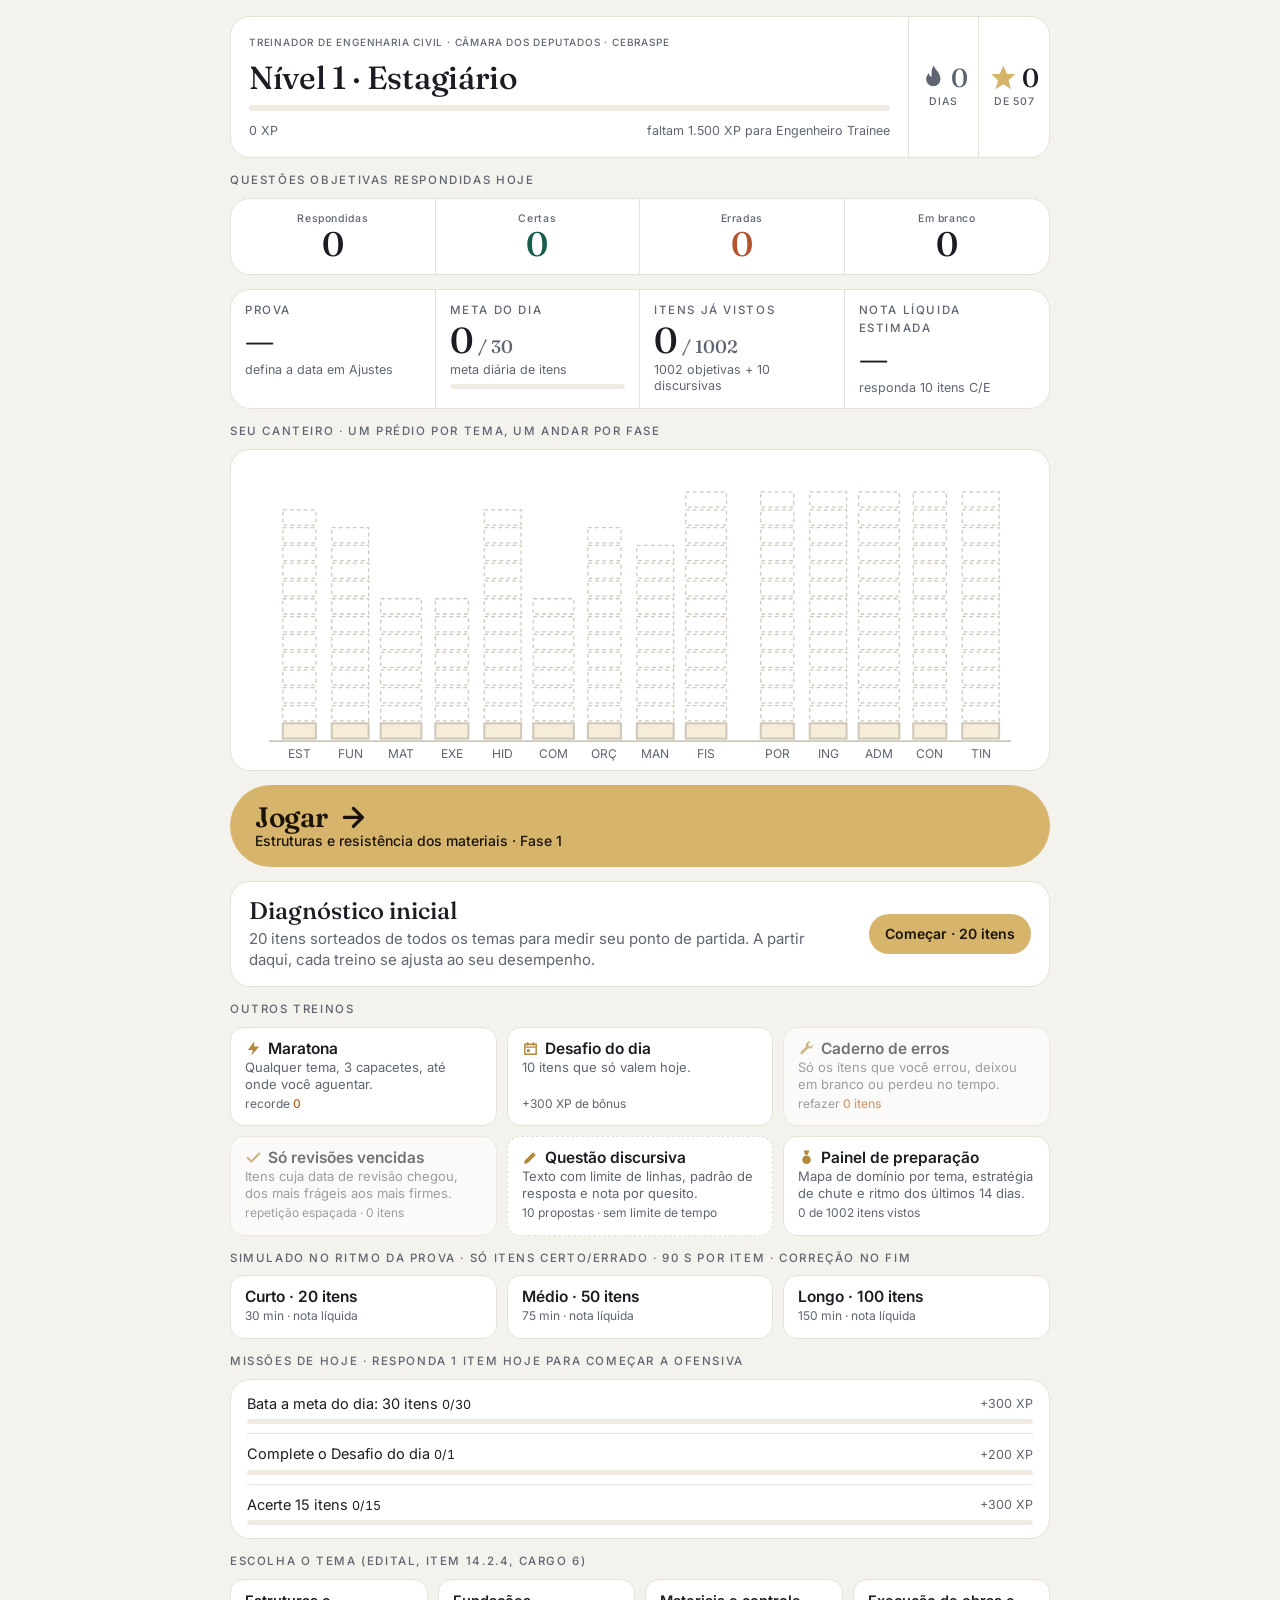
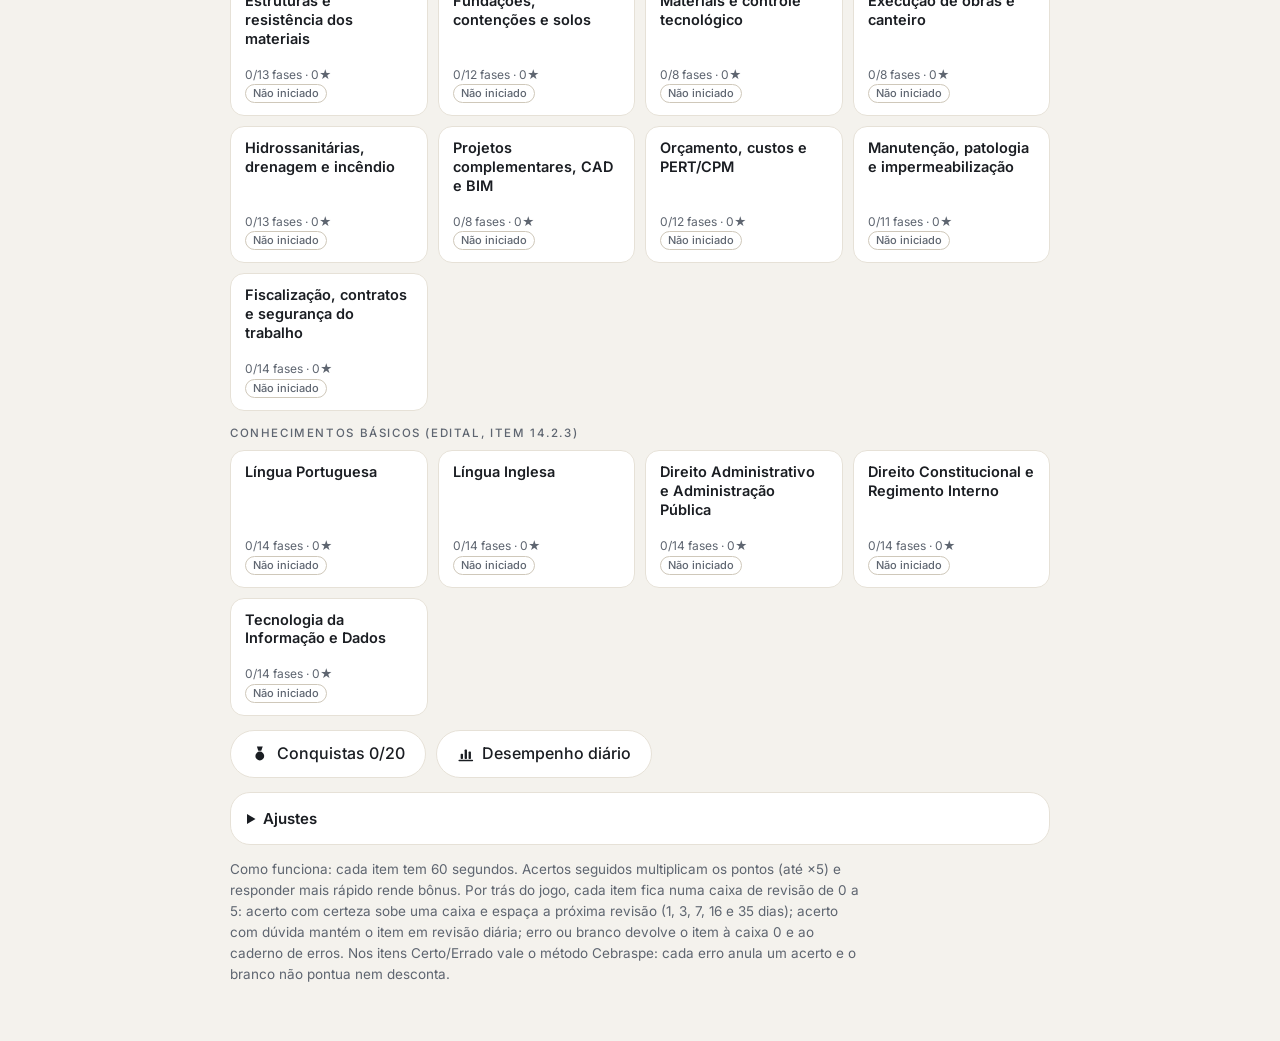
==== commit 4fbdf6a4: "Leva o tema Marfim & Latão ao repositório e ao app de celular Incorpora o tema publicado no artefato" ====
--- a/celular/index.html
+++ b/celular/index.html
@@ -4,8 +4,8 @@
 <title>Treinador Engenharia Civil</title>
 <meta name="description" content="Treino de questões Cebraspe para Analista Legislativo – Engenharia Civil da Câmara dos Deputados.">
 <link rel="manifest" href="manifest.webmanifest">
-<meta name="theme-color" content="#e8eef6" media="(prefers-color-scheme: light)">
-<meta name="theme-color" content="#0b2140" media="(prefers-color-scheme: dark)">
+<meta name="theme-color" content="#F4F2ED" media="(prefers-color-scheme: light)">
+<meta name="theme-color" content="#101318" media="(prefers-color-scheme: dark)">
 <meta name="mobile-web-app-capable" content="yes">
 <meta name="apple-mobile-web-app-capable" content="yes">
 <meta name="apple-mobile-web-app-title" content="Treinador">
@@ -13,7 +13,7 @@
 <link rel="apple-touch-icon" href="icones/apple-touch-icon.png">
 <link rel="icon" type="image/png" sizes="32x32" href="icones/favicon-32.png">
 <link rel="preconnect" href="https://fonts.googleapis.com"><link rel="preconnect" href="https://fonts.gstatic.com" crossorigin>
-<link rel="stylesheet" href="https://fonts.googleapis.com/css2?family=Barlow+Condensed:wght@500;600;700&family=IBM+Plex+Mono:wght@400;500&family=Source+Serif+4:ital,opsz,wght@0,8..60,400;0,8..60,600;1,8..60,400&display=swap">
+<link rel="stylesheet" href="https://fonts.googleapis.com/css2?family=Fraunces:ital,opsz,wght@0,9..144,400..600;1,9..144,400..600&family=Inter:wght@400..700&display=swap">
 </head><body>
 <style>
 /* Conceito: o canteiro desenhado em prancha. Cada tema do edital é um prédio que sobe andar por andar;
@@ -551,6 +551,241 @@
 .copia-acoes { display: flex; flex-wrap: wrap; gap: 8px; }
 .copia-msg { font-family: var(--f-dado); font-size: 12.5px; color: var(--certo); }
 .copia-msg.erro { color: var(--errado); }
+</style>
+<style>
+/* ==========================================================================
+   Tema "Opção A": Marfim & Latão (claro) / Grafite & Latão (escuro).
+   Camada aplicada por cima do estilo original; segue o tema do celular.
+   ========================================================================== */
+:root {
+  --fundo: #F4F2ED; --grade: transparent; --folha: #FFFFFF; --tinta: #1A1D22; --tinta-2: #5E6570;
+  --linha: #E6E1D7; --linha-forte: #CFC8BA; --azul: #3E5574; --azul-suave: #E9EDF2;
+  --ouro: #D6B46C; --ouro-esc: #B08A3A; --sobre-ouro: #1A1407; --laranja: #B4632A; --laranja-suave: #F6E9DE;
+  --certo: #155E4B; --certo-suave: #E2F2EC; --errado: #B4532F; --errado-suave: #F7E6DF; --neutro-suave: #EFEBE3;
+  --g-certo: #2E8C71; --g-errado: #D98468; --g-branco: #B9B2A4; --sombra: rgba(26, 29, 34, .12);
+  --f-titulo: "Fraunces", Georgia, serif;
+  --f-texto: "Inter", system-ui, sans-serif;
+  --f-dado: "Inter", system-ui, sans-serif;
+  --f-ui: "Inter", system-ui, sans-serif;
+  --raio: 20px; --raio-p: 14px;
+  --borda: 1px solid var(--linha);
+}
+@media (prefers-color-scheme: dark) {
+  :root:not([data-theme="light"]) {
+    --fundo: #101318; --folha: #181C23; --tinta: #EEEAE2; --tinta-2: #A3ABB6;
+    --linha: #262C35; --linha-forte: #3A424D; --azul: #9DB0C8; --azul-suave: #222A36;
+    --ouro: #D6B46C; --ouro-esc: #A88A45; --sobre-ouro: #1A1407; --laranja: #E3A35F; --laranja-suave: #3A2B1C;
+    --certo: #7DD3B8; --certo-suave: #16302A; --errado: #E0785A; --errado-suave: #3A2420; --neutro-suave: #20252D;
+    --g-certo: #5FB89C; --g-errado: #E0785A; --g-branco: #5E6B7D; --sombra: rgba(0, 0, 0, .45);
+  }
+}
+:root[data-theme="dark"] {
+    --fundo: #101318; --folha: #181C23; --tinta: #EEEAE2; --tinta-2: #A3ABB6;
+    --linha: #262C35; --linha-forte: #3A424D; --azul: #9DB0C8; --azul-suave: #222A36;
+    --ouro: #D6B46C; --ouro-esc: #A88A45; --sobre-ouro: #1A1407; --laranja: #E3A35F; --laranja-suave: #3A2B1C;
+    --certo: #7DD3B8; --certo-suave: #16302A; --errado: #E0785A; --errado-suave: #3A2420; --neutro-suave: #20252D;
+    --g-certo: #5FB89C; --g-errado: #E0785A; --g-branco: #5E6B7D; --sombra: rgba(0, 0, 0, .45);
+}
+
+/* ---------- base ---------- */
+body { background-image: none; font-family: var(--f-texto); font-size: 16px; line-height: 1.55; -webkit-font-smoothing: antialiased; }
+h1, h2, h3 { font-family: var(--f-titulo); font-weight: 500; letter-spacing: -.01em; }
+.rot { font-family: var(--f-ui); font-weight: 500; font-size: 11.5px; letter-spacing: .14em; }
+.dado { font-family: var(--f-dado); }
+.pagina { gap: 14px; }
+@media (prefers-reduced-motion: no-preference) {
+  .pagina > * { animation: entra-a .32s cubic-bezier(.2, .8, .2, 1) both; }
+  @keyframes entra-a { from { opacity: 0; transform: translateY(8px); } to { opacity: 1; transform: none; } }
+}
+
+/* ---------- botões: pílulas, sem sombra dura ---------- */
+.btn {
+  border: var(--borda); border-radius: 999px; box-shadow: none; background: var(--folha);
+  font-family: var(--f-ui); font-size: 16px; font-weight: 600; letter-spacing: 0; padding: 12px 20px; min-height: 48px;
+  transition: transform .15s ease, background-color .2s ease, opacity .2s ease;
+}
+.btn:active:not(:disabled) { transform: scale(.98); box-shadow: none; }
+.btn.prim { background: var(--ouro); color: var(--sobre-ouro); border-color: transparent; box-shadow: none; }
+.btn.prim:active:not(:disabled) { box-shadow: none; }
+.btn.sec { border: var(--borda); box-shadow: none; }
+.btn.sec:active:not(:disabled) { box-shadow: none; }
+.btn.grande { font-size: 18px; padding: 14px 24px; }
+.btn.cta { align-items: flex-start; text-align: left; padding: 16px 24px; flex-direction: column; }
+.cta-t { font-family: var(--f-titulo); font-size: 28px; font-weight: 600; text-transform: none; letter-spacing: -.01em; }
+.cta-s { font-family: var(--f-ui); font-size: 14px; font-weight: 500; letter-spacing: 0; }
+.btn-link { color: var(--azul); font-family: var(--f-ui); }
+.btn-mini { border: var(--borda); font-family: var(--f-ui); font-size: 13.5px; font-weight: 500; padding: 6px 14px; min-height: 36px; }
+.btn-mini:hover { border-color: var(--linha-forte); background: var(--neutro-suave); }
+
+/* ---------- cartões ---------- */
+.jogador, .hoje, .canteiro, .missoes, .folha, .correcao, .resultado, .kpis, .tabela-wrap, .cartao, .ajustes-box, details.item {
+  border: var(--borda); border-radius: var(--raio); box-shadow: none;
+}
+.jogador { grid-template-columns: 1fr auto; overflow: hidden; }
+.jogador .carreira { padding: 18px 18px 16px; gap: 10px; }
+.jogador h1 { font-size: clamp(26px, 6.5vw, 32px); font-weight: 500; }
+.jogador .marcas { border-left: var(--borda); }
+.marca { padding: 10px 14px; gap: 2px; }
+.marca + .marca { border-left: var(--borda); }
+.marca strong { font-family: var(--f-titulo); font-weight: 500; font-size: 26px; }
+.marca .rot { font-size: 10.5px; letter-spacing: .08em; }
+.barra-xp { height: 6px; border: none; background: var(--neutro-suave); }
+.barra-xp i { border-radius: 999px; }
+.xp-legenda { font-size: 12.5px; }
+
+.hoje > div { padding: 12px 10px; border-right: var(--borda); align-items: center; text-align: center; }
+.hoje .rot { font-size: 10.5px; letter-spacing: .06em; text-transform: none; }
+.hoje strong { font-family: var(--f-titulo); font-weight: 500; font-size: clamp(26px, 7vw, 34px); }
+
+.canteiro { padding: 14px 10px 6px; }
+.canteiro .a1 { fill: var(--g-branco); stroke: none; }
+.canteiro .a3 { fill: var(--tinta); stroke: none; }
+.canteiro .chao { stroke: var(--linha-forte); stroke-width: 1.5; }
+.canteiro .a0 { stroke: var(--linha-forte); }
+
+/* ---------- modos, missões, temas ---------- */
+.modo {
+  border: var(--borda); border-radius: var(--raio-p); box-shadow: none; padding: 12px 14px;
+  transition: transform .15s ease, background-color .2s ease;
+}
+.modo:active:not(:disabled) { transform: scale(.98); box-shadow: none; }
+.modo:hover:not(:disabled) { background: var(--neutro-suave); }
+.modo .nome { font-family: var(--f-ui); font-size: 15.5px; font-weight: 600; }
+.modo .nome .ic { color: var(--ouro-esc); }
+.modo .desc { font-size: 13px; }
+.modo.alerta { border-color: var(--errado); box-shadow: none; }
+.missoes { padding: 4px 16px; }
+.missao { font-size: 14.5px; }
+.missao .trilho, .tema .trilho, .medidor { height: 5px; }
+.missao .trilho i { background: var(--ouro); border-radius: 999px; }
+.tema { border: var(--borda); border-radius: var(--raio-p); padding: 12px 14px; transition: background-color .2s ease, border-color .2s ease; }
+.tema:hover { background: var(--neutro-suave); border-color: var(--linha-forte); }
+.tema .nome { font-family: var(--f-ui); font-size: 14.5px; font-weight: 600; line-height: 1.3; }
+.tema .trilho i { border-radius: 999px; }
+.tema.completo { border-color: var(--ouro); }
+.recomendado { border: var(--borda); border-radius: var(--raio); box-shadow: none; padding: 16px 18px; }
+.recomendado:active { transform: scale(.99); box-shadow: none; }
+.recomendado:hover { background: var(--neutro-suave); }
+.recomendado .nome { font-family: var(--f-titulo); font-weight: 500; font-size: 24px; }
+.recomendado .ir { font-family: var(--f-ui); font-size: 14px; font-weight: 600; background: var(--ouro); color: var(--sobre-ouro); }
+
+/* ---------- andares do tema ---------- */
+.topo-tela h2 { font-weight: 500; }
+.andar { border: var(--borda); border-radius: var(--raio-p); transition: background-color .2s ease; }
+.andar .num { font-family: var(--f-titulo); font-weight: 500; }
+.andar .num small, .andar .info b, .andar .acao { font-family: var(--f-ui); }
+.andar .info b { font-size: 15px; }
+.andar .acao { font-size: 12px; font-weight: 600; letter-spacing: .08em; }
+.andar.atual { border: 1.5px solid var(--ouro); box-shadow: none; }
+.terreo { border-top: 1.5px solid var(--linha-forte); }
+
+/* ---------- partida ---------- */
+.topo-fixo { border-bottom: var(--borda); }
+.hud-sair { border: var(--borda); font-family: var(--f-ui); font-size: 14px; font-weight: 500; min-height: 40px; padding: 6px 14px; }
+.pip { height: 6px; border: none; border-radius: 999px; background: var(--linha); }
+.pip.c { background: var(--g-certo); } .pip.e { background: var(--g-errado); } .pip.b { background: var(--g-branco); }
+.pip.atual { border: none; background: var(--tinta); }
+.vidas { color: var(--errado); }
+.combo { font-family: var(--f-ui); font-size: 13.5px; font-weight: 600; border: var(--borda); padding: 4px 12px; }
+.combo.quente { border-color: transparent; }
+.hud .pontos { font-family: var(--f-titulo); font-weight: 500; font-size: 22px; }
+.hud .pontos small { font-family: var(--f-ui); font-size: 11px; }
+.escala-topo .seg { font-family: var(--f-ui); font-weight: 500; font-size: 20px; font-variant-numeric: tabular-nums; }
+.escala .cheio { fill: var(--ouro); }
+.escala .vazio { fill: var(--neutro-suave); stroke: none; }
+
+.folha { padding: 18px clamp(16px, 4vw, 24px) 20px; gap: 14px; }
+.folha .fonte { font-size: 12px; }
+.contexto { background: none; border-left: none; padding: 0; font-size: 14.5px; color: var(--tinta-2); line-height: 1.55; }
+.enunciado { font-family: var(--f-titulo); font-size: 20px; line-height: 1.45; font-weight: 400; }
+
+.btn-resp {
+  border: var(--borda); border-radius: 18px; box-shadow: none; min-height: 58px; padding: 14px 10px;
+  font-family: var(--f-ui); font-size: 17px; font-weight: 600; letter-spacing: 0; text-transform: none;
+  transition: transform .15s ease, background-color .2s ease, border-color .2s ease;
+}
+.btn-resp:active:not(:disabled) { transform: scale(.98); box-shadow: none; }
+.btn-resp:hover:not(:disabled) { background: var(--neutro-suave); }
+.btn-resp:disabled { box-shadow: none; border-color: var(--linha); }
+.btn-resp.escolhida { outline: 2px solid var(--tinta-2); outline-offset: 2px; }
+.btn-resp.gab { border: 2px solid var(--certo); box-shadow: none; }
+.opcao { border: var(--borda); border-radius: var(--raio-p); font-size: 15.5px; transition: background-color .2s ease; }
+.opcao .letra { font-family: var(--f-ui); font-weight: 600; border: 1px solid var(--linha-forte); font-size: 13px; }
+.opcao:hover:not(:disabled) { background: var(--neutro-suave); border-color: var(--linha-forte); }
+.opcao.escolhida { outline: 2px solid var(--tinta-2); }
+.opcao.gab { border-color: var(--certo); }
+.btn-branco { font-family: var(--f-ui); font-size: 14px; color: var(--tinta-2); }
+.seg-ctl { border: var(--borda); }
+.seg-ctl button { font-family: var(--f-ui); font-size: 13.5px; min-height: 36px; }
+.seg-ctl button + button { border-left: var(--borda); }
+
+/* ---------- correção ---------- */
+.correcao { overflow: hidden; }
+.correcao .veredito { border-bottom: none; padding: 16px 18px 4px; background: none !important; }
+.correcao .veredito h2 { font-family: var(--f-titulo); font-weight: 500; font-size: 26px; }
+.correcao.ok { border-color: var(--certo); }
+.correcao.erro { border-color: var(--errado); }
+.ganho { font-family: var(--f-ui); font-size: 14px; font-weight: 600; border: none; padding: 4px 12px; }
+.ganho small { font-size: 11px; letter-spacing: .04em; }
+.correcao .gabarito { font-family: var(--f-ui); font-size: 12.5px; padding: 6px 18px 0; }
+.correcao .just { padding: 8px 18px 12px; font-size: 15.5px; line-height: 1.6; }
+.correcao .acoes { padding: 0 18px 18px; }
+.agenda { margin: 0 18px 14px; border-top: var(--borda); font-family: var(--f-ui); font-size: 12.5px; }
+
+/* ---------- resultado ---------- */
+.resultado { padding: 24px clamp(16px, 4vw, 28px) 26px; }
+.resultado h2 { font-weight: 500; }
+.estrelonas svg.on { color: var(--ouro); stroke: var(--ouro-esc); }
+.placarzao { font-family: var(--f-titulo); font-weight: 500; }
+.placarzao small { font-family: var(--f-ui); font-size: 14px; }
+.recorde { font-family: var(--f-ui); }
+.ganhos div { border-bottom: var(--borda); }
+.ganhos span:last-child { font-family: var(--f-ui); font-variant-numeric: tabular-nums; }
+.promo { font-family: var(--f-titulo); font-weight: 500; font-size: 20px; border: none; border-radius: 999px; padding: 6px 18px; }
+.feito { font-family: var(--f-ui); font-size: 13.5px; font-weight: 500; border: 1px solid var(--ouro); padding: 4px 12px; }
+
+/* ---------- painel, tabelas, conquistas ---------- */
+.kpi { border-right: var(--borda); padding: 12px 14px; }
+.kpi strong { font-family: var(--f-titulo); font-weight: 500; }
+h2.secao { font-weight: 500; font-size: 24px; }
+th, th.num { font-family: var(--f-ui); font-weight: 500; font-size: 11px; letter-spacing: .1em; }
+th, td { border-bottom: var(--borda); }
+.barra { height: 6px; }
+.cartao { padding: 16px 18px; }
+.cartao .grande { font-family: var(--f-titulo); font-weight: 500; font-size: 28px; }
+.cartao .veredito-chute { border-left: none; border-radius: var(--raio-p); padding: 10px 12px; }
+.conq { border: 1px dashed var(--linha-forte); border-radius: var(--raio-p); }
+.conq b { font-family: var(--f-ui); font-size: 15px; font-weight: 600; }
+.conq.tem { border: 1px solid var(--ouro); }
+.conq .selo { border-width: 1.5px; }
+.st { font-family: var(--f-ui); font-size: 11px; font-weight: 500; }
+.chip { font-family: var(--f-ui); }
+.ajustes-box > summary { font-family: var(--f-ui); font-size: 15px; font-weight: 600; padding: 14px 16px; }
+.ajustes input[type=date], .ajustes input[type=number], .nota-q select { font-family: var(--f-ui); border-radius: 10px; border: var(--borda); padding: 6px 8px; }
+.ajustes input[type=checkbox] { accent-color: var(--ouro-esc); }
+.periodos .per { font-family: var(--f-ui); font-size: 13.5px; font-weight: 500; border: var(--borda); }
+.grafico-box .dica { border: var(--borda); border-radius: var(--raio-p); font-family: var(--f-ui); }
+.grafico-box .dica b { font-family: var(--f-ui); font-weight: 600; }
+.copia textarea { border-radius: 12px; border: var(--borda); font-family: ui-monospace, monospace; }
+textarea { border: var(--borda); border-radius: 12px; font-family: var(--f-texto); }
+.quesito-av h3 { font-weight: 500; }
+
+/* ---------- avisos ---------- */
+.toast { font-family: var(--f-ui); font-size: 15px; font-weight: 500; padding: 10px 18px 10px 14px; }
+.toast small { font-family: var(--f-ui); }
+
+.jogador .carreira > .rot { font-size: 10px; letter-spacing: .08em; line-height: 1.45; }
+.marca { min-width: 60px; padding: 10px 10px; }
+/* ---------- foco visível ---------- */
+button:focus-visible, select:focus-visible, textarea:focus-visible, input:focus-visible, summary:focus-visible, [tabindex]:focus-visible {
+  outline: 2px solid var(--ouro-esc); outline-offset: 2px;
+}
+
+@media (max-width: 640px) {
+  body { font-size: 15.5px; }
+  .enunciado { font-size: 19px; }
+  .btn-resp { font-size: 16px; }
+}
 </style>
 <main class="pagina" id="app"></main>
 <div id="toasts" aria-live="polite"></div>
@@ -3279,6 +3514,479 @@
     'Certo. “Unless maintenance is planned” equivale a “if maintenance is not planned”: a menos que, se não.');
   ce('NBI28', F_IN, tMaint, 'The main idea of the text is that maintenance should receive the same attention as new construction, especially in a changing climate.', 'C',
     'Certo. O texto liga os colapsos à manutenção adiada, mostra que o clima agrava o quadro e conclui que a manutenção deve ser planejada e financiada com o mesmo cuidado que as obras novas.');
+})();
+</script>
+<script>
+/*
+ * Ajuste de tempo de leitura (22/11/2026)
+ *
+ * Regra: cada questão deve ser lida em até 30 segundos, sobrando ao menos 30 dos 60 segundos para responder.
+ * Medida: até 100 palavras somando comando, texto de apoio, enunciado e alternativas (leitura atenta de prova,
+ * cerca de 200 palavras por minuto). O teste automático (ver README) recusa qualquer questão acima do limite.
+ *
+ * Três tratamentos:
+ *  A(id, contexto, enunciado?)  mesma questão, mesmo gabarito; o texto de apoio passa a ser só o trecho de que o
+ *                               item precisa e as referências (“segundo parágrafo”) viram “no trecho”.
+ *                               A fonte ganha “(adaptada)”. O id é mantido, e com ele o progresso do item.
+ *  M(id, letra, contexto, enunciado, gabarito, justificativa)
+ *                               múltipla escolha com cinco alternativas longas vira Certo/Errado a partir de uma das
+ *                               alternativas oficiais. Id novo (id + letra), porque a pergunta mudou.
+ *  N(id, novo)                  a questão dependia do texto inteiro e não cabe em 30 s: sai, e entra uma questão nova
+ *                               sobre o mesmo ponto, com trecho curto. Id novo; fonte “(adaptada)” quando o trecho e a
+ *                               ideia vêm da prova original, ou “Inédita · estilo Cebraspe”.
+ */
+(function () {
+  var Q = window.QUESTOES, idx = {};
+  Q.forEach(function (q) { idx[q.id] = q; });
+  function pega(id) { var q = idx[id]; if (!q) throw new Error('ajustes-leitura: item inexistente ' + id); return q; }
+  function adapt(f) { return f.indexOf('adaptad') >= 0 || f.indexOf('Inédita') === 0 ? f : f + ' (adaptada)'; }
+  // Com o texto reduzido a um trecho, “o texto”/“the text” no enunciado passa a ser “o trecho”/“the excerpt”.
+  function trecho(enun, ctx) {
+    if (ctx.indexOf('«') < 0) return enun;
+    return enun.replace(/\b(o|do|no|ao|O) texto\b(?! CG)/g, function (m, a) { return a + ' trecho'; })
+      .replace(/\bthe text\b/g, 'the excerpt').replace(/\bThe text\b/g, 'The excerpt');
+  }
+  function A(id, ctx, enun) {
+    var q = pega(id);
+    q.contexto = ctx; q.enunciado = trecho(enun || q.enunciado, ctx);
+    q.fonte = adapt(q.fonte);
+  }
+  function troca(q, novo) {
+    var i = Q.indexOf(q);
+    Q.splice(i, 1, novo); delete idx[q.id]; idx[novo.id] = novo;
+  }
+  function M(id, letra, ctx, enun, gab, just) {
+    var q = pega(id);
+    troca(q, { id: id + letra, fonte: q.fonte + ' (alternativa ' + letra + ', em Certo/Errado)', tema: q.tema, tipo: 'CE',
+      contexto: ctx, enunciado: enun || q.opcoes[letra], gabarito: gab, justificativa: just, figura: null });
+  }
+  function N(id, novo) {
+    var q = pega(id);
+    troca(q, { id: novo.id, fonte: novo.fonte || adapt(q.fonte), tema: q.tema, tipo: 'CE', contexto: novo.ctx,
+      enunciado: novo.enun, gabarito: novo.gab, justificativa: novo.just, figura: novo.figura || null });
+  }
+  var T = function (s) { return 'Considere o trecho a seguir. «' + s + '» Julgue o item.'; };
+  var R = function (s) { return 'Read the excerpt below. «' + s + '» Judge the item.'; };
+
+  /* =================== MÚLTIPLA ESCOLHA LONGA → CERTO/ERRADO =================== */
+  M('TJ26', 'E', 'A respeito de instalações elétricas prediais, julgue o item.', null, 'C',
+    'Certo. A NBR 5410 dimensiona os condutores por seção mínima, capacidade de condução de corrente, queda de tensão, proteção contra sobrecargas e curtos-circuitos e proteção contra contatos indiretos.');
+  M('TJ27', 'D', 'Acerca do sistema de alvenaria estrutural, julgue o item.', null, 'E',
+    'Errado. Não há limite normativo de dez pavimentos para alvenaria estrutural com blocos cerâmicos: a altura depende do projeto estrutural, da resistência dos blocos e da argamassa.');
+  M('TJ28', 'B', 'Acerca da estabilidade estrutural e dos critérios de ruptura, julgue o item.', null, 'E',
+    'Errado. O critério de Rankine se baseia na máxima tensão normal. O critério da máxima tensão de cisalhamento é o de Tresca.');
+  M('TJ29', 'D', 'Acerca da geotecnia aplicada à construção civil, julgue o item.', null, 'C',
+    'Certo. Lentes de areia entre camadas de argila reduzem a distância de drenagem (Hd) e aceleram o adensamento, pois o tempo de adensamento é proporcional a Hd².');
+  M('TJ30', 'C', 'No que se refere à hidráulica aplicada à engenharia civil, julgue o item.', null, 'E',
+    'Errado. No escoamento laminar, o perfil de velocidades na seção transversal é parabólico, com máximo no centro e velocidade nula junto às paredes.');
+  M('TJ57', 'E', 'Considerando a legislação sobre o exercício das profissões de engenheiro, arquiteto e agrônomo, julgue o item.', null, 'C',
+    'Certo. A Lei 5.194/1966 exige que as empresas só executem obras de engenharia com a participação efetiva e a autoria declarada de profissional legalmente habilitado e registrado no CREA.');
+  M('TJB15', 'C', 'No que se refere ao programa de correio eletrônico Mozilla Thunderbird, julgue o item.', null, 'E',
+    'Errado. O filtro de spam (lixo eletrônico) só classifica mensagens indesejadas; não é antivírus e não protege o computador contra programas maliciosos.');
+  M('TCEB05', 'B', 'Um agente de autarquia estadual, em fiscalização de rotina, autuou um estabelecimento comercial por infração administrativa e, na mesma ocasião, interditou-o cautelarmente. Acerca dessa situação, julgue o item.',
+    'Se o agente tivesse agido por vingança pessoal contra o proprietário do estabelecimento, estaria configurada a nulidade do ato por abuso de poder na modalidade excesso de poder.', 'E',
+    'Errado. Agir por vingança pessoal é desvio de finalidade (desvio de poder): o agente tem competência, mas busca fim diverso do interesse público. Excesso de poder é atuar além da competência.');
+  M('TCEB07', 'D', 'Lei estadual específica autorizou a instituição da empresa X, sociedade anônima com controle acionário do estado, para explorar atividade econômica de interesse coletivo. Nessa situação, julgue o item.',
+    'A empresa X submeter-se-á ao controle do tribunal de contas no que concerne aos bens, valores e dinheiros públicos provenientes diretamente do ente controlador.', 'C',
+    'Certo. As estatais estão sujeitas ao controle dos tribunais de contas quanto aos recursos públicos (arts. 70 e 71, II, da Constituição).');
+  M('TCEB08', 'D', 'A respeito do controle judicial dos atos administrativos, julgue o item.', null, 'E',
+    'Errado. O Brasil adota a jurisdição una (art. 5.º, XXXV, da CF): decisões administrativas, mesmo em última instância, podem ser revistas pelo Judiciário. Não há contencioso administrativo com coisa julgada.');
+  M('TCEB09', 'B', 'Com referência à responsabilidade civil do Estado na Constituição Federal, julgue o item.', null, 'C',
+    'Certo. Na responsabilidade objetiva (art. 37, § 6.º) basta provar o dano e o nexo causal com a conduta estatal, e mesmo atos lícitos podem gerar o dever de indenizar.');
+  M('TCEB10', 'E', 'Acerca dos direitos e garantias fundamentais na Constituição Federal, julgue o item.', null, 'E',
+    'Errado. A liberdade de exercício profissional (art. 5.º, XIII) é norma de eficácia contida: vale desde logo e a lei pode restringi-la, exigindo qualificações.');
+  M('TCEB11', 'D', 'Em relação à organização político-administrativa do Estado brasileiro, julgue o item.', null, 'C',
+    'Certo. O município pode legislar sobre meio ambiente no limite do interesse local, em harmonia com as normas da União e do estado (art. 30, I e II; STF, Tema 145).');
+  M('TCEB12', 'A', 'Com referência às atribuições do Congresso Nacional e de suas Casas, julgue o item.', null, 'E',
+    'Errado. Sustar os atos normativos do Executivo que exorbitem do poder regulamentar ou dos limites de delegação legislativa é competência exclusiva do Congresso Nacional (art. 49, V, da CF), não do Senado.');
+
+  /* =================== SITUAÇÕES-PROBLEMA ENXUTAS =================== */
+  var trelica = 'Uma treliça plana metálica, triangular e simétrica, de vão 2a, apoia-se nos nós A e B. As barras inclinadas ① e ⑤ ligam os apoios ao nó superior; o banzo inferior é formado pelas barras ② e ④; a barra vertical ③ liga o nó superior ao nó central inferior, onde atua a carga vertical P, para baixo. Julgue o item.';
+  A('STJ70', trelica); A('STJ71', trelica);
+
+  A('TRF6_92', 'Um contrato de serviços tem orçamento de abril de 2022, mês de referência para os reajustes anuais. O grupo de serviços C, de R$ 1.000.000,00 e reajustado pelo índice Y, será executado de julho de 2024 a agosto de 2025. Julgue o item.',
+    'Se, em agosto de 2024, o gestor verificar que o índice Y variou 2,5% entre abril e julho de 2024, poderá reajustar o saldo do grupo C para julho de 2024, para iniciar a execução com valores de mercado.');
+  A('TRF6_93', 'Um contrato de serviços assinado em agosto de 2023 teve o orçamento concluído em abril de 2022, mês de referência para os reajustes anuais. A execução começou em setembro de 2023. Julgue o item.',
+    'Em setembro de 2023, no início da execução, a contratada tem direito ao reajuste referente ao período de abril de 2022 a abril de 2023.');
+  A('TRF6_94', 'Um contrato de serviços tem orçamento de abril de 2022, mês de referência para os reajustes anuais. Por planejamento interno da Administração, a ordem de serviço do grupo B (índice Y) saiu só em maio de 2024. Em março de 2024, o saldo do grupo B, já reajustado, era de R$ 1.030.000,00. Julgue o item.',
+    'Se o índice Y variou 1,5% entre abril de 2023 e abril de 2024, o saldo reajustado do grupo B, a partir de abril de 2024, será de R$ 1.045.450,00.');
+  A('TRF6_95', 'Um contrato de serviços tem orçamento de abril de 2022, mês de referência para os reajustes. O grupo A (índice X) deveria terminar em fevereiro de 2024, mas, por culpa exclusiva da contratada, só 50% foi entregue até março. O saldo, já reajustado, era de R$ 262.500,00. Julgue o item.',
+    'Se o índice X variou 3% entre abril de 2023 e abril de 2024, o saldo reajustado do grupo A, a partir de abril de 2024, será de R$ 270.375,00.');
+  A('TCEAC114', 'Um engenheiro civil, servidor público, foi designado fiscal da obra da nova sede do seu órgão, contratada pelo regime de execução semi-integrada. Julgue o item.');
+  var fiscObra = 'Julgue o item, relativo à fiscalização de obras públicas.';
+  A('MPGO58', fiscObra, 'Em contrato regido pela Lei n.º 14.133/2021, a contratada, com prévia e expressa autorização da fiscalização, pode antecipar acréscimos, supressões ou serviços novos sem termo aditivo, que poderão ser medidos e pagos se o aditivo for formalizado em até 90 dias, antes do fim da vigência.');
+  A('MPGO60', fiscObra, 'A administração pode alterar unilateralmente o contrato de forma qualitativa, ao modificar projeto ou especificações, ou quantitativa, ao acrescer ou diminuir o objeto; o limite é de 25% para obras, serviços e compras e de 50% para acréscimos em reforma de edifício.');
+  A('MPGO63', fiscObra, 'Na concretagem de estrutura de concreto armado, a fiscalização deve exigir lançamento contínuo, sem interrupções superiores ao tempo de pega, adensamento de cada camada até a máxima densidade praticável e ausência de vazios ou ninhos junto às fôrmas e peças embutidas.');
+  var orc = 'A respeito de orçamento e planejamento de obras, julgue o item.';
+  A('MPGO82', orc); A('MPGO83', orc);
+  var canteiro = 'Uma edificação de subsolo, térreo e dez pavimentos tipo terá 40 operários no pico da obra e um elevador do tipo cremalheira. O canteiro não terá cozinha, pois não haverá preparo de refeições no local. Julgue o item.';
+  ['MPGO116', 'MPGO117', 'MPGO118', 'MPGO119', 'MPGO120'].forEach(function (id) { A(id, canteiro); });
+  A('PETRO55', 'Em uma obra de concreto pré-moldado, os elementos protendidos receberam argamassa de injeção com aditivos à base de halogenetos. Julgue o item, conforme as normas vigentes.');
+  A('PETRO56', 'Em uma obra de concreto pré-moldado, a fiscalização reprovou as alças de içamento porque eram de aço CA-60. Julgue o item, conforme as normas vigentes.');
+  A('PETRO58', 'O projetista de uma estrutura de aço determinou os esforços internos por análise global elástica. Julgue o item, com base nas normas vigentes.');
+  A('PETRO60', 'O projetista de uma estrutura de aço considerou todas as ações relevantes e verificou tanto o estado-limite de serviço quanto o estado-limite último. Julgue o item, com base nas normas vigentes.');
+  A('PETRO61', 'O projetista de uma estrutura de aço desprezou a carga de vento, alegando as condições locais. Julgue o item, com base nas normas vigentes.');
+  var graf = 'Um gráfico, sem escala, mostra os diagramas tensão-deformação convencional (linha contínua, pontos 0, 1, 2, 3 e 4) e real (linha tracejada, pontos 0, 1, 2 e 5) de uma barra de aço. Regiões: A, de 0 a 1, trecho inicial reto; B, de 1 a 2, patamar de escoamento; C, de 2 a 3; D, de 3 a 4. Julgue o item.';
+  A('PETRO62', graf); A('PETRO63', graf); A('PETRO64', graf);
+  var cronog = 'Em uma obra de R$ 10 milhões, pagamentos de R$ 5 milhões ocorreram conforme o programado, mas algumas atividades estavam atrasadas. Nenhum pagamento foi feito sem a execução dos serviços, e há R$ 1 milhão em insumos estocados no almoxarifado. Julgue o item.';
+  A('PETRO86', cronog); A('PETRO87', cronog);
+  /* Itens que já cabiam no limite, mas encostavam nele: comandos longos encurtados para dar folga */
+  ['MPGO51', 'MPGO52', 'MPGO53', 'MPGO54', 'MPGO55', 'MPGO56'].forEach(function (id) { A(id, 'Julgue o item, relativo a projetos de edificações e à investigação geotécnica.'); });
+  ['MPGO109', 'MPGO110', 'MPGO111'].forEach(function (id) { A(id, 'Um engenheiro civil contratado para vistoriar uma edificação pública construída há menos de um ano identificou vícios de execução. Julgue o item, relativo à vistoria, ao laudo e à documentação técnica.'); });
+  ['PETRO51', 'PETRO52', 'PETRO53', 'PETRO54'].forEach(function (id) { A(id, 'Considere a seção central de uma viga de concreto armado em balanço, engastada em um único apoio, com carga uniformemente distribuída de cima para baixo. A seção tem a linha neutra (tracejada), quatro barras longitudinais, duas acima e duas abaixo dela, e o estribo (retângulo interno). Julgue o item.'); });
+  ['BMPGO37', 'BMPGO38', 'BMPGO41', 'BMPGO42', 'BMPGO43'].forEach(function (id) { A(id, 'A respeito da Constituição Federal de 1988, julgue o item.'); });
+  M('TJ21', 'E', 'A respeito da execução e da inspeção de alvenaria, julgue o item.', null, 'E',
+    'Errado. A verga fica sobre o vão, na parte superior da abertura. A peça sob a abertura das janelas é a contraverga.');
+  A('PETRO91', 'Em uma obra de concreto armado, as barras de aço foram emendadas com solda, pois sua composição atendia aos limites da norma. Julgue o item, conforme as normas vigentes.');
+  A('PETRO92', 'Em uma obra de concreto armado que ficaria paralisada por mais de três meses, as armaduras expostas foram revestidas com graxa para evitar oxidação. Julgue o item, conforme as normas vigentes.');
+  A('PETRO93', 'Durante a concretagem de uma estrutura de concreto armado, a usina informou que um caminhão betoneira foi carregado com atraso. Julgue o item, conforme as normas vigentes.',
+    'Se, na chegada do caminhão, for constatado o início da pega, a concretagem só pode ser liberada após a adição de água para melhorar a trabalhabilidade, verificada pelo ensaio de abatimento (slump).');
+  A('CD25G47', 'Na Câmara dos Deputados, houve redistribuição interna de competências entre secretarias, diretorias e coordenações já existentes, sem criação de órgãos e mantida a hierarquia. Considerando os conceitos de centralização, descentralização, concentração e desconcentração, julgue o item.');
+  A('CD25G48', 'Por instrumento de cooperação, atividades internas de apoio da Câmara dos Deputados passaram a ser executadas materialmente por fundação pública federal de direito privado. Não houve transferência da titularidade nem da execução de serviço público; a Câmara manteve a direção e o controle. Julgue o item.');
+  var maria = 'Maria, servidora federal efetiva e estável regida pela Lei n.º 8.112/1990, ocupava cargo em comissão no próprio órgão. Obteve licença para tratar de interesses particulares, sem remuneração, e a autoridade a exonerou do cargo em comissão. Julgue o item.';
+  A('CD25G55', maria); A('CD25G56', maria); A('CD25G57', maria);
+
+  /* =================== LÍNGUA PORTUGUESA E LÍNGUA INGLESA =================== */
+  /* TRF6 2024 — texto de Grégore Moreira de Moura sobre o custo da Justiça */
+  var justica1 = T('O Poder Judiciário brasileiro tem em torno de 80 milhões de processos judiciais. Esse número é estarrecedor quando comparado com a população do país, cuja estimativa é de 203 milhões de brasileiros. Sendo assim, para pouco mais de dois brasileiros, há um processo judicial, o que representa uma situação praticamente insustentável sob o aspecto econômico, gerencial e jurídico.');
+  A('BTRF61', T('Em relação ao custo processual, no ano de 2015, por exemplo, cada brasileiro desembolsou R$ 387,00 para manter o Poder Judiciário, o que equivalia a 1,3% do PIB.'),
+    'Haveria prejuízo da correção gramatical do trecho caso se inserisse vírgula logo após “R$ 387,00”.');
+  A('BTRF62', justica1, 'Para atingir seu propósito comunicativo, o autor constrói o trecho com base nas tipologias textuais expositiva e argumentativa.');
+  A('BTRF63', T('Já houve redução no tempo e no custo do processo judicial com a implantação do processo eletrônico, mas há muito o que fazer quando se depara com o tempo de resolutividade e os gastos para a manutenção do serviço de prestação jurisdicional.'),
+    'Infere-se do trecho que a implantação do processo eletrônico é ineficiente para a redução da quantidade de processos a serem resolvidos pelo Poder Judiciário.');
+  A('BTRF64', justica1, 'Com o adjetivo “estarrecedor”, o autor expressa uma avaliação negativa da quantidade de processos em tramitação no Poder Judiciário.');
+  A('BTRF65', justica1, 'No segundo período do trecho, “cuja” é elemento de coesão que tanto se refere a um antecedente quanto estabelece a conexão entre orações.');
+  A('BTRF66', 'Julgue o item, relativo a aspectos linguísticos de um texto sobre o custo da Justiça no Brasil.',
+    'No segmento “estima-se que, no ano de 2022, tenham sido gastos, só na justiça federal, R$ 12.369.100.765”, a oração introduzida por “que” funciona como complemento direto de “estima-se”.');
+
+  /* TRF6 2024 — texto de José Reinaldo de Lima Lopes sobre a história da justiça */
+  var direito = T('O direito se constitui em esfera especial e profissional à qual se tem acesso apenas por meio de um curso universitário, enquanto a política permite acesso aos lugares de poder por meio de eleições e não exige, pois, nenhum preparo intelectual determinado.');
+  A('BTRF68', direito, 'No trecho, o vocábulo “pois” está empregado com sentido conclusivo.');
+  A('BTRF69', 'Ao tratar da pouca atenção dos historiadores à história da justiça, o autor escreve: «Pode-se levantar uma hipótese: a justiça foi percebida como um poder alheio àquilo que se chamou comumente política a partir do século XIX, ou seja, a luta e a disputa para ocupar posições de governo, de mando em geral e de decisão em lugar dos outros.» Julgue o item.',
+    'O autor apresenta como fato comprovado que a pouca atenção à história da justiça decorre do distanciamento entre a justiça e a política.');
+  A('BTRF610', T('O direito se constitui em esfera especial e profissional à qual se tem acesso apenas por meio de um curso universitário [...]. Qualquer um do povo pode ser político, mas nem todos podem ser juristas ou juízes profissionais.'),
+    'Conforme o trecho, o direito e a justiça constituem campos específicos que restringem o ingresso das pessoas neles.');
+  A('BTRF611', T('Uma curiosa característica da historiografia geral, política e social foi a relativamente pequena atenção dada à história da justiça ou, se quisermos ser mais limitados, à história do Poder Judiciário.'),
+    'Seriam mantidos os sentidos e a correção do trecho se ele fosse reescrito assim: Uma característica curiosa da historiografia geral, política e social, se quisermos ser mais limitados, foi a atenção relativamente pequena dada à história da justiça ou à história do Poder Judiciário.');
+  A('BTRF612', direito, 'A supressão do acento grave em “à qual” manteria a correção gramatical do trecho.');
+  A('BTRF613', 'Considere os trechos «a justiça foi percebida como um poder alheio àquilo que se chamou comumente política» e «a política permite acesso aos lugares de poder por meio de eleições». Julgue o item.',
+    'Nos trechos, “àquilo” e “aos lugares de poder” complementam, respectivamente, o sentido de um adjetivo e de um substantivo, por isso exercem a função de complemento nominal.');
+  A('BTRF614', direito, 'A colocação enclítica do pronome em “O direito se constitui” prejudicaria a correção gramatical do trecho.');
+
+  /* TCE-AC 2024 (Analista) — texto sobre inovação em compras públicas */
+  var comp1 = 'O setor público enfrenta o desafio particular de oferecer serviços públicos cada vez melhores a uma população gradualmente mais bem informada, mais consciente de seus direitos e com expectativas crescentes quanto ao papel do Estado.';
+  var comp2 = 'Diante desse cenário, o discurso científico sobre inovação em compras públicas ganhou maior atenção nas últimas décadas. A União Europeia reconheceu as compras públicas como instrumento de inovação e de provimento de mercados pioneiros para novos produtos, definindo-as como compras de bens e serviços que ainda não existem, que precisam ser aperfeiçoados ou que requerem pesquisa e inovação para atender às necessidades especificadas pelos usuários.';
+  A('BTCEAC1', T(comp1), 'O emprego do acento grave no “a” que antecede “uma população” prejudicaria a correção gramatical do trecho.');
+  A('BTCEAC2', T(comp1 + ' Devido aos recursos limitados, desenvolver serviços públicos inovadores tem sido visto [...] como fator fundamental para sustentar um alto nível de serviços.'),
+    'Segundo o trecho, a população mais informada, consciente de seus direitos e exigente quanto ao Estado é um entrave à oferta de serviços públicos de qualidade.');
+  A('BTCEAC3', T('Devido aos recursos limitados, desenvolver serviços públicos inovadores tem sido visto crescentemente como fator fundamental para sustentar um alto nível de serviços para cidadãos e negócios, bem como para enfrentar desafios sociais e aprimorar o bem-estar social da população.'),
+    'Entende-se do trecho que o desenvolvimento de serviços públicos inovadores é considerado essencial para o enfrentamento de desafios sociais e o aprimoramento do bem-estar social da população.');
+  A('BTCEAC4', T('Entre países da OCDE, a média de gastos públicos representa 12% do GDP (equivalente ao PIB) por ano. No Brasil, anualmente o governo federal gasta, em média, 5% do PIB em compras apenas de bens e serviços. Quando se incluem nos cálculos as despesas efetuadas por estados, municípios e estatais, o percentual chega próximo a 15% do PIB.'),
+    'Segundo o trecho, a média anual de gastos das diferentes esferas de governo no Brasil é maior que a média anual de gastos públicos nos países da OCDE.');
+  A('BTCEAC5', T(comp2), 'Depreende-se do trecho que, nos países da União Europeia, a inovação é fortemente influenciada pelas compras públicas.');
+  A('BTCEAC6', 'Julgue o item, relativo a aspectos linguísticos de um texto sobre inovação em compras públicas.',
+    'O trecho “A União Europeia reconheceu as compras públicas como instrumento de inovação e de provimento de mercados pioneiros para novos produtos” poderia ser reescrito, mantendo-se a correção e os sentidos, assim: A União Europeia concebe as compras públicas como forma de inovar e de provir mercados pioneiros para novos produtos.');
+  A('BTCEAC7', T(comp2), 'A forma verbal “requerem” está empregada no trecho com o sentido de demandam, necessitam de.');
+  A('BTCEAC8', T('Quando se incluem nos cálculos as despesas efetuadas por estados, municípios e estatais, o percentual chega próximo a 15% do PIB.'),
+    'A correção gramatical e os sentidos do trecho seriam mantidos se a forma verbal “incluem” fosse substituída por considera.');
+
+  /* TCE-AC 2024 (Analista) — texto em inglês sobre política fiscal dos estados */
+  A('BTCEAC9', R('Responsible state fiscal policy requires more than just balancing the current year’s budget. It must also include ensuring that the budget is on a sustainable path. Otherwise, policymakers cannot have the lasting impact they hope for. This risk is especially high in the aftermath of the COVID-19 pandemic.'));
+  A('BTCEAC10', R('Long-term budget assessments project revenue and spending several years into the future, and stress tests estimate the size of temporary budget shortfalls that would result from recessions or other economic events and gauge whether states are prepared for these events.'),
+    'The word “gauge” has a similar meaning to estimate.');
+  A('BTCEAC11', R('One key strategy for changing this short-term focus is for states to use long-term budget assessments and budget stress tests to regularly measure risks, anticipate potential shortfalls, and identify ways to address impending challenges.'),
+    'It is correct to conclude from the excerpt that long-term budget assessments and stress tests are two crucial tools for states that seek more than a short-term approach to their budgets.');
+  A('BTCEAC12', R('State leaders must be able to assess whether their decisions will be affordable over the long term or will jeopardize their ability to solve state problems or even sustain programs and services in the future.'),
+    'The word “jeopardize” is used with a similar meaning to enhance.');
+
+  /* TCE-AC 2024 (Auditor) — texto de Stanislas Dehaene sobre Descartes */
+  var desc1 = T('Ridicularizar Descartes tornou-se moda em neurociência. [...] A verdade, porém, é que Descartes foi um cientista pioneiro, fundamentalmente um reducionista, cuja análise mecânica da mente humana, muito à frente de seu tempo, foi o primeiro exercício de biologia sintética e de modelagem teórica.');
+  var desc2 = T('Mas foi o filósofo francês René Descartes (1596-1650) quem estabeleceu aquilo que é hoje conhecido como dualismo: a tese de que a mente dotada de consciência é feita de uma substância imaterial que não está sujeita às leis da física.');
+  A('BTCEACA1', T('Ridicularizar Descartes tornou-se moda em neurociência.'), 'Na oração, “Ridicularizar Descartes” funciona como complemento da forma verbal “tornou-se”.');
+  A('BTCEACA2', desc1, 'Conclui-se do trecho que o autor tem uma visão negativa do trabalho de Descartes, o que se comprova pelo emprego de “reducionista” e de “análise mecânica da mente humana”.');
+  A('BTCEACA3', T('A ideia de que a mente pertence a um domínio separado, distinto do corpo, foi teorizada bem cedo, em grandes textos como o Fédon, de Platão (IV a.C.) e a Suma teológica, de Tomás de Aquino [...]. Mas foi o filósofo francês René Descartes (1596-1650) quem estabeleceu aquilo que é hoje conhecido como dualismo.'),
+    'Conforme o trecho, a distinção entre mente e corpo já era conhecida desde a Antiguidade, mas apenas com Descartes ela foi teorizada e difundida.');
+  A('BTCEACA4', T('O dualismo de Descartes não foi um capricho de momento — fundamentava-se em um argumento lógico que afirmava a impossibilidade, para qualquer máquina, de imitar a liberdade da mente consciente.'),
+    'O trecho é construído com base na tipologia argumentativa.');
+  A('BTCEACA5', desc2, 'No trecho, os dois pontos são empregados para introduzir uma explicação.');
+  A('BTCEACA6', desc2, 'A supressão do acento grave em “às leis da física” prejudicaria a correção gramatical do trecho.');
+  A('BTCEACA7', desc1, 'Caso se suprimisse a vírgula logo após “pioneiro”, não haveria prejuízo da correção gramatical nem da coerência, embora o sentido original fosse alterado.');
+
+  /* TCE-AC 2024 (Auditor) — texto em inglês sobre cortes de impostos em Iowa */
+  A('BTCEACA8', R('Virtually all states, regardless of political make-up, have lowered their citizens’ tax bills since 2021.'),
+    'Even though both forms refer to past actions, replacing “have lowered” with lowered would make the sentence grammatically wrong.');
+  A('BTCEACA9', R('Iowa, a small midwestern state, finds itself in the national economic spotlight. For conservative commentators, Iowa has emerged as America’s tax-cutting champion, a paragon of fiscal responsibility. To critics it looks more like an example of economic recklessness.'));
+  A('BTCEACA10', R('Iowa is far from alone. Some 25 states have cut individual income taxes over the past years.'),
+    'The word “Some” indicates that the author is giving an approximate number of states that have cut individual income taxes.');
+  A('BTCEACA11', R('Until a few years ago [Iowa] had one of the highest income-tax rates in America. By 2026 it will be down to a flat tax of 3.9%.'));
+
+  /* MPGO 2024 — texto de Renata Penzani sobre a escrita */
+  var escrita2 = T('Quando o suporte sai do corpo da pessoa e vai para a argila, a cerâmica, a pedra, mais tarde para o pergaminho e o papel — suportes que criam a possibilidade de a pessoa retomar a leitura para relembrar ou refletir sobre um acontecimento —, a própria elaboração do pensamento e a transmissão do conhecimento são afetadas.');
+  A('BMPGO1', 'Julgue o item, relativo a um texto sobre o surgimento da escrita.',
+    'Os sentidos e a correção gramatical seriam preservados se o trecho “o surgimento da escrita não foi apenas a aquisição de mais um modo de expressão, mas também uma revolução” fosse reescrito assim: o surgimento da escrita não foi a aquisição de mais um modo de expressão, mas sim uma revolução.');
+  A('BMPGO2', T('Na cultura oral, a memória é que determina o conhecimento, portanto só sabemos o que podemos recordar [...]. Dessa forma, o pensamento foi moldado a partir da repetição oral, dos padrões rítmicos ou de alguma forma mnemônica, e de um ritmo mais lento na evolução dos acontecimentos.'),
+    'O vocábulo “mnemônica” está empregado no trecho no sentido de prolongada.');
+  N('BMPGO3', { id: 'BMPGO3R', ctx: T('Na cultura oral, [...] o pensamento foi moldado a partir da repetição oral [...] e de um ritmo mais lento na evolução dos acontecimentos. Quando o suporte sai do corpo da pessoa e vai para a argila, a pedra, o pergaminho e o papel — suportes que criam a possibilidade de a pessoa retomar a leitura para relembrar ou refletir —, a própria elaboração do pensamento é afetada.'),
+    enun: 'Infere-se do trecho que a escrita acelerou a evolução do conhecimento e favoreceu um pensamento mais reflexivo.', gab: 'C',
+    just: 'Certo. O trecho opõe o ritmo “mais lento” da cultura oral ao efeito da escrita, cujo suporte permite retomar a leitura para relembrar ou refletir e altera a própria elaboração do pensamento.' });
+  A('BMPGO4', T('Para além disso, sendo a leitura em suporte escrito uma atividade individualizada, solitária na maioria das vezes, ela modifica a relação de comunicação que se tinha antes na cultura oral, na qual há unidade entre quem fala e quem ouve.'),
+    'Não haveria prejuízo da correção gramatical e da coerência do trecho caso se substituísse “sendo” por por ser.');
+  A('BMPGO5', T('Ong classifica a escrita como uma tecnologia ainda mais extrema que a impressão e os computadores, por exemplo.'),
+    'A correção gramatical e os sentidos do trecho seriam preservados se “que a impressão e os computadores” fosse reescrito como da impressão e dos computadores.');
+  A('BMPGO6', escrita2, 'Seriam preservadas a correção gramatical e a coerência do trecho se o segmento entre travessões fosse isolado por vírgulas.');
+  A('BMPGO7', T('Quando se fala que o surgimento da escrita não foi apenas a aquisição de mais um modo de expressão, mas também uma revolução, é porque ela mudou toda uma forma de organizar os pensamentos.'),
+    'No trecho, o segmento “mas também” correlaciona ideias que se opõem, visto que o vocábulo “mas” veicula noção de oposição.');
+  A('BMPGO8', escrita2, 'A flexão de “afetadas” no feminino plural justifica-se pela concordância com os termos “elaboração” e “transmissão”.');
+  A('BMPGO9', T('Ela iniciou o que a impressão e os computadores apenas continuam, a redução do som dinâmico a um espaço mudo, o afastamento da palavra em relação ao presente vivo, único lugar em que as palavras faladas podem existir.'),
+    'A substituição de “em que” por onde não prejudicaria a correção gramatical do trecho.');
+
+  /* Petrobras 2021 — texto de Danilo Marcondes sobre a Alegoria da Caverna */
+  var caverna = T('O texto mais célebre de A República é sem dúvida a Alegoria da Caverna, em que Platão, utilizando-se de linguagem alegórica, discute o processo pelo qual o ser humano pode passar da visão habitual que tem das coisas, “a visão das sombras”, [...] até a visão do Sol, que representa a possibilidade de alcançar o conhecimento da realidade em seu sentido mais elevado.');
+  A('BPETRO1', T('A visão do Sol representa não só o alcance da Verdade e, portanto, do conhecimento em sua acepção mais completa, já que o Sol é “a causa de tudo”, mas também, como diz Sócrates na conclusão dessa passagem: “Nos últimos limites do mundo inteligível, aparece-me a ideia do Bem [...]”.'),
+    'Como o “mas” tem, no trecho, sentido adversativo, os sentidos originais seriam mantidos se ele fosse substituído por porém.');
+  A('BPETRO2', T('[...] como diz Sócrates: “aparece-me a ideia do Bem, [...] a causa de tudo o que há de reto e de belo. Acrescento que é preciso vê-la se se quer comportar-se com sabedoria, seja na vida privada, seja na vida pública.” [...] Para Platão, conhecer o Bem significa tornar-se virtuoso. Aquele que conhece a justiça não pode deixar de agir de modo justo.'),
+    'Depreende-se do trecho que as visões de Sócrates e Platão convergem ao relacionar a justiça ao conhecimento do Bem.');
+  A('BPETRO4', caverna, 'O termo “Alegoria” alude à ideia de representação.');
+  A('BPETRO5', T('A possibilidade de um indivíduo tornar-se justo e virtuoso depende de um processo de transformação pelo qual deve passar. Assim, afasta-se das aparências, rompe com as cadeias de preconceitos e condicionamentos e adquire o verdadeiro conhecimento. Tal processo culmina com a visão da forma do Bem [...].'),
+    'Segundo as ideias do trecho, se se acredita que pessoas que vivem unicamente a partir de redes sociais vivem de aparências, conclui-se que elas não conhecem a Verdade.');
+  A('BPETRO6', caverna, 'Seria mantida a correção gramatical do trecho caso “pelo qual” fosse substituído por porque.');
+  A('BPETRO8', T('Para Platão, conhecer o Bem significa tornar-se virtuoso. Aquele que conhece a justiça não pode deixar de agir de modo justo.'),
+    'No último período do trecho, o termo “Aquele” exerce a função sintática de sujeito da oração “que conhece a justiça”.');
+
+  /* Petrobras 2021 — texto sobre fake news e crimes contra a honra */
+  var fake2 = T('Sob um olhar semântico, dizer “compartilhei fake news de alguém” não carrega qualquer sentimento de culpa, ou se carrega, ela é mínima. Agora, dizer “cometi um crime contra honra” já traz outras implicações, não só de ordem jurídica, mas também de grande responsabilidade pessoal.');
+  A('BPETRO9', T('Muito tem sido escrito e debatido sobre a afirmativa de que a “Internet é terra de ninguém”. Tal afirmativa [...] ainda alimenta uma sensação de impunidade [...]. A expressão fake news, em particular, representa um estrangeirismo que mascara diversos crimes cometidos contra a honra, como injúria, calúnia e difamação.'),
+    'No trecho, predomina o tipo textual dissertativo-argumentativo.');
+  A('BPETRO10', fake2, 'No trecho, as frases “compartilhei fake news de alguém” e “cometi um crime contra honra” são consideradas equivalentes, já que o compartilhamento de fake news pode ser crime.');
+  A('BPETRO12', T('A expressão fake news, em particular, representa um estrangeirismo que mascara diversos crimes cometidos contra a honra, como injúria, calúnia e difamação.'),
+    'Infere-se do segmento “um estrangeirismo que mascara diversos crimes” que há outros estrangeirismos que não mascaram crimes nem a eles se associam.');
+  A('BPETRO13', T('Tal afirmativa não é de hoje, mas ainda alimenta uma sensação de impunidade ou de falsa responsabilidade do que é postado ou compartilhado na Internet e pelas redes sociais.'),
+    'Sem prejuízo dos sentidos e da correção, o segmento “falsa responsabilidade do que é postado ou compartilhado” poderia ser substituído por falsa responsabilidade do que se posta ou se compartilha.');
+  A('BPETRO14', T('Muito tem sido escrito e debatido sobre a afirmativa de que a “Internet é terra de ninguém”.'),
+    'A forma verbal “escrito” poderia ser corretamente substituída por escrevido.');
+  A('BPETRO15', fake2, 'Feitas as devidas alterações de maiúsculas e minúsculas, o ponto final logo após “ela é mínima” poderia ser corretamente substituído por ponto e vírgula.');
+
+  /* Petrobras 2021 — texto sobre o caminho do petróleo */
+  A('BPETRO16', T('O caminho do petróleo do poço até virar combustível no carro das pessoas é longo e complexo. Começa na procura: acertar onde furar e encontrar petróleo exige conhecimento técnico de geólogos e geofísicos e bastante investimento. E, mesmo com um time de experts do mais alto nível, achar petróleo não é certo.'),
+    'Infere-se do trecho que achar petróleo não é uma certeza porque os erros na identificação do local de perfuração impedem o reconhecimento da localização exata do produto.');
+  A('BPETRO17', T('O caminho do petróleo do poço até virar combustível no carro das pessoas é longo e complexo. Começa na procura [...]. Transportar o petróleo do mar até as refinarias é também uma tarefa complexa [...]. Em terra, ele é tratado em refinarias [...]. Os produtos são então disponibilizados às diversas distribuidoras [...].'),
+    'A informação apresentada no primeiro período do trecho é desenvolvida nos períodos seguintes.');
+  A('BPETRO18', 'Julgue o item, relativo a um texto sobre a cadeia do petróleo no Brasil.',
+    'Se o trecho “A PETROBRAS responde por cerca de 80% dos combustíveis ofertados no Brasil” fosse reescrito como A PETROBRAS está à frente de aproximadamente 80% dos combustíveis que produz-se no Brasil, seriam mantidos os sentidos e a correção gramatical.');
+  A('BPETRO19', T('Em terra, ele é tratado em refinarias, que separam desse óleo as frações de gasolina, diesel e gás de cozinha, entre outros derivados.'),
+    'No trecho, a oração iniciada por “que separam” é adjetiva restritiva, na medida em que delimita o tipo específico de refinarias a que o texto se refere.');
+
+  /* Petrobras 2021 — texto de Guy Deutscher sobre a origem da linguagem */
+  var latente = 'Além disso, a capacidade para a linguagem pode ter permanecido latente no cérebro por milhões de anos, sem ter sido de fato colocada em uso.';
+  A('BPETRO21', T('Alguns linguistas acreditam que o Homo erectus [...] já tinha uma linguagem. Os argumentos que eles dão são que o Homo erectus tinha um cérebro relativamente grande e usava ferramentas de pedra primitivas [...]. O uso de ferramentas certamente não requer linguagem. [...] O tamanho do cérebro é igualmente problemático como indicador da presença de linguagem [...].'),
+    'O autor do trecho contesta os argumentos usados por alguns linguistas que defendem a ideia de que o Homo erectus apresentava linguagem.');
+  A('BPETRO23', T('Os argumentos que eles dão são que o Homo erectus tinha um cérebro relativamente grande e usava ferramentas de pedra primitivas, porém bastante padronizadas.'),
+    'A correção do trecho seria mantida se “primitivas” fosse flexionado no singular, mas o sentido mudaria: no original, o adjetivo qualifica “ferramentas”; no singular, qualificaria “pedra”.');
+  A('BPETRO24', T('O uso de ferramentas certamente não requer linguagem. Chimpanzés usam galhos como ferramentas para caçar cupins, ou pedras para quebrar nozes. Obviamente, mesmo as ferramentas mais primitivas do Homo erectus (pedras lascadas) são muito mais sofisticadas que qualquer coisa usada por chimpanzés, mas ainda assim não há uma razão convincente para crer que essas pedras não pudessem ter sido produzidas sem linguagem.'),
+    'O advérbio “Obviamente” tem papel importante na argumentação, ao realçar uma informação já tomada como conhecimento geral.');
+  A('BPETRO25', T(latente), 'Caso fosse suprimida a vírgula logo antes de “sem”, haveria prejuízo para a correção gramatical do trecho, embora o sentido fosse mantido.');
+  A('BPETRO26', T('O tamanho do cérebro é igualmente problemático como indicador da presença de linguagem, porque ninguém tem uma boa ideia de quanto cérebro exatamente é necessário para a linguagem. ' + latente),
+    'A expressão “Além disso” introduz o argumento mais forte apresentado pelo autor para comprovar sua tese acerca do surgimento da linguagem humana.');
+
+  /* Petrobras 2021 — texto de Martin Puchner sobre a história da escrita */
+  var puchner = T('As tecnologias de contar e escrever histórias não seguiram um caminho linear. A própria escrita foi inventada pelo menos duas vezes, primeiro na Mesopotâmia e depois nas Américas. Os sacerdotes indianos se recusavam a escrever as histórias sagradas por medo de perder o controle sobre elas. [...] As invenções relacionadas à escrita tinham muitas vezes efeitos colaterais inesperados.');
+  A('BPETRO27', puchner, 'O trecho é predominantemente informativo.');
+  A('BPETRO28', 'Julgue o item, relativo a um texto sobre a história da escrita.',
+    'Estaria mantida a correção gramatical do trecho “Os sacerdotes indianos se recusavam a escrever as histórias sagradas por medo de perder o controle sobre elas. Professores carismáticos (como Sócrates) se recusaram a escrever” se o pronome “se”, nas duas ocorrências, passasse de proclítico a enclítico.');
+  A('BPETRO29', puchner, 'O emprego predominante do pretérito perfeito no trecho tem o propósito de apresentar fatos ocorridos no passado cujos efeitos ainda são sentidos e afetam o tempo presente.');
+  A('BPETRO30', puchner, 'Em “As invenções relacionadas à escrita”, o acento indicativo de crase justifica-se pela fusão de preposição e artigo feminino em uma locução adverbial de modo.');
+
+  /* Petrobras 2021 — texto em inglês sobre o Velho Oeste na Espanha */
+  var tabernas = R('But this busy movie site is located in Spain — not Montana or Texas. It’s one of three faux Old Western towns in the small village of Tabernas and the surrounding desert of the Almería province.');
+  var almeria = R('Almería has hosted more than 500 productions, including blockbuster films (Patton, Terminator: Dark Fate) and TV shows (Doctor Who). “Our landscapes are very convenient. We have sea, desert, and snowy mountains all within a short distance,” says local producer Plácido Martínez. “We can serve as Texas, New Mexico, Arizona, California, and endless other natural settings.”');
+  A('BPETRO31', tabernas);
+  A('BPETRO32', R('“I’ve always liked horses and the [U.S.] West,” says 29-year-old Ricardo Cruz Fernández, a stuntman and cowboy who appeared in recent productions including Game of Thrones.'),
+    'In the excerpt, the word “stuntman” means a man who performs a dangerous action which needs to be done by someone skilled, especially instead of an actor in a film or television programme.');
+  A('BPETRO33', R('Molina belongs to a small community of local cowboy actors and stuntmen in Tabernas [...]. Steeped in the golden era of Westerns, these actors embody the values of their movie heroes: pride, bravado, freedom, and a trusting relationship with horses.'),
+    'According to the excerpt, the actors of the small community in Tabernas avoid being like their movie heroes.');
+  A('BPETRO35', almeria, 'According to the excerpt, Almería’s actors have already played in Texas, New Mexico, Arizona, California, and endless other natural settings.');
+  A('BPETRO36', R('Between productions, he performs daily shows at Fort Bravo for thousands of tourists who visit the set each year. In one show, Fernández portrays a bank robber who absconds with some gold.'),
+    'The fragment “absconds with” could be correctly replaced with keeps, without changing the meaning of the excerpt.');
+  A('BPETRO37', 'Judge the item, concerning a text about cowboy actors in southern Spain.',
+    'The fragment “Fernández started his career as a cowboy after completing a stuntman course a decade ago” can be correctly rewritten as A decade ago, Fernández started his career as a cowboy and then he completed a stuntman course, without changing its meaning.');
+  A('BPETRO38', almeria, 'It can be inferred from the excerpt that many different productions were made in Almería because its landscapes are very convenient and diversified.');
+  A('BPETRO39', R('“When I was a kid, I could only dream about all this,” says the 68-year-old former actor and stuntman [Rafael Molina]. “My aspiration was to see a film set firsthand. Today I own one of the most famous ones in the history of Western movies.”'));
+  A('BPETRO40', tabernas, 'According to the excerpt, in Spain there are villages that were very important cities during the time of the American Wild West.');
+
+  /* Petrobras 2021 — texto em inglês sobre quem abandona o smartphone */
+  var godsend = R('Yet, while some worry about how much time they spend on their handset, for millions of others they are a godsend. “More than ever, access to healthcare, education, social services and often to our friends and family is digital, and the smartphone is an essential lifeline for people,” says a spokesperson for UK mobile network Vodafone.');
+  A('BPETRO41', godsend, 'According to the excerpt, handsets are essential for people because sometimes healthcare, education and social services are offered only through smartphones.');
+  A('BPETRO42', godsend, 'In the excerpt, the word “Yet” is synonymous with However.');
+  A('BPETRO44', R('Dulcie Cowling: “Everyone is missing out on real life. [...] I thought about how much of my life is spent looking at the phone and what else could I do.” Alex Dunedin: “I think that the danger of technologies is that they are emptying our lives.”'),
+    'People who are giving up on their mobile devices believe they were spending too much time being connected and were missing their real lives because of that.');
+  A('BPETRO45', R('The 36-year-old [Dulcie Cowling] decided at the end of last year that getting rid of her handset would improve her mental health. So, over Christmas she told her family and friends [...]. She recalls that one of the pivotal moments that led to her decision was a day at the park with her two boys.'),
+    'Dulcie Cowling decided to ditch her smartphone while she was in the park with her kids and told her family and friends about it after Christmas.');
+  A('BPETRO46', R('Alex Dunedin binned his smartphone two years ago. “Culturally we have become addicted to these tools,” says the educational researcher and technology expert. “They are blunting cognition and impeding productivity.”'),
+    'In the excerpt, the pronoun “They” refers to the people who own a smartphone.');
+  A('BPETRO47', R('Yet for a small, but growing number of people, enough is enough. [...] Yet, while some worry about how much time they spend on their handset, for millions of others they are a godsend.'),
+    'Although there is a movement of people ditching their smartphones to have what they think is a better quality of life, millions believe digital technology is essential to their lives.');
+
+  /* Petrobras 2021 — texto em inglês sobre Marte */
+  A('BPETRO49', R('This led to numerous stories about Martians, some of whom invade Earth, like in the 1938 radio drama, The War of the Worlds. According to an enduring urban legend, many listeners believed the story to be real news coverage of an invasion, causing widespread panic.'));
+
+  /* TRT8 2022 — texto sobre o capitalismo de vigilância (múltipla escolha → Certo/Errado com trecho) */
+  var vig4 = T('Ao se generalizar na sociedade e se aprofundar na vida cotidiana, o capitalismo de vigilância capturou e desviou o efeito democratizador da Internet, que abrira a todos o acesso à informação. Ele passou a elaborar instrumentos para modificar e conformar os nossos comportamentos.');
+  M('BTRT81', 'E', vig4, null, 'E',
+    'Errado. O trecho diz o contrário: o capitalismo de vigilância capturou e desviou o efeito democratizador da Internet, que abrira a todos o acesso à informação, e passou a elaborar instrumentos para conformar comportamentos.');
+  M('BTRT82', 'A', T('As Big Techs — seguidas por outras firmas, laboratórios e governos — usam tecnologias da informação e comunicação (TIC) para expropriar a experiência humana, que se torna matéria-prima processada e mercantilizada como dados comportamentais.'),
+    'Esta reescrita do trecho é gramaticalmente correta e preserva seus sentidos: As Big Techs, seguidas de outras firmas, laboratórios e governos, usam TIC para expropriar a experiência humana, que se torna matéria-prima processada e mercantilizada na forma de dados de comportamento.', 'C',
+    'Certo. “Seguidas de” e “seguidas por” são regências admitidas, o intercalado fica bem delimitado por vírgulas e “na forma de dados de comportamento” equivale a “como dados comportamentais”.');
+  M('BTRT83', 'C', T('O usuário cede gratuitamente as suas informações ao concordar com termos de uso, utilizar serviços gratuitos ou, simplesmente, circular em espaços onde as máquinas estão presentes.'),
+    'A oração “onde as máquinas estão presentes” qualifica e restringe o termo “espaços”.', 'C',
+    'Certo. “Onde as máquinas estão presentes” é oração adjetiva restritiva: delimita de que espaços se fala.');
+  M('BTRT84', 'C', T('A primeira provocou a retração dos investimentos nas startups, o que levou a Google a explorar comercialmente os dados dos usuários de seus serviços.'),
+    'O pronome “seus” funciona como elemento de coesão e retoma o termo “Google”.', 'C',
+    'Certo. Em “os dados dos usuários de seus serviços”, “seus” retoma “a Google”: são os serviços da Google.');
+  M('BTRT85', 'C', T('Outras circunstâncias foram ocasionais: o estouro da bolha da internet em 2000 e os ataques terroristas do 11 de setembro.'),
+    'O segmento “o estouro da bolha da internet em 2000 e os ataques terroristas do 11 de setembro” exerce a função de sujeito.', 'E',
+    'Errado. O sujeito é “Outras circunstâncias”. Depois dos dois pontos, o segmento enumera essas circunstâncias: é aposto enumerativo.');
+  M('BTRT86', 'B', T('Para se prevenir contra novos ataques, as autoridades norte-americanas tornaram-se ávidas de programas de monitoramento dos usuários da Internet e se associaram às empresas de tecnologia.'),
+    'O termo “ávidas” poderia ser substituído, sem alterar o sentido e a correção do trecho, por avarentas.', 'E',
+    'Errado. “Ávido” é quem deseja algo com ardor: o sinônimo é “desejosas”. “Avarento” é quem tem apego excessivo ao dinheiro, o que muda o sentido.');
+
+  /* Câmara 2025 — texto sobre Linguagem Simples */
+  var ls1 = 'Linguagem Simples é o nome dado no Brasil a um conjunto de técnicas de redação e de design da informação usadas para produzir textos claros para o público-alvo das comunicações oficiais.';
+  var lsMeta = 'Tendo-se em mente que a clareza, e não a simplicidade, é a meta última da técnica, é possível e desejável usá-la até mesmo para redigir um texto técnico para o público especialista em determinado assunto.';
+  var lsMote = 'Embora no Brasil o termo “Linguagem Simples” tenha prevalecido, o mote da técnica não é exatamente “quanto mais simples, melhor”, mas “quanto mais claro, melhor”.';
+  var lsBenef = T('Uma pessoa pode, por exemplo, redigir um texto para um site de câmara municipal com o objetivo de que seja compreendido por cidadãos com ensino médio completo [...]. Em qualquer dessas situações, tanto o público como a instituição vão se beneficiar do uso da Linguagem Simples.');
+  A('CD25G01', T('Quando falamos em “público-alvo”, estamos tratando especificamente da parcela da população a quem a informação se destina.'),
+    'O emprego da vírgula logo após “público-alvo” é obrigatório e se justifica pela necessidade de separar duas orações que apresentam o mesmo sujeito.');
+  A('CD25G02', T(ls1), 'Seria mantida a correção gramatical do trecho caso o termo “usadas” fosse substituído por usado.');
+  A('CD25G03', T(ls1 + ' [...] Tendo-se em mente que a clareza, e não a simplicidade, é a meta última da técnica [...].'),
+    'O trecho informa que Linguagem Simples é um padrão de linguagem, com estruturas e palavras próprias, voltado à simplificação dos textos para a completa assimilação de seu conteúdo pelo público.');
+  A('CD25G04', T(lsMeta), 'A substituição de “a meta última” por a última meta alteraria o sentido original do trecho e poderia comprometer a coerência.');
+  A('CD25G05', T(lsMeta + ' Em casos como esse, trocar palavras difíceis por outras mais fáceis não será a primeira preocupação. [...] A Linguagem Simples vai muito além da escolha de palavras.'),
+    'Segundo o trecho, o cuidado com a escolha das palavras varia conforme o público e pode chegar a ser considerado irrelevante.');
+  A('CD25G06', T(lsMote + ' Tendo-se em mente que a clareza, e não a simplicidade, é a meta última da técnica [...].'),
+    'Conforme o trecho, a clareza é uma ferramenta da Linguagem Simples para simplificar os temas, de modo que sejam plenamente entendidos por toda a população.');
+  A('CD25G07', lsBenef, 'Os termos “por cidadãos com ensino médio completo” e “do uso da Linguagem Simples” desempenham a mesma função sintática, ambos em orações na voz passiva.');
+  A('CD25G08', lsBenef, 'O pronome “se”, em “vão se beneficiar”, poderia ser corretamente deslocado para depois do infinitivo: vão beneficiar-se.');
+  A('CD25G09', T(lsMote), 'Como a locução “tenha prevalecido” está no pretérito, o verbo da oração principal está no presente histórico, em obediência ao paralelismo temporal.');
+
+  /* Câmara 2025 — texto sobre o aquecimento do pantanal */
+  A('CD25G10', 'Considere os trechos «o pantanal, o menor bioma brasileiro, foi o que mais aqueceu» e «para o Brasil como um todo e para os biomas amazônia e cerrado». Julgue o item.',
+    'O termo “brasileiro” desempenha a mesma função sintática dos termos “amazônia” e “cerrado”: o primeiro modifica o nome “bioma”, e os dois últimos, “biomas”.');
+  A('CD25G11', T('O ritmo de crescimento do aquecimento no pantanal é 60% superior ao calculado no mesmo período para o Brasil como um todo.'),
+    'O segmento “superior ao calculado no mesmo período” poderia ser corretamente reescrito como superior aquele calculado em idêntico período.');
+  A('CD25G12', T('Entre 1985 e 2024, a temperatura média no bioma subiu 0,47 °C por década. Em quatro décadas, o aumento acumulado no pantanal chega a quase 1,9 °C. O ritmo de crescimento do aquecimento no pantanal é 60% superior ao calculado no mesmo período para o Brasil como um todo [...].'),
+    'Predomina, no trecho, a tipologia descritiva.');
+  A('CD25G13', T('Em quatro décadas, o pantanal, o menor bioma brasileiro, foi o que mais aqueceu e teve a maior redução na quantidade de chuvas. [...] Entre 1985 e 2024, a temperatura média no bioma subiu 0,47 °C por década.'),
+    'De acordo com o trecho, menor pluviosidade e aumento do calor no pantanal se caracterizam como um processo gradativo.');
+
+  /* Câmara 2025 — texto sobre mulheres na política */
+  var uip4 = T('A presidente da UIP, Tulia Ackson, classificou o ritmo de avanço como “glacial” e ressaltou a urgência de medidas concretas para garantir representação igualitária. O secretário-geral da UIP, Martin Chungong, defendeu o engajamento ativo de homens como parte da solução.');
+  A('CD25G14', 'Considere os trechos «É hora de os governos agirem para assegurar que as mulheres tenham um assento igual em todas as mesas onde o poder é exercido» e «[Tulia Ackson] ressaltou a urgência de medidas concretas para garantir representação igualitária». Julgue o item.',
+    'As orações “para assegurar...” e “para garantir representação igualitária” exercem função adverbial e expressam circunstância de finalidade.');
+  A('CD25G15', T('Ainda, o mapa de 2025 mostra que, enquanto as mulheres lideram importantes pastas ligadas a direitos humanos, igualdade de gênero e proteção social, os homens dominam áreas como relações exteriores, orçamento e defesa.'),
+    'Estariam mantidos os sentidos e a correção do trecho se “Ainda, o mapa de 2025 mostra que” fosse reescrito assim: O mapa de 2025 mostra, ainda, que.');
+  A('CD25G16', T('A edição de 2025 do mapa Mulheres na política mostra que os homens continuam a superar as mulheres em mais de três vezes nas posições executivas e legislativas em todo o mundo.'),
+    'É facultativo o emprego do acento indicativo de crase no vocábulo “as” em “superar as mulheres”.');
+  A('CD25G17', uip4, 'Infere-se do trecho que a UIP defende a proteção masculina às mulheres como medida concreta para a representação igualitária, o que sugere o enraizamento do machismo na sociedade.');
+  A('CD25G18', uip4, 'O ritmo de avanço das medidas para a igualdade de gênero na liderança política no mundo é considerado desalentador pela autoridade máxima da UIP.');
+  A('CD25G19', T('Bahous também lembrou que cotas, reformas eleitorais e vontade política são soluções para desmantelar barreiras sistêmicas. “O tempo das medidas paliativas acabou. É hora de os governos agirem para assegurar que as mulheres tenham um assento igual em todas as mesas onde o poder é exercido”, destacou.'),
+    'O vocábulo “paliativas” poderia ser substituído, sem comprometimento da coerência do trecho, por protelatórias.');
+  A('CD25G20', T('A presidente da UIP, Tulia Ackson, classificou o ritmo de avanço como “glacial” e ressaltou a urgência de medidas concretas para garantir representação igualitária.'),
+    'O emprego de presidenta em vez de “presidente” não só preservaria a correção do trecho como também evidenciaria uma opção política de gênero, em consonância com os ideais de maior representatividade das mulheres no poder.');
+
+  /* Câmara 2025 — texto sobre racismo e machismo */
+  A('CD25G21', T('Todos reconhecem que há discriminação contra pretos e pardos, mas não contra as mulheres; todos reconhecem que há racismo, mas não reconhecem que há machismo.'),
+    'Nos segmentos “reconhecem que há discriminação” e “reconhecem que há machismo”, a substituição de “que há” por a existência de manteria a correção gramatical e o paralelismo sintático.');
+  A('CD25G22', 'Sobre uma pesquisa feita em 1988 a respeito do racismo, o autor escreve: «Seus resultados mostravam um cenário contraditório: ao mesmo tempo em que 97% dos entrevistados afirmavam não ter preconceito racial, 98% dos entrevistados diziam conhecer pessoas racistas e ter presenciado situações de discriminação racial.» Julgue o item.',
+    'Infere-se dos resultados da pesquisa que os entrevistados implicitamente negavam fazer parte do coletivo a que pertenciam.');
+  A('CD25G23', T('Todas as gerações negam a discriminação contra as mulheres, apesar de a geração dos que nasceram no novo milênio ser a que menos percebe a discriminação de gênero, tanto mulheres quanto homens.'),
+    'Depreende-se do trecho que a geração dos nascidos no novo milênio é menos afetada pela discriminação de gênero que as demais.');
+  A('CD25G24', T('Em 1988, ano do centenário da abolição da escravatura no Brasil, foi promulgada a atual Constituição Federal, a primeira a tratar da questão racial e a que tornou o racismo crime inafiançável e imprescritível.'),
+    'No segmento “a primeira a tratar da questão racial e a que tornou o racismo crime”, a conjunção “e” liga por adição duas orações adjetivas introduzidas pela preposição “a”.');
+  A('CD25G26', T('Hoje, o debate sobre o racismo cresceu. As cotas raciais são um sucesso social e acadêmico comprovado.'),
+    'Os dois períodos do trecho poderiam ser reescritos em um só, sem prejuízo da correção e da coerência, assim: Atualmente, considerando o avanço do debate sobre o racismo, as cotas raciais já são aceitas como um sucesso social e acadêmico.');
+
+  /* Câmara 2025 — texto em inglês de David Marcello sobre a redação legislativa */
+  var marcello1 = R('Little attention has been devoted to legislation’s point of origin — the legislative drafting process. Such commentary as has been offered is essentially technical in nature. However, the relationship between drafter and text is the furthest thing from a technical, value-neutral enterprise.');
+  A('CD25G27', R('Obviously, the drafter who less frequently inquires about the client’s desires will have greater latitude to exercise discretion and accordingly can play more of an “advocacy” role in shaping the legislation.'),
+    'The fragment “greater latitude to exercise discretion” could be replaced with greater possibilities to be discreet without changing the original meaning.');
+  A('CD25G28', R('Obviously, the drafter who less frequently inquires about the client’s desires will have greater latitude to exercise discretion [...], a situation which can lead to his or her sidestepping the duty of abiding by a client’s decisions [...]. But this is not to paint too malevolent a portrait of legislative drafting personnel.'),
+    'In “But this is not to paint too malevolent a portrait”, “this” does not refer to a specific previous word, but to the entire previous statement.');
+  A('CD25G29', marcello1, 'The excerpt confronts the idea of neutrality of those whose work is to write texts that may become law.');
+  A('CD25G31', R('But this is not to paint too malevolent a portrait of legislative drafting personnel. They are not a fifth column of subversives who pursue personal advocacy objectives in everything that they do. Indeed, many may even be unaware of their power.'),
+    'The author’s main point is to reveal how drafters deliberately manipulate the drafting process according to their own interests.');
+  A('CD25G32', marcello1, 'It is correct to conclude from the excerpt that its author believes that not much has been explored about the true nature of legislative drafters’ work, which is not merely technical and impartial.');
+
+  /* Câmara 2025 — texto em inglês de Sean J. Kealy sobre tecnologia no Legislativo */
+  A('CD25G33', R('I spent 9 years working with legislators and senior staff, and the way they sometimes approached technology was at times comical―at times frightening.'),
+    'The negative way some legislators reacted to technology sometimes scared the author of the excerpt.');
+  A('CD25G34', R('When conducting a survey on the use of technology in the legislative process, one of the questions I asked was “Has the legislature, as an institution or in part, resisted technology based changes?”'),
+    'The verb tense used in the survey question indicates that there was no specific point in time respondents had to consider in their answers.');
+  A('CD25G35', R('I asked this question based on my own experience with the Massachusetts Legislature. I spent 9 years working with legislators and senior staff [...]. I also saw an older legislative drafter become befuddled and angry when he was forced to start using the “track changes” and “comment” functions on Microsoft Word rather than marking up a bill with his beloved red pencil.'));
+  A('CD25G36', R('My friends and I watched on―and laughed―the first time a laptop computer or an iPhone made its way onto the floor of the Massachusetts House or Senate and the members gathered around it, acting as though they were looking at an artifact that had been dropped from Mars.'),
+    'In the excerpt, the author shows his skepticism about the use of technology in the legislative process.');
+
+  /* Câmara 2003 — texto em inglês sobre patrimônio arquitetônico */
+  var her1 = 'Buildings are the clearest expression of a people at a given historical period, exemplifying their way of living, their available technology and their artistic ideals. Being more durable than other cultural manifestations, often sheltering or incorporating other arts, such as sculpture, painting, furniture and popular art and artefacts, buildings make up the great majority of listed items, even those which are listed simply because of their historical significance.';
+  var her2 = 'In Brazil, the preservation of the country’s cultural heritage, where it is of national importance, is the responsibility of the federal government, through the Institute for National Artistic and Historical Heritage (IPHAN). Under the Brazilian constitution, it is also the responsibility of state and municipal governments, within their respective spheres, to provide for the preservation of items of local or regional interest [...].';
+  var infere = function (s) { return 'Read the excerpt below. «' + s + '» From the excerpt, it can be inferred that'; };
+  var noTrecho = function (s) { return 'Read the excerpt below. «' + s + '» In the excerpt,'; };
+  A('CDI21', infere(her1)); A('CDI22', infere(her1)); A('CDI23', infere(her1));
+  A('CDI24', infere(her2)); A('CDI25', infere(her2));
+  A('CDI26', infere('Buildings are the clearest expression of a people at a given historical period [...]. In Brazil, the preservation of the country’s cultural heritage, where it is of national importance, is the responsibility of the federal government, through [...] IPHAN. [...] State governments and many municipal governments have their own organs dedicated to cultural preservation.'));
+  A('CDI28', noTrecho(her1), 'the plural of “people” can be peoples.');
+  A('CDI29', noTrecho(her1), '“those” refers to “other arts”.');
+  A('CDI30', noTrecho(her2), '“through” can be correctly replaced by though.');
+  A('CDI31', noTrecho(her2), '“also” means as well.');
+
+  /* Câmara 2003 — texto em inglês sobre a ponte Gateshead Millennium */
+  var conclui = function (s) { return 'Read the excerpt below. «' + s + '» From the excerpt, it can be concluded that'; };
+  var ponte1 = conclui('Rising high above the Tyne, the “blinking eye” has become more of a fashion icon than a bridge since it opened a year ago. But the debate about whether the shiny, graceful curves of the 413 ft-wide span on the world’s first tilting bridge represent adventurous engineering or design at its best, intensified last night when the Gateshead Millennium bridge scooped Britain’s premier architectural award.');
+  var ponte2 = conclui('Judges for the RIBA’s annual Stirling Prize said the “simple and incredibly elegant” £22 million bridge was not only an innovative and bold engineering challenge, but also the one piece of architecture that would be remembered by people this year.');
+  A('CDI32', ponte1, 'the “blinking eye” is an unquestionable piece of art.');
+  A('CDI33', ponte1, 'the “Tyne” is a river, a road or a railway.');
+  A('CDI34', ponte1, 'the so-called “fashion icon” is an old-dated construction.');
+  A('CDI35', ponte1); A('CDI36', ponte1); A('CDI37', ponte2); A('CDI38', ponte2); A('CDI39', ponte1);
+  A('CDI40', conclui('Praising the structure at an awards ceremony last night, Paul Finch, editorial director of the Architects Journal [...], hailed the bridge as a “truly heroic piece of engineering and construction.”'));
+
+  /* Inéditas em inglês: cada item passa a trazer só o parágrafo de que precisa */
+  var bim1 = R('For decades, public works were designed on paper and later on two-dimensional drawings that rarely spoke to one another. As a result, clashes between structural, electrical and plumbing systems were often discovered only on site, when fixing them was expensive.');
+  var bim2 = R('Building Information Modelling (BIM) has changed that picture. Rather than producing separate drawings, designers build a shared digital model in which every element — a beam, a duct, a door — carries data about its geometry, materials and cost. Because the model is shared, conflicts can be detected before construction begins.');
+  var bim3 = R('Several countries now require BIM on large publicly funded projects, arguing that it reduces waste and improves accountability. Critics, however, point out that small firms may struggle to afford the software and training, which could narrow competition in public tenders.');
+  var bim4 = R('Even so, the trend seems irreversible. The question is no longer whether public agencies will adopt BIM, but how quickly they can train their own staff to read and audit the models they receive.');
+  A('NBI01', bim1, 'According to the excerpt, conflicts between building systems were usually identified during construction.');
+  A('NBI02', bim1, 'In “when fixing them was expensive”, “them” refers to “public works”.');
+  A('NBI03', bim2, '“Rather than” could be replaced with Instead of without changing the meaning of the sentence.');
+  A('NBI04', bim2, 'The excerpt states that BIM models contain only geometric information about building elements.');
+  A('NBI05', bim2, '“Because” introduces the reason why conflicts can be detected before construction begins.');
+  A('NBI06', bim3, 'The critics mentioned in the excerpt argue that BIM increases waste in public works.');
+  A('NBI07', bim3, '“however” introduces an idea that contrasts with the governments’ arguments.');
+  A('NBI08', bim3, 'In the context, the word “tenders” refers to public bidding processes.');
+  A('NBI09', bim4, 'The author concludes that public agencies will probably abandon BIM because of its costs.');
+  A('NBI10', bim4, 'It can be inferred from the excerpt that public agencies need staff capable of checking the models delivered by contractors.');
+  var dados1 = R('Parliaments have always published their decisions, but for most of their history they did so in formats that citizens could hardly use: printed journals, scanned documents and lengthy minutes. Over the past fifteen years, a growing number of legislatures have begun releasing information as open data — machine-readable files that anyone can download, combine and analyse free of charge.');
+  var dados3 = R('Nevertheless, openness does not automatically lead to participation. Data that is published but poorly documented may be misread, and online consultations sometimes attract only well-organised interest groups. Transparency, in other words, is a necessary but not a sufficient condition for accountability.');
+  var dados4 = R('Experts therefore recommend that legislatures pair open data with plain-language summaries and active outreach, so that people who are not specialists can actually make use of what is made available.');
+  A('NBI11', dados1, 'According to the excerpt, parliaments only started publishing their decisions fifteen years ago.');
+  A('NBI12', dados1, '“Machine-readable files” are files that can be processed by computers.');
+  A('NBI13', dados1, 'The expression “free of charge” means without payment.');
+  A('NBI14', R('Journalists can now track how each member votes, civic groups build apps that alert users when a bill on a topic of interest is introduced, and researchers compare legislative productivity across countries.'),
+    'The excerpt gives examples of how journalists, civic groups and researchers use open parliamentary data.');
+  A('NBI15', dados3, '“Nevertheless” could be replaced with Moreover without changing the meaning of the excerpt.');
+  A('NBI16', dados3, 'The author believes that publishing data is enough to guarantee accountability.');
+  A('NBI17', dados4, 'In the excerpt, “actually” means currently.');
+  A('NBI18', dados4, 'In the excerpt, “pair” is used as a verb meaning combine.');
+  A('NBI19', dados3, 'In “Data that is published but poorly documented may be misread”, “may” expresses possibility.');
+  var ponteM1 = R('When a bridge collapses, the headlines usually focus on the moment of failure. Engineers, however, know that most collapses are the final chapter of a long story of deferred maintenance. Cracks that went unrepaired, drainage that was allowed to clog and corroded steel that was never replaced slowly reduce a structure’s capacity until an ordinary load becomes too much.');
+  var ponteM2 = R('Climate change is shortening that story. Heavier rainfall erodes foundations, longer heat waves stress expansion joints and rising sea levels accelerate corrosion in coastal areas. Infrastructure designed for the climate of the twentieth century is increasingly operating outside the conditions it was built for.');
+  var ponteM3 = R('Budget rules often make the problem worse. Inaugurating a new road is politically attractive; repainting an old viaduct is not. Unless maintenance is planned and funded as carefully as new construction, the bill will eventually arrive — and it will be higher.');
+  A('NBI20', ponteM1, 'According to the excerpt, bridge collapses are usually caused by a single unexpected event.');
+  A('NBI21', ponteM1, 'The expression “deferred maintenance” refers to maintenance that was postponed.');
+  A('NBI22', ponteM1, '“too much” refers to an ordinary load that the weakened structure can no longer support.');
+  A('NBI23', ponteM2); A('NBI24', ponteM2, 'The excerpt claims that infrastructure built in the twentieth century is immune to climate change.');
+  A('NBI25', ponteM3, 'In the excerpt, the semicolon separates two contrasting ideas.');
+  A('NBI26', ponteM3); A('NBI27', ponteM3);
+  A('NBI28', R('Engineers [...] know that most collapses are the final chapter of a long story of deferred maintenance. [...] Climate change is shortening that story. [...] Unless maintenance is planned and funded as carefully as new construction, the bill will eventually arrive — and it will be higher.'),
+    'The main idea of the excerpt is that maintenance should receive the same attention as new construction, especially in a changing climate.');
 })();
 </script>
 <script>
@@ -4353,9 +5061,9 @@
   function painelCopia() {
     var corpo = '';
     if (copiaAberta === 'exportar') {
-      corpo = '<p>Guarde o arquivo baixado ou copie o código abaixo. No outro aparelho, abra Ajustes, toque em <b>Importar progresso</b> e escolha o arquivo ou cole o código.</p>' +
+      corpo = '<p>' + (window.claude ? 'Copie o código abaixo.' : 'Baixe o arquivo ou copie o código abaixo.') + ' No outro aparelho, abra Ajustes, toque em <b>Importar progresso</b> e escolha o arquivo ou cole o código.</p>' +
         '<textarea id="copia-txt" readonly rows="4" aria-label="Código do progresso">' + esc(JSON.stringify(P)) + '</textarea>' +
-        '<div class="copia-acoes"><button class="btn-mini" id="copia-copiar">Copiar código</button><button class="btn-mini" id="copia-baixar">Baixar arquivo</button><button class="btn-mini" id="copia-fechar">Fechar</button></div>';
+        '<div class="copia-acoes"><button class="btn-mini" id="copia-copiar">Copiar código</button>' + (window.claude ? '' : '<button class="btn-mini" id="copia-baixar">Baixar arquivo</button>') + '<button class="btn-mini" id="copia-fechar">Fechar</button></div>';
     } else if (copiaAberta === 'importar') {
       corpo = '<p>Escolha o arquivo de progresso ou cole o código exportado. O progresso deste aparelho (' + txtRespostas(P) + ') será <b>substituído</b>.</p>' +
         '<input type="file" id="copia-arq" accept=".json,application/json,text/plain">' +
